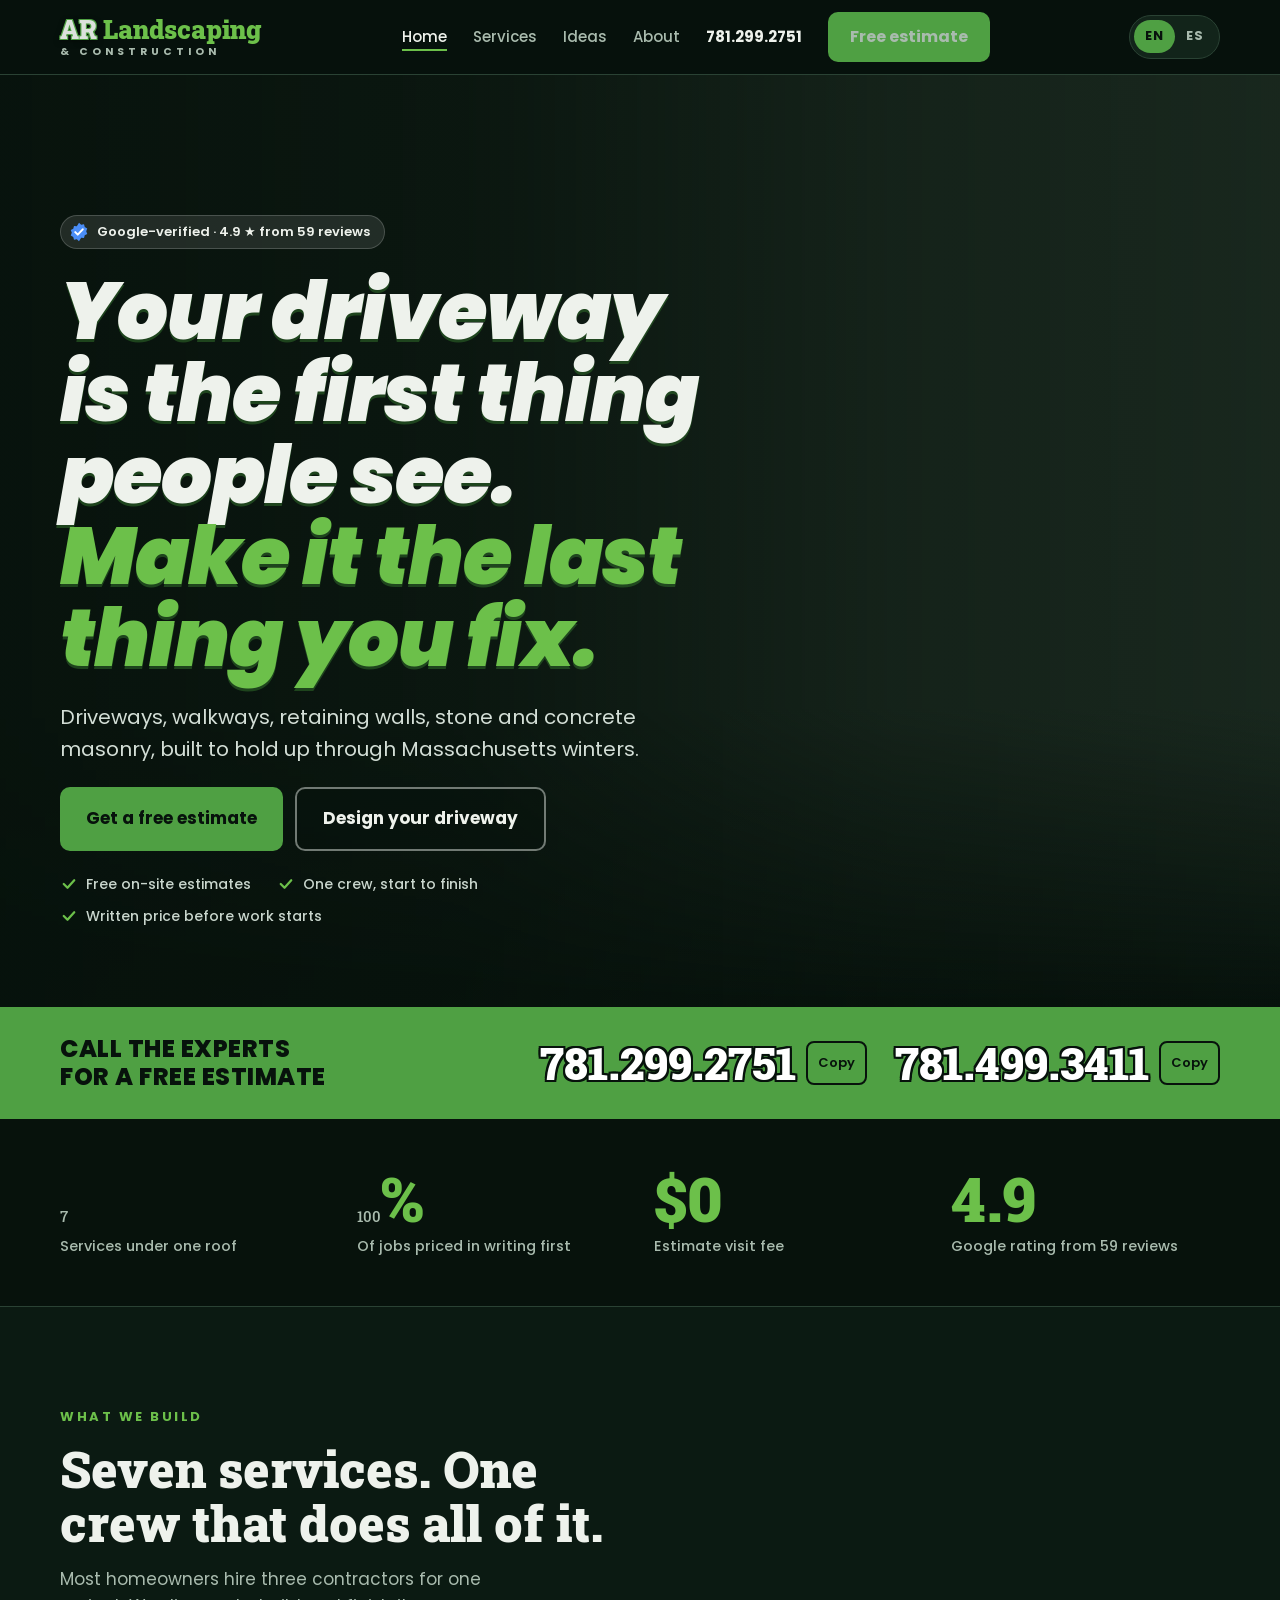
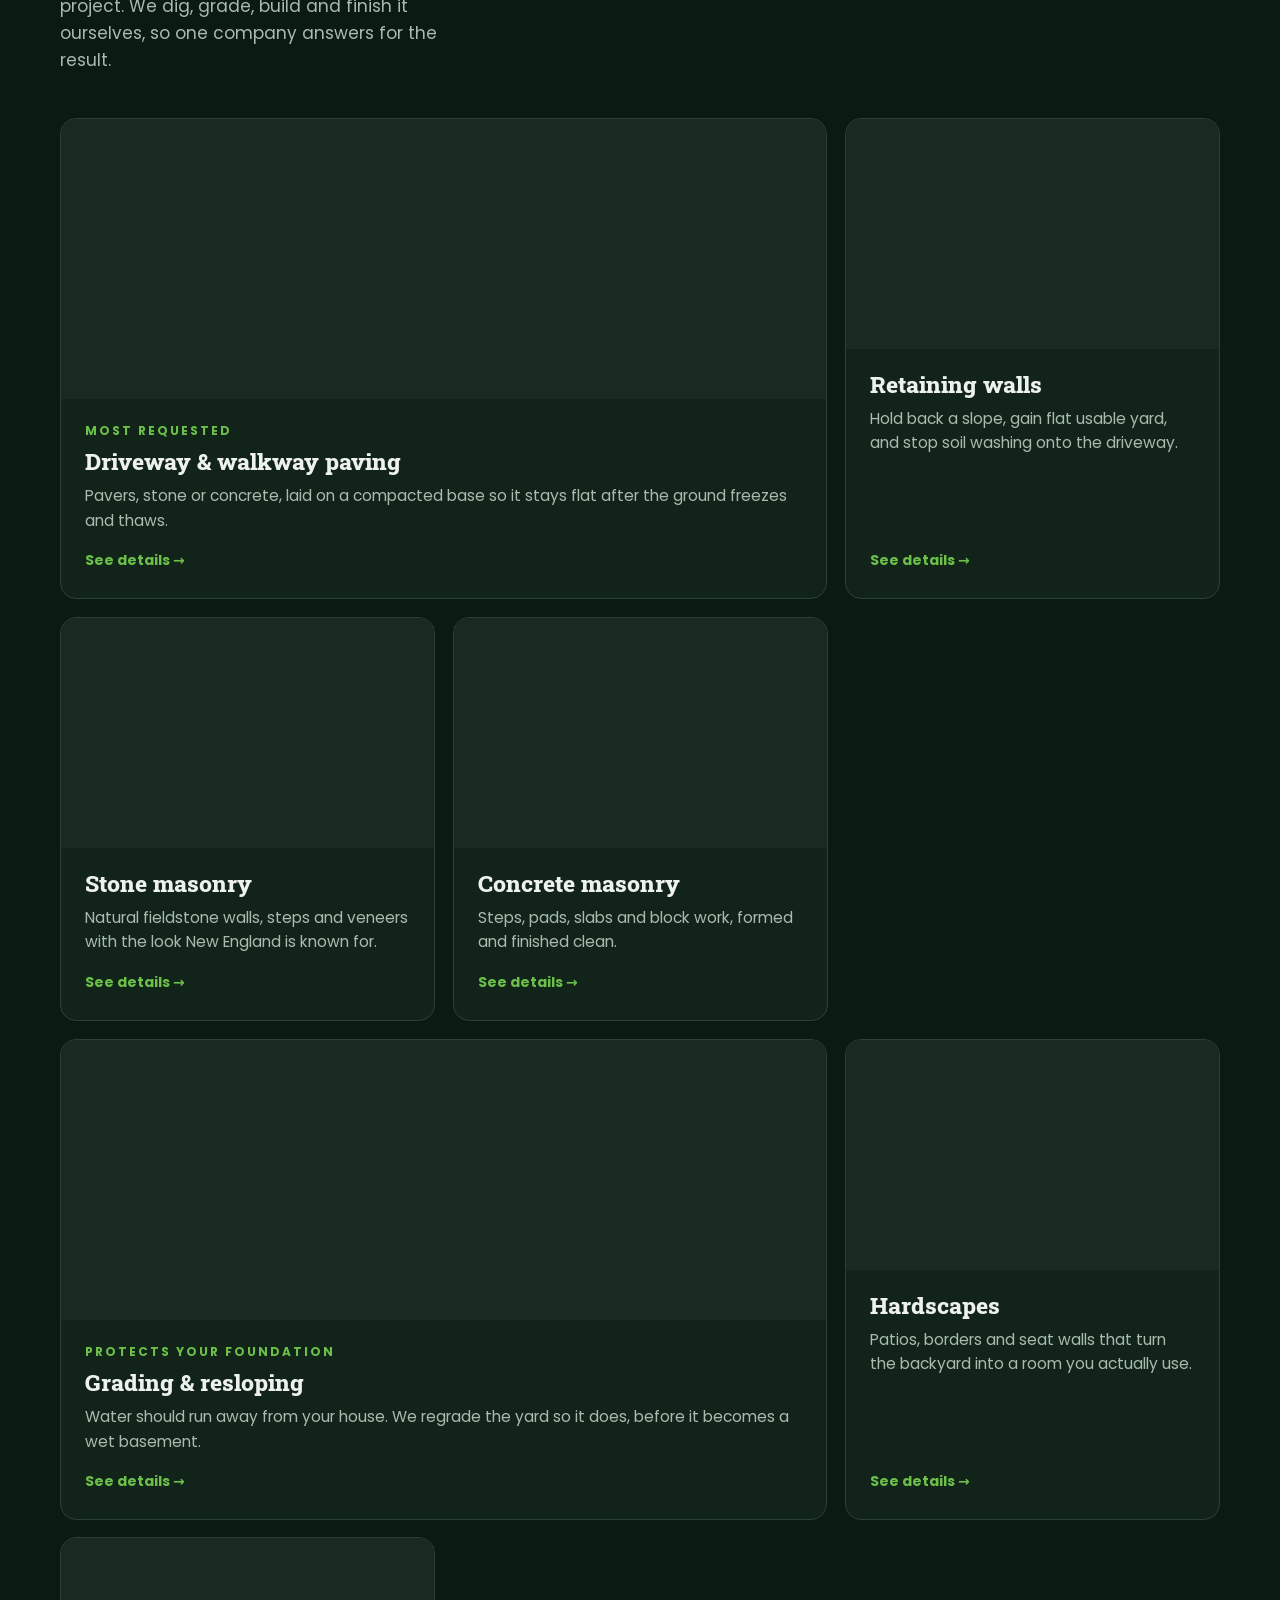
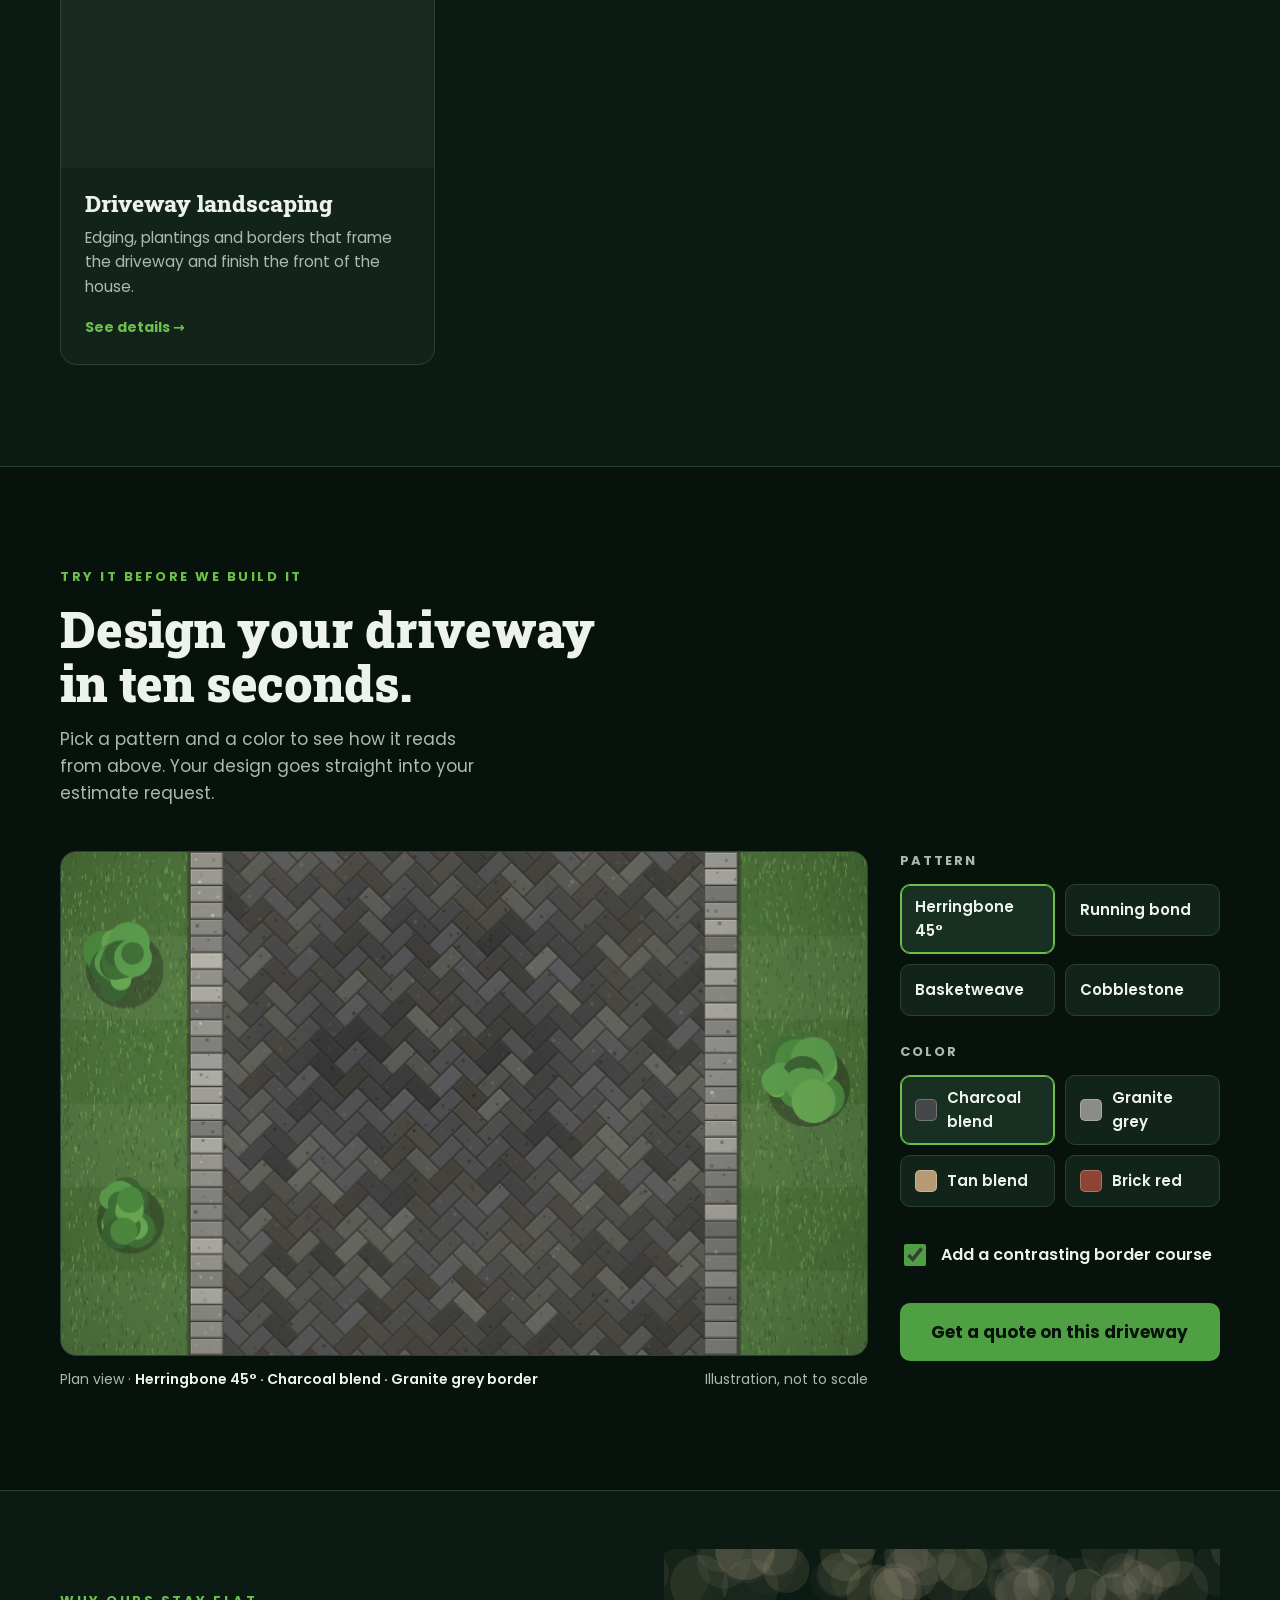
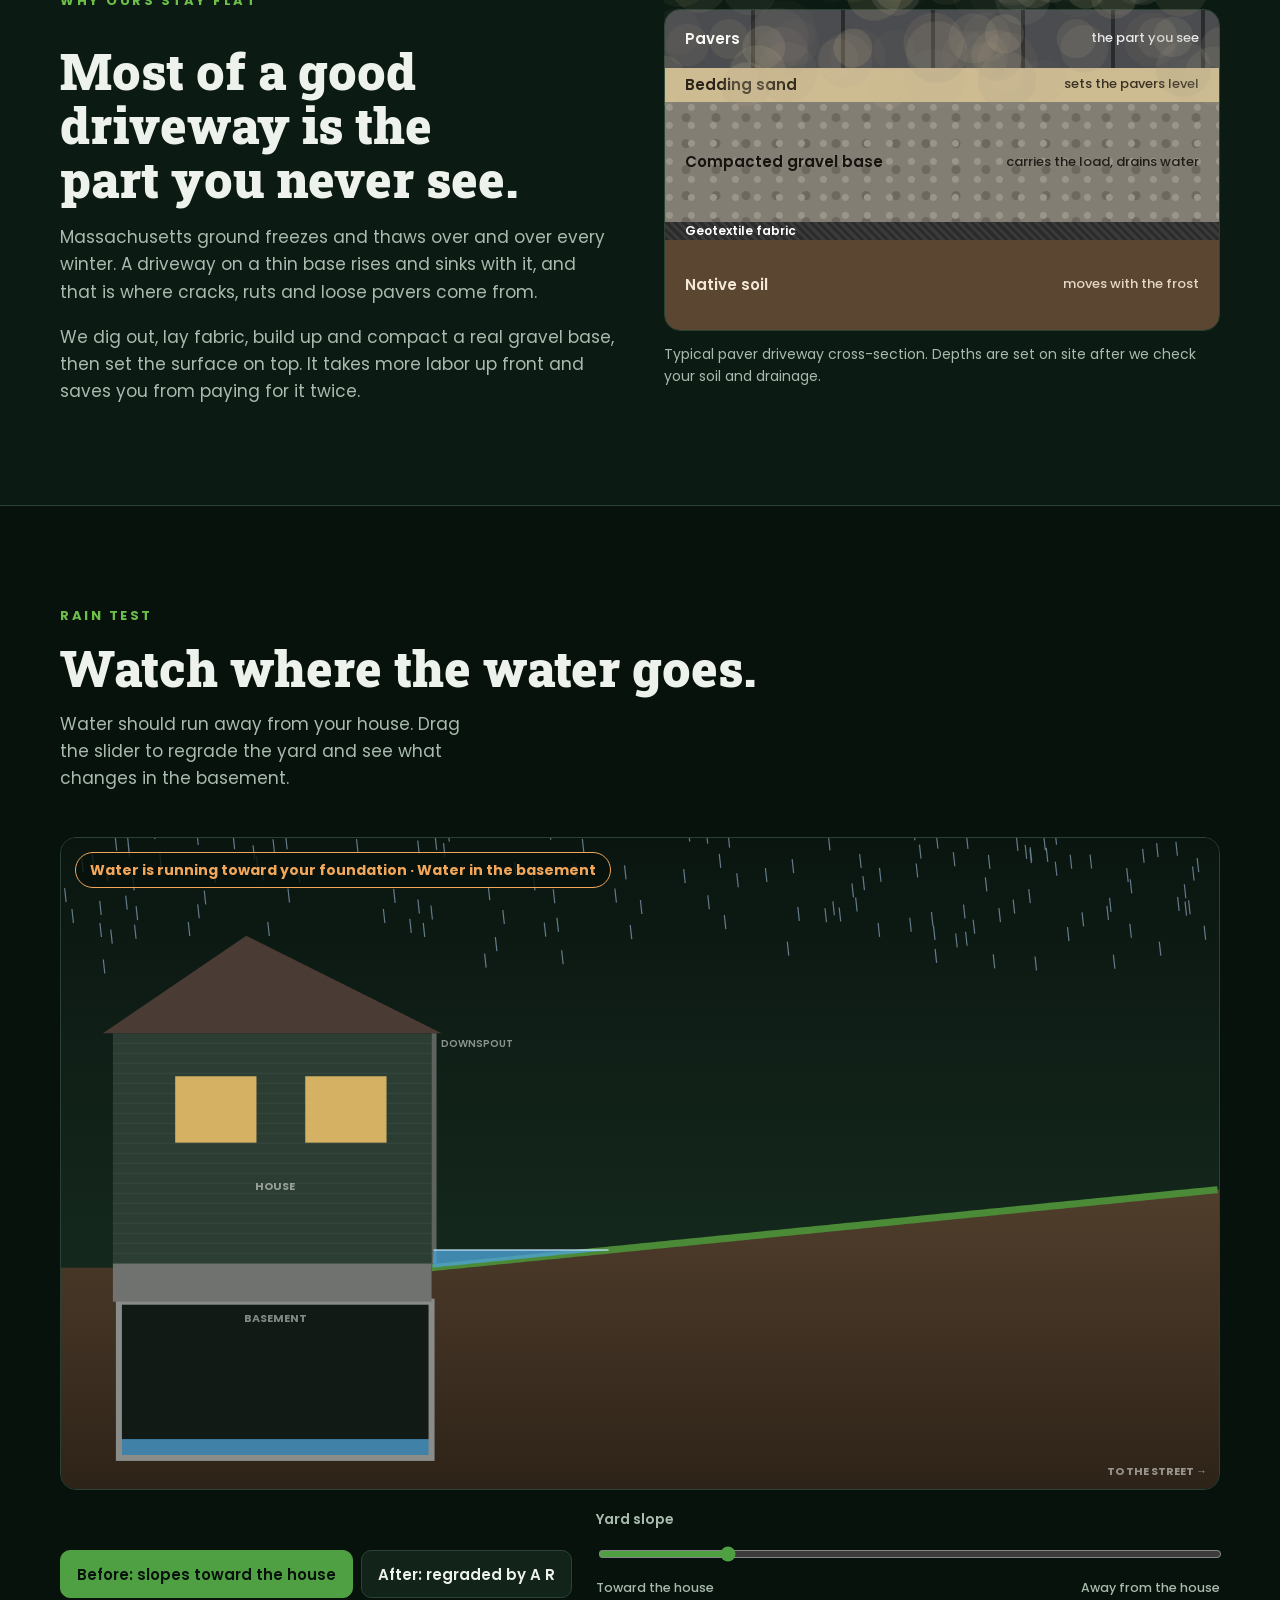
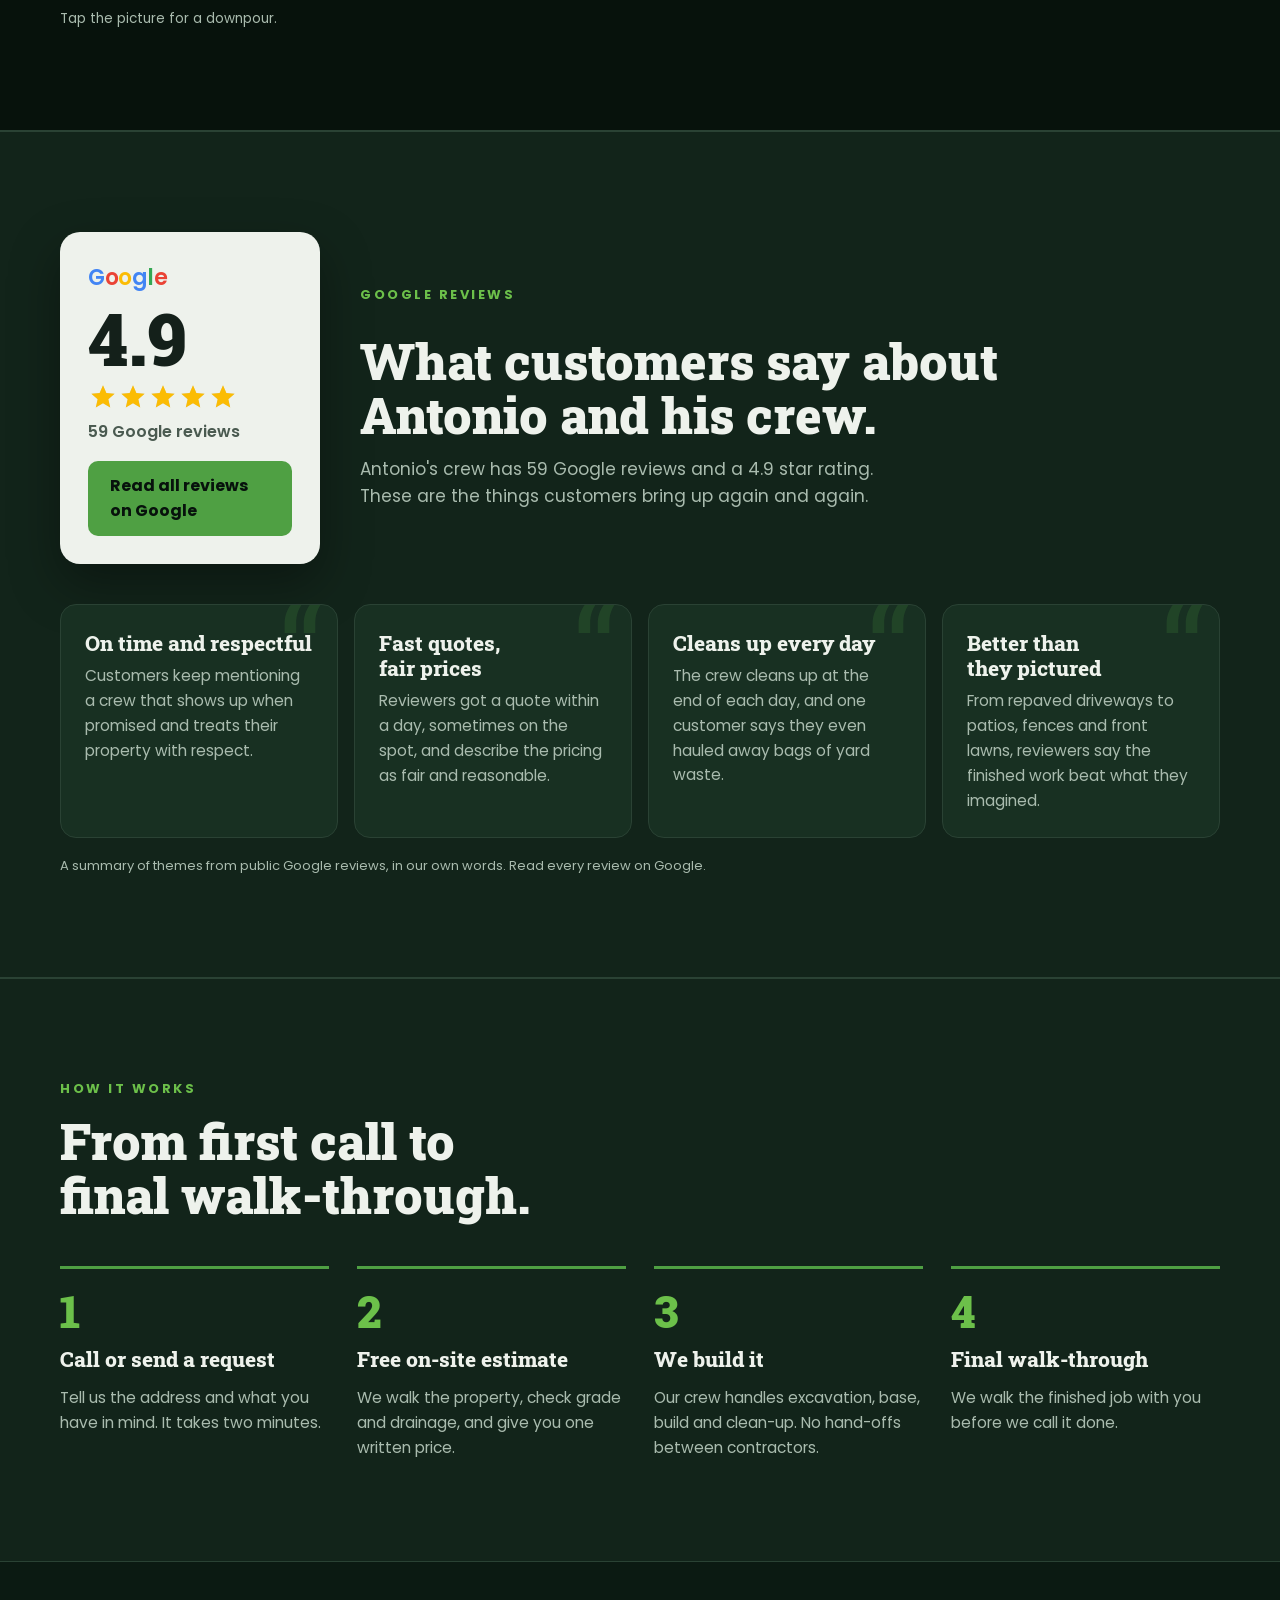
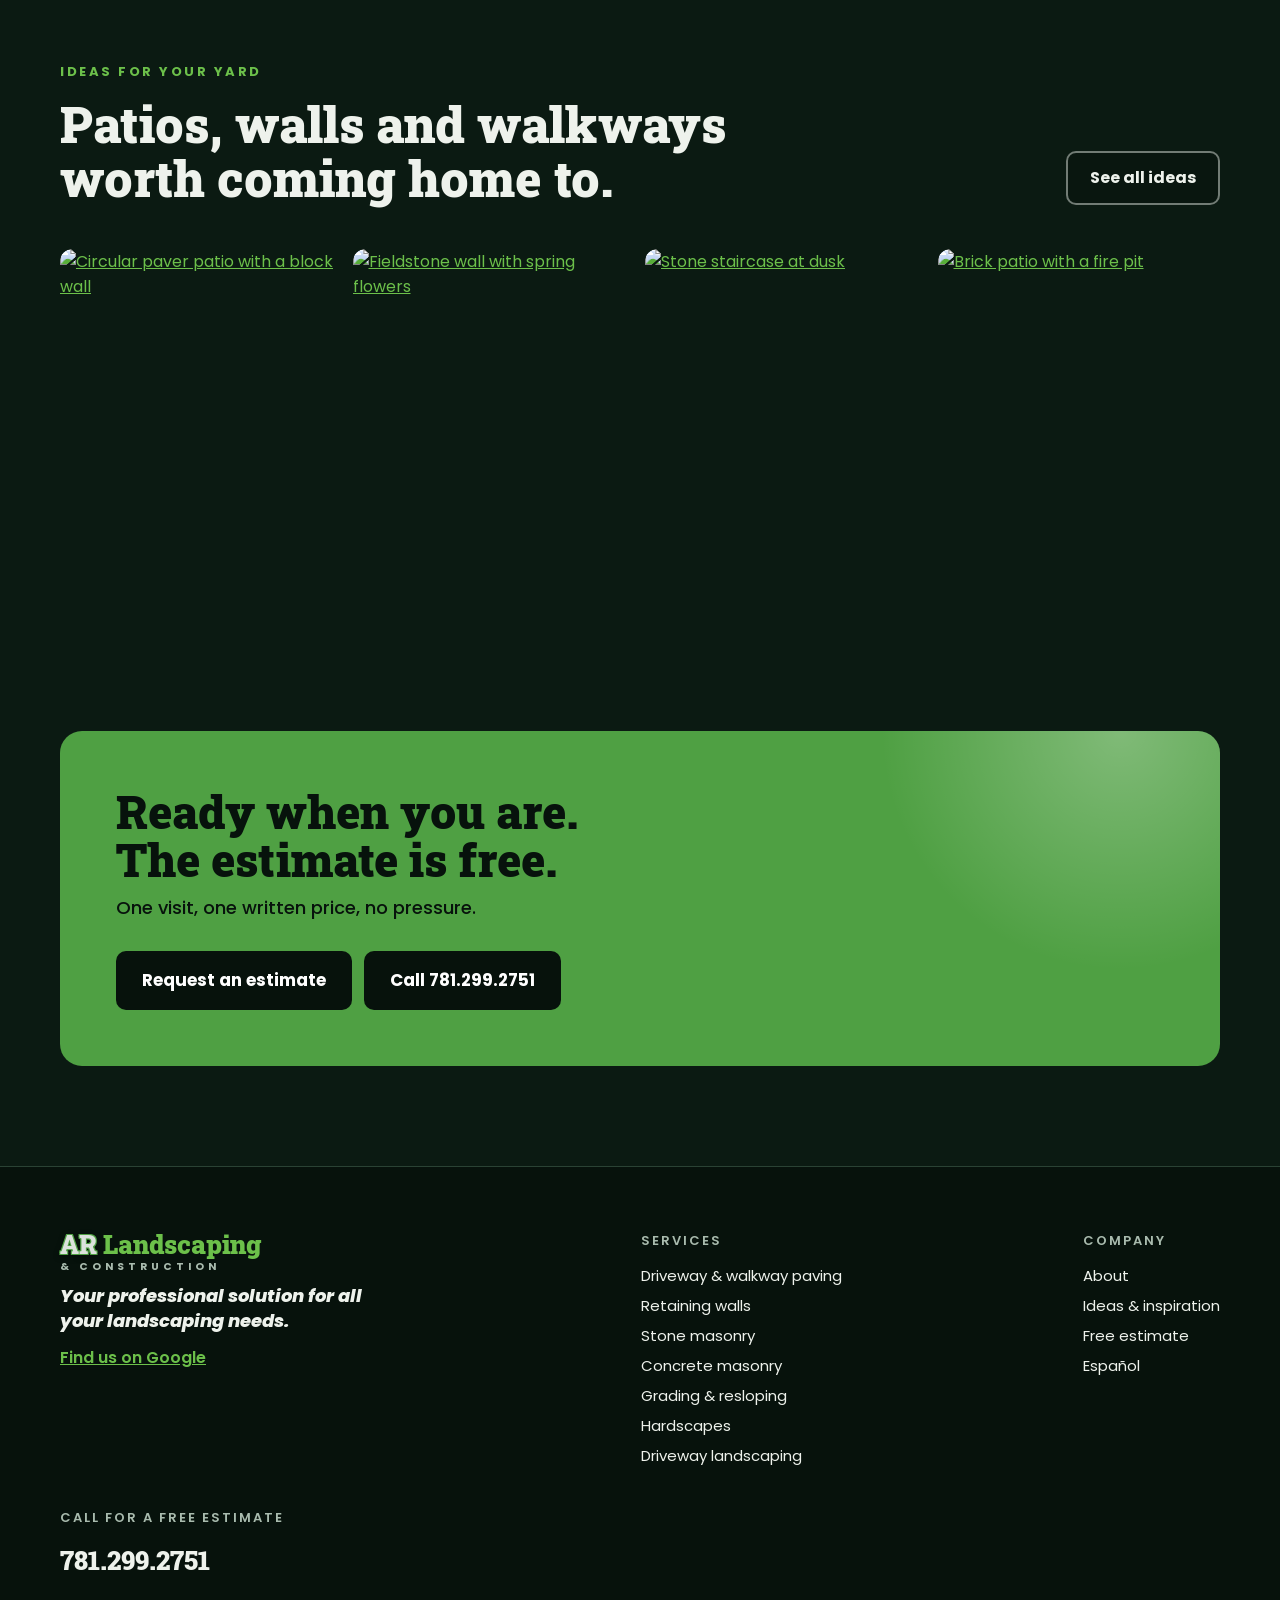
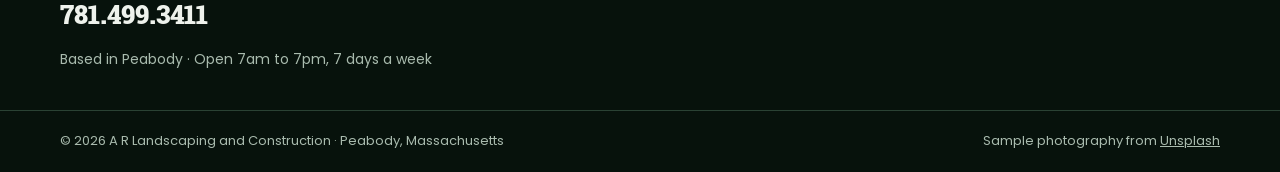
==== index.html @ 800fd844 "Speed: inline styles, stronger image compression, more responsive sizes Co-Authored-By: Claude Opus " ====
<!doctype html>
<html lang="en">
<head>
<meta charset="utf-8">
<meta name="viewport" content="width=device-width, initial-scale=1, viewport-fit=cover">
<title>A R Landscaping &amp; Construction | Driveways, Walls &amp; Stone Masonry in Massachusetts</title>
<meta name="description" content="Driveway paving, retaining walls, stone and concrete masonry, grading and hardscapes in Massachusetts. Call 781.299.2751 for a free estimate.">
<meta name="theme-color" content="#07120C">
<link rel="alternate" hreflang="en" href="https://lunadigital26.github.io/ar-landscaping/index.html">
<link rel="alternate" hreflang="es" href="https://lunadigital26.github.io/ar-landscaping/es/index.html">
<link rel="alternate" hreflang="x-default" href="https://lunadigital26.github.io/ar-landscaping/index.html">
<meta property="og:type" content="website">
<meta property="og:locale" content="en_US">
<meta property="og:title" content="A R Landscaping &amp; Construction | Driveways, Walls &amp; Stone Masonry in Massachusetts">
<meta property="og:description" content="Driveway paving, retaining walls, stone and concrete masonry, grading and hardscapes in Massachusetts. Call 781.299.2751 for a free estimate.">
<meta property="og:image" content="https://images.unsplash.com/photo-1777428762767-e3a797da389a?auto=format,compress&fit=crop&w=1200&q=50">
<link rel="icon" href="data:image/svg+xml,%3Csvg xmlns='http://www.w3.org/2000/svg' viewBox='0 0 64 64'%3E%3Crect width='64' height='64' rx='12' fill='%2307120C'/%3E%3Ctext x='32' y='43' font-family='Georgia,serif' font-weight='900' font-size='30' text-anchor='middle' fill='%23DCE1DC' stroke='%234FA043' stroke-width='1.5'%3EAR%3C/text%3E%3C/svg%3E">
<link rel="preconnect" href="https://fonts.googleapis.com">
<link rel="preconnect" href="https://fonts.gstatic.com" crossorigin>
<link rel="preconnect" href="https://images.unsplash.com">
<link rel="preload" as="style" href="https://fonts.googleapis.com/css2?family=Poppins:ital,wght@0,400;0,500;0,600;0,700;0,800;1,800;1,900&family=Roboto+Slab:wght@700;800;900&display=swap" onload="this.onload=null;this.rel='stylesheet'">
<noscript><link rel="stylesheet" href="https://fonts.googleapis.com/css2?family=Poppins:ital,wght@0,400;0,500;0,600;0,700;0,800;1,800;1,900&family=Roboto+Slab:wght@700;800;900&display=swap"></noscript>
<link rel="preload" as="image" imagesrcset="https://images.unsplash.com/photo-1777428762767-e3a797da389a?auto=format,compress&fit=crop&w=360&q=50 360w, https://images.unsplash.com/photo-1777428762767-e3a797da389a?auto=format,compress&fit=crop&w=480&q=50 480w, https://images.unsplash.com/photo-1777428762767-e3a797da389a?auto=format,compress&fit=crop&w=640&q=50 640w, https://images.unsplash.com/photo-1777428762767-e3a797da389a?auto=format,compress&fit=crop&w=800&q=50 800w, https://images.unsplash.com/photo-1777428762767-e3a797da389a?auto=format,compress&fit=crop&w=1080&q=50 1080w, https://images.unsplash.com/photo-1777428762767-e3a797da389a?auto=format,compress&fit=crop&w=1440&q=50 1440w, https://images.unsplash.com/photo-1777428762767-e3a797da389a?auto=format,compress&fit=crop&w=1800&q=50 1800w" imagesizes="100vw" fetchpriority="high">
<style>:root{--ink:#07120C; --ground:#0B1A12; --panel:#12241A; --panel-2:#183022; --line:#2A4234;--fg:#EEF2EC; --muted:#A9BBAE; --green:#4FA043; --green-hi:#6CC04A; --silver:#DCE1DC;--paper:#F3F5F0; --paper-ink:#14201A; --paper-muted:#4A5A50;--display:'Roboto Slab', Georgia, 'Times New Roman', serif;--body:'Poppins', 'Segoe UI', system-ui, -apple-system, sans-serif;--radius:16px; --max:1200px;color-scheme:dark;}*{box-sizing:border-box}html{scroll-behavior:smooth;-webkit-text-size-adjust:100%}@media (prefers-reduced-motion:reduce){html{scroll-behavior:auto}*,*::before,*::after{transition:none!important;animation:none!important}}body{margin:0;background:var(--ground);color:var(--fg);font-family:var(--body);font-size:16px;line-height:1.6;-webkit-font-smoothing:antialiased}img{max-width:100%;display:block}[hidden]{display:none!important}a{color:var(--green-hi)}h1,h2,h3{text-wrap:balance;margin:0}p{margin:0}.wrap{max-width:var(--max);margin:0 auto;padding-left:max(20px,env(safe-area-inset-left,0px));padding-right:max(20px,env(safe-area-inset-right,0px))}:focus-visible{outline:3px solid var(--green-hi);outline-offset:3px;border-radius:4px}.skip{position:absolute;left:-9999px;top:8px;z-index:100;background:var(--green);color:var(--ink);padding:10px 16px;border-radius:8px;font-weight:700}.skip:focus{left:16px}.wm{display:inline-flex;flex-direction:column;line-height:1;text-decoration:none;color:var(--fg)}.wm-top{font-family:var(--display);font-weight:900;font-size:26px;white-space:nowrap}.wm-ar{color:var(--silver);text-shadow:1px 1px 0 var(--green),-1px -1px 0 var(--green),1px -1px 0 var(--green),-1px 1px 0 var(--green),0 2px 6px rgba(0,0,0,.6)}.wm-l{color:var(--green-hi)}.wm-c{font-size:10.5px;font-weight:700;letter-spacing:4px;text-transform:uppercase;color:var(--muted);margin-top:5px}.hdr{position:sticky;top:0;z-index:50;background:rgba(7,18,12,.94);backdrop-filter:blur(10px);-webkit-backdrop-filter:blur(10px);border-bottom:1px solid var(--line)}.hdr .wrap{display:flex;align-items:center;justify-content:space-between;gap:16px;padding-block:12px}.nav{display:flex;align-items:center;gap:26px;font-size:15px;font-weight:500}.nav a{color:var(--muted);text-decoration:none}.nav a:hover,.nav a[aria-current="page"]{color:var(--fg)}.nav a[aria-current="page"]{box-shadow:0 2px 0 var(--green-hi)}.nav .num{color:var(--fg);font-weight:700;font-variant-numeric:tabular-nums}.hdr-tools{display:flex;align-items:center;gap:10px;order:3}.lang{display:inline-flex;align-items:center;min-height:44px;padding:4px;border-radius:999px;border:1.5px solid var(--line);background:var(--panel);text-decoration:none;font-weight:700;font-size:13px;letter-spacing:1px}.lang span{padding:6px 11px;border-radius:999px;color:var(--muted)}.lang span.on{background:var(--green);color:var(--ink)}.lang:hover{border-color:var(--green-hi)}@media (max-width:420px){.wm-top{font-size:21px}.wm-c{letter-spacing:3px}.lang span{padding:6px 9px}}.menu-btn{display:none;min-width:48px;min-height:48px;border-radius:10px;border:1.5px solid var(--line);background:var(--panel);color:var(--fg);cursor:pointer;align-items:center;justify-content:center}@media (max-width:960px){.menu-btn{display:inline-flex}.nav{position:absolute;left:0;right:0;top:100%;flex-direction:column;align-items:stretch;gap:0;background:var(--ink);border-bottom:1px solid var(--line);padding:8px max(20px,env(safe-area-inset-left,0px)) 20px;display:none}.nav.open{display:flex}.nav a{padding:14px 0;border-bottom:1px solid var(--line);font-size:17px}.nav a[aria-current="page"]{box-shadow:none;color:var(--green-hi)}.nav .btn{margin-top:14px;border-bottom:0}}.btn{display:inline-flex;align-items:center;justify-content:center;gap:10px;min-height:48px;padding:12px 22px;border-radius:10px;font-family:var(--body);font-weight:700;font-size:16px;text-decoration:none;border:0;cursor:pointer;transition:transform .15s ease,background .15s ease,border-color .15s ease}.btn:hover{transform:translateY(-1px)}.btn-green{background:var(--green);color:var(--ink)}.btn-green:hover{background:var(--green-hi)}.btn-ghost{background:rgba(7,18,12,.35);color:var(--fg);border:2px solid rgba(220,225,220,.5)}.btn-ghost:hover{border-color:var(--green-hi)}.btn-lg{font-size:17px;padding:16px 26px;min-height:56px}.hero{position:relative;overflow:hidden;background:#1b2a20;display:flex;align-items:flex-end;min-height:min(760px,92vh)}.hero>img{position:absolute;inset:0;width:100%;height:100%;object-fit:cover;animation:slowzoom 18s ease-out both}@keyframes slowzoom{from{scale:1.1}to{scale:1}}.hero::after{content:"";position:absolute;inset:0;background:linear-gradient(90deg,rgba(7,18,12,.94) 0%,rgba(7,18,12,.8) 36%,rgba(7,18,12,.3) 70%,rgba(7,18,12,.1) 100%),linear-gradient(0deg,rgba(7,18,12,1) 0%,rgba(7,18,12,0) 32%)}.hero .wrap{position:relative;z-index:2;width:100%;padding-block:140px 80px}.hero-copy{max-width:700px;display:flex;flex-direction:column;gap:22px}.verified{display:inline-flex;align-items:center;gap:8px;background:rgba(255,255,255,.1);border:1px solid rgba(255,255,255,.18);border-radius:999px;padding:6px 14px 6px 8px;font-size:13px;font-weight:600;width:max-content;max-width:100%}.hero h1{font-style:italic;font-weight:900;font-size:clamp(40px,6.4vw,80px);line-height:1.02;letter-spacing:-1px;text-shadow:0 3px 0 rgba(47,107,42,.55)}.hero h1 em{display:block;color:var(--green-hi)}.lede{font-size:clamp(17px,1.6vw,20px);color:#D3DED6;max-width:580px}.ctas{display:flex;flex-wrap:wrap;gap:12px}.trust{display:flex;flex-wrap:wrap;gap:10px 26px;font-size:14px;color:#C9D6CD;font-weight:500}.trust span{display:inline-flex;align-items:center;gap:8px}.banner{position:relative;overflow:hidden;min-height:380px;display:flex;align-items:flex-end;background:#1b2a20}.banner>img{position:absolute;inset:0;width:100%;height:100%;object-fit:cover}.banner::after{content:"";position:absolute;inset:0;background:linear-gradient(0deg,rgba(7,18,12,.98) 0%,rgba(7,18,12,.55) 55%,rgba(7,18,12,.35) 100%)}.banner .wrap{position:relative;z-index:2;width:100%;padding-block:120px 48px;display:flex;flex-direction:column;gap:14px}.banner h1{font-family:var(--display);font-weight:900;font-size:clamp(36px,5vw,62px);line-height:1.05;max-width:820px}.banner p{color:#D3DED6;font-size:18px;max-width:640px}.band{background:var(--green);color:var(--ink)}.band .wrap{display:flex;flex-wrap:wrap;align-items:center;justify-content:space-between;gap:20px 40px;padding-block:28px}.band-label{font-weight:800;font-size:clamp(18px,2vw,24px);line-height:1.15;text-transform:uppercase;letter-spacing:.5px}.phones{display:flex;flex-wrap:wrap;gap:12px 28px}.phone{display:flex;align-items:center;gap:10px}.phone a{font-family:var(--display);font-weight:900;font-size:clamp(30px,3.6vw,44px);line-height:1;color:#fff;text-decoration:none;font-variant-numeric:tabular-nums;text-shadow:2px 2px 0 var(--ink),-2px -2px 0 var(--ink),2px -2px 0 var(--ink),-2px 2px 0 var(--ink),0 2px 0 var(--ink),2px 0 0 var(--ink),-2px 0 0 var(--ink),0 -2px 0 var(--ink)}.copy{min-width:44px;min-height:44px;border-radius:8px;border:2px solid var(--ink);background:transparent;color:var(--ink);font:600 13px var(--body);cursor:pointer;padding:0 10px}.copy:hover{background:rgba(7,18,12,.12)}.sec{padding-block:100px}.sec.alt{background:var(--panel);border-block:1px solid var(--line)}.sec.deep{background:var(--ink);border-block:1px solid var(--line)}.sec-head{display:flex;flex-wrap:wrap;justify-content:space-between;align-items:flex-end;gap:16px 40px;margin-bottom:44px}.sec-head h2,.h2{font-family:var(--display);font-weight:900;font-size:clamp(32px,4vw,50px);line-height:1.08;max-width:720px}.sec-head p{color:var(--muted);max-width:430px;font-size:17px}.kicker{display:block;font-size:13px;font-weight:700;letter-spacing:2.5px;text-transform:uppercase;color:var(--green-hi);margin-bottom:14px}.muted{color:var(--muted)}.svc-grid{display:grid;grid-template-columns:1fr;gap:18px}@media (min-width:680px){.svc-grid{grid-template-columns:repeat(2,minmax(0,1fr))}.svc-grid .svc:last-child{grid-column:span 2}}@media (min-width:1020px){.svc-grid{grid-template-columns:repeat(3,minmax(0,1fr))}.svc-grid .svc:last-child{grid-column:auto}.svc.wide{grid-column:span 2}}.svc{position:relative;background:var(--panel);border:1px solid var(--line);border-radius:var(--radius);overflow:hidden;display:flex;flex-direction:column;text-decoration:none;color:var(--fg);transition:border-color .2s ease,transform .2s ease}.svc:hover{border-color:var(--green);transform:translateY(-2px)}.svc .ph{height:230px;overflow:hidden;background:#1b2a20}.svc.wide .ph{height:280px}.svc .ph img{width:100%;height:100%;object-fit:cover;transition:transform .5s ease}.svc:hover .ph img{transform:scale(1.05)}.svc-body{padding:22px 24px 26px;display:flex;flex-direction:column;gap:8px;flex:1}.svc h3{font-family:var(--display);font-weight:800;font-size:23px;line-height:1.2}.svc p{color:var(--muted);font-size:15.5px}.svc .more{margin-top:auto;padding-top:8px;font-weight:700;font-size:14px;color:var(--green-hi)}.tag{font-size:12px;font-weight:700;letter-spacing:2px;text-transform:uppercase;color:var(--green-hi)}.dz{display:flex;flex-wrap:wrap;gap:32px;align-items:flex-start}.dz-preview{flex:999 1 560px;min-width:0;display:flex;flex-direction:column;gap:12px}.dz-preview canvas{width:100%;aspect-ratio:16/10;border-radius:var(--radius);display:block;background:#2f4a2a;border:1px solid var(--line)}.dz-cap{display:flex;flex-wrap:wrap;justify-content:space-between;gap:8px;font-size:14px;color:var(--muted)}.dz-cap strong{color:var(--fg);font-weight:600}.dz-controls{flex:1 1 320px;min-width:0;display:flex;flex-direction:column;gap:26px}fieldset{border:0;margin:0;padding:0}legend{font-size:13px;font-weight:700;letter-spacing:2px;text-transform:uppercase;color:var(--muted);padding:0;margin-bottom:12px}.opts{display:grid;grid-template-columns:repeat(2,minmax(0,1fr));gap:10px}.opt{position:relative}.opt input{position:absolute;opacity:0;inset:0;width:100%;height:100%;margin:0;cursor:pointer}.opt label{display:flex;align-items:center;gap:10px;min-height:52px;padding:10px 14px;border-radius:10px;border:1.5px solid var(--line);background:var(--panel);font-weight:600;font-size:15px;cursor:pointer}.opt input:checked+label{border-color:var(--green-hi);background:var(--panel-2);box-shadow:inset 0 0 0 1px var(--green-hi)}.opt input:focus-visible+label{outline:3px solid var(--green-hi);outline-offset:2px}.sw{width:22px;height:22px;border-radius:5px;flex:none;border:1px solid rgba(255,255,255,.25)}.toggle{display:flex;align-items:center;gap:12px;font-weight:600;min-height:44px;cursor:pointer}.toggle input{width:22px;height:22px;accent-color:var(--green)}.split{display:flex;flex-wrap:wrap;gap:48px;align-items:center}.split>*{flex:1 1 440px;min-width:0}.prose{display:flex;flex-direction:column;gap:18px}.prose p{color:var(--muted);font-size:17px;max-width:560px}.layers{display:flex;flex-direction:column;border-radius:var(--radius);overflow:hidden;border:1px solid var(--line)}.layer{display:flex;align-items:center;justify-content:space-between;gap:16px;padding:0 20px;font-weight:600;font-size:15px}.layer small{font-weight:500;opacity:.9;font-size:13px;text-align:right}.l1{height:58px;background:repeating-linear-gradient(90deg,#4a4c4f 0 86px,#2a2b2c 86px 90px);color:#fff}.l2{height:34px;background:#cdbb92;color:#2a2418}.l3{height:120px;background:radial-gradient(circle at 20% 30%,#9a958b 0 3px,transparent 4px) 0 0/22px 18px,radial-gradient(circle at 70% 60%,#6d6960 0 4px,transparent 5px) 0 0/30px 26px,#837e74;color:#16130f}.l4{height:18px;background:repeating-linear-gradient(45deg,#2b2b2b 0 3px,#3a3a3a 3px 6px);color:#fff;font-size:12px}.l5{height:90px;background:#5b4632;color:#f3e7d6}.fig-cap{margin-top:12px;font-size:14px;color:var(--muted)}.steps{display:grid;grid-template-columns:repeat(auto-fit,minmax(230px,1fr));gap:28px}.step{border-top:3px solid var(--green);padding-top:20px;display:flex;flex-direction:column;gap:10px}.step b{font-family:var(--display);font-weight:900;font-size:44px;line-height:1;color:var(--green-hi)}.step h3{font-family:var(--display);font-weight:800;font-size:21px}.step p{color:var(--muted);font-size:15.5px}.strip{display:grid;grid-template-columns:repeat(4,minmax(0,1fr));gap:10px}@media (max-width:820px){.strip{grid-template-columns:repeat(2,minmax(0,1fr))}}.strip img{width:100%;aspect-ratio:1/1;object-fit:cover;border-radius:12px}.filters{display:flex;flex-wrap:wrap;gap:8px;margin-bottom:28px}.filters button{min-height:44px;padding:8px 18px;border-radius:999px;border:1.5px solid var(--line);background:var(--panel);color:var(--fg);font:600 15px var(--body);cursor:pointer}.filters button[aria-pressed="true"]{background:var(--green);border-color:var(--green);color:var(--ink)}.gal{columns:3 300px;column-gap:14px}.gal figure{break-inside:avoid;margin:0 0 14px;border-radius:14px;overflow:hidden;background:var(--panel);border:1px solid var(--line)}.gal img{width:100%;height:auto}.gal figcaption{padding:12px 16px;font-size:14px;color:var(--muted);display:flex;justify-content:space-between;gap:12px}.gal figcaption b{color:var(--fg);font-weight:600}.row{display:flex;flex-wrap:wrap;gap:48px;align-items:center;padding-block:72px;border-bottom:1px solid var(--line);scroll-margin-top:90px}.row:nth-child(even){flex-direction:row-reverse}.row>*{flex:1 1 440px;min-width:0}.row .ph{border-radius:var(--radius);overflow:hidden;aspect-ratio:4/3;max-width:100%;background:#1b2a20}.row .ph img{width:100%;height:100%;object-fit:cover}.row h2{font-family:var(--display);font-weight:900;font-size:clamp(28px,3.2vw,40px);line-height:1.1}.row .prose ul{margin:0;padding:0;list-style:none;display:flex;flex-direction:column;gap:10px}.checks li{display:flex;gap:12px;align-items:flex-start}.checks li::before{content:"";flex:none;width:20px;height:20px;margin-top:4px;background:no-repeat center/contain url("data:image/svg+xml,%3Csvg xmlns='http://www.w3.org/2000/svg' viewBox='0 0 24 24' fill='none' stroke='%236CC04A' stroke-width='3' stroke-linecap='round' stroke-linejoin='round'%3E%3Cpath d='M5 12l5 5 9-10'/%3E%3C/svg%3E")}.values{display:grid;grid-template-columns:repeat(auto-fit,minmax(260px,1fr));gap:18px}.value{background:var(--panel);border:1px solid var(--line);border-radius:var(--radius);padding:28px;display:flex;flex-direction:column;gap:10px}.value h3{font-family:var(--display);font-weight:800;font-size:22px}.value p{color:var(--muted)}.proof{background:var(--panel);border:1px solid var(--line);border-radius:18px;padding:36px;display:flex;flex-wrap:wrap;align-items:center;justify-content:space-between;gap:24px}.proof h3{font-family:var(--display);font-weight:900;font-size:clamp(24px,3vw,34px);line-height:1.15;max-width:640px}.proof p{color:var(--muted);margin-top:8px}.cta{position:relative;overflow:hidden;border-radius:22px;background:var(--green);color:var(--ink);padding:56px;display:flex;flex-wrap:wrap;gap:28px;align-items:center;justify-content:space-between}.cta h2{font-family:var(--display);font-weight:900;font-size:clamp(30px,3.6vw,46px);line-height:1.05;max-width:620px}.cta p{font-weight:500;font-size:18px;margin-top:10px}.cta .btn-dark{background:var(--ink);color:#fff}.cta .btn-dark:hover{background:#000}.est{display:flex;flex-wrap:wrap;gap:48px;align-items:flex-start}.est-copy{flex:1 1 360px;min-width:0;display:flex;flex-direction:column;gap:18px}.est-copy p{color:var(--muted);font-size:17px}form.card{flex:1 1 440px;min-width:0;background:var(--paper);color:var(--paper-ink);border-radius:18px;padding:32px;display:flex;flex-direction:column;gap:16px;color-scheme:light}form.card h2{font-family:var(--display);font-weight:900;font-size:28px}.row2{display:grid;grid-template-columns:repeat(auto-fit,minmax(180px,1fr));gap:14px}.fld{display:flex;flex-direction:column;gap:6px;font-size:14px;font-weight:600}.fld input,.fld select,.fld textarea{font:inherit;font-weight:400;font-size:16px;padding:12px 14px;border:1.5px solid #B4C0B7;border-radius:10px;background:#fff;color:var(--paper-ink);min-height:48px}.fld textarea{min-height:110px;resize:vertical}.fld input:focus,.fld select:focus,.fld textarea:focus{outline:3px solid var(--green);outline-offset:1px;border-color:var(--green)}.hp{position:absolute;left:-9999px}.err{color:#9B1C1C;font-size:14px;font-weight:600}.done{background:#E3F1DD;border:1.5px solid var(--green);border-radius:12px;padding:18px;display:flex;flex-direction:column;gap:6px;font-size:15px}.done strong{font-size:18px}.fine{font-size:13px;color:var(--paper-muted);text-align:center}.contact-cards{display:flex;flex-direction:column;gap:12px}.ccard{background:var(--panel);border:1px solid var(--line);border-radius:14px;padding:18px 20px;display:flex;justify-content:space-between;align-items:center;gap:12px;flex-wrap:wrap}.ccard a{font-family:var(--display);font-weight:900;font-size:28px;color:var(--fg);text-decoration:none;font-variant-numeric:tabular-nums}.ccard span{color:var(--muted);font-size:14px}footer{background:var(--ink);border-top:1px solid var(--line)}.ft{padding-block:64px 40px;display:flex;flex-wrap:wrap;gap:40px;justify-content:space-between}.ft-col{display:flex;flex-direction:column;gap:12px;min-width:0}.ft-col h4,.ft-col .ft-h{font-family:var(--body);font-weight:600;margin:0;font-size:13px;letter-spacing:2px;text-transform:uppercase;color:var(--muted)}.ft-col ul{list-style:none;margin:0;padding:0;display:flex;flex-direction:column;gap:6px;font-size:15px}.ft-col ul a{color:var(--fg);text-decoration:none}.ft-col ul a:hover{color:var(--green-hi)}.ft-tag{font-style:italic;font-weight:800;font-size:18px;max-width:340px;line-height:1.35}.ft-nums a{font-family:var(--display);font-weight:900;font-size:26px;color:var(--fg);text-decoration:none;font-variant-numeric:tabular-nums}.ft-base{border-top:1px solid var(--line);font-size:13px;color:var(--muted)}.ft-base .wrap{padding-block:20px;display:flex;flex-wrap:wrap;gap:12px;justify-content:space-between}.ft-base a{color:var(--muted)}.callbar{display:none}@media (max-width:700px){.callbar{display:flex;position:fixed;left:0;right:0;bottom:0;z-index:55;gap:10px;background:var(--ink);border-top:1px solid var(--line);padding:10px max(16px,env(safe-area-inset-right,0px)) calc(10px + env(safe-area-inset-bottom,0px)) max(16px,env(safe-area-inset-left,0px))}.callbar .btn{flex:1 1 0;min-height:50px;padding:10px;font-size:15px}body{padding-bottom:76px}.sec{padding-block:72px}.hero .wrap{padding-block:110px 56px}.proof,form.card,.cta{padding:26px}.row{padding-block:48px;gap:28px}}.toast{position:fixed;left:50%;bottom:calc(96px + env(safe-area-inset-bottom,0px));transform:translateX(-50%);background:var(--fg);color:var(--ink);font-weight:700;padding:10px 18px;border-radius:999px;z-index:70;font-size:14px}.js .reveal{opacity:0;transform:translateY(18px);transition:opacity .6s ease,transform .6s ease}.js .reveal.in{opacity:1;transform:none}@media (prefers-reduced-motion:reduce){.js .reveal{opacity:1;transform:none}}.progress-bar{position:fixed;left:0;right:0;top:0;height:3px;z-index:80;background:var(--green-hi);transform-origin:0 50%;transform:scaleX(0);pointer-events:none}.hdr .wrap{transition:padding .3s ease}.hdr.scrolled{box-shadow:0 8px 24px rgba(0,0,0,.35)}.hdr.scrolled .wrap{padding-block:7px}.hero>img,.banner>img{will-change:translate}@keyframes rise{from{opacity:0;transform:translateY(.55em) rotate(2deg)}to{opacity:1;transform:none}}@keyframes fadeUp{from{opacity:0;transform:translateY(16px)}to{opacity:1;transform:none}}.js .hero h1.wsplit .w{display:inline-block;opacity:0;animation:rise .75s cubic-bezier(.2,.75,.25,1) forwards;animation-delay:calc(var(--d) + 250ms)}.js .hero .verified{animation:fadeUp .6s ease both .1s}.js .hero .lede{animation:fadeUp .7s ease both 1.1s}.js .hero .ctas{animation:fadeUp .7s ease both 1.3s}.js .hero .trust{animation:fadeUp .7s ease both 1.5s}.js .banner .wrap>*{animation:fadeUp .7s ease both}.js .banner .wrap>*:nth-child(2){animation-delay:.12s}.js .banner .wrap>*:nth-child(3){animation-delay:.24s}.btn-green{position:relative;overflow:hidden}.btn-green::after{content:"";position:absolute;inset:0;background:linear-gradient(110deg,transparent 30%,rgba(255,255,255,.45) 50%,transparent 70%);transform:translateX(-120%);transition:transform .7s ease}.btn-green:hover::after{transform:translateX(120%)}.band .phone{transition:transform .2s ease}.band .phone:hover{transform:translateY(-2px)}.js .svc.reveal .ph img{transform:scale(1.18);transition:transform 1.4s cubic-bezier(.2,.7,.2,1)}.js .svc.reveal.in .ph img{transform:scale(1)}.js .svc.reveal.in:hover .ph img{transform:scale(1.06);transition-duration:.5s}.stats{background:var(--ink);border-bottom:1px solid var(--line)}.stats-grid{display:grid;grid-template-columns:repeat(4,minmax(0,1fr));gap:28px;padding-block:48px}@media (max-width:760px){.stats-grid{grid-template-columns:repeat(2,minmax(0,1fr));gap:28px 18px}}.stat{display:flex;flex-direction:column;gap:6px;min-width:0}.stat b{font-family:var(--display);font-weight:900;font-size:clamp(40px,5vw,62px);line-height:1;color:var(--green-hi);font-variant-numeric:tabular-nums}.stat span{color:var(--muted);font-size:14.5px;font-weight:500}@keyframes layIn{from{opacity:0;transform:translateX(-36px)}to{opacity:1;transform:none}}@keyframes compact{0%{opacity:0;transform:translateY(-26px) scaleY(1.25)}60%{opacity:1;transform:translateY(0) scaleY(.94)}80%{opacity:1;transform:scaleY(1.02)}100%{opacity:1;transform:none}}@keyframes dropIn{0%{opacity:0;transform:translateY(-40px)}70%{opacity:1;transform:translateY(3px)}100%{opacity:1;transform:none}}.js figure.reveal .layer{opacity:0}.js figure.reveal.in .l5{animation:layIn .55s ease forwards 0s}.js figure.reveal.in .l4{animation:layIn .5s ease forwards .35s}.js figure.reveal.in .l3{transform-origin:50% 100%;animation:compact .8s cubic-bezier(.3,.7,.3,1) forwards .7s}.js figure.reveal.in .l2{animation:layIn .5s ease forwards 1.35s}.js figure.reveal.in .l1{animation:dropIn .7s cubic-bezier(.3,.7,.3,1) forwards 1.7s}.step{position:relative}.js .step.reveal{border-top-color:transparent}.js .step.reveal::before{content:"";position:absolute;left:0;right:0;top:-3px;height:3px;background:var(--green);transform:scaleX(0);transform-origin:0 50%;transition:transform .8s cubic-bezier(.2,.7,.2,1) .15s}.js .step.reveal.in::before{transform:scaleX(1)}.js .step.reveal b{display:inline-block;transform:scale(.4);opacity:0;transition:transform .5s cubic-bezier(.3,1.6,.5,1) .35s,opacity .3s ease .35s}.js .step.reveal.in b{transform:none;opacity:1}.strip img{transition:transform .5s ease}.strip a{overflow:hidden;border-radius:12px;display:block}.strip a:hover img{transform:scale(1.06)}@keyframes pop{from{opacity:0;transform:scale(.94)}to{opacity:1;transform:none}}.gal figure.pop{animation:pop .45s ease both}.cta::before{content:"";position:absolute;width:520px;height:520px;right:-160px;top:-260px;border-radius:50%;background:radial-gradient(circle,rgba(255,255,255,.28),transparent 65%);animation:drift 9s ease-in-out infinite alternate;pointer-events:none}.cta>*{position:relative}@keyframes drift{from{transform:translate(0,0)}to{transform:translate(-140px,120px)}}@media (max-width:700px){.js .callbar{transform:translateY(110%);transition:transform .35s ease}.js .callbar.show{transform:none}}@media (prefers-reduced-motion:reduce){.js .hero h1.wsplit .w,.js figure.reveal .layer,.js .step.reveal b{opacity:1!important;transform:none!important;animation:none!important}.js .step.reveal::before{transform:scaleX(1)}.cta::before{animation:none}.js .callbar{transform:none}}.rv-top{display:flex;flex-wrap:wrap;gap:40px;align-items:center;margin-bottom:40px}.rv-copy{flex:999 1 420px;min-width:0;display:flex;flex-direction:column;gap:14px}.rv-score{flex:1 1 260px;max-width:340px;background:var(--fg);color:#14201A;border-radius:20px;padding:28px;display:flex;flex-direction:column;align-items:flex-start;gap:8px;box-shadow:0 20px 50px rgba(0,0,0,.35)}.g-word{font-family:'Product Sans',var(--body);font-size:22px;letter-spacing:-.5px}.g-word b{font-weight:600}.rv-num{font-family:var(--display);font-weight:900;font-size:72px;line-height:1;font-variant-numeric:tabular-nums}.rv-stars{position:relative;width:150px;height:28px;background:url("data:image/svg+xml,%3Csvg xmlns='http://www.w3.org/2000/svg' viewBox='0 0 24 24'%3E%3Cpath fill='%23D5D9D3' d='M12 2l2.9 6.6 7.1.6-5.4 4.7 1.6 7L12 17.3 5.8 20.9l1.6-7L2 9.2l7.1-.6z'/%3E%3C/svg%3E") 0 0/30px 28px repeat-x}.rv-fill{position:absolute;inset:0 auto 0 0;width:98%;background:url("data:image/svg+xml,%3Csvg xmlns='http://www.w3.org/2000/svg' viewBox='0 0 24 24'%3E%3Cpath fill='%23FBBC04' d='M12 2l2.9 6.6 7.1.6-5.4 4.7 1.6 7L12 17.3 5.8 20.9l1.6-7L2 9.2l7.1-.6z'/%3E%3C/svg%3E") 0 0/30px 28px repeat-x}.js .rv-score.reveal .rv-fill{width:0;transition:width 1.3s cubic-bezier(.2,.7,.2,1) .4s}.js .rv-score.reveal.in .rv-fill{width:98%}.rv-count{font-weight:600;color:#4A5A50;margin-bottom:8px}.themes{display:grid;grid-template-columns:repeat(auto-fit,minmax(240px,1fr));gap:16px}.theme{position:relative;background:var(--panel-2);border:1px solid var(--line);border-radius:16px;padding:26px 24px 24px;display:flex;flex-direction:column;gap:8px;overflow:hidden}.theme .q{position:absolute;right:14px;top:-18px;font-family:var(--display);font-size:120px;line-height:1;color:var(--green);opacity:.18}.theme h3{font-family:var(--display);font-weight:800;font-size:21px;line-height:1.2}.theme p{color:var(--muted);font-size:15.5px}.rv-note{margin-top:18px;font-size:13px;color:var(--muted)}@media (prefers-reduced-motion:reduce){.js .rv-score.reveal .rv-fill{width:98%;transition:none}}.rain-wrap{position:relative;border-radius:var(--radius);overflow:hidden;border:1px solid var(--line);background:#0a1510}#rainCanvas{display:block;width:100%;max-width:100%;aspect-ratio:16/9;cursor:pointer;touch-action:manipulation}@media (max-width:620px){#rainCanvas{aspect-ratio:4/3.4}}.rain-status{position:absolute;left:14px;top:14px;right:14px;width:max-content;max-width:calc(100% - 28px);margin:0;padding:8px 14px;border-radius:999px;font-weight:700;font-size:14px;line-height:1.3;background:rgba(7,18,12,.82);border:1.5px solid currentColor;transition:color .3s ease}.rain-status:empty{display:none}.rain-status.warn{color:#F2A65A}.rain-status.ok{color:var(--green-hi)}.rain-status.flat{color:#9EC9E8}.rain-controls{display:flex;flex-wrap:wrap;gap:14px 24px;align-items:flex-end;margin-top:18px}.rain-controls .seg{display:flex;flex-wrap:wrap;gap:8px}.rain-controls button{min-height:48px;padding:8px 16px;border-radius:10px;border:1.5px solid var(--line);background:var(--panel);color:var(--fg);font:600 15px var(--body);cursor:pointer;transition:background .2s ease,border-color .2s ease}.rain-controls button[aria-pressed="true"]{background:var(--green);border-color:var(--green);color:var(--ink)}.rain-range{flex:1 1 260px;min-width:0;display:flex;flex-direction:column;gap:6px;font-size:14px;font-weight:600;color:var(--muted)}.rain-range input{width:100%;min-height:32px;accent-color:var(--green)}.rain-ends{display:flex;justify-content:space-between;gap:10px;font-size:12.5px;font-weight:500}.rain-hint{margin-top:10px;font-size:13.5px;color:var(--muted)}.base figure,figure.reveal{position:relative}.dust{position:absolute;left:0;right:0;top:-60px;width:100%;height:calc(100% + 60px);pointer-events:none;z-index:2}.svc,.theme,.value{transform-style:preserve-3d;will-change:transform}.js .svc.reveal.in,.js .theme.reveal.in,.js .value.reveal.in{transition:opacity .6s ease,transform .45s cubic-bezier(.2,.7,.2,1),border-color .2s ease}.js .svc.reveal.in.tilt,.js .theme.reveal.in.tilt,.js .value.reveal.in.tilt{transform:perspective(900px) rotateX(var(--rx,0deg)) rotateY(var(--ry,0deg)) translateZ(0) scale(1.015);transition:transform .12s ease-out,border-color .2s ease}.svc::after,.theme::after,.value::after{content:"";position:absolute;inset:0;border-radius:inherit;pointer-events:none;opacity:0;transition:opacity .25s ease;background:radial-gradient(circle at var(--mx,50%) var(--my,50%),rgba(255,255,255,.16),transparent 55%)}.svc.tilt::after,.theme.tilt::after,.value.tilt::after{opacity:1}.value{position:relative}</style>
<script type="application/ld+json">{"@context": "https://schema.org", "@type": "HomeAndConstructionBusiness", "name": "A R Landscaping and Construction", "telephone": ["+1-781-299-2751", "+1-781-499-3411"], "areaServed": "Massachusetts", "url": "https://lunadigital26.github.io/ar-landscaping/", "sameAs": ["https://share.google/ZnZwbY20VBhbtulnJ"], "makesOffer": [{"@type": "Offer", "itemOffered": {"@type": "Service", "name": "Driveway & walkway paving"}}, {"@type": "Offer", "itemOffered": {"@type": "Service", "name": "Retaining walls"}}, {"@type": "Offer", "itemOffered": {"@type": "Service", "name": "Stone masonry"}}, {"@type": "Offer", "itemOffered": {"@type": "Service", "name": "Concrete masonry"}}, {"@type": "Offer", "itemOffered": {"@type": "Service", "name": "Grading & resloping"}}, {"@type": "Offer", "itemOffered": {"@type": "Service", "name": "Hardscapes"}}, {"@type": "Offer", "itemOffered": {"@type": "Service", "name": "Driveway landscaping"}}]}</script>
</head>
<body>
<a class="skip" href="#main">Skip to content</a>

<header class="hdr">
  <div class="wrap">
    <a class="wm" href="index.html" aria-label="A R Landscaping and Construction, home">
      <span class="wm-top"><span class="wm-ar">AR</span> <span class="wm-l">Landscaping</span></span>
      <span class="wm-c">&amp; Construction</span>
    </a>
    <div class="hdr-tools">
      <a class="lang" href="es/index.html" hreflang="es" lang="es" aria-label="Ver en español"><span class="on">EN</span><span class="">ES</span></a>
      <button class="menu-btn" type="button" aria-expanded="false" aria-controls="site-nav" aria-label="Menu"><svg width="22" height="22" viewBox="0 0 24 24" fill="none" stroke="currentColor" stroke-width="2.4" stroke-linecap="round" aria-hidden="true"><path d="M4 7h16M4 12h16M4 17h16"/></svg></button>
    </div>
    <nav class="nav" id="site-nav" aria-label="Main">
      <a href="index.html" aria-current="page">Home</a><a href="services.html">Services</a><a href="gallery.html">Ideas</a><a href="about.html">About</a>
      <a class="num" href="tel:7812992751">781.299.2751</a>
      <a class="btn btn-green" href="contact.html">Free estimate</a>
    </nav>
  </div>
</header>
<main id="main">
<div class="hero">
  <img src="https://images.unsplash.com/photo-1777428762767-e3a797da389a?auto=format,compress&fit=crop&w=1800&q=50" srcset="https://images.unsplash.com/photo-1777428762767-e3a797da389a?auto=format,compress&fit=crop&w=360&q=50 360w, https://images.unsplash.com/photo-1777428762767-e3a797da389a?auto=format,compress&fit=crop&w=480&q=50 480w, https://images.unsplash.com/photo-1777428762767-e3a797da389a?auto=format,compress&fit=crop&w=640&q=50 640w, https://images.unsplash.com/photo-1777428762767-e3a797da389a?auto=format,compress&fit=crop&w=800&q=50 800w, https://images.unsplash.com/photo-1777428762767-e3a797da389a?auto=format,compress&fit=crop&w=1080&q=50 1080w, https://images.unsplash.com/photo-1777428762767-e3a797da389a?auto=format,compress&fit=crop&w=1440&q=50 1440w, https://images.unsplash.com/photo-1777428762767-e3a797da389a?auto=format,compress&fit=crop&w=1800&q=50 1800w" sizes="100vw" alt="A landscaped home with manicured shrubs and a clean front walkway" fetchpriority="high" decoding="async">
  <div class="wrap">
    <div class="hero-copy">
      <span class="verified"><svg width="20" height="20" viewBox="0 0 24 24" aria-hidden="true"><path fill="#4A8DF6" d="M12 1l2.6 2.2 3.4-.4.9 3.3 3 1.6-1.2 3.3 1.2 3.3-3 1.6-.9 3.3-3.4-.4L12 23l-2.6-2.2-3.4.4-.9-3.3-3-1.6L3.3 13 2.1 9.7l3-1.6.9-3.3 3.4.4z"/><path d="M7.5 12.2l3 3 6-6.4" fill="none" stroke="#fff" stroke-width="2.4" stroke-linecap="round" stroke-linejoin="round"/></svg> Google-verified · 4.9 ★ from 59 reviews</span>
      <h1>Your driveway is the first thing people see. <em>Make it the last thing you fix.</em></h1>
      <p class="lede">Driveways, walkways, retaining walls, stone and concrete masonry, built to hold up through Massachusetts winters.</p>
      <div class="ctas"><a class="btn btn-green btn-lg" href="contact.html">Get a free estimate</a><a class="btn btn-ghost btn-lg" href="#design">Design your driveway</a></div>
      <div class="trust"><span><svg width="18" height="18" viewBox="0 0 24 24" fill="none" stroke="#6CC04A" stroke-width="3" stroke-linecap="round" stroke-linejoin="round" aria-hidden="true"><path d="M5 12l5 5 9-10"/></svg>Free on-site estimates</span><span><svg width="18" height="18" viewBox="0 0 24 24" fill="none" stroke="#6CC04A" stroke-width="3" stroke-linecap="round" stroke-linejoin="round" aria-hidden="true"><path d="M5 12l5 5 9-10"/></svg>One crew, start to finish</span><span><svg width="18" height="18" viewBox="0 0 24 24" fill="none" stroke="#6CC04A" stroke-width="3" stroke-linecap="round" stroke-linejoin="round" aria-hidden="true"><path d="M5 12l5 5 9-10"/></svg>Written price before work starts</span></div>
    </div>
  </div>
</div>
<div class="band">
  <div class="wrap">
    <p class="band-label">Call the experts<br>for a free estimate</p>
    <div class="phones">
      <div class="phone"><a href="tel:7812992751">781.299.2751</a><button class="copy" type="button" data-copy="781.299.2751" aria-label="Copy 781.299.2751">Copy</button></div>
      <div class="phone"><a href="tel:7814993411">781.499.3411</a><button class="copy" type="button" data-copy="781.499.3411" aria-label="Copy 781.499.3411">Copy</button></div>
    </div>
  </div>
</div>

<section class="stats" aria-label="At a glance"><div class="wrap stats-grid"><div class="stat reveal"><b><span data-count="7">7</span></b><span>Services under one roof</span></div><div class="stat reveal"><b><span data-count="100">100</span>%</b><span>Of jobs priced in writing first</span></div><div class="stat reveal"><b>$0</b><span>Estimate visit fee</span></div><div class="stat reveal"><b>4.9</b><span>Google rating from 59 reviews</span></div></div></section>
<section class="sec" id="services">
  <div class="wrap">
    <div class="sec-head">
      <div><span class="kicker">What we build</span><h2>Seven services. One crew that does all of it.</h2></div>
      <p>Most homeowners hire three contractors for one project. We dig, grade, build and finish it ourselves, so one company answers for the result.</p>
    </div>
    <div class="svc-grid"><a class="svc wide reveal" href="services.html#driveway"><div class="ph"><img src="https://images.unsplash.com/photo-1635111082117-7110a59d1032?auto=format,compress&fit=crop&w=900&q=50" srcset="https://images.unsplash.com/photo-1635111082117-7110a59d1032?auto=format,compress&fit=crop&w=360&q=50 360w, https://images.unsplash.com/photo-1635111082117-7110a59d1032?auto=format,compress&fit=crop&w=480&q=50 480w, https://images.unsplash.com/photo-1635111082117-7110a59d1032?auto=format,compress&fit=crop&w=640&q=50 640w, https://images.unsplash.com/photo-1635111082117-7110a59d1032?auto=format,compress&fit=crop&w=800&q=50 800w, https://images.unsplash.com/photo-1635111082117-7110a59d1032?auto=format,compress&fit=crop&w=1080&q=50 1080w, https://images.unsplash.com/photo-1635111082117-7110a59d1032?auto=format,compress&fit=crop&w=1440&q=50 1440w, https://images.unsplash.com/photo-1635111082117-7110a59d1032?auto=format,compress&fit=crop&w=1800&q=50 1800w" sizes="(min-width:1020px) 66vw, 100vw" alt="" loading="lazy" decoding="async"></div><div class="svc-body"><span class="tag">Most requested</span><h3>Driveway &amp; walkway paving</h3><p>Pavers, stone or concrete, laid on a compacted base so it stays flat after the ground freezes and thaws.</p><span class="more">See details →</span></div></a>
<a class="svc reveal" href="services.html#walls"><div class="ph"><img src="https://images.unsplash.com/photo-1761637823941-0ffae96ec487?auto=format,compress&fit=crop&w=900&q=50" srcset="https://images.unsplash.com/photo-1761637823941-0ffae96ec487?auto=format,compress&fit=crop&w=360&q=50 360w, https://images.unsplash.com/photo-1761637823941-0ffae96ec487?auto=format,compress&fit=crop&w=480&q=50 480w, https://images.unsplash.com/photo-1761637823941-0ffae96ec487?auto=format,compress&fit=crop&w=640&q=50 640w, https://images.unsplash.com/photo-1761637823941-0ffae96ec487?auto=format,compress&fit=crop&w=800&q=50 800w, https://images.unsplash.com/photo-1761637823941-0ffae96ec487?auto=format,compress&fit=crop&w=1080&q=50 1080w, https://images.unsplash.com/photo-1761637823941-0ffae96ec487?auto=format,compress&fit=crop&w=1440&q=50 1440w, https://images.unsplash.com/photo-1761637823941-0ffae96ec487?auto=format,compress&fit=crop&w=1800&q=50 1800w" sizes="(min-width:1020px) 33vw, (min-width:680px) 50vw, 100vw" alt="" loading="lazy" decoding="async"></div><div class="svc-body"><h3>Retaining walls</h3><p>Hold back a slope, gain flat usable yard, and stop soil washing onto the driveway.</p><span class="more">See details →</span></div></a>
<a class="svc reveal" href="services.html#stone"><div class="ph"><img src="https://images.unsplash.com/photo-1586417753090-9058c92b350d?auto=format,compress&fit=crop&w=900&q=50" srcset="https://images.unsplash.com/photo-1586417753090-9058c92b350d?auto=format,compress&fit=crop&w=360&q=50 360w, https://images.unsplash.com/photo-1586417753090-9058c92b350d?auto=format,compress&fit=crop&w=480&q=50 480w, https://images.unsplash.com/photo-1586417753090-9058c92b350d?auto=format,compress&fit=crop&w=640&q=50 640w, https://images.unsplash.com/photo-1586417753090-9058c92b350d?auto=format,compress&fit=crop&w=800&q=50 800w, https://images.unsplash.com/photo-1586417753090-9058c92b350d?auto=format,compress&fit=crop&w=1080&q=50 1080w, https://images.unsplash.com/photo-1586417753090-9058c92b350d?auto=format,compress&fit=crop&w=1440&q=50 1440w, https://images.unsplash.com/photo-1586417753090-9058c92b350d?auto=format,compress&fit=crop&w=1800&q=50 1800w" sizes="(min-width:1020px) 33vw, (min-width:680px) 50vw, 100vw" alt="" loading="lazy" decoding="async"></div><div class="svc-body"><h3>Stone masonry</h3><p>Natural fieldstone walls, steps and veneers with the look New England is known for.</p><span class="more">See details →</span></div></a>
<a class="svc reveal" href="services.html#concrete"><div class="ph"><img src="https://images.unsplash.com/photo-1779209219609-e1d84d9212fa?auto=format,compress&fit=crop&w=900&q=50" srcset="https://images.unsplash.com/photo-1779209219609-e1d84d9212fa?auto=format,compress&fit=crop&w=360&q=50 360w, https://images.unsplash.com/photo-1779209219609-e1d84d9212fa?auto=format,compress&fit=crop&w=480&q=50 480w, https://images.unsplash.com/photo-1779209219609-e1d84d9212fa?auto=format,compress&fit=crop&w=640&q=50 640w, https://images.unsplash.com/photo-1779209219609-e1d84d9212fa?auto=format,compress&fit=crop&w=800&q=50 800w, https://images.unsplash.com/photo-1779209219609-e1d84d9212fa?auto=format,compress&fit=crop&w=1080&q=50 1080w, https://images.unsplash.com/photo-1779209219609-e1d84d9212fa?auto=format,compress&fit=crop&w=1440&q=50 1440w, https://images.unsplash.com/photo-1779209219609-e1d84d9212fa?auto=format,compress&fit=crop&w=1800&q=50 1800w" sizes="(min-width:1020px) 33vw, (min-width:680px) 50vw, 100vw" alt="" loading="lazy" decoding="async"></div><div class="svc-body"><h3>Concrete masonry</h3><p>Steps, pads, slabs and block work, formed and finished clean.</p><span class="more">See details →</span></div></a>
<a class="svc wide reveal" href="services.html#grading"><div class="ph"><img src="https://images.unsplash.com/photo-1769629918261-92d1fac176cd?auto=format,compress&fit=crop&w=900&q=50" srcset="https://images.unsplash.com/photo-1769629918261-92d1fac176cd?auto=format,compress&fit=crop&w=360&q=50 360w, https://images.unsplash.com/photo-1769629918261-92d1fac176cd?auto=format,compress&fit=crop&w=480&q=50 480w, https://images.unsplash.com/photo-1769629918261-92d1fac176cd?auto=format,compress&fit=crop&w=640&q=50 640w, https://images.unsplash.com/photo-1769629918261-92d1fac176cd?auto=format,compress&fit=crop&w=800&q=50 800w, https://images.unsplash.com/photo-1769629918261-92d1fac176cd?auto=format,compress&fit=crop&w=1080&q=50 1080w, https://images.unsplash.com/photo-1769629918261-92d1fac176cd?auto=format,compress&fit=crop&w=1440&q=50 1440w, https://images.unsplash.com/photo-1769629918261-92d1fac176cd?auto=format,compress&fit=crop&w=1800&q=50 1800w" sizes="(min-width:1020px) 66vw, 100vw" alt="" loading="lazy" decoding="async"></div><div class="svc-body"><span class="tag">Protects your foundation</span><h3>Grading &amp; resloping</h3><p>Water should run away from your house. We regrade the yard so it does, before it becomes a wet basement.</p><span class="more">See details →</span></div></a>
<a class="svc reveal" href="services.html#hardscapes"><div class="ph"><img src="https://images.unsplash.com/photo-1780838446281-9394772d07a8?auto=format,compress&fit=crop&w=900&q=50" srcset="https://images.unsplash.com/photo-1780838446281-9394772d07a8?auto=format,compress&fit=crop&w=360&q=50 360w, https://images.unsplash.com/photo-1780838446281-9394772d07a8?auto=format,compress&fit=crop&w=480&q=50 480w, https://images.unsplash.com/photo-1780838446281-9394772d07a8?auto=format,compress&fit=crop&w=640&q=50 640w, https://images.unsplash.com/photo-1780838446281-9394772d07a8?auto=format,compress&fit=crop&w=800&q=50 800w, https://images.unsplash.com/photo-1780838446281-9394772d07a8?auto=format,compress&fit=crop&w=1080&q=50 1080w, https://images.unsplash.com/photo-1780838446281-9394772d07a8?auto=format,compress&fit=crop&w=1440&q=50 1440w, https://images.unsplash.com/photo-1780838446281-9394772d07a8?auto=format,compress&fit=crop&w=1800&q=50 1800w" sizes="(min-width:1020px) 33vw, (min-width:680px) 50vw, 100vw" alt="" loading="lazy" decoding="async"></div><div class="svc-body"><h3>Hardscapes</h3><p>Patios, borders and seat walls that turn the backyard into a room you actually use.</p><span class="more">See details →</span></div></a>
<a class="svc reveal" href="services.html#landscaping"><div class="ph"><img src="https://images.unsplash.com/photo-1759390304699-5c389476ca80?auto=format,compress&fit=crop&w=900&q=50" srcset="https://images.unsplash.com/photo-1759390304699-5c389476ca80?auto=format,compress&fit=crop&w=360&q=50 360w, https://images.unsplash.com/photo-1759390304699-5c389476ca80?auto=format,compress&fit=crop&w=480&q=50 480w, https://images.unsplash.com/photo-1759390304699-5c389476ca80?auto=format,compress&fit=crop&w=640&q=50 640w, https://images.unsplash.com/photo-1759390304699-5c389476ca80?auto=format,compress&fit=crop&w=800&q=50 800w, https://images.unsplash.com/photo-1759390304699-5c389476ca80?auto=format,compress&fit=crop&w=1080&q=50 1080w, https://images.unsplash.com/photo-1759390304699-5c389476ca80?auto=format,compress&fit=crop&w=1440&q=50 1440w, https://images.unsplash.com/photo-1759390304699-5c389476ca80?auto=format,compress&fit=crop&w=1800&q=50 1800w" sizes="(min-width:1020px) 33vw, (min-width:680px) 50vw, 100vw" alt="" loading="lazy" decoding="async"></div><div class="svc-body"><h3>Driveway landscaping</h3><p>Edging, plantings and borders that frame the driveway and finish the front of the house.</p><span class="more">See details →</span></div></a></div>
  </div>
</section>
<section class="sec deep" id="design">
  <div class="wrap">
    <div class="sec-head">
      <div><span class="kicker">Try it before we build it</span><h2>Design your driveway in ten seconds.</h2></div>
      <p>Pick a pattern and a color to see how it reads from above. Your design goes straight into your estimate request.</p>
    </div>
    <div class="dz">
      <div class="dz-preview">
        <canvas id="dzCanvas" role="img" aria-label="Plan view of a paver driveway in the selected pattern and color"></canvas>
        <div class="dz-cap"><span>Plan view · <strong id="dzLabel">Herringbone 45° · Charcoal blend</strong></span><span>Illustration, not to scale</span></div>
      </div>
      <div class="dz-controls">
        <fieldset><legend>Pattern</legend><div class="opts"><div class="opt"><input type="radio" name="pat" id="pat-hb" value="herringbone" checked><label for="pat-hb">Herringbone 45°</label></div><div class="opt"><input type="radio" name="pat" id="pat-rb" value="running"><label for="pat-rb">Running bond</label></div><div class="opt"><input type="radio" name="pat" id="pat-bw" value="basket"><label for="pat-bw">Basketweave</label></div><div class="opt"><input type="radio" name="pat" id="pat-cb" value="cobble"><label for="pat-cb">Cobblestone</label></div></div></fieldset>
        <fieldset><legend>Color</legend><div class="opts"><div class="opt"><input type="radio" name="col" id="col-ch" value="charcoal" checked><label for="col-ch"><span class="sw" style="background:#45474a"></span>Charcoal blend</label></div><div class="opt"><input type="radio" name="col" id="col-gr" value="granite"><label for="col-gr"><span class="sw" style="background:#8a8c8a"></span>Granite grey</label></div><div class="opt"><input type="radio" name="col" id="col-tn" value="tan"><label for="col-tn"><span class="sw" style="background:#b59a74"></span>Tan blend</label></div><div class="opt"><input type="radio" name="col" id="col-rd" value="brick"><label for="col-rd"><span class="sw" style="background:#8e4434"></span>Brick red</label></div></div></fieldset>
        <label class="toggle"><input type="checkbox" id="dzBorder" checked> Add a contrasting border course</label>
        <button class="btn btn-green btn-lg" type="button" id="dzQuote">Get a quote on this driveway</button>
      </div>
    </div>
  </div>
</section>

<section class="sec">
  <div class="wrap split">
    <div class="prose reveal">
      <span class="kicker">Why ours stay flat</span>
      <h2 class="h2">Most of a good driveway is the part you never see.</h2>
      <p>Massachusetts ground freezes and thaws over and over every winter. A driveway on a thin base rises and sinks with it, and that is where cracks, ruts and loose pavers come from.</p>
      <p>We dig out, lay fabric, build up and compact a real gravel base, then set the surface on top. It takes more labor up front and saves you from paying for it twice.</p>
    </div>
    <figure class="reveal" style="margin:0">
      <div class="layers" role="img" aria-label="Cross-section of a paver driveway: pavers, bedding sand, compacted gravel base, geotextile fabric, native soil"><div class="layer l1">Pavers <small>the part you see</small></div><div class="layer l2">Bedding sand <small>sets the pavers level</small></div><div class="layer l3">Compacted gravel base <small>carries the load, drains water</small></div><div class="layer l4">Geotextile fabric</div><div class="layer l5">Native soil <small>moves with the frost</small></div></div>
      <figcaption class="fig-cap">Typical paver driveway cross-section. Depths are set on site after we check your soil and drainage.</figcaption>
    </figure>
  </div>
</section>

<section class="sec deep" id="rain">
  <div class="wrap">
    <div class="sec-head"><div><span class="kicker">Rain test</span><h2>Watch where the water goes.</h2></div><p>Water should run away from your house. Drag the slider to regrade the yard and see what changes in the basement.</p></div>
    <div class="rain-wrap">
      <canvas id="rainCanvas" role="img" aria-label="Animated rain on a house and yard. With the yard sloped toward the house, water pools at the foundation and leaks into the basement; regraded, it runs off to the street."></canvas>
      <p class="rain-status warn" id="rainStatus" aria-live="polite"></p>
    </div>
    <div class="rain-controls">
      <div class="seg" role="group" aria-label="Yard slope">
        <button type="button" data-slope="-60" aria-pressed="true">Before: slopes toward the house</button>
        <button type="button" data-slope="70" aria-pressed="false">After: regraded by A R</button>
      </div>
      <label class="rain-range" for="rainSlope">Yard slope
        <input type="range" id="rainSlope" min="-100" max="100" step="1" value="-60">
        <span class="rain-ends"><span>Toward the house</span><span>Away from the house</span></span>
      </label>
    </div>
    <p class="rain-hint">Tap the picture for a downpour.</p>
  </div>
</section>

<section class="sec alt" id="reviews">
  <div class="wrap">
    <div class="rv-top">
      <div class="rv-score reveal">
        <span class="g-word" aria-hidden="true"><b style="color:#4285F4">G</b><b style="color:#EA4335">o</b><b style="color:#FBBC04">o</b><b style="color:#4285F4">g</b><b style="color:#34A853">l</b><b style="color:#EA4335">e</b></span>
        <div class="rv-num">4.9</div>
        <div class="rv-stars" role="img" aria-label="4.9 out of 5 stars"><span class="rv-fill"></span></div>
        <span class="rv-count">59 Google reviews</span>
        <a class="btn btn-green" href="https://share.google/ZnZwbY20VBhbtulnJ" target="_blank" rel="noopener">Read all reviews on Google</a>
      </div>
      <div class="rv-copy"><span class="kicker">Google reviews</span><h2 class="h2">What customers say about Antonio and his crew.</h2><p class="muted" style="font-size:17px;max-width:560px">Antonio's crew has 59 Google reviews and a 4.9 star rating. These are the things customers bring up again and again.</p></div>
    </div>
    <div class="themes"><div class="theme reveal"><span class="q" aria-hidden="true">“</span><h3>On time and respectful</h3><p>Customers keep mentioning a crew that shows up when promised and treats their property with respect.</p></div><div class="theme reveal"><span class="q" aria-hidden="true">“</span><h3>Fast quotes, fair prices</h3><p>Reviewers got a quote within a day, sometimes on the spot, and describe the pricing as fair and reasonable.</p></div><div class="theme reveal"><span class="q" aria-hidden="true">“</span><h3>Cleans up every day</h3><p>The crew cleans up at the end of each day, and one customer says they even hauled away bags of yard waste.</p></div><div class="theme reveal"><span class="q" aria-hidden="true">“</span><h3>Better than they pictured</h3><p>From repaved driveways to patios, fences and front lawns, reviewers say the finished work beat what they imagined.</p></div></div>
    <p class="rv-note">A summary of themes from public Google reviews, in our own words. Read every review on Google.</p>
  </div>
</section>

<section class="sec alt"><div class="wrap"><div class="sec-head"><div><span class="kicker">How it works</span><h2>From first call to final walk-through.</h2></div></div><div class="steps"><div class="step reveal"><b>1</b><h3>Call or send a request</h3><p>Tell us the address and what you have in mind. It takes two minutes.</p></div><div class="step reveal"><b>2</b><h3>Free on-site estimate</h3><p>We walk the property, check grade and drainage, and give you one written price.</p></div><div class="step reveal"><b>3</b><h3>We build it</h3><p>Our crew handles excavation, base, build and clean-up. No hand-offs between contractors.</p></div><div class="step reveal"><b>4</b><h3>Final walk-through</h3><p>We walk the finished job with you before we call it done.</p></div></div></div></section>
<section class="sec">
  <div class="wrap">
    <div class="sec-head"><div><span class="kicker">Ideas for your yard</span><h2>Patios, walls and walkways worth coming home to.</h2></div><a class="btn btn-ghost" href="gallery.html">See all ideas</a></div>
    <div class="strip reveal"><a href="gallery.html"><img src="https://images.unsplash.com/photo-1780838446281-9394772d07a8?auto=format,compress&fit=crop&w=600&q=50" srcset="https://images.unsplash.com/photo-1780838446281-9394772d07a8?auto=format,compress&fit=crop&w=360&q=50 360w, https://images.unsplash.com/photo-1780838446281-9394772d07a8?auto=format,compress&fit=crop&w=480&q=50 480w, https://images.unsplash.com/photo-1780838446281-9394772d07a8?auto=format,compress&fit=crop&w=640&q=50 640w, https://images.unsplash.com/photo-1780838446281-9394772d07a8?auto=format,compress&fit=crop&w=800&q=50 800w, https://images.unsplash.com/photo-1780838446281-9394772d07a8?auto=format,compress&fit=crop&w=1080&q=50 1080w, https://images.unsplash.com/photo-1780838446281-9394772d07a8?auto=format,compress&fit=crop&w=1440&q=50 1440w, https://images.unsplash.com/photo-1780838446281-9394772d07a8?auto=format,compress&fit=crop&w=1800&q=50 1800w" sizes="(min-width:820px) 25vw, 50vw" alt="Circular paver patio with a block wall" loading="lazy" decoding="async"></a><a href="gallery.html"><img src="https://images.unsplash.com/photo-1780478243212-22537df4d319?auto=format,compress&fit=crop&w=600&q=50" srcset="https://images.unsplash.com/photo-1780478243212-22537df4d319?auto=format,compress&fit=crop&w=360&q=50 360w, https://images.unsplash.com/photo-1780478243212-22537df4d319?auto=format,compress&fit=crop&w=480&q=50 480w, https://images.unsplash.com/photo-1780478243212-22537df4d319?auto=format,compress&fit=crop&w=640&q=50 640w, https://images.unsplash.com/photo-1780478243212-22537df4d319?auto=format,compress&fit=crop&w=800&q=50 800w, https://images.unsplash.com/photo-1780478243212-22537df4d319?auto=format,compress&fit=crop&w=1080&q=50 1080w, https://images.unsplash.com/photo-1780478243212-22537df4d319?auto=format,compress&fit=crop&w=1440&q=50 1440w, https://images.unsplash.com/photo-1780478243212-22537df4d319?auto=format,compress&fit=crop&w=1800&q=50 1800w" sizes="(min-width:820px) 25vw, 50vw" alt="Fieldstone wall with spring flowers" loading="lazy" decoding="async"></a><a href="gallery.html"><img src="https://images.unsplash.com/photo-1776982298319-3437305f9ea4?auto=format,compress&fit=crop&w=600&q=50" srcset="https://images.unsplash.com/photo-1776982298319-3437305f9ea4?auto=format,compress&fit=crop&w=360&q=50 360w, https://images.unsplash.com/photo-1776982298319-3437305f9ea4?auto=format,compress&fit=crop&w=480&q=50 480w, https://images.unsplash.com/photo-1776982298319-3437305f9ea4?auto=format,compress&fit=crop&w=640&q=50 640w, https://images.unsplash.com/photo-1776982298319-3437305f9ea4?auto=format,compress&fit=crop&w=800&q=50 800w, https://images.unsplash.com/photo-1776982298319-3437305f9ea4?auto=format,compress&fit=crop&w=1080&q=50 1080w, https://images.unsplash.com/photo-1776982298319-3437305f9ea4?auto=format,compress&fit=crop&w=1440&q=50 1440w, https://images.unsplash.com/photo-1776982298319-3437305f9ea4?auto=format,compress&fit=crop&w=1800&q=50 1800w" sizes="(min-width:820px) 25vw, 50vw" alt="Stone staircase at dusk" loading="lazy" decoding="async"></a><a href="gallery.html"><img src="https://images.unsplash.com/photo-1654546493292-7df731737090?auto=format,compress&fit=crop&w=600&q=50" srcset="https://images.unsplash.com/photo-1654546493292-7df731737090?auto=format,compress&fit=crop&w=360&q=50 360w, https://images.unsplash.com/photo-1654546493292-7df731737090?auto=format,compress&fit=crop&w=480&q=50 480w, https://images.unsplash.com/photo-1654546493292-7df731737090?auto=format,compress&fit=crop&w=640&q=50 640w, https://images.unsplash.com/photo-1654546493292-7df731737090?auto=format,compress&fit=crop&w=800&q=50 800w, https://images.unsplash.com/photo-1654546493292-7df731737090?auto=format,compress&fit=crop&w=1080&q=50 1080w, https://images.unsplash.com/photo-1654546493292-7df731737090?auto=format,compress&fit=crop&w=1440&q=50 1440w, https://images.unsplash.com/photo-1654546493292-7df731737090?auto=format,compress&fit=crop&w=1800&q=50 1800w" sizes="(min-width:820px) 25vw, 50vw" alt="Brick patio with a fire pit" loading="lazy" decoding="async"></a></div>
  </div>
</section>
<section class="sec">
  <div class="wrap">
    <div class="cta reveal">
      <div><h2>Ready when you are. The estimate is free.</h2><p>One visit, one written price, no pressure.</p></div>
      <div class="ctas"><a class="btn btn-dark btn-lg" href="contact.html">Request an estimate</a><a class="btn btn-dark btn-lg" href="tel:7812992751">Call 781.299.2751</a></div>
    </div>
  </div>
</section>
</main>
<footer>
  <div class="wrap ft">
    <div class="ft-col">
      <span class="wm"><span class="wm-top"><span class="wm-ar">AR</span> <span class="wm-l">Landscaping</span></span><span class="wm-c">&amp; Construction</span></span>
      <p class="ft-tag">Your professional solution for all your landscaping needs.</p>
      <a href="https://share.google/ZnZwbY20VBhbtulnJ" target="_blank" rel="noopener" style="font-weight:600">Find us on Google</a>
    </div>
    <div class="ft-col"><h2 class="ft-h">Services</h2><ul><li><a href="services.html#driveway">Driveway &amp; walkway paving</a></li><li><a href="services.html#walls">Retaining walls</a></li><li><a href="services.html#stone">Stone masonry</a></li><li><a href="services.html#concrete">Concrete masonry</a></li><li><a href="services.html#grading">Grading &amp; resloping</a></li><li><a href="services.html#hardscapes">Hardscapes</a></li><li><a href="services.html#landscaping">Driveway landscaping</a></li></ul></div>
    <div class="ft-col"><h2 class="ft-h">Company</h2><ul><li><a href="about.html">About</a></li><li><a href="gallery.html">Ideas &amp; inspiration</a></li><li><a href="contact.html">Free estimate</a></li><li><a href="es/index.html" lang="es">Español</a></li></ul></div>
    <div class="ft-col ft-nums"><h2 class="ft-h">Call for a free estimate</h2><a href="tel:7812992751">781.299.2751</a><a href="tel:7814993411">781.499.3411</a><span style="color:var(--muted);font-size:14px">Based in Peabody · Open 7am to 7pm, 7 days a week</span></div>
  </div>
  <div class="ft-base"><div class="wrap"><span>© 2026 A R Landscaping and Construction · Peabody, Massachusetts</span><span>Sample photography from <a href="gallery.html#credits">Unsplash</a></span></div></div>
</footer>
<div class="callbar"><a class="btn btn-ghost" href="tel:7812992751">Call 781.299.2751</a><a class="btn btn-green" href="contact.html">Free estimate</a></div>
<div class="toast" id="toast" role="status" hidden></div>
<script src="assets/app.js?v=12" defer></script>
</body>
</html>
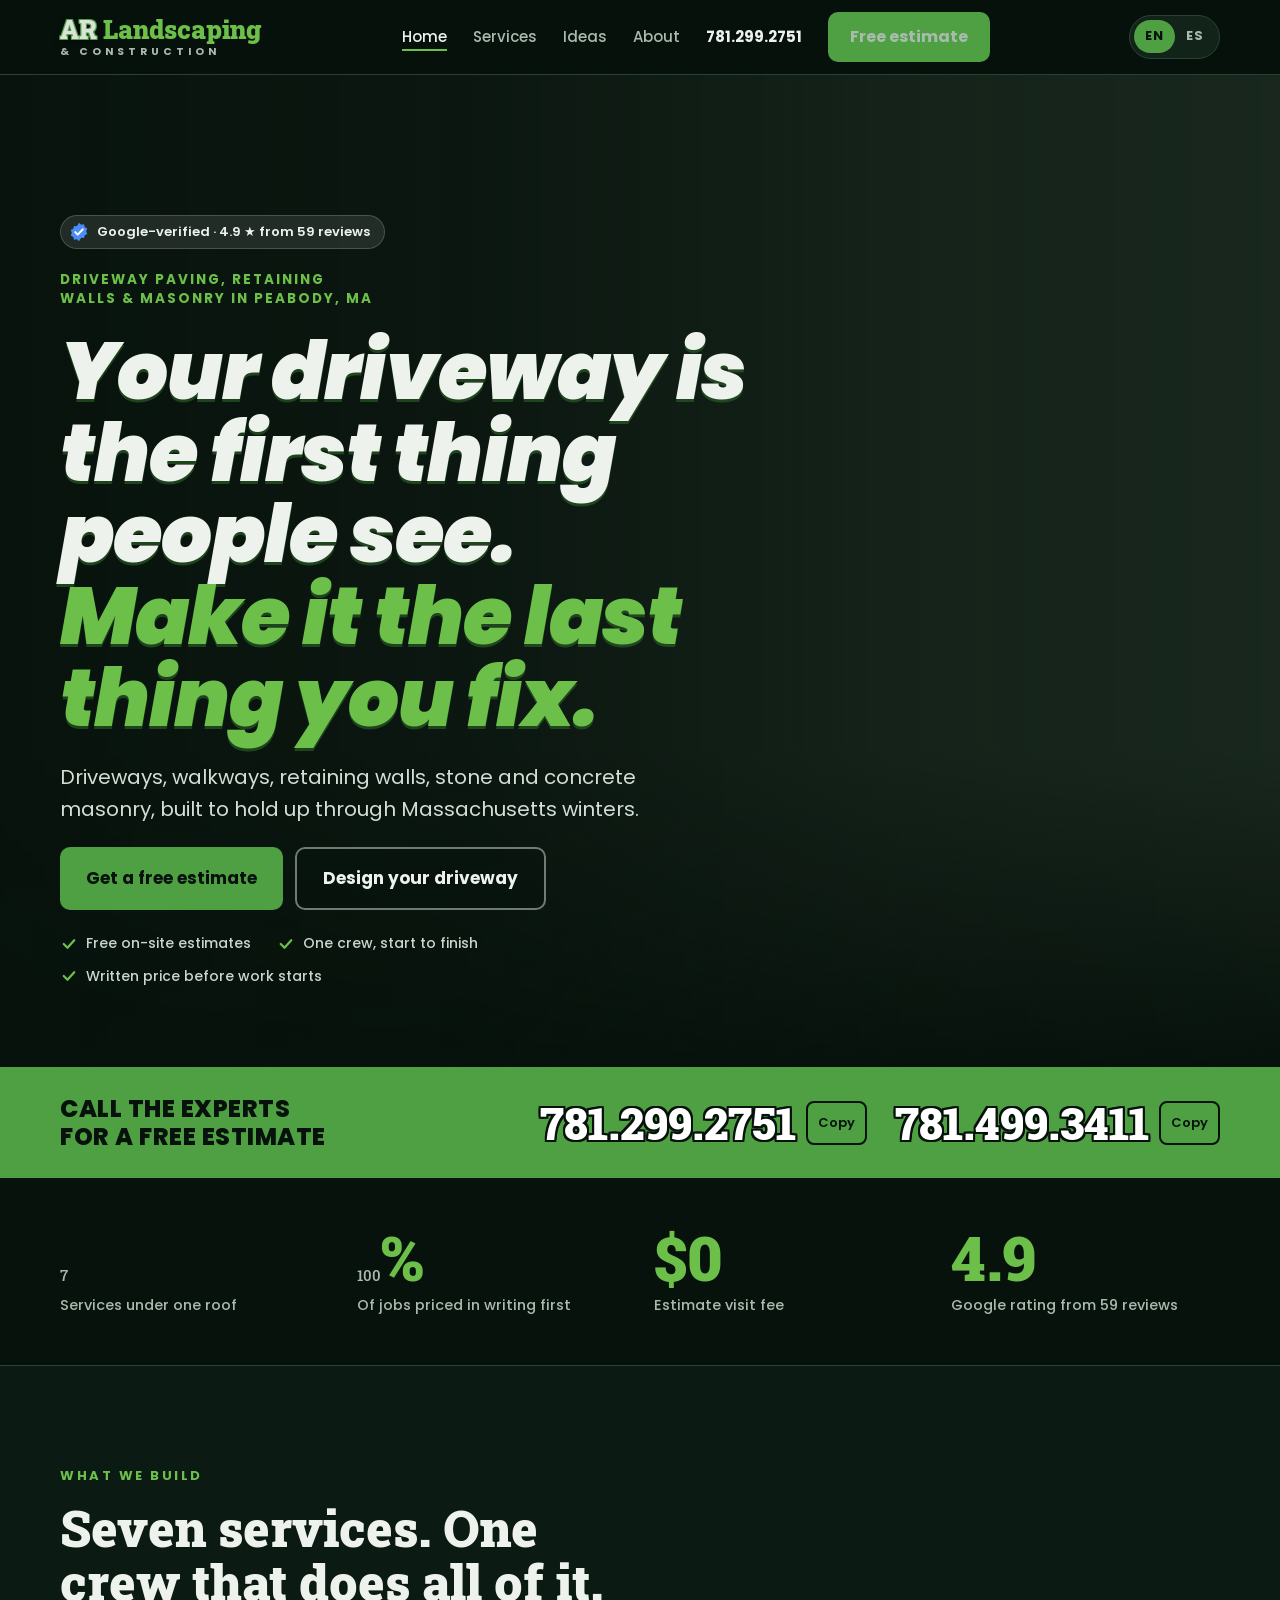
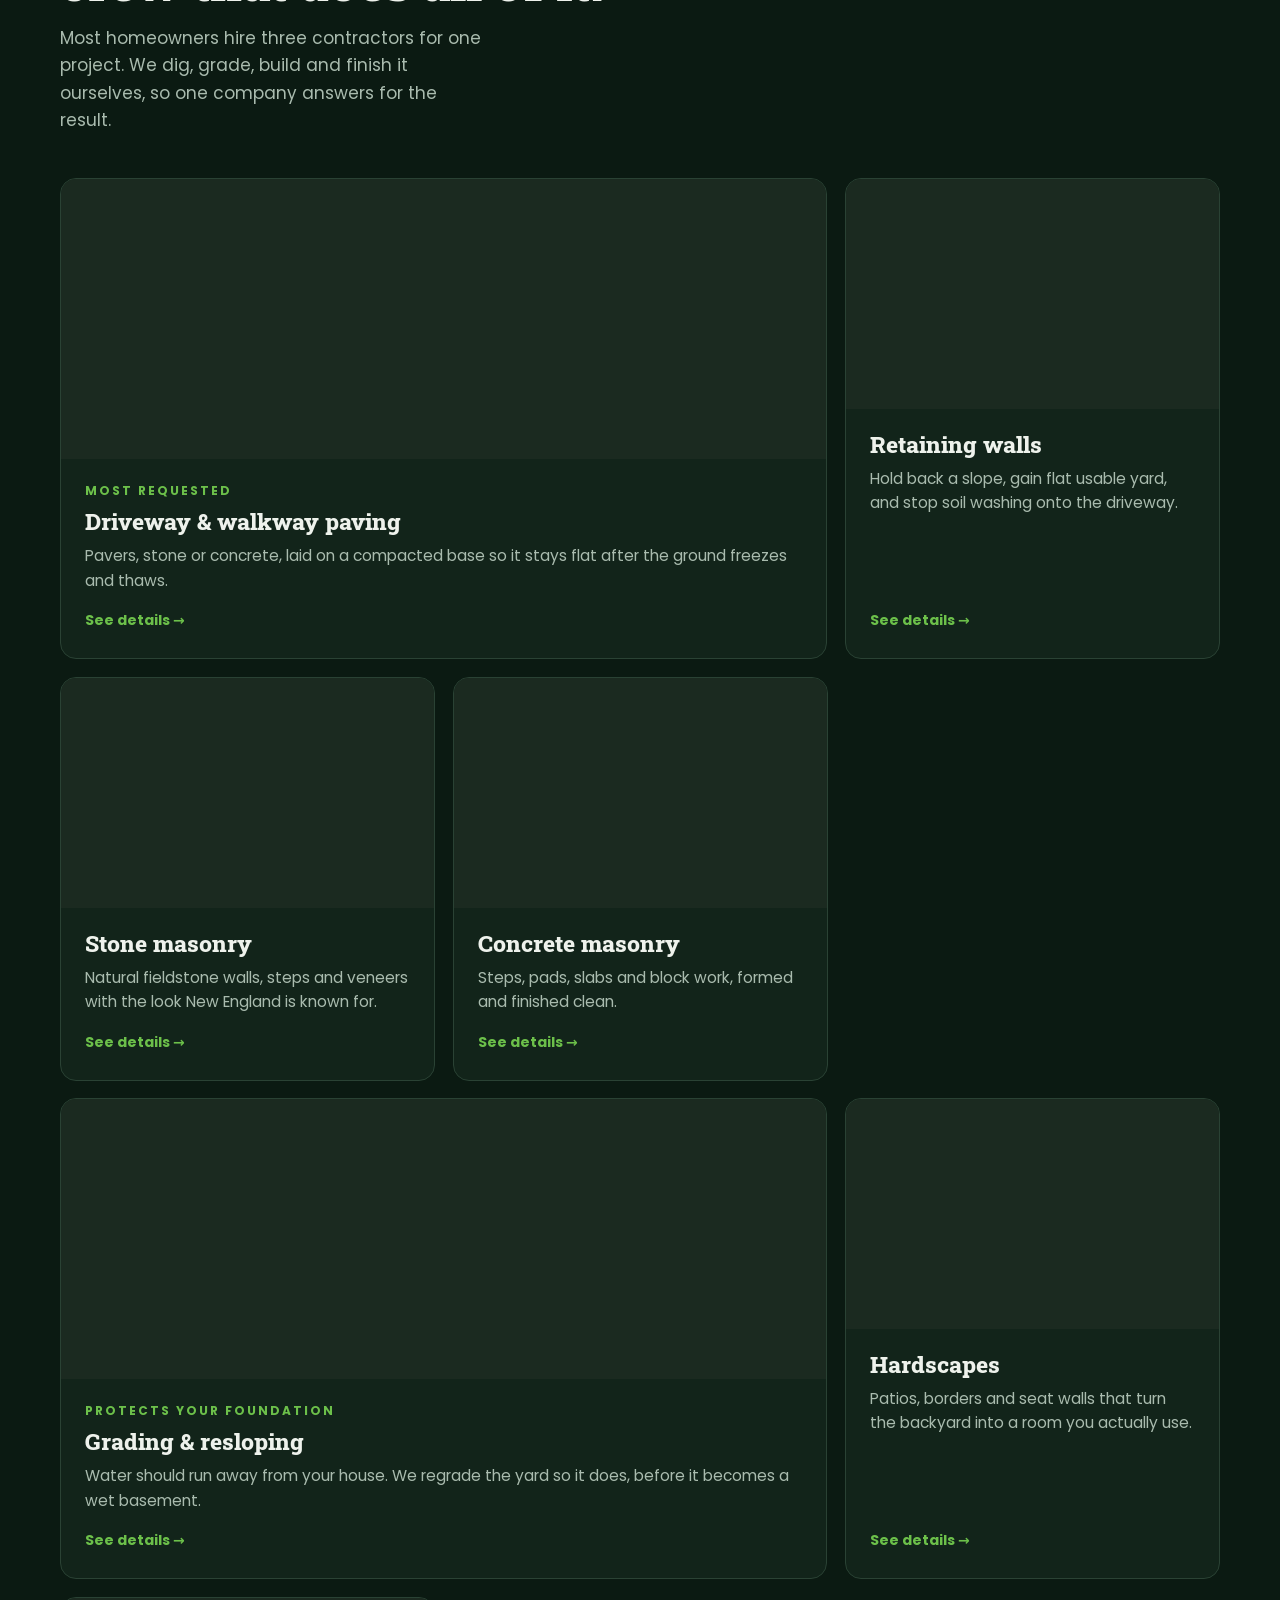
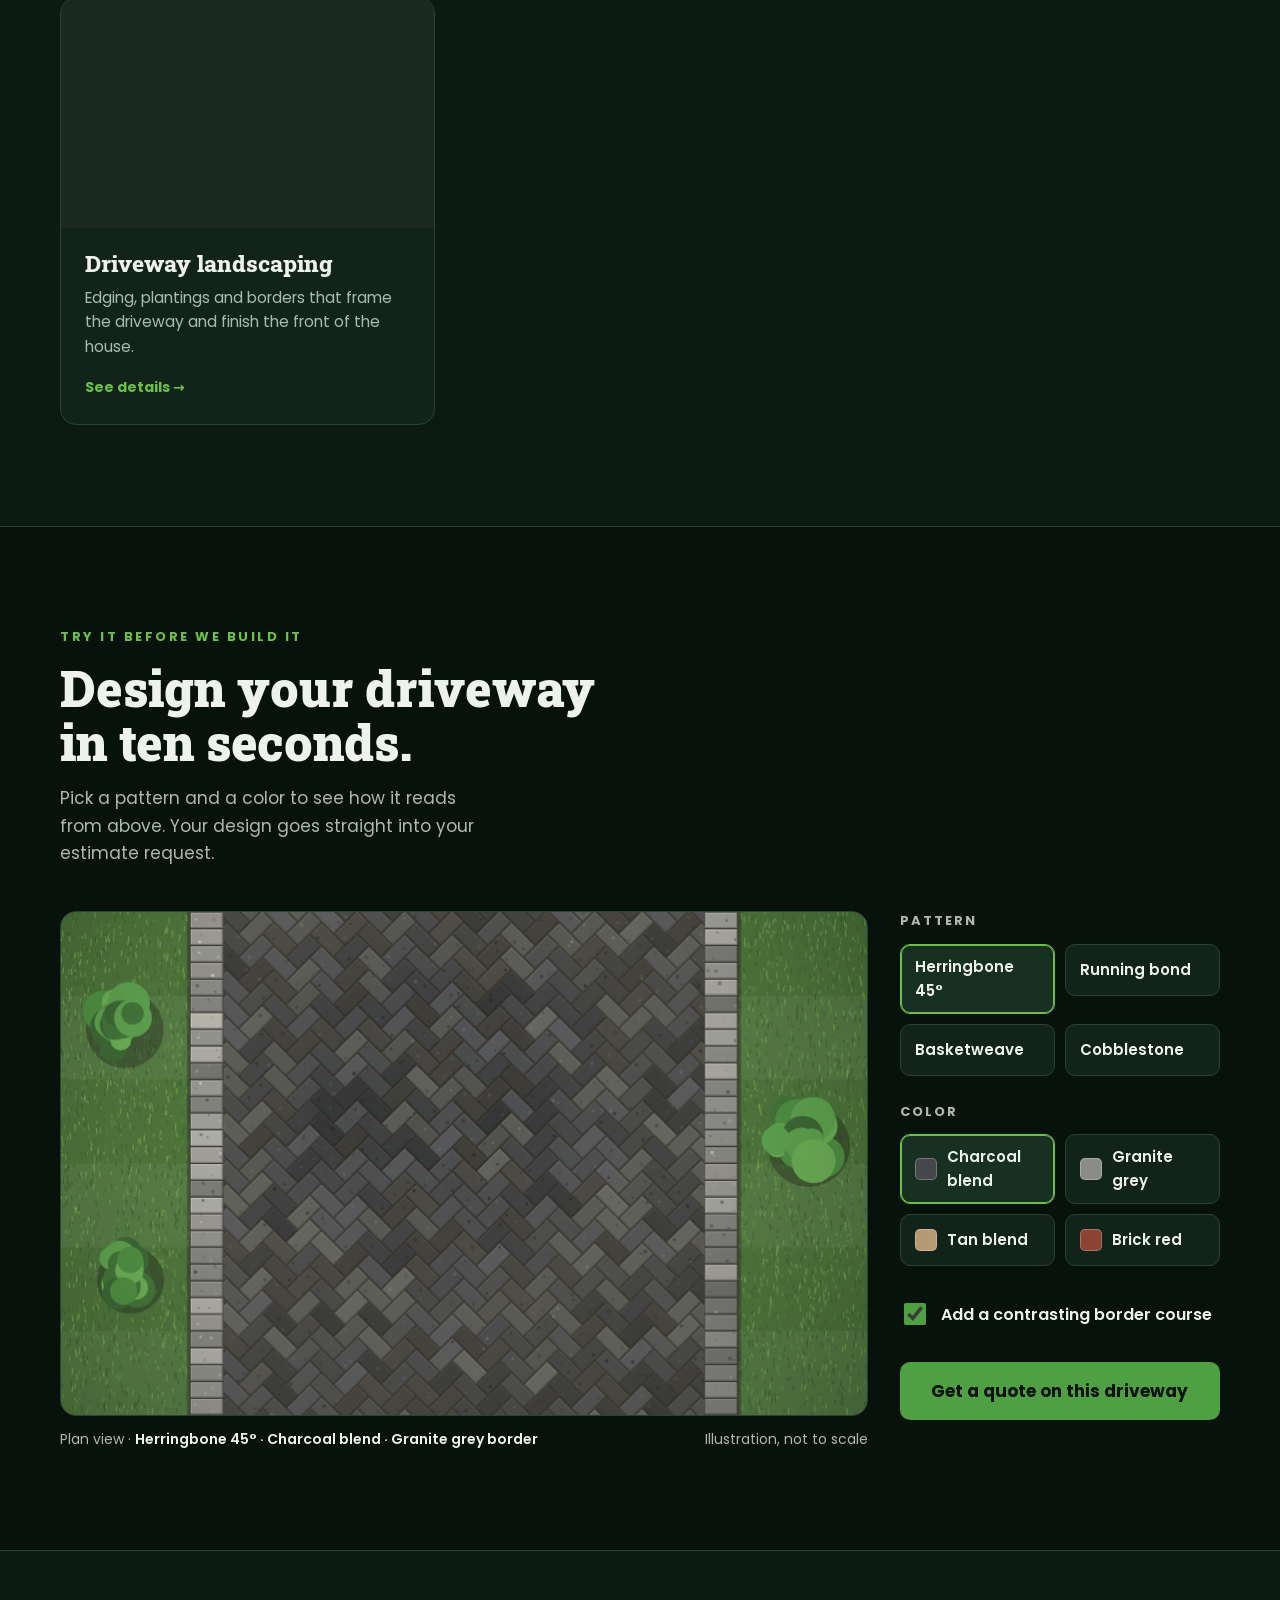
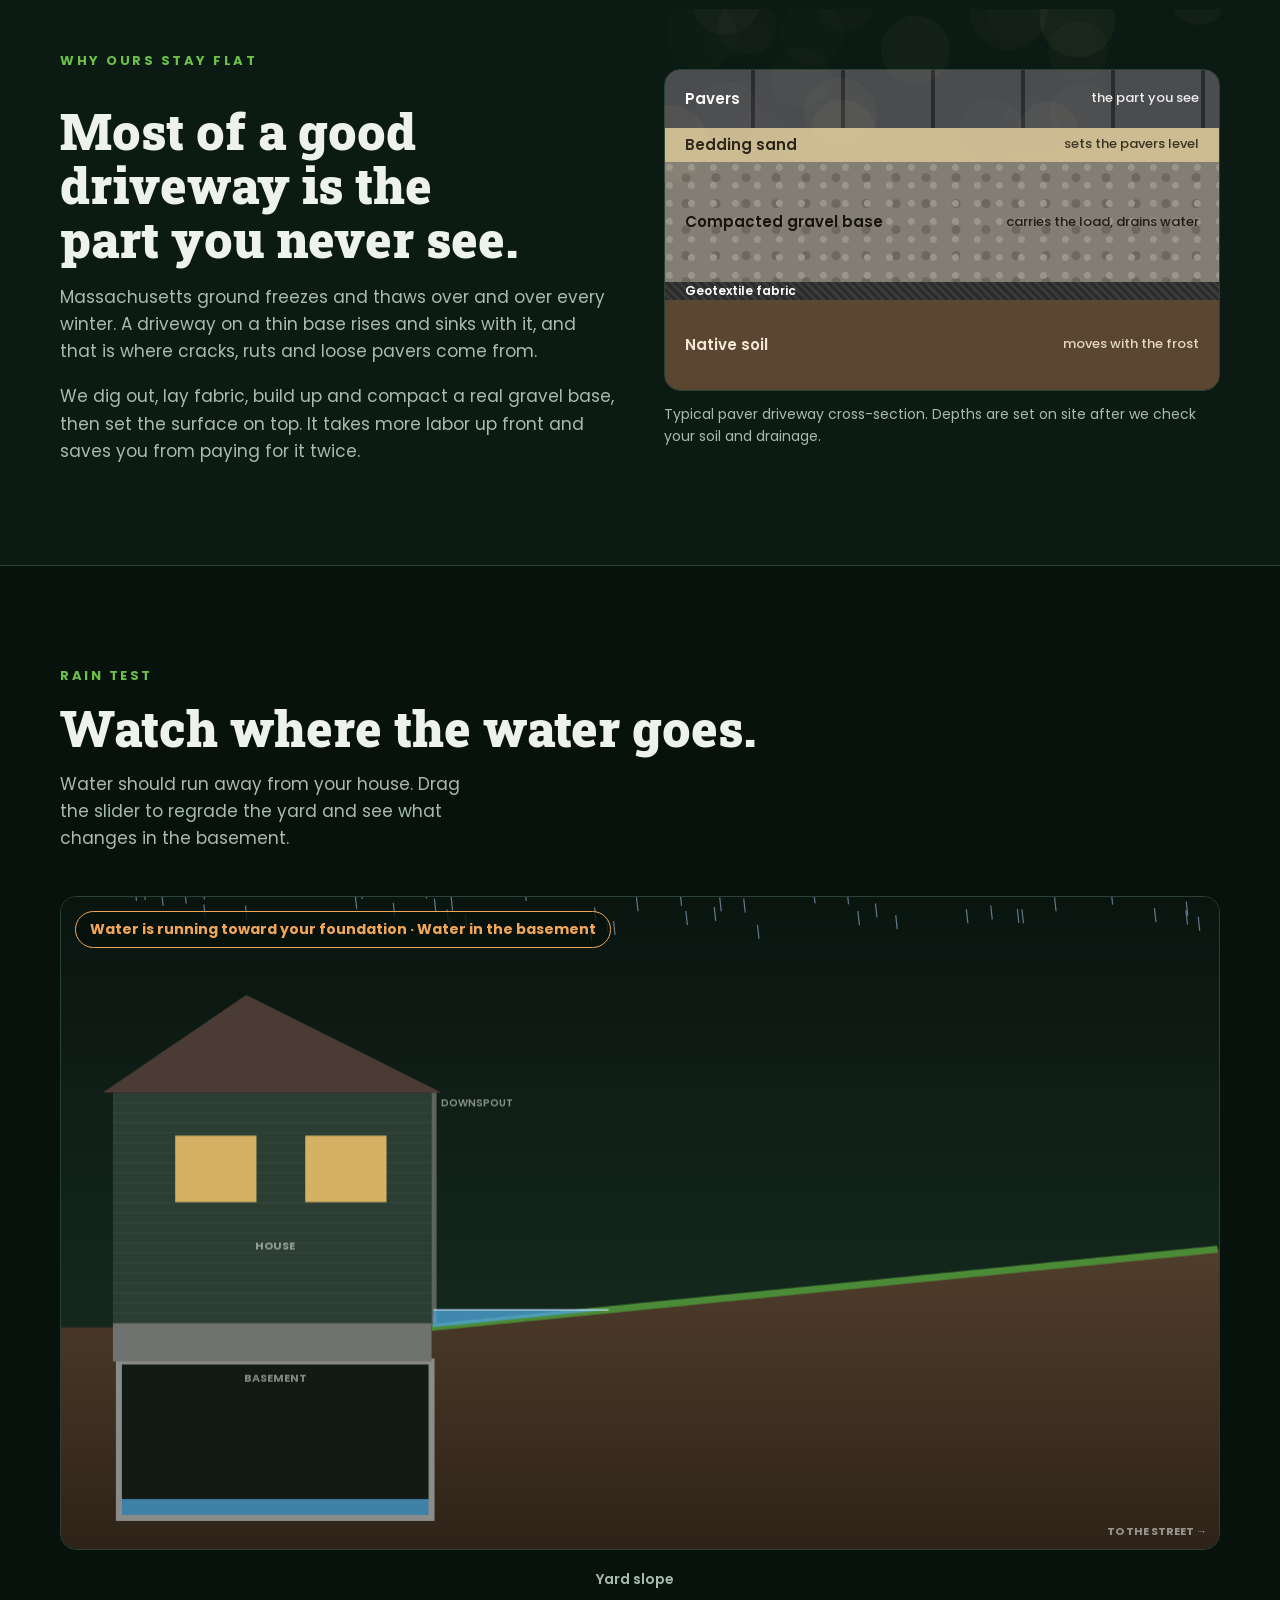
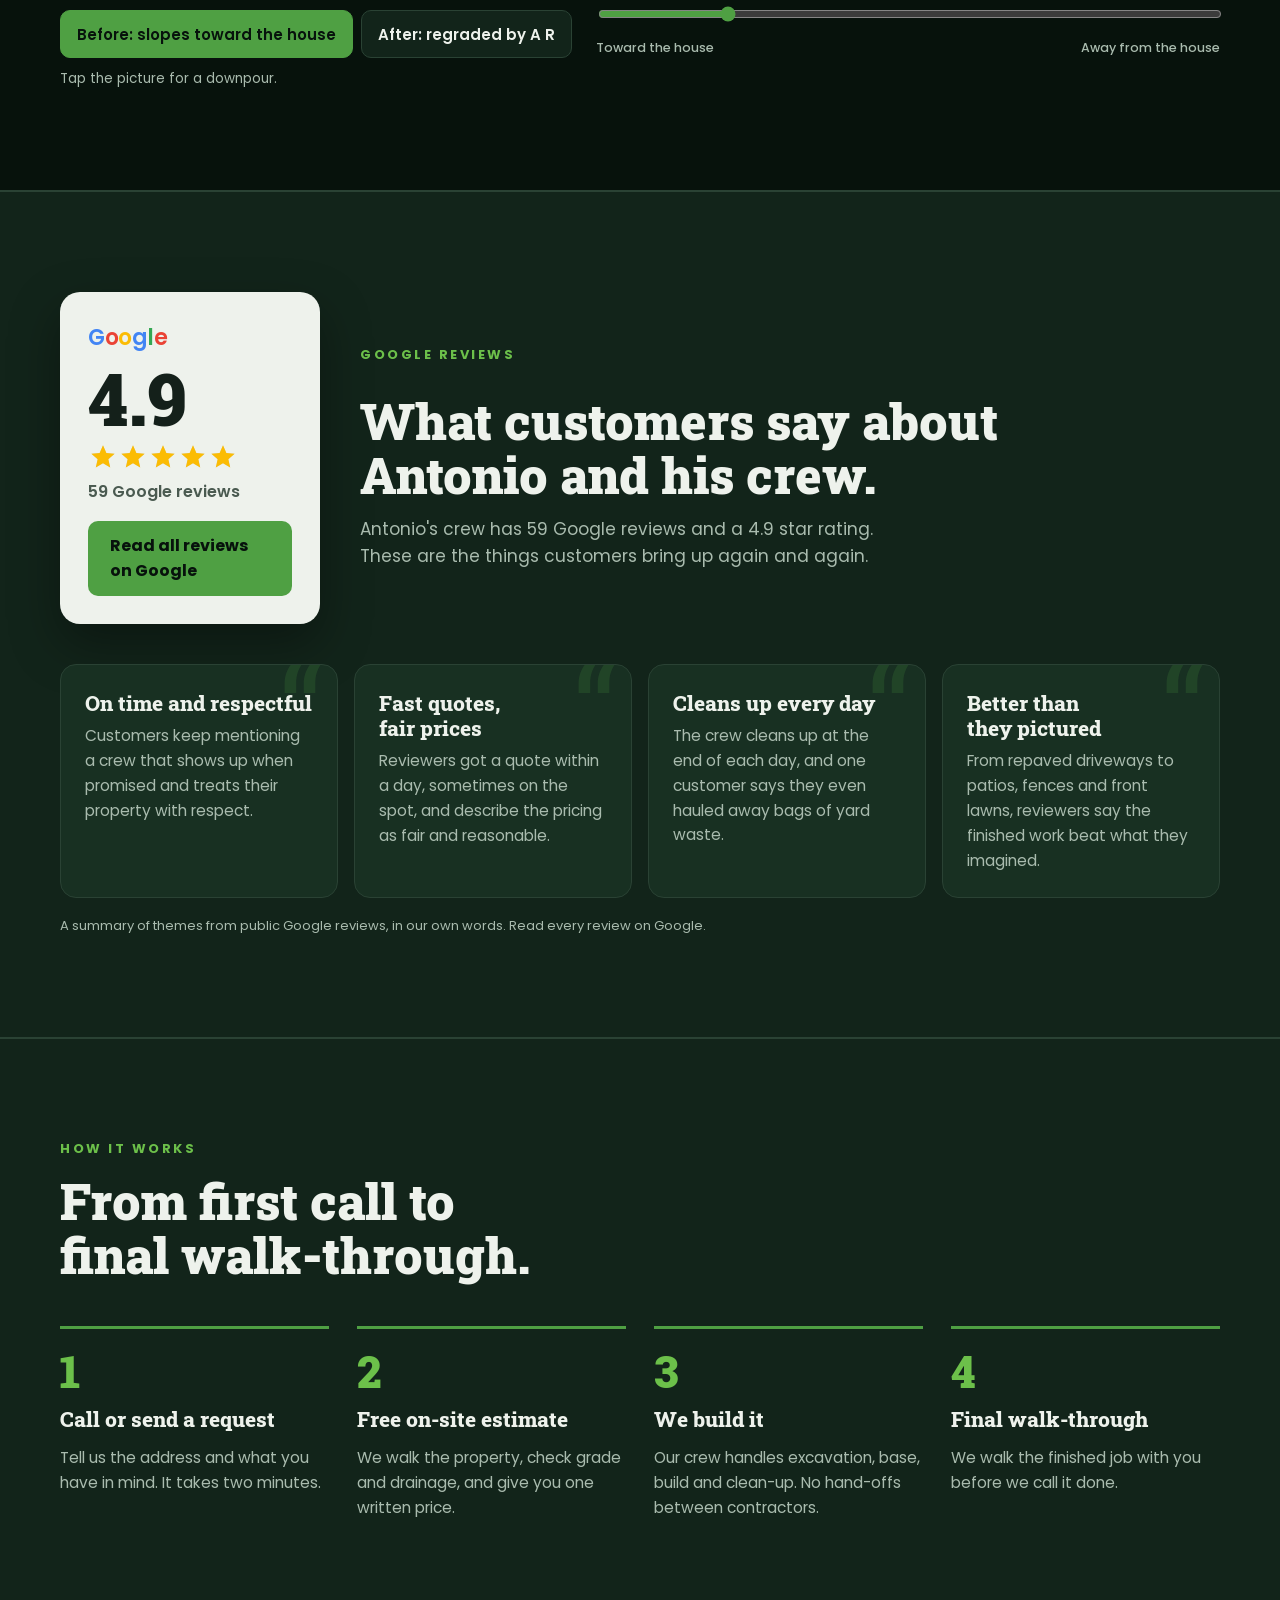
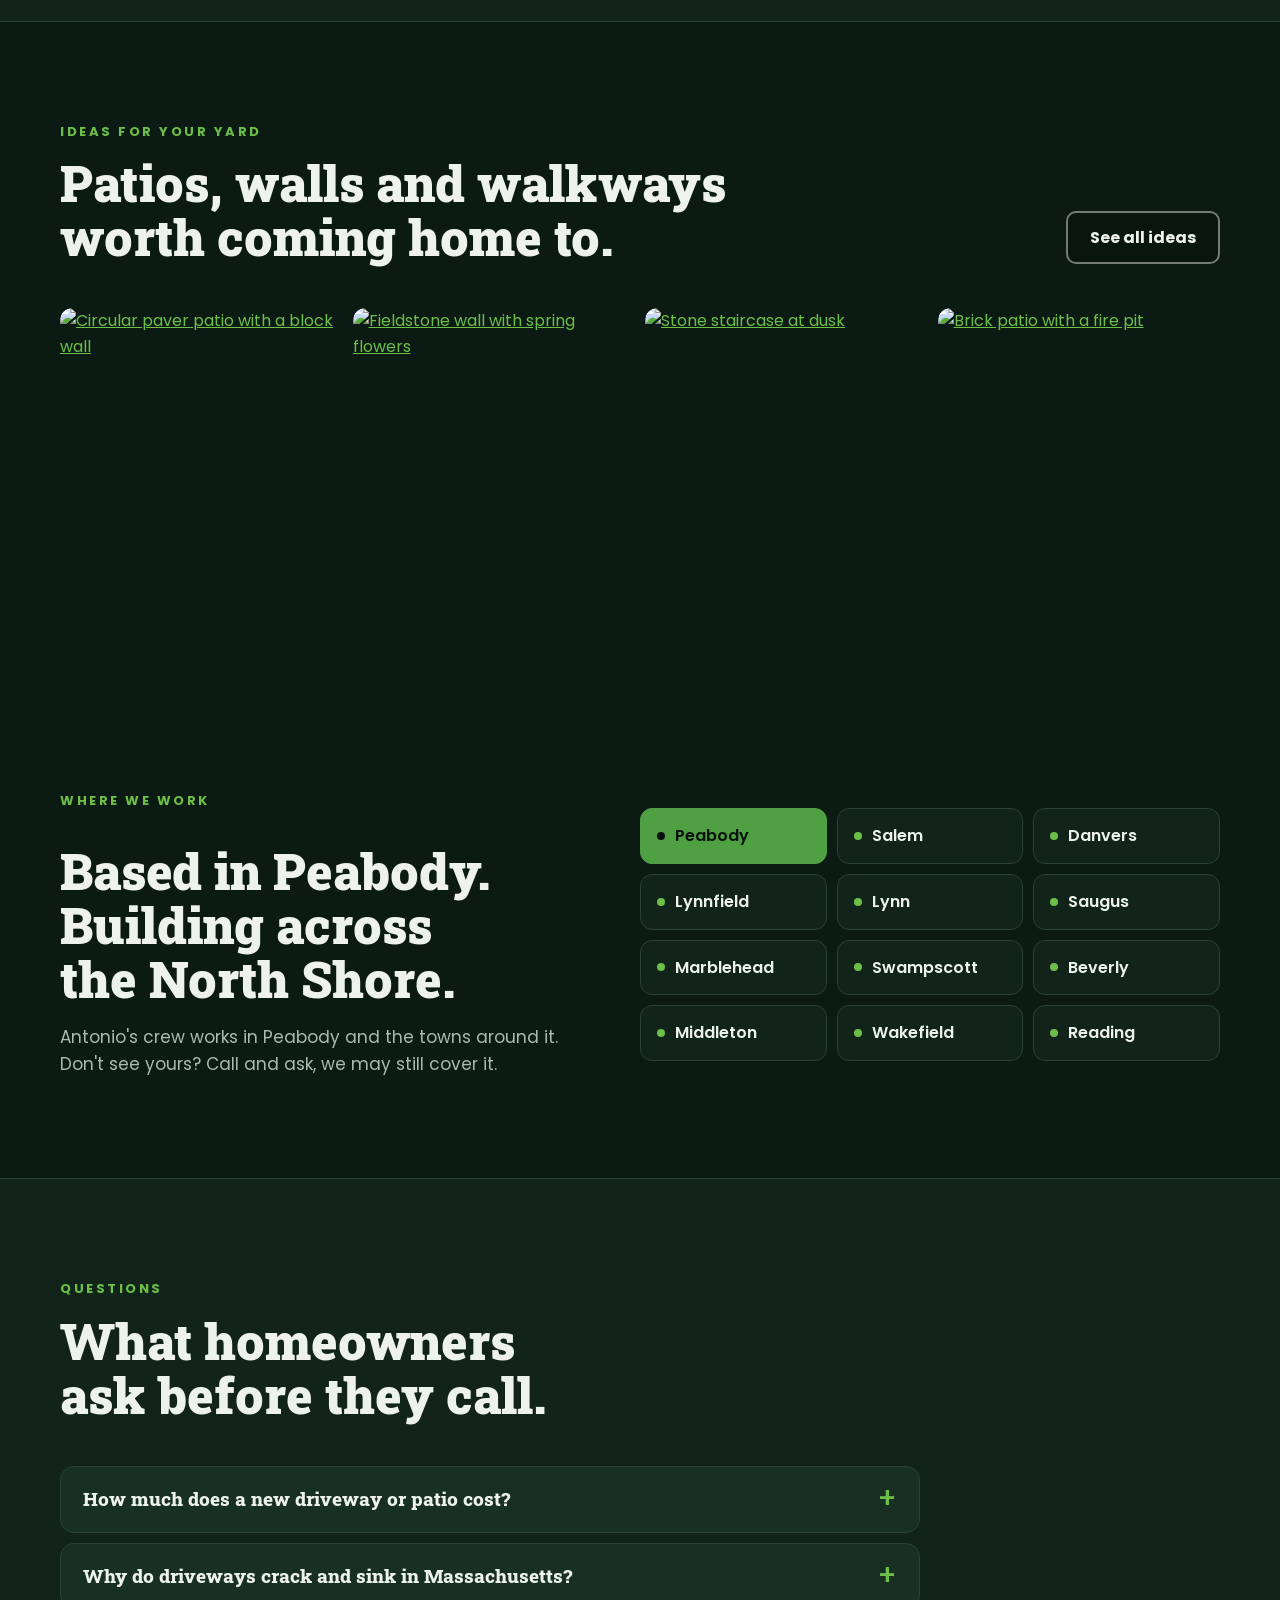
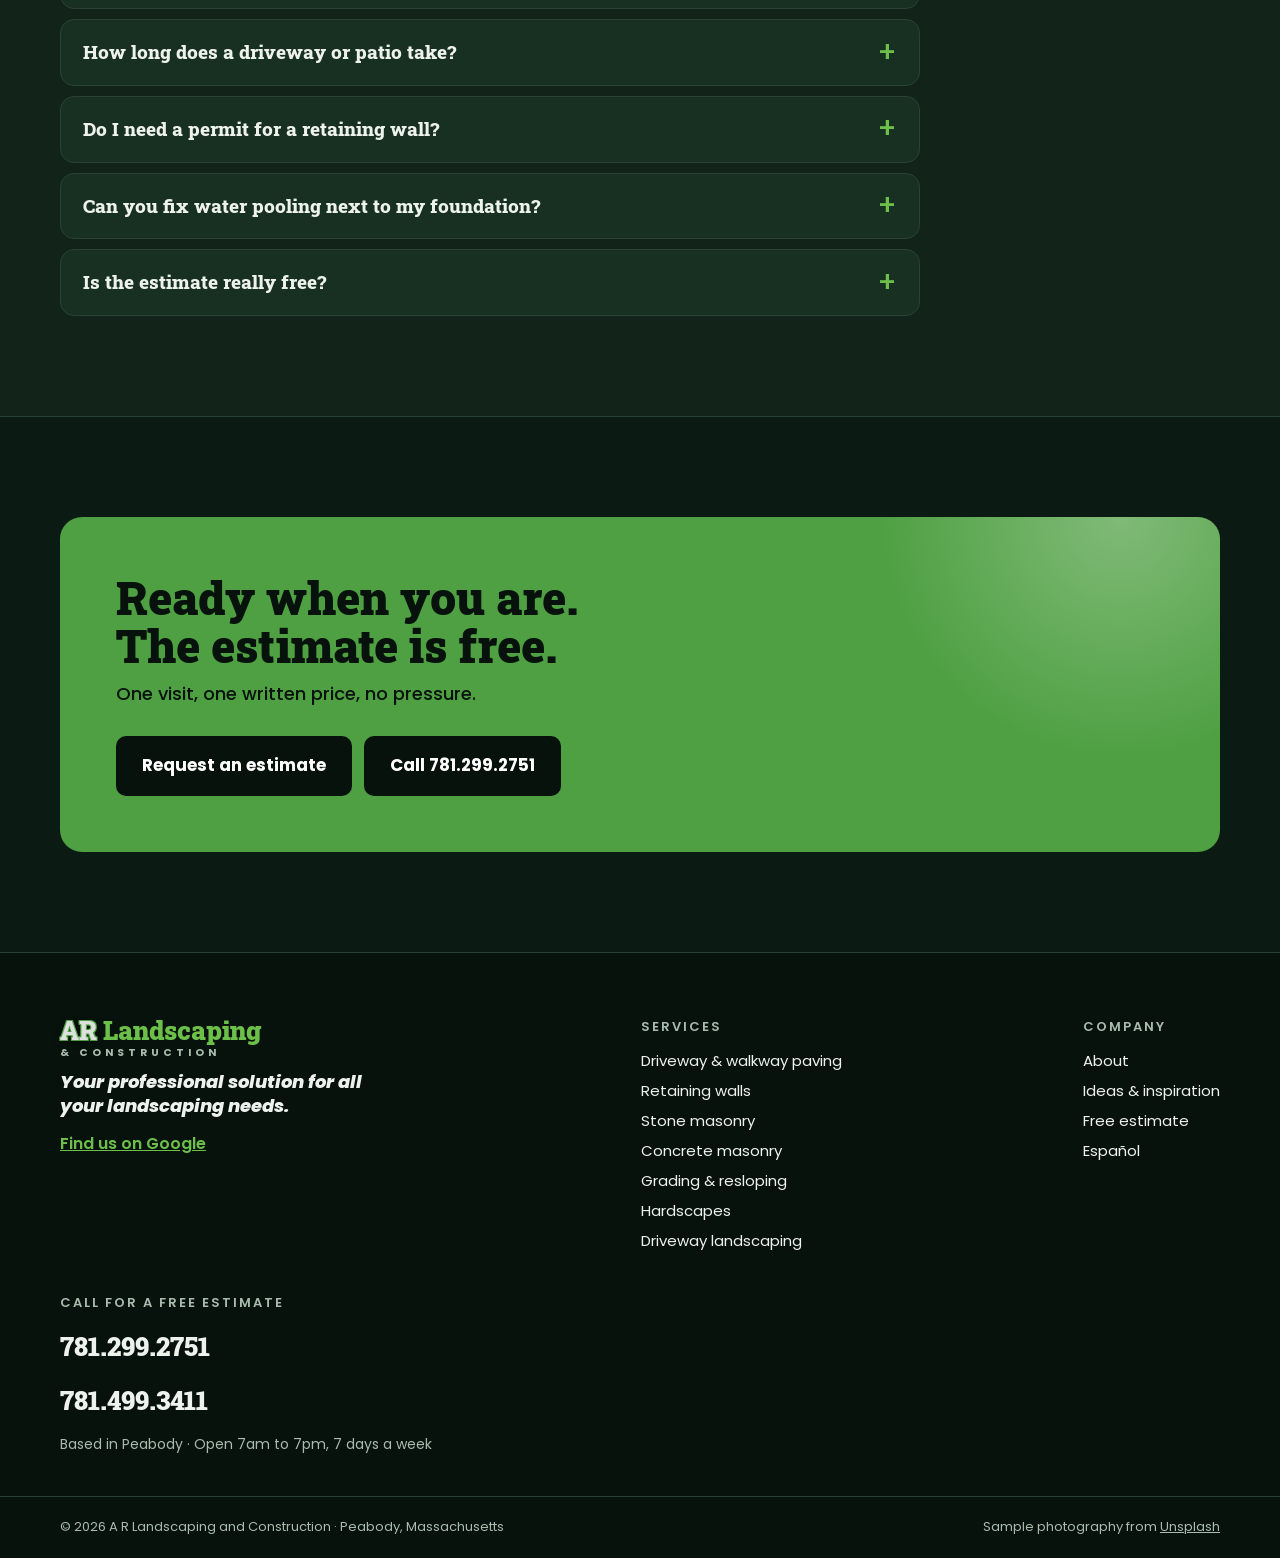
==== commit 9a5160d6: "Local SEO: keyword titles and H1, service areas, FAQ with schema, canonical URLs, sitemap, robots Co" ====
--- a/index.html
+++ b/index.html
@@ -3,16 +3,17 @@
 <head>
 <meta charset="utf-8">
 <meta name="viewport" content="width=device-width, initial-scale=1, viewport-fit=cover">
-<title>A R Landscaping &amp; Construction | Driveways, Walls &amp; Stone Masonry in Massachusetts</title>
-<meta name="description" content="Driveway paving, retaining walls, stone and concrete masonry, grading and hardscapes in Massachusetts. Call 781.299.2751 for a free estimate.">
+<title>Driveway Paving &amp; Masonry Contractor in Peabody, MA | A R Landscaping &amp; Construction</title>
+<meta name="description" content="Driveway paving, retaining walls, stone and concrete masonry and yard grading in Peabody and the North Shore. Rated 4.9 on Google. Free on-site estimates: 781.299.2751.">
 <meta name="theme-color" content="#07120C">
-<link rel="alternate" hreflang="en" href="https://lunadigital26.github.io/ar-landscaping/index.html">
-<link rel="alternate" hreflang="es" href="https://lunadigital26.github.io/ar-landscaping/es/index.html">
-<link rel="alternate" hreflang="x-default" href="https://lunadigital26.github.io/ar-landscaping/index.html">
+<link rel="canonical" href="https://lunadigital26.github.io/ar-landscaping/">
+<link rel="alternate" hreflang="en" href="https://lunadigital26.github.io/ar-landscaping/">
+<link rel="alternate" hreflang="es" href="https://lunadigital26.github.io/ar-landscaping/es/">
+<link rel="alternate" hreflang="x-default" href="https://lunadigital26.github.io/ar-landscaping/">
 <meta property="og:type" content="website">
 <meta property="og:locale" content="en_US">
-<meta property="og:title" content="A R Landscaping &amp; Construction | Driveways, Walls &amp; Stone Masonry in Massachusetts">
-<meta property="og:description" content="Driveway paving, retaining walls, stone and concrete masonry, grading and hardscapes in Massachusetts. Call 781.299.2751 for a free estimate.">
+<meta property="og:title" content="Driveway Paving &amp; Masonry Contractor in Peabody, MA | A R Landscaping &amp; Construction">
+<meta property="og:description" content="Driveway paving, retaining walls, stone and concrete masonry and yard grading in Peabody and the North Shore. Rated 4.9 on Google. Free on-site estimates: 781.299.2751.">
 <meta property="og:image" content="https://images.unsplash.com/photo-1777428762767-e3a797da389a?auto=format,compress&fit=crop&w=1200&q=50">
 <link rel="icon" href="data:image/svg+xml,%3Csvg xmlns='http://www.w3.org/2000/svg' viewBox='0 0 64 64'%3E%3Crect width='64' height='64' rx='12' fill='%2307120C'/%3E%3Ctext x='32' y='43' font-family='Georgia,serif' font-weight='900' font-size='30' text-anchor='middle' fill='%23DCE1DC' stroke='%234FA043' stroke-width='1.5'%3EAR%3C/text%3E%3C/svg%3E">
 <link rel="preconnect" href="https://fonts.googleapis.com">
@@ -21,8 +22,9 @@
 <link rel="preload" as="style" href="https://fonts.googleapis.com/css2?family=Poppins:ital,wght@0,400;0,500;0,600;0,700;0,800;1,800;1,900&family=Roboto+Slab:wght@700;800;900&display=swap" onload="this.onload=null;this.rel='stylesheet'">
 <noscript><link rel="stylesheet" href="https://fonts.googleapis.com/css2?family=Poppins:ital,wght@0,400;0,500;0,600;0,700;0,800;1,800;1,900&family=Roboto+Slab:wght@700;800;900&display=swap"></noscript>
 <link rel="preload" as="image" imagesrcset="https://images.unsplash.com/photo-1777428762767-e3a797da389a?auto=format,compress&fit=crop&w=360&q=50 360w, https://images.unsplash.com/photo-1777428762767-e3a797da389a?auto=format,compress&fit=crop&w=480&q=50 480w, https://images.unsplash.com/photo-1777428762767-e3a797da389a?auto=format,compress&fit=crop&w=640&q=50 640w, https://images.unsplash.com/photo-1777428762767-e3a797da389a?auto=format,compress&fit=crop&w=800&q=50 800w, https://images.unsplash.com/photo-1777428762767-e3a797da389a?auto=format,compress&fit=crop&w=1080&q=50 1080w, https://images.unsplash.com/photo-1777428762767-e3a797da389a?auto=format,compress&fit=crop&w=1440&q=50 1440w, https://images.unsplash.com/photo-1777428762767-e3a797da389a?auto=format,compress&fit=crop&w=1800&q=50 1800w" imagesizes="100vw" fetchpriority="high">
-<style>:root{--ink:#07120C; --ground:#0B1A12; --panel:#12241A; --panel-2:#183022; --line:#2A4234;--fg:#EEF2EC; --muted:#A9BBAE; --green:#4FA043; --green-hi:#6CC04A; --silver:#DCE1DC;--paper:#F3F5F0; --paper-ink:#14201A; --paper-muted:#4A5A50;--display:'Roboto Slab', Georgia, 'Times New Roman', serif;--body:'Poppins', 'Segoe UI', system-ui, -apple-system, sans-serif;--radius:16px; --max:1200px;color-scheme:dark;}*{box-sizing:border-box}html{scroll-behavior:smooth;-webkit-text-size-adjust:100%}@media (prefers-reduced-motion:reduce){html{scroll-behavior:auto}*,*::before,*::after{transition:none!important;animation:none!important}}body{margin:0;background:var(--ground);color:var(--fg);font-family:var(--body);font-size:16px;line-height:1.6;-webkit-font-smoothing:antialiased}img{max-width:100%;display:block}[hidden]{display:none!important}a{color:var(--green-hi)}h1,h2,h3{text-wrap:balance;margin:0}p{margin:0}.wrap{max-width:var(--max);margin:0 auto;padding-left:max(20px,env(safe-area-inset-left,0px));padding-right:max(20px,env(safe-area-inset-right,0px))}:focus-visible{outline:3px solid var(--green-hi);outline-offset:3px;border-radius:4px}.skip{position:absolute;left:-9999px;top:8px;z-index:100;background:var(--green);color:var(--ink);padding:10px 16px;border-radius:8px;font-weight:700}.skip:focus{left:16px}.wm{display:inline-flex;flex-direction:column;line-height:1;text-decoration:none;color:var(--fg)}.wm-top{font-family:var(--display);font-weight:900;font-size:26px;white-space:nowrap}.wm-ar{color:var(--silver);text-shadow:1px 1px 0 var(--green),-1px -1px 0 var(--green),1px -1px 0 var(--green),-1px 1px 0 var(--green),0 2px 6px rgba(0,0,0,.6)}.wm-l{color:var(--green-hi)}.wm-c{font-size:10.5px;font-weight:700;letter-spacing:4px;text-transform:uppercase;color:var(--muted);margin-top:5px}.hdr{position:sticky;top:0;z-index:50;background:rgba(7,18,12,.94);backdrop-filter:blur(10px);-webkit-backdrop-filter:blur(10px);border-bottom:1px solid var(--line)}.hdr .wrap{display:flex;align-items:center;justify-content:space-between;gap:16px;padding-block:12px}.nav{display:flex;align-items:center;gap:26px;font-size:15px;font-weight:500}.nav a{color:var(--muted);text-decoration:none}.nav a:hover,.nav a[aria-current="page"]{color:var(--fg)}.nav a[aria-current="page"]{box-shadow:0 2px 0 var(--green-hi)}.nav .num{color:var(--fg);font-weight:700;font-variant-numeric:tabular-nums}.hdr-tools{display:flex;align-items:center;gap:10px;order:3}.lang{display:inline-flex;align-items:center;min-height:44px;padding:4px;border-radius:999px;border:1.5px solid var(--line);background:var(--panel);text-decoration:none;font-weight:700;font-size:13px;letter-spacing:1px}.lang span{padding:6px 11px;border-radius:999px;color:var(--muted)}.lang span.on{background:var(--green);color:var(--ink)}.lang:hover{border-color:var(--green-hi)}@media (max-width:420px){.wm-top{font-size:21px}.wm-c{letter-spacing:3px}.lang span{padding:6px 9px}}.menu-btn{display:none;min-width:48px;min-height:48px;border-radius:10px;border:1.5px solid var(--line);background:var(--panel);color:var(--fg);cursor:pointer;align-items:center;justify-content:center}@media (max-width:960px){.menu-btn{display:inline-flex}.nav{position:absolute;left:0;right:0;top:100%;flex-direction:column;align-items:stretch;gap:0;background:var(--ink);border-bottom:1px solid var(--line);padding:8px max(20px,env(safe-area-inset-left,0px)) 20px;display:none}.nav.open{display:flex}.nav a{padding:14px 0;border-bottom:1px solid var(--line);font-size:17px}.nav a[aria-current="page"]{box-shadow:none;color:var(--green-hi)}.nav .btn{margin-top:14px;border-bottom:0}}.btn{display:inline-flex;align-items:center;justify-content:center;gap:10px;min-height:48px;padding:12px 22px;border-radius:10px;font-family:var(--body);font-weight:700;font-size:16px;text-decoration:none;border:0;cursor:pointer;transition:transform .15s ease,background .15s ease,border-color .15s ease}.btn:hover{transform:translateY(-1px)}.btn-green{background:var(--green);color:var(--ink)}.btn-green:hover{background:var(--green-hi)}.btn-ghost{background:rgba(7,18,12,.35);color:var(--fg);border:2px solid rgba(220,225,220,.5)}.btn-ghost:hover{border-color:var(--green-hi)}.btn-lg{font-size:17px;padding:16px 26px;min-height:56px}.hero{position:relative;overflow:hidden;background:#1b2a20;display:flex;align-items:flex-end;min-height:min(760px,92vh)}.hero>img{position:absolute;inset:0;width:100%;height:100%;object-fit:cover;animation:slowzoom 18s ease-out both}@keyframes slowzoom{from{scale:1.1}to{scale:1}}.hero::after{content:"";position:absolute;inset:0;background:linear-gradient(90deg,rgba(7,18,12,.94) 0%,rgba(7,18,12,.8) 36%,rgba(7,18,12,.3) 70%,rgba(7,18,12,.1) 100%),linear-gradient(0deg,rgba(7,18,12,1) 0%,rgba(7,18,12,0) 32%)}.hero .wrap{position:relative;z-index:2;width:100%;padding-block:140px 80px}.hero-copy{max-width:700px;display:flex;flex-direction:column;gap:22px}.verified{display:inline-flex;align-items:center;gap:8px;background:rgba(255,255,255,.1);border:1px solid rgba(255,255,255,.18);border-radius:999px;padding:6px 14px 6px 8px;font-size:13px;font-weight:600;width:max-content;max-width:100%}.hero h1{font-style:italic;font-weight:900;font-size:clamp(40px,6.4vw,80px);line-height:1.02;letter-spacing:-1px;text-shadow:0 3px 0 rgba(47,107,42,.55)}.hero h1 em{display:block;color:var(--green-hi)}.lede{font-size:clamp(17px,1.6vw,20px);color:#D3DED6;max-width:580px}.ctas{display:flex;flex-wrap:wrap;gap:12px}.trust{display:flex;flex-wrap:wrap;gap:10px 26px;font-size:14px;color:#C9D6CD;font-weight:500}.trust span{display:inline-flex;align-items:center;gap:8px}.banner{position:relative;overflow:hidden;min-height:380px;display:flex;align-items:flex-end;background:#1b2a20}.banner>img{position:absolute;inset:0;width:100%;height:100%;object-fit:cover}.banner::after{content:"";position:absolute;inset:0;background:linear-gradient(0deg,rgba(7,18,12,.98) 0%,rgba(7,18,12,.55) 55%,rgba(7,18,12,.35) 100%)}.banner .wrap{position:relative;z-index:2;width:100%;padding-block:120px 48px;display:flex;flex-direction:column;gap:14px}.banner h1{font-family:var(--display);font-weight:900;font-size:clamp(36px,5vw,62px);line-height:1.05;max-width:820px}.banner p{color:#D3DED6;font-size:18px;max-width:640px}.band{background:var(--green);color:var(--ink)}.band .wrap{display:flex;flex-wrap:wrap;align-items:center;justify-content:space-between;gap:20px 40px;padding-block:28px}.band-label{font-weight:800;font-size:clamp(18px,2vw,24px);line-height:1.15;text-transform:uppercase;letter-spacing:.5px}.phones{display:flex;flex-wrap:wrap;gap:12px 28px}.phone{display:flex;align-items:center;gap:10px}.phone a{font-family:var(--display);font-weight:900;font-size:clamp(30px,3.6vw,44px);line-height:1;color:#fff;text-decoration:none;font-variant-numeric:tabular-nums;text-shadow:2px 2px 0 var(--ink),-2px -2px 0 var(--ink),2px -2px 0 var(--ink),-2px 2px 0 var(--ink),0 2px 0 var(--ink),2px 0 0 var(--ink),-2px 0 0 var(--ink),0 -2px 0 var(--ink)}.copy{min-width:44px;min-height:44px;border-radius:8px;border:2px solid var(--ink);background:transparent;color:var(--ink);font:600 13px var(--body);cursor:pointer;padding:0 10px}.copy:hover{background:rgba(7,18,12,.12)}.sec{padding-block:100px}.sec.alt{background:var(--panel);border-block:1px solid var(--line)}.sec.deep{background:var(--ink);border-block:1px solid var(--line)}.sec-head{display:flex;flex-wrap:wrap;justify-content:space-between;align-items:flex-end;gap:16px 40px;margin-bottom:44px}.sec-head h2,.h2{font-family:var(--display);font-weight:900;font-size:clamp(32px,4vw,50px);line-height:1.08;max-width:720px}.sec-head p{color:var(--muted);max-width:430px;font-size:17px}.kicker{display:block;font-size:13px;font-weight:700;letter-spacing:2.5px;text-transform:uppercase;color:var(--green-hi);margin-bottom:14px}.muted{color:var(--muted)}.svc-grid{display:grid;grid-template-columns:1fr;gap:18px}@media (min-width:680px){.svc-grid{grid-template-columns:repeat(2,minmax(0,1fr))}.svc-grid .svc:last-child{grid-column:span 2}}@media (min-width:1020px){.svc-grid{grid-template-columns:repeat(3,minmax(0,1fr))}.svc-grid .svc:last-child{grid-column:auto}.svc.wide{grid-column:span 2}}.svc{position:relative;background:var(--panel);border:1px solid var(--line);border-radius:var(--radius);overflow:hidden;display:flex;flex-direction:column;text-decoration:none;color:var(--fg);transition:border-color .2s ease,transform .2s ease}.svc:hover{border-color:var(--green);transform:translateY(-2px)}.svc .ph{height:230px;overflow:hidden;background:#1b2a20}.svc.wide .ph{height:280px}.svc .ph img{width:100%;height:100%;object-fit:cover;transition:transform .5s ease}.svc:hover .ph img{transform:scale(1.05)}.svc-body{padding:22px 24px 26px;display:flex;flex-direction:column;gap:8px;flex:1}.svc h3{font-family:var(--display);font-weight:800;font-size:23px;line-height:1.2}.svc p{color:var(--muted);font-size:15.5px}.svc .more{margin-top:auto;padding-top:8px;font-weight:700;font-size:14px;color:var(--green-hi)}.tag{font-size:12px;font-weight:700;letter-spacing:2px;text-transform:uppercase;color:var(--green-hi)}.dz{display:flex;flex-wrap:wrap;gap:32px;align-items:flex-start}.dz-preview{flex:999 1 560px;min-width:0;display:flex;flex-direction:column;gap:12px}.dz-preview canvas{width:100%;aspect-ratio:16/10;border-radius:var(--radius);display:block;background:#2f4a2a;border:1px solid var(--line)}.dz-cap{display:flex;flex-wrap:wrap;justify-content:space-between;gap:8px;font-size:14px;color:var(--muted)}.dz-cap strong{color:var(--fg);font-weight:600}.dz-controls{flex:1 1 320px;min-width:0;display:flex;flex-direction:column;gap:26px}fieldset{border:0;margin:0;padding:0}legend{font-size:13px;font-weight:700;letter-spacing:2px;text-transform:uppercase;color:var(--muted);padding:0;margin-bottom:12px}.opts{display:grid;grid-template-columns:repeat(2,minmax(0,1fr));gap:10px}.opt{position:relative}.opt input{position:absolute;opacity:0;inset:0;width:100%;height:100%;margin:0;cursor:pointer}.opt label{display:flex;align-items:center;gap:10px;min-height:52px;padding:10px 14px;border-radius:10px;border:1.5px solid var(--line);background:var(--panel);font-weight:600;font-size:15px;cursor:pointer}.opt input:checked+label{border-color:var(--green-hi);background:var(--panel-2);box-shadow:inset 0 0 0 1px var(--green-hi)}.opt input:focus-visible+label{outline:3px solid var(--green-hi);outline-offset:2px}.sw{width:22px;height:22px;border-radius:5px;flex:none;border:1px solid rgba(255,255,255,.25)}.toggle{display:flex;align-items:center;gap:12px;font-weight:600;min-height:44px;cursor:pointer}.toggle input{width:22px;height:22px;accent-color:var(--green)}.split{display:flex;flex-wrap:wrap;gap:48px;align-items:center}.split>*{flex:1 1 440px;min-width:0}.prose{display:flex;flex-direction:column;gap:18px}.prose p{color:var(--muted);font-size:17px;max-width:560px}.layers{display:flex;flex-direction:column;border-radius:var(--radius);overflow:hidden;border:1px solid var(--line)}.layer{display:flex;align-items:center;justify-content:space-between;gap:16px;padding:0 20px;font-weight:600;font-size:15px}.layer small{font-weight:500;opacity:.9;font-size:13px;text-align:right}.l1{height:58px;background:repeating-linear-gradient(90deg,#4a4c4f 0 86px,#2a2b2c 86px 90px);color:#fff}.l2{height:34px;background:#cdbb92;color:#2a2418}.l3{height:120px;background:radial-gradient(circle at 20% 30%,#9a958b 0 3px,transparent 4px) 0 0/22px 18px,radial-gradient(circle at 70% 60%,#6d6960 0 4px,transparent 5px) 0 0/30px 26px,#837e74;color:#16130f}.l4{height:18px;background:repeating-linear-gradient(45deg,#2b2b2b 0 3px,#3a3a3a 3px 6px);color:#fff;font-size:12px}.l5{height:90px;background:#5b4632;color:#f3e7d6}.fig-cap{margin-top:12px;font-size:14px;color:var(--muted)}.steps{display:grid;grid-template-columns:repeat(auto-fit,minmax(230px,1fr));gap:28px}.step{border-top:3px solid var(--green);padding-top:20px;display:flex;flex-direction:column;gap:10px}.step b{font-family:var(--display);font-weight:900;font-size:44px;line-height:1;color:var(--green-hi)}.step h3{font-family:var(--display);font-weight:800;font-size:21px}.step p{color:var(--muted);font-size:15.5px}.strip{display:grid;grid-template-columns:repeat(4,minmax(0,1fr));gap:10px}@media (max-width:820px){.strip{grid-template-columns:repeat(2,minmax(0,1fr))}}.strip img{width:100%;aspect-ratio:1/1;object-fit:cover;border-radius:12px}.filters{display:flex;flex-wrap:wrap;gap:8px;margin-bottom:28px}.filters button{min-height:44px;padding:8px 18px;border-radius:999px;border:1.5px solid var(--line);background:var(--panel);color:var(--fg);font:600 15px var(--body);cursor:pointer}.filters button[aria-pressed="true"]{background:var(--green);border-color:var(--green);color:var(--ink)}.gal{columns:3 300px;column-gap:14px}.gal figure{break-inside:avoid;margin:0 0 14px;border-radius:14px;overflow:hidden;background:var(--panel);border:1px solid var(--line)}.gal img{width:100%;height:auto}.gal figcaption{padding:12px 16px;font-size:14px;color:var(--muted);display:flex;justify-content:space-between;gap:12px}.gal figcaption b{color:var(--fg);font-weight:600}.row{display:flex;flex-wrap:wrap;gap:48px;align-items:center;padding-block:72px;border-bottom:1px solid var(--line);scroll-margin-top:90px}.row:nth-child(even){flex-direction:row-reverse}.row>*{flex:1 1 440px;min-width:0}.row .ph{border-radius:var(--radius);overflow:hidden;aspect-ratio:4/3;max-width:100%;background:#1b2a20}.row .ph img{width:100%;height:100%;object-fit:cover}.row h2{font-family:var(--display);font-weight:900;font-size:clamp(28px,3.2vw,40px);line-height:1.1}.row .prose ul{margin:0;padding:0;list-style:none;display:flex;flex-direction:column;gap:10px}.checks li{display:flex;gap:12px;align-items:flex-start}.checks li::before{content:"";flex:none;width:20px;height:20px;margin-top:4px;background:no-repeat center/contain url("data:image/svg+xml,%3Csvg xmlns='http://www.w3.org/2000/svg' viewBox='0 0 24 24' fill='none' stroke='%236CC04A' stroke-width='3' stroke-linecap='round' stroke-linejoin='round'%3E%3Cpath d='M5 12l5 5 9-10'/%3E%3C/svg%3E")}.values{display:grid;grid-template-columns:repeat(auto-fit,minmax(260px,1fr));gap:18px}.value{background:var(--panel);border:1px solid var(--line);border-radius:var(--radius);padding:28px;display:flex;flex-direction:column;gap:10px}.value h3{font-family:var(--display);font-weight:800;font-size:22px}.value p{color:var(--muted)}.proof{background:var(--panel);border:1px solid var(--line);border-radius:18px;padding:36px;display:flex;flex-wrap:wrap;align-items:center;justify-content:space-between;gap:24px}.proof h3{font-family:var(--display);font-weight:900;font-size:clamp(24px,3vw,34px);line-height:1.15;max-width:640px}.proof p{color:var(--muted);margin-top:8px}.cta{position:relative;overflow:hidden;border-radius:22px;background:var(--green);color:var(--ink);padding:56px;display:flex;flex-wrap:wrap;gap:28px;align-items:center;justify-content:space-between}.cta h2{font-family:var(--display);font-weight:900;font-size:clamp(30px,3.6vw,46px);line-height:1.05;max-width:620px}.cta p{font-weight:500;font-size:18px;margin-top:10px}.cta .btn-dark{background:var(--ink);color:#fff}.cta .btn-dark:hover{background:#000}.est{display:flex;flex-wrap:wrap;gap:48px;align-items:flex-start}.est-copy{flex:1 1 360px;min-width:0;display:flex;flex-direction:column;gap:18px}.est-copy p{color:var(--muted);font-size:17px}form.card{flex:1 1 440px;min-width:0;background:var(--paper);color:var(--paper-ink);border-radius:18px;padding:32px;display:flex;flex-direction:column;gap:16px;color-scheme:light}form.card h2{font-family:var(--display);font-weight:900;font-size:28px}.row2{display:grid;grid-template-columns:repeat(auto-fit,minmax(180px,1fr));gap:14px}.fld{display:flex;flex-direction:column;gap:6px;font-size:14px;font-weight:600}.fld input,.fld select,.fld textarea{font:inherit;font-weight:400;font-size:16px;padding:12px 14px;border:1.5px solid #B4C0B7;border-radius:10px;background:#fff;color:var(--paper-ink);min-height:48px}.fld textarea{min-height:110px;resize:vertical}.fld input:focus,.fld select:focus,.fld textarea:focus{outline:3px solid var(--green);outline-offset:1px;border-color:var(--green)}.hp{position:absolute;left:-9999px}.err{color:#9B1C1C;font-size:14px;font-weight:600}.done{background:#E3F1DD;border:1.5px solid var(--green);border-radius:12px;padding:18px;display:flex;flex-direction:column;gap:6px;font-size:15px}.done strong{font-size:18px}.fine{font-size:13px;color:var(--paper-muted);text-align:center}.contact-cards{display:flex;flex-direction:column;gap:12px}.ccard{background:var(--panel);border:1px solid var(--line);border-radius:14px;padding:18px 20px;display:flex;justify-content:space-between;align-items:center;gap:12px;flex-wrap:wrap}.ccard a{font-family:var(--display);font-weight:900;font-size:28px;color:var(--fg);text-decoration:none;font-variant-numeric:tabular-nums}.ccard span{color:var(--muted);font-size:14px}footer{background:var(--ink);border-top:1px solid var(--line)}.ft{padding-block:64px 40px;display:flex;flex-wrap:wrap;gap:40px;justify-content:space-between}.ft-col{display:flex;flex-direction:column;gap:12px;min-width:0}.ft-col h4,.ft-col .ft-h{font-family:var(--body);font-weight:600;margin:0;font-size:13px;letter-spacing:2px;text-transform:uppercase;color:var(--muted)}.ft-col ul{list-style:none;margin:0;padding:0;display:flex;flex-direction:column;gap:6px;font-size:15px}.ft-col ul a{color:var(--fg);text-decoration:none}.ft-col ul a:hover{color:var(--green-hi)}.ft-tag{font-style:italic;font-weight:800;font-size:18px;max-width:340px;line-height:1.35}.ft-nums a{font-family:var(--display);font-weight:900;font-size:26px;color:var(--fg);text-decoration:none;font-variant-numeric:tabular-nums}.ft-base{border-top:1px solid var(--line);font-size:13px;color:var(--muted)}.ft-base .wrap{padding-block:20px;display:flex;flex-wrap:wrap;gap:12px;justify-content:space-between}.ft-base a{color:var(--muted)}.callbar{display:none}@media (max-width:700px){.callbar{display:flex;position:fixed;left:0;right:0;bottom:0;z-index:55;gap:10px;background:var(--ink);border-top:1px solid var(--line);padding:10px max(16px,env(safe-area-inset-right,0px)) calc(10px + env(safe-area-inset-bottom,0px)) max(16px,env(safe-area-inset-left,0px))}.callbar .btn{flex:1 1 0;min-height:50px;padding:10px;font-size:15px}body{padding-bottom:76px}.sec{padding-block:72px}.hero .wrap{padding-block:110px 56px}.proof,form.card,.cta{padding:26px}.row{padding-block:48px;gap:28px}}.toast{position:fixed;left:50%;bottom:calc(96px + env(safe-area-inset-bottom,0px));transform:translateX(-50%);background:var(--fg);color:var(--ink);font-weight:700;padding:10px 18px;border-radius:999px;z-index:70;font-size:14px}.js .reveal{opacity:0;transform:translateY(18px);transition:opacity .6s ease,transform .6s ease}.js .reveal.in{opacity:1;transform:none}@media (prefers-reduced-motion:reduce){.js .reveal{opacity:1;transform:none}}.progress-bar{position:fixed;left:0;right:0;top:0;height:3px;z-index:80;background:var(--green-hi);transform-origin:0 50%;transform:scaleX(0);pointer-events:none}.hdr .wrap{transition:padding .3s ease}.hdr.scrolled{box-shadow:0 8px 24px rgba(0,0,0,.35)}.hdr.scrolled .wrap{padding-block:7px}.hero>img,.banner>img{will-change:translate}@keyframes rise{from{opacity:0;transform:translateY(.55em) rotate(2deg)}to{opacity:1;transform:none}}@keyframes fadeUp{from{opacity:0;transform:translateY(16px)}to{opacity:1;transform:none}}.js .hero h1.wsplit .w{display:inline-block;opacity:0;animation:rise .75s cubic-bezier(.2,.75,.25,1) forwards;animation-delay:calc(var(--d) + 250ms)}.js .hero .verified{animation:fadeUp .6s ease both .1s}.js .hero .lede{animation:fadeUp .7s ease both 1.1s}.js .hero .ctas{animation:fadeUp .7s ease both 1.3s}.js .hero .trust{animation:fadeUp .7s ease both 1.5s}.js .banner .wrap>*{animation:fadeUp .7s ease both}.js .banner .wrap>*:nth-child(2){animation-delay:.12s}.js .banner .wrap>*:nth-child(3){animation-delay:.24s}.btn-green{position:relative;overflow:hidden}.btn-green::after{content:"";position:absolute;inset:0;background:linear-gradient(110deg,transparent 30%,rgba(255,255,255,.45) 50%,transparent 70%);transform:translateX(-120%);transition:transform .7s ease}.btn-green:hover::after{transform:translateX(120%)}.band .phone{transition:transform .2s ease}.band .phone:hover{transform:translateY(-2px)}.js .svc.reveal .ph img{transform:scale(1.18);transition:transform 1.4s cubic-bezier(.2,.7,.2,1)}.js .svc.reveal.in .ph img{transform:scale(1)}.js .svc.reveal.in:hover .ph img{transform:scale(1.06);transition-duration:.5s}.stats{background:var(--ink);border-bottom:1px solid var(--line)}.stats-grid{display:grid;grid-template-columns:repeat(4,minmax(0,1fr));gap:28px;padding-block:48px}@media (max-width:760px){.stats-grid{grid-template-columns:repeat(2,minmax(0,1fr));gap:28px 18px}}.stat{display:flex;flex-direction:column;gap:6px;min-width:0}.stat b{font-family:var(--display);font-weight:900;font-size:clamp(40px,5vw,62px);line-height:1;color:var(--green-hi);font-variant-numeric:tabular-nums}.stat span{color:var(--muted);font-size:14.5px;font-weight:500}@keyframes layIn{from{opacity:0;transform:translateX(-36px)}to{opacity:1;transform:none}}@keyframes compact{0%{opacity:0;transform:translateY(-26px) scaleY(1.25)}60%{opacity:1;transform:translateY(0) scaleY(.94)}80%{opacity:1;transform:scaleY(1.02)}100%{opacity:1;transform:none}}@keyframes dropIn{0%{opacity:0;transform:translateY(-40px)}70%{opacity:1;transform:translateY(3px)}100%{opacity:1;transform:none}}.js figure.reveal .layer{opacity:0}.js figure.reveal.in .l5{animation:layIn .55s ease forwards 0s}.js figure.reveal.in .l4{animation:layIn .5s ease forwards .35s}.js figure.reveal.in .l3{transform-origin:50% 100%;animation:compact .8s cubic-bezier(.3,.7,.3,1) forwards .7s}.js figure.reveal.in .l2{animation:layIn .5s ease forwards 1.35s}.js figure.reveal.in .l1{animation:dropIn .7s cubic-bezier(.3,.7,.3,1) forwards 1.7s}.step{position:relative}.js .step.reveal{border-top-color:transparent}.js .step.reveal::before{content:"";position:absolute;left:0;right:0;top:-3px;height:3px;background:var(--green);transform:scaleX(0);transform-origin:0 50%;transition:transform .8s cubic-bezier(.2,.7,.2,1) .15s}.js .step.reveal.in::before{transform:scaleX(1)}.js .step.reveal b{display:inline-block;transform:scale(.4);opacity:0;transition:transform .5s cubic-bezier(.3,1.6,.5,1) .35s,opacity .3s ease .35s}.js .step.reveal.in b{transform:none;opacity:1}.strip img{transition:transform .5s ease}.strip a{overflow:hidden;border-radius:12px;display:block}.strip a:hover img{transform:scale(1.06)}@keyframes pop{from{opacity:0;transform:scale(.94)}to{opacity:1;transform:none}}.gal figure.pop{animation:pop .45s ease both}.cta::before{content:"";position:absolute;width:520px;height:520px;right:-160px;top:-260px;border-radius:50%;background:radial-gradient(circle,rgba(255,255,255,.28),transparent 65%);animation:drift 9s ease-in-out infinite alternate;pointer-events:none}.cta>*{position:relative}@keyframes drift{from{transform:translate(0,0)}to{transform:translate(-140px,120px)}}@media (max-width:700px){.js .callbar{transform:translateY(110%);transition:transform .35s ease}.js .callbar.show{transform:none}}@media (prefers-reduced-motion:reduce){.js .hero h1.wsplit .w,.js figure.reveal .layer,.js .step.reveal b{opacity:1!important;transform:none!important;animation:none!important}.js .step.reveal::before{transform:scaleX(1)}.cta::before{animation:none}.js .callbar{transform:none}}.rv-top{display:flex;flex-wrap:wrap;gap:40px;align-items:center;margin-bottom:40px}.rv-copy{flex:999 1 420px;min-width:0;display:flex;flex-direction:column;gap:14px}.rv-score{flex:1 1 260px;max-width:340px;background:var(--fg);color:#14201A;border-radius:20px;padding:28px;display:flex;flex-direction:column;align-items:flex-start;gap:8px;box-shadow:0 20px 50px rgba(0,0,0,.35)}.g-word{font-family:'Product Sans',var(--body);font-size:22px;letter-spacing:-.5px}.g-word b{font-weight:600}.rv-num{font-family:var(--display);font-weight:900;font-size:72px;line-height:1;font-variant-numeric:tabular-nums}.rv-stars{position:relative;width:150px;height:28px;background:url("data:image/svg+xml,%3Csvg xmlns='http://www.w3.org/2000/svg' viewBox='0 0 24 24'%3E%3Cpath fill='%23D5D9D3' d='M12 2l2.9 6.6 7.1.6-5.4 4.7 1.6 7L12 17.3 5.8 20.9l1.6-7L2 9.2l7.1-.6z'/%3E%3C/svg%3E") 0 0/30px 28px repeat-x}.rv-fill{position:absolute;inset:0 auto 0 0;width:98%;background:url("data:image/svg+xml,%3Csvg xmlns='http://www.w3.org/2000/svg' viewBox='0 0 24 24'%3E%3Cpath fill='%23FBBC04' d='M12 2l2.9 6.6 7.1.6-5.4 4.7 1.6 7L12 17.3 5.8 20.9l1.6-7L2 9.2l7.1-.6z'/%3E%3C/svg%3E") 0 0/30px 28px repeat-x}.js .rv-score.reveal .rv-fill{width:0;transition:width 1.3s cubic-bezier(.2,.7,.2,1) .4s}.js .rv-score.reveal.in .rv-fill{width:98%}.rv-count{font-weight:600;color:#4A5A50;margin-bottom:8px}.themes{display:grid;grid-template-columns:repeat(auto-fit,minmax(240px,1fr));gap:16px}.theme{position:relative;background:var(--panel-2);border:1px solid var(--line);border-radius:16px;padding:26px 24px 24px;display:flex;flex-direction:column;gap:8px;overflow:hidden}.theme .q{position:absolute;right:14px;top:-18px;font-family:var(--display);font-size:120px;line-height:1;color:var(--green);opacity:.18}.theme h3{font-family:var(--display);font-weight:800;font-size:21px;line-height:1.2}.theme p{color:var(--muted);font-size:15.5px}.rv-note{margin-top:18px;font-size:13px;color:var(--muted)}@media (prefers-reduced-motion:reduce){.js .rv-score.reveal .rv-fill{width:98%;transition:none}}.rain-wrap{position:relative;border-radius:var(--radius);overflow:hidden;border:1px solid var(--line);background:#0a1510}#rainCanvas{display:block;width:100%;max-width:100%;aspect-ratio:16/9;cursor:pointer;touch-action:manipulation}@media (max-width:620px){#rainCanvas{aspect-ratio:4/3.4}}.rain-status{position:absolute;left:14px;top:14px;right:14px;width:max-content;max-width:calc(100% - 28px);margin:0;padding:8px 14px;border-radius:999px;font-weight:700;font-size:14px;line-height:1.3;background:rgba(7,18,12,.82);border:1.5px solid currentColor;transition:color .3s ease}.rain-status:empty{display:none}.rain-status.warn{color:#F2A65A}.rain-status.ok{color:var(--green-hi)}.rain-status.flat{color:#9EC9E8}.rain-controls{display:flex;flex-wrap:wrap;gap:14px 24px;align-items:flex-end;margin-top:18px}.rain-controls .seg{display:flex;flex-wrap:wrap;gap:8px}.rain-controls button{min-height:48px;padding:8px 16px;border-radius:10px;border:1.5px solid var(--line);background:var(--panel);color:var(--fg);font:600 15px var(--body);cursor:pointer;transition:background .2s ease,border-color .2s ease}.rain-controls button[aria-pressed="true"]{background:var(--green);border-color:var(--green);color:var(--ink)}.rain-range{flex:1 1 260px;min-width:0;display:flex;flex-direction:column;gap:6px;font-size:14px;font-weight:600;color:var(--muted)}.rain-range input{width:100%;min-height:32px;accent-color:var(--green)}.rain-ends{display:flex;justify-content:space-between;gap:10px;font-size:12.5px;font-weight:500}.rain-hint{margin-top:10px;font-size:13.5px;color:var(--muted)}.base figure,figure.reveal{position:relative}.dust{position:absolute;left:0;right:0;top:-60px;width:100%;height:calc(100% + 60px);pointer-events:none;z-index:2}.svc,.theme,.value{transform-style:preserve-3d;will-change:transform}.js .svc.reveal.in,.js .theme.reveal.in,.js .value.reveal.in{transition:opacity .6s ease,transform .45s cubic-bezier(.2,.7,.2,1),border-color .2s ease}.js .svc.reveal.in.tilt,.js .theme.reveal.in.tilt,.js .value.reveal.in.tilt{transform:perspective(900px) rotateX(var(--rx,0deg)) rotateY(var(--ry,0deg)) translateZ(0) scale(1.015);transition:transform .12s ease-out,border-color .2s ease}.svc::after,.theme::after,.value::after{content:"";position:absolute;inset:0;border-radius:inherit;pointer-events:none;opacity:0;transition:opacity .25s ease;background:radial-gradient(circle at var(--mx,50%) var(--my,50%),rgba(255,255,255,.16),transparent 55%)}.svc.tilt::after,.theme.tilt::after,.value.tilt::after{opacity:1}.value{position:relative}</style>
-<script type="application/ld+json">{"@context": "https://schema.org", "@type": "HomeAndConstructionBusiness", "name": "A R Landscaping and Construction", "telephone": ["+1-781-299-2751", "+1-781-499-3411"], "areaServed": "Massachusetts", "url": "https://lunadigital26.github.io/ar-landscaping/", "sameAs": ["https://share.google/ZnZwbY20VBhbtulnJ"], "makesOffer": [{"@type": "Offer", "itemOffered": {"@type": "Service", "name": "Driveway & walkway paving"}}, {"@type": "Offer", "itemOffered": {"@type": "Service", "name": "Retaining walls"}}, {"@type": "Offer", "itemOffered": {"@type": "Service", "name": "Stone masonry"}}, {"@type": "Offer", "itemOffered": {"@type": "Service", "name": "Concrete masonry"}}, {"@type": "Offer", "itemOffered": {"@type": "Service", "name": "Grading & resloping"}}, {"@type": "Offer", "itemOffered": {"@type": "Service", "name": "Hardscapes"}}, {"@type": "Offer", "itemOffered": {"@type": "Service", "name": "Driveway landscaping"}}]}</script>
+<style>:root{--ink:#07120C; --ground:#0B1A12; --panel:#12241A; --panel-2:#183022; --line:#2A4234;--fg:#EEF2EC; --muted:#A9BBAE; --green:#4FA043; --green-hi:#6CC04A; --silver:#DCE1DC;--paper:#F3F5F0; --paper-ink:#14201A; --paper-muted:#4A5A50;--display:'Roboto Slab', Georgia, 'Times New Roman', serif;--body:'Poppins', 'Segoe UI', system-ui, -apple-system, sans-serif;--radius:16px; --max:1200px;color-scheme:dark;}*{box-sizing:border-box}html{scroll-behavior:smooth;-webkit-text-size-adjust:100%}@media (prefers-reduced-motion:reduce){html{scroll-behavior:auto}*,*::before,*::after{transition:none!important;animation:none!important}}body{margin:0;background:var(--ground);color:var(--fg);font-family:var(--body);font-size:16px;line-height:1.6;-webkit-font-smoothing:antialiased}img{max-width:100%;display:block}[hidden]{display:none!important}a{color:var(--green-hi)}h1,h2,h3{text-wrap:balance;margin:0}p{margin:0}.wrap{max-width:var(--max);margin:0 auto;padding-left:max(20px,env(safe-area-inset-left,0px));padding-right:max(20px,env(safe-area-inset-right,0px))}:focus-visible{outline:3px solid var(--green-hi);outline-offset:3px;border-radius:4px}.skip{position:absolute;left:-9999px;top:8px;z-index:100;background:var(--green);color:var(--ink);padding:10px 16px;border-radius:8px;font-weight:700}.skip:focus{left:16px}.wm{display:inline-flex;flex-direction:column;line-height:1;text-decoration:none;color:var(--fg)}.wm-top{font-family:var(--display);font-weight:900;font-size:26px;white-space:nowrap}.wm-ar{color:var(--silver);text-shadow:1px 1px 0 var(--green),-1px -1px 0 var(--green),1px -1px 0 var(--green),-1px 1px 0 var(--green),0 2px 6px rgba(0,0,0,.6)}.wm-l{color:var(--green-hi)}.wm-c{font-size:10.5px;font-weight:700;letter-spacing:4px;text-transform:uppercase;color:var(--muted);margin-top:5px}.hdr{position:sticky;top:0;z-index:50;background:rgba(7,18,12,.94);backdrop-filter:blur(10px);-webkit-backdrop-filter:blur(10px);border-bottom:1px solid var(--line)}.hdr .wrap{display:flex;align-items:center;justify-content:space-between;gap:16px;padding-block:12px}.nav{display:flex;align-items:center;gap:26px;font-size:15px;font-weight:500}.nav a{color:var(--muted);text-decoration:none}.nav a:hover,.nav a[aria-current="page"]{color:var(--fg)}.nav a[aria-current="page"]{box-shadow:0 2px 0 var(--green-hi)}.nav .num{color:var(--fg);font-weight:700;font-variant-numeric:tabular-nums}.hdr-tools{display:flex;align-items:center;gap:10px;order:3}.lang{display:inline-flex;align-items:center;min-height:44px;padding:4px;border-radius:999px;border:1.5px solid var(--line);background:var(--panel);text-decoration:none;font-weight:700;font-size:13px;letter-spacing:1px}.lang span{padding:6px 11px;border-radius:999px;color:var(--muted)}.lang span.on{background:var(--green);color:var(--ink)}.lang:hover{border-color:var(--green-hi)}@media (max-width:420px){.wm-top{font-size:21px}.wm-c{letter-spacing:3px}.lang span{padding:6px 9px}}.menu-btn{display:none;min-width:48px;min-height:48px;border-radius:10px;border:1.5px solid var(--line);background:var(--panel);color:var(--fg);cursor:pointer;align-items:center;justify-content:center}@media (max-width:960px){.menu-btn{display:inline-flex}.nav{position:absolute;left:0;right:0;top:100%;flex-direction:column;align-items:stretch;gap:0;background:var(--ink);border-bottom:1px solid var(--line);padding:8px max(20px,env(safe-area-inset-left,0px)) 20px;display:none}.nav.open{display:flex}.nav a{padding:14px 0;border-bottom:1px solid var(--line);font-size:17px}.nav a[aria-current="page"]{box-shadow:none;color:var(--green-hi)}.nav .btn{margin-top:14px;border-bottom:0}}.btn{display:inline-flex;align-items:center;justify-content:center;gap:10px;min-height:48px;padding:12px 22px;border-radius:10px;font-family:var(--body);font-weight:700;font-size:16px;text-decoration:none;border:0;cursor:pointer;transition:transform .15s ease,background .15s ease,border-color .15s ease}.btn:hover{transform:translateY(-1px)}.btn-green{background:var(--green);color:var(--ink)}.btn-green:hover{background:var(--green-hi)}.btn-ghost{background:rgba(7,18,12,.35);color:var(--fg);border:2px solid rgba(220,225,220,.5)}.btn-ghost:hover{border-color:var(--green-hi)}.btn-lg{font-size:17px;padding:16px 26px;min-height:56px}.hero{position:relative;overflow:hidden;background:#1b2a20;display:flex;align-items:flex-end;min-height:min(760px,92vh)}.hero>img{position:absolute;inset:0;width:100%;height:100%;object-fit:cover;animation:slowzoom 18s ease-out both}@keyframes slowzoom{from{scale:1.1}to{scale:1}}.hero::after{content:"";position:absolute;inset:0;background:linear-gradient(90deg,rgba(7,18,12,.94) 0%,rgba(7,18,12,.8) 36%,rgba(7,18,12,.3) 70%,rgba(7,18,12,.1) 100%),linear-gradient(0deg,rgba(7,18,12,1) 0%,rgba(7,18,12,0) 32%)}.hero .wrap{position:relative;z-index:2;width:100%;padding-block:140px 80px}.hero-copy{max-width:700px;display:flex;flex-direction:column;gap:22px}.verified{display:inline-flex;align-items:center;gap:8px;background:rgba(255,255,255,.1);border:1px solid rgba(255,255,255,.18);border-radius:999px;padding:6px 14px 6px 8px;font-size:13px;font-weight:600;width:max-content;max-width:100%}.hero .hero-title{font-style:italic;font-weight:900;font-size:clamp(40px,6.4vw,80px);line-height:1.02;letter-spacing:-1px;text-shadow:0 3px 0 rgba(47,107,42,.55)}.hero .hero-title em{display:block;color:var(--green-hi)}.lede{font-size:clamp(17px,1.6vw,20px);color:#D3DED6;max-width:580px}.ctas{display:flex;flex-wrap:wrap;gap:12px}.trust{display:flex;flex-wrap:wrap;gap:10px 26px;font-size:14px;color:#C9D6CD;font-weight:500}.trust span{display:inline-flex;align-items:center;gap:8px}.banner{position:relative;overflow:hidden;min-height:380px;display:flex;align-items:flex-end;background:#1b2a20}.banner>img{position:absolute;inset:0;width:100%;height:100%;object-fit:cover}.banner::after{content:"";position:absolute;inset:0;background:linear-gradient(0deg,rgba(7,18,12,.98) 0%,rgba(7,18,12,.55) 55%,rgba(7,18,12,.35) 100%)}.banner .wrap{position:relative;z-index:2;width:100%;padding-block:120px 48px;display:flex;flex-direction:column;gap:14px}.banner h1{font-family:var(--display);font-weight:900;font-size:clamp(36px,5vw,62px);line-height:1.05;max-width:820px}.banner p{color:#D3DED6;font-size:18px;max-width:640px}.band{background:var(--green);color:var(--ink)}.band .wrap{display:flex;flex-wrap:wrap;align-items:center;justify-content:space-between;gap:20px 40px;padding-block:28px}.band-label{font-weight:800;font-size:clamp(18px,2vw,24px);line-height:1.15;text-transform:uppercase;letter-spacing:.5px}.phones{display:flex;flex-wrap:wrap;gap:12px 28px}.phone{display:flex;align-items:center;gap:10px}.phone a{font-family:var(--display);font-weight:900;font-size:clamp(30px,3.6vw,44px);line-height:1;color:#fff;text-decoration:none;font-variant-numeric:tabular-nums;text-shadow:2px 2px 0 var(--ink),-2px -2px 0 var(--ink),2px -2px 0 var(--ink),-2px 2px 0 var(--ink),0 2px 0 var(--ink),2px 0 0 var(--ink),-2px 0 0 var(--ink),0 -2px 0 var(--ink)}.copy{min-width:44px;min-height:44px;border-radius:8px;border:2px solid var(--ink);background:transparent;color:var(--ink);font:600 13px var(--body);cursor:pointer;padding:0 10px}.copy:hover{background:rgba(7,18,12,.12)}.sec{padding-block:100px}.sec.alt{background:var(--panel);border-block:1px solid var(--line)}.sec.deep{background:var(--ink);border-block:1px solid var(--line)}.sec-head{display:flex;flex-wrap:wrap;justify-content:space-between;align-items:flex-end;gap:16px 40px;margin-bottom:44px}.sec-head h2,.h2{font-family:var(--display);font-weight:900;font-size:clamp(32px,4vw,50px);line-height:1.08;max-width:720px}.sec-head p{color:var(--muted);max-width:430px;font-size:17px}.kicker{display:block;font-size:13px;font-weight:700;letter-spacing:2.5px;text-transform:uppercase;color:var(--green-hi);margin-bottom:14px}.muted{color:var(--muted)}.svc-grid{display:grid;grid-template-columns:1fr;gap:18px}@media (min-width:680px){.svc-grid{grid-template-columns:repeat(2,minmax(0,1fr))}.svc-grid .svc:last-child{grid-column:span 2}}@media (min-width:1020px){.svc-grid{grid-template-columns:repeat(3,minmax(0,1fr))}.svc-grid .svc:last-child{grid-column:auto}.svc.wide{grid-column:span 2}}.svc{position:relative;background:var(--panel);border:1px solid var(--line);border-radius:var(--radius);overflow:hidden;display:flex;flex-direction:column;text-decoration:none;color:var(--fg);transition:border-color .2s ease,transform .2s ease}.svc:hover{border-color:var(--green);transform:translateY(-2px)}.svc .ph{height:230px;overflow:hidden;background:#1b2a20}.svc.wide .ph{height:280px}.svc .ph img{width:100%;height:100%;object-fit:cover;transition:transform .5s ease}.svc:hover .ph img{transform:scale(1.05)}.svc-body{padding:22px 24px 26px;display:flex;flex-direction:column;gap:8px;flex:1}.svc h3{font-family:var(--display);font-weight:800;font-size:23px;line-height:1.2}.svc p{color:var(--muted);font-size:15.5px}.svc .more{margin-top:auto;padding-top:8px;font-weight:700;font-size:14px;color:var(--green-hi)}.tag{font-size:12px;font-weight:700;letter-spacing:2px;text-transform:uppercase;color:var(--green-hi)}.dz{display:flex;flex-wrap:wrap;gap:32px;align-items:flex-start}.dz-preview{flex:999 1 560px;min-width:0;display:flex;flex-direction:column;gap:12px}.dz-preview canvas{width:100%;aspect-ratio:16/10;border-radius:var(--radius);display:block;background:#2f4a2a;border:1px solid var(--line)}.dz-cap{display:flex;flex-wrap:wrap;justify-content:space-between;gap:8px;font-size:14px;color:var(--muted)}.dz-cap strong{color:var(--fg);font-weight:600}.dz-controls{flex:1 1 320px;min-width:0;display:flex;flex-direction:column;gap:26px}fieldset{border:0;margin:0;padding:0}legend{font-size:13px;font-weight:700;letter-spacing:2px;text-transform:uppercase;color:var(--muted);padding:0;margin-bottom:12px}.opts{display:grid;grid-template-columns:repeat(2,minmax(0,1fr));gap:10px}.opt{position:relative}.opt input{position:absolute;opacity:0;inset:0;width:100%;height:100%;margin:0;cursor:pointer}.opt label{display:flex;align-items:center;gap:10px;min-height:52px;padding:10px 14px;border-radius:10px;border:1.5px solid var(--line);background:var(--panel);font-weight:600;font-size:15px;cursor:pointer}.opt input:checked+label{border-color:var(--green-hi);background:var(--panel-2);box-shadow:inset 0 0 0 1px var(--green-hi)}.opt input:focus-visible+label{outline:3px solid var(--green-hi);outline-offset:2px}.sw{width:22px;height:22px;border-radius:5px;flex:none;border:1px solid rgba(255,255,255,.25)}.toggle{display:flex;align-items:center;gap:12px;font-weight:600;min-height:44px;cursor:pointer}.toggle input{width:22px;height:22px;accent-color:var(--green)}.split{display:flex;flex-wrap:wrap;gap:48px;align-items:center}.split>*{flex:1 1 440px;min-width:0}.prose{display:flex;flex-direction:column;gap:18px}.prose p{color:var(--muted);font-size:17px;max-width:560px}.layers{display:flex;flex-direction:column;border-radius:var(--radius);overflow:hidden;border:1px solid var(--line)}.layer{display:flex;align-items:center;justify-content:space-between;gap:16px;padding:0 20px;font-weight:600;font-size:15px}.layer small{font-weight:500;opacity:.9;font-size:13px;text-align:right}.l1{height:58px;background:repeating-linear-gradient(90deg,#4a4c4f 0 86px,#2a2b2c 86px 90px);color:#fff}.l2{height:34px;background:#cdbb92;color:#2a2418}.l3{height:120px;background:radial-gradient(circle at 20% 30%,#9a958b 0 3px,transparent 4px) 0 0/22px 18px,radial-gradient(circle at 70% 60%,#6d6960 0 4px,transparent 5px) 0 0/30px 26px,#837e74;color:#16130f}.l4{height:18px;background:repeating-linear-gradient(45deg,#2b2b2b 0 3px,#3a3a3a 3px 6px);color:#fff;font-size:12px}.l5{height:90px;background:#5b4632;color:#f3e7d6}.fig-cap{margin-top:12px;font-size:14px;color:var(--muted)}.steps{display:grid;grid-template-columns:repeat(auto-fit,minmax(230px,1fr));gap:28px}.step{border-top:3px solid var(--green);padding-top:20px;display:flex;flex-direction:column;gap:10px}.step b{font-family:var(--display);font-weight:900;font-size:44px;line-height:1;color:var(--green-hi)}.step h3{font-family:var(--display);font-weight:800;font-size:21px}.step p{color:var(--muted);font-size:15.5px}.strip{display:grid;grid-template-columns:repeat(4,minmax(0,1fr));gap:10px}@media (max-width:820px){.strip{grid-template-columns:repeat(2,minmax(0,1fr))}}.strip img{width:100%;aspect-ratio:1/1;object-fit:cover;border-radius:12px}.filters{display:flex;flex-wrap:wrap;gap:8px;margin-bottom:28px}.filters button{min-height:44px;padding:8px 18px;border-radius:999px;border:1.5px solid var(--line);background:var(--panel);color:var(--fg);font:600 15px var(--body);cursor:pointer}.filters button[aria-pressed="true"]{background:var(--green);border-color:var(--green);color:var(--ink)}.gal{columns:3 300px;column-gap:14px}.gal figure{break-inside:avoid;margin:0 0 14px;border-radius:14px;overflow:hidden;background:var(--panel);border:1px solid var(--line)}.gal img{width:100%;height:auto}.gal figcaption{padding:12px 16px;font-size:14px;color:var(--muted);display:flex;justify-content:space-between;gap:12px}.gal figcaption b{color:var(--fg);font-weight:600}.row{display:flex;flex-wrap:wrap;gap:48px;align-items:center;padding-block:72px;border-bottom:1px solid var(--line);scroll-margin-top:90px}.row:nth-child(even){flex-direction:row-reverse}.row>*{flex:1 1 440px;min-width:0}.row .ph{border-radius:var(--radius);overflow:hidden;aspect-ratio:4/3;max-width:100%;background:#1b2a20}.row .ph img{width:100%;height:100%;object-fit:cover}.row h2{font-family:var(--display);font-weight:900;font-size:clamp(28px,3.2vw,40px);line-height:1.1}.row .prose ul{margin:0;padding:0;list-style:none;display:flex;flex-direction:column;gap:10px}.checks li{display:flex;gap:12px;align-items:flex-start}.checks li::before{content:"";flex:none;width:20px;height:20px;margin-top:4px;background:no-repeat center/contain url("data:image/svg+xml,%3Csvg xmlns='http://www.w3.org/2000/svg' viewBox='0 0 24 24' fill='none' stroke='%236CC04A' stroke-width='3' stroke-linecap='round' stroke-linejoin='round'%3E%3Cpath d='M5 12l5 5 9-10'/%3E%3C/svg%3E")}.values{display:grid;grid-template-columns:repeat(auto-fit,minmax(260px,1fr));gap:18px}.value{background:var(--panel);border:1px solid var(--line);border-radius:var(--radius);padding:28px;display:flex;flex-direction:column;gap:10px}.value h3{font-family:var(--display);font-weight:800;font-size:22px}.value p{color:var(--muted)}.proof{background:var(--panel);border:1px solid var(--line);border-radius:18px;padding:36px;display:flex;flex-wrap:wrap;align-items:center;justify-content:space-between;gap:24px}.proof h3{font-family:var(--display);font-weight:900;font-size:clamp(24px,3vw,34px);line-height:1.15;max-width:640px}.proof p{color:var(--muted);margin-top:8px}.cta{position:relative;overflow:hidden;border-radius:22px;background:var(--green);color:var(--ink);padding:56px;display:flex;flex-wrap:wrap;gap:28px;align-items:center;justify-content:space-between}.cta h2{font-family:var(--display);font-weight:900;font-size:clamp(30px,3.6vw,46px);line-height:1.05;max-width:620px}.cta p{font-weight:500;font-size:18px;margin-top:10px}.cta .btn-dark{background:var(--ink);color:#fff}.cta .btn-dark:hover{background:#000}.est{display:flex;flex-wrap:wrap;gap:48px;align-items:flex-start}.est-copy{flex:1 1 360px;min-width:0;display:flex;flex-direction:column;gap:18px}.est-copy p{color:var(--muted);font-size:17px}form.card{flex:1 1 440px;min-width:0;background:var(--paper);color:var(--paper-ink);border-radius:18px;padding:32px;display:flex;flex-direction:column;gap:16px;color-scheme:light}form.card h2{font-family:var(--display);font-weight:900;font-size:28px}.row2{display:grid;grid-template-columns:repeat(auto-fit,minmax(180px,1fr));gap:14px}.fld{display:flex;flex-direction:column;gap:6px;font-size:14px;font-weight:600}.fld input,.fld select,.fld textarea{font:inherit;font-weight:400;font-size:16px;padding:12px 14px;border:1.5px solid #B4C0B7;border-radius:10px;background:#fff;color:var(--paper-ink);min-height:48px}.fld textarea{min-height:110px;resize:vertical}.fld input:focus,.fld select:focus,.fld textarea:focus{outline:3px solid var(--green);outline-offset:1px;border-color:var(--green)}.hp{position:absolute;left:-9999px}.err{color:#9B1C1C;font-size:14px;font-weight:600}.done{background:#E3F1DD;border:1.5px solid var(--green);border-radius:12px;padding:18px;display:flex;flex-direction:column;gap:6px;font-size:15px}.done strong{font-size:18px}.fine{font-size:13px;color:var(--paper-muted);text-align:center}.contact-cards{display:flex;flex-direction:column;gap:12px}.ccard{background:var(--panel);border:1px solid var(--line);border-radius:14px;padding:18px 20px;display:flex;justify-content:space-between;align-items:center;gap:12px;flex-wrap:wrap}.ccard a{font-family:var(--display);font-weight:900;font-size:28px;color:var(--fg);text-decoration:none;font-variant-numeric:tabular-nums}.ccard span{color:var(--muted);font-size:14px}footer{background:var(--ink);border-top:1px solid var(--line)}.ft{padding-block:64px 40px;display:flex;flex-wrap:wrap;gap:40px;justify-content:space-between}.ft-col{display:flex;flex-direction:column;gap:12px;min-width:0}.ft-col h4,.ft-col .ft-h{font-family:var(--body);font-weight:600;margin:0;font-size:13px;letter-spacing:2px;text-transform:uppercase;color:var(--muted)}.ft-col ul{list-style:none;margin:0;padding:0;display:flex;flex-direction:column;gap:6px;font-size:15px}.ft-col ul a{color:var(--fg);text-decoration:none}.ft-col ul a:hover{color:var(--green-hi)}.ft-tag{font-style:italic;font-weight:800;font-size:18px;max-width:340px;line-height:1.35}.ft-nums a{font-family:var(--display);font-weight:900;font-size:26px;color:var(--fg);text-decoration:none;font-variant-numeric:tabular-nums}.ft-base{border-top:1px solid var(--line);font-size:13px;color:var(--muted)}.ft-base .wrap{padding-block:20px;display:flex;flex-wrap:wrap;gap:12px;justify-content:space-between}.ft-base a{color:var(--muted)}.callbar{display:none}@media (max-width:700px){.callbar{display:flex;position:fixed;left:0;right:0;bottom:0;z-index:55;gap:10px;background:var(--ink);border-top:1px solid var(--line);padding:10px max(16px,env(safe-area-inset-right,0px)) calc(10px + env(safe-area-inset-bottom,0px)) max(16px,env(safe-area-inset-left,0px))}.callbar .btn{flex:1 1 0;min-height:50px;padding:10px;font-size:15px}body{padding-bottom:76px}.sec{padding-block:72px}.hero .wrap{padding-block:110px 56px}.proof,form.card,.cta{padding:26px}.row{padding-block:48px;gap:28px}}.toast{position:fixed;left:50%;bottom:calc(96px + env(safe-area-inset-bottom,0px));transform:translateX(-50%);background:var(--fg);color:var(--ink);font-weight:700;padding:10px 18px;border-radius:999px;z-index:70;font-size:14px}.js .reveal{opacity:0;transform:translateY(18px);transition:opacity .6s ease,transform .6s ease}.js .reveal.in{opacity:1;transform:none}@media (prefers-reduced-motion:reduce){.js .reveal{opacity:1;transform:none}}.progress-bar{position:fixed;left:0;right:0;top:0;height:3px;z-index:80;background:var(--green-hi);transform-origin:0 50%;transform:scaleX(0);pointer-events:none}.hdr .wrap{transition:padding .3s ease}.hdr.scrolled{box-shadow:0 8px 24px rgba(0,0,0,.35)}.hdr.scrolled .wrap{padding-block:7px}.hero>img,.banner>img{will-change:translate}@keyframes rise{from{opacity:0;transform:translateY(.55em) rotate(2deg)}to{opacity:1;transform:none}}@keyframes fadeUp{from{opacity:0;transform:translateY(16px)}to{opacity:1;transform:none}}.js .hero .hero-title.wsplit .w{display:inline-block;opacity:0;animation:rise .75s cubic-bezier(.2,.75,.25,1) forwards;animation-delay:calc(var(--d) + 250ms)}.js .hero .verified{animation:fadeUp .6s ease both .1s}.js .hero .lede{animation:fadeUp .7s ease both 1.1s}.js .hero .ctas{animation:fadeUp .7s ease both 1.3s}.js .hero .trust{animation:fadeUp .7s ease both 1.5s}.js .banner .wrap>*{animation:fadeUp .7s ease both}.js .banner .wrap>*:nth-child(2){animation-delay:.12s}.js .banner .wrap>*:nth-child(3){animation-delay:.24s}.btn-green{position:relative;overflow:hidden}.btn-green::after{content:"";position:absolute;inset:0;background:linear-gradient(110deg,transparent 30%,rgba(255,255,255,.45) 50%,transparent 70%);transform:translateX(-120%);transition:transform .7s ease}.btn-green:hover::after{transform:translateX(120%)}.band .phone{transition:transform .2s ease}.band .phone:hover{transform:translateY(-2px)}.js .svc.reveal .ph img{transform:scale(1.18);transition:transform 1.4s cubic-bezier(.2,.7,.2,1)}.js .svc.reveal.in .ph img{transform:scale(1)}.js .svc.reveal.in:hover .ph img{transform:scale(1.06);transition-duration:.5s}.stats{background:var(--ink);border-bottom:1px solid var(--line)}.stats-grid{display:grid;grid-template-columns:repeat(4,minmax(0,1fr));gap:28px;padding-block:48px}@media (max-width:760px){.stats-grid{grid-template-columns:repeat(2,minmax(0,1fr));gap:28px 18px}}.stat{display:flex;flex-direction:column;gap:6px;min-width:0}.stat b{font-family:var(--display);font-weight:900;font-size:clamp(40px,5vw,62px);line-height:1;color:var(--green-hi);font-variant-numeric:tabular-nums}.stat span{color:var(--muted);font-size:14.5px;font-weight:500}@keyframes layIn{from{opacity:0;transform:translateX(-36px)}to{opacity:1;transform:none}}@keyframes compact{0%{opacity:0;transform:translateY(-26px) scaleY(1.25)}60%{opacity:1;transform:translateY(0) scaleY(.94)}80%{opacity:1;transform:scaleY(1.02)}100%{opacity:1;transform:none}}@keyframes dropIn{0%{opacity:0;transform:translateY(-40px)}70%{opacity:1;transform:translateY(3px)}100%{opacity:1;transform:none}}.js figure.reveal .layer{opacity:0}.js figure.reveal.in .l5{animation:layIn .55s ease forwards 0s}.js figure.reveal.in .l4{animation:layIn .5s ease forwards .35s}.js figure.reveal.in .l3{transform-origin:50% 100%;animation:compact .8s cubic-bezier(.3,.7,.3,1) forwards .7s}.js figure.reveal.in .l2{animation:layIn .5s ease forwards 1.35s}.js figure.reveal.in .l1{animation:dropIn .7s cubic-bezier(.3,.7,.3,1) forwards 1.7s}.step{position:relative}.js .step.reveal{border-top-color:transparent}.js .step.reveal::before{content:"";position:absolute;left:0;right:0;top:-3px;height:3px;background:var(--green);transform:scaleX(0);transform-origin:0 50%;transition:transform .8s cubic-bezier(.2,.7,.2,1) .15s}.js .step.reveal.in::before{transform:scaleX(1)}.js .step.reveal b{display:inline-block;transform:scale(.4);opacity:0;transition:transform .5s cubic-bezier(.3,1.6,.5,1) .35s,opacity .3s ease .35s}.js .step.reveal.in b{transform:none;opacity:1}.strip img{transition:transform .5s ease}.strip a{overflow:hidden;border-radius:12px;display:block}.strip a:hover img{transform:scale(1.06)}@keyframes pop{from{opacity:0;transform:scale(.94)}to{opacity:1;transform:none}}.gal figure.pop{animation:pop .45s ease both}.cta::before{content:"";position:absolute;width:520px;height:520px;right:-160px;top:-260px;border-radius:50%;background:radial-gradient(circle,rgba(255,255,255,.28),transparent 65%);animation:drift 9s ease-in-out infinite alternate;pointer-events:none}.cta>*{position:relative}@keyframes drift{from{transform:translate(0,0)}to{transform:translate(-140px,120px)}}@media (max-width:700px){.js .callbar{transform:translateY(110%);transition:transform .35s ease}.js .callbar.show{transform:none}}@media (prefers-reduced-motion:reduce){.js .hero .hero-title.wsplit .w,.js figure.reveal .layer,.js .step.reveal b{opacity:1!important;transform:none!important;animation:none!important}.js .step.reveal::before{transform:scaleX(1)}.cta::before{animation:none}.js .callbar{transform:none}}.rv-top{display:flex;flex-wrap:wrap;gap:40px;align-items:center;margin-bottom:40px}.rv-copy{flex:999 1 420px;min-width:0;display:flex;flex-direction:column;gap:14px}.rv-score{flex:1 1 260px;max-width:340px;background:var(--fg);color:#14201A;border-radius:20px;padding:28px;display:flex;flex-direction:column;align-items:flex-start;gap:8px;box-shadow:0 20px 50px rgba(0,0,0,.35)}.g-word{font-family:'Product Sans',var(--body);font-size:22px;letter-spacing:-.5px}.g-word b{font-weight:600}.rv-num{font-family:var(--display);font-weight:900;font-size:72px;line-height:1;font-variant-numeric:tabular-nums}.rv-stars{position:relative;width:150px;height:28px;background:url("data:image/svg+xml,%3Csvg xmlns='http://www.w3.org/2000/svg' viewBox='0 0 24 24'%3E%3Cpath fill='%23D5D9D3' d='M12 2l2.9 6.6 7.1.6-5.4 4.7 1.6 7L12 17.3 5.8 20.9l1.6-7L2 9.2l7.1-.6z'/%3E%3C/svg%3E") 0 0/30px 28px repeat-x}.rv-fill{position:absolute;inset:0 auto 0 0;width:98%;background:url("data:image/svg+xml,%3Csvg xmlns='http://www.w3.org/2000/svg' viewBox='0 0 24 24'%3E%3Cpath fill='%23FBBC04' d='M12 2l2.9 6.6 7.1.6-5.4 4.7 1.6 7L12 17.3 5.8 20.9l1.6-7L2 9.2l7.1-.6z'/%3E%3C/svg%3E") 0 0/30px 28px repeat-x}.js .rv-score.reveal .rv-fill{width:0;transition:width 1.3s cubic-bezier(.2,.7,.2,1) .4s}.js .rv-score.reveal.in .rv-fill{width:98%}.rv-count{font-weight:600;color:#4A5A50;margin-bottom:8px}.themes{display:grid;grid-template-columns:repeat(auto-fit,minmax(240px,1fr));gap:16px}.theme{position:relative;background:var(--panel-2);border:1px solid var(--line);border-radius:16px;padding:26px 24px 24px;display:flex;flex-direction:column;gap:8px;overflow:hidden}.theme .q{position:absolute;right:14px;top:-18px;font-family:var(--display);font-size:120px;line-height:1;color:var(--green);opacity:.18}.theme h3{font-family:var(--display);font-weight:800;font-size:21px;line-height:1.2}.theme p{color:var(--muted);font-size:15.5px}.rv-note{margin-top:18px;font-size:13px;color:var(--muted)}@media (prefers-reduced-motion:reduce){.js .rv-score.reveal .rv-fill{width:98%;transition:none}}.rain-wrap{position:relative;border-radius:var(--radius);overflow:hidden;border:1px solid var(--line);background:#0a1510}#rainCanvas{display:block;width:100%;max-width:100%;aspect-ratio:16/9;cursor:pointer;touch-action:manipulation}@media (max-width:620px){#rainCanvas{aspect-ratio:4/3.4}}.rain-status{position:absolute;left:14px;top:14px;right:14px;width:max-content;max-width:calc(100% - 28px);margin:0;padding:8px 14px;border-radius:999px;font-weight:700;font-size:14px;line-height:1.3;background:rgba(7,18,12,.82);border:1.5px solid currentColor;transition:color .3s ease}.rain-status:empty{display:none}.rain-status.warn{color:#F2A65A}.rain-status.ok{color:var(--green-hi)}.rain-status.flat{color:#9EC9E8}.rain-controls{display:flex;flex-wrap:wrap;gap:14px 24px;align-items:flex-end;margin-top:18px}.rain-controls .seg{display:flex;flex-wrap:wrap;gap:8px}.rain-controls button{min-height:48px;padding:8px 16px;border-radius:10px;border:1.5px solid var(--line);background:var(--panel);color:var(--fg);font:600 15px var(--body);cursor:pointer;transition:background .2s ease,border-color .2s ease}.rain-controls button[aria-pressed="true"]{background:var(--green);border-color:var(--green);color:var(--ink)}.rain-range{flex:1 1 260px;min-width:0;display:flex;flex-direction:column;gap:6px;font-size:14px;font-weight:600;color:var(--muted)}.rain-range input{width:100%;min-height:32px;accent-color:var(--green)}.rain-ends{display:flex;justify-content:space-between;gap:10px;font-size:12.5px;font-weight:500}.rain-hint{margin-top:10px;font-size:13.5px;color:var(--muted)}.base figure,figure.reveal{position:relative}.dust{position:absolute;left:0;right:0;top:-60px;width:100%;height:calc(100% + 60px);pointer-events:none;z-index:2}.svc,.theme,.value{transform-style:preserve-3d;will-change:transform}.js .svc.reveal.in,.js .theme.reveal.in,.js .value.reveal.in{transition:opacity .6s ease,transform .45s cubic-bezier(.2,.7,.2,1),border-color .2s ease}.js .svc.reveal.in.tilt,.js .theme.reveal.in.tilt,.js .value.reveal.in.tilt{transform:perspective(900px) rotateX(var(--rx,0deg)) rotateY(var(--ry,0deg)) translateZ(0) scale(1.015);transition:transform .12s ease-out,border-color .2s ease}.svc::after,.theme::after,.value::after{content:"";position:absolute;inset:0;border-radius:inherit;pointer-events:none;opacity:0;transition:opacity .25s ease;background:radial-gradient(circle at var(--mx,50%) var(--my,50%),rgba(255,255,255,.16),transparent 55%)}.svc.tilt::after,.theme.tilt::after,.value.tilt::after{opacity:1}.value{position:relative}.hero .hero-title{margin:0}.hero-kicker{margin:0;font-family:var(--body);font-size:13.5px;font-weight:700;letter-spacing:2px;text-transform:uppercase;color:var(--green-hi);line-height:1.4;max-width:560px}.js .hero .hero-kicker{animation:fadeUp .6s ease both .15s}.areas{display:flex;flex-wrap:wrap;gap:40px;align-items:center}.areas>.prose{flex:1 1 380px;min-width:0}.towns{flex:1 1 420px;min-width:0;list-style:none;margin:0;padding:0;display:grid;grid-template-columns:repeat(3,minmax(0,1fr));gap:10px}@media (max-width:520px){.towns{grid-template-columns:repeat(2,minmax(0,1fr))}}.towns li{background:var(--panel);border:1px solid var(--line);border-radius:12px;padding:14px 16px;font-weight:600;display:flex;align-items:center;gap:10px}.towns li::before{content:"";width:8px;height:8px;border-radius:50%;background:var(--green-hi);flex:none}.towns li:first-child{background:var(--green);border-color:var(--green);color:var(--ink)}.towns li:first-child::before{background:var(--ink)}.faq{display:flex;flex-direction:column;gap:10px;max-width:860px}.qa{background:var(--panel-2);border:1px solid var(--line);border-radius:14px;overflow:hidden}.qa summary{list-style:none;cursor:pointer;padding:20px 56px 20px 22px;font-family:var(--display);font-weight:800;font-size:19px;line-height:1.3;position:relative;min-height:44px}.qa summary::-webkit-details-marker{display:none}.qa summary::after{content:"+";position:absolute;right:22px;top:50%;transform:translateY(-50%);font-family:var(--body);font-weight:500;font-size:28px;color:var(--green-hi);transition:transform .25s ease}.qa[open] summary::after{transform:translateY(-50%) rotate(45deg)}.qa p{padding:0 22px 22px;color:var(--muted);font-size:16px;max-width:720px}.qa[open]{border-color:var(--green)}</style>
+<script type="application/ld+json">{"@context": "https://schema.org", "@type": "HomeAndConstructionBusiness", "name": "A R Landscaping and Construction", "telephone": ["+1-781-299-2751", "+1-781-499-3411"], "address": {"@type": "PostalAddress", "addressLocality": "Peabody", "addressRegion": "MA", "postalCode": "01960", "addressCountry": "US"}, "openingHoursSpecification": [{"@type": "OpeningHoursSpecification", "dayOfWeek": ["Monday", "Tuesday", "Wednesday", "Thursday", "Friday", "Saturday", "Sunday"], "opens": "07:00", "closes": "19:00"}], "areaServed": [{"@type": "City", "name": "Peabody, MA"}, {"@type": "City", "name": "Salem, MA"}, {"@type": "City", "name": "Danvers, MA"}, {"@type": "City", "name": "Lynnfield, MA"}, {"@type": "City", "name": "Lynn, MA"}, {"@type": "City", "name": "Saugus, MA"}, {"@type": "City", "name": "Marblehead, MA"}, {"@type": "City", "name": "Swampscott, MA"}, {"@type": "City", "name": "Beverly, MA"}, {"@type": "City", "name": "Middleton, MA"}, {"@type": "City", "name": "Wakefield, MA"}, {"@type": "City", "name": "Reading, MA"}], "url": "https://lunadigital26.github.io/ar-landscaping/", "sameAs": ["https://share.google/ZnZwbY20VBhbtulnJ"], "makesOffer": [{"@type": "Offer", "itemOffered": {"@type": "Service", "name": "Driveway & walkway paving"}}, {"@type": "Offer", "itemOffered": {"@type": "Service", "name": "Retaining walls"}}, {"@type": "Offer", "itemOffered": {"@type": "Service", "name": "Stone masonry"}}, {"@type": "Offer", "itemOffered": {"@type": "Service", "name": "Concrete masonry"}}, {"@type": "Offer", "itemOffered": {"@type": "Service", "name": "Grading & resloping"}}, {"@type": "Offer", "itemOffered": {"@type": "Service", "name": "Hardscapes"}}, {"@type": "Offer", "itemOffered": {"@type": "Service", "name": "Driveway landscaping"}}]}</script>
+<script type="application/ld+json">{"@context": "https://schema.org", "@type": "FAQPage", "mainEntity": [{"@type": "Question", "name": "How much does a new driveway or patio cost?", "acceptedAnswer": {"@type": "Answer", "text": "It depends on the size, the material you choose (pavers, natural stone or concrete) and how much base and drainage work your property needs. We walk the property for free and give you one written price before any work starts."}}, {"@type": "Question", "name": "Why do driveways crack and sink in Massachusetts?", "acceptedAnswer": {"@type": "Answer", "text": "The ground here freezes and thaws over and over each winter. A driveway on a thin base moves with it. We dig out, lay fabric and compact a real gravel base so the surface stays flat."}}, {"@type": "Question", "name": "How long does a driveway or patio take?", "acceptedAnswer": {"@type": "Answer", "text": "It depends on the size of the job and how much excavation and base work it needs. You get a timeline with your written estimate, and the same crew handles it start to finish."}}, {"@type": "Question", "name": "Do I need a permit for a retaining wall?", "acceptedAnswer": {"@type": "Answer", "text": "Taller walls often need a building permit and sometimes an engineer's design, and the rules vary by town. We check what your town requires before we build."}}, {"@type": "Question", "name": "Can you fix water pooling next to my foundation?", "acceptedAnswer": {"@type": "Answer", "text": "Yes. We regrade the yard so water runs away from the house and add drainage stone where it's needed, before it turns into a wet basement."}}, {"@type": "Question", "name": "Is the estimate really free?", "acceptedAnswer": {"@type": "Answer", "text": "Yes. There's no fee for the visit and no pressure. You get one written price, and you decide."}}]}</script>
 </head>
 <body>
 <a class="skip" href="#main">Skip to content</a>
@@ -50,7 +52,8 @@
   <div class="wrap">
     <div class="hero-copy">
       <span class="verified"><svg width="20" height="20" viewBox="0 0 24 24" aria-hidden="true"><path fill="#4A8DF6" d="M12 1l2.6 2.2 3.4-.4.9 3.3 3 1.6-1.2 3.3 1.2 3.3-3 1.6-.9 3.3-3.4-.4L12 23l-2.6-2.2-3.4.4-.9-3.3-3-1.6L3.3 13 2.1 9.7l3-1.6.9-3.3 3.4.4z"/><path d="M7.5 12.2l3 3 6-6.4" fill="none" stroke="#fff" stroke-width="2.4" stroke-linecap="round" stroke-linejoin="round"/></svg> Google-verified · 4.9 ★ from 59 reviews</span>
-      <h1>Your driveway is the first thing people see. <em>Make it the last thing you fix.</em></h1>
+      <h1 class="hero-kicker">Driveway paving, retaining walls &amp; masonry in Peabody, MA</h1>
+      <p class="hero-title">Your driveway is the first thing people see. <em>Make it the last thing you fix.</em></p>
       <p class="lede">Driveways, walkways, retaining walls, stone and concrete masonry, built to hold up through Massachusetts winters.</p>
       <div class="ctas"><a class="btn btn-green btn-lg" href="contact.html">Get a free estimate</a><a class="btn btn-ghost btn-lg" href="#design">Design your driveway</a></div>
       <div class="trust"><span><svg width="18" height="18" viewBox="0 0 24 24" fill="none" stroke="#6CC04A" stroke-width="3" stroke-linecap="round" stroke-linejoin="round" aria-hidden="true"><path d="M5 12l5 5 9-10"/></svg>Free on-site estimates</span><span><svg width="18" height="18" viewBox="0 0 24 24" fill="none" stroke="#6CC04A" stroke-width="3" stroke-linecap="round" stroke-linejoin="round" aria-hidden="true"><path d="M5 12l5 5 9-10"/></svg>One crew, start to finish</span><span><svg width="18" height="18" viewBox="0 0 24 24" fill="none" stroke="#6CC04A" stroke-width="3" stroke-linecap="round" stroke-linejoin="round" aria-hidden="true"><path d="M5 12l5 5 9-10"/></svg>Written price before work starts</span></div>
@@ -164,6 +167,20 @@
     <div class="strip reveal"><a href="gallery.html"><img src="https://images.unsplash.com/photo-1780838446281-9394772d07a8?auto=format,compress&fit=crop&w=600&q=50" srcset="https://images.unsplash.com/photo-1780838446281-9394772d07a8?auto=format,compress&fit=crop&w=360&q=50 360w, https://images.unsplash.com/photo-1780838446281-9394772d07a8?auto=format,compress&fit=crop&w=480&q=50 480w, https://images.unsplash.com/photo-1780838446281-9394772d07a8?auto=format,compress&fit=crop&w=640&q=50 640w, https://images.unsplash.com/photo-1780838446281-9394772d07a8?auto=format,compress&fit=crop&w=800&q=50 800w, https://images.unsplash.com/photo-1780838446281-9394772d07a8?auto=format,compress&fit=crop&w=1080&q=50 1080w, https://images.unsplash.com/photo-1780838446281-9394772d07a8?auto=format,compress&fit=crop&w=1440&q=50 1440w, https://images.unsplash.com/photo-1780838446281-9394772d07a8?auto=format,compress&fit=crop&w=1800&q=50 1800w" sizes="(min-width:820px) 25vw, 50vw" alt="Circular paver patio with a block wall" loading="lazy" decoding="async"></a><a href="gallery.html"><img src="https://images.unsplash.com/photo-1780478243212-22537df4d319?auto=format,compress&fit=crop&w=600&q=50" srcset="https://images.unsplash.com/photo-1780478243212-22537df4d319?auto=format,compress&fit=crop&w=360&q=50 360w, https://images.unsplash.com/photo-1780478243212-22537df4d319?auto=format,compress&fit=crop&w=480&q=50 480w, https://images.unsplash.com/photo-1780478243212-22537df4d319?auto=format,compress&fit=crop&w=640&q=50 640w, https://images.unsplash.com/photo-1780478243212-22537df4d319?auto=format,compress&fit=crop&w=800&q=50 800w, https://images.unsplash.com/photo-1780478243212-22537df4d319?auto=format,compress&fit=crop&w=1080&q=50 1080w, https://images.unsplash.com/photo-1780478243212-22537df4d319?auto=format,compress&fit=crop&w=1440&q=50 1440w, https://images.unsplash.com/photo-1780478243212-22537df4d319?auto=format,compress&fit=crop&w=1800&q=50 1800w" sizes="(min-width:820px) 25vw, 50vw" alt="Fieldstone wall with spring flowers" loading="lazy" decoding="async"></a><a href="gallery.html"><img src="https://images.unsplash.com/photo-1776982298319-3437305f9ea4?auto=format,compress&fit=crop&w=600&q=50" srcset="https://images.unsplash.com/photo-1776982298319-3437305f9ea4?auto=format,compress&fit=crop&w=360&q=50 360w, https://images.unsplash.com/photo-1776982298319-3437305f9ea4?auto=format,compress&fit=crop&w=480&q=50 480w, https://images.unsplash.com/photo-1776982298319-3437305f9ea4?auto=format,compress&fit=crop&w=640&q=50 640w, https://images.unsplash.com/photo-1776982298319-3437305f9ea4?auto=format,compress&fit=crop&w=800&q=50 800w, https://images.unsplash.com/photo-1776982298319-3437305f9ea4?auto=format,compress&fit=crop&w=1080&q=50 1080w, https://images.unsplash.com/photo-1776982298319-3437305f9ea4?auto=format,compress&fit=crop&w=1440&q=50 1440w, https://images.unsplash.com/photo-1776982298319-3437305f9ea4?auto=format,compress&fit=crop&w=1800&q=50 1800w" sizes="(min-width:820px) 25vw, 50vw" alt="Stone staircase at dusk" loading="lazy" decoding="async"></a><a href="gallery.html"><img src="https://images.unsplash.com/photo-1654546493292-7df731737090?auto=format,compress&fit=crop&w=600&q=50" srcset="https://images.unsplash.com/photo-1654546493292-7df731737090?auto=format,compress&fit=crop&w=360&q=50 360w, https://images.unsplash.com/photo-1654546493292-7df731737090?auto=format,compress&fit=crop&w=480&q=50 480w, https://images.unsplash.com/photo-1654546493292-7df731737090?auto=format,compress&fit=crop&w=640&q=50 640w, https://images.unsplash.com/photo-1654546493292-7df731737090?auto=format,compress&fit=crop&w=800&q=50 800w, https://images.unsplash.com/photo-1654546493292-7df731737090?auto=format,compress&fit=crop&w=1080&q=50 1080w, https://images.unsplash.com/photo-1654546493292-7df731737090?auto=format,compress&fit=crop&w=1440&q=50 1440w, https://images.unsplash.com/photo-1654546493292-7df731737090?auto=format,compress&fit=crop&w=1800&q=50 1800w" sizes="(min-width:820px) 25vw, 50vw" alt="Brick patio with a fire pit" loading="lazy" decoding="async"></a></div>
   </div>
 </section>
+<section class="sec" id="areas">
+  <div class="wrap areas">
+    <div class="prose"><span class="kicker">Where we work</span><h2 class="h2">Based in Peabody. Building across the North Shore.</h2><p>Antonio's crew works in Peabody and the towns around it. Don't see yours? Call and ask, we may still cover it.</p></div>
+    <ul class="towns reveal"><li>Peabody</li><li>Salem</li><li>Danvers</li><li>Lynnfield</li><li>Lynn</li><li>Saugus</li><li>Marblehead</li><li>Swampscott</li><li>Beverly</li><li>Middleton</li><li>Wakefield</li><li>Reading</li></ul>
+  </div>
+</section>
+
+<section class="sec alt" id="faq">
+  <div class="wrap">
+    <div class="sec-head"><div><span class="kicker">Questions</span><h2>What homeowners ask before they call.</h2></div></div>
+    <div class="faq"><details class="qa"><summary>How much does a new driveway or patio cost?</summary><p>It depends on the size, the material you choose (pavers, natural stone or concrete) and how much base and drainage work your property needs. We walk the property for free and give you one written price before any work starts.</p></details><details class="qa"><summary>Why do driveways crack and sink in Massachusetts?</summary><p>The ground here freezes and thaws over and over each winter. A driveway on a thin base moves with it. We dig out, lay fabric and compact a real gravel base so the surface stays flat.</p></details><details class="qa"><summary>How long does a driveway or patio take?</summary><p>It depends on the size of the job and how much excavation and base work it needs. You get a timeline with your written estimate, and the same crew handles it start to finish.</p></details><details class="qa"><summary>Do I need a permit for a retaining wall?</summary><p>Taller walls often need a building permit and sometimes an engineer's design, and the rules vary by town. We check what your town requires before we build.</p></details><details class="qa"><summary>Can you fix water pooling next to my foundation?</summary><p>Yes. We regrade the yard so water runs away from the house and add drainage stone where it's needed, before it turns into a wet basement.</p></details><details class="qa"><summary>Is the estimate really free?</summary><p>Yes. There's no fee for the visit and no pressure. You get one written price, and you decide.</p></details></div>
+  </div>
+</section>
+
 <section class="sec">
   <div class="wrap">
     <div class="cta reveal">
@@ -188,6 +205,6 @@
 </footer>
 <div class="callbar"><a class="btn btn-ghost" href="tel:7812992751">Call 781.299.2751</a><a class="btn btn-green" href="contact.html">Free estimate</a></div>
 <div class="toast" id="toast" role="status" hidden></div>
-<script src="assets/app.js?v=12" defer></script>
+<script src="assets/app.js?v=13" defer></script>
 </body>
 </html>
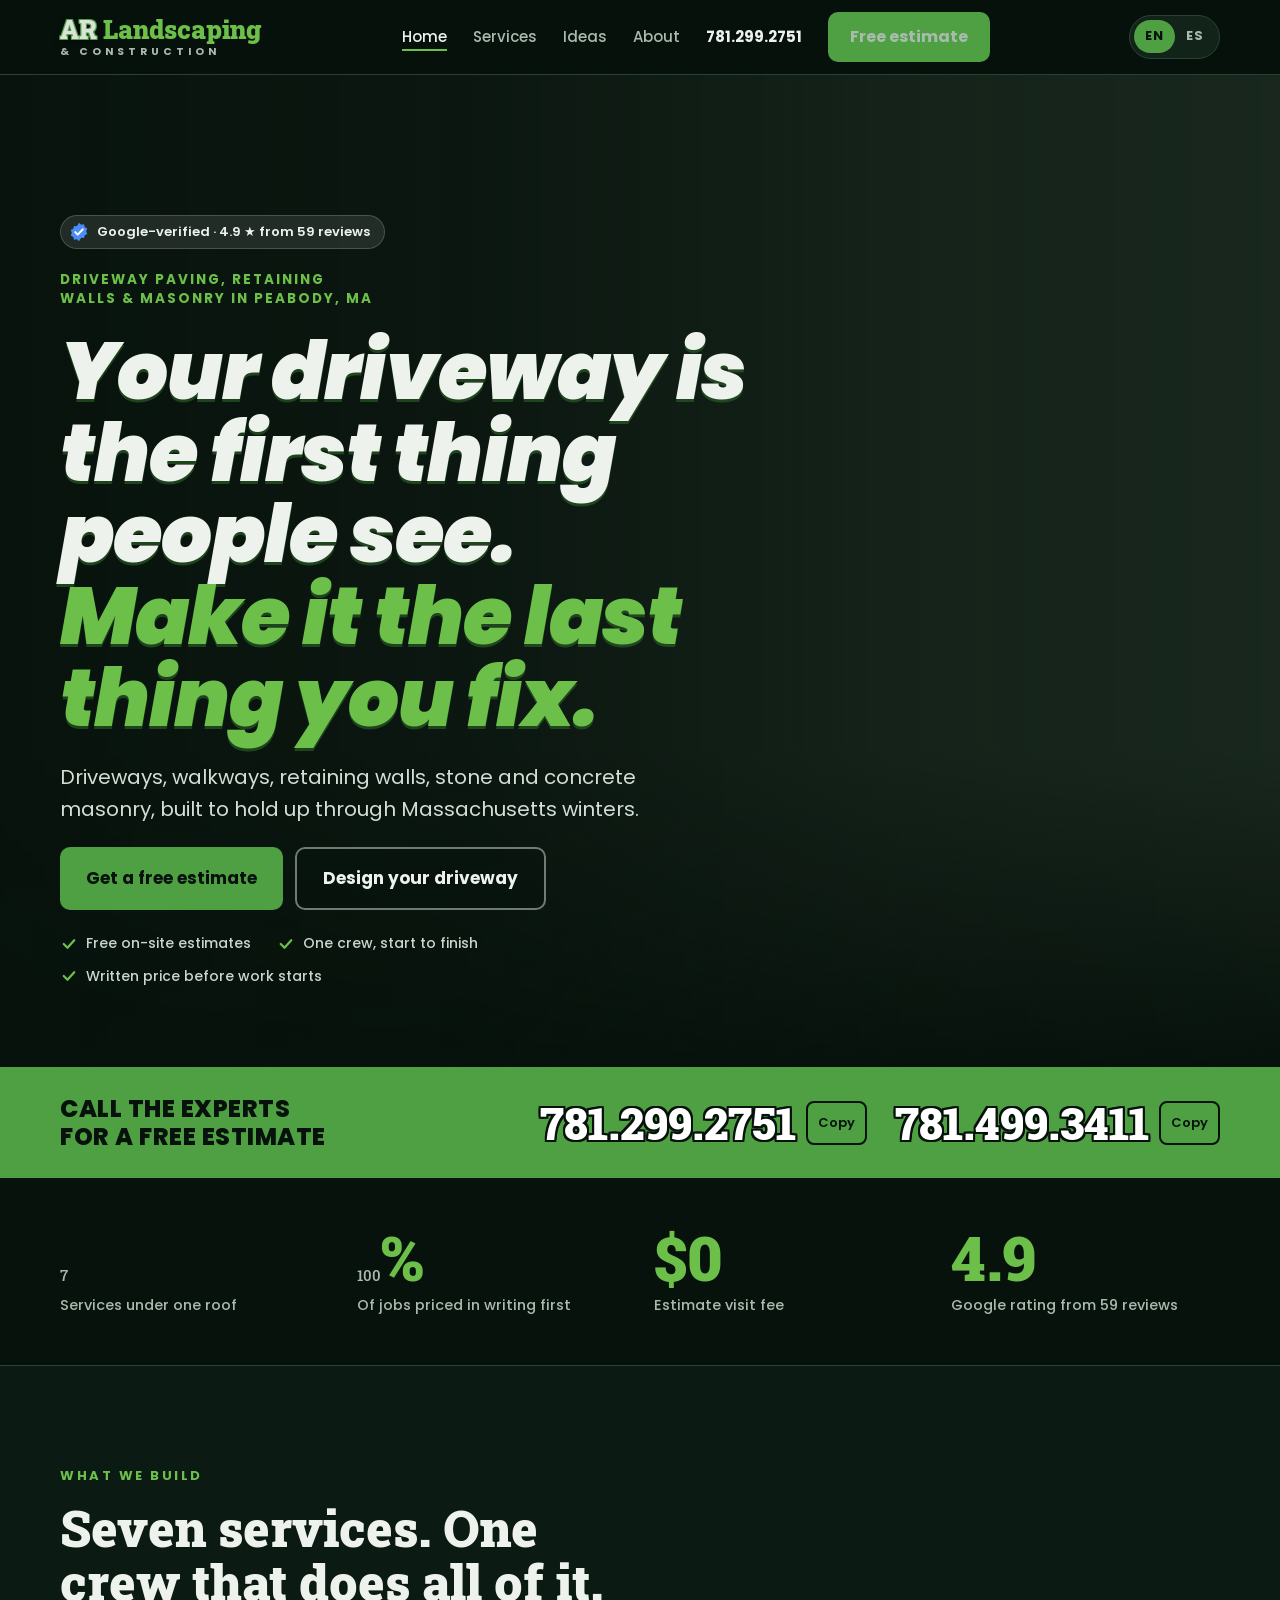
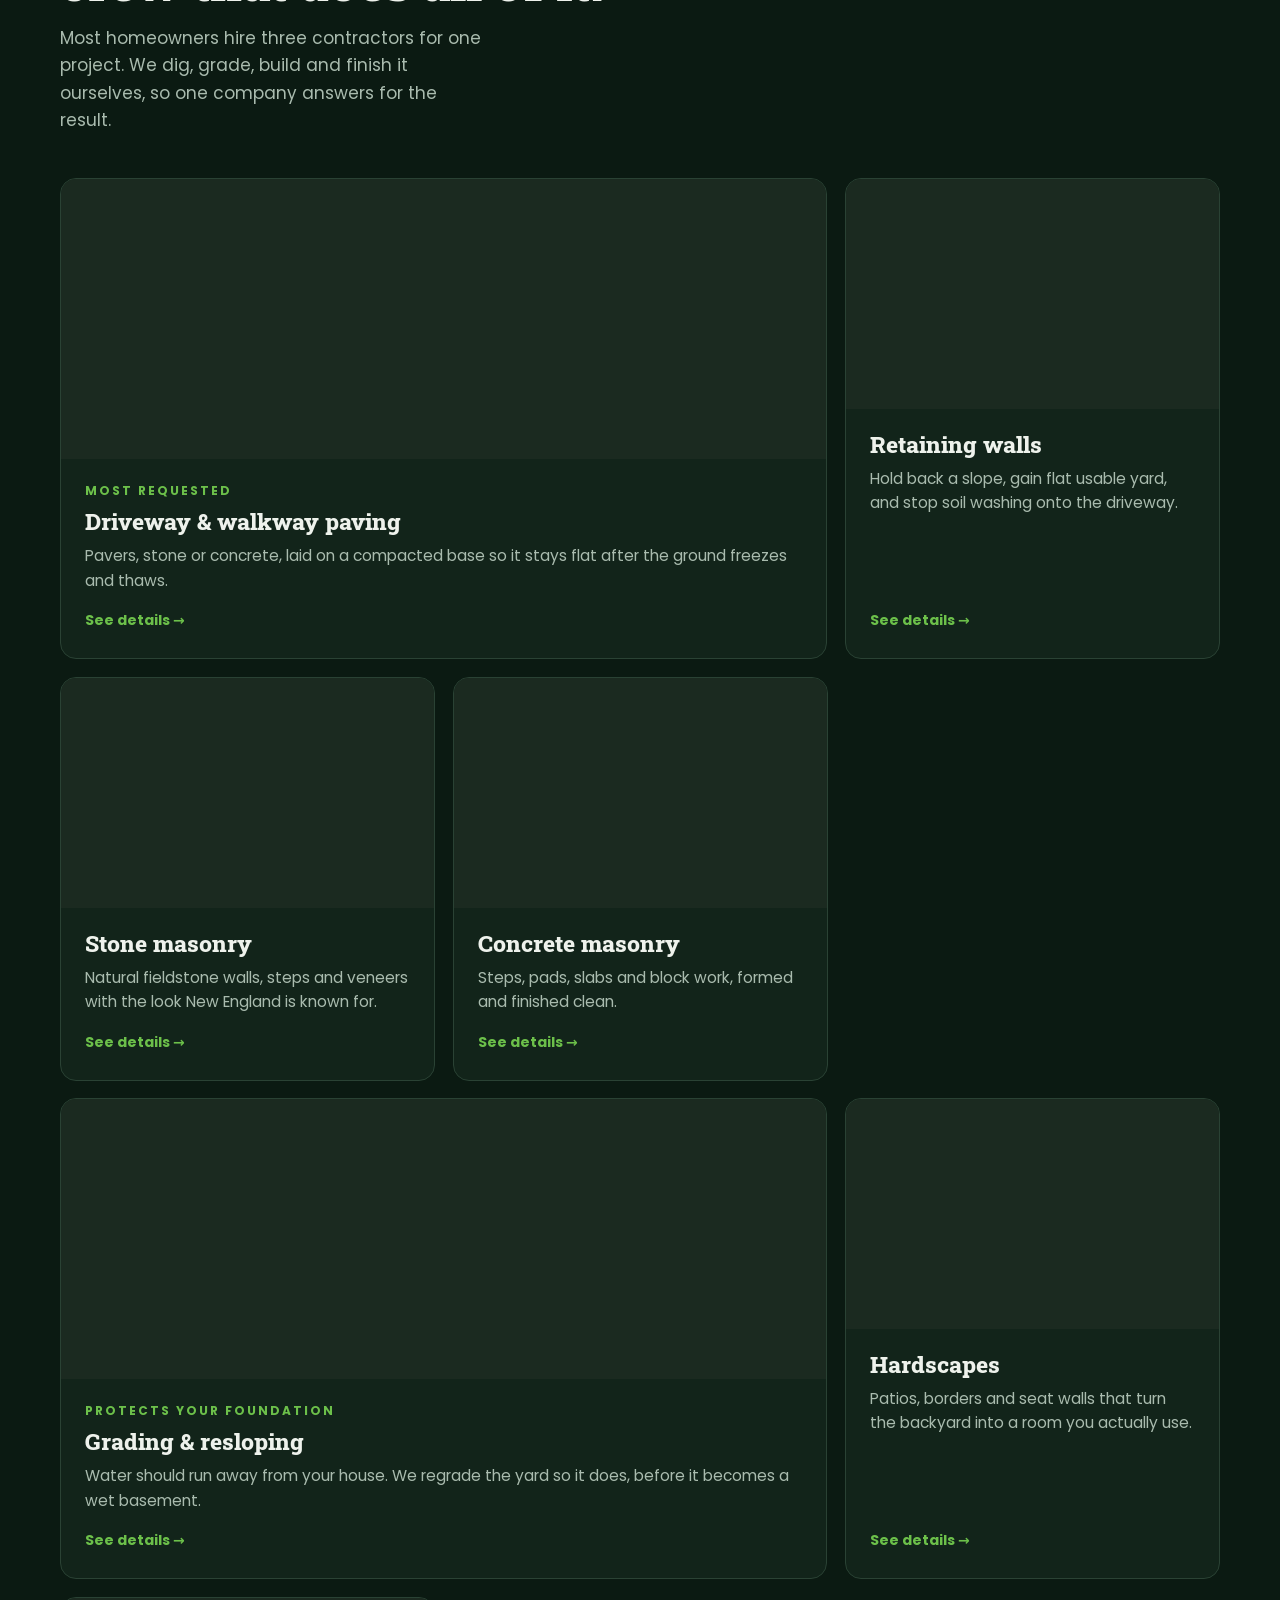
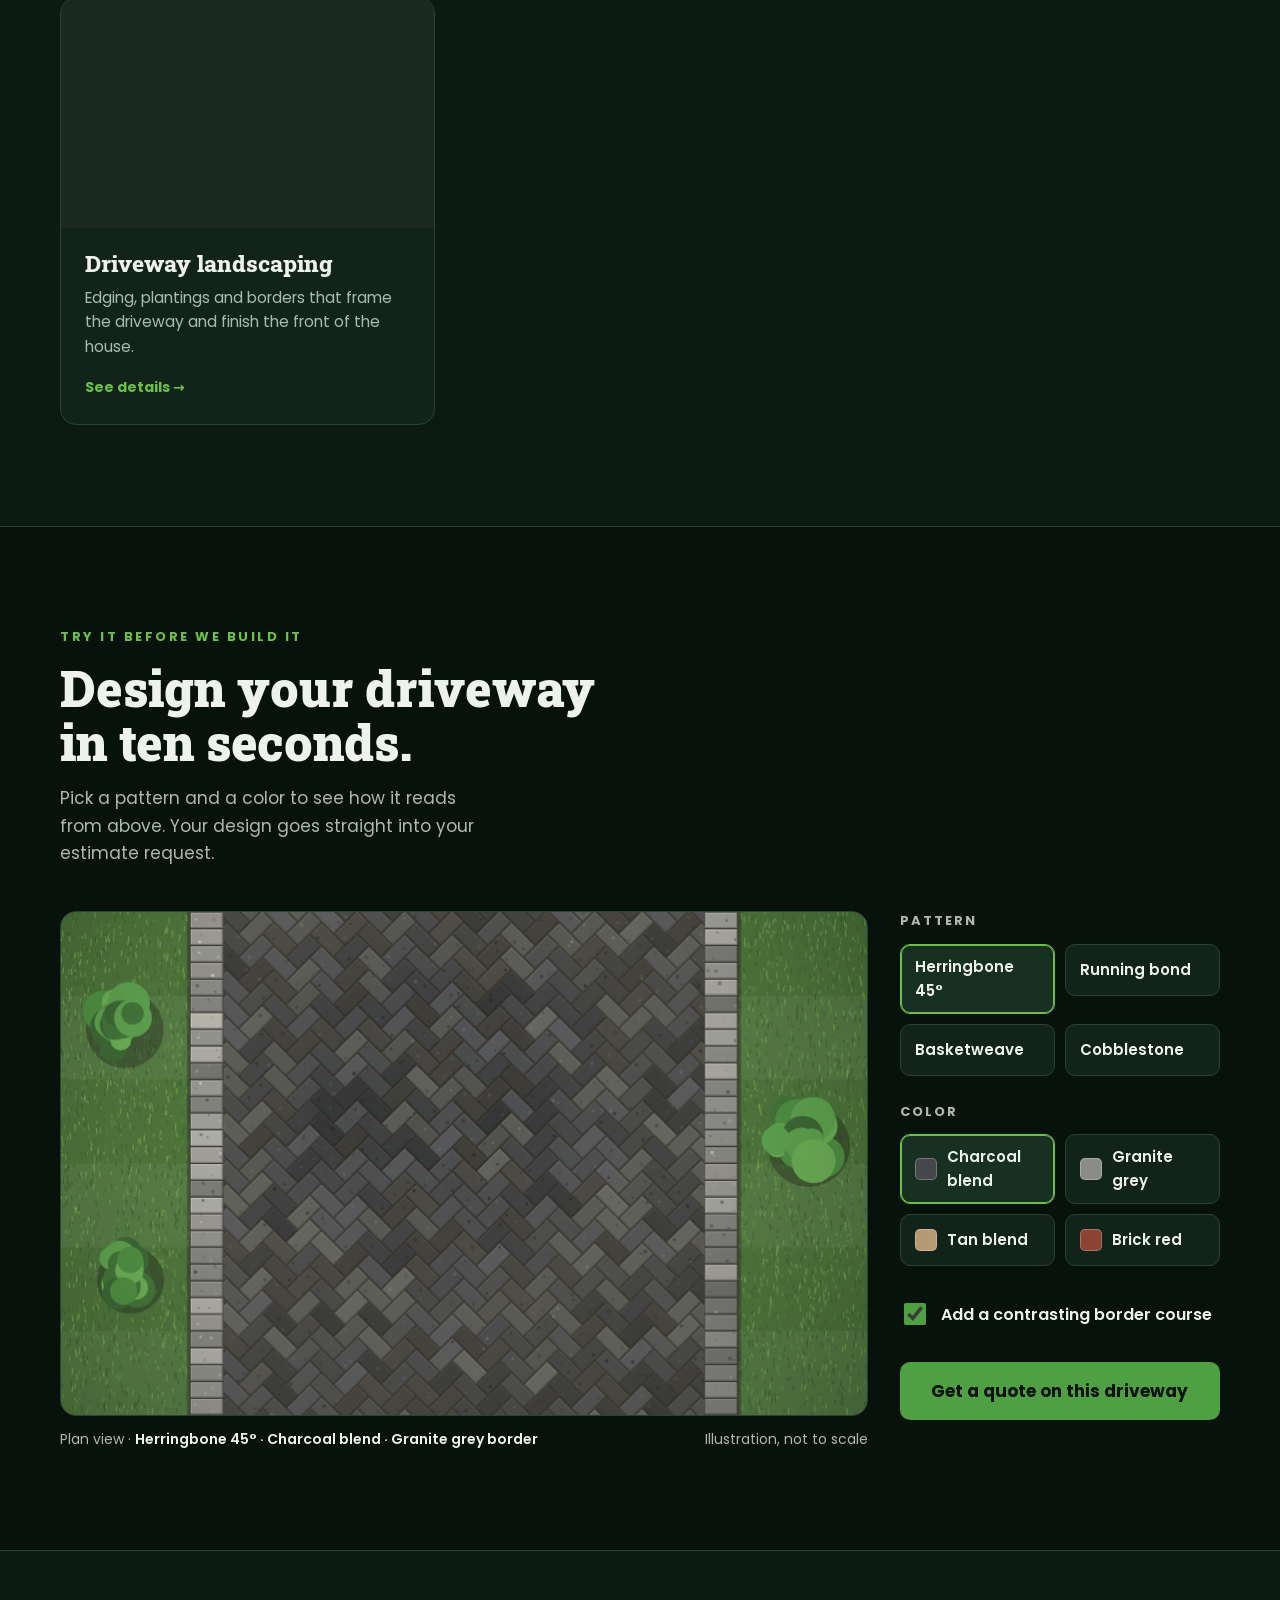
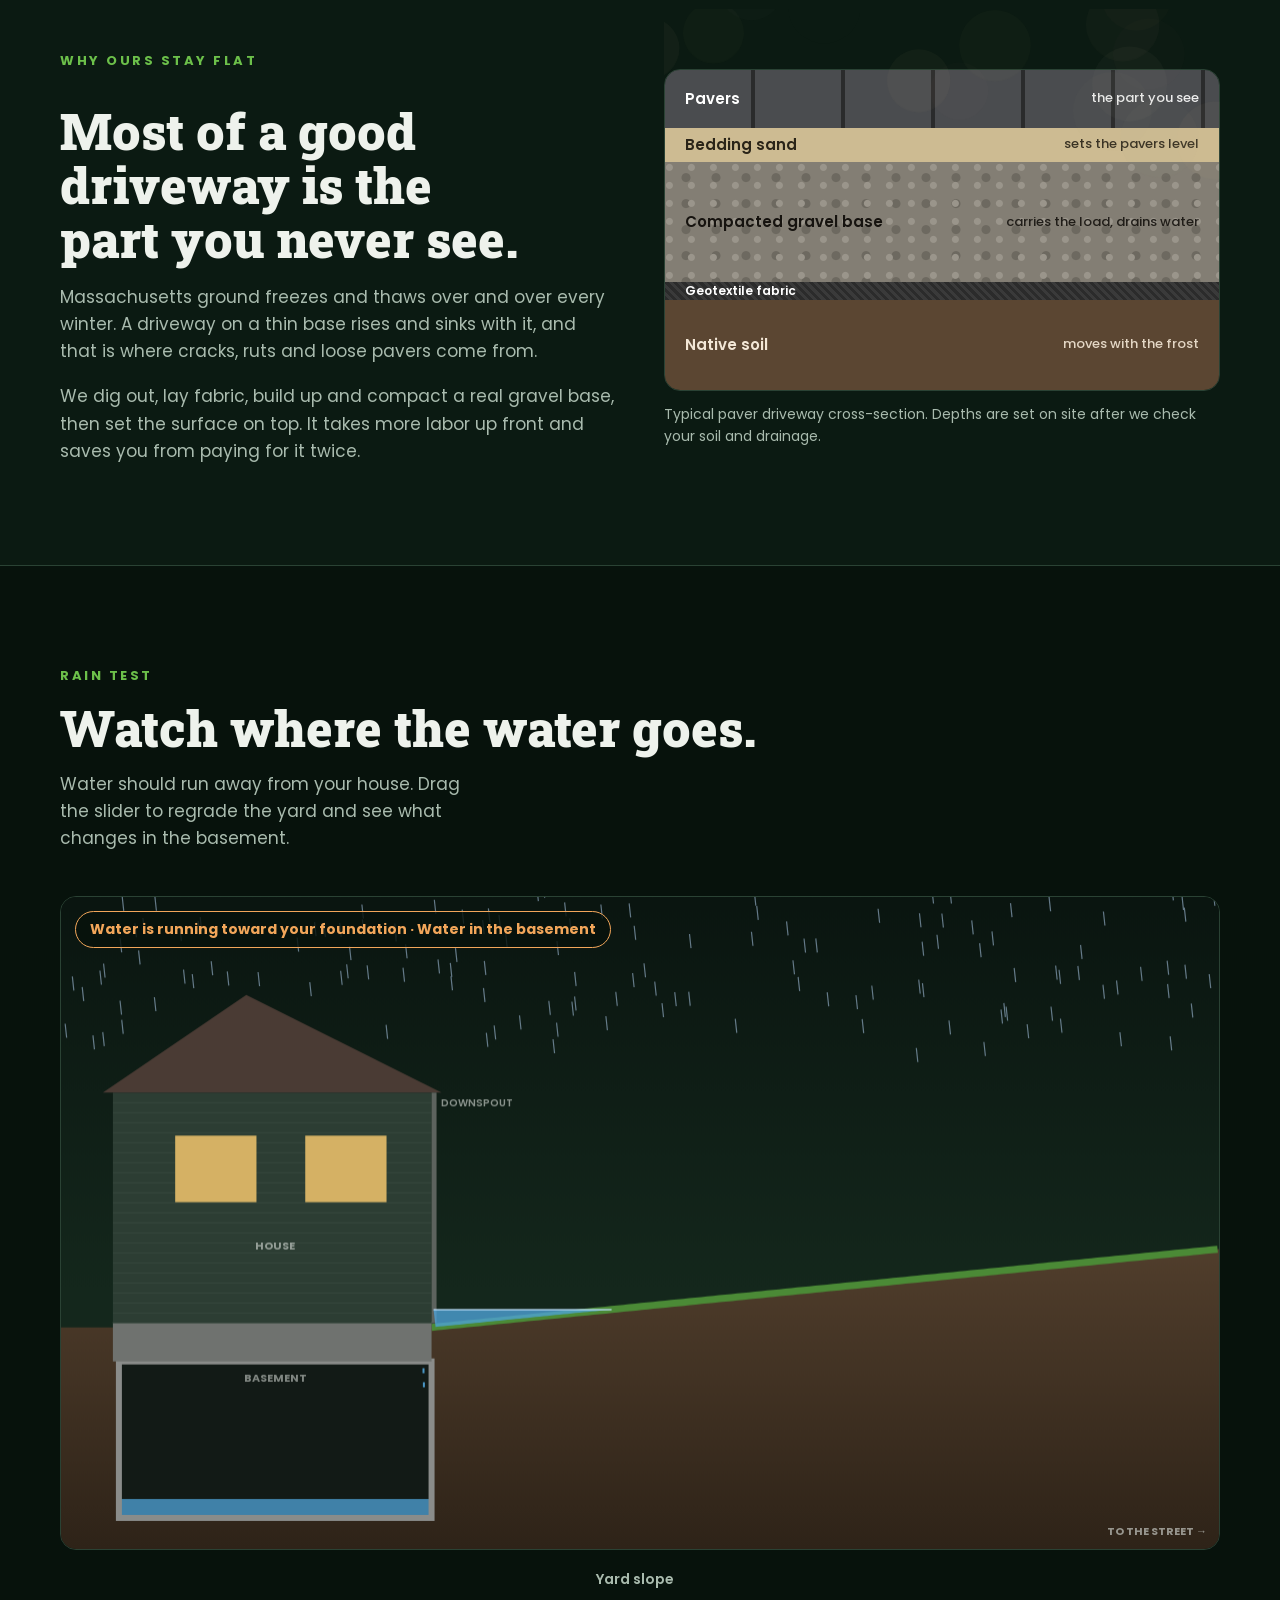
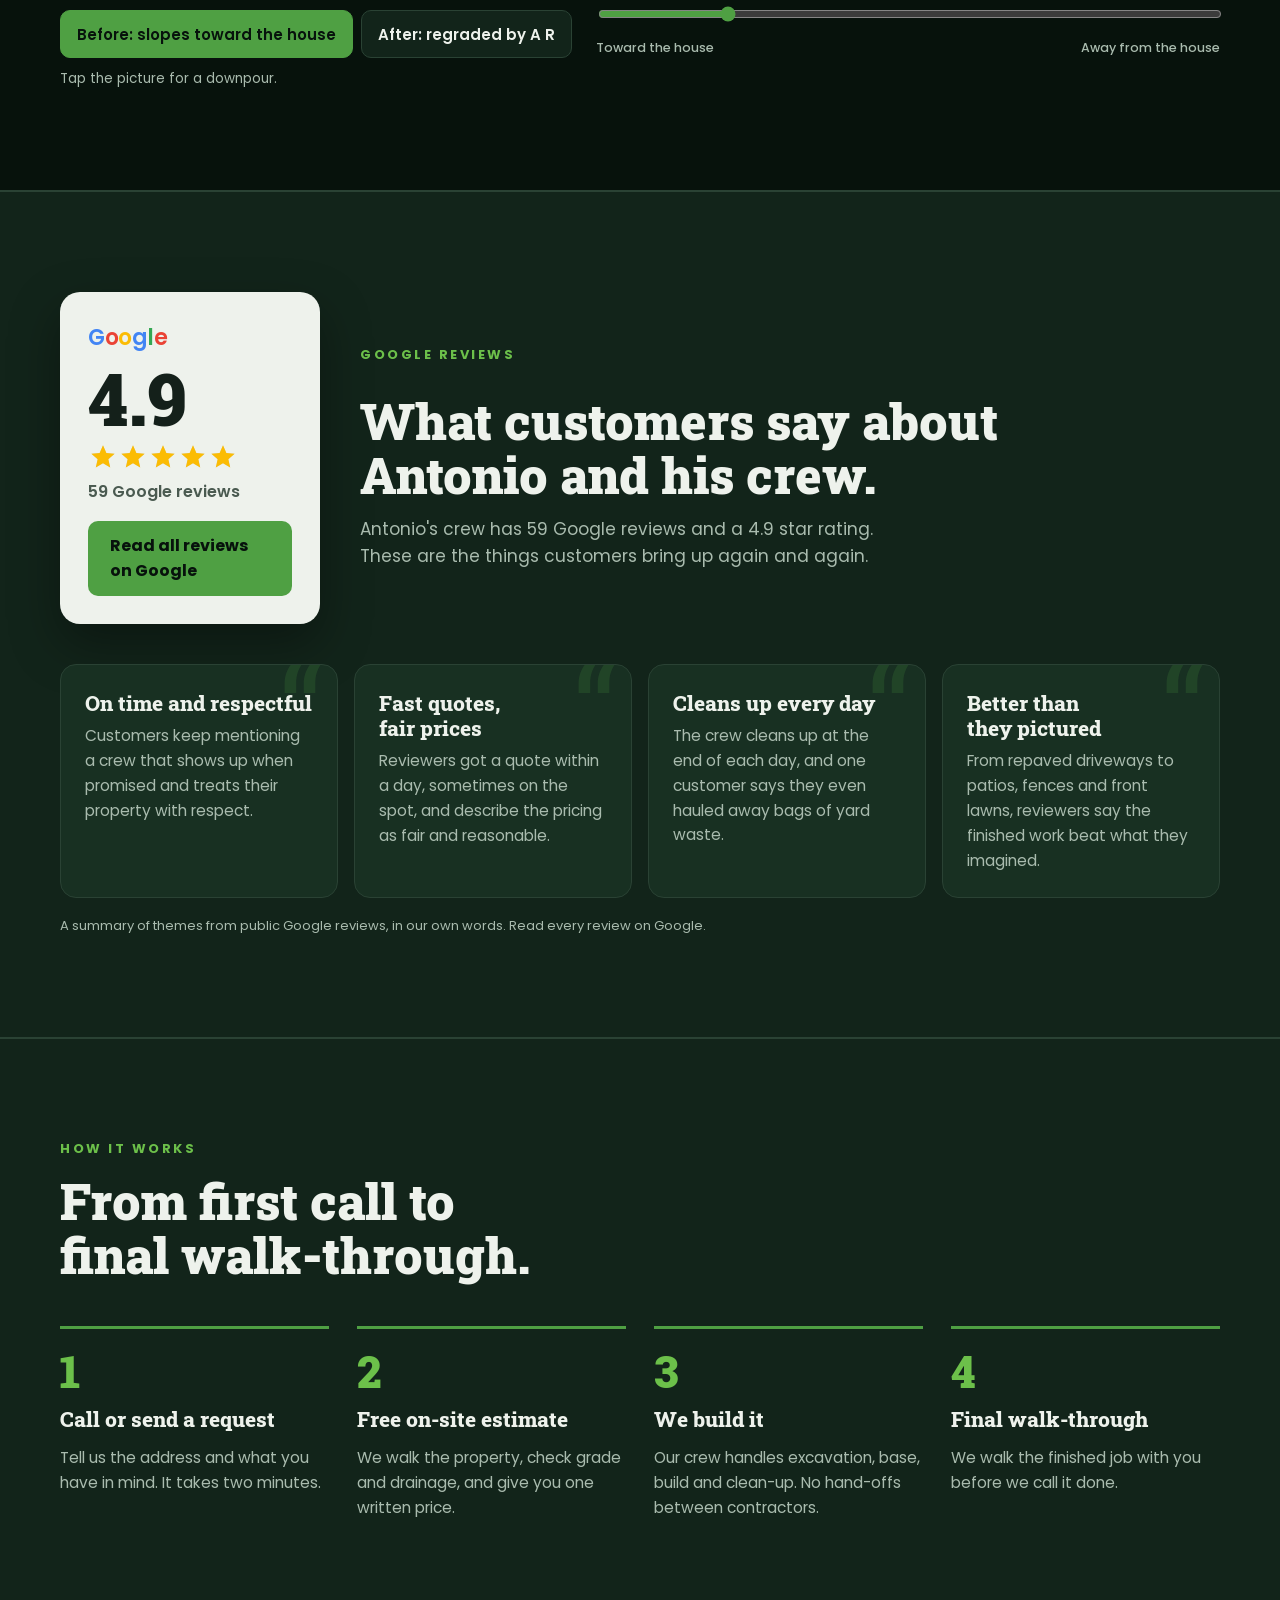
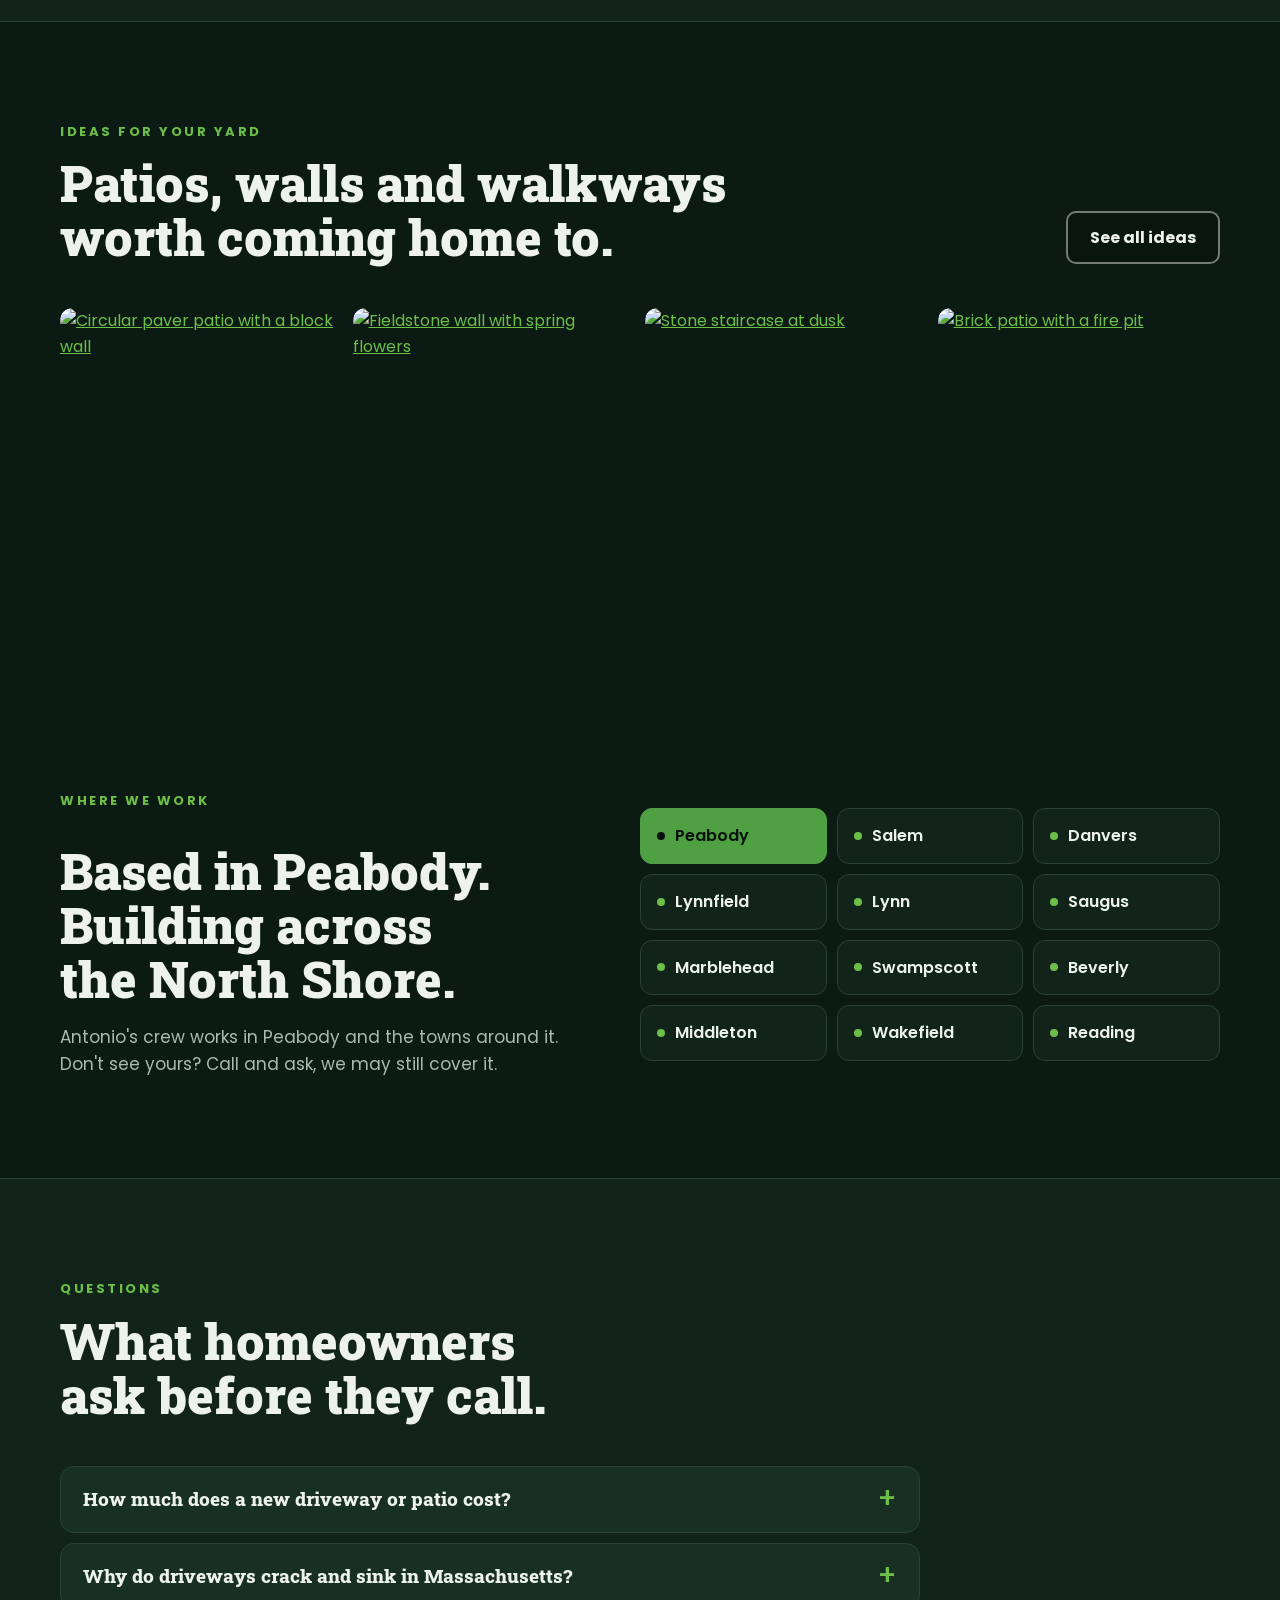
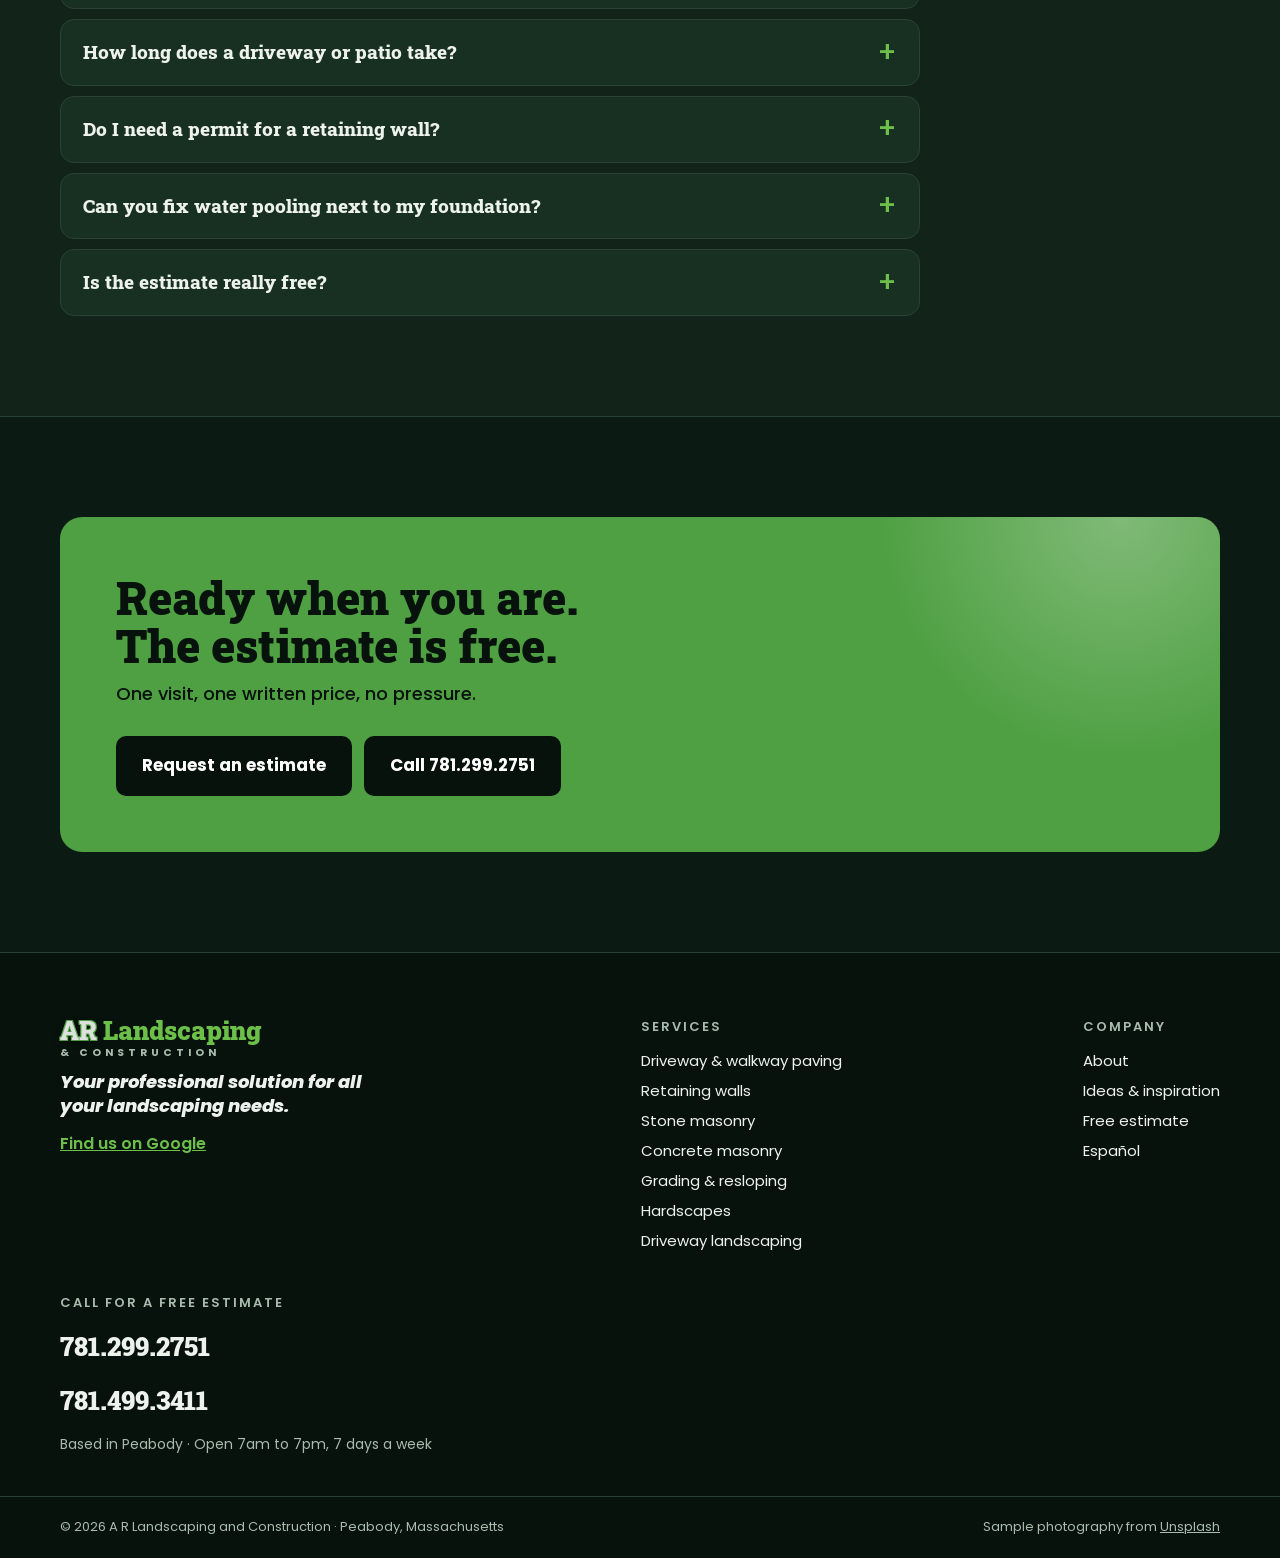
==== commit f9f75841: "Structured data: add image and logo Co-Authored-By: Claude Opus 5.5 <noreply@anthropic.com> Claude-S" ====
--- a/index.html
+++ b/index.html
@@ -23,7 +23,7 @@
 <noscript><link rel="stylesheet" href="https://fonts.googleapis.com/css2?family=Poppins:ital,wght@0,400;0,500;0,600;0,700;0,800;1,800;1,900&family=Roboto+Slab:wght@700;800;900&display=swap"></noscript>
 <link rel="preload" as="image" imagesrcset="https://images.unsplash.com/photo-1777428762767-e3a797da389a?auto=format,compress&fit=crop&w=360&q=50 360w, https://images.unsplash.com/photo-1777428762767-e3a797da389a?auto=format,compress&fit=crop&w=480&q=50 480w, https://images.unsplash.com/photo-1777428762767-e3a797da389a?auto=format,compress&fit=crop&w=640&q=50 640w, https://images.unsplash.com/photo-1777428762767-e3a797da389a?auto=format,compress&fit=crop&w=800&q=50 800w, https://images.unsplash.com/photo-1777428762767-e3a797da389a?auto=format,compress&fit=crop&w=1080&q=50 1080w, https://images.unsplash.com/photo-1777428762767-e3a797da389a?auto=format,compress&fit=crop&w=1440&q=50 1440w, https://images.unsplash.com/photo-1777428762767-e3a797da389a?auto=format,compress&fit=crop&w=1800&q=50 1800w" imagesizes="100vw" fetchpriority="high">
 <style>:root{--ink:#07120C; --ground:#0B1A12; --panel:#12241A; --panel-2:#183022; --line:#2A4234;--fg:#EEF2EC; --muted:#A9BBAE; --green:#4FA043; --green-hi:#6CC04A; --silver:#DCE1DC;--paper:#F3F5F0; --paper-ink:#14201A; --paper-muted:#4A5A50;--display:'Roboto Slab', Georgia, 'Times New Roman', serif;--body:'Poppins', 'Segoe UI', system-ui, -apple-system, sans-serif;--radius:16px; --max:1200px;color-scheme:dark;}*{box-sizing:border-box}html{scroll-behavior:smooth;-webkit-text-size-adjust:100%}@media (prefers-reduced-motion:reduce){html{scroll-behavior:auto}*,*::before,*::after{transition:none!important;animation:none!important}}body{margin:0;background:var(--ground);color:var(--fg);font-family:var(--body);font-size:16px;line-height:1.6;-webkit-font-smoothing:antialiased}img{max-width:100%;display:block}[hidden]{display:none!important}a{color:var(--green-hi)}h1,h2,h3{text-wrap:balance;margin:0}p{margin:0}.wrap{max-width:var(--max);margin:0 auto;padding-left:max(20px,env(safe-area-inset-left,0px));padding-right:max(20px,env(safe-area-inset-right,0px))}:focus-visible{outline:3px solid var(--green-hi);outline-offset:3px;border-radius:4px}.skip{position:absolute;left:-9999px;top:8px;z-index:100;background:var(--green);color:var(--ink);padding:10px 16px;border-radius:8px;font-weight:700}.skip:focus{left:16px}.wm{display:inline-flex;flex-direction:column;line-height:1;text-decoration:none;color:var(--fg)}.wm-top{font-family:var(--display);font-weight:900;font-size:26px;white-space:nowrap}.wm-ar{color:var(--silver);text-shadow:1px 1px 0 var(--green),-1px -1px 0 var(--green),1px -1px 0 var(--green),-1px 1px 0 var(--green),0 2px 6px rgba(0,0,0,.6)}.wm-l{color:var(--green-hi)}.wm-c{font-size:10.5px;font-weight:700;letter-spacing:4px;text-transform:uppercase;color:var(--muted);margin-top:5px}.hdr{position:sticky;top:0;z-index:50;background:rgba(7,18,12,.94);backdrop-filter:blur(10px);-webkit-backdrop-filter:blur(10px);border-bottom:1px solid var(--line)}.hdr .wrap{display:flex;align-items:center;justify-content:space-between;gap:16px;padding-block:12px}.nav{display:flex;align-items:center;gap:26px;font-size:15px;font-weight:500}.nav a{color:var(--muted);text-decoration:none}.nav a:hover,.nav a[aria-current="page"]{color:var(--fg)}.nav a[aria-current="page"]{box-shadow:0 2px 0 var(--green-hi)}.nav .num{color:var(--fg);font-weight:700;font-variant-numeric:tabular-nums}.hdr-tools{display:flex;align-items:center;gap:10px;order:3}.lang{display:inline-flex;align-items:center;min-height:44px;padding:4px;border-radius:999px;border:1.5px solid var(--line);background:var(--panel);text-decoration:none;font-weight:700;font-size:13px;letter-spacing:1px}.lang span{padding:6px 11px;border-radius:999px;color:var(--muted)}.lang span.on{background:var(--green);color:var(--ink)}.lang:hover{border-color:var(--green-hi)}@media (max-width:420px){.wm-top{font-size:21px}.wm-c{letter-spacing:3px}.lang span{padding:6px 9px}}.menu-btn{display:none;min-width:48px;min-height:48px;border-radius:10px;border:1.5px solid var(--line);background:var(--panel);color:var(--fg);cursor:pointer;align-items:center;justify-content:center}@media (max-width:960px){.menu-btn{display:inline-flex}.nav{position:absolute;left:0;right:0;top:100%;flex-direction:column;align-items:stretch;gap:0;background:var(--ink);border-bottom:1px solid var(--line);padding:8px max(20px,env(safe-area-inset-left,0px)) 20px;display:none}.nav.open{display:flex}.nav a{padding:14px 0;border-bottom:1px solid var(--line);font-size:17px}.nav a[aria-current="page"]{box-shadow:none;color:var(--green-hi)}.nav .btn{margin-top:14px;border-bottom:0}}.btn{display:inline-flex;align-items:center;justify-content:center;gap:10px;min-height:48px;padding:12px 22px;border-radius:10px;font-family:var(--body);font-weight:700;font-size:16px;text-decoration:none;border:0;cursor:pointer;transition:transform .15s ease,background .15s ease,border-color .15s ease}.btn:hover{transform:translateY(-1px)}.btn-green{background:var(--green);color:var(--ink)}.btn-green:hover{background:var(--green-hi)}.btn-ghost{background:rgba(7,18,12,.35);color:var(--fg);border:2px solid rgba(220,225,220,.5)}.btn-ghost:hover{border-color:var(--green-hi)}.btn-lg{font-size:17px;padding:16px 26px;min-height:56px}.hero{position:relative;overflow:hidden;background:#1b2a20;display:flex;align-items:flex-end;min-height:min(760px,92vh)}.hero>img{position:absolute;inset:0;width:100%;height:100%;object-fit:cover;animation:slowzoom 18s ease-out both}@keyframes slowzoom{from{scale:1.1}to{scale:1}}.hero::after{content:"";position:absolute;inset:0;background:linear-gradient(90deg,rgba(7,18,12,.94) 0%,rgba(7,18,12,.8) 36%,rgba(7,18,12,.3) 70%,rgba(7,18,12,.1) 100%),linear-gradient(0deg,rgba(7,18,12,1) 0%,rgba(7,18,12,0) 32%)}.hero .wrap{position:relative;z-index:2;width:100%;padding-block:140px 80px}.hero-copy{max-width:700px;display:flex;flex-direction:column;gap:22px}.verified{display:inline-flex;align-items:center;gap:8px;background:rgba(255,255,255,.1);border:1px solid rgba(255,255,255,.18);border-radius:999px;padding:6px 14px 6px 8px;font-size:13px;font-weight:600;width:max-content;max-width:100%}.hero .hero-title{font-style:italic;font-weight:900;font-size:clamp(40px,6.4vw,80px);line-height:1.02;letter-spacing:-1px;text-shadow:0 3px 0 rgba(47,107,42,.55)}.hero .hero-title em{display:block;color:var(--green-hi)}.lede{font-size:clamp(17px,1.6vw,20px);color:#D3DED6;max-width:580px}.ctas{display:flex;flex-wrap:wrap;gap:12px}.trust{display:flex;flex-wrap:wrap;gap:10px 26px;font-size:14px;color:#C9D6CD;font-weight:500}.trust span{display:inline-flex;align-items:center;gap:8px}.banner{position:relative;overflow:hidden;min-height:380px;display:flex;align-items:flex-end;background:#1b2a20}.banner>img{position:absolute;inset:0;width:100%;height:100%;object-fit:cover}.banner::after{content:"";position:absolute;inset:0;background:linear-gradient(0deg,rgba(7,18,12,.98) 0%,rgba(7,18,12,.55) 55%,rgba(7,18,12,.35) 100%)}.banner .wrap{position:relative;z-index:2;width:100%;padding-block:120px 48px;display:flex;flex-direction:column;gap:14px}.banner h1{font-family:var(--display);font-weight:900;font-size:clamp(36px,5vw,62px);line-height:1.05;max-width:820px}.banner p{color:#D3DED6;font-size:18px;max-width:640px}.band{background:var(--green);color:var(--ink)}.band .wrap{display:flex;flex-wrap:wrap;align-items:center;justify-content:space-between;gap:20px 40px;padding-block:28px}.band-label{font-weight:800;font-size:clamp(18px,2vw,24px);line-height:1.15;text-transform:uppercase;letter-spacing:.5px}.phones{display:flex;flex-wrap:wrap;gap:12px 28px}.phone{display:flex;align-items:center;gap:10px}.phone a{font-family:var(--display);font-weight:900;font-size:clamp(30px,3.6vw,44px);line-height:1;color:#fff;text-decoration:none;font-variant-numeric:tabular-nums;text-shadow:2px 2px 0 var(--ink),-2px -2px 0 var(--ink),2px -2px 0 var(--ink),-2px 2px 0 var(--ink),0 2px 0 var(--ink),2px 0 0 var(--ink),-2px 0 0 var(--ink),0 -2px 0 var(--ink)}.copy{min-width:44px;min-height:44px;border-radius:8px;border:2px solid var(--ink);background:transparent;color:var(--ink);font:600 13px var(--body);cursor:pointer;padding:0 10px}.copy:hover{background:rgba(7,18,12,.12)}.sec{padding-block:100px}.sec.alt{background:var(--panel);border-block:1px solid var(--line)}.sec.deep{background:var(--ink);border-block:1px solid var(--line)}.sec-head{display:flex;flex-wrap:wrap;justify-content:space-between;align-items:flex-end;gap:16px 40px;margin-bottom:44px}.sec-head h2,.h2{font-family:var(--display);font-weight:900;font-size:clamp(32px,4vw,50px);line-height:1.08;max-width:720px}.sec-head p{color:var(--muted);max-width:430px;font-size:17px}.kicker{display:block;font-size:13px;font-weight:700;letter-spacing:2.5px;text-transform:uppercase;color:var(--green-hi);margin-bottom:14px}.muted{color:var(--muted)}.svc-grid{display:grid;grid-template-columns:1fr;gap:18px}@media (min-width:680px){.svc-grid{grid-template-columns:repeat(2,minmax(0,1fr))}.svc-grid .svc:last-child{grid-column:span 2}}@media (min-width:1020px){.svc-grid{grid-template-columns:repeat(3,minmax(0,1fr))}.svc-grid .svc:last-child{grid-column:auto}.svc.wide{grid-column:span 2}}.svc{position:relative;background:var(--panel);border:1px solid var(--line);border-radius:var(--radius);overflow:hidden;display:flex;flex-direction:column;text-decoration:none;color:var(--fg);transition:border-color .2s ease,transform .2s ease}.svc:hover{border-color:var(--green);transform:translateY(-2px)}.svc .ph{height:230px;overflow:hidden;background:#1b2a20}.svc.wide .ph{height:280px}.svc .ph img{width:100%;height:100%;object-fit:cover;transition:transform .5s ease}.svc:hover .ph img{transform:scale(1.05)}.svc-body{padding:22px 24px 26px;display:flex;flex-direction:column;gap:8px;flex:1}.svc h3{font-family:var(--display);font-weight:800;font-size:23px;line-height:1.2}.svc p{color:var(--muted);font-size:15.5px}.svc .more{margin-top:auto;padding-top:8px;font-weight:700;font-size:14px;color:var(--green-hi)}.tag{font-size:12px;font-weight:700;letter-spacing:2px;text-transform:uppercase;color:var(--green-hi)}.dz{display:flex;flex-wrap:wrap;gap:32px;align-items:flex-start}.dz-preview{flex:999 1 560px;min-width:0;display:flex;flex-direction:column;gap:12px}.dz-preview canvas{width:100%;aspect-ratio:16/10;border-radius:var(--radius);display:block;background:#2f4a2a;border:1px solid var(--line)}.dz-cap{display:flex;flex-wrap:wrap;justify-content:space-between;gap:8px;font-size:14px;color:var(--muted)}.dz-cap strong{color:var(--fg);font-weight:600}.dz-controls{flex:1 1 320px;min-width:0;display:flex;flex-direction:column;gap:26px}fieldset{border:0;margin:0;padding:0}legend{font-size:13px;font-weight:700;letter-spacing:2px;text-transform:uppercase;color:var(--muted);padding:0;margin-bottom:12px}.opts{display:grid;grid-template-columns:repeat(2,minmax(0,1fr));gap:10px}.opt{position:relative}.opt input{position:absolute;opacity:0;inset:0;width:100%;height:100%;margin:0;cursor:pointer}.opt label{display:flex;align-items:center;gap:10px;min-height:52px;padding:10px 14px;border-radius:10px;border:1.5px solid var(--line);background:var(--panel);font-weight:600;font-size:15px;cursor:pointer}.opt input:checked+label{border-color:var(--green-hi);background:var(--panel-2);box-shadow:inset 0 0 0 1px var(--green-hi)}.opt input:focus-visible+label{outline:3px solid var(--green-hi);outline-offset:2px}.sw{width:22px;height:22px;border-radius:5px;flex:none;border:1px solid rgba(255,255,255,.25)}.toggle{display:flex;align-items:center;gap:12px;font-weight:600;min-height:44px;cursor:pointer}.toggle input{width:22px;height:22px;accent-color:var(--green)}.split{display:flex;flex-wrap:wrap;gap:48px;align-items:center}.split>*{flex:1 1 440px;min-width:0}.prose{display:flex;flex-direction:column;gap:18px}.prose p{color:var(--muted);font-size:17px;max-width:560px}.layers{display:flex;flex-direction:column;border-radius:var(--radius);overflow:hidden;border:1px solid var(--line)}.layer{display:flex;align-items:center;justify-content:space-between;gap:16px;padding:0 20px;font-weight:600;font-size:15px}.layer small{font-weight:500;opacity:.9;font-size:13px;text-align:right}.l1{height:58px;background:repeating-linear-gradient(90deg,#4a4c4f 0 86px,#2a2b2c 86px 90px);color:#fff}.l2{height:34px;background:#cdbb92;color:#2a2418}.l3{height:120px;background:radial-gradient(circle at 20% 30%,#9a958b 0 3px,transparent 4px) 0 0/22px 18px,radial-gradient(circle at 70% 60%,#6d6960 0 4px,transparent 5px) 0 0/30px 26px,#837e74;color:#16130f}.l4{height:18px;background:repeating-linear-gradient(45deg,#2b2b2b 0 3px,#3a3a3a 3px 6px);color:#fff;font-size:12px}.l5{height:90px;background:#5b4632;color:#f3e7d6}.fig-cap{margin-top:12px;font-size:14px;color:var(--muted)}.steps{display:grid;grid-template-columns:repeat(auto-fit,minmax(230px,1fr));gap:28px}.step{border-top:3px solid var(--green);padding-top:20px;display:flex;flex-direction:column;gap:10px}.step b{font-family:var(--display);font-weight:900;font-size:44px;line-height:1;color:var(--green-hi)}.step h3{font-family:var(--display);font-weight:800;font-size:21px}.step p{color:var(--muted);font-size:15.5px}.strip{display:grid;grid-template-columns:repeat(4,minmax(0,1fr));gap:10px}@media (max-width:820px){.strip{grid-template-columns:repeat(2,minmax(0,1fr))}}.strip img{width:100%;aspect-ratio:1/1;object-fit:cover;border-radius:12px}.filters{display:flex;flex-wrap:wrap;gap:8px;margin-bottom:28px}.filters button{min-height:44px;padding:8px 18px;border-radius:999px;border:1.5px solid var(--line);background:var(--panel);color:var(--fg);font:600 15px var(--body);cursor:pointer}.filters button[aria-pressed="true"]{background:var(--green);border-color:var(--green);color:var(--ink)}.gal{columns:3 300px;column-gap:14px}.gal figure{break-inside:avoid;margin:0 0 14px;border-radius:14px;overflow:hidden;background:var(--panel);border:1px solid var(--line)}.gal img{width:100%;height:auto}.gal figcaption{padding:12px 16px;font-size:14px;color:var(--muted);display:flex;justify-content:space-between;gap:12px}.gal figcaption b{color:var(--fg);font-weight:600}.row{display:flex;flex-wrap:wrap;gap:48px;align-items:center;padding-block:72px;border-bottom:1px solid var(--line);scroll-margin-top:90px}.row:nth-child(even){flex-direction:row-reverse}.row>*{flex:1 1 440px;min-width:0}.row .ph{border-radius:var(--radius);overflow:hidden;aspect-ratio:4/3;max-width:100%;background:#1b2a20}.row .ph img{width:100%;height:100%;object-fit:cover}.row h2{font-family:var(--display);font-weight:900;font-size:clamp(28px,3.2vw,40px);line-height:1.1}.row .prose ul{margin:0;padding:0;list-style:none;display:flex;flex-direction:column;gap:10px}.checks li{display:flex;gap:12px;align-items:flex-start}.checks li::before{content:"";flex:none;width:20px;height:20px;margin-top:4px;background:no-repeat center/contain url("data:image/svg+xml,%3Csvg xmlns='http://www.w3.org/2000/svg' viewBox='0 0 24 24' fill='none' stroke='%236CC04A' stroke-width='3' stroke-linecap='round' stroke-linejoin='round'%3E%3Cpath d='M5 12l5 5 9-10'/%3E%3C/svg%3E")}.values{display:grid;grid-template-columns:repeat(auto-fit,minmax(260px,1fr));gap:18px}.value{background:var(--panel);border:1px solid var(--line);border-radius:var(--radius);padding:28px;display:flex;flex-direction:column;gap:10px}.value h3{font-family:var(--display);font-weight:800;font-size:22px}.value p{color:var(--muted)}.proof{background:var(--panel);border:1px solid var(--line);border-radius:18px;padding:36px;display:flex;flex-wrap:wrap;align-items:center;justify-content:space-between;gap:24px}.proof h3{font-family:var(--display);font-weight:900;font-size:clamp(24px,3vw,34px);line-height:1.15;max-width:640px}.proof p{color:var(--muted);margin-top:8px}.cta{position:relative;overflow:hidden;border-radius:22px;background:var(--green);color:var(--ink);padding:56px;display:flex;flex-wrap:wrap;gap:28px;align-items:center;justify-content:space-between}.cta h2{font-family:var(--display);font-weight:900;font-size:clamp(30px,3.6vw,46px);line-height:1.05;max-width:620px}.cta p{font-weight:500;font-size:18px;margin-top:10px}.cta .btn-dark{background:var(--ink);color:#fff}.cta .btn-dark:hover{background:#000}.est{display:flex;flex-wrap:wrap;gap:48px;align-items:flex-start}.est-copy{flex:1 1 360px;min-width:0;display:flex;flex-direction:column;gap:18px}.est-copy p{color:var(--muted);font-size:17px}form.card{flex:1 1 440px;min-width:0;background:var(--paper);color:var(--paper-ink);border-radius:18px;padding:32px;display:flex;flex-direction:column;gap:16px;color-scheme:light}form.card h2{font-family:var(--display);font-weight:900;font-size:28px}.row2{display:grid;grid-template-columns:repeat(auto-fit,minmax(180px,1fr));gap:14px}.fld{display:flex;flex-direction:column;gap:6px;font-size:14px;font-weight:600}.fld input,.fld select,.fld textarea{font:inherit;font-weight:400;font-size:16px;padding:12px 14px;border:1.5px solid #B4C0B7;border-radius:10px;background:#fff;color:var(--paper-ink);min-height:48px}.fld textarea{min-height:110px;resize:vertical}.fld input:focus,.fld select:focus,.fld textarea:focus{outline:3px solid var(--green);outline-offset:1px;border-color:var(--green)}.hp{position:absolute;left:-9999px}.err{color:#9B1C1C;font-size:14px;font-weight:600}.done{background:#E3F1DD;border:1.5px solid var(--green);border-radius:12px;padding:18px;display:flex;flex-direction:column;gap:6px;font-size:15px}.done strong{font-size:18px}.fine{font-size:13px;color:var(--paper-muted);text-align:center}.contact-cards{display:flex;flex-direction:column;gap:12px}.ccard{background:var(--panel);border:1px solid var(--line);border-radius:14px;padding:18px 20px;display:flex;justify-content:space-between;align-items:center;gap:12px;flex-wrap:wrap}.ccard a{font-family:var(--display);font-weight:900;font-size:28px;color:var(--fg);text-decoration:none;font-variant-numeric:tabular-nums}.ccard span{color:var(--muted);font-size:14px}footer{background:var(--ink);border-top:1px solid var(--line)}.ft{padding-block:64px 40px;display:flex;flex-wrap:wrap;gap:40px;justify-content:space-between}.ft-col{display:flex;flex-direction:column;gap:12px;min-width:0}.ft-col h4,.ft-col .ft-h{font-family:var(--body);font-weight:600;margin:0;font-size:13px;letter-spacing:2px;text-transform:uppercase;color:var(--muted)}.ft-col ul{list-style:none;margin:0;padding:0;display:flex;flex-direction:column;gap:6px;font-size:15px}.ft-col ul a{color:var(--fg);text-decoration:none}.ft-col ul a:hover{color:var(--green-hi)}.ft-tag{font-style:italic;font-weight:800;font-size:18px;max-width:340px;line-height:1.35}.ft-nums a{font-family:var(--display);font-weight:900;font-size:26px;color:var(--fg);text-decoration:none;font-variant-numeric:tabular-nums}.ft-base{border-top:1px solid var(--line);font-size:13px;color:var(--muted)}.ft-base .wrap{padding-block:20px;display:flex;flex-wrap:wrap;gap:12px;justify-content:space-between}.ft-base a{color:var(--muted)}.callbar{display:none}@media (max-width:700px){.callbar{display:flex;position:fixed;left:0;right:0;bottom:0;z-index:55;gap:10px;background:var(--ink);border-top:1px solid var(--line);padding:10px max(16px,env(safe-area-inset-right,0px)) calc(10px + env(safe-area-inset-bottom,0px)) max(16px,env(safe-area-inset-left,0px))}.callbar .btn{flex:1 1 0;min-height:50px;padding:10px;font-size:15px}body{padding-bottom:76px}.sec{padding-block:72px}.hero .wrap{padding-block:110px 56px}.proof,form.card,.cta{padding:26px}.row{padding-block:48px;gap:28px}}.toast{position:fixed;left:50%;bottom:calc(96px + env(safe-area-inset-bottom,0px));transform:translateX(-50%);background:var(--fg);color:var(--ink);font-weight:700;padding:10px 18px;border-radius:999px;z-index:70;font-size:14px}.js .reveal{opacity:0;transform:translateY(18px);transition:opacity .6s ease,transform .6s ease}.js .reveal.in{opacity:1;transform:none}@media (prefers-reduced-motion:reduce){.js .reveal{opacity:1;transform:none}}.progress-bar{position:fixed;left:0;right:0;top:0;height:3px;z-index:80;background:var(--green-hi);transform-origin:0 50%;transform:scaleX(0);pointer-events:none}.hdr .wrap{transition:padding .3s ease}.hdr.scrolled{box-shadow:0 8px 24px rgba(0,0,0,.35)}.hdr.scrolled .wrap{padding-block:7px}.hero>img,.banner>img{will-change:translate}@keyframes rise{from{opacity:0;transform:translateY(.55em) rotate(2deg)}to{opacity:1;transform:none}}@keyframes fadeUp{from{opacity:0;transform:translateY(16px)}to{opacity:1;transform:none}}.js .hero .hero-title.wsplit .w{display:inline-block;opacity:0;animation:rise .75s cubic-bezier(.2,.75,.25,1) forwards;animation-delay:calc(var(--d) + 250ms)}.js .hero .verified{animation:fadeUp .6s ease both .1s}.js .hero .lede{animation:fadeUp .7s ease both 1.1s}.js .hero .ctas{animation:fadeUp .7s ease both 1.3s}.js .hero .trust{animation:fadeUp .7s ease both 1.5s}.js .banner .wrap>*{animation:fadeUp .7s ease both}.js .banner .wrap>*:nth-child(2){animation-delay:.12s}.js .banner .wrap>*:nth-child(3){animation-delay:.24s}.btn-green{position:relative;overflow:hidden}.btn-green::after{content:"";position:absolute;inset:0;background:linear-gradient(110deg,transparent 30%,rgba(255,255,255,.45) 50%,transparent 70%);transform:translateX(-120%);transition:transform .7s ease}.btn-green:hover::after{transform:translateX(120%)}.band .phone{transition:transform .2s ease}.band .phone:hover{transform:translateY(-2px)}.js .svc.reveal .ph img{transform:scale(1.18);transition:transform 1.4s cubic-bezier(.2,.7,.2,1)}.js .svc.reveal.in .ph img{transform:scale(1)}.js .svc.reveal.in:hover .ph img{transform:scale(1.06);transition-duration:.5s}.stats{background:var(--ink);border-bottom:1px solid var(--line)}.stats-grid{display:grid;grid-template-columns:repeat(4,minmax(0,1fr));gap:28px;padding-block:48px}@media (max-width:760px){.stats-grid{grid-template-columns:repeat(2,minmax(0,1fr));gap:28px 18px}}.stat{display:flex;flex-direction:column;gap:6px;min-width:0}.stat b{font-family:var(--display);font-weight:900;font-size:clamp(40px,5vw,62px);line-height:1;color:var(--green-hi);font-variant-numeric:tabular-nums}.stat span{color:var(--muted);font-size:14.5px;font-weight:500}@keyframes layIn{from{opacity:0;transform:translateX(-36px)}to{opacity:1;transform:none}}@keyframes compact{0%{opacity:0;transform:translateY(-26px) scaleY(1.25)}60%{opacity:1;transform:translateY(0) scaleY(.94)}80%{opacity:1;transform:scaleY(1.02)}100%{opacity:1;transform:none}}@keyframes dropIn{0%{opacity:0;transform:translateY(-40px)}70%{opacity:1;transform:translateY(3px)}100%{opacity:1;transform:none}}.js figure.reveal .layer{opacity:0}.js figure.reveal.in .l5{animation:layIn .55s ease forwards 0s}.js figure.reveal.in .l4{animation:layIn .5s ease forwards .35s}.js figure.reveal.in .l3{transform-origin:50% 100%;animation:compact .8s cubic-bezier(.3,.7,.3,1) forwards .7s}.js figure.reveal.in .l2{animation:layIn .5s ease forwards 1.35s}.js figure.reveal.in .l1{animation:dropIn .7s cubic-bezier(.3,.7,.3,1) forwards 1.7s}.step{position:relative}.js .step.reveal{border-top-color:transparent}.js .step.reveal::before{content:"";position:absolute;left:0;right:0;top:-3px;height:3px;background:var(--green);transform:scaleX(0);transform-origin:0 50%;transition:transform .8s cubic-bezier(.2,.7,.2,1) .15s}.js .step.reveal.in::before{transform:scaleX(1)}.js .step.reveal b{display:inline-block;transform:scale(.4);opacity:0;transition:transform .5s cubic-bezier(.3,1.6,.5,1) .35s,opacity .3s ease .35s}.js .step.reveal.in b{transform:none;opacity:1}.strip img{transition:transform .5s ease}.strip a{overflow:hidden;border-radius:12px;display:block}.strip a:hover img{transform:scale(1.06)}@keyframes pop{from{opacity:0;transform:scale(.94)}to{opacity:1;transform:none}}.gal figure.pop{animation:pop .45s ease both}.cta::before{content:"";position:absolute;width:520px;height:520px;right:-160px;top:-260px;border-radius:50%;background:radial-gradient(circle,rgba(255,255,255,.28),transparent 65%);animation:drift 9s ease-in-out infinite alternate;pointer-events:none}.cta>*{position:relative}@keyframes drift{from{transform:translate(0,0)}to{transform:translate(-140px,120px)}}@media (max-width:700px){.js .callbar{transform:translateY(110%);transition:transform .35s ease}.js .callbar.show{transform:none}}@media (prefers-reduced-motion:reduce){.js .hero .hero-title.wsplit .w,.js figure.reveal .layer,.js .step.reveal b{opacity:1!important;transform:none!important;animation:none!important}.js .step.reveal::before{transform:scaleX(1)}.cta::before{animation:none}.js .callbar{transform:none}}.rv-top{display:flex;flex-wrap:wrap;gap:40px;align-items:center;margin-bottom:40px}.rv-copy{flex:999 1 420px;min-width:0;display:flex;flex-direction:column;gap:14px}.rv-score{flex:1 1 260px;max-width:340px;background:var(--fg);color:#14201A;border-radius:20px;padding:28px;display:flex;flex-direction:column;align-items:flex-start;gap:8px;box-shadow:0 20px 50px rgba(0,0,0,.35)}.g-word{font-family:'Product Sans',var(--body);font-size:22px;letter-spacing:-.5px}.g-word b{font-weight:600}.rv-num{font-family:var(--display);font-weight:900;font-size:72px;line-height:1;font-variant-numeric:tabular-nums}.rv-stars{position:relative;width:150px;height:28px;background:url("data:image/svg+xml,%3Csvg xmlns='http://www.w3.org/2000/svg' viewBox='0 0 24 24'%3E%3Cpath fill='%23D5D9D3' d='M12 2l2.9 6.6 7.1.6-5.4 4.7 1.6 7L12 17.3 5.8 20.9l1.6-7L2 9.2l7.1-.6z'/%3E%3C/svg%3E") 0 0/30px 28px repeat-x}.rv-fill{position:absolute;inset:0 auto 0 0;width:98%;background:url("data:image/svg+xml,%3Csvg xmlns='http://www.w3.org/2000/svg' viewBox='0 0 24 24'%3E%3Cpath fill='%23FBBC04' d='M12 2l2.9 6.6 7.1.6-5.4 4.7 1.6 7L12 17.3 5.8 20.9l1.6-7L2 9.2l7.1-.6z'/%3E%3C/svg%3E") 0 0/30px 28px repeat-x}.js .rv-score.reveal .rv-fill{width:0;transition:width 1.3s cubic-bezier(.2,.7,.2,1) .4s}.js .rv-score.reveal.in .rv-fill{width:98%}.rv-count{font-weight:600;color:#4A5A50;margin-bottom:8px}.themes{display:grid;grid-template-columns:repeat(auto-fit,minmax(240px,1fr));gap:16px}.theme{position:relative;background:var(--panel-2);border:1px solid var(--line);border-radius:16px;padding:26px 24px 24px;display:flex;flex-direction:column;gap:8px;overflow:hidden}.theme .q{position:absolute;right:14px;top:-18px;font-family:var(--display);font-size:120px;line-height:1;color:var(--green);opacity:.18}.theme h3{font-family:var(--display);font-weight:800;font-size:21px;line-height:1.2}.theme p{color:var(--muted);font-size:15.5px}.rv-note{margin-top:18px;font-size:13px;color:var(--muted)}@media (prefers-reduced-motion:reduce){.js .rv-score.reveal .rv-fill{width:98%;transition:none}}.rain-wrap{position:relative;border-radius:var(--radius);overflow:hidden;border:1px solid var(--line);background:#0a1510}#rainCanvas{display:block;width:100%;max-width:100%;aspect-ratio:16/9;cursor:pointer;touch-action:manipulation}@media (max-width:620px){#rainCanvas{aspect-ratio:4/3.4}}.rain-status{position:absolute;left:14px;top:14px;right:14px;width:max-content;max-width:calc(100% - 28px);margin:0;padding:8px 14px;border-radius:999px;font-weight:700;font-size:14px;line-height:1.3;background:rgba(7,18,12,.82);border:1.5px solid currentColor;transition:color .3s ease}.rain-status:empty{display:none}.rain-status.warn{color:#F2A65A}.rain-status.ok{color:var(--green-hi)}.rain-status.flat{color:#9EC9E8}.rain-controls{display:flex;flex-wrap:wrap;gap:14px 24px;align-items:flex-end;margin-top:18px}.rain-controls .seg{display:flex;flex-wrap:wrap;gap:8px}.rain-controls button{min-height:48px;padding:8px 16px;border-radius:10px;border:1.5px solid var(--line);background:var(--panel);color:var(--fg);font:600 15px var(--body);cursor:pointer;transition:background .2s ease,border-color .2s ease}.rain-controls button[aria-pressed="true"]{background:var(--green);border-color:var(--green);color:var(--ink)}.rain-range{flex:1 1 260px;min-width:0;display:flex;flex-direction:column;gap:6px;font-size:14px;font-weight:600;color:var(--muted)}.rain-range input{width:100%;min-height:32px;accent-color:var(--green)}.rain-ends{display:flex;justify-content:space-between;gap:10px;font-size:12.5px;font-weight:500}.rain-hint{margin-top:10px;font-size:13.5px;color:var(--muted)}.base figure,figure.reveal{position:relative}.dust{position:absolute;left:0;right:0;top:-60px;width:100%;height:calc(100% + 60px);pointer-events:none;z-index:2}.svc,.theme,.value{transform-style:preserve-3d;will-change:transform}.js .svc.reveal.in,.js .theme.reveal.in,.js .value.reveal.in{transition:opacity .6s ease,transform .45s cubic-bezier(.2,.7,.2,1),border-color .2s ease}.js .svc.reveal.in.tilt,.js .theme.reveal.in.tilt,.js .value.reveal.in.tilt{transform:perspective(900px) rotateX(var(--rx,0deg)) rotateY(var(--ry,0deg)) translateZ(0) scale(1.015);transition:transform .12s ease-out,border-color .2s ease}.svc::after,.theme::after,.value::after{content:"";position:absolute;inset:0;border-radius:inherit;pointer-events:none;opacity:0;transition:opacity .25s ease;background:radial-gradient(circle at var(--mx,50%) var(--my,50%),rgba(255,255,255,.16),transparent 55%)}.svc.tilt::after,.theme.tilt::after,.value.tilt::after{opacity:1}.value{position:relative}.hero .hero-title{margin:0}.hero-kicker{margin:0;font-family:var(--body);font-size:13.5px;font-weight:700;letter-spacing:2px;text-transform:uppercase;color:var(--green-hi);line-height:1.4;max-width:560px}.js .hero .hero-kicker{animation:fadeUp .6s ease both .15s}.areas{display:flex;flex-wrap:wrap;gap:40px;align-items:center}.areas>.prose{flex:1 1 380px;min-width:0}.towns{flex:1 1 420px;min-width:0;list-style:none;margin:0;padding:0;display:grid;grid-template-columns:repeat(3,minmax(0,1fr));gap:10px}@media (max-width:520px){.towns{grid-template-columns:repeat(2,minmax(0,1fr))}}.towns li{background:var(--panel);border:1px solid var(--line);border-radius:12px;padding:14px 16px;font-weight:600;display:flex;align-items:center;gap:10px}.towns li::before{content:"";width:8px;height:8px;border-radius:50%;background:var(--green-hi);flex:none}.towns li:first-child{background:var(--green);border-color:var(--green);color:var(--ink)}.towns li:first-child::before{background:var(--ink)}.faq{display:flex;flex-direction:column;gap:10px;max-width:860px}.qa{background:var(--panel-2);border:1px solid var(--line);border-radius:14px;overflow:hidden}.qa summary{list-style:none;cursor:pointer;padding:20px 56px 20px 22px;font-family:var(--display);font-weight:800;font-size:19px;line-height:1.3;position:relative;min-height:44px}.qa summary::-webkit-details-marker{display:none}.qa summary::after{content:"+";position:absolute;right:22px;top:50%;transform:translateY(-50%);font-family:var(--body);font-weight:500;font-size:28px;color:var(--green-hi);transition:transform .25s ease}.qa[open] summary::after{transform:translateY(-50%) rotate(45deg)}.qa p{padding:0 22px 22px;color:var(--muted);font-size:16px;max-width:720px}.qa[open]{border-color:var(--green)}</style>
-<script type="application/ld+json">{"@context": "https://schema.org", "@type": "HomeAndConstructionBusiness", "name": "A R Landscaping and Construction", "telephone": ["+1-781-299-2751", "+1-781-499-3411"], "address": {"@type": "PostalAddress", "addressLocality": "Peabody", "addressRegion": "MA", "postalCode": "01960", "addressCountry": "US"}, "openingHoursSpecification": [{"@type": "OpeningHoursSpecification", "dayOfWeek": ["Monday", "Tuesday", "Wednesday", "Thursday", "Friday", "Saturday", "Sunday"], "opens": "07:00", "closes": "19:00"}], "areaServed": [{"@type": "City", "name": "Peabody, MA"}, {"@type": "City", "name": "Salem, MA"}, {"@type": "City", "name": "Danvers, MA"}, {"@type": "City", "name": "Lynnfield, MA"}, {"@type": "City", "name": "Lynn, MA"}, {"@type": "City", "name": "Saugus, MA"}, {"@type": "City", "name": "Marblehead, MA"}, {"@type": "City", "name": "Swampscott, MA"}, {"@type": "City", "name": "Beverly, MA"}, {"@type": "City", "name": "Middleton, MA"}, {"@type": "City", "name": "Wakefield, MA"}, {"@type": "City", "name": "Reading, MA"}], "url": "https://lunadigital26.github.io/ar-landscaping/", "sameAs": ["https://share.google/ZnZwbY20VBhbtulnJ"], "makesOffer": [{"@type": "Offer", "itemOffered": {"@type": "Service", "name": "Driveway & walkway paving"}}, {"@type": "Offer", "itemOffered": {"@type": "Service", "name": "Retaining walls"}}, {"@type": "Offer", "itemOffered": {"@type": "Service", "name": "Stone masonry"}}, {"@type": "Offer", "itemOffered": {"@type": "Service", "name": "Concrete masonry"}}, {"@type": "Offer", "itemOffered": {"@type": "Service", "name": "Grading & resloping"}}, {"@type": "Offer", "itemOffered": {"@type": "Service", "name": "Hardscapes"}}, {"@type": "Offer", "itemOffered": {"@type": "Service", "name": "Driveway landscaping"}}]}</script>
+<script type="application/ld+json">{"@context": "https://schema.org", "@type": "HomeAndConstructionBusiness", "name": "A R Landscaping and Construction", "telephone": ["+1-781-299-2751", "+1-781-499-3411"], "address": {"@type": "PostalAddress", "addressLocality": "Peabody", "addressRegion": "MA", "postalCode": "01960", "addressCountry": "US"}, "openingHoursSpecification": [{"@type": "OpeningHoursSpecification", "dayOfWeek": ["Monday", "Tuesday", "Wednesday", "Thursday", "Friday", "Saturday", "Sunday"], "opens": "07:00", "closes": "19:00"}], "areaServed": [{"@type": "City", "name": "Peabody, MA"}, {"@type": "City", "name": "Salem, MA"}, {"@type": "City", "name": "Danvers, MA"}, {"@type": "City", "name": "Lynnfield, MA"}, {"@type": "City", "name": "Lynn, MA"}, {"@type": "City", "name": "Saugus, MA"}, {"@type": "City", "name": "Marblehead, MA"}, {"@type": "City", "name": "Swampscott, MA"}, {"@type": "City", "name": "Beverly, MA"}, {"@type": "City", "name": "Middleton, MA"}, {"@type": "City", "name": "Wakefield, MA"}, {"@type": "City", "name": "Reading, MA"}], "url": "https://lunadigital26.github.io/ar-landscaping/", "sameAs": ["https://share.google/ZnZwbY20VBhbtulnJ"], "image": "https://images.unsplash.com/photo-1777428762767-e3a797da389a?auto=format,compress&fit=crop&w=1200&q=50", "logo": "https://lunadigital26.github.io/ar-landscaping/assets/logo.svg", "makesOffer": [{"@type": "Offer", "itemOffered": {"@type": "Service", "name": "Driveway & walkway paving"}}, {"@type": "Offer", "itemOffered": {"@type": "Service", "name": "Retaining walls"}}, {"@type": "Offer", "itemOffered": {"@type": "Service", "name": "Stone masonry"}}, {"@type": "Offer", "itemOffered": {"@type": "Service", "name": "Concrete masonry"}}, {"@type": "Offer", "itemOffered": {"@type": "Service", "name": "Grading & resloping"}}, {"@type": "Offer", "itemOffered": {"@type": "Service", "name": "Hardscapes"}}, {"@type": "Offer", "itemOffered": {"@type": "Service", "name": "Driveway landscaping"}}]}</script>
 <script type="application/ld+json">{"@context": "https://schema.org", "@type": "FAQPage", "mainEntity": [{"@type": "Question", "name": "How much does a new driveway or patio cost?", "acceptedAnswer": {"@type": "Answer", "text": "It depends on the size, the material you choose (pavers, natural stone or concrete) and how much base and drainage work your property needs. We walk the property for free and give you one written price before any work starts."}}, {"@type": "Question", "name": "Why do driveways crack and sink in Massachusetts?", "acceptedAnswer": {"@type": "Answer", "text": "The ground here freezes and thaws over and over each winter. A driveway on a thin base moves with it. We dig out, lay fabric and compact a real gravel base so the surface stays flat."}}, {"@type": "Question", "name": "How long does a driveway or patio take?", "acceptedAnswer": {"@type": "Answer", "text": "It depends on the size of the job and how much excavation and base work it needs. You get a timeline with your written estimate, and the same crew handles it start to finish."}}, {"@type": "Question", "name": "Do I need a permit for a retaining wall?", "acceptedAnswer": {"@type": "Answer", "text": "Taller walls often need a building permit and sometimes an engineer's design, and the rules vary by town. We check what your town requires before we build."}}, {"@type": "Question", "name": "Can you fix water pooling next to my foundation?", "acceptedAnswer": {"@type": "Answer", "text": "Yes. We regrade the yard so water runs away from the house and add drainage stone where it's needed, before it turns into a wet basement."}}, {"@type": "Question", "name": "Is the estimate really free?", "acceptedAnswer": {"@type": "Answer", "text": "Yes. There's no fee for the visit and no pressure. You get one written price, and you decide."}}]}</script>
 </head>
 <body>
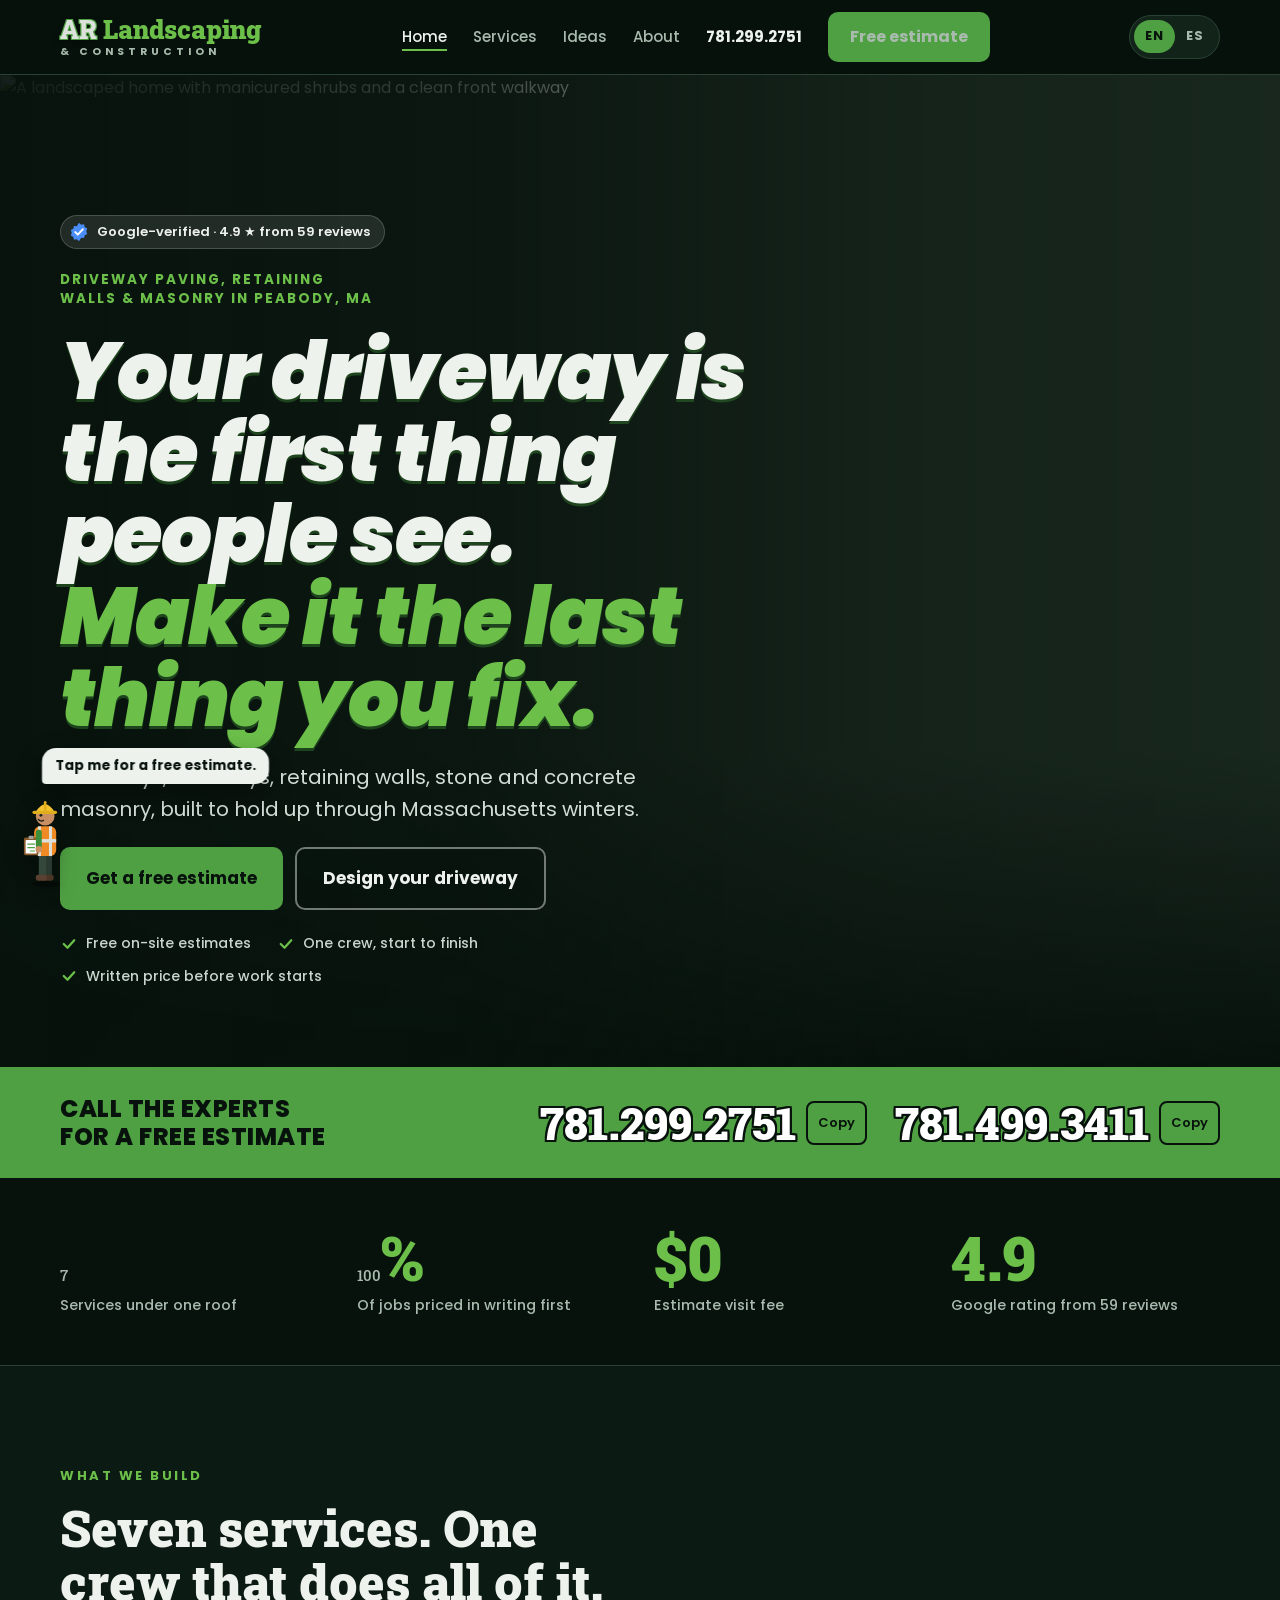
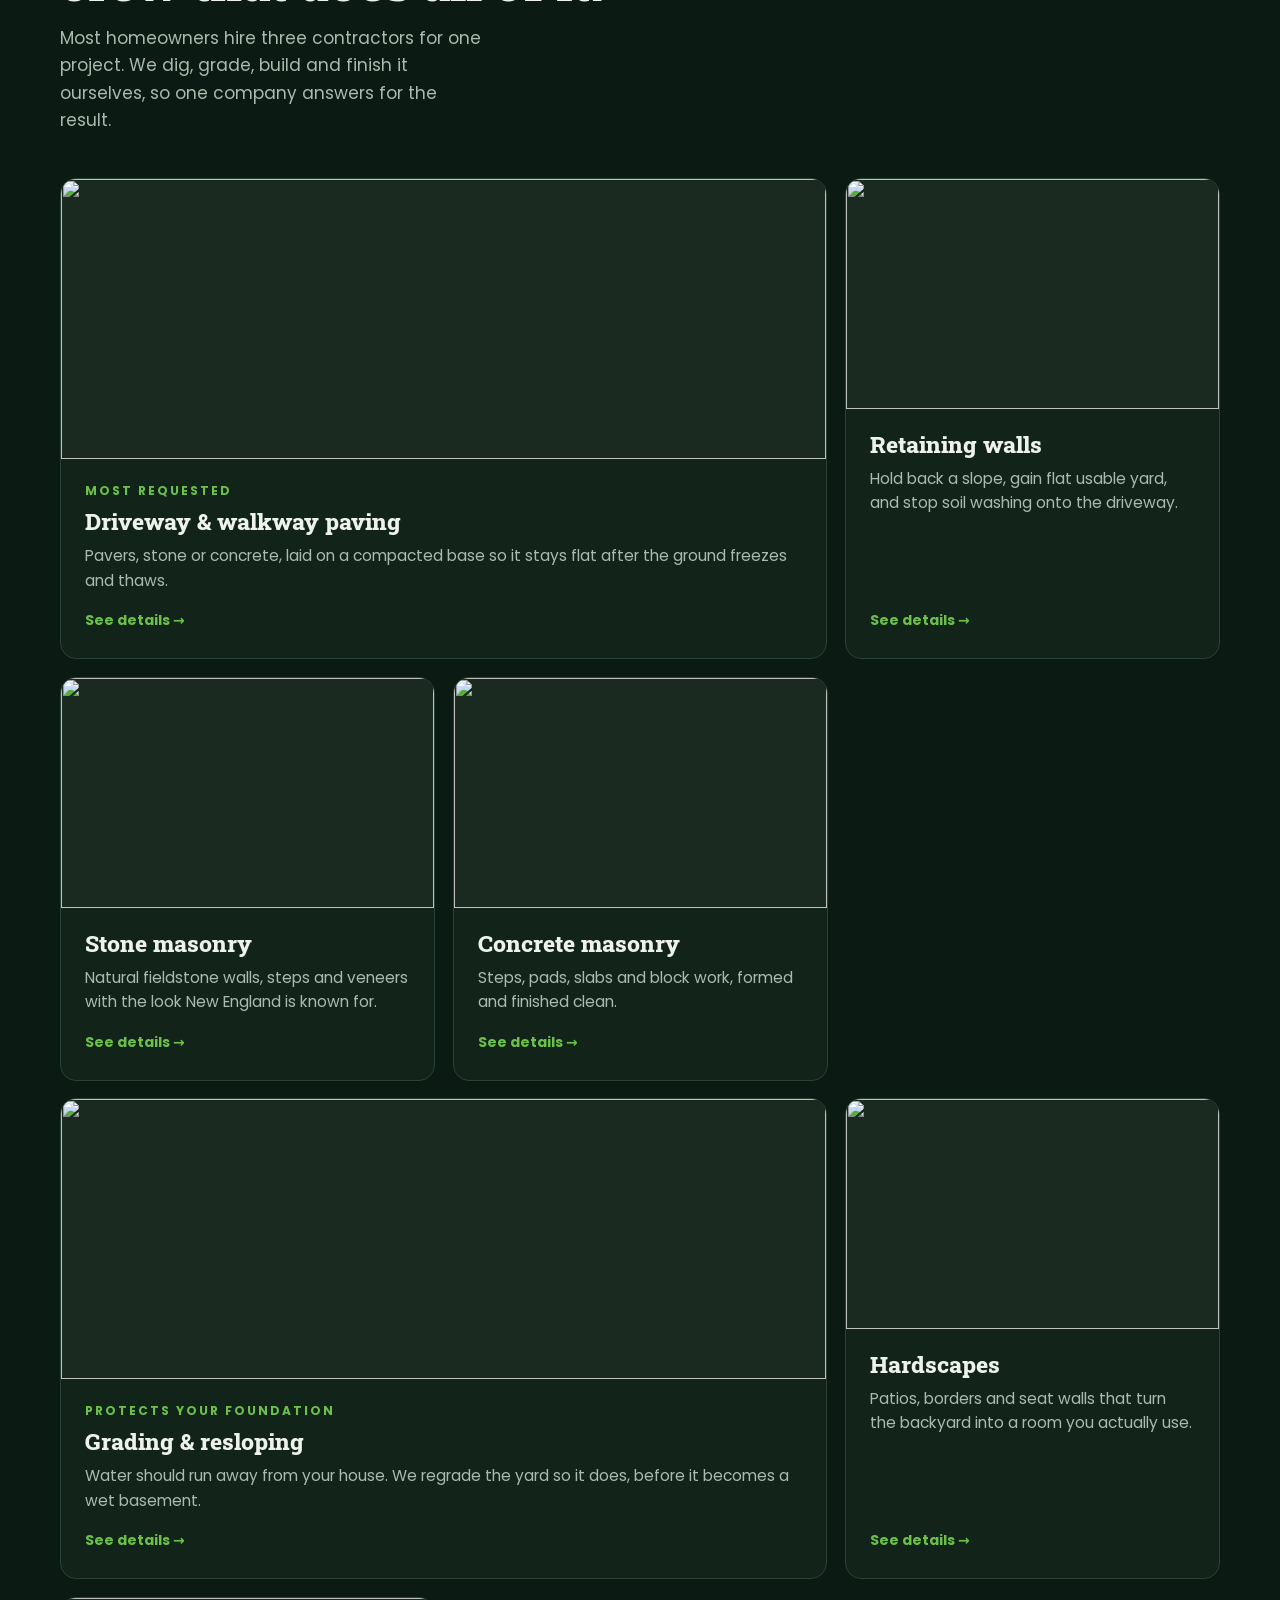
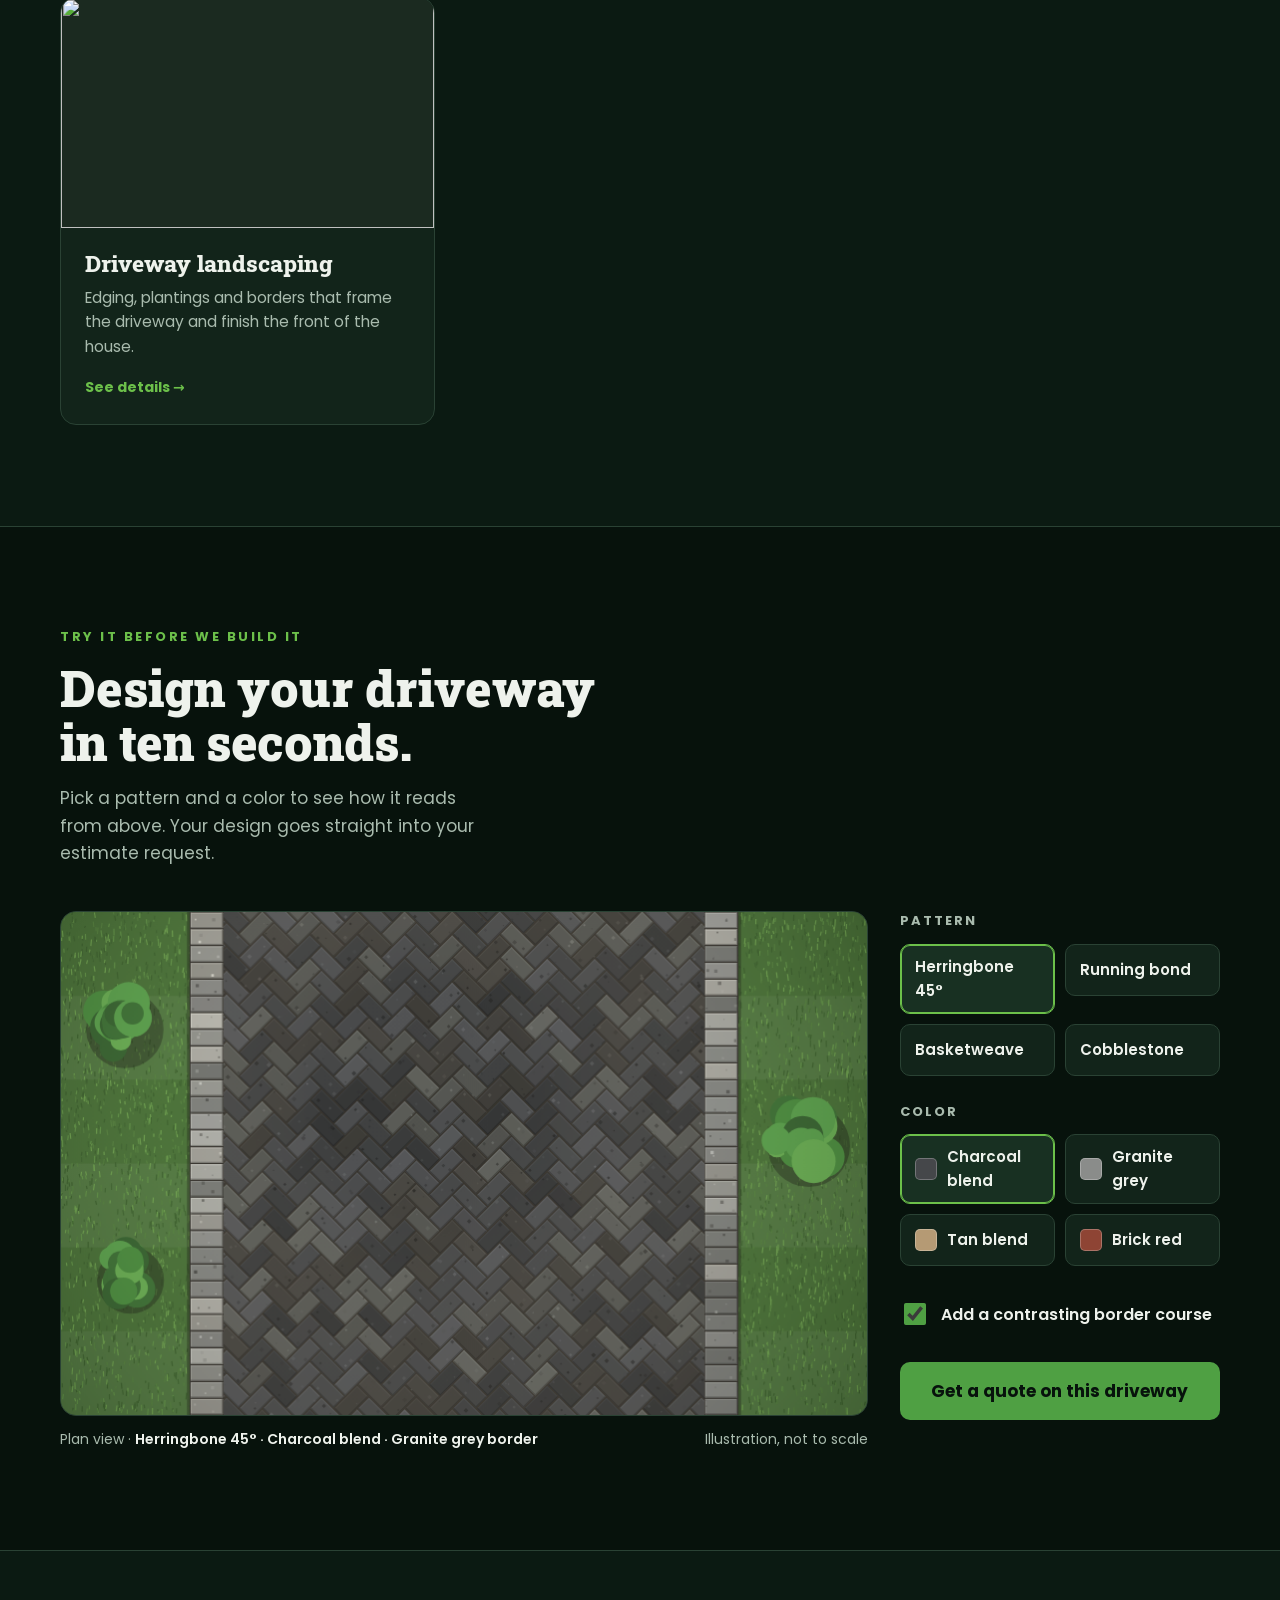
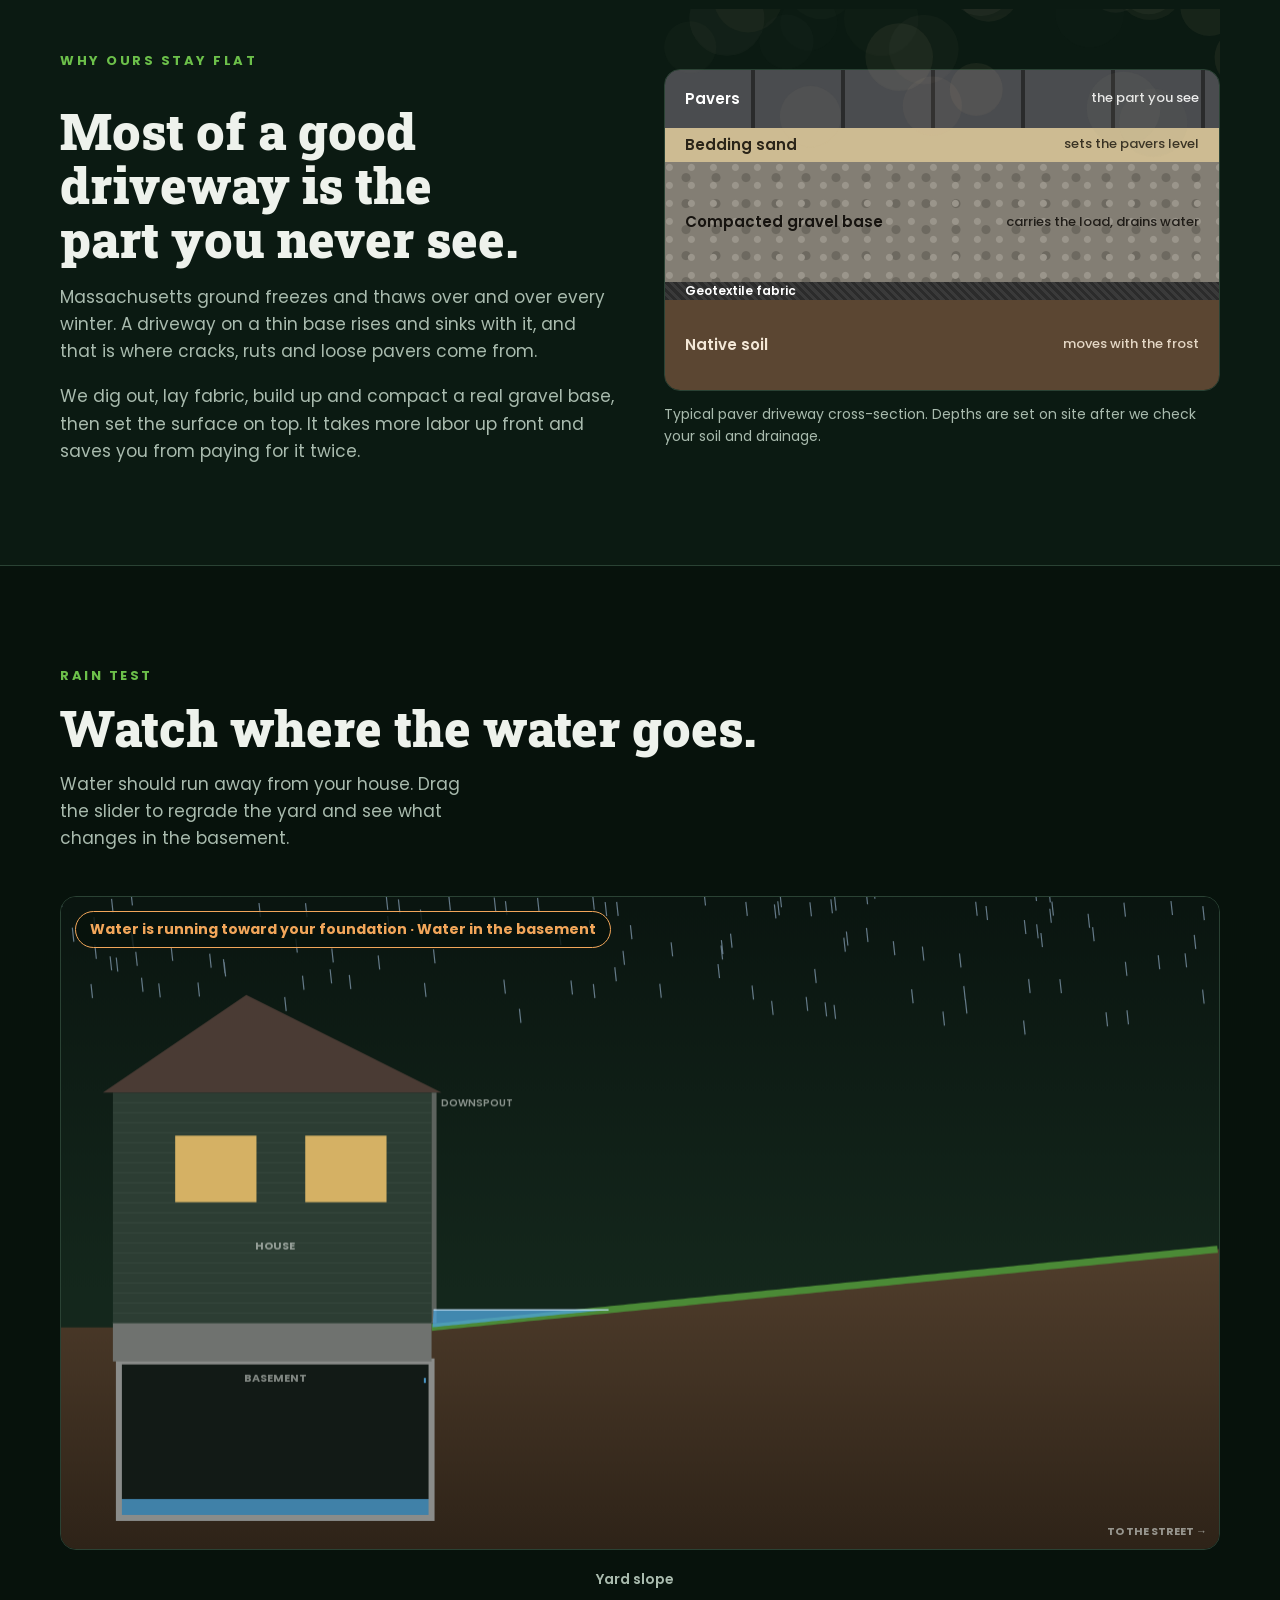
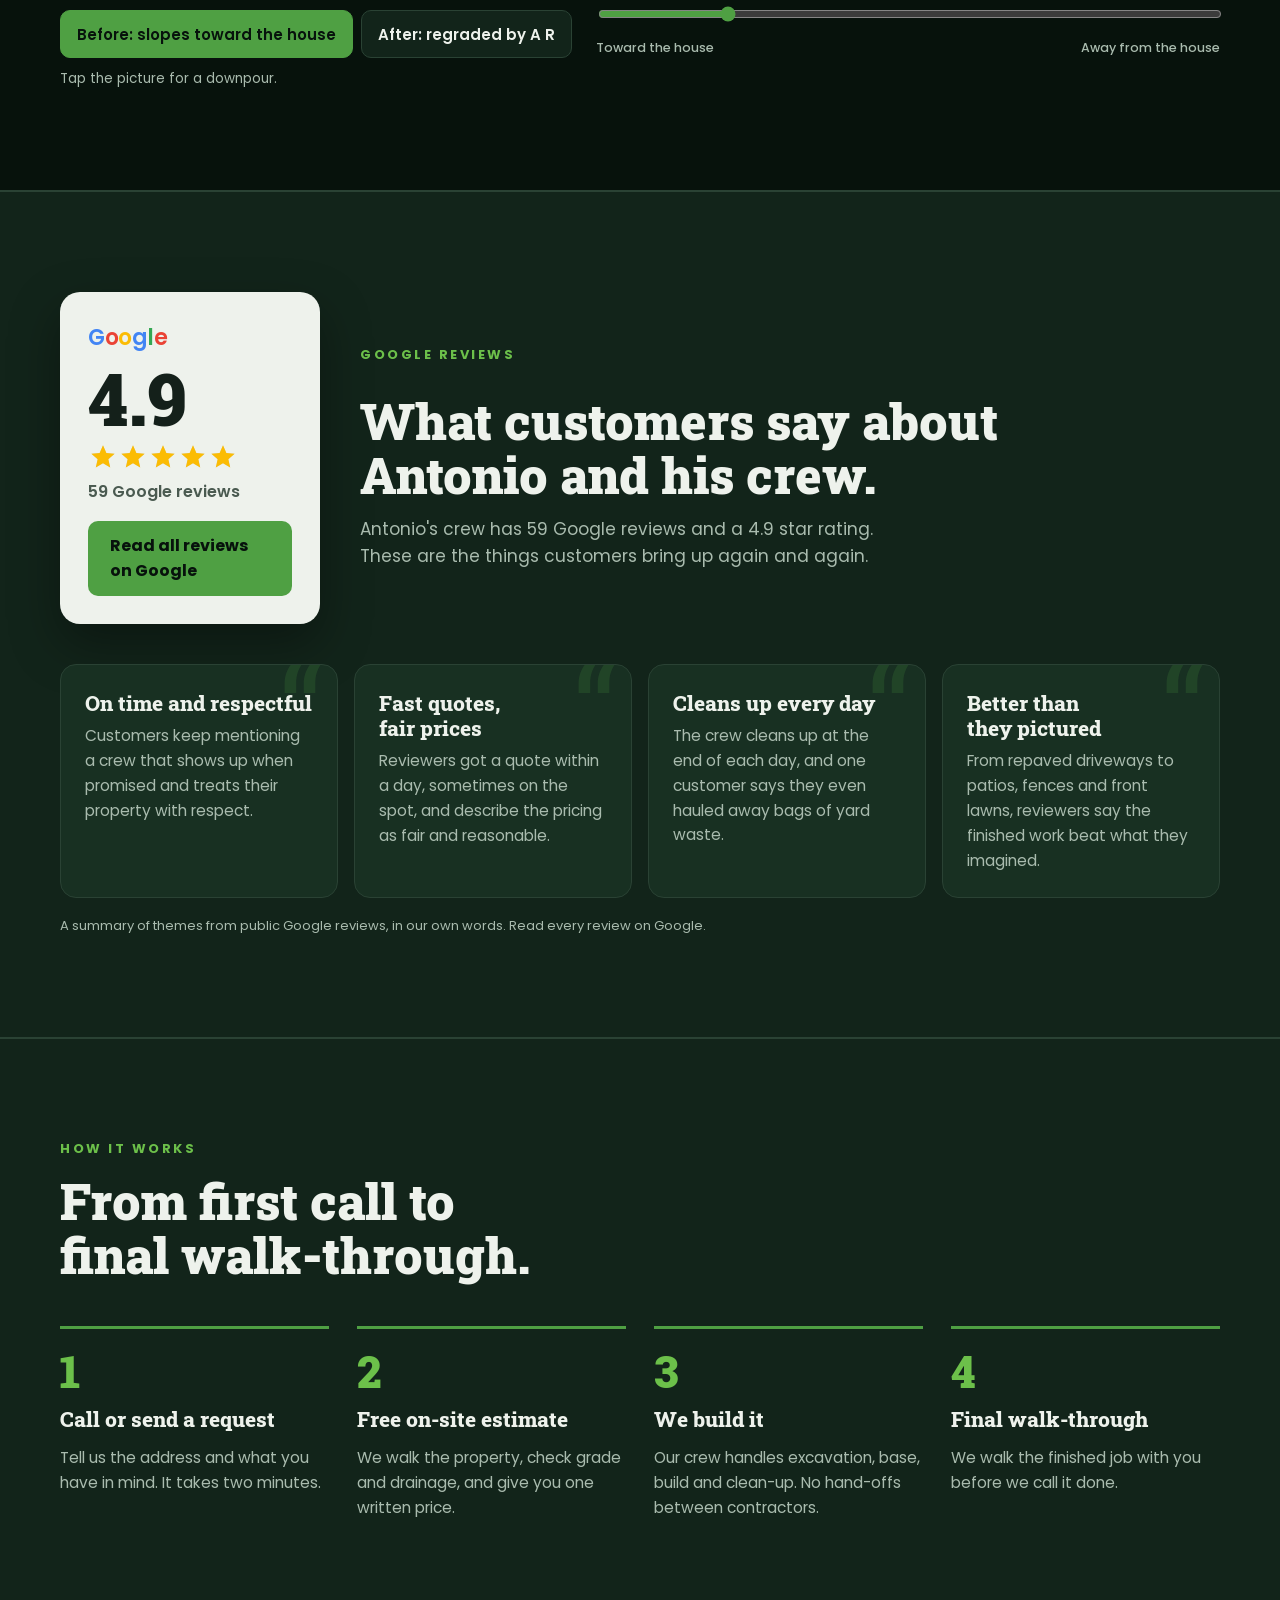
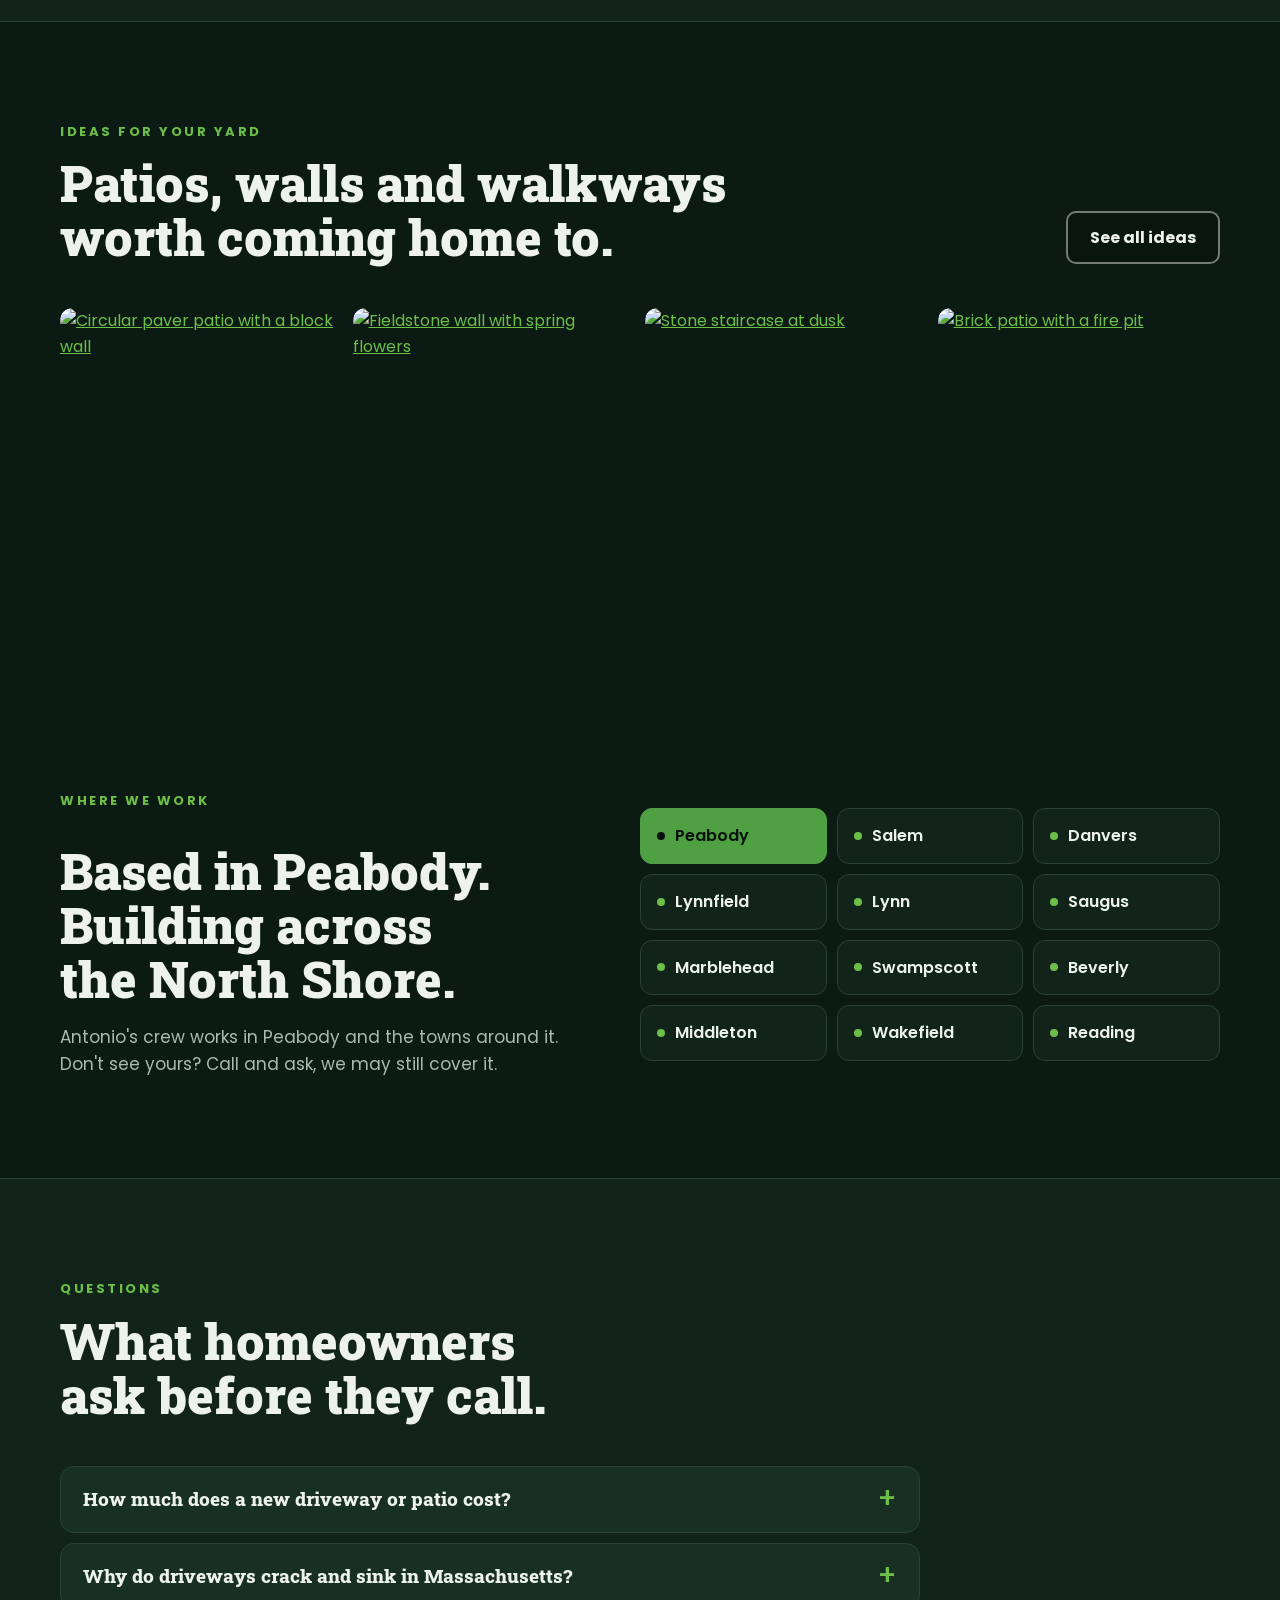
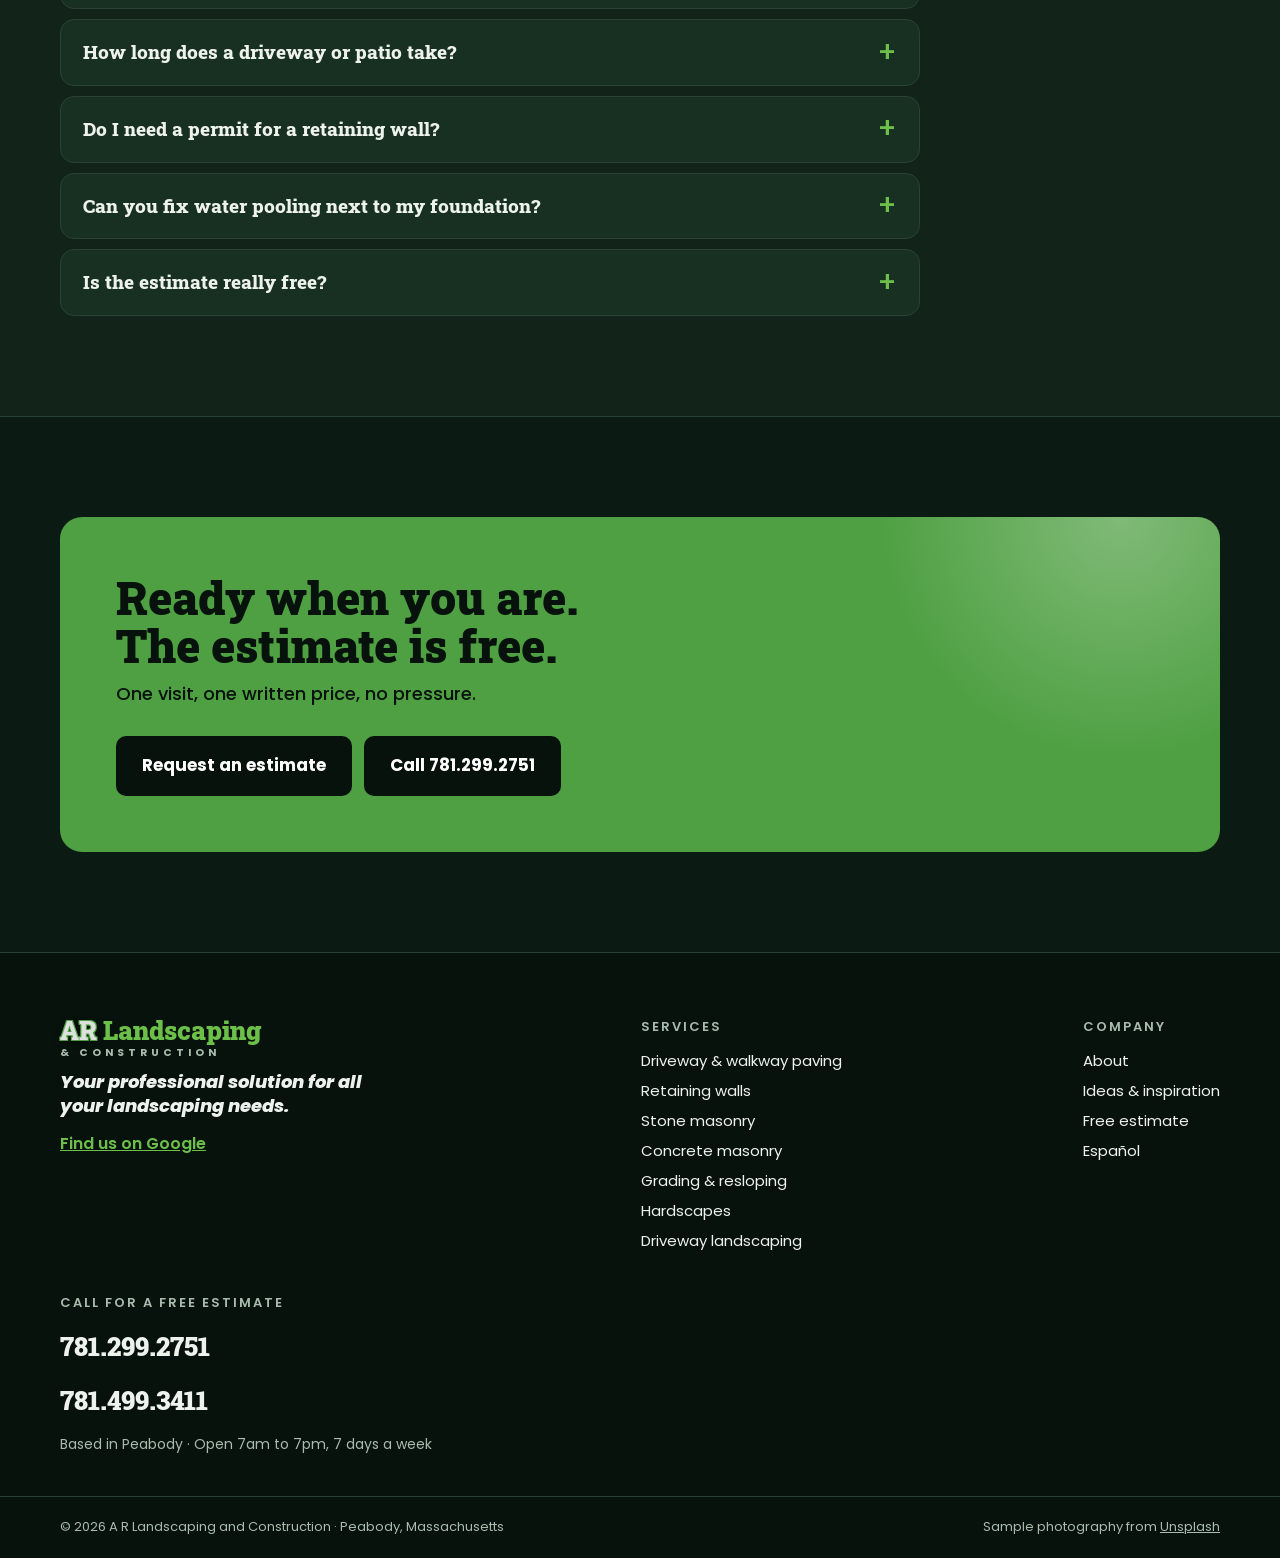
==== commit 8a4dfee7: "Add walking crew-member mascot that follows the scroll and swaps tools by section Co-Authored-By: Cl" ====
--- a/index.html
+++ b/index.html
@@ -22,7 +22,7 @@
 <link rel="preload" as="style" href="https://fonts.googleapis.com/css2?family=Poppins:ital,wght@0,400;0,500;0,600;0,700;0,800;1,800;1,900&family=Roboto+Slab:wght@700;800;900&display=swap" onload="this.onload=null;this.rel='stylesheet'">
 <noscript><link rel="stylesheet" href="https://fonts.googleapis.com/css2?family=Poppins:ital,wght@0,400;0,500;0,600;0,700;0,800;1,800;1,900&family=Roboto+Slab:wght@700;800;900&display=swap"></noscript>
 <link rel="preload" as="image" imagesrcset="https://images.unsplash.com/photo-1777428762767-e3a797da389a?auto=format,compress&fit=crop&w=360&q=50 360w, https://images.unsplash.com/photo-1777428762767-e3a797da389a?auto=format,compress&fit=crop&w=480&q=50 480w, https://images.unsplash.com/photo-1777428762767-e3a797da389a?auto=format,compress&fit=crop&w=640&q=50 640w, https://images.unsplash.com/photo-1777428762767-e3a797da389a?auto=format,compress&fit=crop&w=800&q=50 800w, https://images.unsplash.com/photo-1777428762767-e3a797da389a?auto=format,compress&fit=crop&w=1080&q=50 1080w, https://images.unsplash.com/photo-1777428762767-e3a797da389a?auto=format,compress&fit=crop&w=1440&q=50 1440w, https://images.unsplash.com/photo-1777428762767-e3a797da389a?auto=format,compress&fit=crop&w=1800&q=50 1800w" imagesizes="100vw" fetchpriority="high">
-<style>:root{--ink:#07120C; --ground:#0B1A12; --panel:#12241A; --panel-2:#183022; --line:#2A4234;--fg:#EEF2EC; --muted:#A9BBAE; --green:#4FA043; --green-hi:#6CC04A; --silver:#DCE1DC;--paper:#F3F5F0; --paper-ink:#14201A; --paper-muted:#4A5A50;--display:'Roboto Slab', Georgia, 'Times New Roman', serif;--body:'Poppins', 'Segoe UI', system-ui, -apple-system, sans-serif;--radius:16px; --max:1200px;color-scheme:dark;}*{box-sizing:border-box}html{scroll-behavior:smooth;-webkit-text-size-adjust:100%}@media (prefers-reduced-motion:reduce){html{scroll-behavior:auto}*,*::before,*::after{transition:none!important;animation:none!important}}body{margin:0;background:var(--ground);color:var(--fg);font-family:var(--body);font-size:16px;line-height:1.6;-webkit-font-smoothing:antialiased}img{max-width:100%;display:block}[hidden]{display:none!important}a{color:var(--green-hi)}h1,h2,h3{text-wrap:balance;margin:0}p{margin:0}.wrap{max-width:var(--max);margin:0 auto;padding-left:max(20px,env(safe-area-inset-left,0px));padding-right:max(20px,env(safe-area-inset-right,0px))}:focus-visible{outline:3px solid var(--green-hi);outline-offset:3px;border-radius:4px}.skip{position:absolute;left:-9999px;top:8px;z-index:100;background:var(--green);color:var(--ink);padding:10px 16px;border-radius:8px;font-weight:700}.skip:focus{left:16px}.wm{display:inline-flex;flex-direction:column;line-height:1;text-decoration:none;color:var(--fg)}.wm-top{font-family:var(--display);font-weight:900;font-size:26px;white-space:nowrap}.wm-ar{color:var(--silver);text-shadow:1px 1px 0 var(--green),-1px -1px 0 var(--green),1px -1px 0 var(--green),-1px 1px 0 var(--green),0 2px 6px rgba(0,0,0,.6)}.wm-l{color:var(--green-hi)}.wm-c{font-size:10.5px;font-weight:700;letter-spacing:4px;text-transform:uppercase;color:var(--muted);margin-top:5px}.hdr{position:sticky;top:0;z-index:50;background:rgba(7,18,12,.94);backdrop-filter:blur(10px);-webkit-backdrop-filter:blur(10px);border-bottom:1px solid var(--line)}.hdr .wrap{display:flex;align-items:center;justify-content:space-between;gap:16px;padding-block:12px}.nav{display:flex;align-items:center;gap:26px;font-size:15px;font-weight:500}.nav a{color:var(--muted);text-decoration:none}.nav a:hover,.nav a[aria-current="page"]{color:var(--fg)}.nav a[aria-current="page"]{box-shadow:0 2px 0 var(--green-hi)}.nav .num{color:var(--fg);font-weight:700;font-variant-numeric:tabular-nums}.hdr-tools{display:flex;align-items:center;gap:10px;order:3}.lang{display:inline-flex;align-items:center;min-height:44px;padding:4px;border-radius:999px;border:1.5px solid var(--line);background:var(--panel);text-decoration:none;font-weight:700;font-size:13px;letter-spacing:1px}.lang span{padding:6px 11px;border-radius:999px;color:var(--muted)}.lang span.on{background:var(--green);color:var(--ink)}.lang:hover{border-color:var(--green-hi)}@media (max-width:420px){.wm-top{font-size:21px}.wm-c{letter-spacing:3px}.lang span{padding:6px 9px}}.menu-btn{display:none;min-width:48px;min-height:48px;border-radius:10px;border:1.5px solid var(--line);background:var(--panel);color:var(--fg);cursor:pointer;align-items:center;justify-content:center}@media (max-width:960px){.menu-btn{display:inline-flex}.nav{position:absolute;left:0;right:0;top:100%;flex-direction:column;align-items:stretch;gap:0;background:var(--ink);border-bottom:1px solid var(--line);padding:8px max(20px,env(safe-area-inset-left,0px)) 20px;display:none}.nav.open{display:flex}.nav a{padding:14px 0;border-bottom:1px solid var(--line);font-size:17px}.nav a[aria-current="page"]{box-shadow:none;color:var(--green-hi)}.nav .btn{margin-top:14px;border-bottom:0}}.btn{display:inline-flex;align-items:center;justify-content:center;gap:10px;min-height:48px;padding:12px 22px;border-radius:10px;font-family:var(--body);font-weight:700;font-size:16px;text-decoration:none;border:0;cursor:pointer;transition:transform .15s ease,background .15s ease,border-color .15s ease}.btn:hover{transform:translateY(-1px)}.btn-green{background:var(--green);color:var(--ink)}.btn-green:hover{background:var(--green-hi)}.btn-ghost{background:rgba(7,18,12,.35);color:var(--fg);border:2px solid rgba(220,225,220,.5)}.btn-ghost:hover{border-color:var(--green-hi)}.btn-lg{font-size:17px;padding:16px 26px;min-height:56px}.hero{position:relative;overflow:hidden;background:#1b2a20;display:flex;align-items:flex-end;min-height:min(760px,92vh)}.hero>img{position:absolute;inset:0;width:100%;height:100%;object-fit:cover;animation:slowzoom 18s ease-out both}@keyframes slowzoom{from{scale:1.1}to{scale:1}}.hero::after{content:"";position:absolute;inset:0;background:linear-gradient(90deg,rgba(7,18,12,.94) 0%,rgba(7,18,12,.8) 36%,rgba(7,18,12,.3) 70%,rgba(7,18,12,.1) 100%),linear-gradient(0deg,rgba(7,18,12,1) 0%,rgba(7,18,12,0) 32%)}.hero .wrap{position:relative;z-index:2;width:100%;padding-block:140px 80px}.hero-copy{max-width:700px;display:flex;flex-direction:column;gap:22px}.verified{display:inline-flex;align-items:center;gap:8px;background:rgba(255,255,255,.1);border:1px solid rgba(255,255,255,.18);border-radius:999px;padding:6px 14px 6px 8px;font-size:13px;font-weight:600;width:max-content;max-width:100%}.hero .hero-title{font-style:italic;font-weight:900;font-size:clamp(40px,6.4vw,80px);line-height:1.02;letter-spacing:-1px;text-shadow:0 3px 0 rgba(47,107,42,.55)}.hero .hero-title em{display:block;color:var(--green-hi)}.lede{font-size:clamp(17px,1.6vw,20px);color:#D3DED6;max-width:580px}.ctas{display:flex;flex-wrap:wrap;gap:12px}.trust{display:flex;flex-wrap:wrap;gap:10px 26px;font-size:14px;color:#C9D6CD;font-weight:500}.trust span{display:inline-flex;align-items:center;gap:8px}.banner{position:relative;overflow:hidden;min-height:380px;display:flex;align-items:flex-end;background:#1b2a20}.banner>img{position:absolute;inset:0;width:100%;height:100%;object-fit:cover}.banner::after{content:"";position:absolute;inset:0;background:linear-gradient(0deg,rgba(7,18,12,.98) 0%,rgba(7,18,12,.55) 55%,rgba(7,18,12,.35) 100%)}.banner .wrap{position:relative;z-index:2;width:100%;padding-block:120px 48px;display:flex;flex-direction:column;gap:14px}.banner h1{font-family:var(--display);font-weight:900;font-size:clamp(36px,5vw,62px);line-height:1.05;max-width:820px}.banner p{color:#D3DED6;font-size:18px;max-width:640px}.band{background:var(--green);color:var(--ink)}.band .wrap{display:flex;flex-wrap:wrap;align-items:center;justify-content:space-between;gap:20px 40px;padding-block:28px}.band-label{font-weight:800;font-size:clamp(18px,2vw,24px);line-height:1.15;text-transform:uppercase;letter-spacing:.5px}.phones{display:flex;flex-wrap:wrap;gap:12px 28px}.phone{display:flex;align-items:center;gap:10px}.phone a{font-family:var(--display);font-weight:900;font-size:clamp(30px,3.6vw,44px);line-height:1;color:#fff;text-decoration:none;font-variant-numeric:tabular-nums;text-shadow:2px 2px 0 var(--ink),-2px -2px 0 var(--ink),2px -2px 0 var(--ink),-2px 2px 0 var(--ink),0 2px 0 var(--ink),2px 0 0 var(--ink),-2px 0 0 var(--ink),0 -2px 0 var(--ink)}.copy{min-width:44px;min-height:44px;border-radius:8px;border:2px solid var(--ink);background:transparent;color:var(--ink);font:600 13px var(--body);cursor:pointer;padding:0 10px}.copy:hover{background:rgba(7,18,12,.12)}.sec{padding-block:100px}.sec.alt{background:var(--panel);border-block:1px solid var(--line)}.sec.deep{background:var(--ink);border-block:1px solid var(--line)}.sec-head{display:flex;flex-wrap:wrap;justify-content:space-between;align-items:flex-end;gap:16px 40px;margin-bottom:44px}.sec-head h2,.h2{font-family:var(--display);font-weight:900;font-size:clamp(32px,4vw,50px);line-height:1.08;max-width:720px}.sec-head p{color:var(--muted);max-width:430px;font-size:17px}.kicker{display:block;font-size:13px;font-weight:700;letter-spacing:2.5px;text-transform:uppercase;color:var(--green-hi);margin-bottom:14px}.muted{color:var(--muted)}.svc-grid{display:grid;grid-template-columns:1fr;gap:18px}@media (min-width:680px){.svc-grid{grid-template-columns:repeat(2,minmax(0,1fr))}.svc-grid .svc:last-child{grid-column:span 2}}@media (min-width:1020px){.svc-grid{grid-template-columns:repeat(3,minmax(0,1fr))}.svc-grid .svc:last-child{grid-column:auto}.svc.wide{grid-column:span 2}}.svc{position:relative;background:var(--panel);border:1px solid var(--line);border-radius:var(--radius);overflow:hidden;display:flex;flex-direction:column;text-decoration:none;color:var(--fg);transition:border-color .2s ease,transform .2s ease}.svc:hover{border-color:var(--green);transform:translateY(-2px)}.svc .ph{height:230px;overflow:hidden;background:#1b2a20}.svc.wide .ph{height:280px}.svc .ph img{width:100%;height:100%;object-fit:cover;transition:transform .5s ease}.svc:hover .ph img{transform:scale(1.05)}.svc-body{padding:22px 24px 26px;display:flex;flex-direction:column;gap:8px;flex:1}.svc h3{font-family:var(--display);font-weight:800;font-size:23px;line-height:1.2}.svc p{color:var(--muted);font-size:15.5px}.svc .more{margin-top:auto;padding-top:8px;font-weight:700;font-size:14px;color:var(--green-hi)}.tag{font-size:12px;font-weight:700;letter-spacing:2px;text-transform:uppercase;color:var(--green-hi)}.dz{display:flex;flex-wrap:wrap;gap:32px;align-items:flex-start}.dz-preview{flex:999 1 560px;min-width:0;display:flex;flex-direction:column;gap:12px}.dz-preview canvas{width:100%;aspect-ratio:16/10;border-radius:var(--radius);display:block;background:#2f4a2a;border:1px solid var(--line)}.dz-cap{display:flex;flex-wrap:wrap;justify-content:space-between;gap:8px;font-size:14px;color:var(--muted)}.dz-cap strong{color:var(--fg);font-weight:600}.dz-controls{flex:1 1 320px;min-width:0;display:flex;flex-direction:column;gap:26px}fieldset{border:0;margin:0;padding:0}legend{font-size:13px;font-weight:700;letter-spacing:2px;text-transform:uppercase;color:var(--muted);padding:0;margin-bottom:12px}.opts{display:grid;grid-template-columns:repeat(2,minmax(0,1fr));gap:10px}.opt{position:relative}.opt input{position:absolute;opacity:0;inset:0;width:100%;height:100%;margin:0;cursor:pointer}.opt label{display:flex;align-items:center;gap:10px;min-height:52px;padding:10px 14px;border-radius:10px;border:1.5px solid var(--line);background:var(--panel);font-weight:600;font-size:15px;cursor:pointer}.opt input:checked+label{border-color:var(--green-hi);background:var(--panel-2);box-shadow:inset 0 0 0 1px var(--green-hi)}.opt input:focus-visible+label{outline:3px solid var(--green-hi);outline-offset:2px}.sw{width:22px;height:22px;border-radius:5px;flex:none;border:1px solid rgba(255,255,255,.25)}.toggle{display:flex;align-items:center;gap:12px;font-weight:600;min-height:44px;cursor:pointer}.toggle input{width:22px;height:22px;accent-color:var(--green)}.split{display:flex;flex-wrap:wrap;gap:48px;align-items:center}.split>*{flex:1 1 440px;min-width:0}.prose{display:flex;flex-direction:column;gap:18px}.prose p{color:var(--muted);font-size:17px;max-width:560px}.layers{display:flex;flex-direction:column;border-radius:var(--radius);overflow:hidden;border:1px solid var(--line)}.layer{display:flex;align-items:center;justify-content:space-between;gap:16px;padding:0 20px;font-weight:600;font-size:15px}.layer small{font-weight:500;opacity:.9;font-size:13px;text-align:right}.l1{height:58px;background:repeating-linear-gradient(90deg,#4a4c4f 0 86px,#2a2b2c 86px 90px);color:#fff}.l2{height:34px;background:#cdbb92;color:#2a2418}.l3{height:120px;background:radial-gradient(circle at 20% 30%,#9a958b 0 3px,transparent 4px) 0 0/22px 18px,radial-gradient(circle at 70% 60%,#6d6960 0 4px,transparent 5px) 0 0/30px 26px,#837e74;color:#16130f}.l4{height:18px;background:repeating-linear-gradient(45deg,#2b2b2b 0 3px,#3a3a3a 3px 6px);color:#fff;font-size:12px}.l5{height:90px;background:#5b4632;color:#f3e7d6}.fig-cap{margin-top:12px;font-size:14px;color:var(--muted)}.steps{display:grid;grid-template-columns:repeat(auto-fit,minmax(230px,1fr));gap:28px}.step{border-top:3px solid var(--green);padding-top:20px;display:flex;flex-direction:column;gap:10px}.step b{font-family:var(--display);font-weight:900;font-size:44px;line-height:1;color:var(--green-hi)}.step h3{font-family:var(--display);font-weight:800;font-size:21px}.step p{color:var(--muted);font-size:15.5px}.strip{display:grid;grid-template-columns:repeat(4,minmax(0,1fr));gap:10px}@media (max-width:820px){.strip{grid-template-columns:repeat(2,minmax(0,1fr))}}.strip img{width:100%;aspect-ratio:1/1;object-fit:cover;border-radius:12px}.filters{display:flex;flex-wrap:wrap;gap:8px;margin-bottom:28px}.filters button{min-height:44px;padding:8px 18px;border-radius:999px;border:1.5px solid var(--line);background:var(--panel);color:var(--fg);font:600 15px var(--body);cursor:pointer}.filters button[aria-pressed="true"]{background:var(--green);border-color:var(--green);color:var(--ink)}.gal{columns:3 300px;column-gap:14px}.gal figure{break-inside:avoid;margin:0 0 14px;border-radius:14px;overflow:hidden;background:var(--panel);border:1px solid var(--line)}.gal img{width:100%;height:auto}.gal figcaption{padding:12px 16px;font-size:14px;color:var(--muted);display:flex;justify-content:space-between;gap:12px}.gal figcaption b{color:var(--fg);font-weight:600}.row{display:flex;flex-wrap:wrap;gap:48px;align-items:center;padding-block:72px;border-bottom:1px solid var(--line);scroll-margin-top:90px}.row:nth-child(even){flex-direction:row-reverse}.row>*{flex:1 1 440px;min-width:0}.row .ph{border-radius:var(--radius);overflow:hidden;aspect-ratio:4/3;max-width:100%;background:#1b2a20}.row .ph img{width:100%;height:100%;object-fit:cover}.row h2{font-family:var(--display);font-weight:900;font-size:clamp(28px,3.2vw,40px);line-height:1.1}.row .prose ul{margin:0;padding:0;list-style:none;display:flex;flex-direction:column;gap:10px}.checks li{display:flex;gap:12px;align-items:flex-start}.checks li::before{content:"";flex:none;width:20px;height:20px;margin-top:4px;background:no-repeat center/contain url("data:image/svg+xml,%3Csvg xmlns='http://www.w3.org/2000/svg' viewBox='0 0 24 24' fill='none' stroke='%236CC04A' stroke-width='3' stroke-linecap='round' stroke-linejoin='round'%3E%3Cpath d='M5 12l5 5 9-10'/%3E%3C/svg%3E")}.values{display:grid;grid-template-columns:repeat(auto-fit,minmax(260px,1fr));gap:18px}.value{background:var(--panel);border:1px solid var(--line);border-radius:var(--radius);padding:28px;display:flex;flex-direction:column;gap:10px}.value h3{font-family:var(--display);font-weight:800;font-size:22px}.value p{color:var(--muted)}.proof{background:var(--panel);border:1px solid var(--line);border-radius:18px;padding:36px;display:flex;flex-wrap:wrap;align-items:center;justify-content:space-between;gap:24px}.proof h3{font-family:var(--display);font-weight:900;font-size:clamp(24px,3vw,34px);line-height:1.15;max-width:640px}.proof p{color:var(--muted);margin-top:8px}.cta{position:relative;overflow:hidden;border-radius:22px;background:var(--green);color:var(--ink);padding:56px;display:flex;flex-wrap:wrap;gap:28px;align-items:center;justify-content:space-between}.cta h2{font-family:var(--display);font-weight:900;font-size:clamp(30px,3.6vw,46px);line-height:1.05;max-width:620px}.cta p{font-weight:500;font-size:18px;margin-top:10px}.cta .btn-dark{background:var(--ink);color:#fff}.cta .btn-dark:hover{background:#000}.est{display:flex;flex-wrap:wrap;gap:48px;align-items:flex-start}.est-copy{flex:1 1 360px;min-width:0;display:flex;flex-direction:column;gap:18px}.est-copy p{color:var(--muted);font-size:17px}form.card{flex:1 1 440px;min-width:0;background:var(--paper);color:var(--paper-ink);border-radius:18px;padding:32px;display:flex;flex-direction:column;gap:16px;color-scheme:light}form.card h2{font-family:var(--display);font-weight:900;font-size:28px}.row2{display:grid;grid-template-columns:repeat(auto-fit,minmax(180px,1fr));gap:14px}.fld{display:flex;flex-direction:column;gap:6px;font-size:14px;font-weight:600}.fld input,.fld select,.fld textarea{font:inherit;font-weight:400;font-size:16px;padding:12px 14px;border:1.5px solid #B4C0B7;border-radius:10px;background:#fff;color:var(--paper-ink);min-height:48px}.fld textarea{min-height:110px;resize:vertical}.fld input:focus,.fld select:focus,.fld textarea:focus{outline:3px solid var(--green);outline-offset:1px;border-color:var(--green)}.hp{position:absolute;left:-9999px}.err{color:#9B1C1C;font-size:14px;font-weight:600}.done{background:#E3F1DD;border:1.5px solid var(--green);border-radius:12px;padding:18px;display:flex;flex-direction:column;gap:6px;font-size:15px}.done strong{font-size:18px}.fine{font-size:13px;color:var(--paper-muted);text-align:center}.contact-cards{display:flex;flex-direction:column;gap:12px}.ccard{background:var(--panel);border:1px solid var(--line);border-radius:14px;padding:18px 20px;display:flex;justify-content:space-between;align-items:center;gap:12px;flex-wrap:wrap}.ccard a{font-family:var(--display);font-weight:900;font-size:28px;color:var(--fg);text-decoration:none;font-variant-numeric:tabular-nums}.ccard span{color:var(--muted);font-size:14px}footer{background:var(--ink);border-top:1px solid var(--line)}.ft{padding-block:64px 40px;display:flex;flex-wrap:wrap;gap:40px;justify-content:space-between}.ft-col{display:flex;flex-direction:column;gap:12px;min-width:0}.ft-col h4,.ft-col .ft-h{font-family:var(--body);font-weight:600;margin:0;font-size:13px;letter-spacing:2px;text-transform:uppercase;color:var(--muted)}.ft-col ul{list-style:none;margin:0;padding:0;display:flex;flex-direction:column;gap:6px;font-size:15px}.ft-col ul a{color:var(--fg);text-decoration:none}.ft-col ul a:hover{color:var(--green-hi)}.ft-tag{font-style:italic;font-weight:800;font-size:18px;max-width:340px;line-height:1.35}.ft-nums a{font-family:var(--display);font-weight:900;font-size:26px;color:var(--fg);text-decoration:none;font-variant-numeric:tabular-nums}.ft-base{border-top:1px solid var(--line);font-size:13px;color:var(--muted)}.ft-base .wrap{padding-block:20px;display:flex;flex-wrap:wrap;gap:12px;justify-content:space-between}.ft-base a{color:var(--muted)}.callbar{display:none}@media (max-width:700px){.callbar{display:flex;position:fixed;left:0;right:0;bottom:0;z-index:55;gap:10px;background:var(--ink);border-top:1px solid var(--line);padding:10px max(16px,env(safe-area-inset-right,0px)) calc(10px + env(safe-area-inset-bottom,0px)) max(16px,env(safe-area-inset-left,0px))}.callbar .btn{flex:1 1 0;min-height:50px;padding:10px;font-size:15px}body{padding-bottom:76px}.sec{padding-block:72px}.hero .wrap{padding-block:110px 56px}.proof,form.card,.cta{padding:26px}.row{padding-block:48px;gap:28px}}.toast{position:fixed;left:50%;bottom:calc(96px + env(safe-area-inset-bottom,0px));transform:translateX(-50%);background:var(--fg);color:var(--ink);font-weight:700;padding:10px 18px;border-radius:999px;z-index:70;font-size:14px}.js .reveal{opacity:0;transform:translateY(18px);transition:opacity .6s ease,transform .6s ease}.js .reveal.in{opacity:1;transform:none}@media (prefers-reduced-motion:reduce){.js .reveal{opacity:1;transform:none}}.progress-bar{position:fixed;left:0;right:0;top:0;height:3px;z-index:80;background:var(--green-hi);transform-origin:0 50%;transform:scaleX(0);pointer-events:none}.hdr .wrap{transition:padding .3s ease}.hdr.scrolled{box-shadow:0 8px 24px rgba(0,0,0,.35)}.hdr.scrolled .wrap{padding-block:7px}.hero>img,.banner>img{will-change:translate}@keyframes rise{from{opacity:0;transform:translateY(.55em) rotate(2deg)}to{opacity:1;transform:none}}@keyframes fadeUp{from{opacity:0;transform:translateY(16px)}to{opacity:1;transform:none}}.js .hero .hero-title.wsplit .w{display:inline-block;opacity:0;animation:rise .75s cubic-bezier(.2,.75,.25,1) forwards;animation-delay:calc(var(--d) + 250ms)}.js .hero .verified{animation:fadeUp .6s ease both .1s}.js .hero .lede{animation:fadeUp .7s ease both 1.1s}.js .hero .ctas{animation:fadeUp .7s ease both 1.3s}.js .hero .trust{animation:fadeUp .7s ease both 1.5s}.js .banner .wrap>*{animation:fadeUp .7s ease both}.js .banner .wrap>*:nth-child(2){animation-delay:.12s}.js .banner .wrap>*:nth-child(3){animation-delay:.24s}.btn-green{position:relative;overflow:hidden}.btn-green::after{content:"";position:absolute;inset:0;background:linear-gradient(110deg,transparent 30%,rgba(255,255,255,.45) 50%,transparent 70%);transform:translateX(-120%);transition:transform .7s ease}.btn-green:hover::after{transform:translateX(120%)}.band .phone{transition:transform .2s ease}.band .phone:hover{transform:translateY(-2px)}.js .svc.reveal .ph img{transform:scale(1.18);transition:transform 1.4s cubic-bezier(.2,.7,.2,1)}.js .svc.reveal.in .ph img{transform:scale(1)}.js .svc.reveal.in:hover .ph img{transform:scale(1.06);transition-duration:.5s}.stats{background:var(--ink);border-bottom:1px solid var(--line)}.stats-grid{display:grid;grid-template-columns:repeat(4,minmax(0,1fr));gap:28px;padding-block:48px}@media (max-width:760px){.stats-grid{grid-template-columns:repeat(2,minmax(0,1fr));gap:28px 18px}}.stat{display:flex;flex-direction:column;gap:6px;min-width:0}.stat b{font-family:var(--display);font-weight:900;font-size:clamp(40px,5vw,62px);line-height:1;color:var(--green-hi);font-variant-numeric:tabular-nums}.stat span{color:var(--muted);font-size:14.5px;font-weight:500}@keyframes layIn{from{opacity:0;transform:translateX(-36px)}to{opacity:1;transform:none}}@keyframes compact{0%{opacity:0;transform:translateY(-26px) scaleY(1.25)}60%{opacity:1;transform:translateY(0) scaleY(.94)}80%{opacity:1;transform:scaleY(1.02)}100%{opacity:1;transform:none}}@keyframes dropIn{0%{opacity:0;transform:translateY(-40px)}70%{opacity:1;transform:translateY(3px)}100%{opacity:1;transform:none}}.js figure.reveal .layer{opacity:0}.js figure.reveal.in .l5{animation:layIn .55s ease forwards 0s}.js figure.reveal.in .l4{animation:layIn .5s ease forwards .35s}.js figure.reveal.in .l3{transform-origin:50% 100%;animation:compact .8s cubic-bezier(.3,.7,.3,1) forwards .7s}.js figure.reveal.in .l2{animation:layIn .5s ease forwards 1.35s}.js figure.reveal.in .l1{animation:dropIn .7s cubic-bezier(.3,.7,.3,1) forwards 1.7s}.step{position:relative}.js .step.reveal{border-top-color:transparent}.js .step.reveal::before{content:"";position:absolute;left:0;right:0;top:-3px;height:3px;background:var(--green);transform:scaleX(0);transform-origin:0 50%;transition:transform .8s cubic-bezier(.2,.7,.2,1) .15s}.js .step.reveal.in::before{transform:scaleX(1)}.js .step.reveal b{display:inline-block;transform:scale(.4);opacity:0;transition:transform .5s cubic-bezier(.3,1.6,.5,1) .35s,opacity .3s ease .35s}.js .step.reveal.in b{transform:none;opacity:1}.strip img{transition:transform .5s ease}.strip a{overflow:hidden;border-radius:12px;display:block}.strip a:hover img{transform:scale(1.06)}@keyframes pop{from{opacity:0;transform:scale(.94)}to{opacity:1;transform:none}}.gal figure.pop{animation:pop .45s ease both}.cta::before{content:"";position:absolute;width:520px;height:520px;right:-160px;top:-260px;border-radius:50%;background:radial-gradient(circle,rgba(255,255,255,.28),transparent 65%);animation:drift 9s ease-in-out infinite alternate;pointer-events:none}.cta>*{position:relative}@keyframes drift{from{transform:translate(0,0)}to{transform:translate(-140px,120px)}}@media (max-width:700px){.js .callbar{transform:translateY(110%);transition:transform .35s ease}.js .callbar.show{transform:none}}@media (prefers-reduced-motion:reduce){.js .hero .hero-title.wsplit .w,.js figure.reveal .layer,.js .step.reveal b{opacity:1!important;transform:none!important;animation:none!important}.js .step.reveal::before{transform:scaleX(1)}.cta::before{animation:none}.js .callbar{transform:none}}.rv-top{display:flex;flex-wrap:wrap;gap:40px;align-items:center;margin-bottom:40px}.rv-copy{flex:999 1 420px;min-width:0;display:flex;flex-direction:column;gap:14px}.rv-score{flex:1 1 260px;max-width:340px;background:var(--fg);color:#14201A;border-radius:20px;padding:28px;display:flex;flex-direction:column;align-items:flex-start;gap:8px;box-shadow:0 20px 50px rgba(0,0,0,.35)}.g-word{font-family:'Product Sans',var(--body);font-size:22px;letter-spacing:-.5px}.g-word b{font-weight:600}.rv-num{font-family:var(--display);font-weight:900;font-size:72px;line-height:1;font-variant-numeric:tabular-nums}.rv-stars{position:relative;width:150px;height:28px;background:url("data:image/svg+xml,%3Csvg xmlns='http://www.w3.org/2000/svg' viewBox='0 0 24 24'%3E%3Cpath fill='%23D5D9D3' d='M12 2l2.9 6.6 7.1.6-5.4 4.7 1.6 7L12 17.3 5.8 20.9l1.6-7L2 9.2l7.1-.6z'/%3E%3C/svg%3E") 0 0/30px 28px repeat-x}.rv-fill{position:absolute;inset:0 auto 0 0;width:98%;background:url("data:image/svg+xml,%3Csvg xmlns='http://www.w3.org/2000/svg' viewBox='0 0 24 24'%3E%3Cpath fill='%23FBBC04' d='M12 2l2.9 6.6 7.1.6-5.4 4.7 1.6 7L12 17.3 5.8 20.9l1.6-7L2 9.2l7.1-.6z'/%3E%3C/svg%3E") 0 0/30px 28px repeat-x}.js .rv-score.reveal .rv-fill{width:0;transition:width 1.3s cubic-bezier(.2,.7,.2,1) .4s}.js .rv-score.reveal.in .rv-fill{width:98%}.rv-count{font-weight:600;color:#4A5A50;margin-bottom:8px}.themes{display:grid;grid-template-columns:repeat(auto-fit,minmax(240px,1fr));gap:16px}.theme{position:relative;background:var(--panel-2);border:1px solid var(--line);border-radius:16px;padding:26px 24px 24px;display:flex;flex-direction:column;gap:8px;overflow:hidden}.theme .q{position:absolute;right:14px;top:-18px;font-family:var(--display);font-size:120px;line-height:1;color:var(--green);opacity:.18}.theme h3{font-family:var(--display);font-weight:800;font-size:21px;line-height:1.2}.theme p{color:var(--muted);font-size:15.5px}.rv-note{margin-top:18px;font-size:13px;color:var(--muted)}@media (prefers-reduced-motion:reduce){.js .rv-score.reveal .rv-fill{width:98%;transition:none}}.rain-wrap{position:relative;border-radius:var(--radius);overflow:hidden;border:1px solid var(--line);background:#0a1510}#rainCanvas{display:block;width:100%;max-width:100%;aspect-ratio:16/9;cursor:pointer;touch-action:manipulation}@media (max-width:620px){#rainCanvas{aspect-ratio:4/3.4}}.rain-status{position:absolute;left:14px;top:14px;right:14px;width:max-content;max-width:calc(100% - 28px);margin:0;padding:8px 14px;border-radius:999px;font-weight:700;font-size:14px;line-height:1.3;background:rgba(7,18,12,.82);border:1.5px solid currentColor;transition:color .3s ease}.rain-status:empty{display:none}.rain-status.warn{color:#F2A65A}.rain-status.ok{color:var(--green-hi)}.rain-status.flat{color:#9EC9E8}.rain-controls{display:flex;flex-wrap:wrap;gap:14px 24px;align-items:flex-end;margin-top:18px}.rain-controls .seg{display:flex;flex-wrap:wrap;gap:8px}.rain-controls button{min-height:48px;padding:8px 16px;border-radius:10px;border:1.5px solid var(--line);background:var(--panel);color:var(--fg);font:600 15px var(--body);cursor:pointer;transition:background .2s ease,border-color .2s ease}.rain-controls button[aria-pressed="true"]{background:var(--green);border-color:var(--green);color:var(--ink)}.rain-range{flex:1 1 260px;min-width:0;display:flex;flex-direction:column;gap:6px;font-size:14px;font-weight:600;color:var(--muted)}.rain-range input{width:100%;min-height:32px;accent-color:var(--green)}.rain-ends{display:flex;justify-content:space-between;gap:10px;font-size:12.5px;font-weight:500}.rain-hint{margin-top:10px;font-size:13.5px;color:var(--muted)}.base figure,figure.reveal{position:relative}.dust{position:absolute;left:0;right:0;top:-60px;width:100%;height:calc(100% + 60px);pointer-events:none;z-index:2}.svc,.theme,.value{transform-style:preserve-3d;will-change:transform}.js .svc.reveal.in,.js .theme.reveal.in,.js .value.reveal.in{transition:opacity .6s ease,transform .45s cubic-bezier(.2,.7,.2,1),border-color .2s ease}.js .svc.reveal.in.tilt,.js .theme.reveal.in.tilt,.js .value.reveal.in.tilt{transform:perspective(900px) rotateX(var(--rx,0deg)) rotateY(var(--ry,0deg)) translateZ(0) scale(1.015);transition:transform .12s ease-out,border-color .2s ease}.svc::after,.theme::after,.value::after{content:"";position:absolute;inset:0;border-radius:inherit;pointer-events:none;opacity:0;transition:opacity .25s ease;background:radial-gradient(circle at var(--mx,50%) var(--my,50%),rgba(255,255,255,.16),transparent 55%)}.svc.tilt::after,.theme.tilt::after,.value.tilt::after{opacity:1}.value{position:relative}.hero .hero-title{margin:0}.hero-kicker{margin:0;font-family:var(--body);font-size:13.5px;font-weight:700;letter-spacing:2px;text-transform:uppercase;color:var(--green-hi);line-height:1.4;max-width:560px}.js .hero .hero-kicker{animation:fadeUp .6s ease both .15s}.areas{display:flex;flex-wrap:wrap;gap:40px;align-items:center}.areas>.prose{flex:1 1 380px;min-width:0}.towns{flex:1 1 420px;min-width:0;list-style:none;margin:0;padding:0;display:grid;grid-template-columns:repeat(3,minmax(0,1fr));gap:10px}@media (max-width:520px){.towns{grid-template-columns:repeat(2,minmax(0,1fr))}}.towns li{background:var(--panel);border:1px solid var(--line);border-radius:12px;padding:14px 16px;font-weight:600;display:flex;align-items:center;gap:10px}.towns li::before{content:"";width:8px;height:8px;border-radius:50%;background:var(--green-hi);flex:none}.towns li:first-child{background:var(--green);border-color:var(--green);color:var(--ink)}.towns li:first-child::before{background:var(--ink)}.faq{display:flex;flex-direction:column;gap:10px;max-width:860px}.qa{background:var(--panel-2);border:1px solid var(--line);border-radius:14px;overflow:hidden}.qa summary{list-style:none;cursor:pointer;padding:20px 56px 20px 22px;font-family:var(--display);font-weight:800;font-size:19px;line-height:1.3;position:relative;min-height:44px}.qa summary::-webkit-details-marker{display:none}.qa summary::after{content:"+";position:absolute;right:22px;top:50%;transform:translateY(-50%);font-family:var(--body);font-weight:500;font-size:28px;color:var(--green-hi);transition:transform .25s ease}.qa[open] summary::after{transform:translateY(-50%) rotate(45deg)}.qa p{padding:0 22px 22px;color:var(--muted);font-size:16px;max-width:720px}.qa[open]{border-color:var(--green)}</style>
+<style>:root{--ink:#07120C; --ground:#0B1A12; --panel:#12241A; --panel-2:#183022; --line:#2A4234;--fg:#EEF2EC; --muted:#A9BBAE; --green:#4FA043; --green-hi:#6CC04A; --silver:#DCE1DC;--paper:#F3F5F0; --paper-ink:#14201A; --paper-muted:#4A5A50;--display:'Roboto Slab', Georgia, 'Times New Roman', serif;--body:'Poppins', 'Segoe UI', system-ui, -apple-system, sans-serif;--radius:16px; --max:1200px;color-scheme:dark;}*{box-sizing:border-box}html{scroll-behavior:smooth;-webkit-text-size-adjust:100%}@media (prefers-reduced-motion:reduce){html{scroll-behavior:auto}*,*::before,*::after{transition:none!important;animation:none!important}}body{margin:0;background:var(--ground);color:var(--fg);font-family:var(--body);font-size:16px;line-height:1.6;-webkit-font-smoothing:antialiased}img{max-width:100%;display:block}[hidden]{display:none!important}a{color:var(--green-hi)}h1,h2,h3{text-wrap:balance;margin:0}p{margin:0}.wrap{max-width:var(--max);margin:0 auto;padding-left:max(20px,env(safe-area-inset-left,0px));padding-right:max(20px,env(safe-area-inset-right,0px))}:focus-visible{outline:3px solid var(--green-hi);outline-offset:3px;border-radius:4px}.skip{position:absolute;left:-9999px;top:8px;z-index:100;background:var(--green);color:var(--ink);padding:10px 16px;border-radius:8px;font-weight:700}.skip:focus{left:16px}.wm{display:inline-flex;flex-direction:column;line-height:1;text-decoration:none;color:var(--fg)}.wm-top{font-family:var(--display);font-weight:900;font-size:26px;white-space:nowrap}.wm-ar{color:var(--silver);text-shadow:1px 1px 0 var(--green),-1px -1px 0 var(--green),1px -1px 0 var(--green),-1px 1px 0 var(--green),0 2px 6px rgba(0,0,0,.6)}.wm-l{color:var(--green-hi)}.wm-c{font-size:10.5px;font-weight:700;letter-spacing:4px;text-transform:uppercase;color:var(--muted);margin-top:5px}.hdr{position:sticky;top:0;z-index:50;background:rgba(7,18,12,.94);backdrop-filter:blur(10px);-webkit-backdrop-filter:blur(10px);border-bottom:1px solid var(--line)}.hdr .wrap{display:flex;align-items:center;justify-content:space-between;gap:16px;padding-block:12px}.nav{display:flex;align-items:center;gap:26px;font-size:15px;font-weight:500}.nav a{color:var(--muted);text-decoration:none}.nav a:hover,.nav a[aria-current="page"]{color:var(--fg)}.nav a[aria-current="page"]{box-shadow:0 2px 0 var(--green-hi)}.nav .num{color:var(--fg);font-weight:700;font-variant-numeric:tabular-nums}.hdr-tools{display:flex;align-items:center;gap:10px;order:3}.lang{display:inline-flex;align-items:center;min-height:44px;padding:4px;border-radius:999px;border:1.5px solid var(--line);background:var(--panel);text-decoration:none;font-weight:700;font-size:13px;letter-spacing:1px}.lang span{padding:6px 11px;border-radius:999px;color:var(--muted)}.lang span.on{background:var(--green);color:var(--ink)}.lang:hover{border-color:var(--green-hi)}@media (max-width:420px){.wm-top{font-size:21px}.wm-c{letter-spacing:3px}.lang span{padding:6px 9px}}.menu-btn{display:none;min-width:48px;min-height:48px;border-radius:10px;border:1.5px solid var(--line);background:var(--panel);color:var(--fg);cursor:pointer;align-items:center;justify-content:center}@media (max-width:960px){.menu-btn{display:inline-flex}.nav{position:absolute;left:0;right:0;top:100%;flex-direction:column;align-items:stretch;gap:0;background:var(--ink);border-bottom:1px solid var(--line);padding:8px max(20px,env(safe-area-inset-left,0px)) 20px;display:none}.nav.open{display:flex}.nav a{padding:14px 0;border-bottom:1px solid var(--line);font-size:17px}.nav a[aria-current="page"]{box-shadow:none;color:var(--green-hi)}.nav .btn{margin-top:14px;border-bottom:0}}.btn{display:inline-flex;align-items:center;justify-content:center;gap:10px;min-height:48px;padding:12px 22px;border-radius:10px;font-family:var(--body);font-weight:700;font-size:16px;text-decoration:none;border:0;cursor:pointer;transition:transform .15s ease,background .15s ease,border-color .15s ease}.btn:hover{transform:translateY(-1px)}.btn-green{background:var(--green);color:var(--ink)}.btn-green:hover{background:var(--green-hi)}.btn-ghost{background:rgba(7,18,12,.35);color:var(--fg);border:2px solid rgba(220,225,220,.5)}.btn-ghost:hover{border-color:var(--green-hi)}.btn-lg{font-size:17px;padding:16px 26px;min-height:56px}.hero{position:relative;overflow:hidden;background:#1b2a20;display:flex;align-items:flex-end;min-height:min(760px,92vh)}.hero>img{position:absolute;inset:0;width:100%;height:100%;object-fit:cover;animation:slowzoom 18s ease-out both}@keyframes slowzoom{from{scale:1.1}to{scale:1}}.hero::after{content:"";position:absolute;inset:0;background:linear-gradient(90deg,rgba(7,18,12,.94) 0%,rgba(7,18,12,.8) 36%,rgba(7,18,12,.3) 70%,rgba(7,18,12,.1) 100%),linear-gradient(0deg,rgba(7,18,12,1) 0%,rgba(7,18,12,0) 32%)}.hero .wrap{position:relative;z-index:2;width:100%;padding-block:140px 80px}.hero-copy{max-width:700px;display:flex;flex-direction:column;gap:22px}.verified{display:inline-flex;align-items:center;gap:8px;background:rgba(255,255,255,.1);border:1px solid rgba(255,255,255,.18);border-radius:999px;padding:6px 14px 6px 8px;font-size:13px;font-weight:600;width:max-content;max-width:100%}.hero .hero-title{font-style:italic;font-weight:900;font-size:clamp(40px,6.4vw,80px);line-height:1.02;letter-spacing:-1px;text-shadow:0 3px 0 rgba(47,107,42,.55)}.hero .hero-title em{display:block;color:var(--green-hi)}.lede{font-size:clamp(17px,1.6vw,20px);color:#D3DED6;max-width:580px}.ctas{display:flex;flex-wrap:wrap;gap:12px}.trust{display:flex;flex-wrap:wrap;gap:10px 26px;font-size:14px;color:#C9D6CD;font-weight:500}.trust span{display:inline-flex;align-items:center;gap:8px}.banner{position:relative;overflow:hidden;min-height:380px;display:flex;align-items:flex-end;background:#1b2a20}.banner>img{position:absolute;inset:0;width:100%;height:100%;object-fit:cover}.banner::after{content:"";position:absolute;inset:0;background:linear-gradient(0deg,rgba(7,18,12,.98) 0%,rgba(7,18,12,.55) 55%,rgba(7,18,12,.35) 100%)}.banner .wrap{position:relative;z-index:2;width:100%;padding-block:120px 48px;display:flex;flex-direction:column;gap:14px}.banner h1{font-family:var(--display);font-weight:900;font-size:clamp(36px,5vw,62px);line-height:1.05;max-width:820px}.banner p{color:#D3DED6;font-size:18px;max-width:640px}.band{background:var(--green);color:var(--ink)}.band .wrap{display:flex;flex-wrap:wrap;align-items:center;justify-content:space-between;gap:20px 40px;padding-block:28px}.band-label{font-weight:800;font-size:clamp(18px,2vw,24px);line-height:1.15;text-transform:uppercase;letter-spacing:.5px}.phones{display:flex;flex-wrap:wrap;gap:12px 28px}.phone{display:flex;align-items:center;gap:10px}.phone a{font-family:var(--display);font-weight:900;font-size:clamp(30px,3.6vw,44px);line-height:1;color:#fff;text-decoration:none;font-variant-numeric:tabular-nums;text-shadow:2px 2px 0 var(--ink),-2px -2px 0 var(--ink),2px -2px 0 var(--ink),-2px 2px 0 var(--ink),0 2px 0 var(--ink),2px 0 0 var(--ink),-2px 0 0 var(--ink),0 -2px 0 var(--ink)}.copy{min-width:44px;min-height:44px;border-radius:8px;border:2px solid var(--ink);background:transparent;color:var(--ink);font:600 13px var(--body);cursor:pointer;padding:0 10px}.copy:hover{background:rgba(7,18,12,.12)}.sec{padding-block:100px}.sec.alt{background:var(--panel);border-block:1px solid var(--line)}.sec.deep{background:var(--ink);border-block:1px solid var(--line)}.sec-head{display:flex;flex-wrap:wrap;justify-content:space-between;align-items:flex-end;gap:16px 40px;margin-bottom:44px}.sec-head h2,.h2{font-family:var(--display);font-weight:900;font-size:clamp(32px,4vw,50px);line-height:1.08;max-width:720px}.sec-head p{color:var(--muted);max-width:430px;font-size:17px}.kicker{display:block;font-size:13px;font-weight:700;letter-spacing:2.5px;text-transform:uppercase;color:var(--green-hi);margin-bottom:14px}.muted{color:var(--muted)}.svc-grid{display:grid;grid-template-columns:1fr;gap:18px}@media (min-width:680px){.svc-grid{grid-template-columns:repeat(2,minmax(0,1fr))}.svc-grid .svc:last-child{grid-column:span 2}}@media (min-width:1020px){.svc-grid{grid-template-columns:repeat(3,minmax(0,1fr))}.svc-grid .svc:last-child{grid-column:auto}.svc.wide{grid-column:span 2}}.svc{position:relative;background:var(--panel);border:1px solid var(--line);border-radius:var(--radius);overflow:hidden;display:flex;flex-direction:column;text-decoration:none;color:var(--fg);transition:border-color .2s ease,transform .2s ease}.svc:hover{border-color:var(--green);transform:translateY(-2px)}.svc .ph{height:230px;overflow:hidden;background:#1b2a20}.svc.wide .ph{height:280px}.svc .ph img{width:100%;height:100%;object-fit:cover;transition:transform .5s ease}.svc:hover .ph img{transform:scale(1.05)}.svc-body{padding:22px 24px 26px;display:flex;flex-direction:column;gap:8px;flex:1}.svc h3{font-family:var(--display);font-weight:800;font-size:23px;line-height:1.2}.svc p{color:var(--muted);font-size:15.5px}.svc .more{margin-top:auto;padding-top:8px;font-weight:700;font-size:14px;color:var(--green-hi)}.tag{font-size:12px;font-weight:700;letter-spacing:2px;text-transform:uppercase;color:var(--green-hi)}.dz{display:flex;flex-wrap:wrap;gap:32px;align-items:flex-start}.dz-preview{flex:999 1 560px;min-width:0;display:flex;flex-direction:column;gap:12px}.dz-preview canvas{width:100%;aspect-ratio:16/10;border-radius:var(--radius);display:block;background:#2f4a2a;border:1px solid var(--line)}.dz-cap{display:flex;flex-wrap:wrap;justify-content:space-between;gap:8px;font-size:14px;color:var(--muted)}.dz-cap strong{color:var(--fg);font-weight:600}.dz-controls{flex:1 1 320px;min-width:0;display:flex;flex-direction:column;gap:26px}fieldset{border:0;margin:0;padding:0}legend{font-size:13px;font-weight:700;letter-spacing:2px;text-transform:uppercase;color:var(--muted);padding:0;margin-bottom:12px}.opts{display:grid;grid-template-columns:repeat(2,minmax(0,1fr));gap:10px}.opt{position:relative}.opt input{position:absolute;opacity:0;inset:0;width:100%;height:100%;margin:0;cursor:pointer}.opt label{display:flex;align-items:center;gap:10px;min-height:52px;padding:10px 14px;border-radius:10px;border:1.5px solid var(--line);background:var(--panel);font-weight:600;font-size:15px;cursor:pointer}.opt input:checked+label{border-color:var(--green-hi);background:var(--panel-2);box-shadow:inset 0 0 0 1px var(--green-hi)}.opt input:focus-visible+label{outline:3px solid var(--green-hi);outline-offset:2px}.sw{width:22px;height:22px;border-radius:5px;flex:none;border:1px solid rgba(255,255,255,.25)}.toggle{display:flex;align-items:center;gap:12px;font-weight:600;min-height:44px;cursor:pointer}.toggle input{width:22px;height:22px;accent-color:var(--green)}.split{display:flex;flex-wrap:wrap;gap:48px;align-items:center}.split>*{flex:1 1 440px;min-width:0}.prose{display:flex;flex-direction:column;gap:18px}.prose p{color:var(--muted);font-size:17px;max-width:560px}.layers{display:flex;flex-direction:column;border-radius:var(--radius);overflow:hidden;border:1px solid var(--line)}.layer{display:flex;align-items:center;justify-content:space-between;gap:16px;padding:0 20px;font-weight:600;font-size:15px}.layer small{font-weight:500;opacity:.9;font-size:13px;text-align:right}.l1{height:58px;background:repeating-linear-gradient(90deg,#4a4c4f 0 86px,#2a2b2c 86px 90px);color:#fff}.l2{height:34px;background:#cdbb92;color:#2a2418}.l3{height:120px;background:radial-gradient(circle at 20% 30%,#9a958b 0 3px,transparent 4px) 0 0/22px 18px,radial-gradient(circle at 70% 60%,#6d6960 0 4px,transparent 5px) 0 0/30px 26px,#837e74;color:#16130f}.l4{height:18px;background:repeating-linear-gradient(45deg,#2b2b2b 0 3px,#3a3a3a 3px 6px);color:#fff;font-size:12px}.l5{height:90px;background:#5b4632;color:#f3e7d6}.fig-cap{margin-top:12px;font-size:14px;color:var(--muted)}.steps{display:grid;grid-template-columns:repeat(auto-fit,minmax(230px,1fr));gap:28px}.step{border-top:3px solid var(--green);padding-top:20px;display:flex;flex-direction:column;gap:10px}.step b{font-family:var(--display);font-weight:900;font-size:44px;line-height:1;color:var(--green-hi)}.step h3{font-family:var(--display);font-weight:800;font-size:21px}.step p{color:var(--muted);font-size:15.5px}.strip{display:grid;grid-template-columns:repeat(4,minmax(0,1fr));gap:10px}@media (max-width:820px){.strip{grid-template-columns:repeat(2,minmax(0,1fr))}}.strip img{width:100%;aspect-ratio:1/1;object-fit:cover;border-radius:12px}.filters{display:flex;flex-wrap:wrap;gap:8px;margin-bottom:28px}.filters button{min-height:44px;padding:8px 18px;border-radius:999px;border:1.5px solid var(--line);background:var(--panel);color:var(--fg);font:600 15px var(--body);cursor:pointer}.filters button[aria-pressed="true"]{background:var(--green);border-color:var(--green);color:var(--ink)}.gal{columns:3 300px;column-gap:14px}.gal figure{break-inside:avoid;margin:0 0 14px;border-radius:14px;overflow:hidden;background:var(--panel);border:1px solid var(--line)}.gal img{width:100%;height:auto}.gal figcaption{padding:12px 16px;font-size:14px;color:var(--muted);display:flex;justify-content:space-between;gap:12px}.gal figcaption b{color:var(--fg);font-weight:600}.row{display:flex;flex-wrap:wrap;gap:48px;align-items:center;padding-block:72px;border-bottom:1px solid var(--line);scroll-margin-top:90px}.row:nth-child(even){flex-direction:row-reverse}.row>*{flex:1 1 440px;min-width:0}.row .ph{border-radius:var(--radius);overflow:hidden;aspect-ratio:4/3;max-width:100%;background:#1b2a20}.row .ph img{width:100%;height:100%;object-fit:cover}.row h2{font-family:var(--display);font-weight:900;font-size:clamp(28px,3.2vw,40px);line-height:1.1}.row .prose ul{margin:0;padding:0;list-style:none;display:flex;flex-direction:column;gap:10px}.checks li{display:flex;gap:12px;align-items:flex-start}.checks li::before{content:"";flex:none;width:20px;height:20px;margin-top:4px;background:no-repeat center/contain url("data:image/svg+xml,%3Csvg xmlns='http://www.w3.org/2000/svg' viewBox='0 0 24 24' fill='none' stroke='%236CC04A' stroke-width='3' stroke-linecap='round' stroke-linejoin='round'%3E%3Cpath d='M5 12l5 5 9-10'/%3E%3C/svg%3E")}.values{display:grid;grid-template-columns:repeat(auto-fit,minmax(260px,1fr));gap:18px}.value{background:var(--panel);border:1px solid var(--line);border-radius:var(--radius);padding:28px;display:flex;flex-direction:column;gap:10px}.value h3{font-family:var(--display);font-weight:800;font-size:22px}.value p{color:var(--muted)}.proof{background:var(--panel);border:1px solid var(--line);border-radius:18px;padding:36px;display:flex;flex-wrap:wrap;align-items:center;justify-content:space-between;gap:24px}.proof h3{font-family:var(--display);font-weight:900;font-size:clamp(24px,3vw,34px);line-height:1.15;max-width:640px}.proof p{color:var(--muted);margin-top:8px}.cta{position:relative;overflow:hidden;border-radius:22px;background:var(--green);color:var(--ink);padding:56px;display:flex;flex-wrap:wrap;gap:28px;align-items:center;justify-content:space-between}.cta h2{font-family:var(--display);font-weight:900;font-size:clamp(30px,3.6vw,46px);line-height:1.05;max-width:620px}.cta p{font-weight:500;font-size:18px;margin-top:10px}.cta .btn-dark{background:var(--ink);color:#fff}.cta .btn-dark:hover{background:#000}.est{display:flex;flex-wrap:wrap;gap:48px;align-items:flex-start}.est-copy{flex:1 1 360px;min-width:0;display:flex;flex-direction:column;gap:18px}.est-copy p{color:var(--muted);font-size:17px}form.card{flex:1 1 440px;min-width:0;background:var(--paper);color:var(--paper-ink);border-radius:18px;padding:32px;display:flex;flex-direction:column;gap:16px;color-scheme:light}form.card h2{font-family:var(--display);font-weight:900;font-size:28px}.row2{display:grid;grid-template-columns:repeat(auto-fit,minmax(180px,1fr));gap:14px}.fld{display:flex;flex-direction:column;gap:6px;font-size:14px;font-weight:600}.fld input,.fld select,.fld textarea{font:inherit;font-weight:400;font-size:16px;padding:12px 14px;border:1.5px solid #B4C0B7;border-radius:10px;background:#fff;color:var(--paper-ink);min-height:48px}.fld textarea{min-height:110px;resize:vertical}.fld input:focus,.fld select:focus,.fld textarea:focus{outline:3px solid var(--green);outline-offset:1px;border-color:var(--green)}.hp{position:absolute;left:-9999px}.err{color:#9B1C1C;font-size:14px;font-weight:600}.done{background:#E3F1DD;border:1.5px solid var(--green);border-radius:12px;padding:18px;display:flex;flex-direction:column;gap:6px;font-size:15px}.done strong{font-size:18px}.fine{font-size:13px;color:var(--paper-muted);text-align:center}.contact-cards{display:flex;flex-direction:column;gap:12px}.ccard{background:var(--panel);border:1px solid var(--line);border-radius:14px;padding:18px 20px;display:flex;justify-content:space-between;align-items:center;gap:12px;flex-wrap:wrap}.ccard a{font-family:var(--display);font-weight:900;font-size:28px;color:var(--fg);text-decoration:none;font-variant-numeric:tabular-nums}.ccard span{color:var(--muted);font-size:14px}footer{background:var(--ink);border-top:1px solid var(--line)}.ft{padding-block:64px 40px;display:flex;flex-wrap:wrap;gap:40px;justify-content:space-between}.ft-col{display:flex;flex-direction:column;gap:12px;min-width:0}.ft-col h4,.ft-col .ft-h{font-family:var(--body);font-weight:600;margin:0;font-size:13px;letter-spacing:2px;text-transform:uppercase;color:var(--muted)}.ft-col ul{list-style:none;margin:0;padding:0;display:flex;flex-direction:column;gap:6px;font-size:15px}.ft-col ul a{color:var(--fg);text-decoration:none}.ft-col ul a:hover{color:var(--green-hi)}.ft-tag{font-style:italic;font-weight:800;font-size:18px;max-width:340px;line-height:1.35}.ft-nums a{font-family:var(--display);font-weight:900;font-size:26px;color:var(--fg);text-decoration:none;font-variant-numeric:tabular-nums}.ft-base{border-top:1px solid var(--line);font-size:13px;color:var(--muted)}.ft-base .wrap{padding-block:20px;display:flex;flex-wrap:wrap;gap:12px;justify-content:space-between}.ft-base a{color:var(--muted)}.callbar{display:none}@media (max-width:700px){.callbar{display:flex;position:fixed;left:0;right:0;bottom:0;z-index:55;gap:10px;background:var(--ink);border-top:1px solid var(--line);padding:10px max(16px,env(safe-area-inset-right,0px)) calc(10px + env(safe-area-inset-bottom,0px)) max(16px,env(safe-area-inset-left,0px))}.callbar .btn{flex:1 1 0;min-height:50px;padding:10px;font-size:15px}body{padding-bottom:76px}.sec{padding-block:72px}.hero .wrap{padding-block:110px 56px}.proof,form.card,.cta{padding:26px}.row{padding-block:48px;gap:28px}}.toast{position:fixed;left:50%;bottom:calc(96px + env(safe-area-inset-bottom,0px));transform:translateX(-50%);background:var(--fg);color:var(--ink);font-weight:700;padding:10px 18px;border-radius:999px;z-index:70;font-size:14px}.js .reveal{opacity:0;transform:translateY(18px);transition:opacity .6s ease,transform .6s ease}.js .reveal.in{opacity:1;transform:none}@media (prefers-reduced-motion:reduce){.js .reveal{opacity:1;transform:none}}.progress-bar{position:fixed;left:0;right:0;top:0;height:3px;z-index:80;background:var(--green-hi);transform-origin:0 50%;transform:scaleX(0);pointer-events:none}.hdr .wrap{transition:padding .3s ease}.hdr.scrolled{box-shadow:0 8px 24px rgba(0,0,0,.35)}.hdr.scrolled .wrap{padding-block:7px}.hero>img,.banner>img{will-change:translate}@keyframes rise{from{opacity:0;transform:translateY(.55em) rotate(2deg)}to{opacity:1;transform:none}}@keyframes fadeUp{from{opacity:0;transform:translateY(16px)}to{opacity:1;transform:none}}.js .hero .hero-title.wsplit .w{display:inline-block;opacity:0;animation:rise .75s cubic-bezier(.2,.75,.25,1) forwards;animation-delay:calc(var(--d) + 250ms)}.js .hero .verified{animation:fadeUp .6s ease both .1s}.js .hero .lede{animation:fadeUp .7s ease both 1.1s}.js .hero .ctas{animation:fadeUp .7s ease both 1.3s}.js .hero .trust{animation:fadeUp .7s ease both 1.5s}.js .banner .wrap>*{animation:fadeUp .7s ease both}.js .banner .wrap>*:nth-child(2){animation-delay:.12s}.js .banner .wrap>*:nth-child(3){animation-delay:.24s}.btn-green{position:relative;overflow:hidden}.btn-green::after{content:"";position:absolute;inset:0;background:linear-gradient(110deg,transparent 30%,rgba(255,255,255,.45) 50%,transparent 70%);transform:translateX(-120%);transition:transform .7s ease}.btn-green:hover::after{transform:translateX(120%)}.band .phone{transition:transform .2s ease}.band .phone:hover{transform:translateY(-2px)}.js .svc.reveal .ph img{transform:scale(1.18);transition:transform 1.4s cubic-bezier(.2,.7,.2,1)}.js .svc.reveal.in .ph img{transform:scale(1)}.js .svc.reveal.in:hover .ph img{transform:scale(1.06);transition-duration:.5s}.stats{background:var(--ink);border-bottom:1px solid var(--line)}.stats-grid{display:grid;grid-template-columns:repeat(4,minmax(0,1fr));gap:28px;padding-block:48px}@media (max-width:760px){.stats-grid{grid-template-columns:repeat(2,minmax(0,1fr));gap:28px 18px}}.stat{display:flex;flex-direction:column;gap:6px;min-width:0}.stat b{font-family:var(--display);font-weight:900;font-size:clamp(40px,5vw,62px);line-height:1;color:var(--green-hi);font-variant-numeric:tabular-nums}.stat span{color:var(--muted);font-size:14.5px;font-weight:500}@keyframes layIn{from{opacity:0;transform:translateX(-36px)}to{opacity:1;transform:none}}@keyframes compact{0%{opacity:0;transform:translateY(-26px) scaleY(1.25)}60%{opacity:1;transform:translateY(0) scaleY(.94)}80%{opacity:1;transform:scaleY(1.02)}100%{opacity:1;transform:none}}@keyframes dropIn{0%{opacity:0;transform:translateY(-40px)}70%{opacity:1;transform:translateY(3px)}100%{opacity:1;transform:none}}.js figure.reveal .layer{opacity:0}.js figure.reveal.in .l5{animation:layIn .55s ease forwards 0s}.js figure.reveal.in .l4{animation:layIn .5s ease forwards .35s}.js figure.reveal.in .l3{transform-origin:50% 100%;animation:compact .8s cubic-bezier(.3,.7,.3,1) forwards .7s}.js figure.reveal.in .l2{animation:layIn .5s ease forwards 1.35s}.js figure.reveal.in .l1{animation:dropIn .7s cubic-bezier(.3,.7,.3,1) forwards 1.7s}.step{position:relative}.js .step.reveal{border-top-color:transparent}.js .step.reveal::before{content:"";position:absolute;left:0;right:0;top:-3px;height:3px;background:var(--green);transform:scaleX(0);transform-origin:0 50%;transition:transform .8s cubic-bezier(.2,.7,.2,1) .15s}.js .step.reveal.in::before{transform:scaleX(1)}.js .step.reveal b{display:inline-block;transform:scale(.4);opacity:0;transition:transform .5s cubic-bezier(.3,1.6,.5,1) .35s,opacity .3s ease .35s}.js .step.reveal.in b{transform:none;opacity:1}.strip img{transition:transform .5s ease}.strip a{overflow:hidden;border-radius:12px;display:block}.strip a:hover img{transform:scale(1.06)}@keyframes pop{from{opacity:0;transform:scale(.94)}to{opacity:1;transform:none}}.gal figure.pop{animation:pop .45s ease both}.cta::before{content:"";position:absolute;width:520px;height:520px;right:-160px;top:-260px;border-radius:50%;background:radial-gradient(circle,rgba(255,255,255,.28),transparent 65%);animation:drift 9s ease-in-out infinite alternate;pointer-events:none}.cta>*{position:relative}@keyframes drift{from{transform:translate(0,0)}to{transform:translate(-140px,120px)}}@media (max-width:700px){.js .callbar{transform:translateY(110%);transition:transform .35s ease}.js .callbar.show{transform:none}}@media (prefers-reduced-motion:reduce){.js .hero .hero-title.wsplit .w,.js figure.reveal .layer,.js .step.reveal b{opacity:1!important;transform:none!important;animation:none!important}.js .step.reveal::before{transform:scaleX(1)}.cta::before{animation:none}.js .callbar{transform:none}}.rv-top{display:flex;flex-wrap:wrap;gap:40px;align-items:center;margin-bottom:40px}.rv-copy{flex:999 1 420px;min-width:0;display:flex;flex-direction:column;gap:14px}.rv-score{flex:1 1 260px;max-width:340px;background:var(--fg);color:#14201A;border-radius:20px;padding:28px;display:flex;flex-direction:column;align-items:flex-start;gap:8px;box-shadow:0 20px 50px rgba(0,0,0,.35)}.g-word{font-family:'Product Sans',var(--body);font-size:22px;letter-spacing:-.5px}.g-word b{font-weight:600}.rv-num{font-family:var(--display);font-weight:900;font-size:72px;line-height:1;font-variant-numeric:tabular-nums}.rv-stars{position:relative;width:150px;height:28px;background:url("data:image/svg+xml,%3Csvg xmlns='http://www.w3.org/2000/svg' viewBox='0 0 24 24'%3E%3Cpath fill='%23D5D9D3' d='M12 2l2.9 6.6 7.1.6-5.4 4.7 1.6 7L12 17.3 5.8 20.9l1.6-7L2 9.2l7.1-.6z'/%3E%3C/svg%3E") 0 0/30px 28px repeat-x}.rv-fill{position:absolute;inset:0 auto 0 0;width:98%;background:url("data:image/svg+xml,%3Csvg xmlns='http://www.w3.org/2000/svg' viewBox='0 0 24 24'%3E%3Cpath fill='%23FBBC04' d='M12 2l2.9 6.6 7.1.6-5.4 4.7 1.6 7L12 17.3 5.8 20.9l1.6-7L2 9.2l7.1-.6z'/%3E%3C/svg%3E") 0 0/30px 28px repeat-x}.js .rv-score.reveal .rv-fill{width:0;transition:width 1.3s cubic-bezier(.2,.7,.2,1) .4s}.js .rv-score.reveal.in .rv-fill{width:98%}.rv-count{font-weight:600;color:#4A5A50;margin-bottom:8px}.themes{display:grid;grid-template-columns:repeat(auto-fit,minmax(240px,1fr));gap:16px}.theme{position:relative;background:var(--panel-2);border:1px solid var(--line);border-radius:16px;padding:26px 24px 24px;display:flex;flex-direction:column;gap:8px;overflow:hidden}.theme .q{position:absolute;right:14px;top:-18px;font-family:var(--display);font-size:120px;line-height:1;color:var(--green);opacity:.18}.theme h3{font-family:var(--display);font-weight:800;font-size:21px;line-height:1.2}.theme p{color:var(--muted);font-size:15.5px}.rv-note{margin-top:18px;font-size:13px;color:var(--muted)}@media (prefers-reduced-motion:reduce){.js .rv-score.reveal .rv-fill{width:98%;transition:none}}.rain-wrap{position:relative;border-radius:var(--radius);overflow:hidden;border:1px solid var(--line);background:#0a1510}#rainCanvas{display:block;width:100%;max-width:100%;aspect-ratio:16/9;cursor:pointer;touch-action:manipulation}@media (max-width:620px){#rainCanvas{aspect-ratio:4/3.4}}.rain-status{position:absolute;left:14px;top:14px;right:14px;width:max-content;max-width:calc(100% - 28px);margin:0;padding:8px 14px;border-radius:999px;font-weight:700;font-size:14px;line-height:1.3;background:rgba(7,18,12,.82);border:1.5px solid currentColor;transition:color .3s ease}.rain-status:empty{display:none}.rain-status.warn{color:#F2A65A}.rain-status.ok{color:var(--green-hi)}.rain-status.flat{color:#9EC9E8}.rain-controls{display:flex;flex-wrap:wrap;gap:14px 24px;align-items:flex-end;margin-top:18px}.rain-controls .seg{display:flex;flex-wrap:wrap;gap:8px}.rain-controls button{min-height:48px;padding:8px 16px;border-radius:10px;border:1.5px solid var(--line);background:var(--panel);color:var(--fg);font:600 15px var(--body);cursor:pointer;transition:background .2s ease,border-color .2s ease}.rain-controls button[aria-pressed="true"]{background:var(--green);border-color:var(--green);color:var(--ink)}.rain-range{flex:1 1 260px;min-width:0;display:flex;flex-direction:column;gap:6px;font-size:14px;font-weight:600;color:var(--muted)}.rain-range input{width:100%;min-height:32px;accent-color:var(--green)}.rain-ends{display:flex;justify-content:space-between;gap:10px;font-size:12.5px;font-weight:500}.rain-hint{margin-top:10px;font-size:13.5px;color:var(--muted)}.base figure,figure.reveal{position:relative}.dust{position:absolute;left:0;right:0;top:-60px;width:100%;height:calc(100% + 60px);pointer-events:none;z-index:2}.svc,.theme,.value{transform-style:preserve-3d;will-change:transform}.js .svc.reveal.in,.js .theme.reveal.in,.js .value.reveal.in{transition:opacity .6s ease,transform .45s cubic-bezier(.2,.7,.2,1),border-color .2s ease}.js .svc.reveal.in.tilt,.js .theme.reveal.in.tilt,.js .value.reveal.in.tilt{transform:perspective(900px) rotateX(var(--rx,0deg)) rotateY(var(--ry,0deg)) translateZ(0) scale(1.015);transition:transform .12s ease-out,border-color .2s ease}.svc::after,.theme::after,.value::after{content:"";position:absolute;inset:0;border-radius:inherit;pointer-events:none;opacity:0;transition:opacity .25s ease;background:radial-gradient(circle at var(--mx,50%) var(--my,50%),rgba(255,255,255,.16),transparent 55%)}.svc.tilt::after,.theme.tilt::after,.value.tilt::after{opacity:1}.value{position:relative}.hero .hero-title{margin:0}.hero-kicker{margin:0;font-family:var(--body);font-size:13.5px;font-weight:700;letter-spacing:2px;text-transform:uppercase;color:var(--green-hi);line-height:1.4;max-width:560px}.js .hero .hero-kicker{animation:fadeUp .6s ease both .15s}.areas{display:flex;flex-wrap:wrap;gap:40px;align-items:center}.areas>.prose{flex:1 1 380px;min-width:0}.towns{flex:1 1 420px;min-width:0;list-style:none;margin:0;padding:0;display:grid;grid-template-columns:repeat(3,minmax(0,1fr));gap:10px}@media (max-width:520px){.towns{grid-template-columns:repeat(2,minmax(0,1fr))}}.towns li{background:var(--panel);border:1px solid var(--line);border-radius:12px;padding:14px 16px;font-weight:600;display:flex;align-items:center;gap:10px}.towns li::before{content:"";width:8px;height:8px;border-radius:50%;background:var(--green-hi);flex:none}.towns li:first-child{background:var(--green);border-color:var(--green);color:var(--ink)}.towns li:first-child::before{background:var(--ink)}.faq{display:flex;flex-direction:column;gap:10px;max-width:860px}.qa{background:var(--panel-2);border:1px solid var(--line);border-radius:14px;overflow:hidden}.qa summary{list-style:none;cursor:pointer;padding:20px 56px 20px 22px;font-family:var(--display);font-weight:800;font-size:19px;line-height:1.3;position:relative;min-height:44px}.qa summary::-webkit-details-marker{display:none}.qa summary::after{content:"+";position:absolute;right:22px;top:50%;transform:translateY(-50%);font-family:var(--body);font-weight:500;font-size:28px;color:var(--green-hi);transition:transform .25s ease}.qa[open] summary::after{transform:translateY(-50%) rotate(45deg)}.qa p{padding:0 22px 22px;color:var(--muted);font-size:16px;max-width:720px}.qa[open]{border-color:var(--green)}.worker{position:fixed;left:0;bottom:calc(10px + env(safe-area-inset-bottom,0px));z-index:54;width:68px;height:112px;display:block;text-decoration:none;transform:translate3d(var(--wx,12px),0,0);transition:transform .3s ease-out;will-change:transform;-webkit-tap-highlight-color:transparent}.worker svg{display:block;width:100%;height:100%;overflow:visible;transition:transform .2s ease;filter:drop-shadow(0 4px 10px rgba(0,0,0,.35))}.worker.left svg{transform:scaleX(-1)}.worker:hover svg{transform:translateY(-4px)}.worker.left:hover svg{transform:scaleX(-1) translateY(-4px)}.worker:focus-visible{outline:3px solid var(--green-hi);outline-offset:4px;border-radius:12px}.worker .leg{transform-box:fill-box;transform-origin:50% 0}@keyframes legA{0%,100%{transform:rotate(20deg)}50%{transform:rotate(-20deg)}}@keyframes legB{0%,100%{transform:rotate(-20deg)}50%{transform:rotate(20deg)}}@keyframes bob{0%,100%{transform:translateY(0)}50%{transform:translateY(-2.5px)}}@keyframes tap{0%,78%,100%{transform:rotate(0)}86%{transform:rotate(-16deg)}92%{transform:rotate(4deg)}}.worker.walking .leg-a{animation:legA .44s linear infinite}.worker.walking .leg-b{animation:legB .44s linear infinite}.worker.walking .upper{animation:bob .22s linear infinite}.worker .arm{transform-box:view-box;transform-origin:48px 50px;animation:tap 3.4s ease-in-out infinite}.worker .tool{display:none}.worker.t-shovel .tool-shovel,.worker.t-umbrella .tool-umbrella,.worker.t-clip .tool-clip{display:inline}.worker .bubble{position:absolute;bottom:calc(100% - 6px);left:30px;width:max-content;max-width:min(230px,62vw);background:var(--fg);color:var(--ink);font:700 13.5px/1.3 var(--body);padding:9px 13px;border-radius:14px 14px 14px 4px;box-shadow:0 8px 24px rgba(0,0,0,.35);opacity:0;transform:translateY(8px) scale(.92);transform-origin:0 100%;transition:opacity .25s ease,transform .25s ease;pointer-events:none}.worker.bright .bubble{left:auto;right:30px;border-radius:14px 14px 4px 14px;transform-origin:100% 100%}.worker .bubble.show{opacity:1;transform:none}@media (max-width:700px){.worker{width:48px;height:80px;bottom:calc(80px + env(safe-area-inset-bottom,0px))}.worker .bubble{font-size:12.5px;left:22px}.worker.bright .bubble{right:22px}}@media (prefers-reduced-motion:reduce){.worker{transition:none}.worker .arm,.worker.walking .leg-a,.worker.walking .leg-b,.worker.walking .upper{animation:none}}</style>
 <script type="application/ld+json">{"@context": "https://schema.org", "@type": "HomeAndConstructionBusiness", "name": "A R Landscaping and Construction", "telephone": ["+1-781-299-2751", "+1-781-499-3411"], "address": {"@type": "PostalAddress", "addressLocality": "Peabody", "addressRegion": "MA", "postalCode": "01960", "addressCountry": "US"}, "openingHoursSpecification": [{"@type": "OpeningHoursSpecification", "dayOfWeek": ["Monday", "Tuesday", "Wednesday", "Thursday", "Friday", "Saturday", "Sunday"], "opens": "07:00", "closes": "19:00"}], "areaServed": [{"@type": "City", "name": "Peabody, MA"}, {"@type": "City", "name": "Salem, MA"}, {"@type": "City", "name": "Danvers, MA"}, {"@type": "City", "name": "Lynnfield, MA"}, {"@type": "City", "name": "Lynn, MA"}, {"@type": "City", "name": "Saugus, MA"}, {"@type": "City", "name": "Marblehead, MA"}, {"@type": "City", "name": "Swampscott, MA"}, {"@type": "City", "name": "Beverly, MA"}, {"@type": "City", "name": "Middleton, MA"}, {"@type": "City", "name": "Wakefield, MA"}, {"@type": "City", "name": "Reading, MA"}], "url": "https://lunadigital26.github.io/ar-landscaping/", "sameAs": ["https://share.google/ZnZwbY20VBhbtulnJ"], "image": "https://images.unsplash.com/photo-1777428762767-e3a797da389a?auto=format,compress&fit=crop&w=1200&q=50", "logo": "https://lunadigital26.github.io/ar-landscaping/assets/logo.svg", "makesOffer": [{"@type": "Offer", "itemOffered": {"@type": "Service", "name": "Driveway & walkway paving"}}, {"@type": "Offer", "itemOffered": {"@type": "Service", "name": "Retaining walls"}}, {"@type": "Offer", "itemOffered": {"@type": "Service", "name": "Stone masonry"}}, {"@type": "Offer", "itemOffered": {"@type": "Service", "name": "Concrete masonry"}}, {"@type": "Offer", "itemOffered": {"@type": "Service", "name": "Grading & resloping"}}, {"@type": "Offer", "itemOffered": {"@type": "Service", "name": "Hardscapes"}}, {"@type": "Offer", "itemOffered": {"@type": "Service", "name": "Driveway landscaping"}}]}</script>
 <script type="application/ld+json">{"@context": "https://schema.org", "@type": "FAQPage", "mainEntity": [{"@type": "Question", "name": "How much does a new driveway or patio cost?", "acceptedAnswer": {"@type": "Answer", "text": "It depends on the size, the material you choose (pavers, natural stone or concrete) and how much base and drainage work your property needs. We walk the property for free and give you one written price before any work starts."}}, {"@type": "Question", "name": "Why do driveways crack and sink in Massachusetts?", "acceptedAnswer": {"@type": "Answer", "text": "The ground here freezes and thaws over and over each winter. A driveway on a thin base moves with it. We dig out, lay fabric and compact a real gravel base so the surface stays flat."}}, {"@type": "Question", "name": "How long does a driveway or patio take?", "acceptedAnswer": {"@type": "Answer", "text": "It depends on the size of the job and how much excavation and base work it needs. You get a timeline with your written estimate, and the same crew handles it start to finish."}}, {"@type": "Question", "name": "Do I need a permit for a retaining wall?", "acceptedAnswer": {"@type": "Answer", "text": "Taller walls often need a building permit and sometimes an engineer's design, and the rules vary by town. We check what your town requires before we build."}}, {"@type": "Question", "name": "Can you fix water pooling next to my foundation?", "acceptedAnswer": {"@type": "Answer", "text": "Yes. We regrade the yard so water runs away from the house and add drainage stone where it's needed, before it turns into a wet basement."}}, {"@type": "Question", "name": "Is the estimate really free?", "acceptedAnswer": {"@type": "Answer", "text": "Yes. There's no fee for the visit and no pressure. You get one written price, and you decide."}}]}</script>
 </head>
@@ -205,6 +205,6 @@
 </footer>
 <div class="callbar"><a class="btn btn-ghost" href="tel:7812992751">Call 781.299.2751</a><a class="btn btn-green" href="contact.html">Free estimate</a></div>
 <div class="toast" id="toast" role="status" hidden></div>
-<script src="assets/app.js?v=13" defer></script>
+<script src="assets/app.js?v=14" defer></script>
 </body>
 </html>
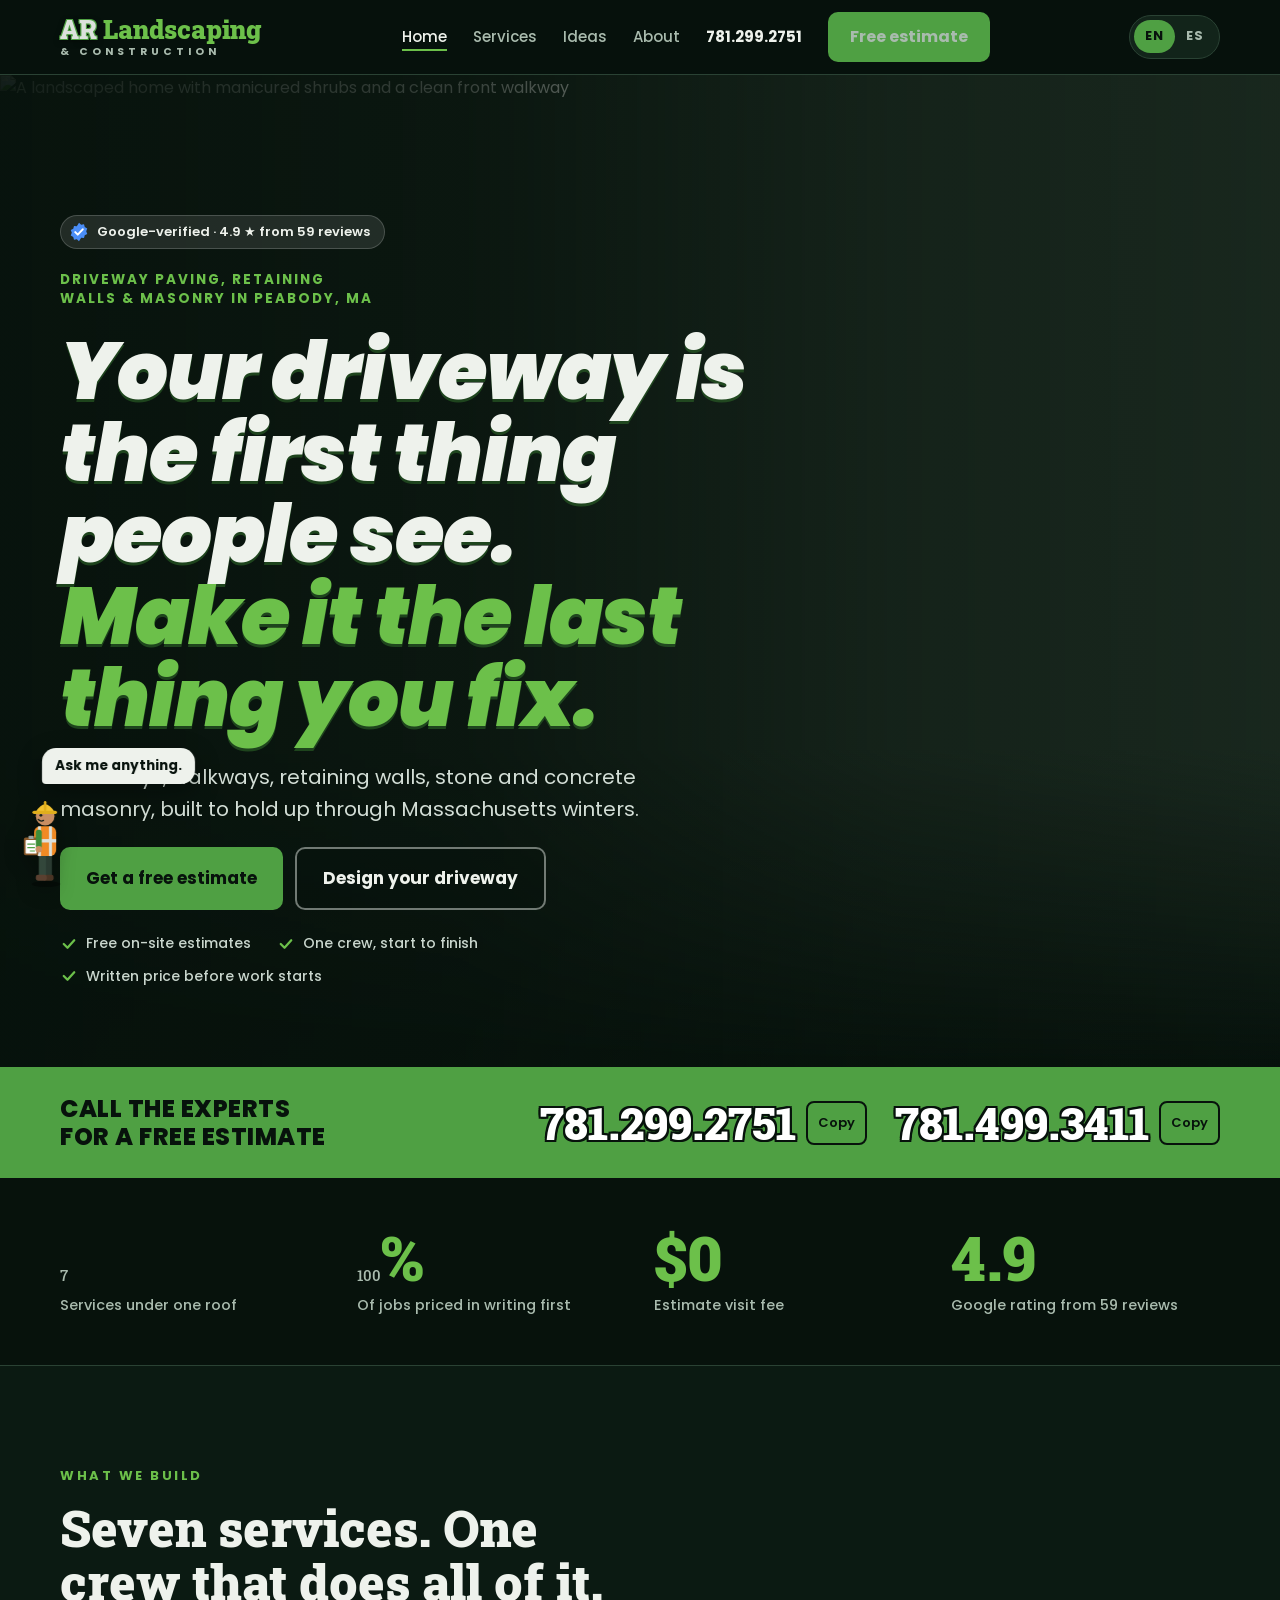
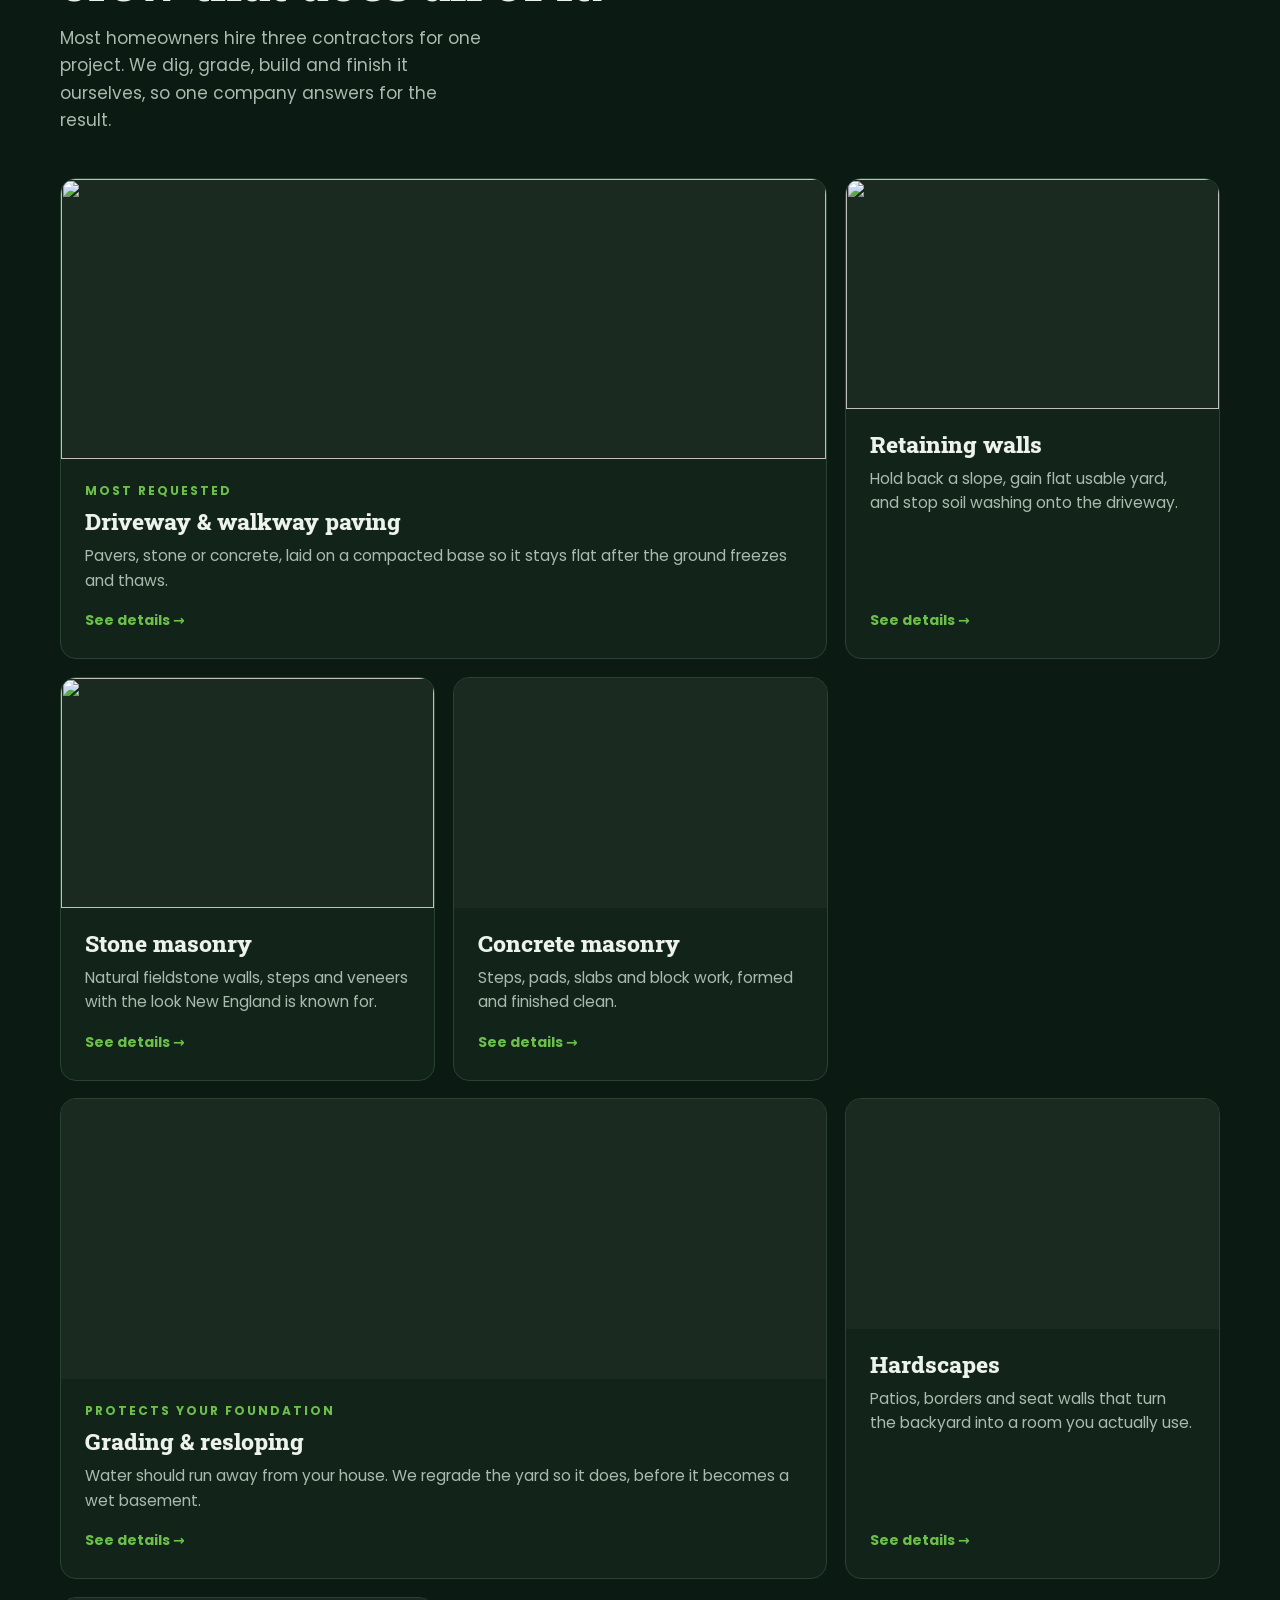
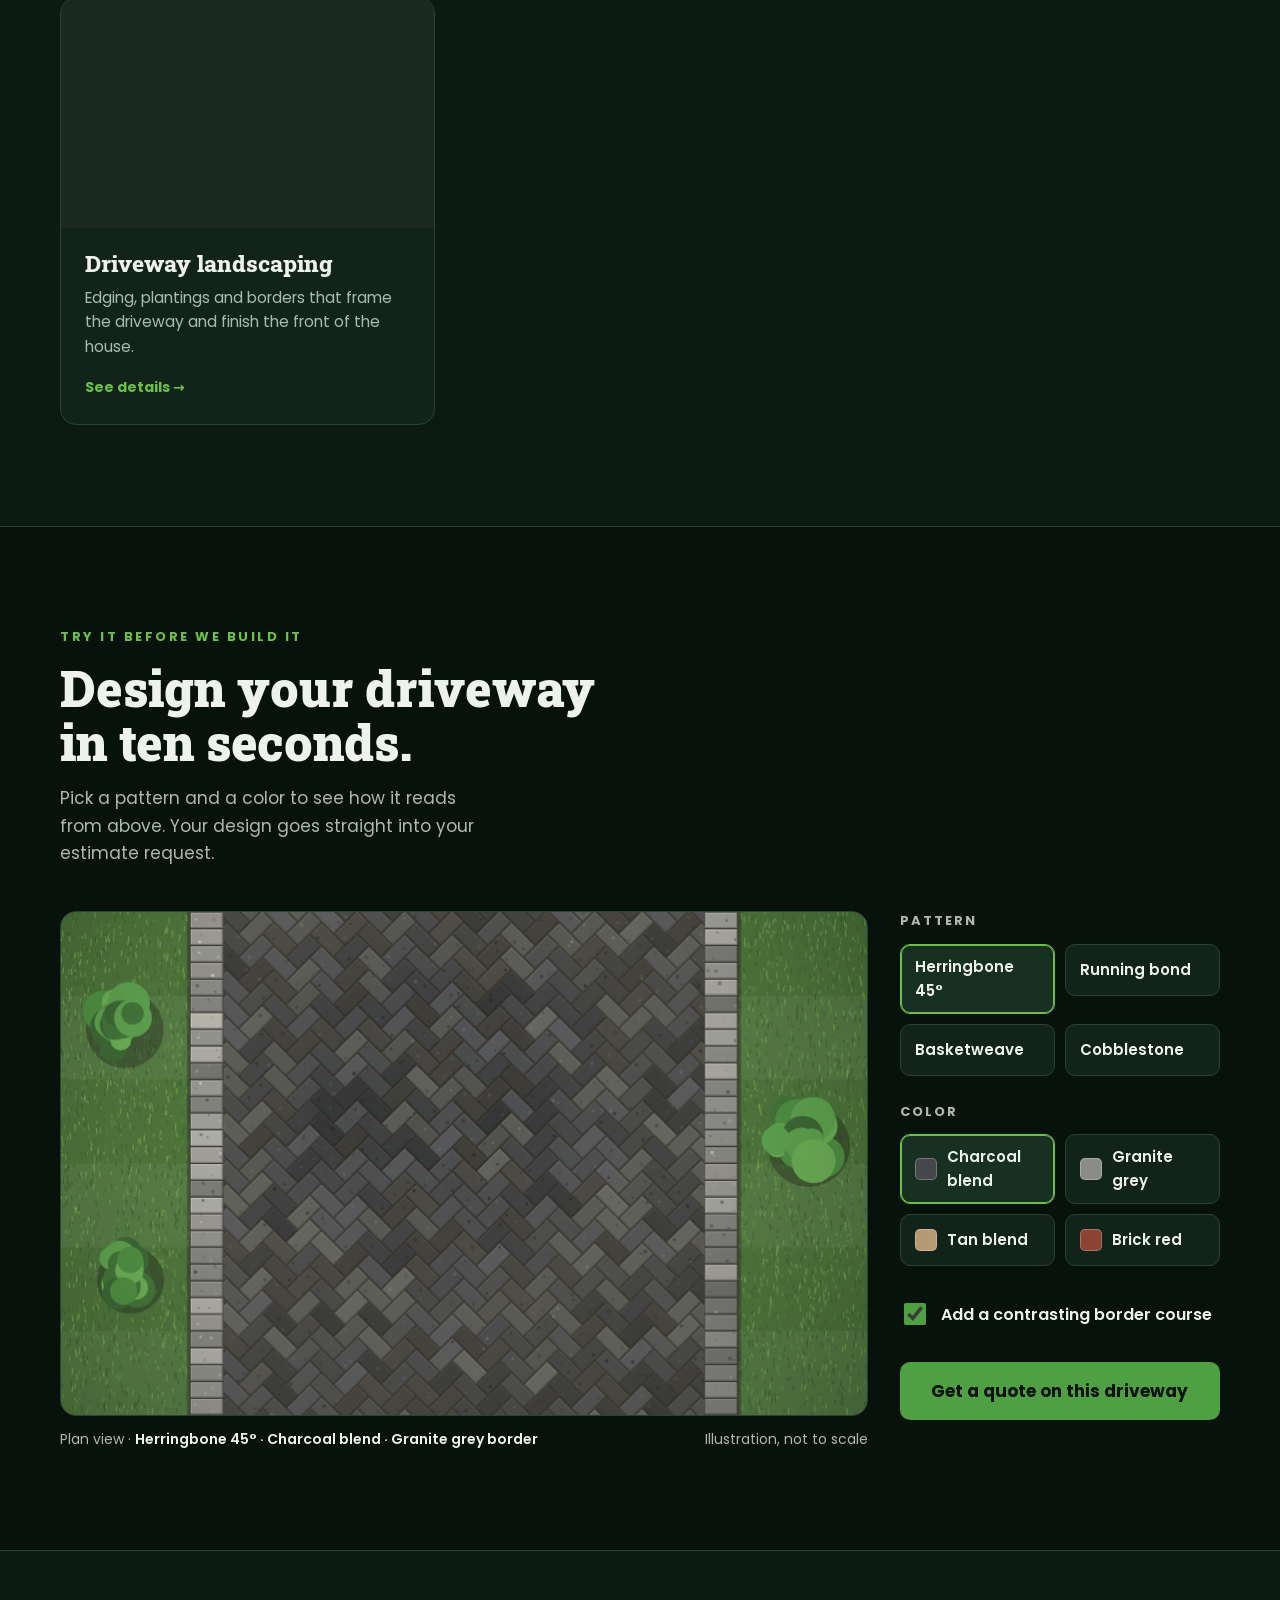
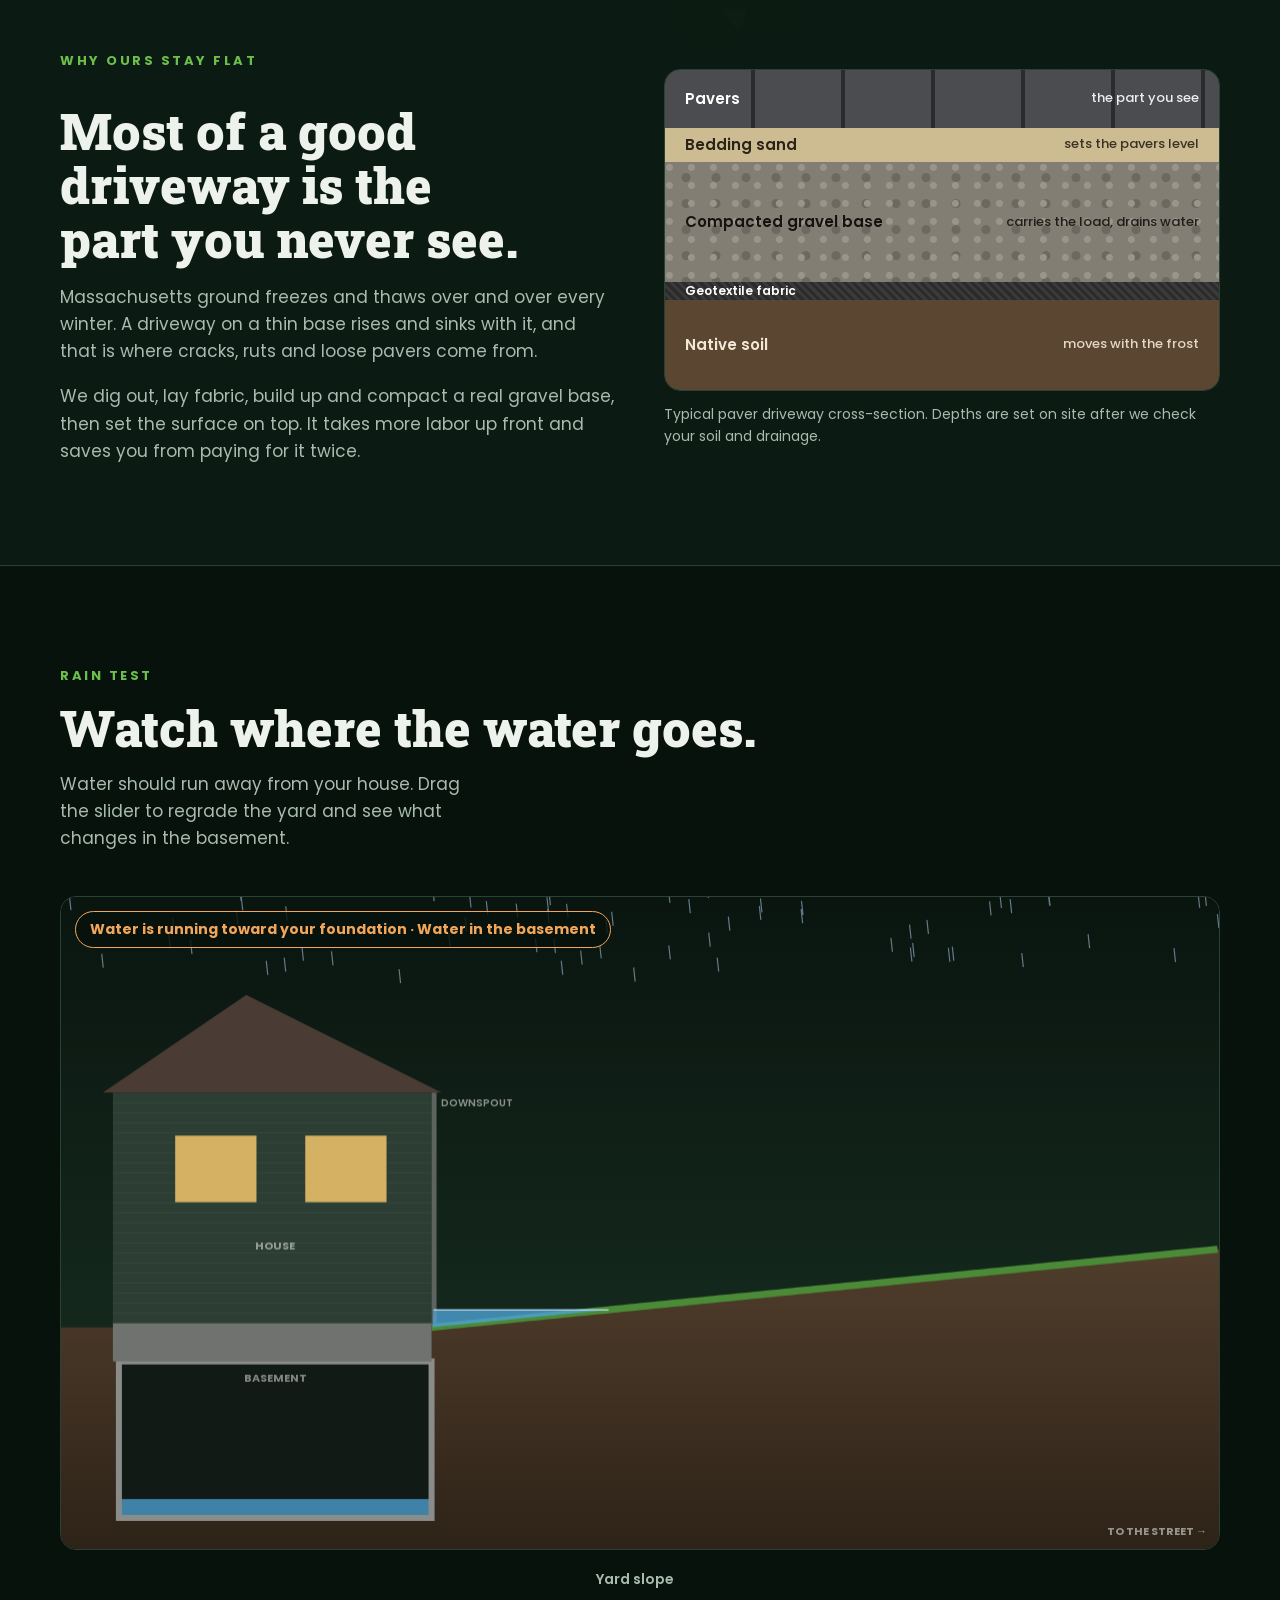
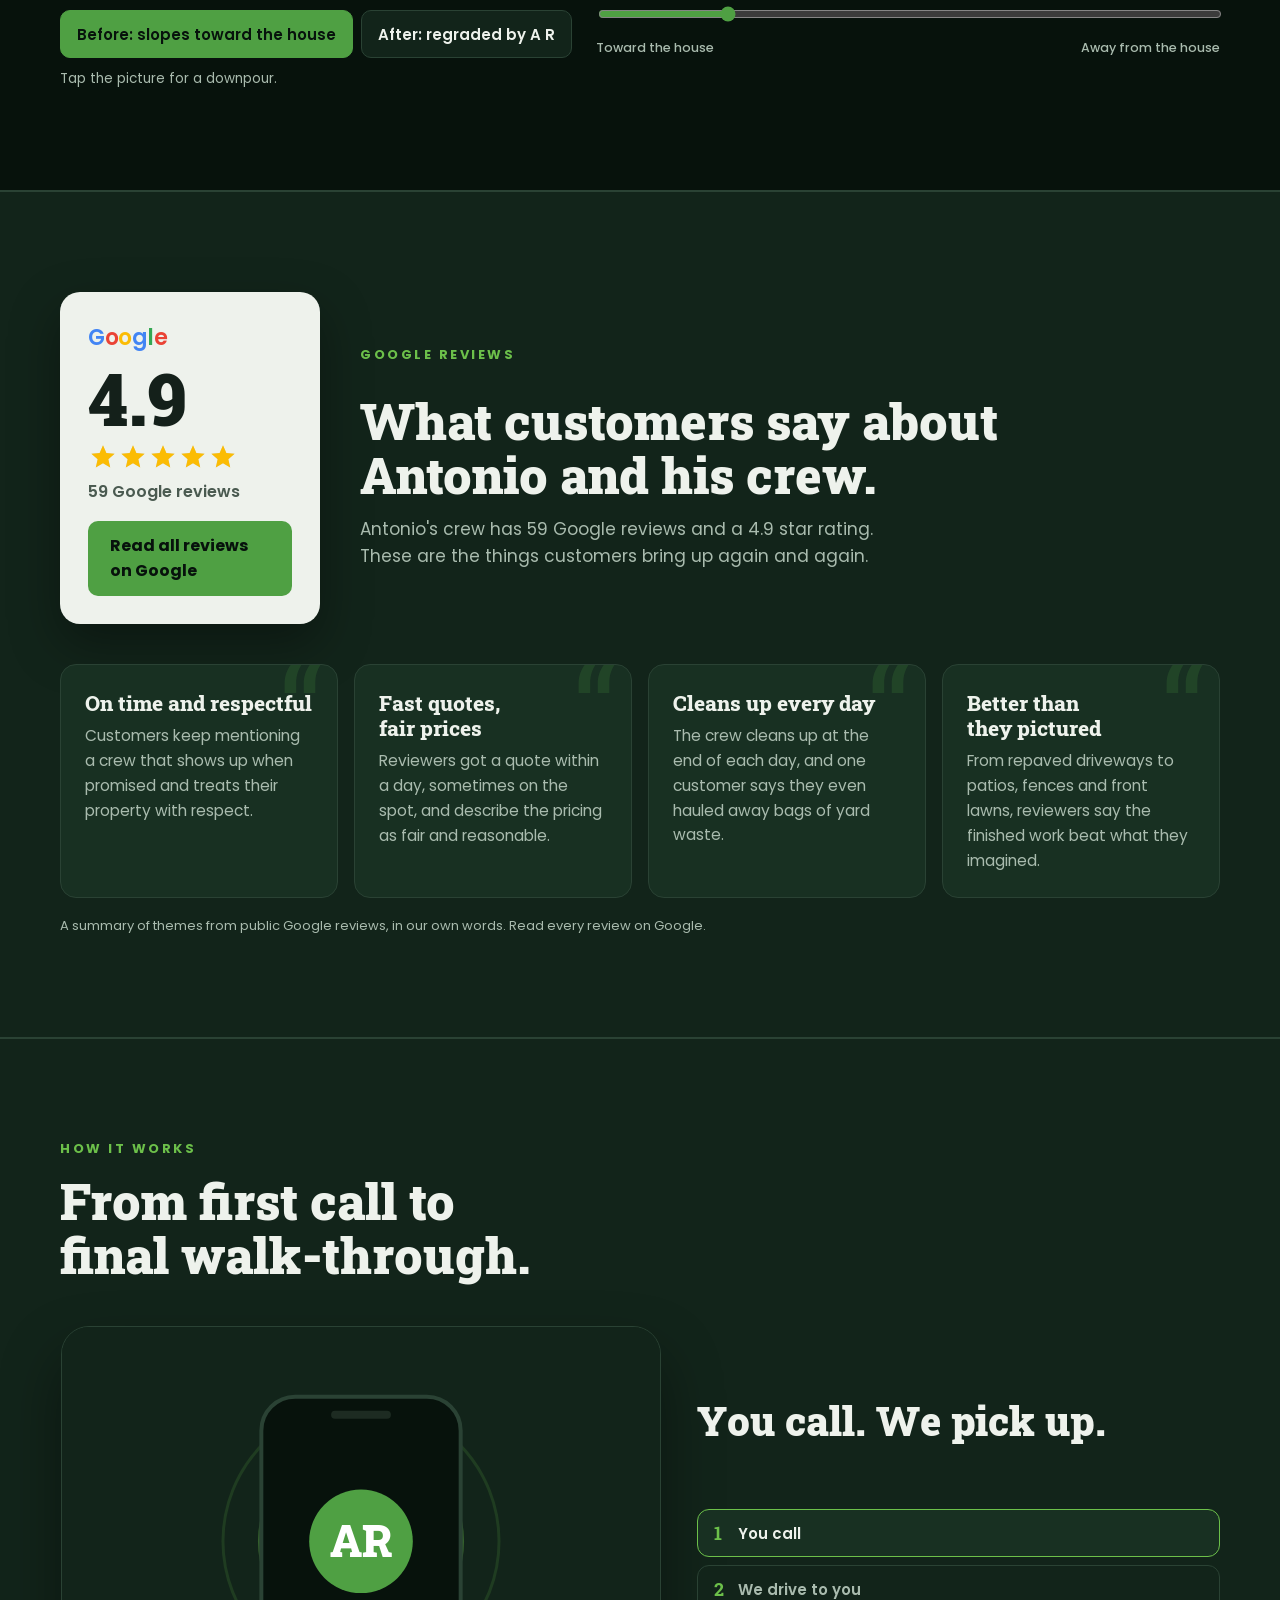
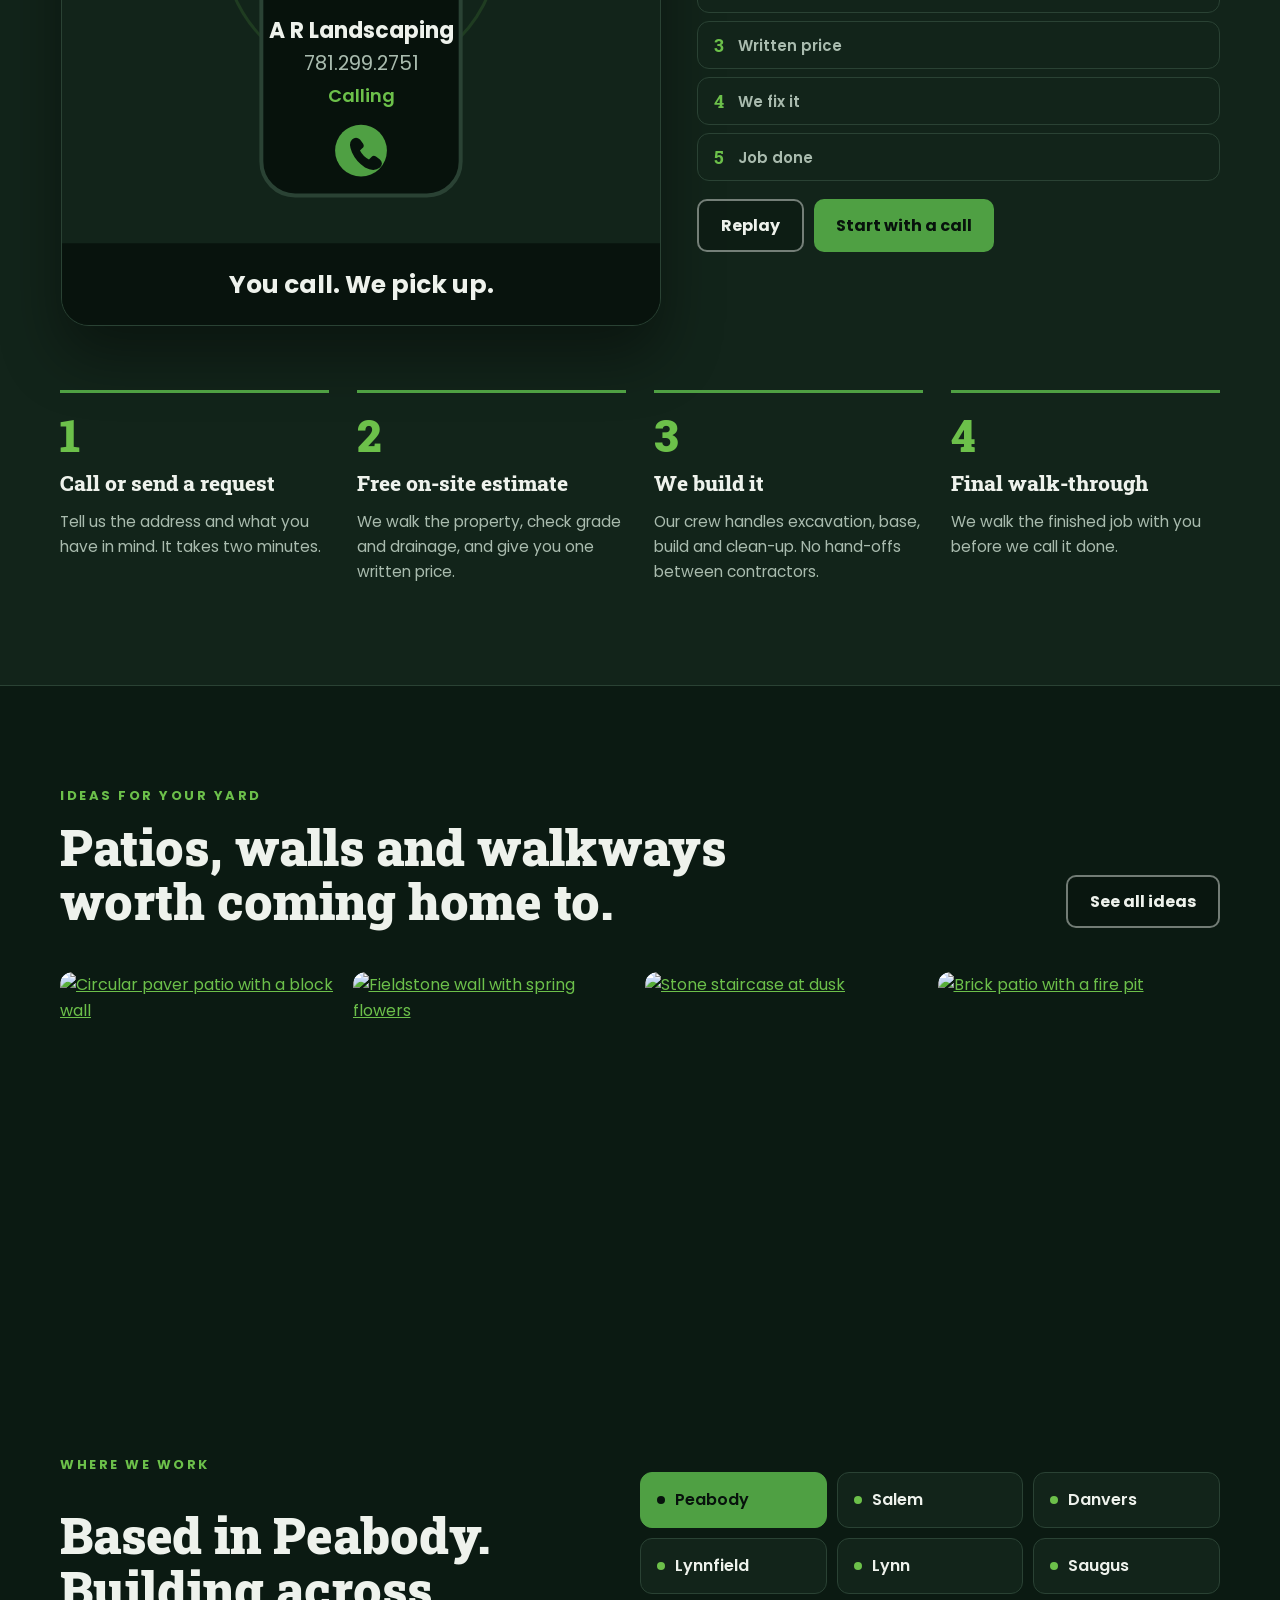
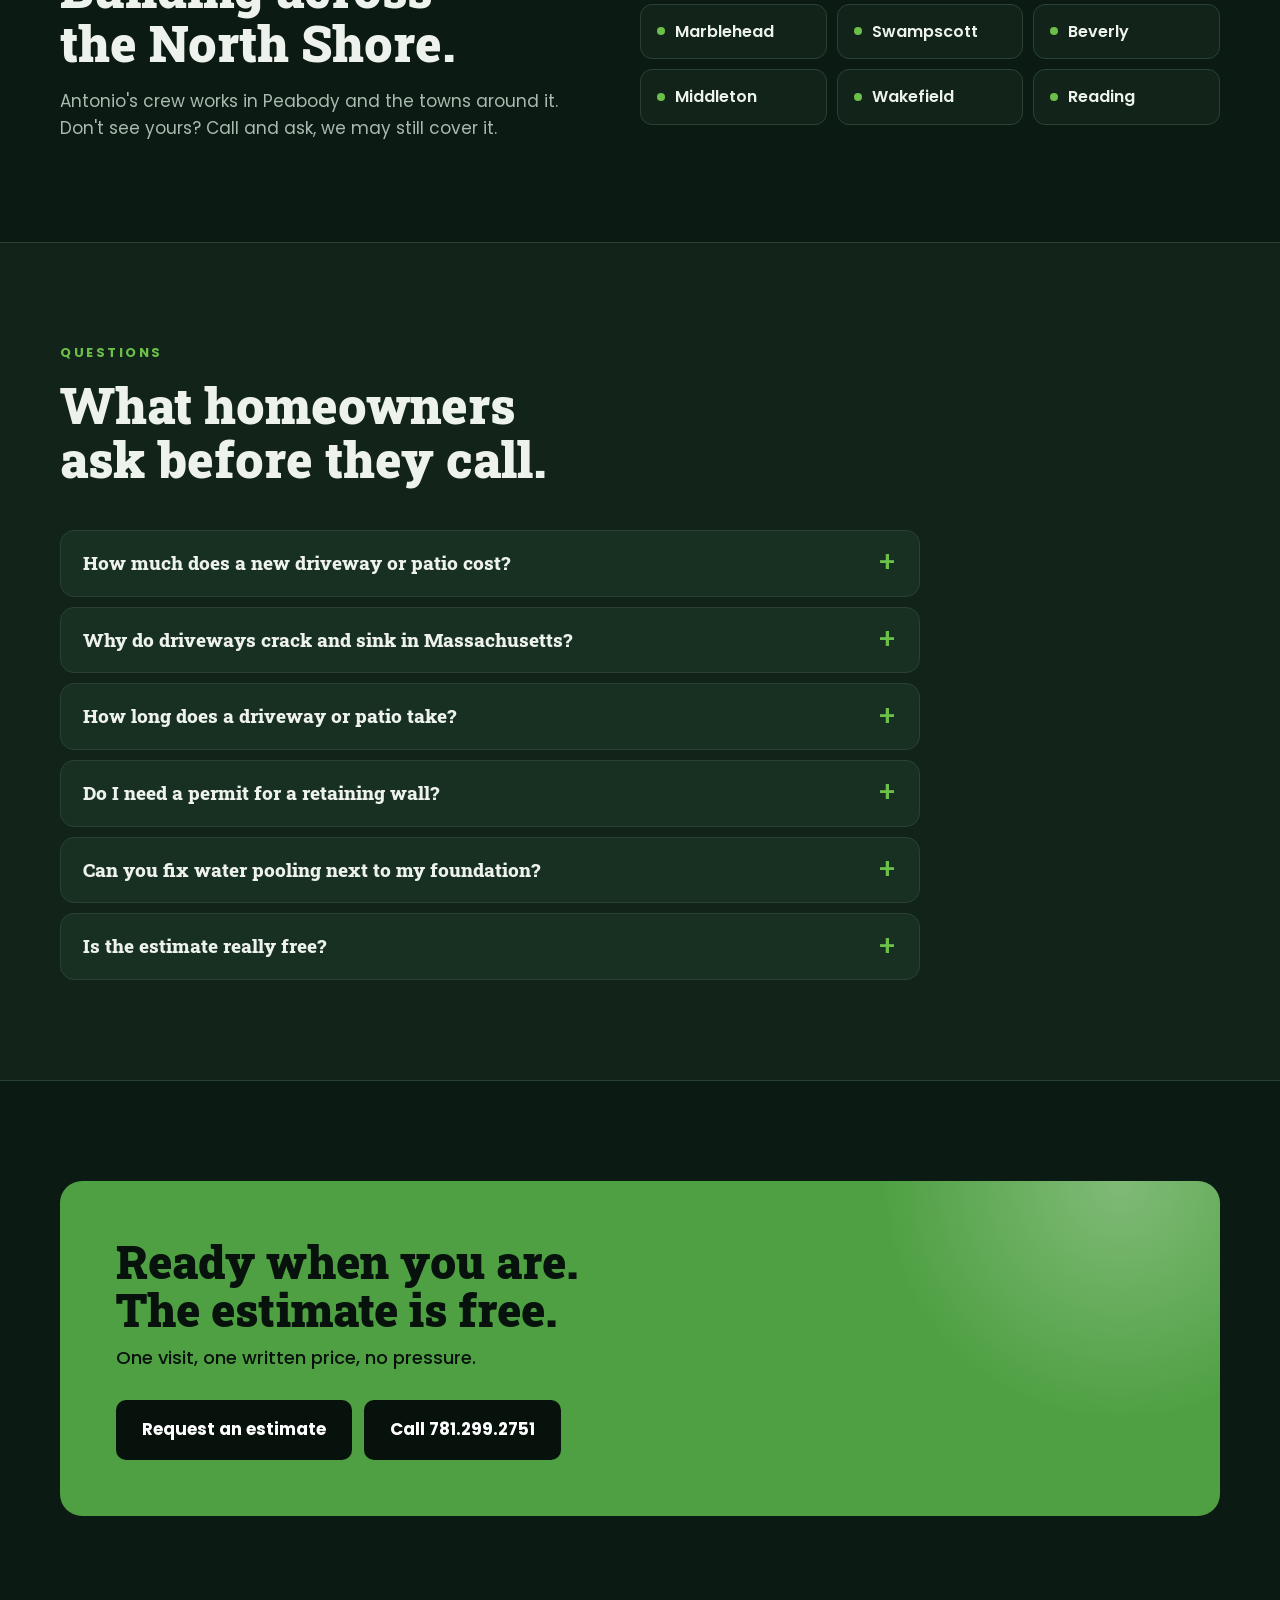
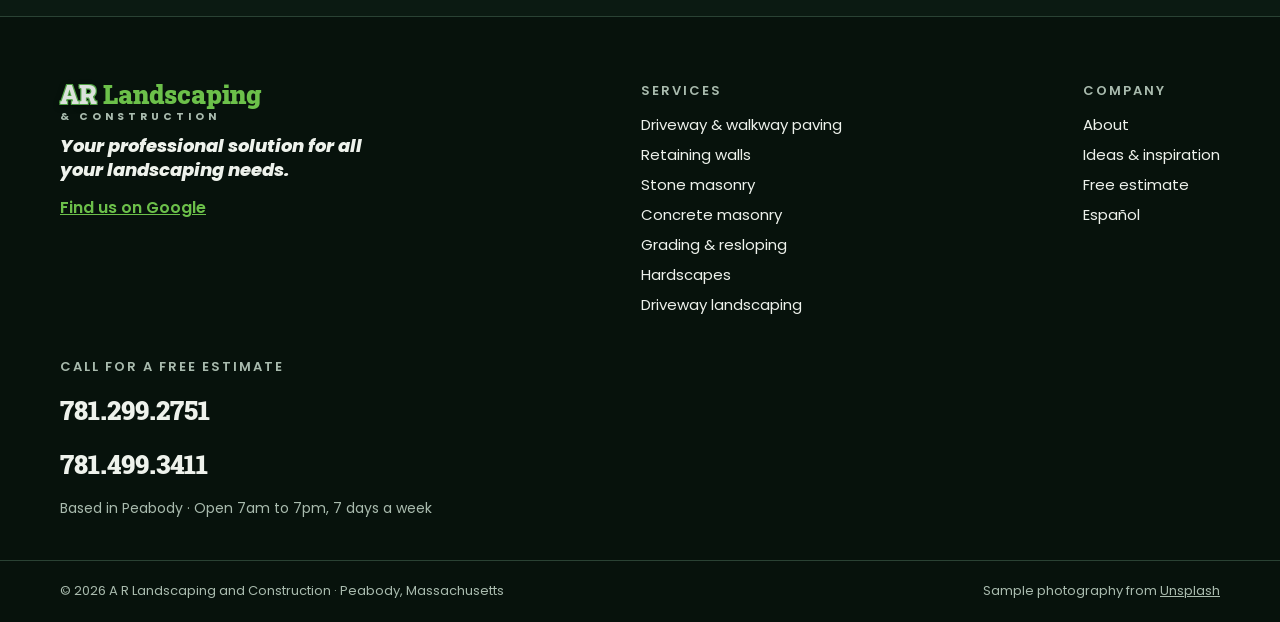
==== commit eca13de2: "Add animated short film: call, drive, quote, fix, congratulations Co-Authored-By: Claude Opus 5.5 <n" ====
--- a/index.html
+++ b/index.html
@@ -22,7 +22,7 @@
 <link rel="preload" as="style" href="https://fonts.googleapis.com/css2?family=Poppins:ital,wght@0,400;0,500;0,600;0,700;0,800;1,800;1,900&family=Roboto+Slab:wght@700;800;900&display=swap" onload="this.onload=null;this.rel='stylesheet'">
 <noscript><link rel="stylesheet" href="https://fonts.googleapis.com/css2?family=Poppins:ital,wght@0,400;0,500;0,600;0,700;0,800;1,800;1,900&family=Roboto+Slab:wght@700;800;900&display=swap"></noscript>
 <link rel="preload" as="image" imagesrcset="https://images.unsplash.com/photo-1777428762767-e3a797da389a?auto=format,compress&fit=crop&w=360&q=50 360w, https://images.unsplash.com/photo-1777428762767-e3a797da389a?auto=format,compress&fit=crop&w=480&q=50 480w, https://images.unsplash.com/photo-1777428762767-e3a797da389a?auto=format,compress&fit=crop&w=640&q=50 640w, https://images.unsplash.com/photo-1777428762767-e3a797da389a?auto=format,compress&fit=crop&w=800&q=50 800w, https://images.unsplash.com/photo-1777428762767-e3a797da389a?auto=format,compress&fit=crop&w=1080&q=50 1080w, https://images.unsplash.com/photo-1777428762767-e3a797da389a?auto=format,compress&fit=crop&w=1440&q=50 1440w, https://images.unsplash.com/photo-1777428762767-e3a797da389a?auto=format,compress&fit=crop&w=1800&q=50 1800w" imagesizes="100vw" fetchpriority="high">
-<style>:root{--ink:#07120C; --ground:#0B1A12; --panel:#12241A; --panel-2:#183022; --line:#2A4234;--fg:#EEF2EC; --muted:#A9BBAE; --green:#4FA043; --green-hi:#6CC04A; --silver:#DCE1DC;--paper:#F3F5F0; --paper-ink:#14201A; --paper-muted:#4A5A50;--display:'Roboto Slab', Georgia, 'Times New Roman', serif;--body:'Poppins', 'Segoe UI', system-ui, -apple-system, sans-serif;--radius:16px; --max:1200px;color-scheme:dark;}*{box-sizing:border-box}html{scroll-behavior:smooth;-webkit-text-size-adjust:100%}@media (prefers-reduced-motion:reduce){html{scroll-behavior:auto}*,*::before,*::after{transition:none!important;animation:none!important}}body{margin:0;background:var(--ground);color:var(--fg);font-family:var(--body);font-size:16px;line-height:1.6;-webkit-font-smoothing:antialiased}img{max-width:100%;display:block}[hidden]{display:none!important}a{color:var(--green-hi)}h1,h2,h3{text-wrap:balance;margin:0}p{margin:0}.wrap{max-width:var(--max);margin:0 auto;padding-left:max(20px,env(safe-area-inset-left,0px));padding-right:max(20px,env(safe-area-inset-right,0px))}:focus-visible{outline:3px solid var(--green-hi);outline-offset:3px;border-radius:4px}.skip{position:absolute;left:-9999px;top:8px;z-index:100;background:var(--green);color:var(--ink);padding:10px 16px;border-radius:8px;font-weight:700}.skip:focus{left:16px}.wm{display:inline-flex;flex-direction:column;line-height:1;text-decoration:none;color:var(--fg)}.wm-top{font-family:var(--display);font-weight:900;font-size:26px;white-space:nowrap}.wm-ar{color:var(--silver);text-shadow:1px 1px 0 var(--green),-1px -1px 0 var(--green),1px -1px 0 var(--green),-1px 1px 0 var(--green),0 2px 6px rgba(0,0,0,.6)}.wm-l{color:var(--green-hi)}.wm-c{font-size:10.5px;font-weight:700;letter-spacing:4px;text-transform:uppercase;color:var(--muted);margin-top:5px}.hdr{position:sticky;top:0;z-index:50;background:rgba(7,18,12,.94);backdrop-filter:blur(10px);-webkit-backdrop-filter:blur(10px);border-bottom:1px solid var(--line)}.hdr .wrap{display:flex;align-items:center;justify-content:space-between;gap:16px;padding-block:12px}.nav{display:flex;align-items:center;gap:26px;font-size:15px;font-weight:500}.nav a{color:var(--muted);text-decoration:none}.nav a:hover,.nav a[aria-current="page"]{color:var(--fg)}.nav a[aria-current="page"]{box-shadow:0 2px 0 var(--green-hi)}.nav .num{color:var(--fg);font-weight:700;font-variant-numeric:tabular-nums}.hdr-tools{display:flex;align-items:center;gap:10px;order:3}.lang{display:inline-flex;align-items:center;min-height:44px;padding:4px;border-radius:999px;border:1.5px solid var(--line);background:var(--panel);text-decoration:none;font-weight:700;font-size:13px;letter-spacing:1px}.lang span{padding:6px 11px;border-radius:999px;color:var(--muted)}.lang span.on{background:var(--green);color:var(--ink)}.lang:hover{border-color:var(--green-hi)}@media (max-width:420px){.wm-top{font-size:21px}.wm-c{letter-spacing:3px}.lang span{padding:6px 9px}}.menu-btn{display:none;min-width:48px;min-height:48px;border-radius:10px;border:1.5px solid var(--line);background:var(--panel);color:var(--fg);cursor:pointer;align-items:center;justify-content:center}@media (max-width:960px){.menu-btn{display:inline-flex}.nav{position:absolute;left:0;right:0;top:100%;flex-direction:column;align-items:stretch;gap:0;background:var(--ink);border-bottom:1px solid var(--line);padding:8px max(20px,env(safe-area-inset-left,0px)) 20px;display:none}.nav.open{display:flex}.nav a{padding:14px 0;border-bottom:1px solid var(--line);font-size:17px}.nav a[aria-current="page"]{box-shadow:none;color:var(--green-hi)}.nav .btn{margin-top:14px;border-bottom:0}}.btn{display:inline-flex;align-items:center;justify-content:center;gap:10px;min-height:48px;padding:12px 22px;border-radius:10px;font-family:var(--body);font-weight:700;font-size:16px;text-decoration:none;border:0;cursor:pointer;transition:transform .15s ease,background .15s ease,border-color .15s ease}.btn:hover{transform:translateY(-1px)}.btn-green{background:var(--green);color:var(--ink)}.btn-green:hover{background:var(--green-hi)}.btn-ghost{background:rgba(7,18,12,.35);color:var(--fg);border:2px solid rgba(220,225,220,.5)}.btn-ghost:hover{border-color:var(--green-hi)}.btn-lg{font-size:17px;padding:16px 26px;min-height:56px}.hero{position:relative;overflow:hidden;background:#1b2a20;display:flex;align-items:flex-end;min-height:min(760px,92vh)}.hero>img{position:absolute;inset:0;width:100%;height:100%;object-fit:cover;animation:slowzoom 18s ease-out both}@keyframes slowzoom{from{scale:1.1}to{scale:1}}.hero::after{content:"";position:absolute;inset:0;background:linear-gradient(90deg,rgba(7,18,12,.94) 0%,rgba(7,18,12,.8) 36%,rgba(7,18,12,.3) 70%,rgba(7,18,12,.1) 100%),linear-gradient(0deg,rgba(7,18,12,1) 0%,rgba(7,18,12,0) 32%)}.hero .wrap{position:relative;z-index:2;width:100%;padding-block:140px 80px}.hero-copy{max-width:700px;display:flex;flex-direction:column;gap:22px}.verified{display:inline-flex;align-items:center;gap:8px;background:rgba(255,255,255,.1);border:1px solid rgba(255,255,255,.18);border-radius:999px;padding:6px 14px 6px 8px;font-size:13px;font-weight:600;width:max-content;max-width:100%}.hero .hero-title{font-style:italic;font-weight:900;font-size:clamp(40px,6.4vw,80px);line-height:1.02;letter-spacing:-1px;text-shadow:0 3px 0 rgba(47,107,42,.55)}.hero .hero-title em{display:block;color:var(--green-hi)}.lede{font-size:clamp(17px,1.6vw,20px);color:#D3DED6;max-width:580px}.ctas{display:flex;flex-wrap:wrap;gap:12px}.trust{display:flex;flex-wrap:wrap;gap:10px 26px;font-size:14px;color:#C9D6CD;font-weight:500}.trust span{display:inline-flex;align-items:center;gap:8px}.banner{position:relative;overflow:hidden;min-height:380px;display:flex;align-items:flex-end;background:#1b2a20}.banner>img{position:absolute;inset:0;width:100%;height:100%;object-fit:cover}.banner::after{content:"";position:absolute;inset:0;background:linear-gradient(0deg,rgba(7,18,12,.98) 0%,rgba(7,18,12,.55) 55%,rgba(7,18,12,.35) 100%)}.banner .wrap{position:relative;z-index:2;width:100%;padding-block:120px 48px;display:flex;flex-direction:column;gap:14px}.banner h1{font-family:var(--display);font-weight:900;font-size:clamp(36px,5vw,62px);line-height:1.05;max-width:820px}.banner p{color:#D3DED6;font-size:18px;max-width:640px}.band{background:var(--green);color:var(--ink)}.band .wrap{display:flex;flex-wrap:wrap;align-items:center;justify-content:space-between;gap:20px 40px;padding-block:28px}.band-label{font-weight:800;font-size:clamp(18px,2vw,24px);line-height:1.15;text-transform:uppercase;letter-spacing:.5px}.phones{display:flex;flex-wrap:wrap;gap:12px 28px}.phone{display:flex;align-items:center;gap:10px}.phone a{font-family:var(--display);font-weight:900;font-size:clamp(30px,3.6vw,44px);line-height:1;color:#fff;text-decoration:none;font-variant-numeric:tabular-nums;text-shadow:2px 2px 0 var(--ink),-2px -2px 0 var(--ink),2px -2px 0 var(--ink),-2px 2px 0 var(--ink),0 2px 0 var(--ink),2px 0 0 var(--ink),-2px 0 0 var(--ink),0 -2px 0 var(--ink)}.copy{min-width:44px;min-height:44px;border-radius:8px;border:2px solid var(--ink);background:transparent;color:var(--ink);font:600 13px var(--body);cursor:pointer;padding:0 10px}.copy:hover{background:rgba(7,18,12,.12)}.sec{padding-block:100px}.sec.alt{background:var(--panel);border-block:1px solid var(--line)}.sec.deep{background:var(--ink);border-block:1px solid var(--line)}.sec-head{display:flex;flex-wrap:wrap;justify-content:space-between;align-items:flex-end;gap:16px 40px;margin-bottom:44px}.sec-head h2,.h2{font-family:var(--display);font-weight:900;font-size:clamp(32px,4vw,50px);line-height:1.08;max-width:720px}.sec-head p{color:var(--muted);max-width:430px;font-size:17px}.kicker{display:block;font-size:13px;font-weight:700;letter-spacing:2.5px;text-transform:uppercase;color:var(--green-hi);margin-bottom:14px}.muted{color:var(--muted)}.svc-grid{display:grid;grid-template-columns:1fr;gap:18px}@media (min-width:680px){.svc-grid{grid-template-columns:repeat(2,minmax(0,1fr))}.svc-grid .svc:last-child{grid-column:span 2}}@media (min-width:1020px){.svc-grid{grid-template-columns:repeat(3,minmax(0,1fr))}.svc-grid .svc:last-child{grid-column:auto}.svc.wide{grid-column:span 2}}.svc{position:relative;background:var(--panel);border:1px solid var(--line);border-radius:var(--radius);overflow:hidden;display:flex;flex-direction:column;text-decoration:none;color:var(--fg);transition:border-color .2s ease,transform .2s ease}.svc:hover{border-color:var(--green);transform:translateY(-2px)}.svc .ph{height:230px;overflow:hidden;background:#1b2a20}.svc.wide .ph{height:280px}.svc .ph img{width:100%;height:100%;object-fit:cover;transition:transform .5s ease}.svc:hover .ph img{transform:scale(1.05)}.svc-body{padding:22px 24px 26px;display:flex;flex-direction:column;gap:8px;flex:1}.svc h3{font-family:var(--display);font-weight:800;font-size:23px;line-height:1.2}.svc p{color:var(--muted);font-size:15.5px}.svc .more{margin-top:auto;padding-top:8px;font-weight:700;font-size:14px;color:var(--green-hi)}.tag{font-size:12px;font-weight:700;letter-spacing:2px;text-transform:uppercase;color:var(--green-hi)}.dz{display:flex;flex-wrap:wrap;gap:32px;align-items:flex-start}.dz-preview{flex:999 1 560px;min-width:0;display:flex;flex-direction:column;gap:12px}.dz-preview canvas{width:100%;aspect-ratio:16/10;border-radius:var(--radius);display:block;background:#2f4a2a;border:1px solid var(--line)}.dz-cap{display:flex;flex-wrap:wrap;justify-content:space-between;gap:8px;font-size:14px;color:var(--muted)}.dz-cap strong{color:var(--fg);font-weight:600}.dz-controls{flex:1 1 320px;min-width:0;display:flex;flex-direction:column;gap:26px}fieldset{border:0;margin:0;padding:0}legend{font-size:13px;font-weight:700;letter-spacing:2px;text-transform:uppercase;color:var(--muted);padding:0;margin-bottom:12px}.opts{display:grid;grid-template-columns:repeat(2,minmax(0,1fr));gap:10px}.opt{position:relative}.opt input{position:absolute;opacity:0;inset:0;width:100%;height:100%;margin:0;cursor:pointer}.opt label{display:flex;align-items:center;gap:10px;min-height:52px;padding:10px 14px;border-radius:10px;border:1.5px solid var(--line);background:var(--panel);font-weight:600;font-size:15px;cursor:pointer}.opt input:checked+label{border-color:var(--green-hi);background:var(--panel-2);box-shadow:inset 0 0 0 1px var(--green-hi)}.opt input:focus-visible+label{outline:3px solid var(--green-hi);outline-offset:2px}.sw{width:22px;height:22px;border-radius:5px;flex:none;border:1px solid rgba(255,255,255,.25)}.toggle{display:flex;align-items:center;gap:12px;font-weight:600;min-height:44px;cursor:pointer}.toggle input{width:22px;height:22px;accent-color:var(--green)}.split{display:flex;flex-wrap:wrap;gap:48px;align-items:center}.split>*{flex:1 1 440px;min-width:0}.prose{display:flex;flex-direction:column;gap:18px}.prose p{color:var(--muted);font-size:17px;max-width:560px}.layers{display:flex;flex-direction:column;border-radius:var(--radius);overflow:hidden;border:1px solid var(--line)}.layer{display:flex;align-items:center;justify-content:space-between;gap:16px;padding:0 20px;font-weight:600;font-size:15px}.layer small{font-weight:500;opacity:.9;font-size:13px;text-align:right}.l1{height:58px;background:repeating-linear-gradient(90deg,#4a4c4f 0 86px,#2a2b2c 86px 90px);color:#fff}.l2{height:34px;background:#cdbb92;color:#2a2418}.l3{height:120px;background:radial-gradient(circle at 20% 30%,#9a958b 0 3px,transparent 4px) 0 0/22px 18px,radial-gradient(circle at 70% 60%,#6d6960 0 4px,transparent 5px) 0 0/30px 26px,#837e74;color:#16130f}.l4{height:18px;background:repeating-linear-gradient(45deg,#2b2b2b 0 3px,#3a3a3a 3px 6px);color:#fff;font-size:12px}.l5{height:90px;background:#5b4632;color:#f3e7d6}.fig-cap{margin-top:12px;font-size:14px;color:var(--muted)}.steps{display:grid;grid-template-columns:repeat(auto-fit,minmax(230px,1fr));gap:28px}.step{border-top:3px solid var(--green);padding-top:20px;display:flex;flex-direction:column;gap:10px}.step b{font-family:var(--display);font-weight:900;font-size:44px;line-height:1;color:var(--green-hi)}.step h3{font-family:var(--display);font-weight:800;font-size:21px}.step p{color:var(--muted);font-size:15.5px}.strip{display:grid;grid-template-columns:repeat(4,minmax(0,1fr));gap:10px}@media (max-width:820px){.strip{grid-template-columns:repeat(2,minmax(0,1fr))}}.strip img{width:100%;aspect-ratio:1/1;object-fit:cover;border-radius:12px}.filters{display:flex;flex-wrap:wrap;gap:8px;margin-bottom:28px}.filters button{min-height:44px;padding:8px 18px;border-radius:999px;border:1.5px solid var(--line);background:var(--panel);color:var(--fg);font:600 15px var(--body);cursor:pointer}.filters button[aria-pressed="true"]{background:var(--green);border-color:var(--green);color:var(--ink)}.gal{columns:3 300px;column-gap:14px}.gal figure{break-inside:avoid;margin:0 0 14px;border-radius:14px;overflow:hidden;background:var(--panel);border:1px solid var(--line)}.gal img{width:100%;height:auto}.gal figcaption{padding:12px 16px;font-size:14px;color:var(--muted);display:flex;justify-content:space-between;gap:12px}.gal figcaption b{color:var(--fg);font-weight:600}.row{display:flex;flex-wrap:wrap;gap:48px;align-items:center;padding-block:72px;border-bottom:1px solid var(--line);scroll-margin-top:90px}.row:nth-child(even){flex-direction:row-reverse}.row>*{flex:1 1 440px;min-width:0}.row .ph{border-radius:var(--radius);overflow:hidden;aspect-ratio:4/3;max-width:100%;background:#1b2a20}.row .ph img{width:100%;height:100%;object-fit:cover}.row h2{font-family:var(--display);font-weight:900;font-size:clamp(28px,3.2vw,40px);line-height:1.1}.row .prose ul{margin:0;padding:0;list-style:none;display:flex;flex-direction:column;gap:10px}.checks li{display:flex;gap:12px;align-items:flex-start}.checks li::before{content:"";flex:none;width:20px;height:20px;margin-top:4px;background:no-repeat center/contain url("data:image/svg+xml,%3Csvg xmlns='http://www.w3.org/2000/svg' viewBox='0 0 24 24' fill='none' stroke='%236CC04A' stroke-width='3' stroke-linecap='round' stroke-linejoin='round'%3E%3Cpath d='M5 12l5 5 9-10'/%3E%3C/svg%3E")}.values{display:grid;grid-template-columns:repeat(auto-fit,minmax(260px,1fr));gap:18px}.value{background:var(--panel);border:1px solid var(--line);border-radius:var(--radius);padding:28px;display:flex;flex-direction:column;gap:10px}.value h3{font-family:var(--display);font-weight:800;font-size:22px}.value p{color:var(--muted)}.proof{background:var(--panel);border:1px solid var(--line);border-radius:18px;padding:36px;display:flex;flex-wrap:wrap;align-items:center;justify-content:space-between;gap:24px}.proof h3{font-family:var(--display);font-weight:900;font-size:clamp(24px,3vw,34px);line-height:1.15;max-width:640px}.proof p{color:var(--muted);margin-top:8px}.cta{position:relative;overflow:hidden;border-radius:22px;background:var(--green);color:var(--ink);padding:56px;display:flex;flex-wrap:wrap;gap:28px;align-items:center;justify-content:space-between}.cta h2{font-family:var(--display);font-weight:900;font-size:clamp(30px,3.6vw,46px);line-height:1.05;max-width:620px}.cta p{font-weight:500;font-size:18px;margin-top:10px}.cta .btn-dark{background:var(--ink);color:#fff}.cta .btn-dark:hover{background:#000}.est{display:flex;flex-wrap:wrap;gap:48px;align-items:flex-start}.est-copy{flex:1 1 360px;min-width:0;display:flex;flex-direction:column;gap:18px}.est-copy p{color:var(--muted);font-size:17px}form.card{flex:1 1 440px;min-width:0;background:var(--paper);color:var(--paper-ink);border-radius:18px;padding:32px;display:flex;flex-direction:column;gap:16px;color-scheme:light}form.card h2{font-family:var(--display);font-weight:900;font-size:28px}.row2{display:grid;grid-template-columns:repeat(auto-fit,minmax(180px,1fr));gap:14px}.fld{display:flex;flex-direction:column;gap:6px;font-size:14px;font-weight:600}.fld input,.fld select,.fld textarea{font:inherit;font-weight:400;font-size:16px;padding:12px 14px;border:1.5px solid #B4C0B7;border-radius:10px;background:#fff;color:var(--paper-ink);min-height:48px}.fld textarea{min-height:110px;resize:vertical}.fld input:focus,.fld select:focus,.fld textarea:focus{outline:3px solid var(--green);outline-offset:1px;border-color:var(--green)}.hp{position:absolute;left:-9999px}.err{color:#9B1C1C;font-size:14px;font-weight:600}.done{background:#E3F1DD;border:1.5px solid var(--green);border-radius:12px;padding:18px;display:flex;flex-direction:column;gap:6px;font-size:15px}.done strong{font-size:18px}.fine{font-size:13px;color:var(--paper-muted);text-align:center}.contact-cards{display:flex;flex-direction:column;gap:12px}.ccard{background:var(--panel);border:1px solid var(--line);border-radius:14px;padding:18px 20px;display:flex;justify-content:space-between;align-items:center;gap:12px;flex-wrap:wrap}.ccard a{font-family:var(--display);font-weight:900;font-size:28px;color:var(--fg);text-decoration:none;font-variant-numeric:tabular-nums}.ccard span{color:var(--muted);font-size:14px}footer{background:var(--ink);border-top:1px solid var(--line)}.ft{padding-block:64px 40px;display:flex;flex-wrap:wrap;gap:40px;justify-content:space-between}.ft-col{display:flex;flex-direction:column;gap:12px;min-width:0}.ft-col h4,.ft-col .ft-h{font-family:var(--body);font-weight:600;margin:0;font-size:13px;letter-spacing:2px;text-transform:uppercase;color:var(--muted)}.ft-col ul{list-style:none;margin:0;padding:0;display:flex;flex-direction:column;gap:6px;font-size:15px}.ft-col ul a{color:var(--fg);text-decoration:none}.ft-col ul a:hover{color:var(--green-hi)}.ft-tag{font-style:italic;font-weight:800;font-size:18px;max-width:340px;line-height:1.35}.ft-nums a{font-family:var(--display);font-weight:900;font-size:26px;color:var(--fg);text-decoration:none;font-variant-numeric:tabular-nums}.ft-base{border-top:1px solid var(--line);font-size:13px;color:var(--muted)}.ft-base .wrap{padding-block:20px;display:flex;flex-wrap:wrap;gap:12px;justify-content:space-between}.ft-base a{color:var(--muted)}.callbar{display:none}@media (max-width:700px){.callbar{display:flex;position:fixed;left:0;right:0;bottom:0;z-index:55;gap:10px;background:var(--ink);border-top:1px solid var(--line);padding:10px max(16px,env(safe-area-inset-right,0px)) calc(10px + env(safe-area-inset-bottom,0px)) max(16px,env(safe-area-inset-left,0px))}.callbar .btn{flex:1 1 0;min-height:50px;padding:10px;font-size:15px}body{padding-bottom:76px}.sec{padding-block:72px}.hero .wrap{padding-block:110px 56px}.proof,form.card,.cta{padding:26px}.row{padding-block:48px;gap:28px}}.toast{position:fixed;left:50%;bottom:calc(96px + env(safe-area-inset-bottom,0px));transform:translateX(-50%);background:var(--fg);color:var(--ink);font-weight:700;padding:10px 18px;border-radius:999px;z-index:70;font-size:14px}.js .reveal{opacity:0;transform:translateY(18px);transition:opacity .6s ease,transform .6s ease}.js .reveal.in{opacity:1;transform:none}@media (prefers-reduced-motion:reduce){.js .reveal{opacity:1;transform:none}}.progress-bar{position:fixed;left:0;right:0;top:0;height:3px;z-index:80;background:var(--green-hi);transform-origin:0 50%;transform:scaleX(0);pointer-events:none}.hdr .wrap{transition:padding .3s ease}.hdr.scrolled{box-shadow:0 8px 24px rgba(0,0,0,.35)}.hdr.scrolled .wrap{padding-block:7px}.hero>img,.banner>img{will-change:translate}@keyframes rise{from{opacity:0;transform:translateY(.55em) rotate(2deg)}to{opacity:1;transform:none}}@keyframes fadeUp{from{opacity:0;transform:translateY(16px)}to{opacity:1;transform:none}}.js .hero .hero-title.wsplit .w{display:inline-block;opacity:0;animation:rise .75s cubic-bezier(.2,.75,.25,1) forwards;animation-delay:calc(var(--d) + 250ms)}.js .hero .verified{animation:fadeUp .6s ease both .1s}.js .hero .lede{animation:fadeUp .7s ease both 1.1s}.js .hero .ctas{animation:fadeUp .7s ease both 1.3s}.js .hero .trust{animation:fadeUp .7s ease both 1.5s}.js .banner .wrap>*{animation:fadeUp .7s ease both}.js .banner .wrap>*:nth-child(2){animation-delay:.12s}.js .banner .wrap>*:nth-child(3){animation-delay:.24s}.btn-green{position:relative;overflow:hidden}.btn-green::after{content:"";position:absolute;inset:0;background:linear-gradient(110deg,transparent 30%,rgba(255,255,255,.45) 50%,transparent 70%);transform:translateX(-120%);transition:transform .7s ease}.btn-green:hover::after{transform:translateX(120%)}.band .phone{transition:transform .2s ease}.band .phone:hover{transform:translateY(-2px)}.js .svc.reveal .ph img{transform:scale(1.18);transition:transform 1.4s cubic-bezier(.2,.7,.2,1)}.js .svc.reveal.in .ph img{transform:scale(1)}.js .svc.reveal.in:hover .ph img{transform:scale(1.06);transition-duration:.5s}.stats{background:var(--ink);border-bottom:1px solid var(--line)}.stats-grid{display:grid;grid-template-columns:repeat(4,minmax(0,1fr));gap:28px;padding-block:48px}@media (max-width:760px){.stats-grid{grid-template-columns:repeat(2,minmax(0,1fr));gap:28px 18px}}.stat{display:flex;flex-direction:column;gap:6px;min-width:0}.stat b{font-family:var(--display);font-weight:900;font-size:clamp(40px,5vw,62px);line-height:1;color:var(--green-hi);font-variant-numeric:tabular-nums}.stat span{color:var(--muted);font-size:14.5px;font-weight:500}@keyframes layIn{from{opacity:0;transform:translateX(-36px)}to{opacity:1;transform:none}}@keyframes compact{0%{opacity:0;transform:translateY(-26px) scaleY(1.25)}60%{opacity:1;transform:translateY(0) scaleY(.94)}80%{opacity:1;transform:scaleY(1.02)}100%{opacity:1;transform:none}}@keyframes dropIn{0%{opacity:0;transform:translateY(-40px)}70%{opacity:1;transform:translateY(3px)}100%{opacity:1;transform:none}}.js figure.reveal .layer{opacity:0}.js figure.reveal.in .l5{animation:layIn .55s ease forwards 0s}.js figure.reveal.in .l4{animation:layIn .5s ease forwards .35s}.js figure.reveal.in .l3{transform-origin:50% 100%;animation:compact .8s cubic-bezier(.3,.7,.3,1) forwards .7s}.js figure.reveal.in .l2{animation:layIn .5s ease forwards 1.35s}.js figure.reveal.in .l1{animation:dropIn .7s cubic-bezier(.3,.7,.3,1) forwards 1.7s}.step{position:relative}.js .step.reveal{border-top-color:transparent}.js .step.reveal::before{content:"";position:absolute;left:0;right:0;top:-3px;height:3px;background:var(--green);transform:scaleX(0);transform-origin:0 50%;transition:transform .8s cubic-bezier(.2,.7,.2,1) .15s}.js .step.reveal.in::before{transform:scaleX(1)}.js .step.reveal b{display:inline-block;transform:scale(.4);opacity:0;transition:transform .5s cubic-bezier(.3,1.6,.5,1) .35s,opacity .3s ease .35s}.js .step.reveal.in b{transform:none;opacity:1}.strip img{transition:transform .5s ease}.strip a{overflow:hidden;border-radius:12px;display:block}.strip a:hover img{transform:scale(1.06)}@keyframes pop{from{opacity:0;transform:scale(.94)}to{opacity:1;transform:none}}.gal figure.pop{animation:pop .45s ease both}.cta::before{content:"";position:absolute;width:520px;height:520px;right:-160px;top:-260px;border-radius:50%;background:radial-gradient(circle,rgba(255,255,255,.28),transparent 65%);animation:drift 9s ease-in-out infinite alternate;pointer-events:none}.cta>*{position:relative}@keyframes drift{from{transform:translate(0,0)}to{transform:translate(-140px,120px)}}@media (max-width:700px){.js .callbar{transform:translateY(110%);transition:transform .35s ease}.js .callbar.show{transform:none}}@media (prefers-reduced-motion:reduce){.js .hero .hero-title.wsplit .w,.js figure.reveal .layer,.js .step.reveal b{opacity:1!important;transform:none!important;animation:none!important}.js .step.reveal::before{transform:scaleX(1)}.cta::before{animation:none}.js .callbar{transform:none}}.rv-top{display:flex;flex-wrap:wrap;gap:40px;align-items:center;margin-bottom:40px}.rv-copy{flex:999 1 420px;min-width:0;display:flex;flex-direction:column;gap:14px}.rv-score{flex:1 1 260px;max-width:340px;background:var(--fg);color:#14201A;border-radius:20px;padding:28px;display:flex;flex-direction:column;align-items:flex-start;gap:8px;box-shadow:0 20px 50px rgba(0,0,0,.35)}.g-word{font-family:'Product Sans',var(--body);font-size:22px;letter-spacing:-.5px}.g-word b{font-weight:600}.rv-num{font-family:var(--display);font-weight:900;font-size:72px;line-height:1;font-variant-numeric:tabular-nums}.rv-stars{position:relative;width:150px;height:28px;background:url("data:image/svg+xml,%3Csvg xmlns='http://www.w3.org/2000/svg' viewBox='0 0 24 24'%3E%3Cpath fill='%23D5D9D3' d='M12 2l2.9 6.6 7.1.6-5.4 4.7 1.6 7L12 17.3 5.8 20.9l1.6-7L2 9.2l7.1-.6z'/%3E%3C/svg%3E") 0 0/30px 28px repeat-x}.rv-fill{position:absolute;inset:0 auto 0 0;width:98%;background:url("data:image/svg+xml,%3Csvg xmlns='http://www.w3.org/2000/svg' viewBox='0 0 24 24'%3E%3Cpath fill='%23FBBC04' d='M12 2l2.9 6.6 7.1.6-5.4 4.7 1.6 7L12 17.3 5.8 20.9l1.6-7L2 9.2l7.1-.6z'/%3E%3C/svg%3E") 0 0/30px 28px repeat-x}.js .rv-score.reveal .rv-fill{width:0;transition:width 1.3s cubic-bezier(.2,.7,.2,1) .4s}.js .rv-score.reveal.in .rv-fill{width:98%}.rv-count{font-weight:600;color:#4A5A50;margin-bottom:8px}.themes{display:grid;grid-template-columns:repeat(auto-fit,minmax(240px,1fr));gap:16px}.theme{position:relative;background:var(--panel-2);border:1px solid var(--line);border-radius:16px;padding:26px 24px 24px;display:flex;flex-direction:column;gap:8px;overflow:hidden}.theme .q{position:absolute;right:14px;top:-18px;font-family:var(--display);font-size:120px;line-height:1;color:var(--green);opacity:.18}.theme h3{font-family:var(--display);font-weight:800;font-size:21px;line-height:1.2}.theme p{color:var(--muted);font-size:15.5px}.rv-note{margin-top:18px;font-size:13px;color:var(--muted)}@media (prefers-reduced-motion:reduce){.js .rv-score.reveal .rv-fill{width:98%;transition:none}}.rain-wrap{position:relative;border-radius:var(--radius);overflow:hidden;border:1px solid var(--line);background:#0a1510}#rainCanvas{display:block;width:100%;max-width:100%;aspect-ratio:16/9;cursor:pointer;touch-action:manipulation}@media (max-width:620px){#rainCanvas{aspect-ratio:4/3.4}}.rain-status{position:absolute;left:14px;top:14px;right:14px;width:max-content;max-width:calc(100% - 28px);margin:0;padding:8px 14px;border-radius:999px;font-weight:700;font-size:14px;line-height:1.3;background:rgba(7,18,12,.82);border:1.5px solid currentColor;transition:color .3s ease}.rain-status:empty{display:none}.rain-status.warn{color:#F2A65A}.rain-status.ok{color:var(--green-hi)}.rain-status.flat{color:#9EC9E8}.rain-controls{display:flex;flex-wrap:wrap;gap:14px 24px;align-items:flex-end;margin-top:18px}.rain-controls .seg{display:flex;flex-wrap:wrap;gap:8px}.rain-controls button{min-height:48px;padding:8px 16px;border-radius:10px;border:1.5px solid var(--line);background:var(--panel);color:var(--fg);font:600 15px var(--body);cursor:pointer;transition:background .2s ease,border-color .2s ease}.rain-controls button[aria-pressed="true"]{background:var(--green);border-color:var(--green);color:var(--ink)}.rain-range{flex:1 1 260px;min-width:0;display:flex;flex-direction:column;gap:6px;font-size:14px;font-weight:600;color:var(--muted)}.rain-range input{width:100%;min-height:32px;accent-color:var(--green)}.rain-ends{display:flex;justify-content:space-between;gap:10px;font-size:12.5px;font-weight:500}.rain-hint{margin-top:10px;font-size:13.5px;color:var(--muted)}.base figure,figure.reveal{position:relative}.dust{position:absolute;left:0;right:0;top:-60px;width:100%;height:calc(100% + 60px);pointer-events:none;z-index:2}.svc,.theme,.value{transform-style:preserve-3d;will-change:transform}.js .svc.reveal.in,.js .theme.reveal.in,.js .value.reveal.in{transition:opacity .6s ease,transform .45s cubic-bezier(.2,.7,.2,1),border-color .2s ease}.js .svc.reveal.in.tilt,.js .theme.reveal.in.tilt,.js .value.reveal.in.tilt{transform:perspective(900px) rotateX(var(--rx,0deg)) rotateY(var(--ry,0deg)) translateZ(0) scale(1.015);transition:transform .12s ease-out,border-color .2s ease}.svc::after,.theme::after,.value::after{content:"";position:absolute;inset:0;border-radius:inherit;pointer-events:none;opacity:0;transition:opacity .25s ease;background:radial-gradient(circle at var(--mx,50%) var(--my,50%),rgba(255,255,255,.16),transparent 55%)}.svc.tilt::after,.theme.tilt::after,.value.tilt::after{opacity:1}.value{position:relative}.hero .hero-title{margin:0}.hero-kicker{margin:0;font-family:var(--body);font-size:13.5px;font-weight:700;letter-spacing:2px;text-transform:uppercase;color:var(--green-hi);line-height:1.4;max-width:560px}.js .hero .hero-kicker{animation:fadeUp .6s ease both .15s}.areas{display:flex;flex-wrap:wrap;gap:40px;align-items:center}.areas>.prose{flex:1 1 380px;min-width:0}.towns{flex:1 1 420px;min-width:0;list-style:none;margin:0;padding:0;display:grid;grid-template-columns:repeat(3,minmax(0,1fr));gap:10px}@media (max-width:520px){.towns{grid-template-columns:repeat(2,minmax(0,1fr))}}.towns li{background:var(--panel);border:1px solid var(--line);border-radius:12px;padding:14px 16px;font-weight:600;display:flex;align-items:center;gap:10px}.towns li::before{content:"";width:8px;height:8px;border-radius:50%;background:var(--green-hi);flex:none}.towns li:first-child{background:var(--green);border-color:var(--green);color:var(--ink)}.towns li:first-child::before{background:var(--ink)}.faq{display:flex;flex-direction:column;gap:10px;max-width:860px}.qa{background:var(--panel-2);border:1px solid var(--line);border-radius:14px;overflow:hidden}.qa summary{list-style:none;cursor:pointer;padding:20px 56px 20px 22px;font-family:var(--display);font-weight:800;font-size:19px;line-height:1.3;position:relative;min-height:44px}.qa summary::-webkit-details-marker{display:none}.qa summary::after{content:"+";position:absolute;right:22px;top:50%;transform:translateY(-50%);font-family:var(--body);font-weight:500;font-size:28px;color:var(--green-hi);transition:transform .25s ease}.qa[open] summary::after{transform:translateY(-50%) rotate(45deg)}.qa p{padding:0 22px 22px;color:var(--muted);font-size:16px;max-width:720px}.qa[open]{border-color:var(--green)}.worker{position:fixed;left:0;bottom:calc(10px + env(safe-area-inset-bottom,0px));z-index:54;width:68px;height:112px;display:block;text-decoration:none;transform:translate3d(var(--wx,12px),0,0);transition:transform .3s ease-out;will-change:transform;-webkit-tap-highlight-color:transparent}.worker svg{display:block;width:100%;height:100%;overflow:visible;transition:transform .2s ease;filter:drop-shadow(0 4px 10px rgba(0,0,0,.35))}.worker.left svg{transform:scaleX(-1)}.worker:hover svg{transform:translateY(-4px)}.worker.left:hover svg{transform:scaleX(-1) translateY(-4px)}.worker:focus-visible{outline:3px solid var(--green-hi);outline-offset:4px;border-radius:12px}.worker .leg{transform-box:fill-box;transform-origin:50% 0}@keyframes legA{0%,100%{transform:rotate(20deg)}50%{transform:rotate(-20deg)}}@keyframes legB{0%,100%{transform:rotate(-20deg)}50%{transform:rotate(20deg)}}@keyframes bob{0%,100%{transform:translateY(0)}50%{transform:translateY(-2.5px)}}@keyframes tap{0%,78%,100%{transform:rotate(0)}86%{transform:rotate(-16deg)}92%{transform:rotate(4deg)}}.worker.walking .leg-a{animation:legA .44s linear infinite}.worker.walking .leg-b{animation:legB .44s linear infinite}.worker.walking .upper{animation:bob .22s linear infinite}.worker .arm{transform-box:view-box;transform-origin:48px 50px;animation:tap 3.4s ease-in-out infinite}.worker .tool{display:none}.worker.t-shovel .tool-shovel,.worker.t-umbrella .tool-umbrella,.worker.t-clip .tool-clip{display:inline}.worker .bubble{position:absolute;bottom:calc(100% - 6px);left:30px;width:max-content;max-width:min(230px,62vw);background:var(--fg);color:var(--ink);font:700 13.5px/1.3 var(--body);padding:9px 13px;border-radius:14px 14px 14px 4px;box-shadow:0 8px 24px rgba(0,0,0,.35);opacity:0;transform:translateY(8px) scale(.92);transform-origin:0 100%;transition:opacity .25s ease,transform .25s ease;pointer-events:none}.worker.bright .bubble{left:auto;right:30px;border-radius:14px 14px 4px 14px;transform-origin:100% 100%}.worker .bubble.show{opacity:1;transform:none}@media (max-width:700px){.worker{width:48px;height:80px;bottom:calc(80px + env(safe-area-inset-bottom,0px))}.worker .bubble{font-size:12.5px;left:22px}.worker.bright .bubble{right:22px}}@media (prefers-reduced-motion:reduce){.worker{transition:none}.worker .arm,.worker.walking .leg-a,.worker.walking .leg-b,.worker.walking .upper{animation:none}}</style>
+<style>:root{--ink:#07120C; --ground:#0B1A12; --panel:#12241A; --panel-2:#183022; --line:#2A4234;--fg:#EEF2EC; --muted:#A9BBAE; --green:#4FA043; --green-hi:#6CC04A; --silver:#DCE1DC;--paper:#F3F5F0; --paper-ink:#14201A; --paper-muted:#4A5A50;--display:'Roboto Slab', Georgia, 'Times New Roman', serif;--body:'Poppins', 'Segoe UI', system-ui, -apple-system, sans-serif;--radius:16px; --max:1200px;color-scheme:dark;}*{box-sizing:border-box}html{scroll-behavior:smooth;-webkit-text-size-adjust:100%}@media (prefers-reduced-motion:reduce){html{scroll-behavior:auto}*,*::before,*::after{transition:none!important;animation:none!important}}body{margin:0;background:var(--ground);color:var(--fg);font-family:var(--body);font-size:16px;line-height:1.6;-webkit-font-smoothing:antialiased}img{max-width:100%;display:block}[hidden]{display:none!important}a{color:var(--green-hi)}h1,h2,h3{text-wrap:balance;margin:0}p{margin:0}.wrap{max-width:var(--max);margin:0 auto;padding-left:max(20px,env(safe-area-inset-left,0px));padding-right:max(20px,env(safe-area-inset-right,0px))}:focus-visible{outline:3px solid var(--green-hi);outline-offset:3px;border-radius:4px}.skip{position:absolute;left:-9999px;top:8px;z-index:100;background:var(--green);color:var(--ink);padding:10px 16px;border-radius:8px;font-weight:700}.skip:focus{left:16px}.wm{display:inline-flex;flex-direction:column;line-height:1;text-decoration:none;color:var(--fg)}.wm-top{font-family:var(--display);font-weight:900;font-size:26px;white-space:nowrap}.wm-ar{color:var(--silver);text-shadow:1px 1px 0 var(--green),-1px -1px 0 var(--green),1px -1px 0 var(--green),-1px 1px 0 var(--green),0 2px 6px rgba(0,0,0,.6)}.wm-l{color:var(--green-hi)}.wm-c{font-size:10.5px;font-weight:700;letter-spacing:4px;text-transform:uppercase;color:var(--muted);margin-top:5px}.hdr{position:sticky;top:0;z-index:50;background:rgba(7,18,12,.94);backdrop-filter:blur(10px);-webkit-backdrop-filter:blur(10px);border-bottom:1px solid var(--line)}.hdr .wrap{display:flex;align-items:center;justify-content:space-between;gap:16px;padding-block:12px}.nav{display:flex;align-items:center;gap:26px;font-size:15px;font-weight:500}.nav a{color:var(--muted);text-decoration:none}.nav a:hover,.nav a[aria-current="page"]{color:var(--fg)}.nav a[aria-current="page"]{box-shadow:0 2px 0 var(--green-hi)}.nav .num{color:var(--fg);font-weight:700;font-variant-numeric:tabular-nums}.hdr-tools{display:flex;align-items:center;gap:10px;order:3}.lang{display:inline-flex;align-items:center;min-height:44px;padding:4px;border-radius:999px;border:1.5px solid var(--line);background:var(--panel);text-decoration:none;font-weight:700;font-size:13px;letter-spacing:1px}.lang span{padding:6px 11px;border-radius:999px;color:var(--muted)}.lang span.on{background:var(--green);color:var(--ink)}.lang:hover{border-color:var(--green-hi)}@media (max-width:420px){.wm-top{font-size:21px}.wm-c{letter-spacing:3px}.lang span{padding:6px 9px}}.menu-btn{display:none;min-width:48px;min-height:48px;border-radius:10px;border:1.5px solid var(--line);background:var(--panel);color:var(--fg);cursor:pointer;align-items:center;justify-content:center}@media (max-width:960px){.menu-btn{display:inline-flex}.nav{position:absolute;left:0;right:0;top:100%;flex-direction:column;align-items:stretch;gap:0;background:var(--ink);border-bottom:1px solid var(--line);padding:8px max(20px,env(safe-area-inset-left,0px)) 20px;display:none}.nav.open{display:flex}.nav a{padding:14px 0;border-bottom:1px solid var(--line);font-size:17px}.nav a[aria-current="page"]{box-shadow:none;color:var(--green-hi)}.nav .btn{margin-top:14px;border-bottom:0}}.btn{display:inline-flex;align-items:center;justify-content:center;gap:10px;min-height:48px;padding:12px 22px;border-radius:10px;font-family:var(--body);font-weight:700;font-size:16px;text-decoration:none;border:0;cursor:pointer;transition:transform .15s ease,background .15s ease,border-color .15s ease}.btn:hover{transform:translateY(-1px)}.btn-green{background:var(--green);color:var(--ink)}.btn-green:hover{background:var(--green-hi)}.btn-ghost{background:rgba(7,18,12,.35);color:var(--fg);border:2px solid rgba(220,225,220,.5)}.btn-ghost:hover{border-color:var(--green-hi)}.btn-lg{font-size:17px;padding:16px 26px;min-height:56px}.hero{position:relative;overflow:hidden;background:#1b2a20;display:flex;align-items:flex-end;min-height:min(760px,92vh)}.hero>img{position:absolute;inset:0;width:100%;height:100%;object-fit:cover;animation:slowzoom 18s ease-out both}@keyframes slowzoom{from{scale:1.1}to{scale:1}}.hero::after{content:"";position:absolute;inset:0;background:linear-gradient(90deg,rgba(7,18,12,.94) 0%,rgba(7,18,12,.8) 36%,rgba(7,18,12,.3) 70%,rgba(7,18,12,.1) 100%),linear-gradient(0deg,rgba(7,18,12,1) 0%,rgba(7,18,12,0) 32%)}.hero .wrap{position:relative;z-index:2;width:100%;padding-block:140px 80px}.hero-copy{max-width:700px;display:flex;flex-direction:column;gap:22px}.verified{display:inline-flex;align-items:center;gap:8px;background:rgba(255,255,255,.1);border:1px solid rgba(255,255,255,.18);border-radius:999px;padding:6px 14px 6px 8px;font-size:13px;font-weight:600;width:max-content;max-width:100%}.hero .hero-title{font-style:italic;font-weight:900;font-size:clamp(40px,6.4vw,80px);line-height:1.02;letter-spacing:-1px;text-shadow:0 3px 0 rgba(47,107,42,.55)}.hero .hero-title em{display:block;color:var(--green-hi)}.lede{font-size:clamp(17px,1.6vw,20px);color:#D3DED6;max-width:580px}.ctas{display:flex;flex-wrap:wrap;gap:12px}.trust{display:flex;flex-wrap:wrap;gap:10px 26px;font-size:14px;color:#C9D6CD;font-weight:500}.trust span{display:inline-flex;align-items:center;gap:8px}.banner{position:relative;overflow:hidden;min-height:380px;display:flex;align-items:flex-end;background:#1b2a20}.banner>img{position:absolute;inset:0;width:100%;height:100%;object-fit:cover}.banner::after{content:"";position:absolute;inset:0;background:linear-gradient(0deg,rgba(7,18,12,.98) 0%,rgba(7,18,12,.55) 55%,rgba(7,18,12,.35) 100%)}.banner .wrap{position:relative;z-index:2;width:100%;padding-block:120px 48px;display:flex;flex-direction:column;gap:14px}.banner h1{font-family:var(--display);font-weight:900;font-size:clamp(36px,5vw,62px);line-height:1.05;max-width:820px}.banner p{color:#D3DED6;font-size:18px;max-width:640px}.band{background:var(--green);color:var(--ink)}.band .wrap{display:flex;flex-wrap:wrap;align-items:center;justify-content:space-between;gap:20px 40px;padding-block:28px}.band-label{font-weight:800;font-size:clamp(18px,2vw,24px);line-height:1.15;text-transform:uppercase;letter-spacing:.5px}.phones{display:flex;flex-wrap:wrap;gap:12px 28px}.phone{display:flex;align-items:center;gap:10px}.phone a{font-family:var(--display);font-weight:900;font-size:clamp(30px,3.6vw,44px);line-height:1;color:#fff;text-decoration:none;font-variant-numeric:tabular-nums;text-shadow:2px 2px 0 var(--ink),-2px -2px 0 var(--ink),2px -2px 0 var(--ink),-2px 2px 0 var(--ink),0 2px 0 var(--ink),2px 0 0 var(--ink),-2px 0 0 var(--ink),0 -2px 0 var(--ink)}.copy{min-width:44px;min-height:44px;border-radius:8px;border:2px solid var(--ink);background:transparent;color:var(--ink);font:600 13px var(--body);cursor:pointer;padding:0 10px}.copy:hover{background:rgba(7,18,12,.12)}.sec{padding-block:100px}.sec.alt{background:var(--panel);border-block:1px solid var(--line)}.sec.deep{background:var(--ink);border-block:1px solid var(--line)}.sec-head{display:flex;flex-wrap:wrap;justify-content:space-between;align-items:flex-end;gap:16px 40px;margin-bottom:44px}.sec-head h2,.h2{font-family:var(--display);font-weight:900;font-size:clamp(32px,4vw,50px);line-height:1.08;max-width:720px}.sec-head p{color:var(--muted);max-width:430px;font-size:17px}.kicker{display:block;font-size:13px;font-weight:700;letter-spacing:2.5px;text-transform:uppercase;color:var(--green-hi);margin-bottom:14px}.muted{color:var(--muted)}.svc-grid{display:grid;grid-template-columns:1fr;gap:18px}@media (min-width:680px){.svc-grid{grid-template-columns:repeat(2,minmax(0,1fr))}.svc-grid .svc:last-child{grid-column:span 2}}@media (min-width:1020px){.svc-grid{grid-template-columns:repeat(3,minmax(0,1fr))}.svc-grid .svc:last-child{grid-column:auto}.svc.wide{grid-column:span 2}}.svc{position:relative;background:var(--panel);border:1px solid var(--line);border-radius:var(--radius);overflow:hidden;display:flex;flex-direction:column;text-decoration:none;color:var(--fg);transition:border-color .2s ease,transform .2s ease}.svc:hover{border-color:var(--green);transform:translateY(-2px)}.svc .ph{height:230px;overflow:hidden;background:#1b2a20}.svc.wide .ph{height:280px}.svc .ph img{width:100%;height:100%;object-fit:cover;transition:transform .5s ease}.svc:hover .ph img{transform:scale(1.05)}.svc-body{padding:22px 24px 26px;display:flex;flex-direction:column;gap:8px;flex:1}.svc h3{font-family:var(--display);font-weight:800;font-size:23px;line-height:1.2}.svc p{color:var(--muted);font-size:15.5px}.svc .more{margin-top:auto;padding-top:8px;font-weight:700;font-size:14px;color:var(--green-hi)}.tag{font-size:12px;font-weight:700;letter-spacing:2px;text-transform:uppercase;color:var(--green-hi)}.dz{display:flex;flex-wrap:wrap;gap:32px;align-items:flex-start}.dz-preview{flex:999 1 560px;min-width:0;display:flex;flex-direction:column;gap:12px}.dz-preview canvas{width:100%;aspect-ratio:16/10;border-radius:var(--radius);display:block;background:#2f4a2a;border:1px solid var(--line)}.dz-cap{display:flex;flex-wrap:wrap;justify-content:space-between;gap:8px;font-size:14px;color:var(--muted)}.dz-cap strong{color:var(--fg);font-weight:600}.dz-controls{flex:1 1 320px;min-width:0;display:flex;flex-direction:column;gap:26px}fieldset{border:0;margin:0;padding:0}legend{font-size:13px;font-weight:700;letter-spacing:2px;text-transform:uppercase;color:var(--muted);padding:0;margin-bottom:12px}.opts{display:grid;grid-template-columns:repeat(2,minmax(0,1fr));gap:10px}.opt{position:relative}.opt input{position:absolute;opacity:0;inset:0;width:100%;height:100%;margin:0;cursor:pointer}.opt label{display:flex;align-items:center;gap:10px;min-height:52px;padding:10px 14px;border-radius:10px;border:1.5px solid var(--line);background:var(--panel);font-weight:600;font-size:15px;cursor:pointer}.opt input:checked+label{border-color:var(--green-hi);background:var(--panel-2);box-shadow:inset 0 0 0 1px var(--green-hi)}.opt input:focus-visible+label{outline:3px solid var(--green-hi);outline-offset:2px}.sw{width:22px;height:22px;border-radius:5px;flex:none;border:1px solid rgba(255,255,255,.25)}.toggle{display:flex;align-items:center;gap:12px;font-weight:600;min-height:44px;cursor:pointer}.toggle input{width:22px;height:22px;accent-color:var(--green)}.split{display:flex;flex-wrap:wrap;gap:48px;align-items:center}.split>*{flex:1 1 440px;min-width:0}.prose{display:flex;flex-direction:column;gap:18px}.prose p{color:var(--muted);font-size:17px;max-width:560px}.layers{display:flex;flex-direction:column;border-radius:var(--radius);overflow:hidden;border:1px solid var(--line)}.layer{display:flex;align-items:center;justify-content:space-between;gap:16px;padding:0 20px;font-weight:600;font-size:15px}.layer small{font-weight:500;opacity:.9;font-size:13px;text-align:right}.l1{height:58px;background:repeating-linear-gradient(90deg,#4a4c4f 0 86px,#2a2b2c 86px 90px);color:#fff}.l2{height:34px;background:#cdbb92;color:#2a2418}.l3{height:120px;background:radial-gradient(circle at 20% 30%,#9a958b 0 3px,transparent 4px) 0 0/22px 18px,radial-gradient(circle at 70% 60%,#6d6960 0 4px,transparent 5px) 0 0/30px 26px,#837e74;color:#16130f}.l4{height:18px;background:repeating-linear-gradient(45deg,#2b2b2b 0 3px,#3a3a3a 3px 6px);color:#fff;font-size:12px}.l5{height:90px;background:#5b4632;color:#f3e7d6}.fig-cap{margin-top:12px;font-size:14px;color:var(--muted)}.steps{display:grid;grid-template-columns:repeat(auto-fit,minmax(230px,1fr));gap:28px}.step{border-top:3px solid var(--green);padding-top:20px;display:flex;flex-direction:column;gap:10px}.step b{font-family:var(--display);font-weight:900;font-size:44px;line-height:1;color:var(--green-hi)}.step h3{font-family:var(--display);font-weight:800;font-size:21px}.step p{color:var(--muted);font-size:15.5px}.strip{display:grid;grid-template-columns:repeat(4,minmax(0,1fr));gap:10px}@media (max-width:820px){.strip{grid-template-columns:repeat(2,minmax(0,1fr))}}.strip img{width:100%;aspect-ratio:1/1;object-fit:cover;border-radius:12px}.filters{display:flex;flex-wrap:wrap;gap:8px;margin-bottom:28px}.filters button{min-height:44px;padding:8px 18px;border-radius:999px;border:1.5px solid var(--line);background:var(--panel);color:var(--fg);font:600 15px var(--body);cursor:pointer}.filters button[aria-pressed="true"]{background:var(--green);border-color:var(--green);color:var(--ink)}.gal{columns:3 300px;column-gap:14px}.gal figure{break-inside:avoid;margin:0 0 14px;border-radius:14px;overflow:hidden;background:var(--panel);border:1px solid var(--line)}.gal img{width:100%;height:auto}.gal figcaption{padding:12px 16px;font-size:14px;color:var(--muted);display:flex;justify-content:space-between;gap:12px}.gal figcaption b{color:var(--fg);font-weight:600}.row{display:flex;flex-wrap:wrap;gap:48px;align-items:center;padding-block:72px;border-bottom:1px solid var(--line);scroll-margin-top:90px}.row:nth-child(even){flex-direction:row-reverse}.row>*{flex:1 1 440px;min-width:0}.row .ph{border-radius:var(--radius);overflow:hidden;aspect-ratio:4/3;max-width:100%;background:#1b2a20}.row .ph img{width:100%;height:100%;object-fit:cover}.row h2{font-family:var(--display);font-weight:900;font-size:clamp(28px,3.2vw,40px);line-height:1.1}.row .prose ul{margin:0;padding:0;list-style:none;display:flex;flex-direction:column;gap:10px}.checks li{display:flex;gap:12px;align-items:flex-start}.checks li::before{content:"";flex:none;width:20px;height:20px;margin-top:4px;background:no-repeat center/contain url("data:image/svg+xml,%3Csvg xmlns='http://www.w3.org/2000/svg' viewBox='0 0 24 24' fill='none' stroke='%236CC04A' stroke-width='3' stroke-linecap='round' stroke-linejoin='round'%3E%3Cpath d='M5 12l5 5 9-10'/%3E%3C/svg%3E")}.values{display:grid;grid-template-columns:repeat(auto-fit,minmax(260px,1fr));gap:18px}.value{background:var(--panel);border:1px solid var(--line);border-radius:var(--radius);padding:28px;display:flex;flex-direction:column;gap:10px}.value h3{font-family:var(--display);font-weight:800;font-size:22px}.value p{color:var(--muted)}.proof{background:var(--panel);border:1px solid var(--line);border-radius:18px;padding:36px;display:flex;flex-wrap:wrap;align-items:center;justify-content:space-between;gap:24px}.proof h3{font-family:var(--display);font-weight:900;font-size:clamp(24px,3vw,34px);line-height:1.15;max-width:640px}.proof p{color:var(--muted);margin-top:8px}.cta{position:relative;overflow:hidden;border-radius:22px;background:var(--green);color:var(--ink);padding:56px;display:flex;flex-wrap:wrap;gap:28px;align-items:center;justify-content:space-between}.cta h2{font-family:var(--display);font-weight:900;font-size:clamp(30px,3.6vw,46px);line-height:1.05;max-width:620px}.cta p{font-weight:500;font-size:18px;margin-top:10px}.cta .btn-dark{background:var(--ink);color:#fff}.cta .btn-dark:hover{background:#000}.est{display:flex;flex-wrap:wrap;gap:48px;align-items:flex-start}.est-copy{flex:1 1 360px;min-width:0;display:flex;flex-direction:column;gap:18px}.est-copy p{color:var(--muted);font-size:17px}form.card{flex:1 1 440px;min-width:0;background:var(--paper);color:var(--paper-ink);border-radius:18px;padding:32px;display:flex;flex-direction:column;gap:16px;color-scheme:light}form.card h2{font-family:var(--display);font-weight:900;font-size:28px}.row2{display:grid;grid-template-columns:repeat(auto-fit,minmax(180px,1fr));gap:14px}.fld{display:flex;flex-direction:column;gap:6px;font-size:14px;font-weight:600}.fld input,.fld select,.fld textarea{font:inherit;font-weight:400;font-size:16px;padding:12px 14px;border:1.5px solid #B4C0B7;border-radius:10px;background:#fff;color:var(--paper-ink);min-height:48px}.fld textarea{min-height:110px;resize:vertical}.fld input:focus,.fld select:focus,.fld textarea:focus{outline:3px solid var(--green);outline-offset:1px;border-color:var(--green)}.hp{position:absolute;left:-9999px}.err{color:#9B1C1C;font-size:14px;font-weight:600}.done{background:#E3F1DD;border:1.5px solid var(--green);border-radius:12px;padding:18px;display:flex;flex-direction:column;gap:6px;font-size:15px}.done strong{font-size:18px}.fine{font-size:13px;color:var(--paper-muted);text-align:center}.contact-cards{display:flex;flex-direction:column;gap:12px}.ccard{background:var(--panel);border:1px solid var(--line);border-radius:14px;padding:18px 20px;display:flex;justify-content:space-between;align-items:center;gap:12px;flex-wrap:wrap}.ccard a{font-family:var(--display);font-weight:900;font-size:28px;color:var(--fg);text-decoration:none;font-variant-numeric:tabular-nums}.ccard span{color:var(--muted);font-size:14px}footer{background:var(--ink);border-top:1px solid var(--line)}.ft{padding-block:64px 40px;display:flex;flex-wrap:wrap;gap:40px;justify-content:space-between}.ft-col{display:flex;flex-direction:column;gap:12px;min-width:0}.ft-col h4,.ft-col .ft-h{font-family:var(--body);font-weight:600;margin:0;font-size:13px;letter-spacing:2px;text-transform:uppercase;color:var(--muted)}.ft-col ul{list-style:none;margin:0;padding:0;display:flex;flex-direction:column;gap:6px;font-size:15px}.ft-col ul a{color:var(--fg);text-decoration:none}.ft-col ul a:hover{color:var(--green-hi)}.ft-tag{font-style:italic;font-weight:800;font-size:18px;max-width:340px;line-height:1.35}.ft-nums a{font-family:var(--display);font-weight:900;font-size:26px;color:var(--fg);text-decoration:none;font-variant-numeric:tabular-nums}.ft-base{border-top:1px solid var(--line);font-size:13px;color:var(--muted)}.ft-base .wrap{padding-block:20px;display:flex;flex-wrap:wrap;gap:12px;justify-content:space-between}.ft-base a{color:var(--muted)}.callbar{display:none}@media (max-width:700px){.callbar{display:flex;position:fixed;left:0;right:0;bottom:0;z-index:55;gap:10px;background:var(--ink);border-top:1px solid var(--line);padding:10px max(16px,env(safe-area-inset-right,0px)) calc(10px + env(safe-area-inset-bottom,0px)) max(16px,env(safe-area-inset-left,0px))}.callbar .btn{flex:1 1 0;min-height:50px;padding:10px;font-size:15px}body{padding-bottom:76px}.sec{padding-block:72px}.hero .wrap{padding-block:110px 56px}.proof,form.card,.cta{padding:26px}.row{padding-block:48px;gap:28px}}.toast{position:fixed;left:50%;bottom:calc(96px + env(safe-area-inset-bottom,0px));transform:translateX(-50%);background:var(--fg);color:var(--ink);font-weight:700;padding:10px 18px;border-radius:999px;z-index:70;font-size:14px}.js .reveal{opacity:0;transform:translateY(18px);transition:opacity .6s ease,transform .6s ease}.js .reveal.in{opacity:1;transform:none}@media (prefers-reduced-motion:reduce){.js .reveal{opacity:1;transform:none}}.progress-bar{position:fixed;left:0;right:0;top:0;height:3px;z-index:80;background:var(--green-hi);transform-origin:0 50%;transform:scaleX(0);pointer-events:none}.hdr .wrap{transition:padding .3s ease}.hdr.scrolled{box-shadow:0 8px 24px rgba(0,0,0,.35)}.hdr.scrolled .wrap{padding-block:7px}.hero>img,.banner>img{will-change:translate}@keyframes rise{from{opacity:0;transform:translateY(.55em) rotate(2deg)}to{opacity:1;transform:none}}@keyframes fadeUp{from{opacity:0;transform:translateY(16px)}to{opacity:1;transform:none}}.js .hero .hero-title.wsplit .w{display:inline-block;opacity:0;animation:rise .75s cubic-bezier(.2,.75,.25,1) forwards;animation-delay:calc(var(--d) + 250ms)}.js .hero .verified{animation:fadeUp .6s ease both .1s}.js .hero .lede{animation:fadeUp .7s ease both 1.1s}.js .hero .ctas{animation:fadeUp .7s ease both 1.3s}.js .hero .trust{animation:fadeUp .7s ease both 1.5s}.js .banner .wrap>*{animation:fadeUp .7s ease both}.js .banner .wrap>*:nth-child(2){animation-delay:.12s}.js .banner .wrap>*:nth-child(3){animation-delay:.24s}.btn-green{position:relative;overflow:hidden}.btn-green::after{content:"";position:absolute;inset:0;background:linear-gradient(110deg,transparent 30%,rgba(255,255,255,.45) 50%,transparent 70%);transform:translateX(-120%);transition:transform .7s ease}.btn-green:hover::after{transform:translateX(120%)}.band .phone{transition:transform .2s ease}.band .phone:hover{transform:translateY(-2px)}.js .svc.reveal .ph img{transform:scale(1.18);transition:transform 1.4s cubic-bezier(.2,.7,.2,1)}.js .svc.reveal.in .ph img{transform:scale(1)}.js .svc.reveal.in:hover .ph img{transform:scale(1.06);transition-duration:.5s}.stats{background:var(--ink);border-bottom:1px solid var(--line)}.stats-grid{display:grid;grid-template-columns:repeat(4,minmax(0,1fr));gap:28px;padding-block:48px}@media (max-width:760px){.stats-grid{grid-template-columns:repeat(2,minmax(0,1fr));gap:28px 18px}}.stat{display:flex;flex-direction:column;gap:6px;min-width:0}.stat b{font-family:var(--display);font-weight:900;font-size:clamp(40px,5vw,62px);line-height:1;color:var(--green-hi);font-variant-numeric:tabular-nums}.stat span{color:var(--muted);font-size:14.5px;font-weight:500}@keyframes layIn{from{opacity:0;transform:translateX(-36px)}to{opacity:1;transform:none}}@keyframes compact{0%{opacity:0;transform:translateY(-26px) scaleY(1.25)}60%{opacity:1;transform:translateY(0) scaleY(.94)}80%{opacity:1;transform:scaleY(1.02)}100%{opacity:1;transform:none}}@keyframes dropIn{0%{opacity:0;transform:translateY(-40px)}70%{opacity:1;transform:translateY(3px)}100%{opacity:1;transform:none}}.js figure.reveal .layer{opacity:0}.js figure.reveal.in .l5{animation:layIn .55s ease forwards 0s}.js figure.reveal.in .l4{animation:layIn .5s ease forwards .35s}.js figure.reveal.in .l3{transform-origin:50% 100%;animation:compact .8s cubic-bezier(.3,.7,.3,1) forwards .7s}.js figure.reveal.in .l2{animation:layIn .5s ease forwards 1.35s}.js figure.reveal.in .l1{animation:dropIn .7s cubic-bezier(.3,.7,.3,1) forwards 1.7s}.step{position:relative}.js .step.reveal{border-top-color:transparent}.js .step.reveal::before{content:"";position:absolute;left:0;right:0;top:-3px;height:3px;background:var(--green);transform:scaleX(0);transform-origin:0 50%;transition:transform .8s cubic-bezier(.2,.7,.2,1) .15s}.js .step.reveal.in::before{transform:scaleX(1)}.js .step.reveal b{display:inline-block;transform:scale(.4);opacity:0;transition:transform .5s cubic-bezier(.3,1.6,.5,1) .35s,opacity .3s ease .35s}.js .step.reveal.in b{transform:none;opacity:1}.strip img{transition:transform .5s ease}.strip a{overflow:hidden;border-radius:12px;display:block}.strip a:hover img{transform:scale(1.06)}@keyframes pop{from{opacity:0;transform:scale(.94)}to{opacity:1;transform:none}}.gal figure.pop{animation:pop .45s ease both}.cta::before{content:"";position:absolute;width:520px;height:520px;right:-160px;top:-260px;border-radius:50%;background:radial-gradient(circle,rgba(255,255,255,.28),transparent 65%);animation:drift 9s ease-in-out infinite alternate;pointer-events:none}.cta>*{position:relative}@keyframes drift{from{transform:translate(0,0)}to{transform:translate(-140px,120px)}}@media (max-width:700px){.js .callbar{transform:translateY(110%);transition:transform .35s ease}.js .callbar.show{transform:none}}@media (prefers-reduced-motion:reduce){.js .hero .hero-title.wsplit .w,.js figure.reveal .layer,.js .step.reveal b{opacity:1!important;transform:none!important;animation:none!important}.js .step.reveal::before{transform:scaleX(1)}.cta::before{animation:none}.js .callbar{transform:none}}.rv-top{display:flex;flex-wrap:wrap;gap:40px;align-items:center;margin-bottom:40px}.rv-copy{flex:999 1 420px;min-width:0;display:flex;flex-direction:column;gap:14px}.rv-score{flex:1 1 260px;max-width:340px;background:var(--fg);color:#14201A;border-radius:20px;padding:28px;display:flex;flex-direction:column;align-items:flex-start;gap:8px;box-shadow:0 20px 50px rgba(0,0,0,.35)}.g-word{font-family:'Product Sans',var(--body);font-size:22px;letter-spacing:-.5px}.g-word b{font-weight:600}.rv-num{font-family:var(--display);font-weight:900;font-size:72px;line-height:1;font-variant-numeric:tabular-nums}.rv-stars{position:relative;width:150px;height:28px;background:url("data:image/svg+xml,%3Csvg xmlns='http://www.w3.org/2000/svg' viewBox='0 0 24 24'%3E%3Cpath fill='%23D5D9D3' d='M12 2l2.9 6.6 7.1.6-5.4 4.7 1.6 7L12 17.3 5.8 20.9l1.6-7L2 9.2l7.1-.6z'/%3E%3C/svg%3E") 0 0/30px 28px repeat-x}.rv-fill{position:absolute;inset:0 auto 0 0;width:98%;background:url("data:image/svg+xml,%3Csvg xmlns='http://www.w3.org/2000/svg' viewBox='0 0 24 24'%3E%3Cpath fill='%23FBBC04' d='M12 2l2.9 6.6 7.1.6-5.4 4.7 1.6 7L12 17.3 5.8 20.9l1.6-7L2 9.2l7.1-.6z'/%3E%3C/svg%3E") 0 0/30px 28px repeat-x}.js .rv-score.reveal .rv-fill{width:0;transition:width 1.3s cubic-bezier(.2,.7,.2,1) .4s}.js .rv-score.reveal.in .rv-fill{width:98%}.rv-count{font-weight:600;color:#4A5A50;margin-bottom:8px}.themes{display:grid;grid-template-columns:repeat(auto-fit,minmax(240px,1fr));gap:16px}.theme{position:relative;background:var(--panel-2);border:1px solid var(--line);border-radius:16px;padding:26px 24px 24px;display:flex;flex-direction:column;gap:8px;overflow:hidden}.theme .q{position:absolute;right:14px;top:-18px;font-family:var(--display);font-size:120px;line-height:1;color:var(--green);opacity:.18}.theme h3{font-family:var(--display);font-weight:800;font-size:21px;line-height:1.2}.theme p{color:var(--muted);font-size:15.5px}.rv-note{margin-top:18px;font-size:13px;color:var(--muted)}@media (prefers-reduced-motion:reduce){.js .rv-score.reveal .rv-fill{width:98%;transition:none}}.rain-wrap{position:relative;border-radius:var(--radius);overflow:hidden;border:1px solid var(--line);background:#0a1510}#rainCanvas{display:block;width:100%;max-width:100%;aspect-ratio:16/9;cursor:pointer;touch-action:manipulation}@media (max-width:620px){#rainCanvas{aspect-ratio:4/3.4}}.rain-status{position:absolute;left:14px;top:14px;right:14px;width:max-content;max-width:calc(100% - 28px);margin:0;padding:8px 14px;border-radius:999px;font-weight:700;font-size:14px;line-height:1.3;background:rgba(7,18,12,.82);border:1.5px solid currentColor;transition:color .3s ease}.rain-status:empty{display:none}.rain-status.warn{color:#F2A65A}.rain-status.ok{color:var(--green-hi)}.rain-status.flat{color:#9EC9E8}.rain-controls{display:flex;flex-wrap:wrap;gap:14px 24px;align-items:flex-end;margin-top:18px}.rain-controls .seg{display:flex;flex-wrap:wrap;gap:8px}.rain-controls button{min-height:48px;padding:8px 16px;border-radius:10px;border:1.5px solid var(--line);background:var(--panel);color:var(--fg);font:600 15px var(--body);cursor:pointer;transition:background .2s ease,border-color .2s ease}.rain-controls button[aria-pressed="true"]{background:var(--green);border-color:var(--green);color:var(--ink)}.rain-range{flex:1 1 260px;min-width:0;display:flex;flex-direction:column;gap:6px;font-size:14px;font-weight:600;color:var(--muted)}.rain-range input{width:100%;min-height:32px;accent-color:var(--green)}.rain-ends{display:flex;justify-content:space-between;gap:10px;font-size:12.5px;font-weight:500}.rain-hint{margin-top:10px;font-size:13.5px;color:var(--muted)}.base figure,figure.reveal{position:relative}.dust{position:absolute;left:0;right:0;top:-60px;width:100%;height:calc(100% + 60px);pointer-events:none;z-index:2}.svc,.theme,.value{transform-style:preserve-3d;will-change:transform}.js .svc.reveal.in,.js .theme.reveal.in,.js .value.reveal.in{transition:opacity .6s ease,transform .45s cubic-bezier(.2,.7,.2,1),border-color .2s ease}.js .svc.reveal.in.tilt,.js .theme.reveal.in.tilt,.js .value.reveal.in.tilt{transform:perspective(900px) rotateX(var(--rx,0deg)) rotateY(var(--ry,0deg)) translateZ(0) scale(1.015);transition:transform .12s ease-out,border-color .2s ease}.svc::after,.theme::after,.value::after{content:"";position:absolute;inset:0;border-radius:inherit;pointer-events:none;opacity:0;transition:opacity .25s ease;background:radial-gradient(circle at var(--mx,50%) var(--my,50%),rgba(255,255,255,.16),transparent 55%)}.svc.tilt::after,.theme.tilt::after,.value.tilt::after{opacity:1}.value{position:relative}.hero .hero-title{margin:0}.hero-kicker{margin:0;font-family:var(--body);font-size:13.5px;font-weight:700;letter-spacing:2px;text-transform:uppercase;color:var(--green-hi);line-height:1.4;max-width:560px}.js .hero .hero-kicker{animation:fadeUp .6s ease both .15s}.areas{display:flex;flex-wrap:wrap;gap:40px;align-items:center}.areas>.prose{flex:1 1 380px;min-width:0}.towns{flex:1 1 420px;min-width:0;list-style:none;margin:0;padding:0;display:grid;grid-template-columns:repeat(3,minmax(0,1fr));gap:10px}@media (max-width:520px){.towns{grid-template-columns:repeat(2,minmax(0,1fr))}}.towns li{background:var(--panel);border:1px solid var(--line);border-radius:12px;padding:14px 16px;font-weight:600;display:flex;align-items:center;gap:10px}.towns li::before{content:"";width:8px;height:8px;border-radius:50%;background:var(--green-hi);flex:none}.towns li:first-child{background:var(--green);border-color:var(--green);color:var(--ink)}.towns li:first-child::before{background:var(--ink)}.faq{display:flex;flex-direction:column;gap:10px;max-width:860px}.qa{background:var(--panel-2);border:1px solid var(--line);border-radius:14px;overflow:hidden}.qa summary{list-style:none;cursor:pointer;padding:20px 56px 20px 22px;font-family:var(--display);font-weight:800;font-size:19px;line-height:1.3;position:relative;min-height:44px}.qa summary::-webkit-details-marker{display:none}.qa summary::after{content:"+";position:absolute;right:22px;top:50%;transform:translateY(-50%);font-family:var(--body);font-weight:500;font-size:28px;color:var(--green-hi);transition:transform .25s ease}.qa[open] summary::after{transform:translateY(-50%) rotate(45deg)}.qa p{padding:0 22px 22px;color:var(--muted);font-size:16px;max-width:720px}.qa[open]{border-color:var(--green)}.worker{position:fixed;left:0;bottom:calc(10px + env(safe-area-inset-bottom,0px));z-index:54;width:68px;height:112px;display:block;text-decoration:none;transform:translate3d(var(--wx,12px),0,0);transition:transform .3s ease-out;will-change:transform;-webkit-tap-highlight-color:transparent}.worker svg{display:block;width:100%;height:100%;overflow:visible;transition:transform .2s ease;filter:drop-shadow(0 4px 10px rgba(0,0,0,.35))}.worker.left svg{transform:scaleX(-1)}.worker:hover svg{transform:translateY(-4px)}.worker.left:hover svg{transform:scaleX(-1) translateY(-4px)}.worker:focus-visible{outline:3px solid var(--green-hi);outline-offset:4px;border-radius:12px}.worker .leg{transform-box:fill-box;transform-origin:50% 0}@keyframes legA{0%,100%{transform:rotate(20deg)}50%{transform:rotate(-20deg)}}@keyframes legB{0%,100%{transform:rotate(-20deg)}50%{transform:rotate(20deg)}}@keyframes bob{0%,100%{transform:translateY(0)}50%{transform:translateY(-2.5px)}}@keyframes tap{0%,78%,100%{transform:rotate(0)}86%{transform:rotate(-16deg)}92%{transform:rotate(4deg)}}.worker.walking .leg-a{animation:legA .44s linear infinite}.worker.walking .leg-b{animation:legB .44s linear infinite}.worker.walking .upper{animation:bob .22s linear infinite}.worker .arm{transform-box:view-box;transform-origin:48px 50px;animation:tap 3.4s ease-in-out infinite}.worker .tool{display:none}.worker.t-shovel .tool-shovel,.worker.t-umbrella .tool-umbrella,.worker.t-clip .tool-clip{display:inline}.worker .bubble{position:absolute;bottom:calc(100% - 6px);left:30px;width:max-content;max-width:min(230px,62vw);background:var(--fg);color:var(--ink);font:700 13.5px/1.3 var(--body);padding:9px 13px;border-radius:14px 14px 14px 4px;box-shadow:0 8px 24px rgba(0,0,0,.35);opacity:0;transform:translateY(8px) scale(.92);transform-origin:0 100%;transition:opacity .25s ease,transform .25s ease;pointer-events:none}.worker.bright .bubble{left:auto;right:30px;border-radius:14px 14px 4px 14px;transform-origin:100% 100%}.worker .bubble.show{opacity:1;transform:none}@media (max-width:700px){.worker{width:48px;height:80px;bottom:calc(80px + env(safe-area-inset-bottom,0px))}.worker .bubble{font-size:12.5px;left:22px}.worker.bright .bubble{right:22px}}@media (prefers-reduced-motion:reduce){.worker{transition:none}.worker .arm,.worker.walking .leg-a,.worker.walking .leg-b,.worker.walking .upper{animation:none}}.film{display:grid;grid-template-columns:minmax(0,1.15fr) minmax(0,1fr);gap:36px;align-items:center;margin-bottom:64px}@media (max-width:860px){.film{grid-template-columns:minmax(0,1fr);gap:22px}}.film-stage{width:100%;max-width:600px;aspect-ratio:1/1;justify-self:center;border-radius:28px;overflow:hidden;border:1px solid var(--line);box-shadow:0 30px 60px rgba(0,0,0,.4);background:#12241A}.film-svg{display:block;width:100%;height:100%;font-family:var(--body)}.film-svg #fcheck,.film-svg .fstar{transform-box:fill-box;transform-origin:center}.film-side{display:flex;flex-direction:column;gap:18px;min-width:0}.film-cap{margin:0;font-family:var(--display);font-weight:900;font-size:clamp(26px,3.2vw,40px);line-height:1.12;min-height:2.3em}.chapters{list-style:none;margin:0;padding:0;display:flex;flex-direction:column;gap:8px}.chapters button{width:100%;text-align:left;min-height:48px;padding:10px 16px;border-radius:12px;border:1.5px solid var(--line);background:var(--panel);color:var(--muted);font:600 15px var(--body);cursor:pointer;display:flex;gap:14px;align-items:center;transition:border-color .2s ease,color .2s ease,background .2s ease}.chapters button b{font-family:var(--display);font-size:18px;color:var(--green-hi);min-width:1ch}.chapters button[aria-current="step"]{border-color:var(--green-hi);color:var(--fg);background:var(--panel-2)}.film-actions{display:flex;flex-wrap:wrap;gap:10px}.film.ended .film-replay{border-color:var(--green-hi)}@media (max-width:860px){.film-cap{min-height:0;font-size:24px}.chapters{flex-direction:row;flex-wrap:wrap}.chapters li{flex:1 1 calc(50% - 8px)}.chapters button{font-size:14px;padding:8px 12px}}</style>
 <script type="application/ld+json">{"@context": "https://schema.org", "@type": "HomeAndConstructionBusiness", "name": "A R Landscaping and Construction", "telephone": ["+1-781-299-2751", "+1-781-499-3411"], "address": {"@type": "PostalAddress", "addressLocality": "Peabody", "addressRegion": "MA", "postalCode": "01960", "addressCountry": "US"}, "openingHoursSpecification": [{"@type": "OpeningHoursSpecification", "dayOfWeek": ["Monday", "Tuesday", "Wednesday", "Thursday", "Friday", "Saturday", "Sunday"], "opens": "07:00", "closes": "19:00"}], "areaServed": [{"@type": "City", "name": "Peabody, MA"}, {"@type": "City", "name": "Salem, MA"}, {"@type": "City", "name": "Danvers, MA"}, {"@type": "City", "name": "Lynnfield, MA"}, {"@type": "City", "name": "Lynn, MA"}, {"@type": "City", "name": "Saugus, MA"}, {"@type": "City", "name": "Marblehead, MA"}, {"@type": "City", "name": "Swampscott, MA"}, {"@type": "City", "name": "Beverly, MA"}, {"@type": "City", "name": "Middleton, MA"}, {"@type": "City", "name": "Wakefield, MA"}, {"@type": "City", "name": "Reading, MA"}], "url": "https://lunadigital26.github.io/ar-landscaping/", "sameAs": ["https://share.google/ZnZwbY20VBhbtulnJ"], "image": "https://images.unsplash.com/photo-1777428762767-e3a797da389a?auto=format,compress&fit=crop&w=1200&q=50", "logo": "https://lunadigital26.github.io/ar-landscaping/assets/logo.svg", "makesOffer": [{"@type": "Offer", "itemOffered": {"@type": "Service", "name": "Driveway & walkway paving"}}, {"@type": "Offer", "itemOffered": {"@type": "Service", "name": "Retaining walls"}}, {"@type": "Offer", "itemOffered": {"@type": "Service", "name": "Stone masonry"}}, {"@type": "Offer", "itemOffered": {"@type": "Service", "name": "Concrete masonry"}}, {"@type": "Offer", "itemOffered": {"@type": "Service", "name": "Grading & resloping"}}, {"@type": "Offer", "itemOffered": {"@type": "Service", "name": "Hardscapes"}}, {"@type": "Offer", "itemOffered": {"@type": "Service", "name": "Driveway landscaping"}}]}</script>
 <script type="application/ld+json">{"@context": "https://schema.org", "@type": "FAQPage", "mainEntity": [{"@type": "Question", "name": "How much does a new driveway or patio cost?", "acceptedAnswer": {"@type": "Answer", "text": "It depends on the size, the material you choose (pavers, natural stone or concrete) and how much base and drainage work your property needs. We walk the property for free and give you one written price before any work starts."}}, {"@type": "Question", "name": "Why do driveways crack and sink in Massachusetts?", "acceptedAnswer": {"@type": "Answer", "text": "The ground here freezes and thaws over and over each winter. A driveway on a thin base moves with it. We dig out, lay fabric and compact a real gravel base so the surface stays flat."}}, {"@type": "Question", "name": "How long does a driveway or patio take?", "acceptedAnswer": {"@type": "Answer", "text": "It depends on the size of the job and how much excavation and base work it needs. You get a timeline with your written estimate, and the same crew handles it start to finish."}}, {"@type": "Question", "name": "Do I need a permit for a retaining wall?", "acceptedAnswer": {"@type": "Answer", "text": "Taller walls often need a building permit and sometimes an engineer's design, and the rules vary by town. We check what your town requires before we build."}}, {"@type": "Question", "name": "Can you fix water pooling next to my foundation?", "acceptedAnswer": {"@type": "Answer", "text": "Yes. We regrade the yard so water runs away from the house and add drainage stone where it's needed, before it turns into a wet basement."}}, {"@type": "Question", "name": "Is the estimate really free?", "acceptedAnswer": {"@type": "Answer", "text": "Yes. There's no fee for the visit and no pressure. You get one written price, and you decide."}}]}</script>
 </head>
@@ -160,7 +160,83 @@
   </div>
 </section>
 
-<section class="sec alt"><div class="wrap"><div class="sec-head"><div><span class="kicker">How it works</span><h2>From first call to final walk-through.</h2></div></div><div class="steps"><div class="step reveal"><b>1</b><h3>Call or send a request</h3><p>Tell us the address and what you have in mind. It takes two minutes.</p></div><div class="step reveal"><b>2</b><h3>Free on-site estimate</h3><p>We walk the property, check grade and drainage, and give you one written price.</p></div><div class="step reveal"><b>3</b><h3>We build it</h3><p>Our crew handles excavation, base, build and clean-up. No hand-offs between contractors.</p></div><div class="step reveal"><b>4</b><h3>Final walk-through</h3><p>We walk the finished job with you before we call it done.</p></div></div></div></section>
+<section class="sec alt"><div class="wrap"><div class="sec-head"><div><span class="kicker">How it works</span><h2>From first call to final walk-through.</h2></div></div><div class="film" id="film" data-calling="Calling" data-eta="On the way · %d min" data-arrived="Arrived" data-before="Before" data-after="After">
+  <div class="film-stage">
+  <svg class="film-svg" viewBox="0 0 600 600" role="img" aria-label="Animated story: a customer calls A R Landscaping, the crew truck drives across the map to the house, a written estimate is prepared, the cracked driveway is replaced with new pavers, and the job is done.">
+    <defs>
+      <pattern id="pv" width="40" height="20" patternUnits="userSpaceOnUse"><rect width="40" height="20" fill="#2c2e30"/><rect x="1" y="1" width="18" height="8" rx="1" fill="#57595b"/><rect x="21" y="1" width="18" height="8" rx="1" fill="#4a4c4f"/><rect x="-9" y="11" width="18" height="8" rx="1" fill="#4e5153"/><rect x="11" y="11" width="18" height="8" rx="1" fill="#5e6163"/><rect x="31" y="11" width="18" height="8" rx="1" fill="#45484a"/></pattern>
+      <clipPath id="fixclip"><rect id="fixrect" x="0" y="600" width="600" height="0"/></clipPath>
+    </defs>
+    <rect width="600" height="600" fill="#12241A"/>
+    <g id="sc1">
+      <circle class="rip" cx="300" cy="215" r="60" fill="none" stroke="#6CC04A" stroke-width="3"/><circle class="rip" cx="300" cy="215" r="60" fill="none" stroke="#6CC04A" stroke-width="3"/><circle class="rip" cx="300" cy="215" r="60" fill="none" stroke="#6CC04A" stroke-width="3"/>
+      <rect x="200" y="70" width="200" height="400" rx="34" fill="#07120C" stroke="#2A4234" stroke-width="4"/>
+      <rect x="270" y="84" width="60" height="8" rx="4" fill="#1d2b22"/>
+      <circle cx="300" cy="215" r="52" fill="#4FA043"/>
+      <text x="300" y="231" text-anchor="middle" font-family="Roboto Slab, Georgia, serif" font-weight="900" font-size="44" fill="#fff">AR</text>
+      <text x="300" y="312" text-anchor="middle" font-size="22" font-weight="700" fill="#EEF2EC">A R Landscaping</text>
+      <text x="300" y="344" text-anchor="middle" font-size="20" fill="#A9BBAE">781.299.2751</text>
+      <text id="f-calling" x="300" y="376" text-anchor="middle" font-size="18" font-weight="600" fill="#6CC04A">Calling…</text>
+      <circle id="f-callbtn" cx="300" cy="425" r="26" fill="#4FA043"/>
+      <path d="M291 414 q4 -4 8 0 l3 4 q2 3 -1 5 l-2 2 q3 6 9 9 l2 -2 q2 -3 5 -1 l4 3 q4 4 0 8 q-6 5 -15 0 q-9 -6 -13 -15 q-4 -9 0 -13z" fill="#07120C"/>
+    </g>
+    <g id="sc2">
+      <rect x="30" y="40" width="540" height="470" rx="20" fill="#EEF1EA"/>
+      <path d="M30 380 C150 340 220 420 330 390 S520 330 570 360 L570 430 C470 410 380 475 300 455 S120 415 30 445 Z" fill="#A8CFE8"/>
+      <ellipse cx="160" cy="165" rx="70" ry="42" fill="#C9E5C0"/><ellipse cx="480" cy="290" rx="58" ry="36" fill="#C9E5C0"/>
+      <g stroke="#D6DBD3" stroke-width="18" stroke-linecap="round" fill="none"><path d="M45 120 H555 M45 240 H555 M45 330 H555 M110 55 V495 M260 55 V495 M420 55 V495 M520 55 V495"/></g>
+      <g stroke="#FFFFFF" stroke-width="13" stroke-linecap="round" fill="none"><path d="M45 120 H555 M45 240 H555 M45 330 H555 M110 55 V495 M260 55 V495 M420 55 V495 M520 55 V495"/></g>
+      <path d="M45 495 L555 70" stroke="#E9C77F" stroke-width="20" stroke-linecap="round"/><path d="M45 495 L555 70" stroke="#F7D79B" stroke-width="15" stroke-linecap="round"/>
+      <g font-size="15" font-weight="700" fill="#6b7280"><text x="272" y="206">Peabody</text><text x="438" y="206">Salem</text><text x="122" y="98">Lynnfield</text><text x="436" y="98">Danvers</text></g>
+      <path id="froute" d="M110 330 L260 330 L260 240 L420 240 L420 120 L500 120" fill="none" stroke="#3B82F6" stroke-width="8" stroke-linecap="round" stroke-linejoin="round"/>
+      <g transform="translate(110 316)"><path d="M0 -38 C-14 -38 -22 -28 -22 -18 C-22 -4 0 14 0 14 C0 14 22 -4 22 -18 C22 -28 14 -38 0 -38 Z" fill="#4FA043" stroke="#fff" stroke-width="2"/><text x="0" y="-13" text-anchor="middle" font-size="13" font-weight="800" fill="#fff">AR</text></g>
+      <g transform="translate(500 106)"><path d="M0 -38 C-14 -38 -22 -28 -22 -18 C-22 -4 0 14 0 14 C0 14 22 -4 22 -18 C22 -28 14 -38 0 -38 Z" fill="#E4572E" stroke="#fff" stroke-width="2"/><path d="M-9 -14 L0 -23 L9 -14 V-6 H-9 Z" fill="#fff"/></g>
+      <g transform="translate(500 150)"><rect x="-34" y="-15" width="68" height="26" rx="13" fill="#fff" stroke="#D6DBD3"/><text x="0" y="4" text-anchor="middle" font-size="14" font-weight="700" fill="#14201A">You</text></g>
+      <g id="truck"><rect x="-24" y="-13" width="34" height="26" rx="5" fill="#07120C" stroke="#6CC04A" stroke-width="2"/><rect x="10" y="-11" width="15" height="22" rx="4" fill="#4FA043"/><rect x="17" y="-7" width="6" height="8" rx="1" fill="#CFE8F7"/><text x="-7" y="5" text-anchor="middle" font-size="11" font-weight="900" fill="#6CC04A">AR</text><circle cx="-13" cy="14" r="5" fill="#222"/><circle cx="14" cy="14" r="5" fill="#222"/></g>
+      <g><rect x="160" y="56" width="280" height="46" rx="23" fill="#fff" stroke="#D6DBD3" stroke-width="1.5"/><text id="f-eta" x="300" y="85" text-anchor="middle" font-size="18" font-weight="700" fill="#14201A"></text></g>
+    </g>
+    <g id="sc3">
+      <rect x="110" y="70" width="380" height="410" rx="22" fill="#F3F5F0"/>
+      <rect x="110" y="70" width="380" height="72" rx="22" fill="#4FA043"/><rect x="110" y="112" width="380" height="30" fill="#4FA043"/>
+      <text x="140" y="116" font-family="Roboto Slab, Georgia, serif" font-weight="900" font-size="26" fill="#07120C">Free estimate</text>
+      <text x="460" y="116" text-anchor="end" font-size="15" font-weight="700" fill="#07120C">Free</text>
+      <g class="qrow"><text x="145" y="190" font-size="19" fill="#14201A">Site visit</text><circle cx="452" cy="184" r="13" fill="#4FA043"/><path d="M445 184 l5 5 l9 -10" stroke="#07120C" stroke-width="3" fill="none" stroke-linecap="round"/><rect x="140" y="206" width="324" height="1.5" fill="#D5D9D3"/></g><g class="qrow"><text x="145" y="248" font-size="19" fill="#14201A">Grade &amp; drainage check</text><circle cx="452" cy="242" r="13" fill="#4FA043"/><path d="M445 242 l5 5 l9 -10" stroke="#07120C" stroke-width="3" fill="none" stroke-linecap="round"/><rect x="140" y="264" width="324" height="1.5" fill="#D5D9D3"/></g><g class="qrow"><text x="145" y="306" font-size="19" fill="#14201A">Materials &amp; plan</text><circle cx="452" cy="300" r="13" fill="#4FA043"/><path d="M445 300 l5 5 l9 -10" stroke="#07120C" stroke-width="3" fill="none" stroke-linecap="round"/><rect x="140" y="322" width="324" height="1.5" fill="#D5D9D3"/></g>
+      <text x="145" y="382" font-size="21" font-weight="800" fill="#14201A">Your price</text>
+      <text x="458" y="382" text-anchor="end" font-size="21" font-weight="800" fill="#2f8a3a">In writing</text>
+      <g id="stamp"><rect x="-74" y="-26" width="148" height="52" rx="8" fill="none" stroke="#2f8a3a" stroke-width="4"/><text x="0" y="10" text-anchor="middle" font-size="28" font-weight="900" fill="#2f8a3a" letter-spacing="3">READY</text></g>
+    </g>
+    <g id="sc4">
+      <rect width="600" height="600" fill="#2f5a26"/>
+      <g fill="#36662b"><rect x="0" y="230" width="600" height="40"/><rect x="0" y="310" width="600" height="40"/><rect x="0" y="390" width="600" height="40"/><rect x="0" y="470" width="600" height="40"/></g>
+      <rect x="150" y="40" width="300" height="152" fill="#dfe3dc"/><path d="M130 48 L300 -6 L470 48 Z" fill="#4a3b34"/>
+      <rect x="240" y="104" width="120" height="88" fill="#b9bfb7"/><path d="M240 126 H360 M240 148 H360 M240 170 H360" stroke="#a3aaa1" stroke-width="2"/>
+      <rect x="175" y="80" width="40" height="40" fill="#f2c66d"/><rect x="385" y="80" width="40" height="40" fill="#f2c66d"/>
+      <path d="M240 192 L360 192 L480 600 L120 600 Z" fill="#6c6f71"/>
+      <path d="M270 230 L285 300 L262 360 L290 450 M330 260 L318 330 L345 410 L330 520" stroke="#3a3c3e" stroke-width="3.5" fill="none" stroke-linecap="round"/>
+      <ellipse cx="300" cy="430" rx="62" ry="18" fill="#7fb2d6" opacity=".85"/>
+      <path d="M240 192 L360 192 L480 600 L120 600 Z" fill="url(#pv)" clip-path="url(#fixclip)"/>
+      <rect id="f-edge" x="0" y="600" width="600" height="4" fill="#6CC04A" opacity="0"/>
+      <g><rect x="24" y="24" width="140" height="42" rx="21" fill="#07120C"/><text id="f-ba" x="94" y="51" text-anchor="middle" font-size="18" font-weight="700" fill="#EEF2EC">Before</text></g>
+    </g>
+    <g id="sc5">
+      <g id="conf"></g>
+      <g id="fcheck"><circle cx="300" cy="225" r="80" fill="#4FA043"/><path d="M262 227 l26 26 l52 -56" stroke="#07120C" stroke-width="16" fill="none" stroke-linecap="round" stroke-linejoin="round"/></g>
+      <text x="300" y="372" text-anchor="middle" font-family="Roboto Slab, Georgia, serif" font-weight="900" font-size="50" fill="#EEF2EC">Job done!</text>
+      <path class="fstar" transform="translate(240 418)" d="M0 -12 L3.5 -3.7 L12 -3.7 L5.2 1.6 L7.6 10 L0 5 L-7.6 10 L-5.2 1.6 L-12 -3.7 L-3.5 -3.7 Z" fill="#FBBC04"/><path class="fstar" transform="translate(270 418)" d="M0 -12 L3.5 -3.7 L12 -3.7 L5.2 1.6 L7.6 10 L0 5 L-7.6 10 L-5.2 1.6 L-12 -3.7 L-3.5 -3.7 Z" fill="#FBBC04"/><path class="fstar" transform="translate(300 418)" d="M0 -12 L3.5 -3.7 L12 -3.7 L5.2 1.6 L7.6 10 L0 5 L-7.6 10 L-5.2 1.6 L-12 -3.7 L-3.5 -3.7 Z" fill="#FBBC04"/><path class="fstar" transform="translate(330 418)" d="M0 -12 L3.5 -3.7 L12 -3.7 L5.2 1.6 L7.6 10 L0 5 L-7.6 10 L-5.2 1.6 L-12 -3.7 L-3.5 -3.7 Z" fill="#FBBC04"/><path class="fstar" transform="translate(360 418)" d="M0 -12 L3.5 -3.7 L12 -3.7 L5.2 1.6 L7.6 10 L0 5 L-7.6 10 L-5.2 1.6 L-12 -3.7 L-3.5 -3.7 Z" fill="#FBBC04"/>
+      <text x="300" y="468" text-anchor="middle" font-size="18" fill="#A9BBAE">Rated 4.9 on Google</text>
+    </g>
+    <rect x="0" y="518" width="600" height="82" fill="rgba(7,18,12,.88)"/>
+    <text id="f-cap" x="300" y="568" text-anchor="middle" font-size="25" font-weight="700" fill="#EEF2EC">You call. We pick up.</text>
+    <rect id="f-prog" x="0" y="596" width="0" height="4" fill="#6CC04A"/>
+  </svg>
+  </div>
+  <div class="film-side">
+    <p class="film-cap" aria-live="polite">You call. We pick up.</p>
+    <ol class="chapters"><li><button type="button" data-i="0" data-cap="You call. We pick up."><b>1</b>You call</button></li><li><button type="button" data-i="1" data-cap="The crew drives to you."><b>2</b>We drive to you</button></li><li><button type="button" data-i="2" data-cap="You get one written price."><b>3</b>Written price</button></li><li><button type="button" data-i="3" data-cap="We fix it, built to last."><b>4</b>We fix it</button></li><li><button type="button" data-i="4" data-cap="Job done. Congratulations!"><b>5</b>Job done</button></li></ol>
+    <div class="film-actions"><button type="button" class="btn btn-ghost film-replay">Replay</button><a class="btn btn-green" href="tel:7812992751">Start with a call</a></div>
+  </div>
+</div>
+<div class="steps"><div class="step reveal"><b>1</b><h3>Call or send a request</h3><p>Tell us the address and what you have in mind. It takes two minutes.</p></div><div class="step reveal"><b>2</b><h3>Free on-site estimate</h3><p>We walk the property, check grade and drainage, and give you one written price.</p></div><div class="step reveal"><b>3</b><h3>We build it</h3><p>Our crew handles excavation, base, build and clean-up. No hand-offs between contractors.</p></div><div class="step reveal"><b>4</b><h3>Final walk-through</h3><p>We walk the finished job with you before we call it done.</p></div></div></div></section>
 <section class="sec">
   <div class="wrap">
     <div class="sec-head"><div><span class="kicker">Ideas for your yard</span><h2>Patios, walls and walkways worth coming home to.</h2></div><a class="btn btn-ghost" href="gallery.html">See all ideas</a></div>
@@ -205,6 +281,6 @@
 </footer>
 <div class="callbar"><a class="btn btn-ghost" href="tel:7812992751">Call 781.299.2751</a><a class="btn btn-green" href="contact.html">Free estimate</a></div>
 <div class="toast" id="toast" role="status" hidden></div>
-<script src="assets/app.js?v=14" defer></script>
+<script src="assets/app.js?v=15" defer></script>
 </body>
 </html>
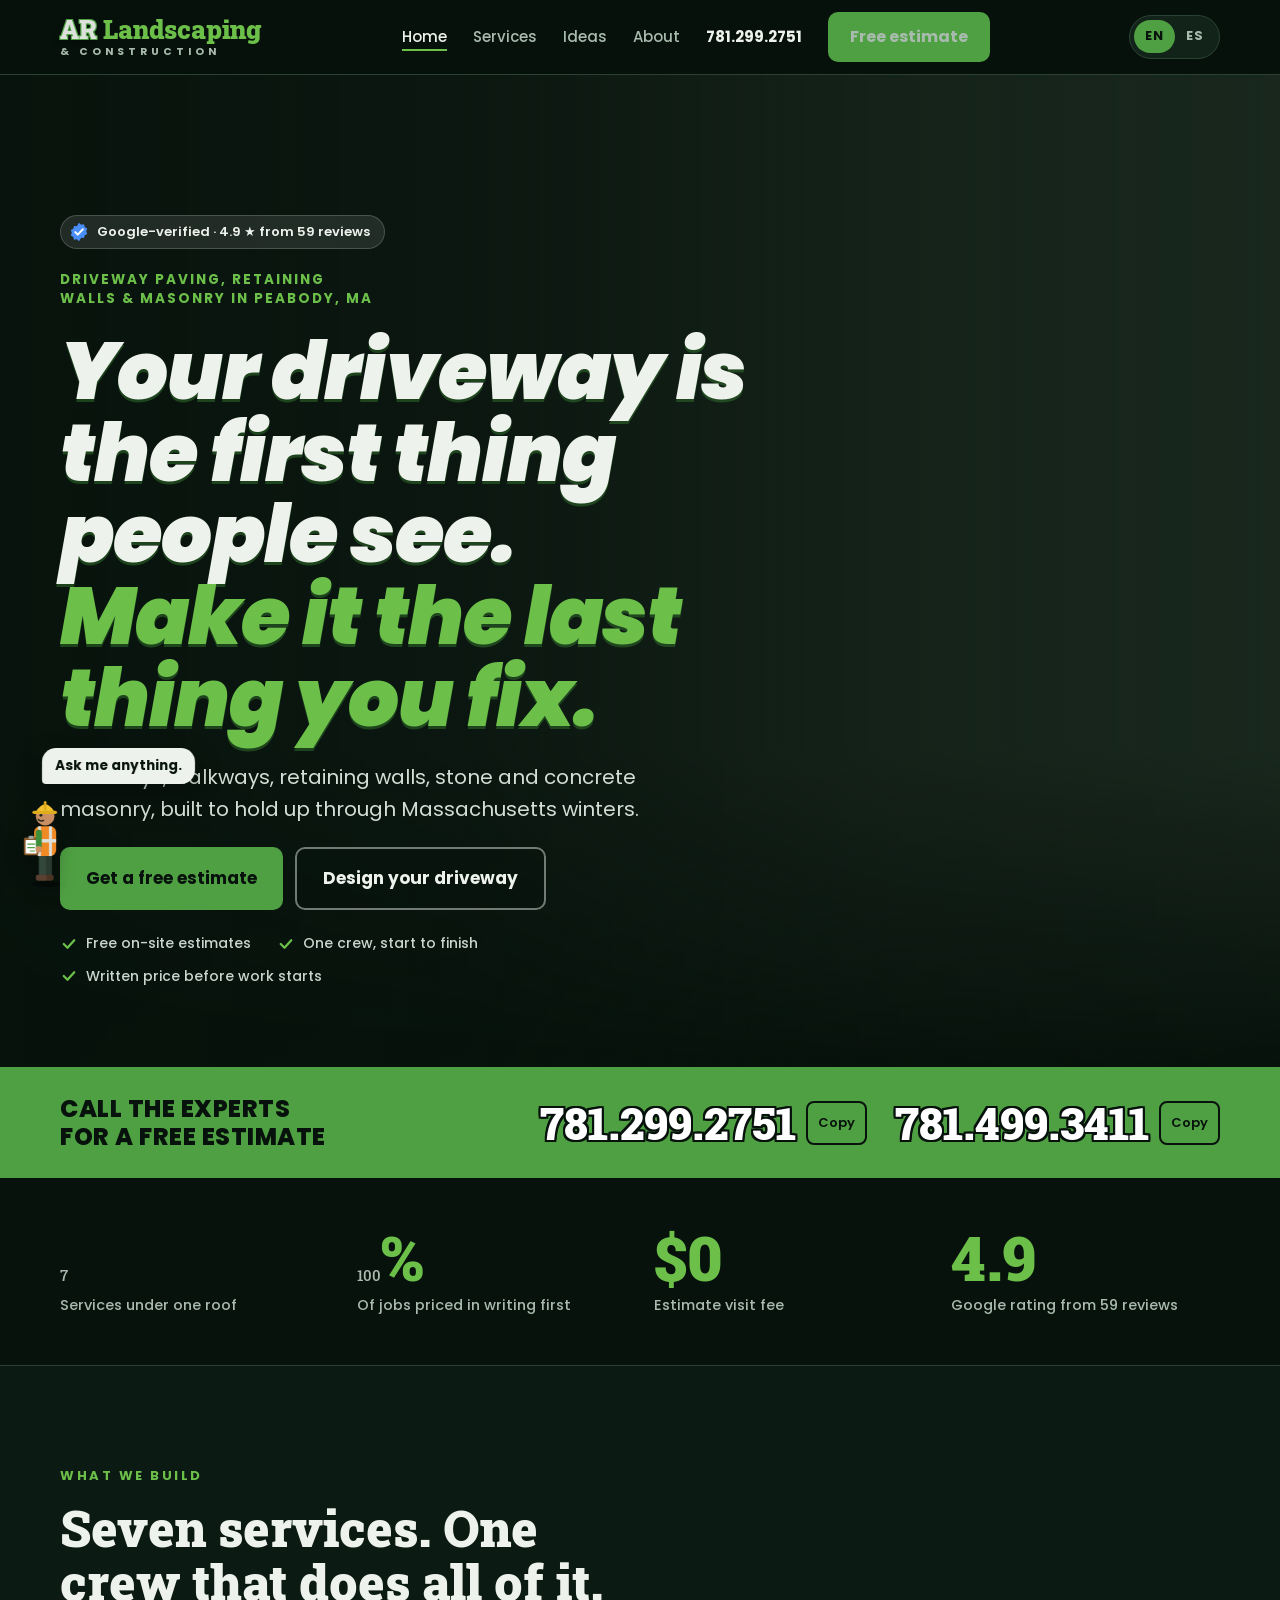
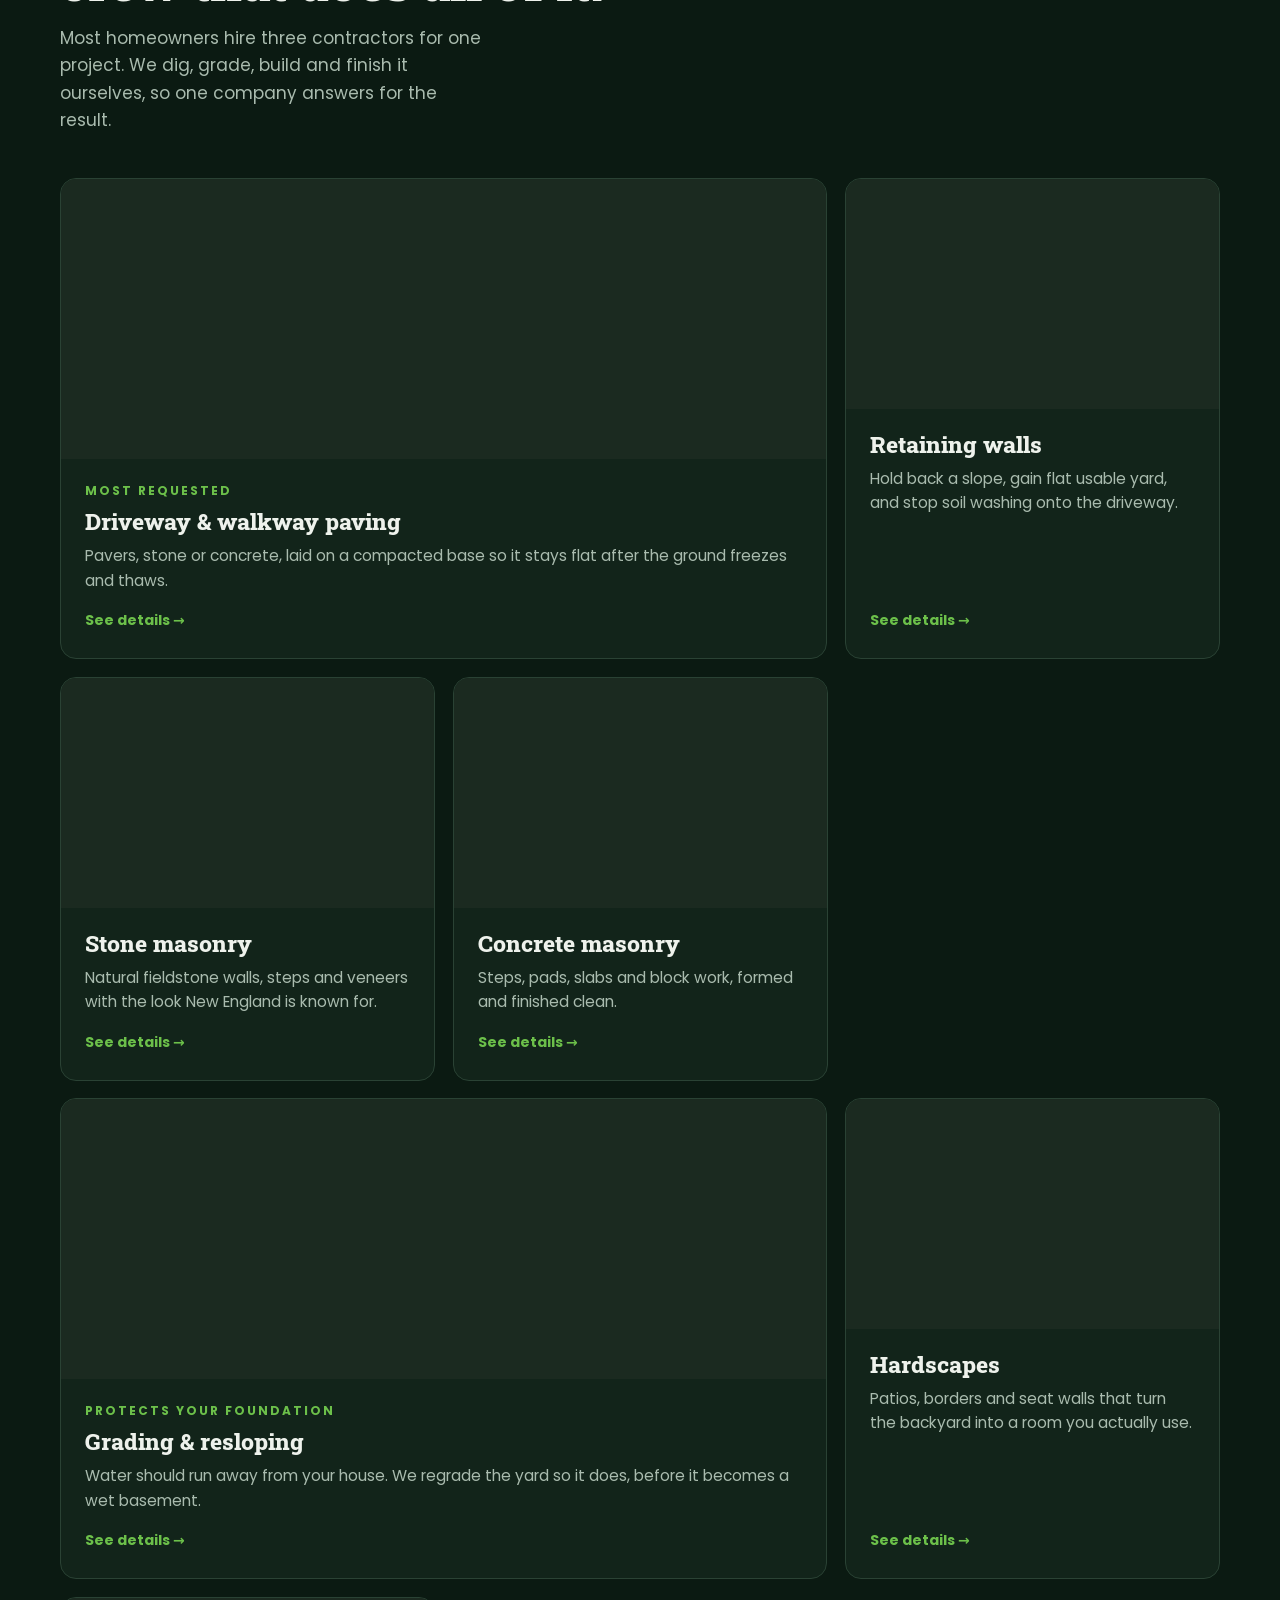
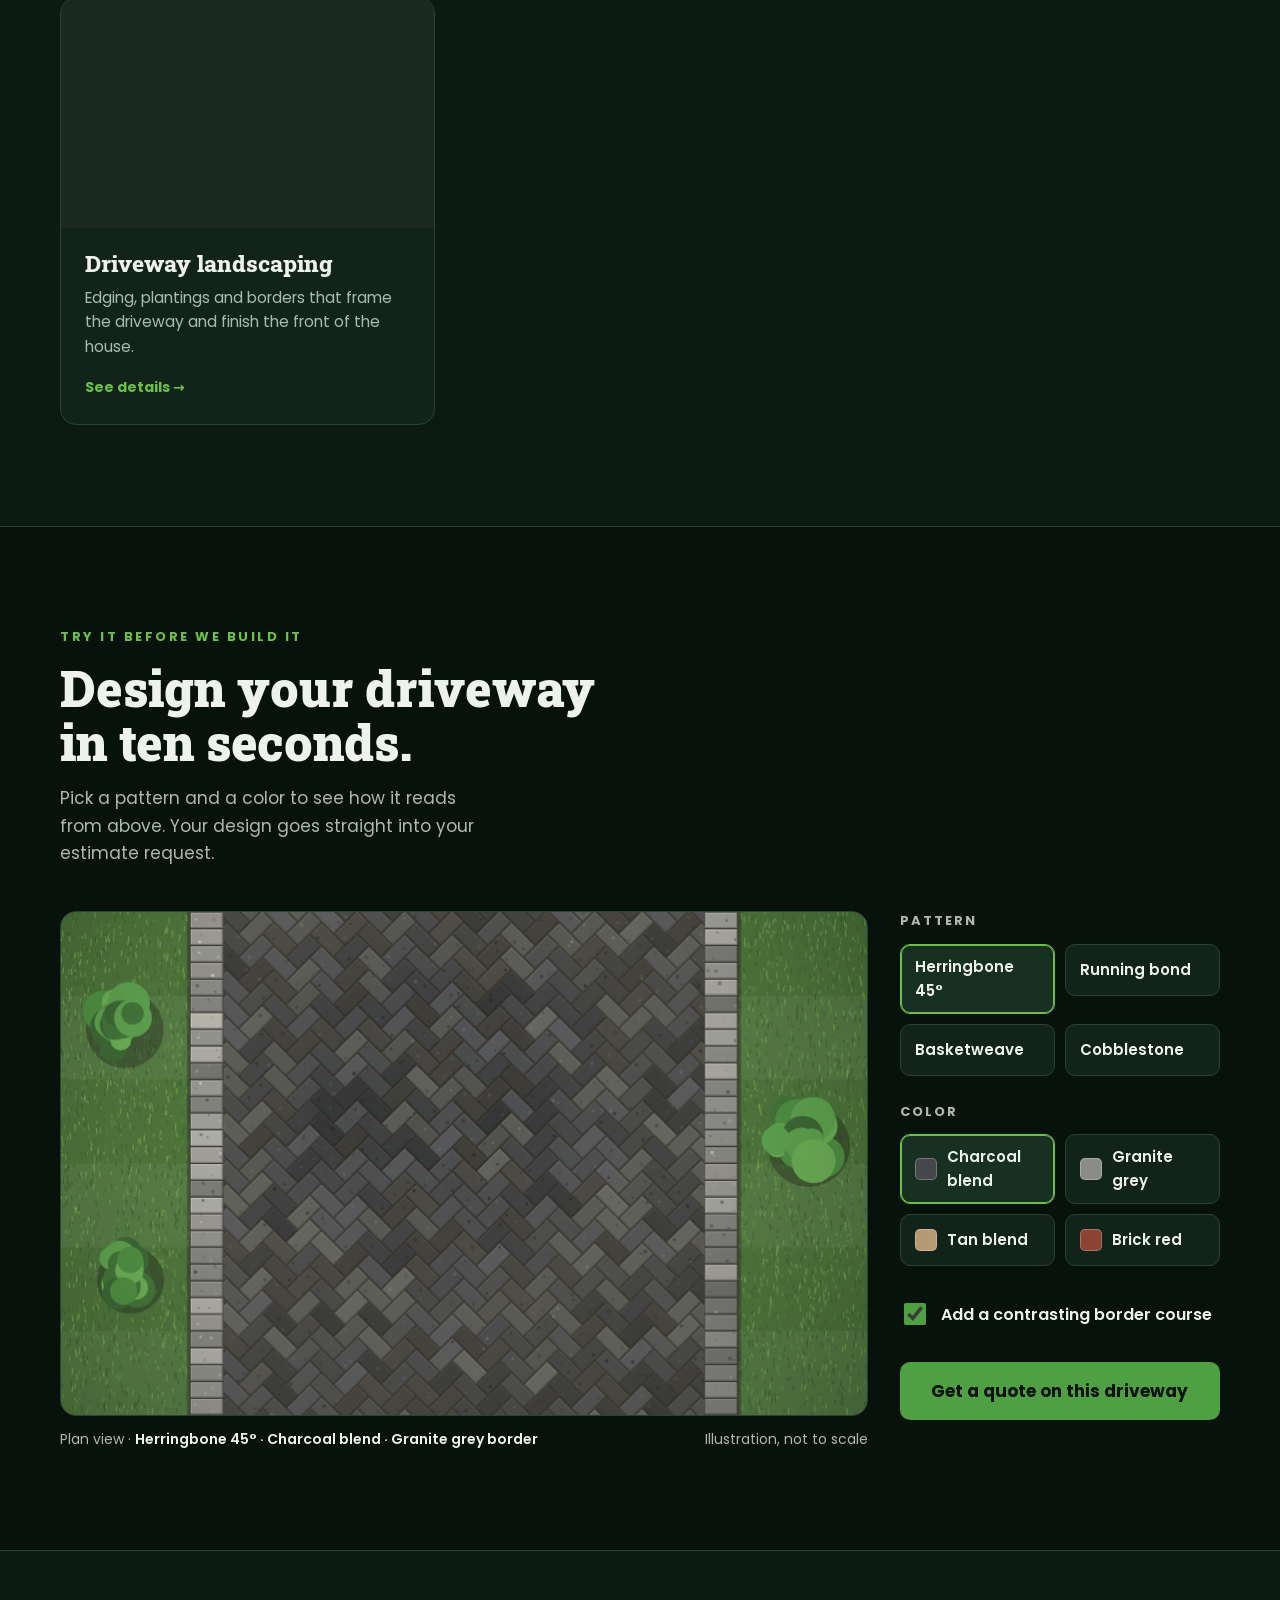
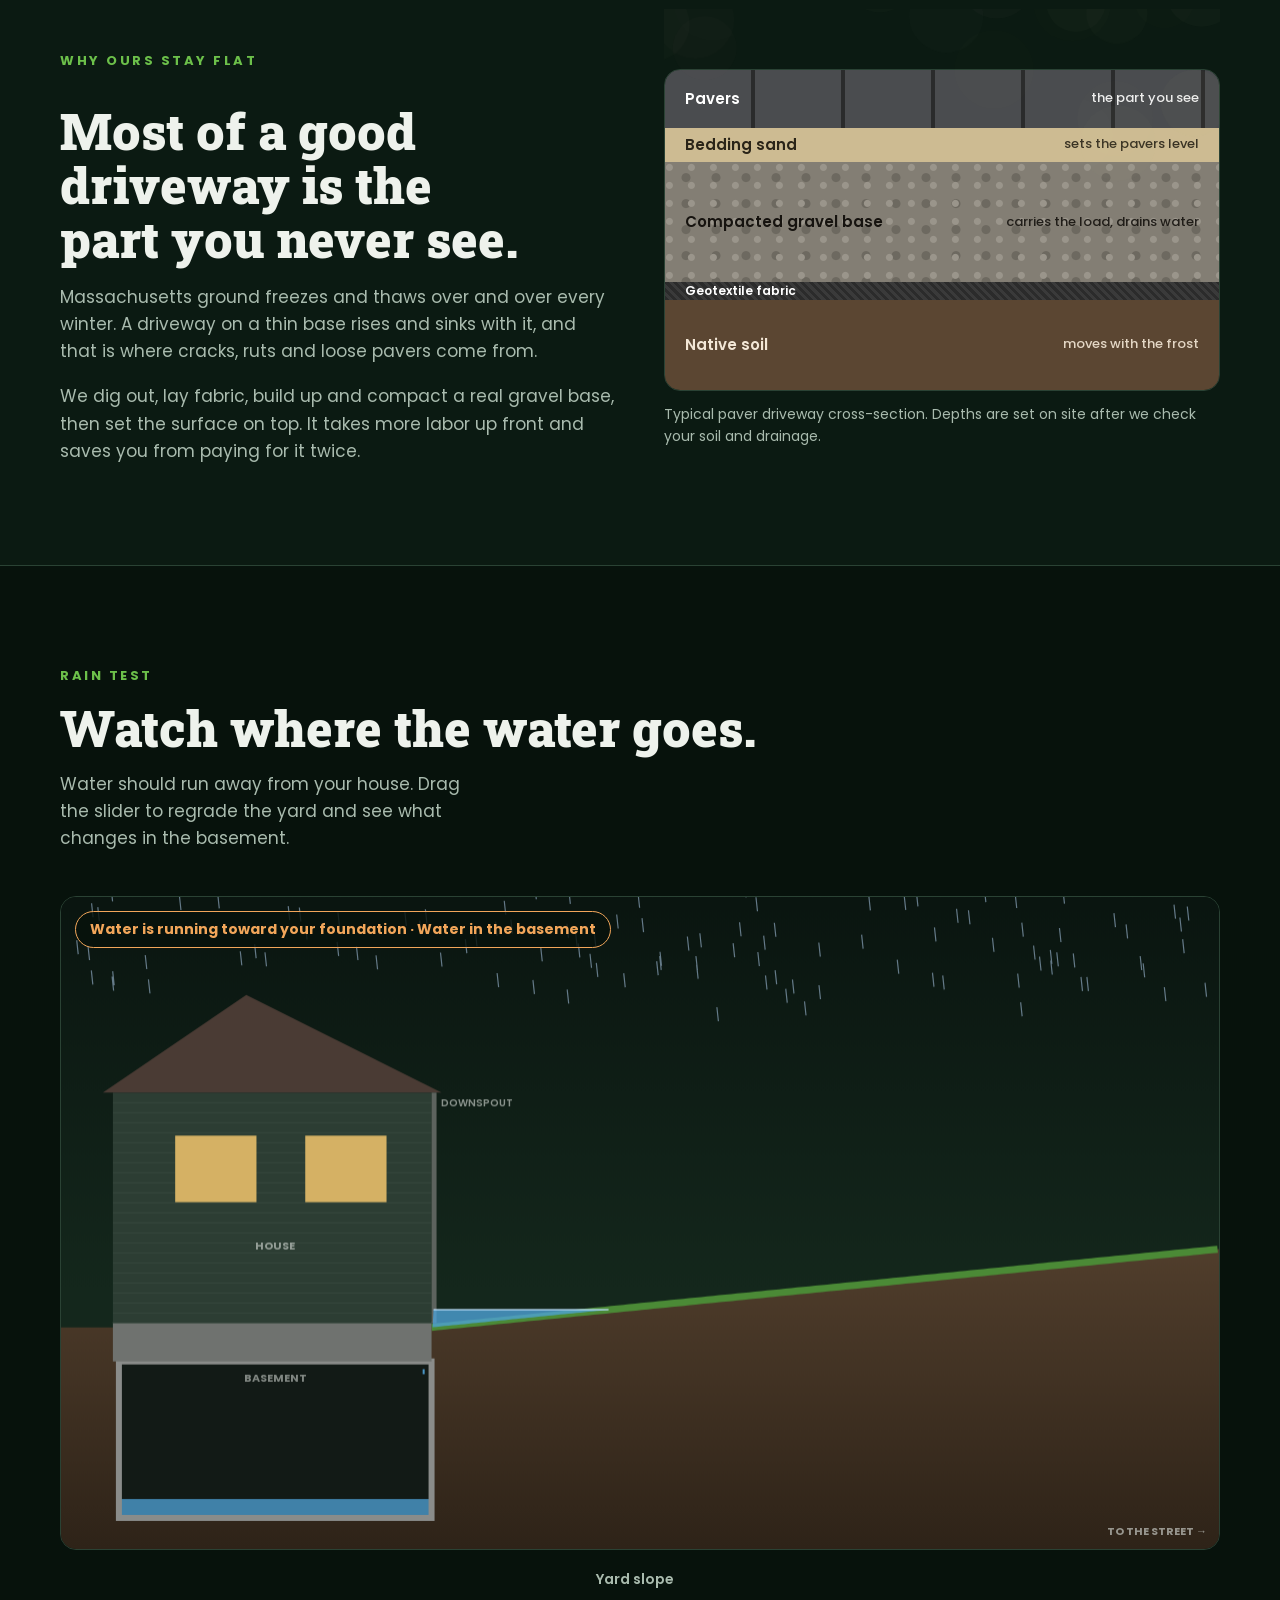
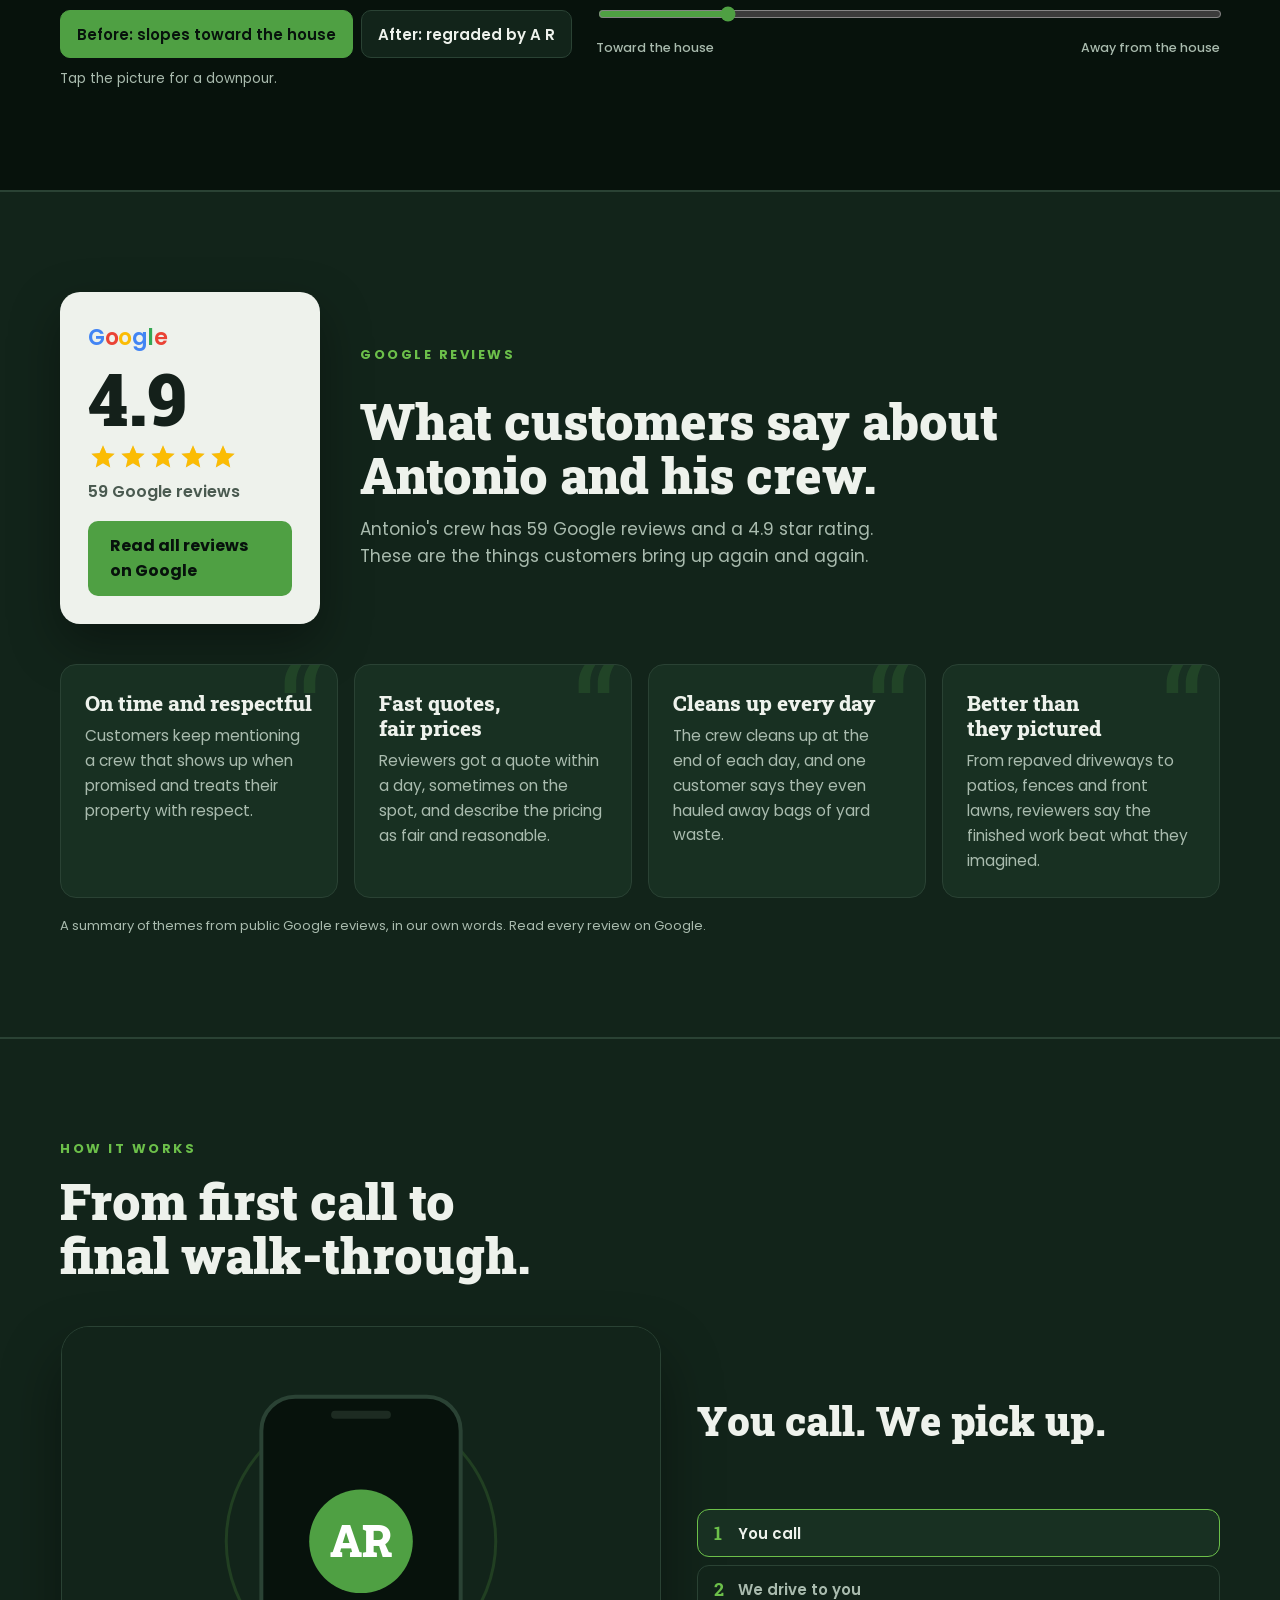
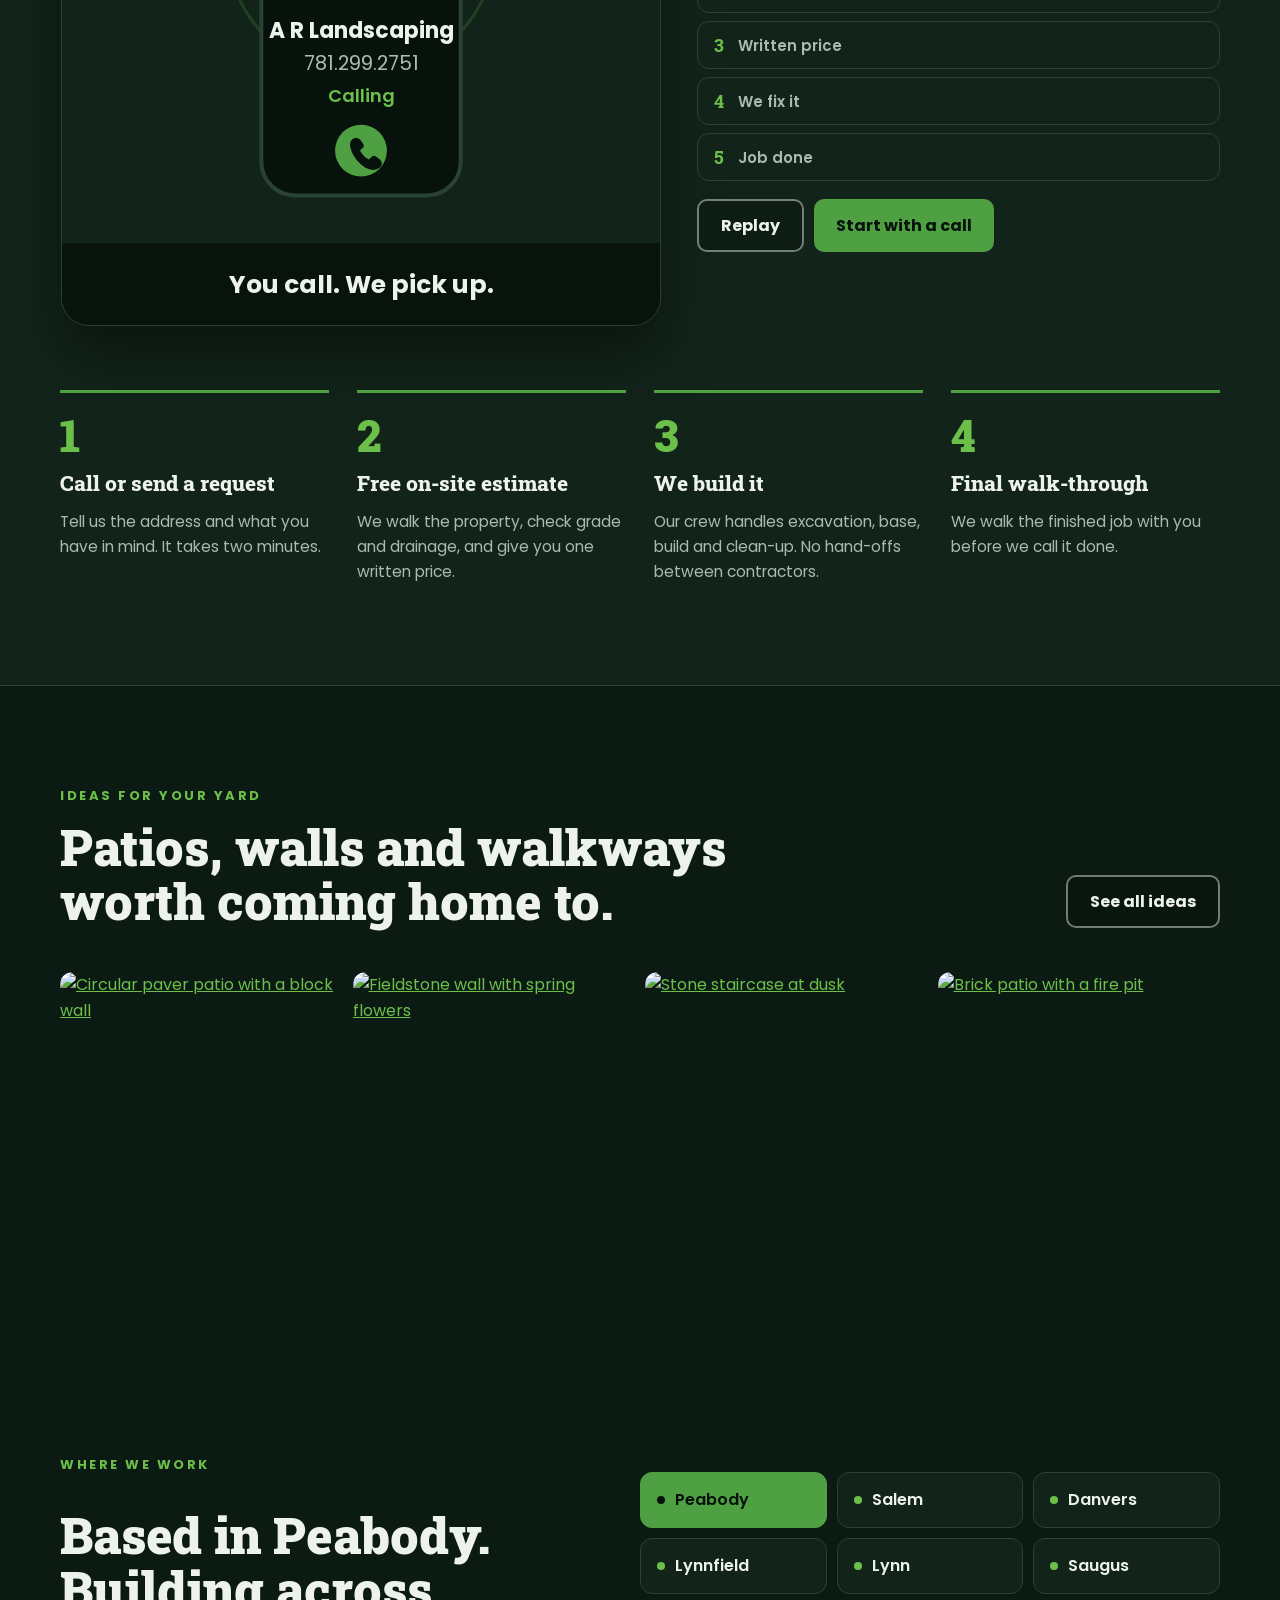
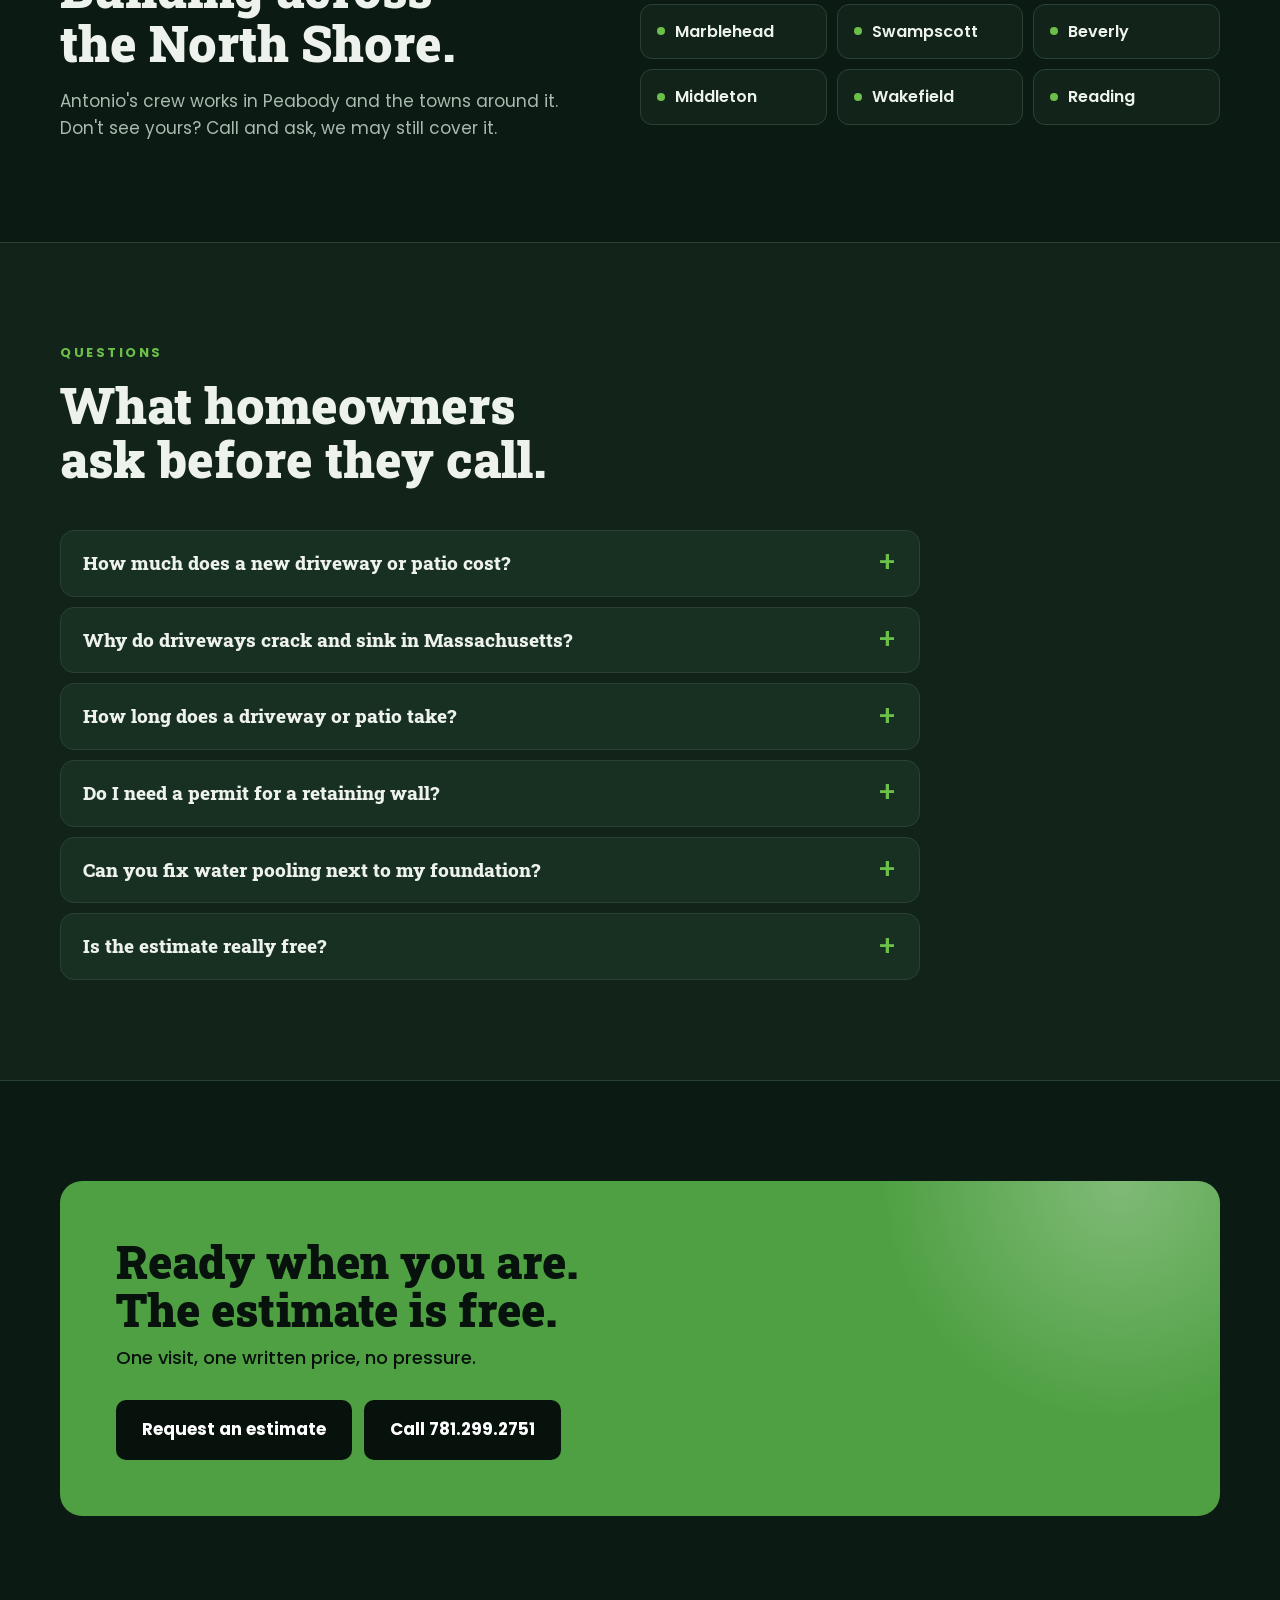
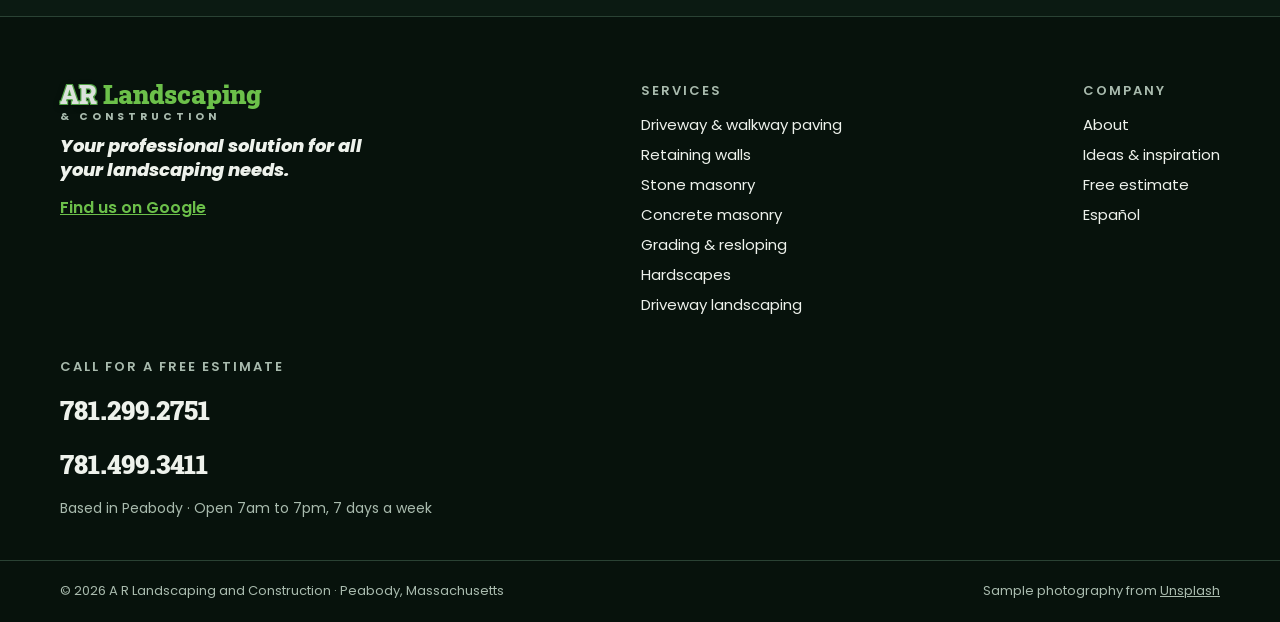
==== commit 1988d555: "Film: clear map labels, single caption on phones; mascot never blocks taps on phones Co-Authored-By:" ====
--- a/index.html
+++ b/index.html
@@ -22,7 +22,7 @@
 <link rel="preload" as="style" href="https://fonts.googleapis.com/css2?family=Poppins:ital,wght@0,400;0,500;0,600;0,700;0,800;1,800;1,900&family=Roboto+Slab:wght@700;800;900&display=swap" onload="this.onload=null;this.rel='stylesheet'">
 <noscript><link rel="stylesheet" href="https://fonts.googleapis.com/css2?family=Poppins:ital,wght@0,400;0,500;0,600;0,700;0,800;1,800;1,900&family=Roboto+Slab:wght@700;800;900&display=swap"></noscript>
 <link rel="preload" as="image" imagesrcset="https://images.unsplash.com/photo-1777428762767-e3a797da389a?auto=format,compress&fit=crop&w=360&q=50 360w, https://images.unsplash.com/photo-1777428762767-e3a797da389a?auto=format,compress&fit=crop&w=480&q=50 480w, https://images.unsplash.com/photo-1777428762767-e3a797da389a?auto=format,compress&fit=crop&w=640&q=50 640w, https://images.unsplash.com/photo-1777428762767-e3a797da389a?auto=format,compress&fit=crop&w=800&q=50 800w, https://images.unsplash.com/photo-1777428762767-e3a797da389a?auto=format,compress&fit=crop&w=1080&q=50 1080w, https://images.unsplash.com/photo-1777428762767-e3a797da389a?auto=format,compress&fit=crop&w=1440&q=50 1440w, https://images.unsplash.com/photo-1777428762767-e3a797da389a?auto=format,compress&fit=crop&w=1800&q=50 1800w" imagesizes="100vw" fetchpriority="high">
-<style>:root{--ink:#07120C; --ground:#0B1A12; --panel:#12241A; --panel-2:#183022; --line:#2A4234;--fg:#EEF2EC; --muted:#A9BBAE; --green:#4FA043; --green-hi:#6CC04A; --silver:#DCE1DC;--paper:#F3F5F0; --paper-ink:#14201A; --paper-muted:#4A5A50;--display:'Roboto Slab', Georgia, 'Times New Roman', serif;--body:'Poppins', 'Segoe UI', system-ui, -apple-system, sans-serif;--radius:16px; --max:1200px;color-scheme:dark;}*{box-sizing:border-box}html{scroll-behavior:smooth;-webkit-text-size-adjust:100%}@media (prefers-reduced-motion:reduce){html{scroll-behavior:auto}*,*::before,*::after{transition:none!important;animation:none!important}}body{margin:0;background:var(--ground);color:var(--fg);font-family:var(--body);font-size:16px;line-height:1.6;-webkit-font-smoothing:antialiased}img{max-width:100%;display:block}[hidden]{display:none!important}a{color:var(--green-hi)}h1,h2,h3{text-wrap:balance;margin:0}p{margin:0}.wrap{max-width:var(--max);margin:0 auto;padding-left:max(20px,env(safe-area-inset-left,0px));padding-right:max(20px,env(safe-area-inset-right,0px))}:focus-visible{outline:3px solid var(--green-hi);outline-offset:3px;border-radius:4px}.skip{position:absolute;left:-9999px;top:8px;z-index:100;background:var(--green);color:var(--ink);padding:10px 16px;border-radius:8px;font-weight:700}.skip:focus{left:16px}.wm{display:inline-flex;flex-direction:column;line-height:1;text-decoration:none;color:var(--fg)}.wm-top{font-family:var(--display);font-weight:900;font-size:26px;white-space:nowrap}.wm-ar{color:var(--silver);text-shadow:1px 1px 0 var(--green),-1px -1px 0 var(--green),1px -1px 0 var(--green),-1px 1px 0 var(--green),0 2px 6px rgba(0,0,0,.6)}.wm-l{color:var(--green-hi)}.wm-c{font-size:10.5px;font-weight:700;letter-spacing:4px;text-transform:uppercase;color:var(--muted);margin-top:5px}.hdr{position:sticky;top:0;z-index:50;background:rgba(7,18,12,.94);backdrop-filter:blur(10px);-webkit-backdrop-filter:blur(10px);border-bottom:1px solid var(--line)}.hdr .wrap{display:flex;align-items:center;justify-content:space-between;gap:16px;padding-block:12px}.nav{display:flex;align-items:center;gap:26px;font-size:15px;font-weight:500}.nav a{color:var(--muted);text-decoration:none}.nav a:hover,.nav a[aria-current="page"]{color:var(--fg)}.nav a[aria-current="page"]{box-shadow:0 2px 0 var(--green-hi)}.nav .num{color:var(--fg);font-weight:700;font-variant-numeric:tabular-nums}.hdr-tools{display:flex;align-items:center;gap:10px;order:3}.lang{display:inline-flex;align-items:center;min-height:44px;padding:4px;border-radius:999px;border:1.5px solid var(--line);background:var(--panel);text-decoration:none;font-weight:700;font-size:13px;letter-spacing:1px}.lang span{padding:6px 11px;border-radius:999px;color:var(--muted)}.lang span.on{background:var(--green);color:var(--ink)}.lang:hover{border-color:var(--green-hi)}@media (max-width:420px){.wm-top{font-size:21px}.wm-c{letter-spacing:3px}.lang span{padding:6px 9px}}.menu-btn{display:none;min-width:48px;min-height:48px;border-radius:10px;border:1.5px solid var(--line);background:var(--panel);color:var(--fg);cursor:pointer;align-items:center;justify-content:center}@media (max-width:960px){.menu-btn{display:inline-flex}.nav{position:absolute;left:0;right:0;top:100%;flex-direction:column;align-items:stretch;gap:0;background:var(--ink);border-bottom:1px solid var(--line);padding:8px max(20px,env(safe-area-inset-left,0px)) 20px;display:none}.nav.open{display:flex}.nav a{padding:14px 0;border-bottom:1px solid var(--line);font-size:17px}.nav a[aria-current="page"]{box-shadow:none;color:var(--green-hi)}.nav .btn{margin-top:14px;border-bottom:0}}.btn{display:inline-flex;align-items:center;justify-content:center;gap:10px;min-height:48px;padding:12px 22px;border-radius:10px;font-family:var(--body);font-weight:700;font-size:16px;text-decoration:none;border:0;cursor:pointer;transition:transform .15s ease,background .15s ease,border-color .15s ease}.btn:hover{transform:translateY(-1px)}.btn-green{background:var(--green);color:var(--ink)}.btn-green:hover{background:var(--green-hi)}.btn-ghost{background:rgba(7,18,12,.35);color:var(--fg);border:2px solid rgba(220,225,220,.5)}.btn-ghost:hover{border-color:var(--green-hi)}.btn-lg{font-size:17px;padding:16px 26px;min-height:56px}.hero{position:relative;overflow:hidden;background:#1b2a20;display:flex;align-items:flex-end;min-height:min(760px,92vh)}.hero>img{position:absolute;inset:0;width:100%;height:100%;object-fit:cover;animation:slowzoom 18s ease-out both}@keyframes slowzoom{from{scale:1.1}to{scale:1}}.hero::after{content:"";position:absolute;inset:0;background:linear-gradient(90deg,rgba(7,18,12,.94) 0%,rgba(7,18,12,.8) 36%,rgba(7,18,12,.3) 70%,rgba(7,18,12,.1) 100%),linear-gradient(0deg,rgba(7,18,12,1) 0%,rgba(7,18,12,0) 32%)}.hero .wrap{position:relative;z-index:2;width:100%;padding-block:140px 80px}.hero-copy{max-width:700px;display:flex;flex-direction:column;gap:22px}.verified{display:inline-flex;align-items:center;gap:8px;background:rgba(255,255,255,.1);border:1px solid rgba(255,255,255,.18);border-radius:999px;padding:6px 14px 6px 8px;font-size:13px;font-weight:600;width:max-content;max-width:100%}.hero .hero-title{font-style:italic;font-weight:900;font-size:clamp(40px,6.4vw,80px);line-height:1.02;letter-spacing:-1px;text-shadow:0 3px 0 rgba(47,107,42,.55)}.hero .hero-title em{display:block;color:var(--green-hi)}.lede{font-size:clamp(17px,1.6vw,20px);color:#D3DED6;max-width:580px}.ctas{display:flex;flex-wrap:wrap;gap:12px}.trust{display:flex;flex-wrap:wrap;gap:10px 26px;font-size:14px;color:#C9D6CD;font-weight:500}.trust span{display:inline-flex;align-items:center;gap:8px}.banner{position:relative;overflow:hidden;min-height:380px;display:flex;align-items:flex-end;background:#1b2a20}.banner>img{position:absolute;inset:0;width:100%;height:100%;object-fit:cover}.banner::after{content:"";position:absolute;inset:0;background:linear-gradient(0deg,rgba(7,18,12,.98) 0%,rgba(7,18,12,.55) 55%,rgba(7,18,12,.35) 100%)}.banner .wrap{position:relative;z-index:2;width:100%;padding-block:120px 48px;display:flex;flex-direction:column;gap:14px}.banner h1{font-family:var(--display);font-weight:900;font-size:clamp(36px,5vw,62px);line-height:1.05;max-width:820px}.banner p{color:#D3DED6;font-size:18px;max-width:640px}.band{background:var(--green);color:var(--ink)}.band .wrap{display:flex;flex-wrap:wrap;align-items:center;justify-content:space-between;gap:20px 40px;padding-block:28px}.band-label{font-weight:800;font-size:clamp(18px,2vw,24px);line-height:1.15;text-transform:uppercase;letter-spacing:.5px}.phones{display:flex;flex-wrap:wrap;gap:12px 28px}.phone{display:flex;align-items:center;gap:10px}.phone a{font-family:var(--display);font-weight:900;font-size:clamp(30px,3.6vw,44px);line-height:1;color:#fff;text-decoration:none;font-variant-numeric:tabular-nums;text-shadow:2px 2px 0 var(--ink),-2px -2px 0 var(--ink),2px -2px 0 var(--ink),-2px 2px 0 var(--ink),0 2px 0 var(--ink),2px 0 0 var(--ink),-2px 0 0 var(--ink),0 -2px 0 var(--ink)}.copy{min-width:44px;min-height:44px;border-radius:8px;border:2px solid var(--ink);background:transparent;color:var(--ink);font:600 13px var(--body);cursor:pointer;padding:0 10px}.copy:hover{background:rgba(7,18,12,.12)}.sec{padding-block:100px}.sec.alt{background:var(--panel);border-block:1px solid var(--line)}.sec.deep{background:var(--ink);border-block:1px solid var(--line)}.sec-head{display:flex;flex-wrap:wrap;justify-content:space-between;align-items:flex-end;gap:16px 40px;margin-bottom:44px}.sec-head h2,.h2{font-family:var(--display);font-weight:900;font-size:clamp(32px,4vw,50px);line-height:1.08;max-width:720px}.sec-head p{color:var(--muted);max-width:430px;font-size:17px}.kicker{display:block;font-size:13px;font-weight:700;letter-spacing:2.5px;text-transform:uppercase;color:var(--green-hi);margin-bottom:14px}.muted{color:var(--muted)}.svc-grid{display:grid;grid-template-columns:1fr;gap:18px}@media (min-width:680px){.svc-grid{grid-template-columns:repeat(2,minmax(0,1fr))}.svc-grid .svc:last-child{grid-column:span 2}}@media (min-width:1020px){.svc-grid{grid-template-columns:repeat(3,minmax(0,1fr))}.svc-grid .svc:last-child{grid-column:auto}.svc.wide{grid-column:span 2}}.svc{position:relative;background:var(--panel);border:1px solid var(--line);border-radius:var(--radius);overflow:hidden;display:flex;flex-direction:column;text-decoration:none;color:var(--fg);transition:border-color .2s ease,transform .2s ease}.svc:hover{border-color:var(--green);transform:translateY(-2px)}.svc .ph{height:230px;overflow:hidden;background:#1b2a20}.svc.wide .ph{height:280px}.svc .ph img{width:100%;height:100%;object-fit:cover;transition:transform .5s ease}.svc:hover .ph img{transform:scale(1.05)}.svc-body{padding:22px 24px 26px;display:flex;flex-direction:column;gap:8px;flex:1}.svc h3{font-family:var(--display);font-weight:800;font-size:23px;line-height:1.2}.svc p{color:var(--muted);font-size:15.5px}.svc .more{margin-top:auto;padding-top:8px;font-weight:700;font-size:14px;color:var(--green-hi)}.tag{font-size:12px;font-weight:700;letter-spacing:2px;text-transform:uppercase;color:var(--green-hi)}.dz{display:flex;flex-wrap:wrap;gap:32px;align-items:flex-start}.dz-preview{flex:999 1 560px;min-width:0;display:flex;flex-direction:column;gap:12px}.dz-preview canvas{width:100%;aspect-ratio:16/10;border-radius:var(--radius);display:block;background:#2f4a2a;border:1px solid var(--line)}.dz-cap{display:flex;flex-wrap:wrap;justify-content:space-between;gap:8px;font-size:14px;color:var(--muted)}.dz-cap strong{color:var(--fg);font-weight:600}.dz-controls{flex:1 1 320px;min-width:0;display:flex;flex-direction:column;gap:26px}fieldset{border:0;margin:0;padding:0}legend{font-size:13px;font-weight:700;letter-spacing:2px;text-transform:uppercase;color:var(--muted);padding:0;margin-bottom:12px}.opts{display:grid;grid-template-columns:repeat(2,minmax(0,1fr));gap:10px}.opt{position:relative}.opt input{position:absolute;opacity:0;inset:0;width:100%;height:100%;margin:0;cursor:pointer}.opt label{display:flex;align-items:center;gap:10px;min-height:52px;padding:10px 14px;border-radius:10px;border:1.5px solid var(--line);background:var(--panel);font-weight:600;font-size:15px;cursor:pointer}.opt input:checked+label{border-color:var(--green-hi);background:var(--panel-2);box-shadow:inset 0 0 0 1px var(--green-hi)}.opt input:focus-visible+label{outline:3px solid var(--green-hi);outline-offset:2px}.sw{width:22px;height:22px;border-radius:5px;flex:none;border:1px solid rgba(255,255,255,.25)}.toggle{display:flex;align-items:center;gap:12px;font-weight:600;min-height:44px;cursor:pointer}.toggle input{width:22px;height:22px;accent-color:var(--green)}.split{display:flex;flex-wrap:wrap;gap:48px;align-items:center}.split>*{flex:1 1 440px;min-width:0}.prose{display:flex;flex-direction:column;gap:18px}.prose p{color:var(--muted);font-size:17px;max-width:560px}.layers{display:flex;flex-direction:column;border-radius:var(--radius);overflow:hidden;border:1px solid var(--line)}.layer{display:flex;align-items:center;justify-content:space-between;gap:16px;padding:0 20px;font-weight:600;font-size:15px}.layer small{font-weight:500;opacity:.9;font-size:13px;text-align:right}.l1{height:58px;background:repeating-linear-gradient(90deg,#4a4c4f 0 86px,#2a2b2c 86px 90px);color:#fff}.l2{height:34px;background:#cdbb92;color:#2a2418}.l3{height:120px;background:radial-gradient(circle at 20% 30%,#9a958b 0 3px,transparent 4px) 0 0/22px 18px,radial-gradient(circle at 70% 60%,#6d6960 0 4px,transparent 5px) 0 0/30px 26px,#837e74;color:#16130f}.l4{height:18px;background:repeating-linear-gradient(45deg,#2b2b2b 0 3px,#3a3a3a 3px 6px);color:#fff;font-size:12px}.l5{height:90px;background:#5b4632;color:#f3e7d6}.fig-cap{margin-top:12px;font-size:14px;color:var(--muted)}.steps{display:grid;grid-template-columns:repeat(auto-fit,minmax(230px,1fr));gap:28px}.step{border-top:3px solid var(--green);padding-top:20px;display:flex;flex-direction:column;gap:10px}.step b{font-family:var(--display);font-weight:900;font-size:44px;line-height:1;color:var(--green-hi)}.step h3{font-family:var(--display);font-weight:800;font-size:21px}.step p{color:var(--muted);font-size:15.5px}.strip{display:grid;grid-template-columns:repeat(4,minmax(0,1fr));gap:10px}@media (max-width:820px){.strip{grid-template-columns:repeat(2,minmax(0,1fr))}}.strip img{width:100%;aspect-ratio:1/1;object-fit:cover;border-radius:12px}.filters{display:flex;flex-wrap:wrap;gap:8px;margin-bottom:28px}.filters button{min-height:44px;padding:8px 18px;border-radius:999px;border:1.5px solid var(--line);background:var(--panel);color:var(--fg);font:600 15px var(--body);cursor:pointer}.filters button[aria-pressed="true"]{background:var(--green);border-color:var(--green);color:var(--ink)}.gal{columns:3 300px;column-gap:14px}.gal figure{break-inside:avoid;margin:0 0 14px;border-radius:14px;overflow:hidden;background:var(--panel);border:1px solid var(--line)}.gal img{width:100%;height:auto}.gal figcaption{padding:12px 16px;font-size:14px;color:var(--muted);display:flex;justify-content:space-between;gap:12px}.gal figcaption b{color:var(--fg);font-weight:600}.row{display:flex;flex-wrap:wrap;gap:48px;align-items:center;padding-block:72px;border-bottom:1px solid var(--line);scroll-margin-top:90px}.row:nth-child(even){flex-direction:row-reverse}.row>*{flex:1 1 440px;min-width:0}.row .ph{border-radius:var(--radius);overflow:hidden;aspect-ratio:4/3;max-width:100%;background:#1b2a20}.row .ph img{width:100%;height:100%;object-fit:cover}.row h2{font-family:var(--display);font-weight:900;font-size:clamp(28px,3.2vw,40px);line-height:1.1}.row .prose ul{margin:0;padding:0;list-style:none;display:flex;flex-direction:column;gap:10px}.checks li{display:flex;gap:12px;align-items:flex-start}.checks li::before{content:"";flex:none;width:20px;height:20px;margin-top:4px;background:no-repeat center/contain url("data:image/svg+xml,%3Csvg xmlns='http://www.w3.org/2000/svg' viewBox='0 0 24 24' fill='none' stroke='%236CC04A' stroke-width='3' stroke-linecap='round' stroke-linejoin='round'%3E%3Cpath d='M5 12l5 5 9-10'/%3E%3C/svg%3E")}.values{display:grid;grid-template-columns:repeat(auto-fit,minmax(260px,1fr));gap:18px}.value{background:var(--panel);border:1px solid var(--line);border-radius:var(--radius);padding:28px;display:flex;flex-direction:column;gap:10px}.value h3{font-family:var(--display);font-weight:800;font-size:22px}.value p{color:var(--muted)}.proof{background:var(--panel);border:1px solid var(--line);border-radius:18px;padding:36px;display:flex;flex-wrap:wrap;align-items:center;justify-content:space-between;gap:24px}.proof h3{font-family:var(--display);font-weight:900;font-size:clamp(24px,3vw,34px);line-height:1.15;max-width:640px}.proof p{color:var(--muted);margin-top:8px}.cta{position:relative;overflow:hidden;border-radius:22px;background:var(--green);color:var(--ink);padding:56px;display:flex;flex-wrap:wrap;gap:28px;align-items:center;justify-content:space-between}.cta h2{font-family:var(--display);font-weight:900;font-size:clamp(30px,3.6vw,46px);line-height:1.05;max-width:620px}.cta p{font-weight:500;font-size:18px;margin-top:10px}.cta .btn-dark{background:var(--ink);color:#fff}.cta .btn-dark:hover{background:#000}.est{display:flex;flex-wrap:wrap;gap:48px;align-items:flex-start}.est-copy{flex:1 1 360px;min-width:0;display:flex;flex-direction:column;gap:18px}.est-copy p{color:var(--muted);font-size:17px}form.card{flex:1 1 440px;min-width:0;background:var(--paper);color:var(--paper-ink);border-radius:18px;padding:32px;display:flex;flex-direction:column;gap:16px;color-scheme:light}form.card h2{font-family:var(--display);font-weight:900;font-size:28px}.row2{display:grid;grid-template-columns:repeat(auto-fit,minmax(180px,1fr));gap:14px}.fld{display:flex;flex-direction:column;gap:6px;font-size:14px;font-weight:600}.fld input,.fld select,.fld textarea{font:inherit;font-weight:400;font-size:16px;padding:12px 14px;border:1.5px solid #B4C0B7;border-radius:10px;background:#fff;color:var(--paper-ink);min-height:48px}.fld textarea{min-height:110px;resize:vertical}.fld input:focus,.fld select:focus,.fld textarea:focus{outline:3px solid var(--green);outline-offset:1px;border-color:var(--green)}.hp{position:absolute;left:-9999px}.err{color:#9B1C1C;font-size:14px;font-weight:600}.done{background:#E3F1DD;border:1.5px solid var(--green);border-radius:12px;padding:18px;display:flex;flex-direction:column;gap:6px;font-size:15px}.done strong{font-size:18px}.fine{font-size:13px;color:var(--paper-muted);text-align:center}.contact-cards{display:flex;flex-direction:column;gap:12px}.ccard{background:var(--panel);border:1px solid var(--line);border-radius:14px;padding:18px 20px;display:flex;justify-content:space-between;align-items:center;gap:12px;flex-wrap:wrap}.ccard a{font-family:var(--display);font-weight:900;font-size:28px;color:var(--fg);text-decoration:none;font-variant-numeric:tabular-nums}.ccard span{color:var(--muted);font-size:14px}footer{background:var(--ink);border-top:1px solid var(--line)}.ft{padding-block:64px 40px;display:flex;flex-wrap:wrap;gap:40px;justify-content:space-between}.ft-col{display:flex;flex-direction:column;gap:12px;min-width:0}.ft-col h4,.ft-col .ft-h{font-family:var(--body);font-weight:600;margin:0;font-size:13px;letter-spacing:2px;text-transform:uppercase;color:var(--muted)}.ft-col ul{list-style:none;margin:0;padding:0;display:flex;flex-direction:column;gap:6px;font-size:15px}.ft-col ul a{color:var(--fg);text-decoration:none}.ft-col ul a:hover{color:var(--green-hi)}.ft-tag{font-style:italic;font-weight:800;font-size:18px;max-width:340px;line-height:1.35}.ft-nums a{font-family:var(--display);font-weight:900;font-size:26px;color:var(--fg);text-decoration:none;font-variant-numeric:tabular-nums}.ft-base{border-top:1px solid var(--line);font-size:13px;color:var(--muted)}.ft-base .wrap{padding-block:20px;display:flex;flex-wrap:wrap;gap:12px;justify-content:space-between}.ft-base a{color:var(--muted)}.callbar{display:none}@media (max-width:700px){.callbar{display:flex;position:fixed;left:0;right:0;bottom:0;z-index:55;gap:10px;background:var(--ink);border-top:1px solid var(--line);padding:10px max(16px,env(safe-area-inset-right,0px)) calc(10px + env(safe-area-inset-bottom,0px)) max(16px,env(safe-area-inset-left,0px))}.callbar .btn{flex:1 1 0;min-height:50px;padding:10px;font-size:15px}body{padding-bottom:76px}.sec{padding-block:72px}.hero .wrap{padding-block:110px 56px}.proof,form.card,.cta{padding:26px}.row{padding-block:48px;gap:28px}}.toast{position:fixed;left:50%;bottom:calc(96px + env(safe-area-inset-bottom,0px));transform:translateX(-50%);background:var(--fg);color:var(--ink);font-weight:700;padding:10px 18px;border-radius:999px;z-index:70;font-size:14px}.js .reveal{opacity:0;transform:translateY(18px);transition:opacity .6s ease,transform .6s ease}.js .reveal.in{opacity:1;transform:none}@media (prefers-reduced-motion:reduce){.js .reveal{opacity:1;transform:none}}.progress-bar{position:fixed;left:0;right:0;top:0;height:3px;z-index:80;background:var(--green-hi);transform-origin:0 50%;transform:scaleX(0);pointer-events:none}.hdr .wrap{transition:padding .3s ease}.hdr.scrolled{box-shadow:0 8px 24px rgba(0,0,0,.35)}.hdr.scrolled .wrap{padding-block:7px}.hero>img,.banner>img{will-change:translate}@keyframes rise{from{opacity:0;transform:translateY(.55em) rotate(2deg)}to{opacity:1;transform:none}}@keyframes fadeUp{from{opacity:0;transform:translateY(16px)}to{opacity:1;transform:none}}.js .hero .hero-title.wsplit .w{display:inline-block;opacity:0;animation:rise .75s cubic-bezier(.2,.75,.25,1) forwards;animation-delay:calc(var(--d) + 250ms)}.js .hero .verified{animation:fadeUp .6s ease both .1s}.js .hero .lede{animation:fadeUp .7s ease both 1.1s}.js .hero .ctas{animation:fadeUp .7s ease both 1.3s}.js .hero .trust{animation:fadeUp .7s ease both 1.5s}.js .banner .wrap>*{animation:fadeUp .7s ease both}.js .banner .wrap>*:nth-child(2){animation-delay:.12s}.js .banner .wrap>*:nth-child(3){animation-delay:.24s}.btn-green{position:relative;overflow:hidden}.btn-green::after{content:"";position:absolute;inset:0;background:linear-gradient(110deg,transparent 30%,rgba(255,255,255,.45) 50%,transparent 70%);transform:translateX(-120%);transition:transform .7s ease}.btn-green:hover::after{transform:translateX(120%)}.band .phone{transition:transform .2s ease}.band .phone:hover{transform:translateY(-2px)}.js .svc.reveal .ph img{transform:scale(1.18);transition:transform 1.4s cubic-bezier(.2,.7,.2,1)}.js .svc.reveal.in .ph img{transform:scale(1)}.js .svc.reveal.in:hover .ph img{transform:scale(1.06);transition-duration:.5s}.stats{background:var(--ink);border-bottom:1px solid var(--line)}.stats-grid{display:grid;grid-template-columns:repeat(4,minmax(0,1fr));gap:28px;padding-block:48px}@media (max-width:760px){.stats-grid{grid-template-columns:repeat(2,minmax(0,1fr));gap:28px 18px}}.stat{display:flex;flex-direction:column;gap:6px;min-width:0}.stat b{font-family:var(--display);font-weight:900;font-size:clamp(40px,5vw,62px);line-height:1;color:var(--green-hi);font-variant-numeric:tabular-nums}.stat span{color:var(--muted);font-size:14.5px;font-weight:500}@keyframes layIn{from{opacity:0;transform:translateX(-36px)}to{opacity:1;transform:none}}@keyframes compact{0%{opacity:0;transform:translateY(-26px) scaleY(1.25)}60%{opacity:1;transform:translateY(0) scaleY(.94)}80%{opacity:1;transform:scaleY(1.02)}100%{opacity:1;transform:none}}@keyframes dropIn{0%{opacity:0;transform:translateY(-40px)}70%{opacity:1;transform:translateY(3px)}100%{opacity:1;transform:none}}.js figure.reveal .layer{opacity:0}.js figure.reveal.in .l5{animation:layIn .55s ease forwards 0s}.js figure.reveal.in .l4{animation:layIn .5s ease forwards .35s}.js figure.reveal.in .l3{transform-origin:50% 100%;animation:compact .8s cubic-bezier(.3,.7,.3,1) forwards .7s}.js figure.reveal.in .l2{animation:layIn .5s ease forwards 1.35s}.js figure.reveal.in .l1{animation:dropIn .7s cubic-bezier(.3,.7,.3,1) forwards 1.7s}.step{position:relative}.js .step.reveal{border-top-color:transparent}.js .step.reveal::before{content:"";position:absolute;left:0;right:0;top:-3px;height:3px;background:var(--green);transform:scaleX(0);transform-origin:0 50%;transition:transform .8s cubic-bezier(.2,.7,.2,1) .15s}.js .step.reveal.in::before{transform:scaleX(1)}.js .step.reveal b{display:inline-block;transform:scale(.4);opacity:0;transition:transform .5s cubic-bezier(.3,1.6,.5,1) .35s,opacity .3s ease .35s}.js .step.reveal.in b{transform:none;opacity:1}.strip img{transition:transform .5s ease}.strip a{overflow:hidden;border-radius:12px;display:block}.strip a:hover img{transform:scale(1.06)}@keyframes pop{from{opacity:0;transform:scale(.94)}to{opacity:1;transform:none}}.gal figure.pop{animation:pop .45s ease both}.cta::before{content:"";position:absolute;width:520px;height:520px;right:-160px;top:-260px;border-radius:50%;background:radial-gradient(circle,rgba(255,255,255,.28),transparent 65%);animation:drift 9s ease-in-out infinite alternate;pointer-events:none}.cta>*{position:relative}@keyframes drift{from{transform:translate(0,0)}to{transform:translate(-140px,120px)}}@media (max-width:700px){.js .callbar{transform:translateY(110%);transition:transform .35s ease}.js .callbar.show{transform:none}}@media (prefers-reduced-motion:reduce){.js .hero .hero-title.wsplit .w,.js figure.reveal .layer,.js .step.reveal b{opacity:1!important;transform:none!important;animation:none!important}.js .step.reveal::before{transform:scaleX(1)}.cta::before{animation:none}.js .callbar{transform:none}}.rv-top{display:flex;flex-wrap:wrap;gap:40px;align-items:center;margin-bottom:40px}.rv-copy{flex:999 1 420px;min-width:0;display:flex;flex-direction:column;gap:14px}.rv-score{flex:1 1 260px;max-width:340px;background:var(--fg);color:#14201A;border-radius:20px;padding:28px;display:flex;flex-direction:column;align-items:flex-start;gap:8px;box-shadow:0 20px 50px rgba(0,0,0,.35)}.g-word{font-family:'Product Sans',var(--body);font-size:22px;letter-spacing:-.5px}.g-word b{font-weight:600}.rv-num{font-family:var(--display);font-weight:900;font-size:72px;line-height:1;font-variant-numeric:tabular-nums}.rv-stars{position:relative;width:150px;height:28px;background:url("data:image/svg+xml,%3Csvg xmlns='http://www.w3.org/2000/svg' viewBox='0 0 24 24'%3E%3Cpath fill='%23D5D9D3' d='M12 2l2.9 6.6 7.1.6-5.4 4.7 1.6 7L12 17.3 5.8 20.9l1.6-7L2 9.2l7.1-.6z'/%3E%3C/svg%3E") 0 0/30px 28px repeat-x}.rv-fill{position:absolute;inset:0 auto 0 0;width:98%;background:url("data:image/svg+xml,%3Csvg xmlns='http://www.w3.org/2000/svg' viewBox='0 0 24 24'%3E%3Cpath fill='%23FBBC04' d='M12 2l2.9 6.6 7.1.6-5.4 4.7 1.6 7L12 17.3 5.8 20.9l1.6-7L2 9.2l7.1-.6z'/%3E%3C/svg%3E") 0 0/30px 28px repeat-x}.js .rv-score.reveal .rv-fill{width:0;transition:width 1.3s cubic-bezier(.2,.7,.2,1) .4s}.js .rv-score.reveal.in .rv-fill{width:98%}.rv-count{font-weight:600;color:#4A5A50;margin-bottom:8px}.themes{display:grid;grid-template-columns:repeat(auto-fit,minmax(240px,1fr));gap:16px}.theme{position:relative;background:var(--panel-2);border:1px solid var(--line);border-radius:16px;padding:26px 24px 24px;display:flex;flex-direction:column;gap:8px;overflow:hidden}.theme .q{position:absolute;right:14px;top:-18px;font-family:var(--display);font-size:120px;line-height:1;color:var(--green);opacity:.18}.theme h3{font-family:var(--display);font-weight:800;font-size:21px;line-height:1.2}.theme p{color:var(--muted);font-size:15.5px}.rv-note{margin-top:18px;font-size:13px;color:var(--muted)}@media (prefers-reduced-motion:reduce){.js .rv-score.reveal .rv-fill{width:98%;transition:none}}.rain-wrap{position:relative;border-radius:var(--radius);overflow:hidden;border:1px solid var(--line);background:#0a1510}#rainCanvas{display:block;width:100%;max-width:100%;aspect-ratio:16/9;cursor:pointer;touch-action:manipulation}@media (max-width:620px){#rainCanvas{aspect-ratio:4/3.4}}.rain-status{position:absolute;left:14px;top:14px;right:14px;width:max-content;max-width:calc(100% - 28px);margin:0;padding:8px 14px;border-radius:999px;font-weight:700;font-size:14px;line-height:1.3;background:rgba(7,18,12,.82);border:1.5px solid currentColor;transition:color .3s ease}.rain-status:empty{display:none}.rain-status.warn{color:#F2A65A}.rain-status.ok{color:var(--green-hi)}.rain-status.flat{color:#9EC9E8}.rain-controls{display:flex;flex-wrap:wrap;gap:14px 24px;align-items:flex-end;margin-top:18px}.rain-controls .seg{display:flex;flex-wrap:wrap;gap:8px}.rain-controls button{min-height:48px;padding:8px 16px;border-radius:10px;border:1.5px solid var(--line);background:var(--panel);color:var(--fg);font:600 15px var(--body);cursor:pointer;transition:background .2s ease,border-color .2s ease}.rain-controls button[aria-pressed="true"]{background:var(--green);border-color:var(--green);color:var(--ink)}.rain-range{flex:1 1 260px;min-width:0;display:flex;flex-direction:column;gap:6px;font-size:14px;font-weight:600;color:var(--muted)}.rain-range input{width:100%;min-height:32px;accent-color:var(--green)}.rain-ends{display:flex;justify-content:space-between;gap:10px;font-size:12.5px;font-weight:500}.rain-hint{margin-top:10px;font-size:13.5px;color:var(--muted)}.base figure,figure.reveal{position:relative}.dust{position:absolute;left:0;right:0;top:-60px;width:100%;height:calc(100% + 60px);pointer-events:none;z-index:2}.svc,.theme,.value{transform-style:preserve-3d;will-change:transform}.js .svc.reveal.in,.js .theme.reveal.in,.js .value.reveal.in{transition:opacity .6s ease,transform .45s cubic-bezier(.2,.7,.2,1),border-color .2s ease}.js .svc.reveal.in.tilt,.js .theme.reveal.in.tilt,.js .value.reveal.in.tilt{transform:perspective(900px) rotateX(var(--rx,0deg)) rotateY(var(--ry,0deg)) translateZ(0) scale(1.015);transition:transform .12s ease-out,border-color .2s ease}.svc::after,.theme::after,.value::after{content:"";position:absolute;inset:0;border-radius:inherit;pointer-events:none;opacity:0;transition:opacity .25s ease;background:radial-gradient(circle at var(--mx,50%) var(--my,50%),rgba(255,255,255,.16),transparent 55%)}.svc.tilt::after,.theme.tilt::after,.value.tilt::after{opacity:1}.value{position:relative}.hero .hero-title{margin:0}.hero-kicker{margin:0;font-family:var(--body);font-size:13.5px;font-weight:700;letter-spacing:2px;text-transform:uppercase;color:var(--green-hi);line-height:1.4;max-width:560px}.js .hero .hero-kicker{animation:fadeUp .6s ease both .15s}.areas{display:flex;flex-wrap:wrap;gap:40px;align-items:center}.areas>.prose{flex:1 1 380px;min-width:0}.towns{flex:1 1 420px;min-width:0;list-style:none;margin:0;padding:0;display:grid;grid-template-columns:repeat(3,minmax(0,1fr));gap:10px}@media (max-width:520px){.towns{grid-template-columns:repeat(2,minmax(0,1fr))}}.towns li{background:var(--panel);border:1px solid var(--line);border-radius:12px;padding:14px 16px;font-weight:600;display:flex;align-items:center;gap:10px}.towns li::before{content:"";width:8px;height:8px;border-radius:50%;background:var(--green-hi);flex:none}.towns li:first-child{background:var(--green);border-color:var(--green);color:var(--ink)}.towns li:first-child::before{background:var(--ink)}.faq{display:flex;flex-direction:column;gap:10px;max-width:860px}.qa{background:var(--panel-2);border:1px solid var(--line);border-radius:14px;overflow:hidden}.qa summary{list-style:none;cursor:pointer;padding:20px 56px 20px 22px;font-family:var(--display);font-weight:800;font-size:19px;line-height:1.3;position:relative;min-height:44px}.qa summary::-webkit-details-marker{display:none}.qa summary::after{content:"+";position:absolute;right:22px;top:50%;transform:translateY(-50%);font-family:var(--body);font-weight:500;font-size:28px;color:var(--green-hi);transition:transform .25s ease}.qa[open] summary::after{transform:translateY(-50%) rotate(45deg)}.qa p{padding:0 22px 22px;color:var(--muted);font-size:16px;max-width:720px}.qa[open]{border-color:var(--green)}.worker{position:fixed;left:0;bottom:calc(10px + env(safe-area-inset-bottom,0px));z-index:54;width:68px;height:112px;display:block;text-decoration:none;transform:translate3d(var(--wx,12px),0,0);transition:transform .3s ease-out;will-change:transform;-webkit-tap-highlight-color:transparent}.worker svg{display:block;width:100%;height:100%;overflow:visible;transition:transform .2s ease;filter:drop-shadow(0 4px 10px rgba(0,0,0,.35))}.worker.left svg{transform:scaleX(-1)}.worker:hover svg{transform:translateY(-4px)}.worker.left:hover svg{transform:scaleX(-1) translateY(-4px)}.worker:focus-visible{outline:3px solid var(--green-hi);outline-offset:4px;border-radius:12px}.worker .leg{transform-box:fill-box;transform-origin:50% 0}@keyframes legA{0%,100%{transform:rotate(20deg)}50%{transform:rotate(-20deg)}}@keyframes legB{0%,100%{transform:rotate(-20deg)}50%{transform:rotate(20deg)}}@keyframes bob{0%,100%{transform:translateY(0)}50%{transform:translateY(-2.5px)}}@keyframes tap{0%,78%,100%{transform:rotate(0)}86%{transform:rotate(-16deg)}92%{transform:rotate(4deg)}}.worker.walking .leg-a{animation:legA .44s linear infinite}.worker.walking .leg-b{animation:legB .44s linear infinite}.worker.walking .upper{animation:bob .22s linear infinite}.worker .arm{transform-box:view-box;transform-origin:48px 50px;animation:tap 3.4s ease-in-out infinite}.worker .tool{display:none}.worker.t-shovel .tool-shovel,.worker.t-umbrella .tool-umbrella,.worker.t-clip .tool-clip{display:inline}.worker .bubble{position:absolute;bottom:calc(100% - 6px);left:30px;width:max-content;max-width:min(230px,62vw);background:var(--fg);color:var(--ink);font:700 13.5px/1.3 var(--body);padding:9px 13px;border-radius:14px 14px 14px 4px;box-shadow:0 8px 24px rgba(0,0,0,.35);opacity:0;transform:translateY(8px) scale(.92);transform-origin:0 100%;transition:opacity .25s ease,transform .25s ease;pointer-events:none}.worker.bright .bubble{left:auto;right:30px;border-radius:14px 14px 4px 14px;transform-origin:100% 100%}.worker .bubble.show{opacity:1;transform:none}@media (max-width:700px){.worker{width:48px;height:80px;bottom:calc(80px + env(safe-area-inset-bottom,0px))}.worker .bubble{font-size:12.5px;left:22px}.worker.bright .bubble{right:22px}}@media (prefers-reduced-motion:reduce){.worker{transition:none}.worker .arm,.worker.walking .leg-a,.worker.walking .leg-b,.worker.walking .upper{animation:none}}.film{display:grid;grid-template-columns:minmax(0,1.15fr) minmax(0,1fr);gap:36px;align-items:center;margin-bottom:64px}@media (max-width:860px){.film{grid-template-columns:minmax(0,1fr);gap:22px}}.film-stage{width:100%;max-width:600px;aspect-ratio:1/1;justify-self:center;border-radius:28px;overflow:hidden;border:1px solid var(--line);box-shadow:0 30px 60px rgba(0,0,0,.4);background:#12241A}.film-svg{display:block;width:100%;height:100%;font-family:var(--body)}.film-svg #fcheck,.film-svg .fstar{transform-box:fill-box;transform-origin:center}.film-side{display:flex;flex-direction:column;gap:18px;min-width:0}.film-cap{margin:0;font-family:var(--display);font-weight:900;font-size:clamp(26px,3.2vw,40px);line-height:1.12;min-height:2.3em}.chapters{list-style:none;margin:0;padding:0;display:flex;flex-direction:column;gap:8px}.chapters button{width:100%;text-align:left;min-height:48px;padding:10px 16px;border-radius:12px;border:1.5px solid var(--line);background:var(--panel);color:var(--muted);font:600 15px var(--body);cursor:pointer;display:flex;gap:14px;align-items:center;transition:border-color .2s ease,color .2s ease,background .2s ease}.chapters button b{font-family:var(--display);font-size:18px;color:var(--green-hi);min-width:1ch}.chapters button[aria-current="step"]{border-color:var(--green-hi);color:var(--fg);background:var(--panel-2)}.film-actions{display:flex;flex-wrap:wrap;gap:10px}.film.ended .film-replay{border-color:var(--green-hi)}@media (max-width:860px){.film-cap{min-height:0;font-size:24px}.chapters{flex-direction:row;flex-wrap:wrap}.chapters li{flex:1 1 calc(50% - 8px)}.chapters button{font-size:14px;padding:8px 12px}}</style>
+<style>:root{--ink:#07120C; --ground:#0B1A12; --panel:#12241A; --panel-2:#183022; --line:#2A4234;--fg:#EEF2EC; --muted:#A9BBAE; --green:#4FA043; --green-hi:#6CC04A; --silver:#DCE1DC;--paper:#F3F5F0; --paper-ink:#14201A; --paper-muted:#4A5A50;--display:'Roboto Slab', Georgia, 'Times New Roman', serif;--body:'Poppins', 'Segoe UI', system-ui, -apple-system, sans-serif;--radius:16px; --max:1200px;color-scheme:dark;}*{box-sizing:border-box}html{scroll-behavior:smooth;-webkit-text-size-adjust:100%}@media (prefers-reduced-motion:reduce){html{scroll-behavior:auto}*,*::before,*::after{transition:none!important;animation:none!important}}body{margin:0;background:var(--ground);color:var(--fg);font-family:var(--body);font-size:16px;line-height:1.6;-webkit-font-smoothing:antialiased}img{max-width:100%;display:block}[hidden]{display:none!important}a{color:var(--green-hi)}h1,h2,h3{text-wrap:balance;margin:0}p{margin:0}.wrap{max-width:var(--max);margin:0 auto;padding-left:max(20px,env(safe-area-inset-left,0px));padding-right:max(20px,env(safe-area-inset-right,0px))}:focus-visible{outline:3px solid var(--green-hi);outline-offset:3px;border-radius:4px}.skip{position:absolute;left:-9999px;top:8px;z-index:100;background:var(--green);color:var(--ink);padding:10px 16px;border-radius:8px;font-weight:700}.skip:focus{left:16px}.wm{display:inline-flex;flex-direction:column;line-height:1;text-decoration:none;color:var(--fg)}.wm-top{font-family:var(--display);font-weight:900;font-size:26px;white-space:nowrap}.wm-ar{color:var(--silver);text-shadow:1px 1px 0 var(--green),-1px -1px 0 var(--green),1px -1px 0 var(--green),-1px 1px 0 var(--green),0 2px 6px rgba(0,0,0,.6)}.wm-l{color:var(--green-hi)}.wm-c{font-size:10.5px;font-weight:700;letter-spacing:4px;text-transform:uppercase;color:var(--muted);margin-top:5px}.hdr{position:sticky;top:0;z-index:50;background:rgba(7,18,12,.94);backdrop-filter:blur(10px);-webkit-backdrop-filter:blur(10px);border-bottom:1px solid var(--line)}.hdr .wrap{display:flex;align-items:center;justify-content:space-between;gap:16px;padding-block:12px}.nav{display:flex;align-items:center;gap:26px;font-size:15px;font-weight:500}.nav a{color:var(--muted);text-decoration:none}.nav a:hover,.nav a[aria-current="page"]{color:var(--fg)}.nav a[aria-current="page"]{box-shadow:0 2px 0 var(--green-hi)}.nav .num{color:var(--fg);font-weight:700;font-variant-numeric:tabular-nums}.hdr-tools{display:flex;align-items:center;gap:10px;order:3}.lang{display:inline-flex;align-items:center;min-height:44px;padding:4px;border-radius:999px;border:1.5px solid var(--line);background:var(--panel);text-decoration:none;font-weight:700;font-size:13px;letter-spacing:1px}.lang span{padding:6px 11px;border-radius:999px;color:var(--muted)}.lang span.on{background:var(--green);color:var(--ink)}.lang:hover{border-color:var(--green-hi)}@media (max-width:420px){.wm-top{font-size:21px}.wm-c{letter-spacing:3px}.lang span{padding:6px 9px}}.menu-btn{display:none;min-width:48px;min-height:48px;border-radius:10px;border:1.5px solid var(--line);background:var(--panel);color:var(--fg);cursor:pointer;align-items:center;justify-content:center}@media (max-width:960px){.menu-btn{display:inline-flex}.nav{position:absolute;left:0;right:0;top:100%;flex-direction:column;align-items:stretch;gap:0;background:var(--ink);border-bottom:1px solid var(--line);padding:8px max(20px,env(safe-area-inset-left,0px)) 20px;display:none}.nav.open{display:flex}.nav a{padding:14px 0;border-bottom:1px solid var(--line);font-size:17px}.nav a[aria-current="page"]{box-shadow:none;color:var(--green-hi)}.nav .btn{margin-top:14px;border-bottom:0}}.btn{display:inline-flex;align-items:center;justify-content:center;gap:10px;min-height:48px;padding:12px 22px;border-radius:10px;font-family:var(--body);font-weight:700;font-size:16px;text-decoration:none;border:0;cursor:pointer;transition:transform .15s ease,background .15s ease,border-color .15s ease}.btn:hover{transform:translateY(-1px)}.btn-green{background:var(--green);color:var(--ink)}.btn-green:hover{background:var(--green-hi)}.btn-ghost{background:rgba(7,18,12,.35);color:var(--fg);border:2px solid rgba(220,225,220,.5)}.btn-ghost:hover{border-color:var(--green-hi)}.btn-lg{font-size:17px;padding:16px 26px;min-height:56px}.hero{position:relative;overflow:hidden;background:#1b2a20;display:flex;align-items:flex-end;min-height:min(760px,92vh)}.hero>img{position:absolute;inset:0;width:100%;height:100%;object-fit:cover;animation:slowzoom 18s ease-out both}@keyframes slowzoom{from{scale:1.1}to{scale:1}}.hero::after{content:"";position:absolute;inset:0;background:linear-gradient(90deg,rgba(7,18,12,.94) 0%,rgba(7,18,12,.8) 36%,rgba(7,18,12,.3) 70%,rgba(7,18,12,.1) 100%),linear-gradient(0deg,rgba(7,18,12,1) 0%,rgba(7,18,12,0) 32%)}.hero .wrap{position:relative;z-index:2;width:100%;padding-block:140px 80px}.hero-copy{max-width:700px;display:flex;flex-direction:column;gap:22px}.verified{display:inline-flex;align-items:center;gap:8px;background:rgba(255,255,255,.1);border:1px solid rgba(255,255,255,.18);border-radius:999px;padding:6px 14px 6px 8px;font-size:13px;font-weight:600;width:max-content;max-width:100%}.hero .hero-title{font-style:italic;font-weight:900;font-size:clamp(40px,6.4vw,80px);line-height:1.02;letter-spacing:-1px;text-shadow:0 3px 0 rgba(47,107,42,.55)}.hero .hero-title em{display:block;color:var(--green-hi)}.lede{font-size:clamp(17px,1.6vw,20px);color:#D3DED6;max-width:580px}.ctas{display:flex;flex-wrap:wrap;gap:12px}.trust{display:flex;flex-wrap:wrap;gap:10px 26px;font-size:14px;color:#C9D6CD;font-weight:500}.trust span{display:inline-flex;align-items:center;gap:8px}.banner{position:relative;overflow:hidden;min-height:380px;display:flex;align-items:flex-end;background:#1b2a20}.banner>img{position:absolute;inset:0;width:100%;height:100%;object-fit:cover}.banner::after{content:"";position:absolute;inset:0;background:linear-gradient(0deg,rgba(7,18,12,.98) 0%,rgba(7,18,12,.55) 55%,rgba(7,18,12,.35) 100%)}.banner .wrap{position:relative;z-index:2;width:100%;padding-block:120px 48px;display:flex;flex-direction:column;gap:14px}.banner h1{font-family:var(--display);font-weight:900;font-size:clamp(36px,5vw,62px);line-height:1.05;max-width:820px}.banner p{color:#D3DED6;font-size:18px;max-width:640px}.band{background:var(--green);color:var(--ink)}.band .wrap{display:flex;flex-wrap:wrap;align-items:center;justify-content:space-between;gap:20px 40px;padding-block:28px}.band-label{font-weight:800;font-size:clamp(18px,2vw,24px);line-height:1.15;text-transform:uppercase;letter-spacing:.5px}.phones{display:flex;flex-wrap:wrap;gap:12px 28px}.phone{display:flex;align-items:center;gap:10px}.phone a{font-family:var(--display);font-weight:900;font-size:clamp(30px,3.6vw,44px);line-height:1;color:#fff;text-decoration:none;font-variant-numeric:tabular-nums;text-shadow:2px 2px 0 var(--ink),-2px -2px 0 var(--ink),2px -2px 0 var(--ink),-2px 2px 0 var(--ink),0 2px 0 var(--ink),2px 0 0 var(--ink),-2px 0 0 var(--ink),0 -2px 0 var(--ink)}.copy{min-width:44px;min-height:44px;border-radius:8px;border:2px solid var(--ink);background:transparent;color:var(--ink);font:600 13px var(--body);cursor:pointer;padding:0 10px}.copy:hover{background:rgba(7,18,12,.12)}.sec{padding-block:100px}.sec.alt{background:var(--panel);border-block:1px solid var(--line)}.sec.deep{background:var(--ink);border-block:1px solid var(--line)}.sec-head{display:flex;flex-wrap:wrap;justify-content:space-between;align-items:flex-end;gap:16px 40px;margin-bottom:44px}.sec-head h2,.h2{font-family:var(--display);font-weight:900;font-size:clamp(32px,4vw,50px);line-height:1.08;max-width:720px}.sec-head p{color:var(--muted);max-width:430px;font-size:17px}.kicker{display:block;font-size:13px;font-weight:700;letter-spacing:2.5px;text-transform:uppercase;color:var(--green-hi);margin-bottom:14px}.muted{color:var(--muted)}.svc-grid{display:grid;grid-template-columns:1fr;gap:18px}@media (min-width:680px){.svc-grid{grid-template-columns:repeat(2,minmax(0,1fr))}.svc-grid .svc:last-child{grid-column:span 2}}@media (min-width:1020px){.svc-grid{grid-template-columns:repeat(3,minmax(0,1fr))}.svc-grid .svc:last-child{grid-column:auto}.svc.wide{grid-column:span 2}}.svc{position:relative;background:var(--panel);border:1px solid var(--line);border-radius:var(--radius);overflow:hidden;display:flex;flex-direction:column;text-decoration:none;color:var(--fg);transition:border-color .2s ease,transform .2s ease}.svc:hover{border-color:var(--green);transform:translateY(-2px)}.svc .ph{height:230px;overflow:hidden;background:#1b2a20}.svc.wide .ph{height:280px}.svc .ph img{width:100%;height:100%;object-fit:cover;transition:transform .5s ease}.svc:hover .ph img{transform:scale(1.05)}.svc-body{padding:22px 24px 26px;display:flex;flex-direction:column;gap:8px;flex:1}.svc h3{font-family:var(--display);font-weight:800;font-size:23px;line-height:1.2}.svc p{color:var(--muted);font-size:15.5px}.svc .more{margin-top:auto;padding-top:8px;font-weight:700;font-size:14px;color:var(--green-hi)}.tag{font-size:12px;font-weight:700;letter-spacing:2px;text-transform:uppercase;color:var(--green-hi)}.dz{display:flex;flex-wrap:wrap;gap:32px;align-items:flex-start}.dz-preview{flex:999 1 560px;min-width:0;display:flex;flex-direction:column;gap:12px}.dz-preview canvas{width:100%;aspect-ratio:16/10;border-radius:var(--radius);display:block;background:#2f4a2a;border:1px solid var(--line)}.dz-cap{display:flex;flex-wrap:wrap;justify-content:space-between;gap:8px;font-size:14px;color:var(--muted)}.dz-cap strong{color:var(--fg);font-weight:600}.dz-controls{flex:1 1 320px;min-width:0;display:flex;flex-direction:column;gap:26px}fieldset{border:0;margin:0;padding:0}legend{font-size:13px;font-weight:700;letter-spacing:2px;text-transform:uppercase;color:var(--muted);padding:0;margin-bottom:12px}.opts{display:grid;grid-template-columns:repeat(2,minmax(0,1fr));gap:10px}.opt{position:relative}.opt input{position:absolute;opacity:0;inset:0;width:100%;height:100%;margin:0;cursor:pointer}.opt label{display:flex;align-items:center;gap:10px;min-height:52px;padding:10px 14px;border-radius:10px;border:1.5px solid var(--line);background:var(--panel);font-weight:600;font-size:15px;cursor:pointer}.opt input:checked+label{border-color:var(--green-hi);background:var(--panel-2);box-shadow:inset 0 0 0 1px var(--green-hi)}.opt input:focus-visible+label{outline:3px solid var(--green-hi);outline-offset:2px}.sw{width:22px;height:22px;border-radius:5px;flex:none;border:1px solid rgba(255,255,255,.25)}.toggle{display:flex;align-items:center;gap:12px;font-weight:600;min-height:44px;cursor:pointer}.toggle input{width:22px;height:22px;accent-color:var(--green)}.split{display:flex;flex-wrap:wrap;gap:48px;align-items:center}.split>*{flex:1 1 440px;min-width:0}.prose{display:flex;flex-direction:column;gap:18px}.prose p{color:var(--muted);font-size:17px;max-width:560px}.layers{display:flex;flex-direction:column;border-radius:var(--radius);overflow:hidden;border:1px solid var(--line)}.layer{display:flex;align-items:center;justify-content:space-between;gap:16px;padding:0 20px;font-weight:600;font-size:15px}.layer small{font-weight:500;opacity:.9;font-size:13px;text-align:right}.l1{height:58px;background:repeating-linear-gradient(90deg,#4a4c4f 0 86px,#2a2b2c 86px 90px);color:#fff}.l2{height:34px;background:#cdbb92;color:#2a2418}.l3{height:120px;background:radial-gradient(circle at 20% 30%,#9a958b 0 3px,transparent 4px) 0 0/22px 18px,radial-gradient(circle at 70% 60%,#6d6960 0 4px,transparent 5px) 0 0/30px 26px,#837e74;color:#16130f}.l4{height:18px;background:repeating-linear-gradient(45deg,#2b2b2b 0 3px,#3a3a3a 3px 6px);color:#fff;font-size:12px}.l5{height:90px;background:#5b4632;color:#f3e7d6}.fig-cap{margin-top:12px;font-size:14px;color:var(--muted)}.steps{display:grid;grid-template-columns:repeat(auto-fit,minmax(230px,1fr));gap:28px}.step{border-top:3px solid var(--green);padding-top:20px;display:flex;flex-direction:column;gap:10px}.step b{font-family:var(--display);font-weight:900;font-size:44px;line-height:1;color:var(--green-hi)}.step h3{font-family:var(--display);font-weight:800;font-size:21px}.step p{color:var(--muted);font-size:15.5px}.strip{display:grid;grid-template-columns:repeat(4,minmax(0,1fr));gap:10px}@media (max-width:820px){.strip{grid-template-columns:repeat(2,minmax(0,1fr))}}.strip img{width:100%;aspect-ratio:1/1;object-fit:cover;border-radius:12px}.filters{display:flex;flex-wrap:wrap;gap:8px;margin-bottom:28px}.filters button{min-height:44px;padding:8px 18px;border-radius:999px;border:1.5px solid var(--line);background:var(--panel);color:var(--fg);font:600 15px var(--body);cursor:pointer}.filters button[aria-pressed="true"]{background:var(--green);border-color:var(--green);color:var(--ink)}.gal{columns:3 300px;column-gap:14px}.gal figure{break-inside:avoid;margin:0 0 14px;border-radius:14px;overflow:hidden;background:var(--panel);border:1px solid var(--line)}.gal img{width:100%;height:auto}.gal figcaption{padding:12px 16px;font-size:14px;color:var(--muted);display:flex;justify-content:space-between;gap:12px}.gal figcaption b{color:var(--fg);font-weight:600}.row{display:flex;flex-wrap:wrap;gap:48px;align-items:center;padding-block:72px;border-bottom:1px solid var(--line);scroll-margin-top:90px}.row:nth-child(even){flex-direction:row-reverse}.row>*{flex:1 1 440px;min-width:0}.row .ph{border-radius:var(--radius);overflow:hidden;aspect-ratio:4/3;max-width:100%;background:#1b2a20}.row .ph img{width:100%;height:100%;object-fit:cover}.row h2{font-family:var(--display);font-weight:900;font-size:clamp(28px,3.2vw,40px);line-height:1.1}.row .prose ul{margin:0;padding:0;list-style:none;display:flex;flex-direction:column;gap:10px}.checks li{display:flex;gap:12px;align-items:flex-start}.checks li::before{content:"";flex:none;width:20px;height:20px;margin-top:4px;background:no-repeat center/contain url("data:image/svg+xml,%3Csvg xmlns='http://www.w3.org/2000/svg' viewBox='0 0 24 24' fill='none' stroke='%236CC04A' stroke-width='3' stroke-linecap='round' stroke-linejoin='round'%3E%3Cpath d='M5 12l5 5 9-10'/%3E%3C/svg%3E")}.values{display:grid;grid-template-columns:repeat(auto-fit,minmax(260px,1fr));gap:18px}.value{background:var(--panel);border:1px solid var(--line);border-radius:var(--radius);padding:28px;display:flex;flex-direction:column;gap:10px}.value h3{font-family:var(--display);font-weight:800;font-size:22px}.value p{color:var(--muted)}.proof{background:var(--panel);border:1px solid var(--line);border-radius:18px;padding:36px;display:flex;flex-wrap:wrap;align-items:center;justify-content:space-between;gap:24px}.proof h3{font-family:var(--display);font-weight:900;font-size:clamp(24px,3vw,34px);line-height:1.15;max-width:640px}.proof p{color:var(--muted);margin-top:8px}.cta{position:relative;overflow:hidden;border-radius:22px;background:var(--green);color:var(--ink);padding:56px;display:flex;flex-wrap:wrap;gap:28px;align-items:center;justify-content:space-between}.cta h2{font-family:var(--display);font-weight:900;font-size:clamp(30px,3.6vw,46px);line-height:1.05;max-width:620px}.cta p{font-weight:500;font-size:18px;margin-top:10px}.cta .btn-dark{background:var(--ink);color:#fff}.cta .btn-dark:hover{background:#000}.est{display:flex;flex-wrap:wrap;gap:48px;align-items:flex-start}.est-copy{flex:1 1 360px;min-width:0;display:flex;flex-direction:column;gap:18px}.est-copy p{color:var(--muted);font-size:17px}form.card{flex:1 1 440px;min-width:0;background:var(--paper);color:var(--paper-ink);border-radius:18px;padding:32px;display:flex;flex-direction:column;gap:16px;color-scheme:light}form.card h2{font-family:var(--display);font-weight:900;font-size:28px}.row2{display:grid;grid-template-columns:repeat(auto-fit,minmax(180px,1fr));gap:14px}.fld{display:flex;flex-direction:column;gap:6px;font-size:14px;font-weight:600}.fld input,.fld select,.fld textarea{font:inherit;font-weight:400;font-size:16px;padding:12px 14px;border:1.5px solid #B4C0B7;border-radius:10px;background:#fff;color:var(--paper-ink);min-height:48px}.fld textarea{min-height:110px;resize:vertical}.fld input:focus,.fld select:focus,.fld textarea:focus{outline:3px solid var(--green);outline-offset:1px;border-color:var(--green)}.hp{position:absolute;left:-9999px}.err{color:#9B1C1C;font-size:14px;font-weight:600}.done{background:#E3F1DD;border:1.5px solid var(--green);border-radius:12px;padding:18px;display:flex;flex-direction:column;gap:6px;font-size:15px}.done strong{font-size:18px}.fine{font-size:13px;color:var(--paper-muted);text-align:center}.contact-cards{display:flex;flex-direction:column;gap:12px}.ccard{background:var(--panel);border:1px solid var(--line);border-radius:14px;padding:18px 20px;display:flex;justify-content:space-between;align-items:center;gap:12px;flex-wrap:wrap}.ccard a{font-family:var(--display);font-weight:900;font-size:28px;color:var(--fg);text-decoration:none;font-variant-numeric:tabular-nums}.ccard span{color:var(--muted);font-size:14px}footer{background:var(--ink);border-top:1px solid var(--line)}.ft{padding-block:64px 40px;display:flex;flex-wrap:wrap;gap:40px;justify-content:space-between}.ft-col{display:flex;flex-direction:column;gap:12px;min-width:0}.ft-col h4,.ft-col .ft-h{font-family:var(--body);font-weight:600;margin:0;font-size:13px;letter-spacing:2px;text-transform:uppercase;color:var(--muted)}.ft-col ul{list-style:none;margin:0;padding:0;display:flex;flex-direction:column;gap:6px;font-size:15px}.ft-col ul a{color:var(--fg);text-decoration:none}.ft-col ul a:hover{color:var(--green-hi)}.ft-tag{font-style:italic;font-weight:800;font-size:18px;max-width:340px;line-height:1.35}.ft-nums a{font-family:var(--display);font-weight:900;font-size:26px;color:var(--fg);text-decoration:none;font-variant-numeric:tabular-nums}.ft-base{border-top:1px solid var(--line);font-size:13px;color:var(--muted)}.ft-base .wrap{padding-block:20px;display:flex;flex-wrap:wrap;gap:12px;justify-content:space-between}.ft-base a{color:var(--muted)}.callbar{display:none}@media (max-width:700px){.callbar{display:flex;position:fixed;left:0;right:0;bottom:0;z-index:55;gap:10px;background:var(--ink);border-top:1px solid var(--line);padding:10px max(16px,env(safe-area-inset-right,0px)) calc(10px + env(safe-area-inset-bottom,0px)) max(16px,env(safe-area-inset-left,0px))}.callbar .btn{flex:1 1 0;min-height:50px;padding:10px;font-size:15px}body{padding-bottom:76px}.sec{padding-block:72px}.hero .wrap{padding-block:110px 56px}.proof,form.card,.cta{padding:26px}.row{padding-block:48px;gap:28px}}.toast{position:fixed;left:50%;bottom:calc(96px + env(safe-area-inset-bottom,0px));transform:translateX(-50%);background:var(--fg);color:var(--ink);font-weight:700;padding:10px 18px;border-radius:999px;z-index:70;font-size:14px}.js .reveal{opacity:0;transform:translateY(18px);transition:opacity .6s ease,transform .6s ease}.js .reveal.in{opacity:1;transform:none}@media (prefers-reduced-motion:reduce){.js .reveal{opacity:1;transform:none}}.progress-bar{position:fixed;left:0;right:0;top:0;height:3px;z-index:80;background:var(--green-hi);transform-origin:0 50%;transform:scaleX(0);pointer-events:none}.hdr .wrap{transition:padding .3s ease}.hdr.scrolled{box-shadow:0 8px 24px rgba(0,0,0,.35)}.hdr.scrolled .wrap{padding-block:7px}.hero>img,.banner>img{will-change:translate}@keyframes rise{from{opacity:0;transform:translateY(.55em) rotate(2deg)}to{opacity:1;transform:none}}@keyframes fadeUp{from{opacity:0;transform:translateY(16px)}to{opacity:1;transform:none}}.js .hero .hero-title.wsplit .w{display:inline-block;opacity:0;animation:rise .75s cubic-bezier(.2,.75,.25,1) forwards;animation-delay:calc(var(--d) + 250ms)}.js .hero .verified{animation:fadeUp .6s ease both .1s}.js .hero .lede{animation:fadeUp .7s ease both 1.1s}.js .hero .ctas{animation:fadeUp .7s ease both 1.3s}.js .hero .trust{animation:fadeUp .7s ease both 1.5s}.js .banner .wrap>*{animation:fadeUp .7s ease both}.js .banner .wrap>*:nth-child(2){animation-delay:.12s}.js .banner .wrap>*:nth-child(3){animation-delay:.24s}.btn-green{position:relative;overflow:hidden}.btn-green::after{content:"";position:absolute;inset:0;background:linear-gradient(110deg,transparent 30%,rgba(255,255,255,.45) 50%,transparent 70%);transform:translateX(-120%);transition:transform .7s ease}.btn-green:hover::after{transform:translateX(120%)}.band .phone{transition:transform .2s ease}.band .phone:hover{transform:translateY(-2px)}.js .svc.reveal .ph img{transform:scale(1.18);transition:transform 1.4s cubic-bezier(.2,.7,.2,1)}.js .svc.reveal.in .ph img{transform:scale(1)}.js .svc.reveal.in:hover .ph img{transform:scale(1.06);transition-duration:.5s}.stats{background:var(--ink);border-bottom:1px solid var(--line)}.stats-grid{display:grid;grid-template-columns:repeat(4,minmax(0,1fr));gap:28px;padding-block:48px}@media (max-width:760px){.stats-grid{grid-template-columns:repeat(2,minmax(0,1fr));gap:28px 18px}}.stat{display:flex;flex-direction:column;gap:6px;min-width:0}.stat b{font-family:var(--display);font-weight:900;font-size:clamp(40px,5vw,62px);line-height:1;color:var(--green-hi);font-variant-numeric:tabular-nums}.stat span{color:var(--muted);font-size:14.5px;font-weight:500}@keyframes layIn{from{opacity:0;transform:translateX(-36px)}to{opacity:1;transform:none}}@keyframes compact{0%{opacity:0;transform:translateY(-26px) scaleY(1.25)}60%{opacity:1;transform:translateY(0) scaleY(.94)}80%{opacity:1;transform:scaleY(1.02)}100%{opacity:1;transform:none}}@keyframes dropIn{0%{opacity:0;transform:translateY(-40px)}70%{opacity:1;transform:translateY(3px)}100%{opacity:1;transform:none}}.js figure.reveal .layer{opacity:0}.js figure.reveal.in .l5{animation:layIn .55s ease forwards 0s}.js figure.reveal.in .l4{animation:layIn .5s ease forwards .35s}.js figure.reveal.in .l3{transform-origin:50% 100%;animation:compact .8s cubic-bezier(.3,.7,.3,1) forwards .7s}.js figure.reveal.in .l2{animation:layIn .5s ease forwards 1.35s}.js figure.reveal.in .l1{animation:dropIn .7s cubic-bezier(.3,.7,.3,1) forwards 1.7s}.step{position:relative}.js .step.reveal{border-top-color:transparent}.js .step.reveal::before{content:"";position:absolute;left:0;right:0;top:-3px;height:3px;background:var(--green);transform:scaleX(0);transform-origin:0 50%;transition:transform .8s cubic-bezier(.2,.7,.2,1) .15s}.js .step.reveal.in::before{transform:scaleX(1)}.js .step.reveal b{display:inline-block;transform:scale(.4);opacity:0;transition:transform .5s cubic-bezier(.3,1.6,.5,1) .35s,opacity .3s ease .35s}.js .step.reveal.in b{transform:none;opacity:1}.strip img{transition:transform .5s ease}.strip a{overflow:hidden;border-radius:12px;display:block}.strip a:hover img{transform:scale(1.06)}@keyframes pop{from{opacity:0;transform:scale(.94)}to{opacity:1;transform:none}}.gal figure.pop{animation:pop .45s ease both}.cta::before{content:"";position:absolute;width:520px;height:520px;right:-160px;top:-260px;border-radius:50%;background:radial-gradient(circle,rgba(255,255,255,.28),transparent 65%);animation:drift 9s ease-in-out infinite alternate;pointer-events:none}.cta>*{position:relative}@keyframes drift{from{transform:translate(0,0)}to{transform:translate(-140px,120px)}}@media (max-width:700px){.js .callbar{transform:translateY(110%);transition:transform .35s ease}.js .callbar.show{transform:none}}@media (prefers-reduced-motion:reduce){.js .hero .hero-title.wsplit .w,.js figure.reveal .layer,.js .step.reveal b{opacity:1!important;transform:none!important;animation:none!important}.js .step.reveal::before{transform:scaleX(1)}.cta::before{animation:none}.js .callbar{transform:none}}.rv-top{display:flex;flex-wrap:wrap;gap:40px;align-items:center;margin-bottom:40px}.rv-copy{flex:999 1 420px;min-width:0;display:flex;flex-direction:column;gap:14px}.rv-score{flex:1 1 260px;max-width:340px;background:var(--fg);color:#14201A;border-radius:20px;padding:28px;display:flex;flex-direction:column;align-items:flex-start;gap:8px;box-shadow:0 20px 50px rgba(0,0,0,.35)}.g-word{font-family:'Product Sans',var(--body);font-size:22px;letter-spacing:-.5px}.g-word b{font-weight:600}.rv-num{font-family:var(--display);font-weight:900;font-size:72px;line-height:1;font-variant-numeric:tabular-nums}.rv-stars{position:relative;width:150px;height:28px;background:url("data:image/svg+xml,%3Csvg xmlns='http://www.w3.org/2000/svg' viewBox='0 0 24 24'%3E%3Cpath fill='%23D5D9D3' d='M12 2l2.9 6.6 7.1.6-5.4 4.7 1.6 7L12 17.3 5.8 20.9l1.6-7L2 9.2l7.1-.6z'/%3E%3C/svg%3E") 0 0/30px 28px repeat-x}.rv-fill{position:absolute;inset:0 auto 0 0;width:98%;background:url("data:image/svg+xml,%3Csvg xmlns='http://www.w3.org/2000/svg' viewBox='0 0 24 24'%3E%3Cpath fill='%23FBBC04' d='M12 2l2.9 6.6 7.1.6-5.4 4.7 1.6 7L12 17.3 5.8 20.9l1.6-7L2 9.2l7.1-.6z'/%3E%3C/svg%3E") 0 0/30px 28px repeat-x}.js .rv-score.reveal .rv-fill{width:0;transition:width 1.3s cubic-bezier(.2,.7,.2,1) .4s}.js .rv-score.reveal.in .rv-fill{width:98%}.rv-count{font-weight:600;color:#4A5A50;margin-bottom:8px}.themes{display:grid;grid-template-columns:repeat(auto-fit,minmax(240px,1fr));gap:16px}.theme{position:relative;background:var(--panel-2);border:1px solid var(--line);border-radius:16px;padding:26px 24px 24px;display:flex;flex-direction:column;gap:8px;overflow:hidden}.theme .q{position:absolute;right:14px;top:-18px;font-family:var(--display);font-size:120px;line-height:1;color:var(--green);opacity:.18}.theme h3{font-family:var(--display);font-weight:800;font-size:21px;line-height:1.2}.theme p{color:var(--muted);font-size:15.5px}.rv-note{margin-top:18px;font-size:13px;color:var(--muted)}@media (prefers-reduced-motion:reduce){.js .rv-score.reveal .rv-fill{width:98%;transition:none}}.rain-wrap{position:relative;border-radius:var(--radius);overflow:hidden;border:1px solid var(--line);background:#0a1510}#rainCanvas{display:block;width:100%;max-width:100%;aspect-ratio:16/9;cursor:pointer;touch-action:manipulation}@media (max-width:620px){#rainCanvas{aspect-ratio:4/3.4}}.rain-status{position:absolute;left:14px;top:14px;right:14px;width:max-content;max-width:calc(100% - 28px);margin:0;padding:8px 14px;border-radius:999px;font-weight:700;font-size:14px;line-height:1.3;background:rgba(7,18,12,.82);border:1.5px solid currentColor;transition:color .3s ease}.rain-status:empty{display:none}.rain-status.warn{color:#F2A65A}.rain-status.ok{color:var(--green-hi)}.rain-status.flat{color:#9EC9E8}.rain-controls{display:flex;flex-wrap:wrap;gap:14px 24px;align-items:flex-end;margin-top:18px}.rain-controls .seg{display:flex;flex-wrap:wrap;gap:8px}.rain-controls button{min-height:48px;padding:8px 16px;border-radius:10px;border:1.5px solid var(--line);background:var(--panel);color:var(--fg);font:600 15px var(--body);cursor:pointer;transition:background .2s ease,border-color .2s ease}.rain-controls button[aria-pressed="true"]{background:var(--green);border-color:var(--green);color:var(--ink)}.rain-range{flex:1 1 260px;min-width:0;display:flex;flex-direction:column;gap:6px;font-size:14px;font-weight:600;color:var(--muted)}.rain-range input{width:100%;min-height:32px;accent-color:var(--green)}.rain-ends{display:flex;justify-content:space-between;gap:10px;font-size:12.5px;font-weight:500}.rain-hint{margin-top:10px;font-size:13.5px;color:var(--muted)}.base figure,figure.reveal{position:relative}.dust{position:absolute;left:0;right:0;top:-60px;width:100%;height:calc(100% + 60px);pointer-events:none;z-index:2}.svc,.theme,.value{transform-style:preserve-3d;will-change:transform}.js .svc.reveal.in,.js .theme.reveal.in,.js .value.reveal.in{transition:opacity .6s ease,transform .45s cubic-bezier(.2,.7,.2,1),border-color .2s ease}.js .svc.reveal.in.tilt,.js .theme.reveal.in.tilt,.js .value.reveal.in.tilt{transform:perspective(900px) rotateX(var(--rx,0deg)) rotateY(var(--ry,0deg)) translateZ(0) scale(1.015);transition:transform .12s ease-out,border-color .2s ease}.svc::after,.theme::after,.value::after{content:"";position:absolute;inset:0;border-radius:inherit;pointer-events:none;opacity:0;transition:opacity .25s ease;background:radial-gradient(circle at var(--mx,50%) var(--my,50%),rgba(255,255,255,.16),transparent 55%)}.svc.tilt::after,.theme.tilt::after,.value.tilt::after{opacity:1}.value{position:relative}.hero .hero-title{margin:0}.hero-kicker{margin:0;font-family:var(--body);font-size:13.5px;font-weight:700;letter-spacing:2px;text-transform:uppercase;color:var(--green-hi);line-height:1.4;max-width:560px}.js .hero .hero-kicker{animation:fadeUp .6s ease both .15s}.areas{display:flex;flex-wrap:wrap;gap:40px;align-items:center}.areas>.prose{flex:1 1 380px;min-width:0}.towns{flex:1 1 420px;min-width:0;list-style:none;margin:0;padding:0;display:grid;grid-template-columns:repeat(3,minmax(0,1fr));gap:10px}@media (max-width:520px){.towns{grid-template-columns:repeat(2,minmax(0,1fr))}}.towns li{background:var(--panel);border:1px solid var(--line);border-radius:12px;padding:14px 16px;font-weight:600;display:flex;align-items:center;gap:10px}.towns li::before{content:"";width:8px;height:8px;border-radius:50%;background:var(--green-hi);flex:none}.towns li:first-child{background:var(--green);border-color:var(--green);color:var(--ink)}.towns li:first-child::before{background:var(--ink)}.faq{display:flex;flex-direction:column;gap:10px;max-width:860px}.qa{background:var(--panel-2);border:1px solid var(--line);border-radius:14px;overflow:hidden}.qa summary{list-style:none;cursor:pointer;padding:20px 56px 20px 22px;font-family:var(--display);font-weight:800;font-size:19px;line-height:1.3;position:relative;min-height:44px}.qa summary::-webkit-details-marker{display:none}.qa summary::after{content:"+";position:absolute;right:22px;top:50%;transform:translateY(-50%);font-family:var(--body);font-weight:500;font-size:28px;color:var(--green-hi);transition:transform .25s ease}.qa[open] summary::after{transform:translateY(-50%) rotate(45deg)}.qa p{padding:0 22px 22px;color:var(--muted);font-size:16px;max-width:720px}.qa[open]{border-color:var(--green)}.worker{position:fixed;left:0;bottom:calc(10px + env(safe-area-inset-bottom,0px));z-index:54;width:68px;height:112px;display:block;text-decoration:none;transform:translate3d(var(--wx,12px),0,0);transition:transform .3s ease-out;will-change:transform;-webkit-tap-highlight-color:transparent}.worker svg{display:block;width:100%;height:100%;overflow:visible;transition:transform .2s ease;filter:drop-shadow(0 4px 10px rgba(0,0,0,.35))}.worker.left svg{transform:scaleX(-1)}.worker:hover svg{transform:translateY(-4px)}.worker.left:hover svg{transform:scaleX(-1) translateY(-4px)}.worker:focus-visible{outline:3px solid var(--green-hi);outline-offset:4px;border-radius:12px}.worker .leg{transform-box:fill-box;transform-origin:50% 0}@keyframes legA{0%,100%{transform:rotate(20deg)}50%{transform:rotate(-20deg)}}@keyframes legB{0%,100%{transform:rotate(-20deg)}50%{transform:rotate(20deg)}}@keyframes bob{0%,100%{transform:translateY(0)}50%{transform:translateY(-2.5px)}}@keyframes tap{0%,78%,100%{transform:rotate(0)}86%{transform:rotate(-16deg)}92%{transform:rotate(4deg)}}.worker.walking .leg-a{animation:legA .44s linear infinite}.worker.walking .leg-b{animation:legB .44s linear infinite}.worker.walking .upper{animation:bob .22s linear infinite}.worker .arm{transform-box:view-box;transform-origin:48px 50px;animation:tap 3.4s ease-in-out infinite}.worker .tool{display:none}.worker.t-shovel .tool-shovel,.worker.t-umbrella .tool-umbrella,.worker.t-clip .tool-clip{display:inline}.worker .bubble{position:absolute;bottom:calc(100% - 6px);left:30px;width:max-content;max-width:min(230px,62vw);background:var(--fg);color:var(--ink);font:700 13.5px/1.3 var(--body);padding:9px 13px;border-radius:14px 14px 14px 4px;box-shadow:0 8px 24px rgba(0,0,0,.35);opacity:0;transform:translateY(8px) scale(.92);transform-origin:0 100%;transition:opacity .25s ease,transform .25s ease;pointer-events:none}.worker.bright .bubble{left:auto;right:30px;border-radius:14px 14px 4px 14px;transform-origin:100% 100%}.worker .bubble.show{opacity:1;transform:none}@media (max-width:700px){.worker{width:48px;height:80px;bottom:calc(80px + env(safe-area-inset-bottom,0px))}.worker .bubble{font-size:12.5px;left:22px}.worker.bright .bubble{right:22px}}@media (prefers-reduced-motion:reduce){.worker{transition:none}.worker .arm,.worker.walking .leg-a,.worker.walking .leg-b,.worker.walking .upper{animation:none}}.film{display:grid;grid-template-columns:minmax(0,1.15fr) minmax(0,1fr);gap:36px;align-items:center;margin-bottom:64px}@media (max-width:860px){.film{grid-template-columns:minmax(0,1fr);gap:22px}}.film-stage{width:100%;max-width:600px;aspect-ratio:1/1;justify-self:center;border-radius:28px;overflow:hidden;border:1px solid var(--line);box-shadow:0 30px 60px rgba(0,0,0,.4);background:#12241A}.film-svg{display:block;width:100%;height:100%;font-family:var(--body)}.film-svg #fcheck,.film-svg .fstar{transform-box:fill-box;transform-origin:center}.film-side{display:flex;flex-direction:column;gap:18px;min-width:0}.film-cap{margin:0;font-family:var(--display);font-weight:900;font-size:clamp(26px,3.2vw,40px);line-height:1.12;min-height:2.3em}.chapters{list-style:none;margin:0;padding:0;display:flex;flex-direction:column;gap:8px}.chapters button{width:100%;text-align:left;min-height:48px;padding:10px 16px;border-radius:12px;border:1.5px solid var(--line);background:var(--panel);color:var(--muted);font:600 15px var(--body);cursor:pointer;display:flex;gap:14px;align-items:center;transition:border-color .2s ease,color .2s ease,background .2s ease}.chapters button b{font-family:var(--display);font-size:18px;color:var(--green-hi);min-width:1ch}.chapters button[aria-current="step"]{border-color:var(--green-hi);color:var(--fg);background:var(--panel-2)}.film-actions{display:flex;flex-wrap:wrap;gap:10px}.film.ended .film-replay{border-color:var(--green-hi)}@media (max-width:860px){.film-cap{min-height:0;font-size:24px}.chapters{flex-direction:row;flex-wrap:wrap}.chapters li{flex:1 1 calc(50% - 8px)}.chapters button{font-size:14px;padding:8px 12px}}@media (max-width:700px){.worker{pointer-events:none}}@media (max-width:860px){.film-side .film-cap{display:none}}</style>
 <script type="application/ld+json">{"@context": "https://schema.org", "@type": "HomeAndConstructionBusiness", "name": "A R Landscaping and Construction", "telephone": ["+1-781-299-2751", "+1-781-499-3411"], "address": {"@type": "PostalAddress", "addressLocality": "Peabody", "addressRegion": "MA", "postalCode": "01960", "addressCountry": "US"}, "openingHoursSpecification": [{"@type": "OpeningHoursSpecification", "dayOfWeek": ["Monday", "Tuesday", "Wednesday", "Thursday", "Friday", "Saturday", "Sunday"], "opens": "07:00", "closes": "19:00"}], "areaServed": [{"@type": "City", "name": "Peabody, MA"}, {"@type": "City", "name": "Salem, MA"}, {"@type": "City", "name": "Danvers, MA"}, {"@type": "City", "name": "Lynnfield, MA"}, {"@type": "City", "name": "Lynn, MA"}, {"@type": "City", "name": "Saugus, MA"}, {"@type": "City", "name": "Marblehead, MA"}, {"@type": "City", "name": "Swampscott, MA"}, {"@type": "City", "name": "Beverly, MA"}, {"@type": "City", "name": "Middleton, MA"}, {"@type": "City", "name": "Wakefield, MA"}, {"@type": "City", "name": "Reading, MA"}], "url": "https://lunadigital26.github.io/ar-landscaping/", "sameAs": ["https://share.google/ZnZwbY20VBhbtulnJ"], "image": "https://images.unsplash.com/photo-1777428762767-e3a797da389a?auto=format,compress&fit=crop&w=1200&q=50", "logo": "https://lunadigital26.github.io/ar-landscaping/assets/logo.svg", "makesOffer": [{"@type": "Offer", "itemOffered": {"@type": "Service", "name": "Driveway & walkway paving"}}, {"@type": "Offer", "itemOffered": {"@type": "Service", "name": "Retaining walls"}}, {"@type": "Offer", "itemOffered": {"@type": "Service", "name": "Stone masonry"}}, {"@type": "Offer", "itemOffered": {"@type": "Service", "name": "Concrete masonry"}}, {"@type": "Offer", "itemOffered": {"@type": "Service", "name": "Grading & resloping"}}, {"@type": "Offer", "itemOffered": {"@type": "Service", "name": "Hardscapes"}}, {"@type": "Offer", "itemOffered": {"@type": "Service", "name": "Driveway landscaping"}}]}</script>
 <script type="application/ld+json">{"@context": "https://schema.org", "@type": "FAQPage", "mainEntity": [{"@type": "Question", "name": "How much does a new driveway or patio cost?", "acceptedAnswer": {"@type": "Answer", "text": "It depends on the size, the material you choose (pavers, natural stone or concrete) and how much base and drainage work your property needs. We walk the property for free and give you one written price before any work starts."}}, {"@type": "Question", "name": "Why do driveways crack and sink in Massachusetts?", "acceptedAnswer": {"@type": "Answer", "text": "The ground here freezes and thaws over and over each winter. A driveway on a thin base moves with it. We dig out, lay fabric and compact a real gravel base so the surface stays flat."}}, {"@type": "Question", "name": "How long does a driveway or patio take?", "acceptedAnswer": {"@type": "Answer", "text": "It depends on the size of the job and how much excavation and base work it needs. You get a timeline with your written estimate, and the same crew handles it start to finish."}}, {"@type": "Question", "name": "Do I need a permit for a retaining wall?", "acceptedAnswer": {"@type": "Answer", "text": "Taller walls often need a building permit and sometimes an engineer's design, and the rules vary by town. We check what your town requires before we build."}}, {"@type": "Question", "name": "Can you fix water pooling next to my foundation?", "acceptedAnswer": {"@type": "Answer", "text": "Yes. We regrade the yard so water runs away from the house and add drainage stone where it's needed, before it turns into a wet basement."}}, {"@type": "Question", "name": "Is the estimate really free?", "acceptedAnswer": {"@type": "Answer", "text": "Yes. There's no fee for the visit and no pressure. You get one written price, and you decide."}}]}</script>
 </head>
@@ -187,7 +187,7 @@
       <g stroke="#D6DBD3" stroke-width="18" stroke-linecap="round" fill="none"><path d="M45 120 H555 M45 240 H555 M45 330 H555 M110 55 V495 M260 55 V495 M420 55 V495 M520 55 V495"/></g>
       <g stroke="#FFFFFF" stroke-width="13" stroke-linecap="round" fill="none"><path d="M45 120 H555 M45 240 H555 M45 330 H555 M110 55 V495 M260 55 V495 M420 55 V495 M520 55 V495"/></g>
       <path d="M45 495 L555 70" stroke="#E9C77F" stroke-width="20" stroke-linecap="round"/><path d="M45 495 L555 70" stroke="#F7D79B" stroke-width="15" stroke-linecap="round"/>
-      <g font-size="15" font-weight="700" fill="#6b7280"><text x="272" y="206">Peabody</text><text x="438" y="206">Salem</text><text x="122" y="98">Lynnfield</text><text x="436" y="98">Danvers</text></g>
+      <g font-size="15" font-weight="700" fill="#6b7280"><text x="272" y="206">Peabody</text><text x="436" y="294">Salem</text><text x="122" y="228">Lynnfield</text><text x="436" y="178">Danvers</text></g>
       <path id="froute" d="M110 330 L260 330 L260 240 L420 240 L420 120 L500 120" fill="none" stroke="#3B82F6" stroke-width="8" stroke-linecap="round" stroke-linejoin="round"/>
       <g transform="translate(110 316)"><path d="M0 -38 C-14 -38 -22 -28 -22 -18 C-22 -4 0 14 0 14 C0 14 22 -4 22 -18 C22 -28 14 -38 0 -38 Z" fill="#4FA043" stroke="#fff" stroke-width="2"/><text x="0" y="-13" text-anchor="middle" font-size="13" font-weight="800" fill="#fff">AR</text></g>
       <g transform="translate(500 106)"><path d="M0 -38 C-14 -38 -22 -28 -22 -18 C-22 -4 0 14 0 14 C0 14 22 -4 22 -18 C22 -28 14 -38 0 -38 Z" fill="#E4572E" stroke="#fff" stroke-width="2"/><path d="M-9 -14 L0 -23 L9 -14 V-6 H-9 Z" fill="#fff"/></g>
@@ -281,6 +281,6 @@
 </footer>
 <div class="callbar"><a class="btn btn-ghost" href="tel:7812992751">Call 781.299.2751</a><a class="btn btn-green" href="contact.html">Free estimate</a></div>
 <div class="toast" id="toast" role="status" hidden></div>
-<script src="assets/app.js?v=15" defer></script>
+<script src="assets/app.js?v=16" defer></script>
 </body>
 </html>
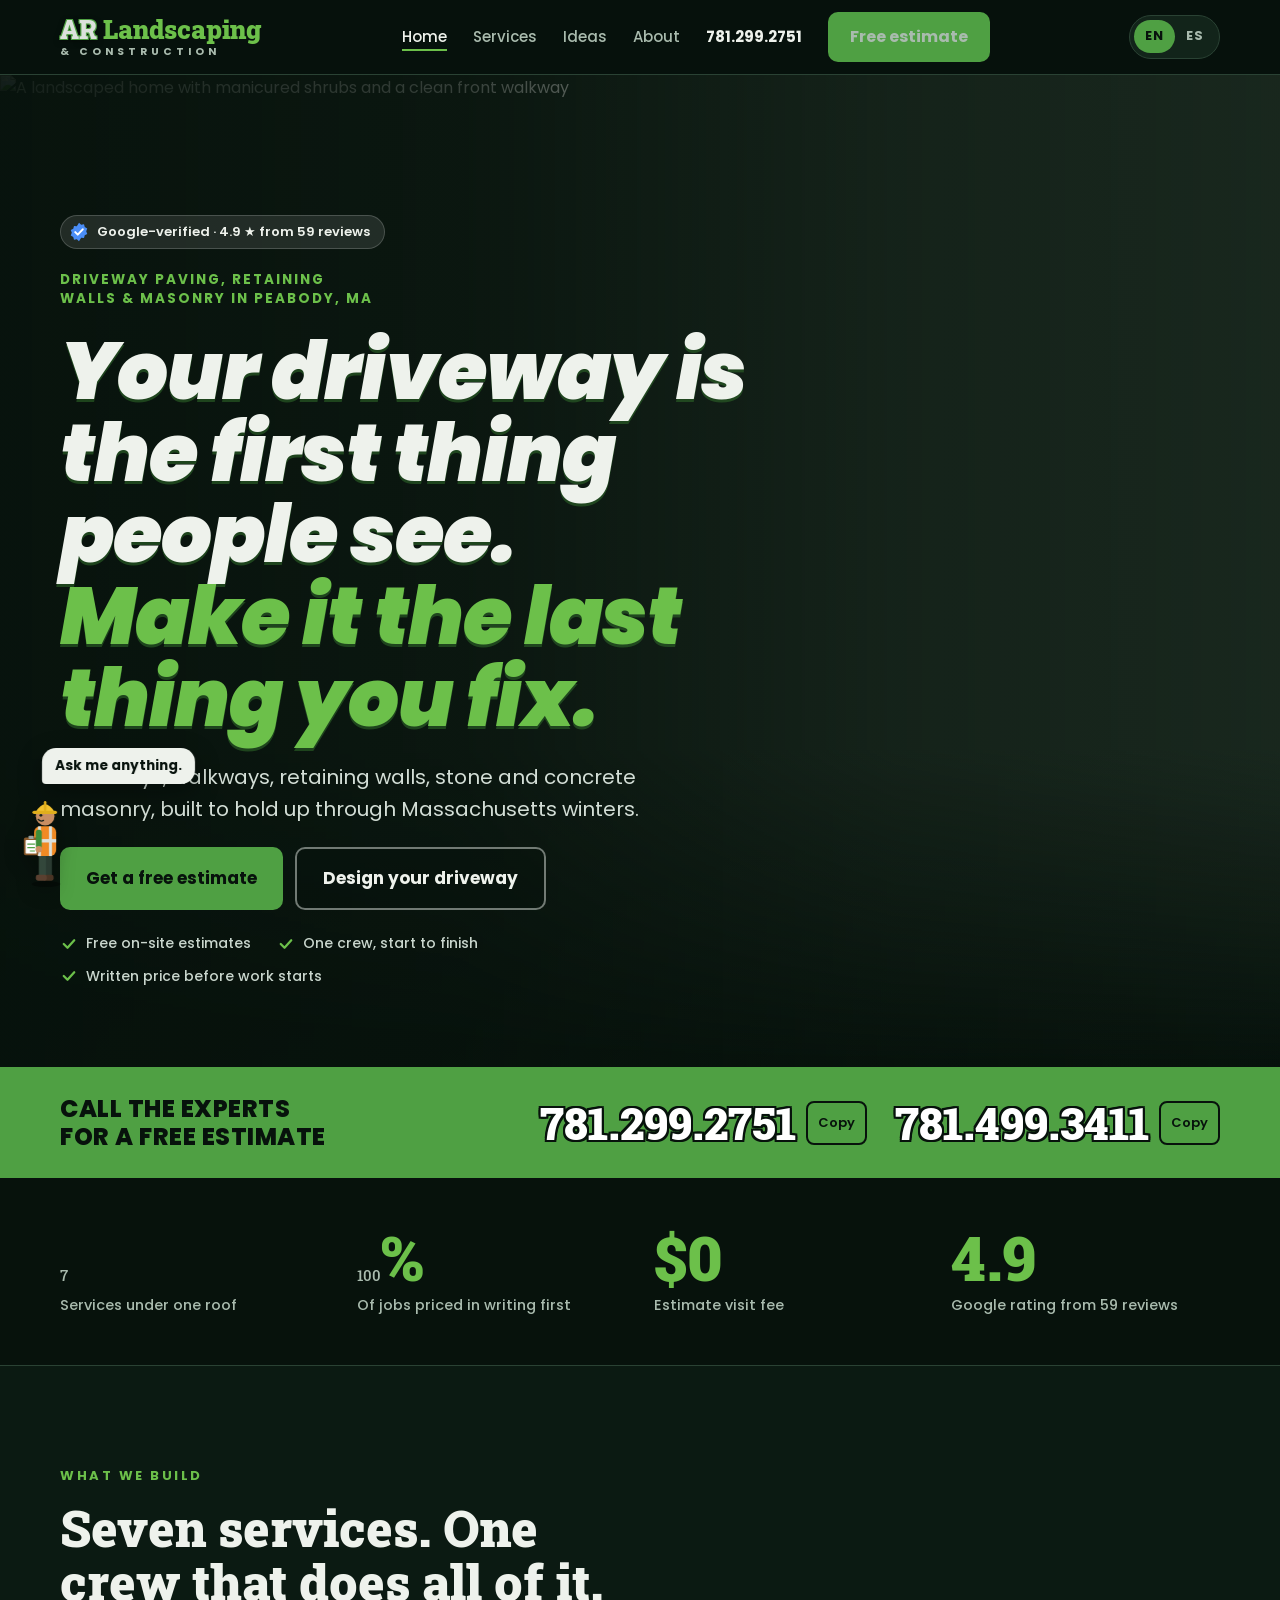
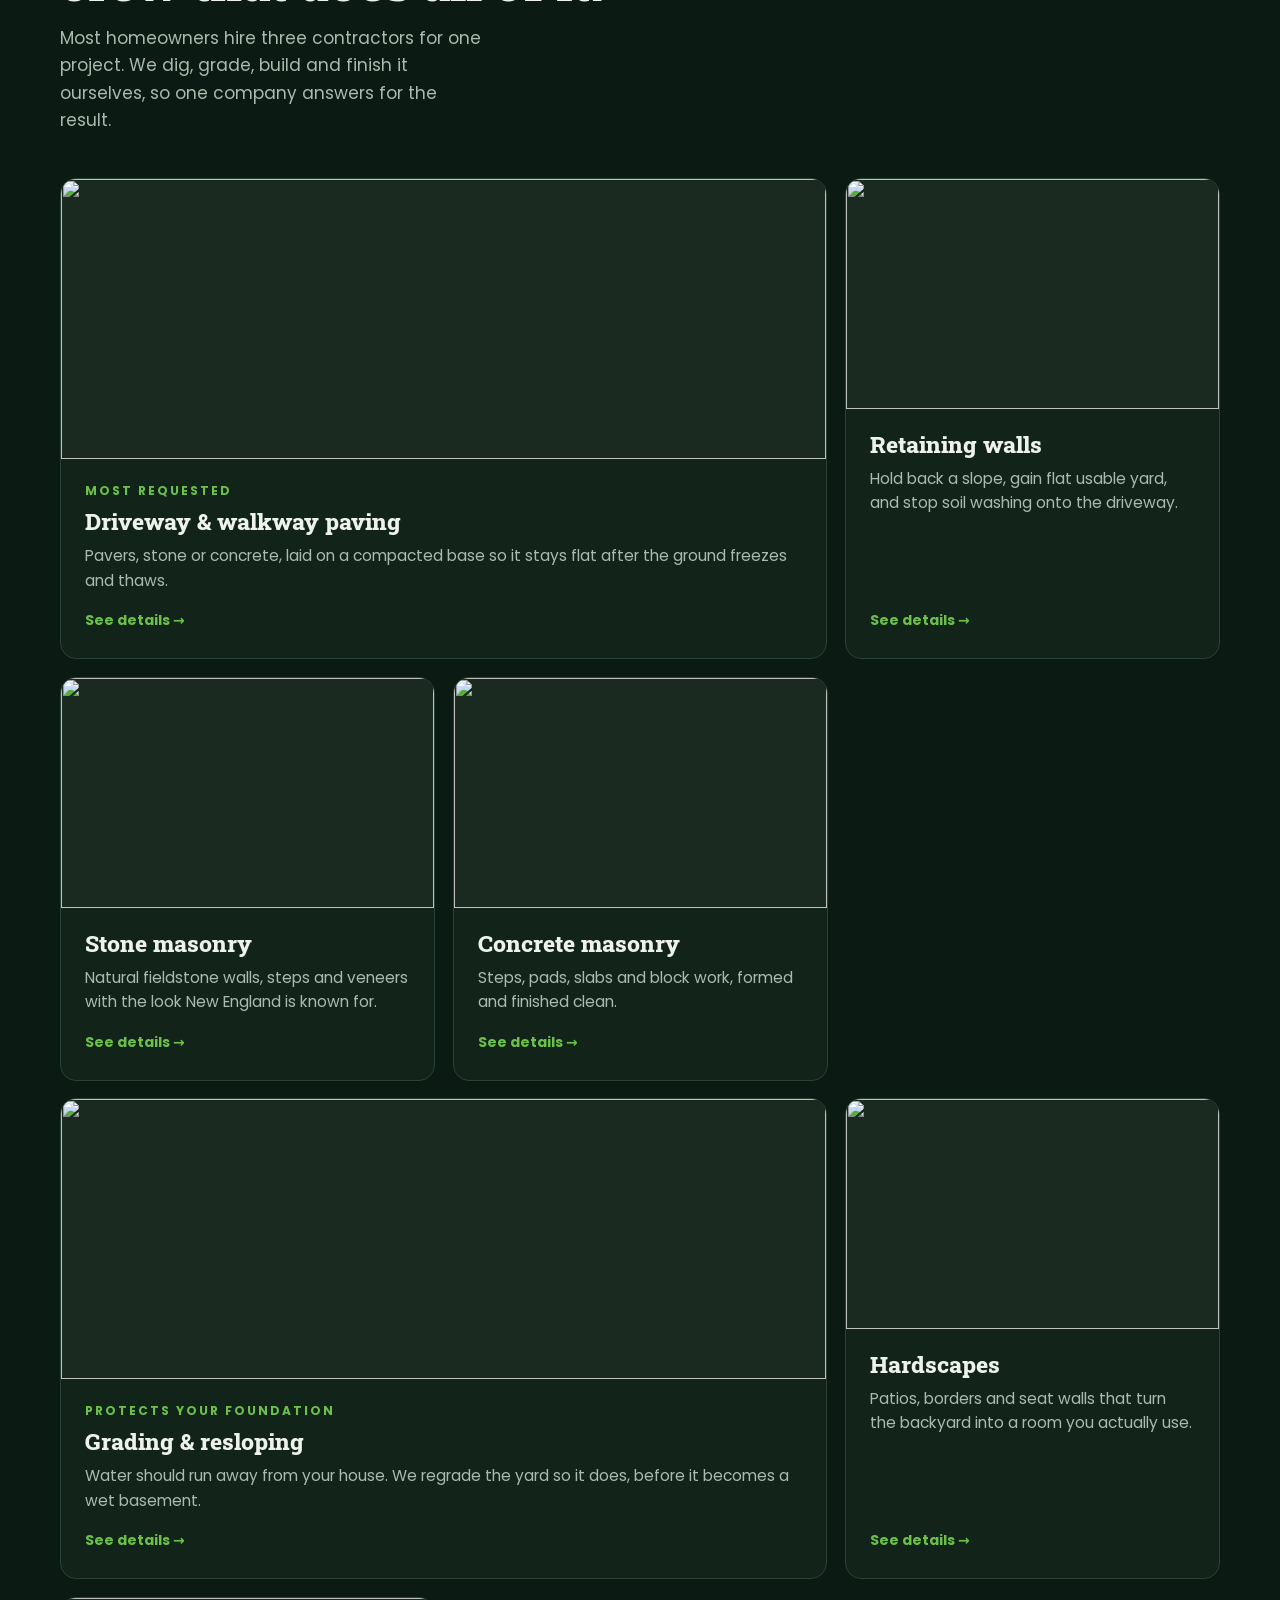
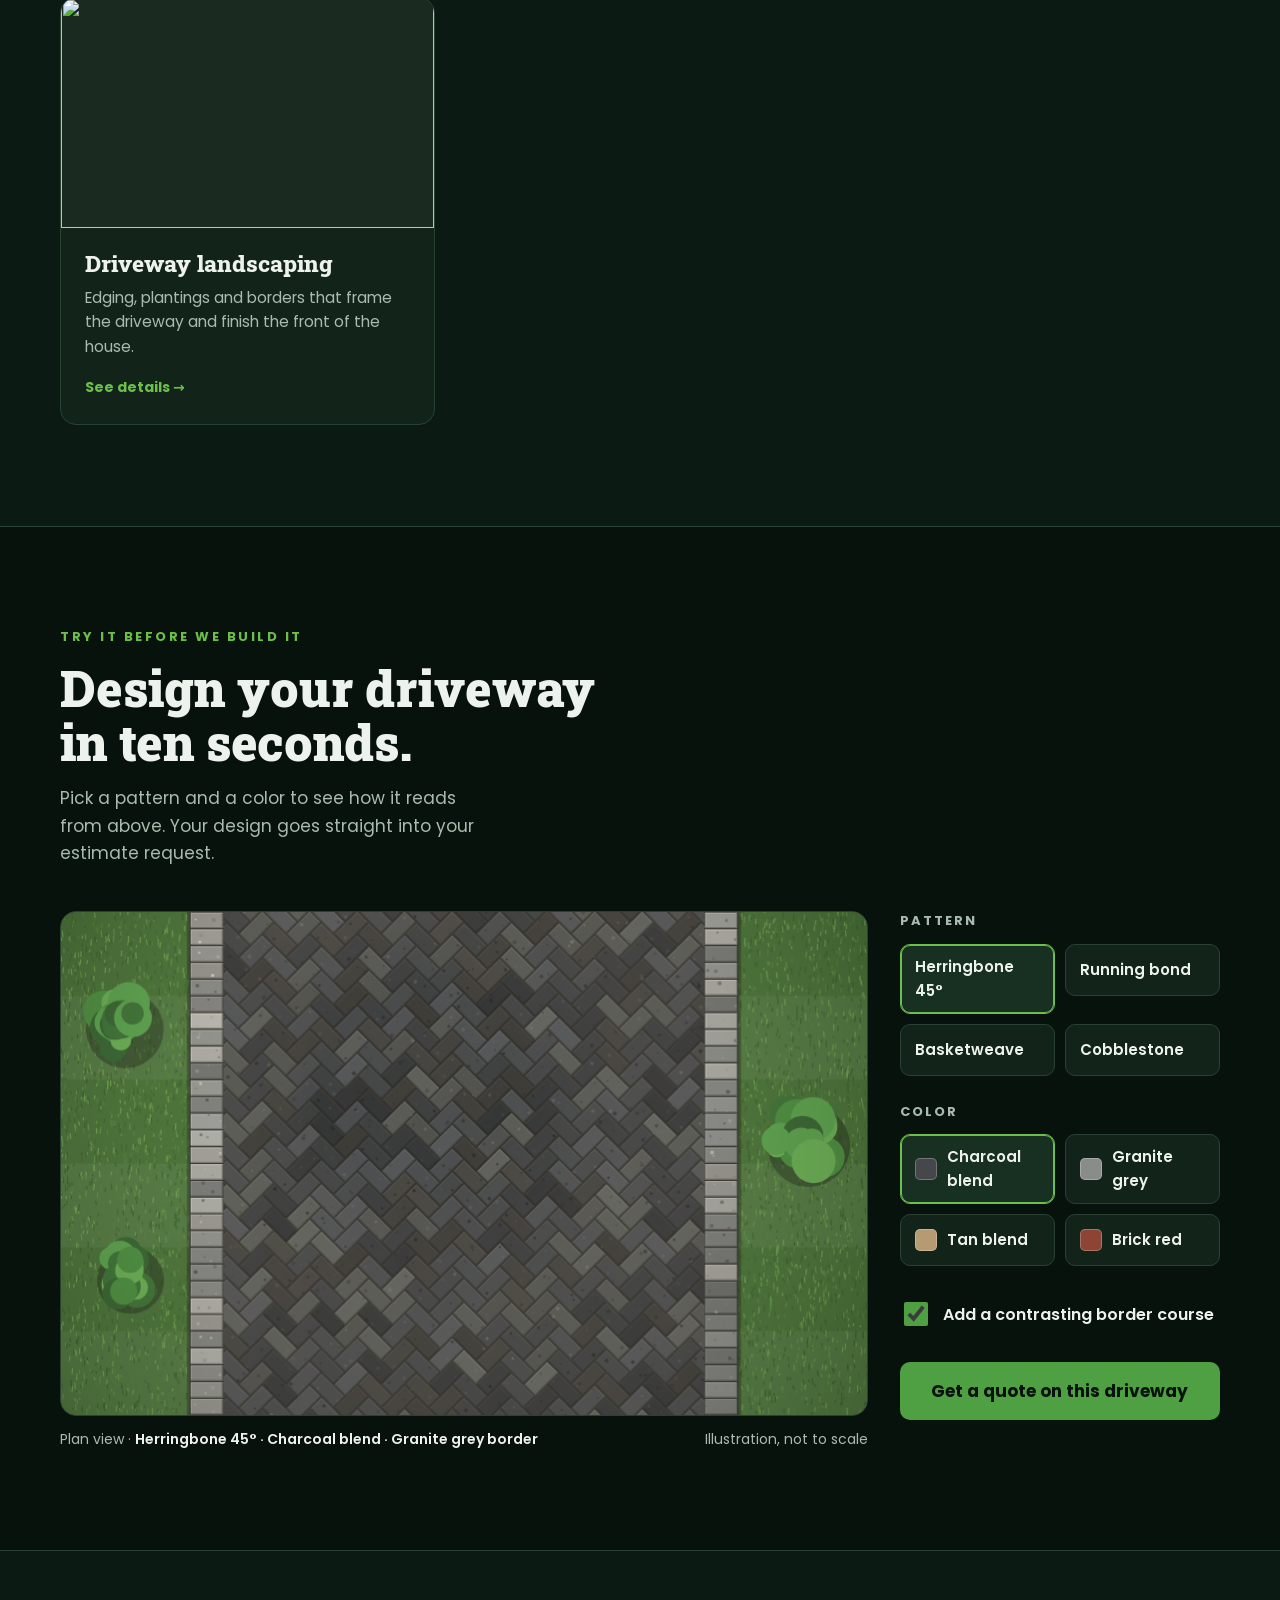
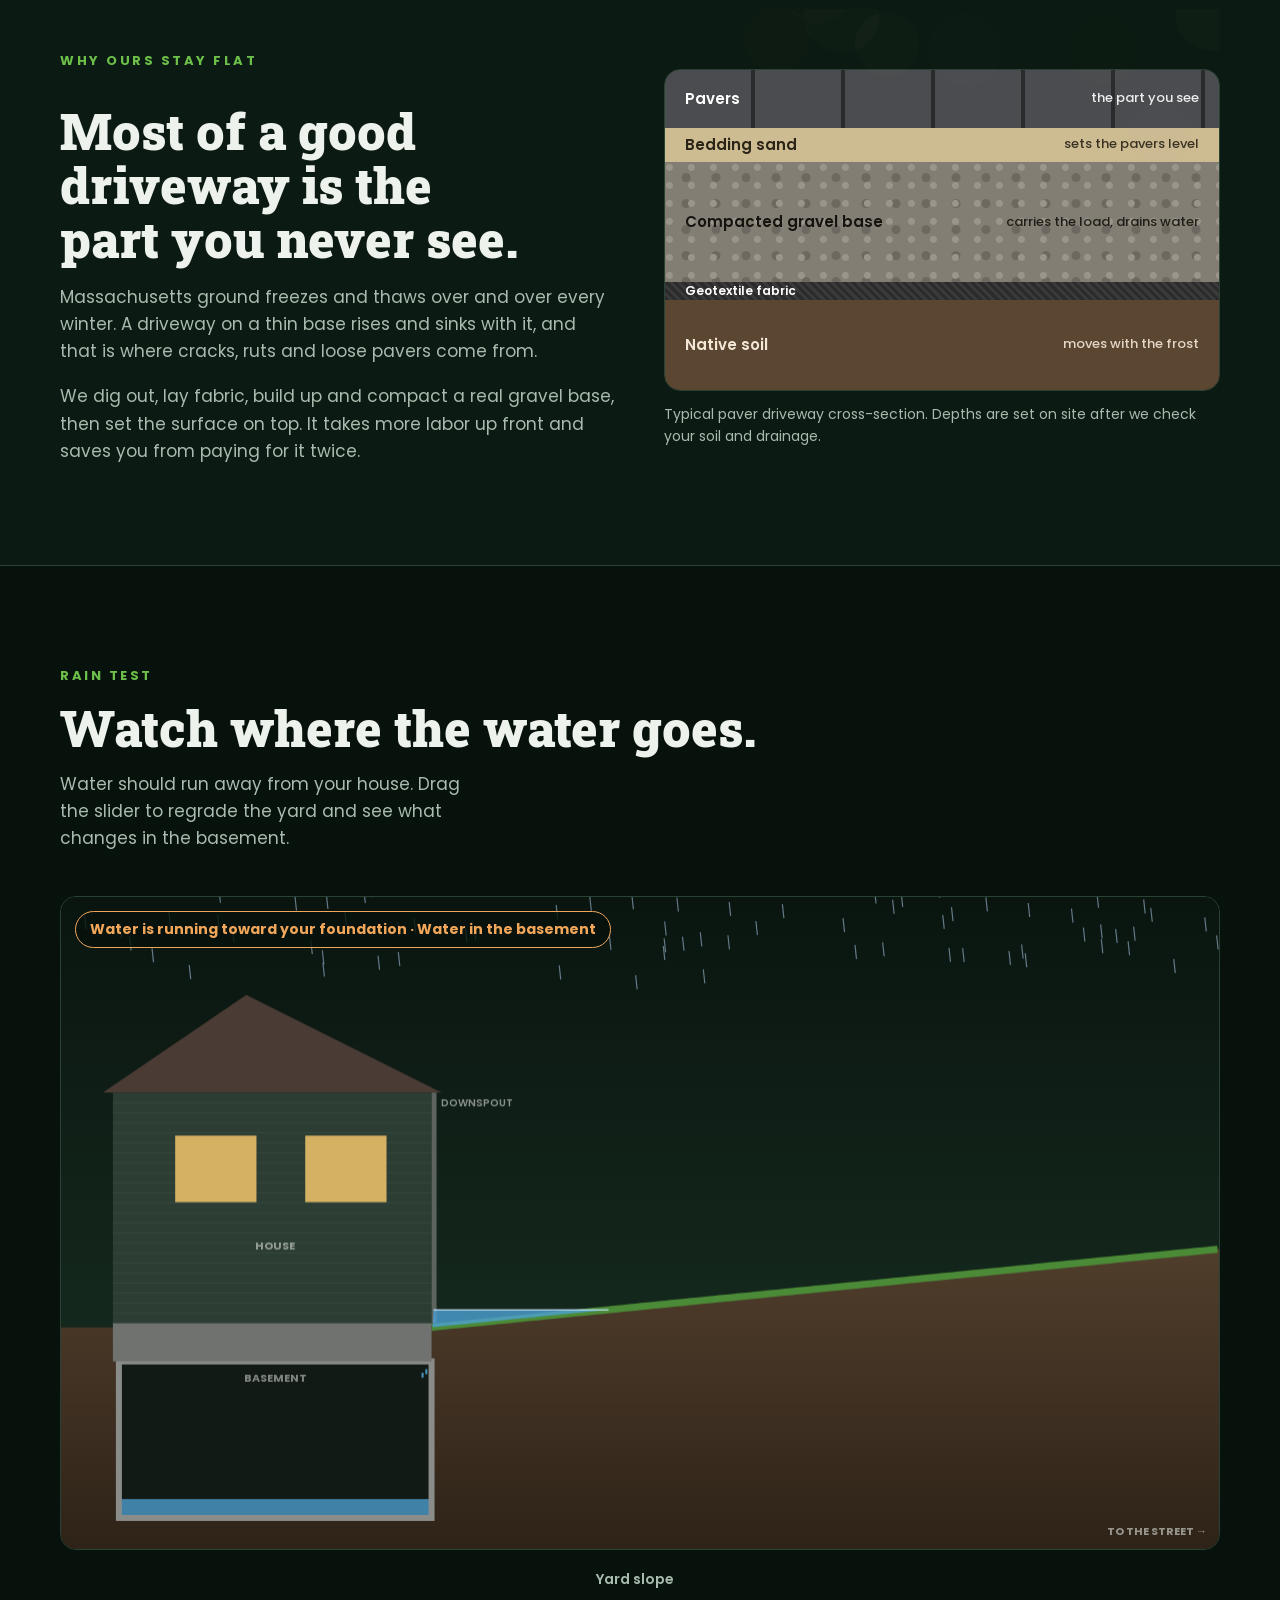
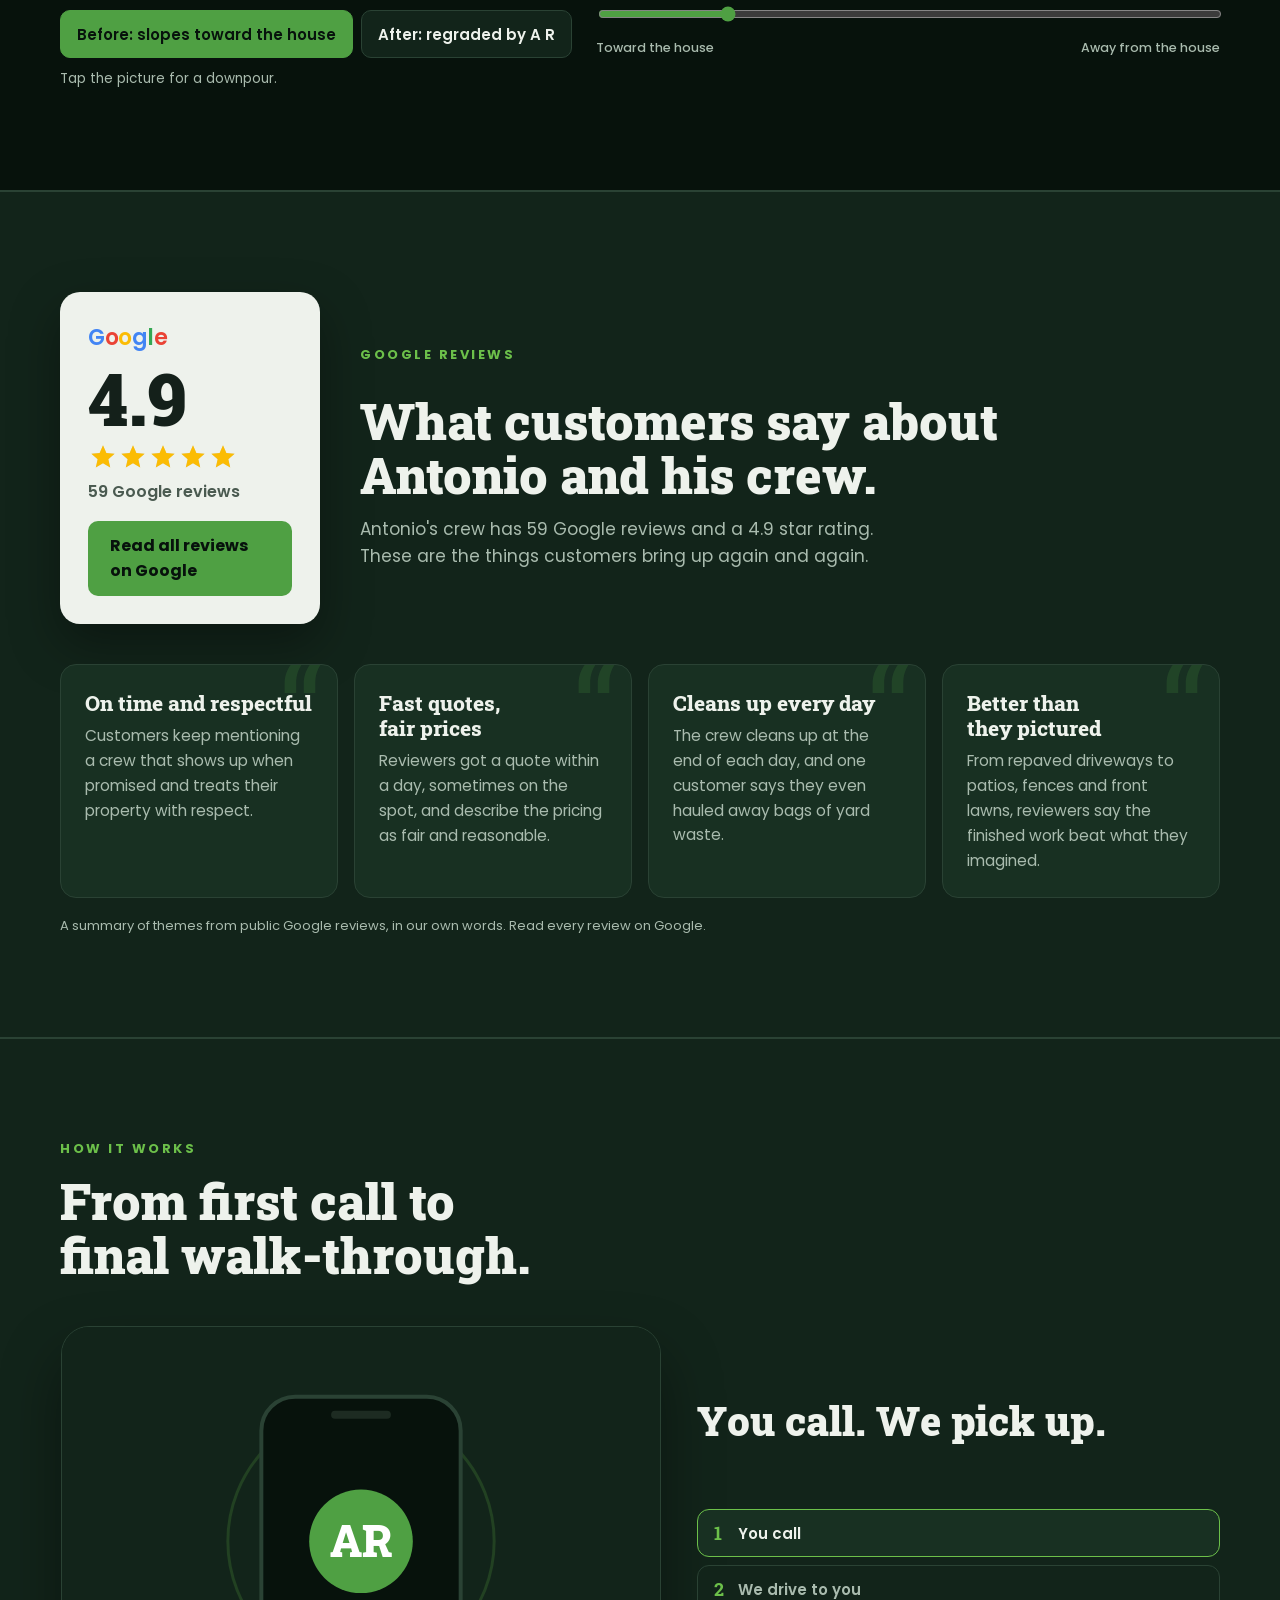
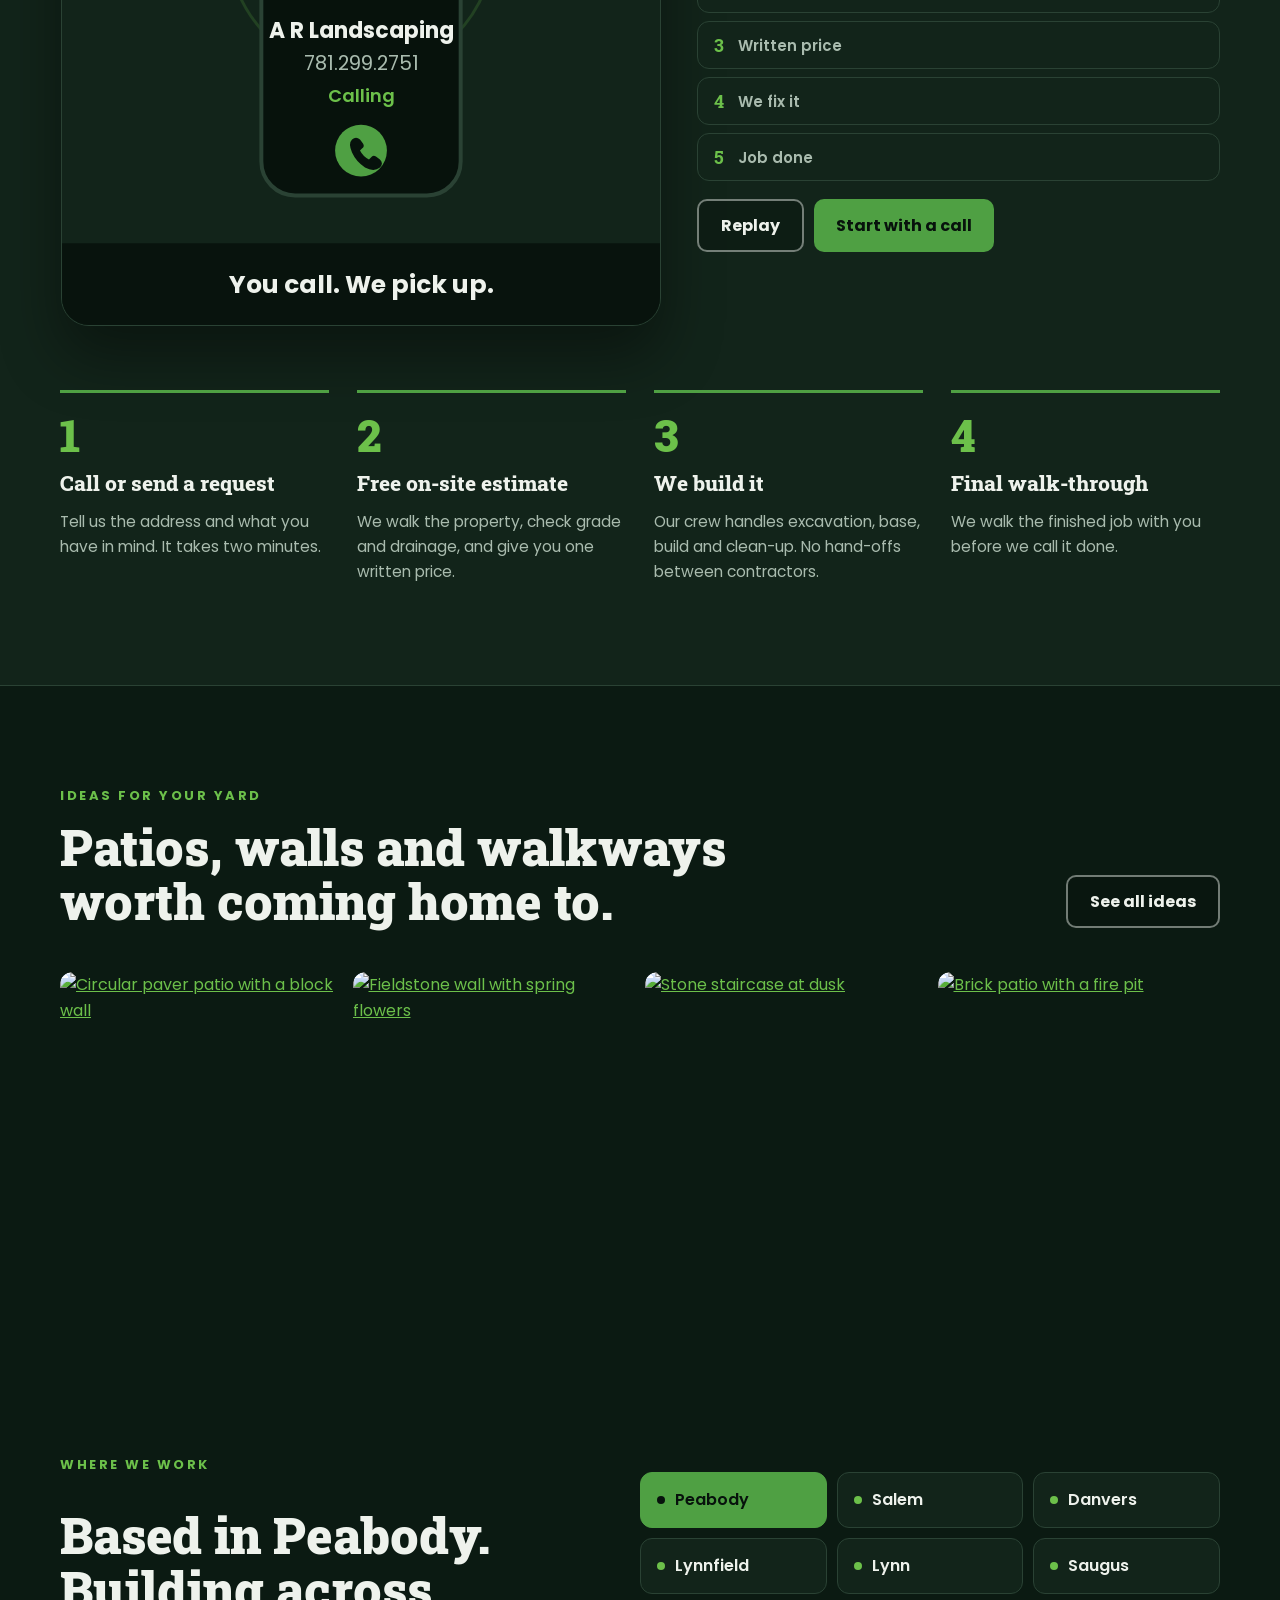
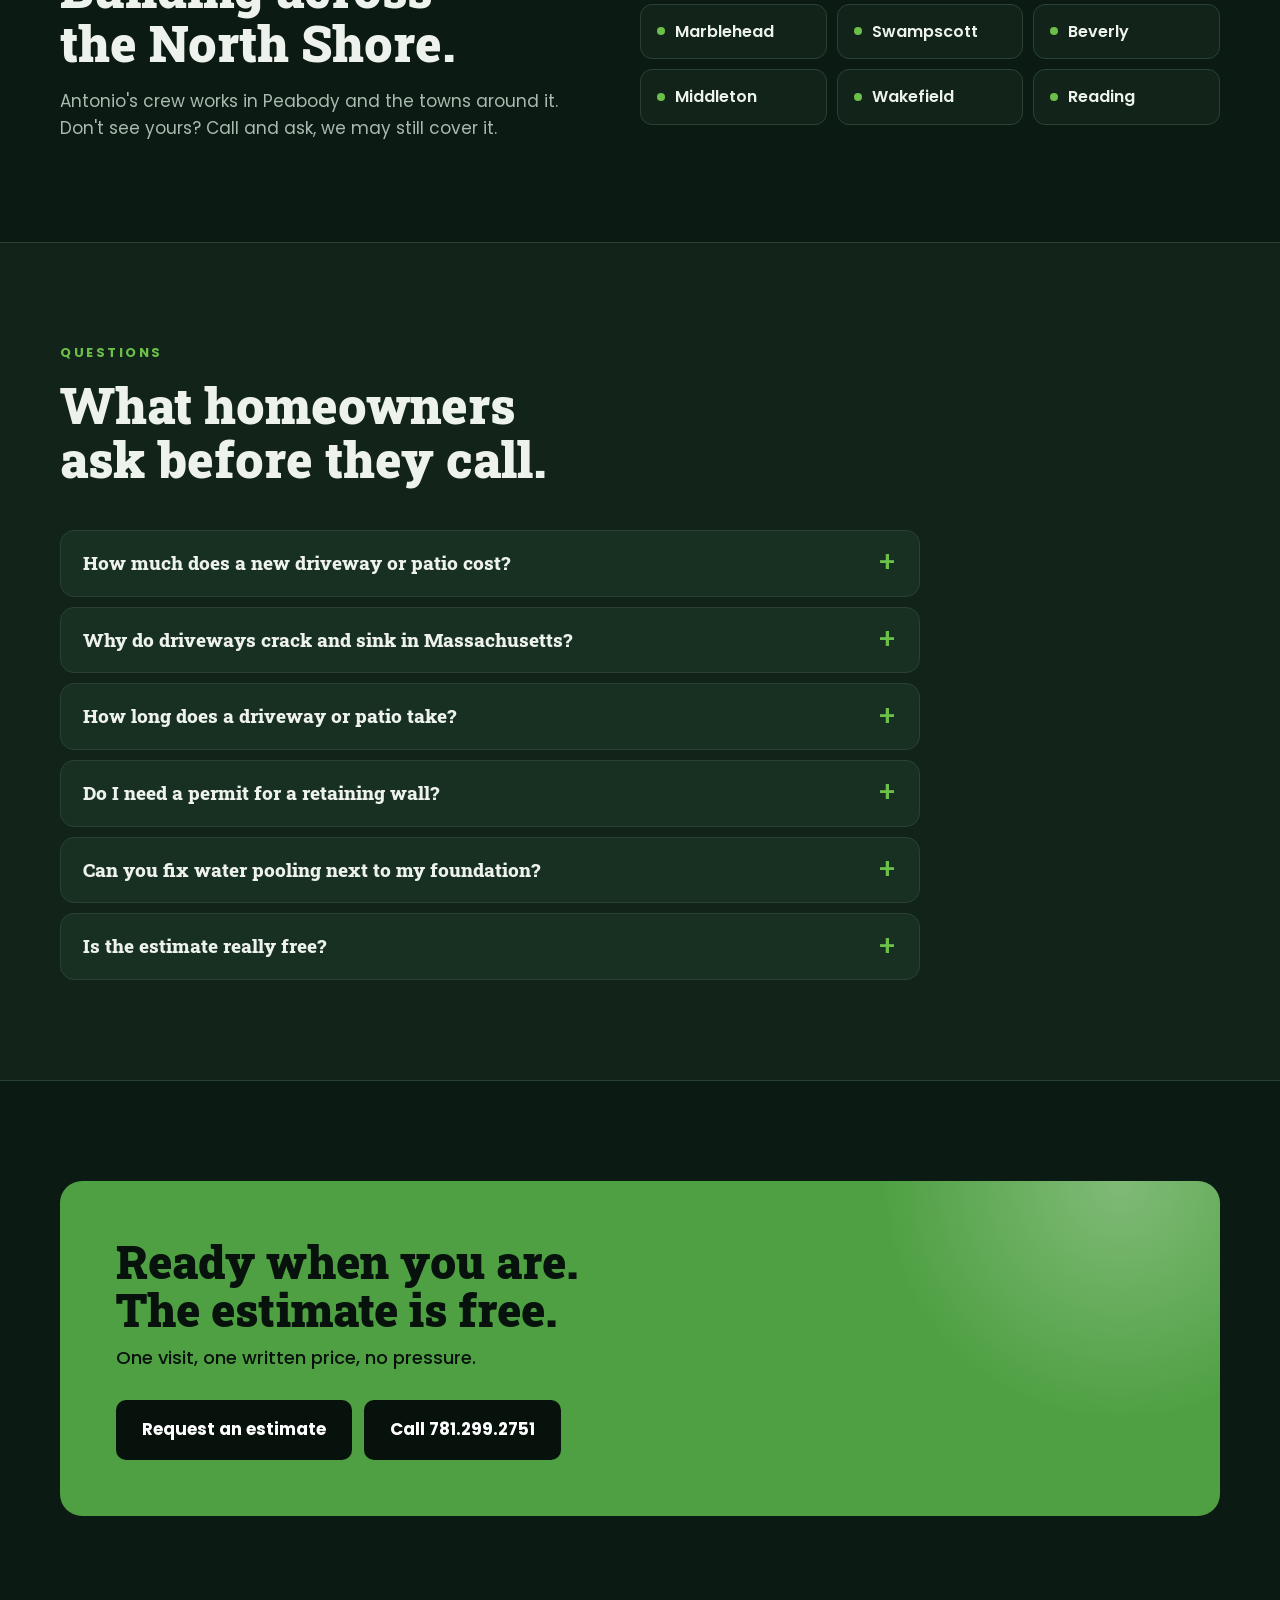
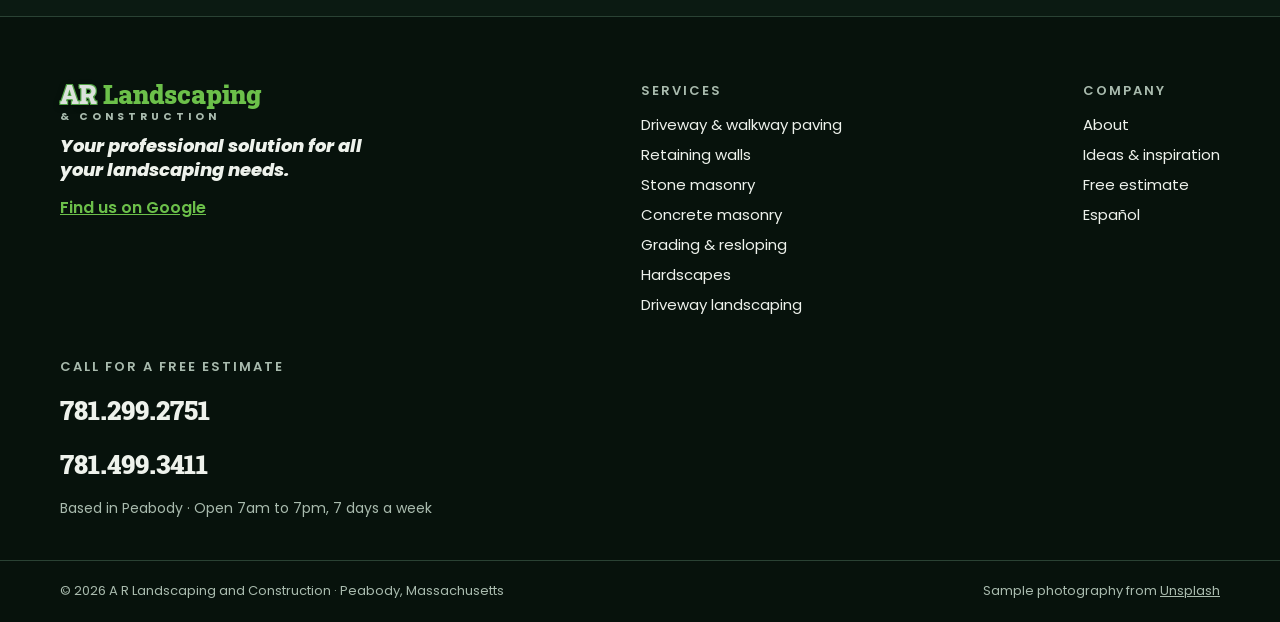
==== commit d8480d1a: "Audit fixes: shorter titles and descriptions, labeled call bar, mascot inside footer, composited sta" ====
--- a/index.html
+++ b/index.html
@@ -3,8 +3,8 @@
 <head>
 <meta charset="utf-8">
 <meta name="viewport" content="width=device-width, initial-scale=1, viewport-fit=cover">
-<title>Driveway Paving &amp; Masonry Contractor in Peabody, MA | A R Landscaping &amp; Construction</title>
-<meta name="description" content="Driveway paving, retaining walls, stone and concrete masonry and yard grading in Peabody and the North Shore. Rated 4.9 on Google. Free on-site estimates: 781.299.2751.">
+<title>Driveway Paving &amp; Masonry in Peabody, MA | A R Landscaping</title>
+<meta name="description" content="Driveway paving, retaining walls, stone masonry and yard grading in Peabody and the North Shore. Rated 4.9 on Google. Free estimates: 781.299.2751.">
 <meta name="theme-color" content="#07120C">
 <link rel="canonical" href="https://lunadigital26.github.io/ar-landscaping/">
 <link rel="alternate" hreflang="en" href="https://lunadigital26.github.io/ar-landscaping/">
@@ -12,8 +12,8 @@
 <link rel="alternate" hreflang="x-default" href="https://lunadigital26.github.io/ar-landscaping/">
 <meta property="og:type" content="website">
 <meta property="og:locale" content="en_US">
-<meta property="og:title" content="Driveway Paving &amp; Masonry Contractor in Peabody, MA | A R Landscaping &amp; Construction">
-<meta property="og:description" content="Driveway paving, retaining walls, stone and concrete masonry and yard grading in Peabody and the North Shore. Rated 4.9 on Google. Free on-site estimates: 781.299.2751.">
+<meta property="og:title" content="Driveway Paving &amp; Masonry in Peabody, MA | A R Landscaping">
+<meta property="og:description" content="Driveway paving, retaining walls, stone masonry and yard grading in Peabody and the North Shore. Rated 4.9 on Google. Free estimates: 781.299.2751.">
 <meta property="og:image" content="https://images.unsplash.com/photo-1777428762767-e3a797da389a?auto=format,compress&fit=crop&w=1200&q=50">
 <link rel="icon" href="data:image/svg+xml,%3Csvg xmlns='http://www.w3.org/2000/svg' viewBox='0 0 64 64'%3E%3Crect width='64' height='64' rx='12' fill='%2307120C'/%3E%3Ctext x='32' y='43' font-family='Georgia,serif' font-weight='900' font-size='30' text-anchor='middle' fill='%23DCE1DC' stroke='%234FA043' stroke-width='1.5'%3EAR%3C/text%3E%3C/svg%3E">
 <link rel="preconnect" href="https://fonts.googleapis.com">
@@ -22,7 +22,7 @@
 <link rel="preload" as="style" href="https://fonts.googleapis.com/css2?family=Poppins:ital,wght@0,400;0,500;0,600;0,700;0,800;1,800;1,900&family=Roboto+Slab:wght@700;800;900&display=swap" onload="this.onload=null;this.rel='stylesheet'">
 <noscript><link rel="stylesheet" href="https://fonts.googleapis.com/css2?family=Poppins:ital,wght@0,400;0,500;0,600;0,700;0,800;1,800;1,900&family=Roboto+Slab:wght@700;800;900&display=swap"></noscript>
 <link rel="preload" as="image" imagesrcset="https://images.unsplash.com/photo-1777428762767-e3a797da389a?auto=format,compress&fit=crop&w=360&q=50 360w, https://images.unsplash.com/photo-1777428762767-e3a797da389a?auto=format,compress&fit=crop&w=480&q=50 480w, https://images.unsplash.com/photo-1777428762767-e3a797da389a?auto=format,compress&fit=crop&w=640&q=50 640w, https://images.unsplash.com/photo-1777428762767-e3a797da389a?auto=format,compress&fit=crop&w=800&q=50 800w, https://images.unsplash.com/photo-1777428762767-e3a797da389a?auto=format,compress&fit=crop&w=1080&q=50 1080w, https://images.unsplash.com/photo-1777428762767-e3a797da389a?auto=format,compress&fit=crop&w=1440&q=50 1440w, https://images.unsplash.com/photo-1777428762767-e3a797da389a?auto=format,compress&fit=crop&w=1800&q=50 1800w" imagesizes="100vw" fetchpriority="high">
-<style>:root{--ink:#07120C; --ground:#0B1A12; --panel:#12241A; --panel-2:#183022; --line:#2A4234;--fg:#EEF2EC; --muted:#A9BBAE; --green:#4FA043; --green-hi:#6CC04A; --silver:#DCE1DC;--paper:#F3F5F0; --paper-ink:#14201A; --paper-muted:#4A5A50;--display:'Roboto Slab', Georgia, 'Times New Roman', serif;--body:'Poppins', 'Segoe UI', system-ui, -apple-system, sans-serif;--radius:16px; --max:1200px;color-scheme:dark;}*{box-sizing:border-box}html{scroll-behavior:smooth;-webkit-text-size-adjust:100%}@media (prefers-reduced-motion:reduce){html{scroll-behavior:auto}*,*::before,*::after{transition:none!important;animation:none!important}}body{margin:0;background:var(--ground);color:var(--fg);font-family:var(--body);font-size:16px;line-height:1.6;-webkit-font-smoothing:antialiased}img{max-width:100%;display:block}[hidden]{display:none!important}a{color:var(--green-hi)}h1,h2,h3{text-wrap:balance;margin:0}p{margin:0}.wrap{max-width:var(--max);margin:0 auto;padding-left:max(20px,env(safe-area-inset-left,0px));padding-right:max(20px,env(safe-area-inset-right,0px))}:focus-visible{outline:3px solid var(--green-hi);outline-offset:3px;border-radius:4px}.skip{position:absolute;left:-9999px;top:8px;z-index:100;background:var(--green);color:var(--ink);padding:10px 16px;border-radius:8px;font-weight:700}.skip:focus{left:16px}.wm{display:inline-flex;flex-direction:column;line-height:1;text-decoration:none;color:var(--fg)}.wm-top{font-family:var(--display);font-weight:900;font-size:26px;white-space:nowrap}.wm-ar{color:var(--silver);text-shadow:1px 1px 0 var(--green),-1px -1px 0 var(--green),1px -1px 0 var(--green),-1px 1px 0 var(--green),0 2px 6px rgba(0,0,0,.6)}.wm-l{color:var(--green-hi)}.wm-c{font-size:10.5px;font-weight:700;letter-spacing:4px;text-transform:uppercase;color:var(--muted);margin-top:5px}.hdr{position:sticky;top:0;z-index:50;background:rgba(7,18,12,.94);backdrop-filter:blur(10px);-webkit-backdrop-filter:blur(10px);border-bottom:1px solid var(--line)}.hdr .wrap{display:flex;align-items:center;justify-content:space-between;gap:16px;padding-block:12px}.nav{display:flex;align-items:center;gap:26px;font-size:15px;font-weight:500}.nav a{color:var(--muted);text-decoration:none}.nav a:hover,.nav a[aria-current="page"]{color:var(--fg)}.nav a[aria-current="page"]{box-shadow:0 2px 0 var(--green-hi)}.nav .num{color:var(--fg);font-weight:700;font-variant-numeric:tabular-nums}.hdr-tools{display:flex;align-items:center;gap:10px;order:3}.lang{display:inline-flex;align-items:center;min-height:44px;padding:4px;border-radius:999px;border:1.5px solid var(--line);background:var(--panel);text-decoration:none;font-weight:700;font-size:13px;letter-spacing:1px}.lang span{padding:6px 11px;border-radius:999px;color:var(--muted)}.lang span.on{background:var(--green);color:var(--ink)}.lang:hover{border-color:var(--green-hi)}@media (max-width:420px){.wm-top{font-size:21px}.wm-c{letter-spacing:3px}.lang span{padding:6px 9px}}.menu-btn{display:none;min-width:48px;min-height:48px;border-radius:10px;border:1.5px solid var(--line);background:var(--panel);color:var(--fg);cursor:pointer;align-items:center;justify-content:center}@media (max-width:960px){.menu-btn{display:inline-flex}.nav{position:absolute;left:0;right:0;top:100%;flex-direction:column;align-items:stretch;gap:0;background:var(--ink);border-bottom:1px solid var(--line);padding:8px max(20px,env(safe-area-inset-left,0px)) 20px;display:none}.nav.open{display:flex}.nav a{padding:14px 0;border-bottom:1px solid var(--line);font-size:17px}.nav a[aria-current="page"]{box-shadow:none;color:var(--green-hi)}.nav .btn{margin-top:14px;border-bottom:0}}.btn{display:inline-flex;align-items:center;justify-content:center;gap:10px;min-height:48px;padding:12px 22px;border-radius:10px;font-family:var(--body);font-weight:700;font-size:16px;text-decoration:none;border:0;cursor:pointer;transition:transform .15s ease,background .15s ease,border-color .15s ease}.btn:hover{transform:translateY(-1px)}.btn-green{background:var(--green);color:var(--ink)}.btn-green:hover{background:var(--green-hi)}.btn-ghost{background:rgba(7,18,12,.35);color:var(--fg);border:2px solid rgba(220,225,220,.5)}.btn-ghost:hover{border-color:var(--green-hi)}.btn-lg{font-size:17px;padding:16px 26px;min-height:56px}.hero{position:relative;overflow:hidden;background:#1b2a20;display:flex;align-items:flex-end;min-height:min(760px,92vh)}.hero>img{position:absolute;inset:0;width:100%;height:100%;object-fit:cover;animation:slowzoom 18s ease-out both}@keyframes slowzoom{from{scale:1.1}to{scale:1}}.hero::after{content:"";position:absolute;inset:0;background:linear-gradient(90deg,rgba(7,18,12,.94) 0%,rgba(7,18,12,.8) 36%,rgba(7,18,12,.3) 70%,rgba(7,18,12,.1) 100%),linear-gradient(0deg,rgba(7,18,12,1) 0%,rgba(7,18,12,0) 32%)}.hero .wrap{position:relative;z-index:2;width:100%;padding-block:140px 80px}.hero-copy{max-width:700px;display:flex;flex-direction:column;gap:22px}.verified{display:inline-flex;align-items:center;gap:8px;background:rgba(255,255,255,.1);border:1px solid rgba(255,255,255,.18);border-radius:999px;padding:6px 14px 6px 8px;font-size:13px;font-weight:600;width:max-content;max-width:100%}.hero .hero-title{font-style:italic;font-weight:900;font-size:clamp(40px,6.4vw,80px);line-height:1.02;letter-spacing:-1px;text-shadow:0 3px 0 rgba(47,107,42,.55)}.hero .hero-title em{display:block;color:var(--green-hi)}.lede{font-size:clamp(17px,1.6vw,20px);color:#D3DED6;max-width:580px}.ctas{display:flex;flex-wrap:wrap;gap:12px}.trust{display:flex;flex-wrap:wrap;gap:10px 26px;font-size:14px;color:#C9D6CD;font-weight:500}.trust span{display:inline-flex;align-items:center;gap:8px}.banner{position:relative;overflow:hidden;min-height:380px;display:flex;align-items:flex-end;background:#1b2a20}.banner>img{position:absolute;inset:0;width:100%;height:100%;object-fit:cover}.banner::after{content:"";position:absolute;inset:0;background:linear-gradient(0deg,rgba(7,18,12,.98) 0%,rgba(7,18,12,.55) 55%,rgba(7,18,12,.35) 100%)}.banner .wrap{position:relative;z-index:2;width:100%;padding-block:120px 48px;display:flex;flex-direction:column;gap:14px}.banner h1{font-family:var(--display);font-weight:900;font-size:clamp(36px,5vw,62px);line-height:1.05;max-width:820px}.banner p{color:#D3DED6;font-size:18px;max-width:640px}.band{background:var(--green);color:var(--ink)}.band .wrap{display:flex;flex-wrap:wrap;align-items:center;justify-content:space-between;gap:20px 40px;padding-block:28px}.band-label{font-weight:800;font-size:clamp(18px,2vw,24px);line-height:1.15;text-transform:uppercase;letter-spacing:.5px}.phones{display:flex;flex-wrap:wrap;gap:12px 28px}.phone{display:flex;align-items:center;gap:10px}.phone a{font-family:var(--display);font-weight:900;font-size:clamp(30px,3.6vw,44px);line-height:1;color:#fff;text-decoration:none;font-variant-numeric:tabular-nums;text-shadow:2px 2px 0 var(--ink),-2px -2px 0 var(--ink),2px -2px 0 var(--ink),-2px 2px 0 var(--ink),0 2px 0 var(--ink),2px 0 0 var(--ink),-2px 0 0 var(--ink),0 -2px 0 var(--ink)}.copy{min-width:44px;min-height:44px;border-radius:8px;border:2px solid var(--ink);background:transparent;color:var(--ink);font:600 13px var(--body);cursor:pointer;padding:0 10px}.copy:hover{background:rgba(7,18,12,.12)}.sec{padding-block:100px}.sec.alt{background:var(--panel);border-block:1px solid var(--line)}.sec.deep{background:var(--ink);border-block:1px solid var(--line)}.sec-head{display:flex;flex-wrap:wrap;justify-content:space-between;align-items:flex-end;gap:16px 40px;margin-bottom:44px}.sec-head h2,.h2{font-family:var(--display);font-weight:900;font-size:clamp(32px,4vw,50px);line-height:1.08;max-width:720px}.sec-head p{color:var(--muted);max-width:430px;font-size:17px}.kicker{display:block;font-size:13px;font-weight:700;letter-spacing:2.5px;text-transform:uppercase;color:var(--green-hi);margin-bottom:14px}.muted{color:var(--muted)}.svc-grid{display:grid;grid-template-columns:1fr;gap:18px}@media (min-width:680px){.svc-grid{grid-template-columns:repeat(2,minmax(0,1fr))}.svc-grid .svc:last-child{grid-column:span 2}}@media (min-width:1020px){.svc-grid{grid-template-columns:repeat(3,minmax(0,1fr))}.svc-grid .svc:last-child{grid-column:auto}.svc.wide{grid-column:span 2}}.svc{position:relative;background:var(--panel);border:1px solid var(--line);border-radius:var(--radius);overflow:hidden;display:flex;flex-direction:column;text-decoration:none;color:var(--fg);transition:border-color .2s ease,transform .2s ease}.svc:hover{border-color:var(--green);transform:translateY(-2px)}.svc .ph{height:230px;overflow:hidden;background:#1b2a20}.svc.wide .ph{height:280px}.svc .ph img{width:100%;height:100%;object-fit:cover;transition:transform .5s ease}.svc:hover .ph img{transform:scale(1.05)}.svc-body{padding:22px 24px 26px;display:flex;flex-direction:column;gap:8px;flex:1}.svc h3{font-family:var(--display);font-weight:800;font-size:23px;line-height:1.2}.svc p{color:var(--muted);font-size:15.5px}.svc .more{margin-top:auto;padding-top:8px;font-weight:700;font-size:14px;color:var(--green-hi)}.tag{font-size:12px;font-weight:700;letter-spacing:2px;text-transform:uppercase;color:var(--green-hi)}.dz{display:flex;flex-wrap:wrap;gap:32px;align-items:flex-start}.dz-preview{flex:999 1 560px;min-width:0;display:flex;flex-direction:column;gap:12px}.dz-preview canvas{width:100%;aspect-ratio:16/10;border-radius:var(--radius);display:block;background:#2f4a2a;border:1px solid var(--line)}.dz-cap{display:flex;flex-wrap:wrap;justify-content:space-between;gap:8px;font-size:14px;color:var(--muted)}.dz-cap strong{color:var(--fg);font-weight:600}.dz-controls{flex:1 1 320px;min-width:0;display:flex;flex-direction:column;gap:26px}fieldset{border:0;margin:0;padding:0}legend{font-size:13px;font-weight:700;letter-spacing:2px;text-transform:uppercase;color:var(--muted);padding:0;margin-bottom:12px}.opts{display:grid;grid-template-columns:repeat(2,minmax(0,1fr));gap:10px}.opt{position:relative}.opt input{position:absolute;opacity:0;inset:0;width:100%;height:100%;margin:0;cursor:pointer}.opt label{display:flex;align-items:center;gap:10px;min-height:52px;padding:10px 14px;border-radius:10px;border:1.5px solid var(--line);background:var(--panel);font-weight:600;font-size:15px;cursor:pointer}.opt input:checked+label{border-color:var(--green-hi);background:var(--panel-2);box-shadow:inset 0 0 0 1px var(--green-hi)}.opt input:focus-visible+label{outline:3px solid var(--green-hi);outline-offset:2px}.sw{width:22px;height:22px;border-radius:5px;flex:none;border:1px solid rgba(255,255,255,.25)}.toggle{display:flex;align-items:center;gap:12px;font-weight:600;min-height:44px;cursor:pointer}.toggle input{width:22px;height:22px;accent-color:var(--green)}.split{display:flex;flex-wrap:wrap;gap:48px;align-items:center}.split>*{flex:1 1 440px;min-width:0}.prose{display:flex;flex-direction:column;gap:18px}.prose p{color:var(--muted);font-size:17px;max-width:560px}.layers{display:flex;flex-direction:column;border-radius:var(--radius);overflow:hidden;border:1px solid var(--line)}.layer{display:flex;align-items:center;justify-content:space-between;gap:16px;padding:0 20px;font-weight:600;font-size:15px}.layer small{font-weight:500;opacity:.9;font-size:13px;text-align:right}.l1{height:58px;background:repeating-linear-gradient(90deg,#4a4c4f 0 86px,#2a2b2c 86px 90px);color:#fff}.l2{height:34px;background:#cdbb92;color:#2a2418}.l3{height:120px;background:radial-gradient(circle at 20% 30%,#9a958b 0 3px,transparent 4px) 0 0/22px 18px,radial-gradient(circle at 70% 60%,#6d6960 0 4px,transparent 5px) 0 0/30px 26px,#837e74;color:#16130f}.l4{height:18px;background:repeating-linear-gradient(45deg,#2b2b2b 0 3px,#3a3a3a 3px 6px);color:#fff;font-size:12px}.l5{height:90px;background:#5b4632;color:#f3e7d6}.fig-cap{margin-top:12px;font-size:14px;color:var(--muted)}.steps{display:grid;grid-template-columns:repeat(auto-fit,minmax(230px,1fr));gap:28px}.step{border-top:3px solid var(--green);padding-top:20px;display:flex;flex-direction:column;gap:10px}.step b{font-family:var(--display);font-weight:900;font-size:44px;line-height:1;color:var(--green-hi)}.step h3{font-family:var(--display);font-weight:800;font-size:21px}.step p{color:var(--muted);font-size:15.5px}.strip{display:grid;grid-template-columns:repeat(4,minmax(0,1fr));gap:10px}@media (max-width:820px){.strip{grid-template-columns:repeat(2,minmax(0,1fr))}}.strip img{width:100%;aspect-ratio:1/1;object-fit:cover;border-radius:12px}.filters{display:flex;flex-wrap:wrap;gap:8px;margin-bottom:28px}.filters button{min-height:44px;padding:8px 18px;border-radius:999px;border:1.5px solid var(--line);background:var(--panel);color:var(--fg);font:600 15px var(--body);cursor:pointer}.filters button[aria-pressed="true"]{background:var(--green);border-color:var(--green);color:var(--ink)}.gal{columns:3 300px;column-gap:14px}.gal figure{break-inside:avoid;margin:0 0 14px;border-radius:14px;overflow:hidden;background:var(--panel);border:1px solid var(--line)}.gal img{width:100%;height:auto}.gal figcaption{padding:12px 16px;font-size:14px;color:var(--muted);display:flex;justify-content:space-between;gap:12px}.gal figcaption b{color:var(--fg);font-weight:600}.row{display:flex;flex-wrap:wrap;gap:48px;align-items:center;padding-block:72px;border-bottom:1px solid var(--line);scroll-margin-top:90px}.row:nth-child(even){flex-direction:row-reverse}.row>*{flex:1 1 440px;min-width:0}.row .ph{border-radius:var(--radius);overflow:hidden;aspect-ratio:4/3;max-width:100%;background:#1b2a20}.row .ph img{width:100%;height:100%;object-fit:cover}.row h2{font-family:var(--display);font-weight:900;font-size:clamp(28px,3.2vw,40px);line-height:1.1}.row .prose ul{margin:0;padding:0;list-style:none;display:flex;flex-direction:column;gap:10px}.checks li{display:flex;gap:12px;align-items:flex-start}.checks li::before{content:"";flex:none;width:20px;height:20px;margin-top:4px;background:no-repeat center/contain url("data:image/svg+xml,%3Csvg xmlns='http://www.w3.org/2000/svg' viewBox='0 0 24 24' fill='none' stroke='%236CC04A' stroke-width='3' stroke-linecap='round' stroke-linejoin='round'%3E%3Cpath d='M5 12l5 5 9-10'/%3E%3C/svg%3E")}.values{display:grid;grid-template-columns:repeat(auto-fit,minmax(260px,1fr));gap:18px}.value{background:var(--panel);border:1px solid var(--line);border-radius:var(--radius);padding:28px;display:flex;flex-direction:column;gap:10px}.value h3{font-family:var(--display);font-weight:800;font-size:22px}.value p{color:var(--muted)}.proof{background:var(--panel);border:1px solid var(--line);border-radius:18px;padding:36px;display:flex;flex-wrap:wrap;align-items:center;justify-content:space-between;gap:24px}.proof h3{font-family:var(--display);font-weight:900;font-size:clamp(24px,3vw,34px);line-height:1.15;max-width:640px}.proof p{color:var(--muted);margin-top:8px}.cta{position:relative;overflow:hidden;border-radius:22px;background:var(--green);color:var(--ink);padding:56px;display:flex;flex-wrap:wrap;gap:28px;align-items:center;justify-content:space-between}.cta h2{font-family:var(--display);font-weight:900;font-size:clamp(30px,3.6vw,46px);line-height:1.05;max-width:620px}.cta p{font-weight:500;font-size:18px;margin-top:10px}.cta .btn-dark{background:var(--ink);color:#fff}.cta .btn-dark:hover{background:#000}.est{display:flex;flex-wrap:wrap;gap:48px;align-items:flex-start}.est-copy{flex:1 1 360px;min-width:0;display:flex;flex-direction:column;gap:18px}.est-copy p{color:var(--muted);font-size:17px}form.card{flex:1 1 440px;min-width:0;background:var(--paper);color:var(--paper-ink);border-radius:18px;padding:32px;display:flex;flex-direction:column;gap:16px;color-scheme:light}form.card h2{font-family:var(--display);font-weight:900;font-size:28px}.row2{display:grid;grid-template-columns:repeat(auto-fit,minmax(180px,1fr));gap:14px}.fld{display:flex;flex-direction:column;gap:6px;font-size:14px;font-weight:600}.fld input,.fld select,.fld textarea{font:inherit;font-weight:400;font-size:16px;padding:12px 14px;border:1.5px solid #B4C0B7;border-radius:10px;background:#fff;color:var(--paper-ink);min-height:48px}.fld textarea{min-height:110px;resize:vertical}.fld input:focus,.fld select:focus,.fld textarea:focus{outline:3px solid var(--green);outline-offset:1px;border-color:var(--green)}.hp{position:absolute;left:-9999px}.err{color:#9B1C1C;font-size:14px;font-weight:600}.done{background:#E3F1DD;border:1.5px solid var(--green);border-radius:12px;padding:18px;display:flex;flex-direction:column;gap:6px;font-size:15px}.done strong{font-size:18px}.fine{font-size:13px;color:var(--paper-muted);text-align:center}.contact-cards{display:flex;flex-direction:column;gap:12px}.ccard{background:var(--panel);border:1px solid var(--line);border-radius:14px;padding:18px 20px;display:flex;justify-content:space-between;align-items:center;gap:12px;flex-wrap:wrap}.ccard a{font-family:var(--display);font-weight:900;font-size:28px;color:var(--fg);text-decoration:none;font-variant-numeric:tabular-nums}.ccard span{color:var(--muted);font-size:14px}footer{background:var(--ink);border-top:1px solid var(--line)}.ft{padding-block:64px 40px;display:flex;flex-wrap:wrap;gap:40px;justify-content:space-between}.ft-col{display:flex;flex-direction:column;gap:12px;min-width:0}.ft-col h4,.ft-col .ft-h{font-family:var(--body);font-weight:600;margin:0;font-size:13px;letter-spacing:2px;text-transform:uppercase;color:var(--muted)}.ft-col ul{list-style:none;margin:0;padding:0;display:flex;flex-direction:column;gap:6px;font-size:15px}.ft-col ul a{color:var(--fg);text-decoration:none}.ft-col ul a:hover{color:var(--green-hi)}.ft-tag{font-style:italic;font-weight:800;font-size:18px;max-width:340px;line-height:1.35}.ft-nums a{font-family:var(--display);font-weight:900;font-size:26px;color:var(--fg);text-decoration:none;font-variant-numeric:tabular-nums}.ft-base{border-top:1px solid var(--line);font-size:13px;color:var(--muted)}.ft-base .wrap{padding-block:20px;display:flex;flex-wrap:wrap;gap:12px;justify-content:space-between}.ft-base a{color:var(--muted)}.callbar{display:none}@media (max-width:700px){.callbar{display:flex;position:fixed;left:0;right:0;bottom:0;z-index:55;gap:10px;background:var(--ink);border-top:1px solid var(--line);padding:10px max(16px,env(safe-area-inset-right,0px)) calc(10px + env(safe-area-inset-bottom,0px)) max(16px,env(safe-area-inset-left,0px))}.callbar .btn{flex:1 1 0;min-height:50px;padding:10px;font-size:15px}body{padding-bottom:76px}.sec{padding-block:72px}.hero .wrap{padding-block:110px 56px}.proof,form.card,.cta{padding:26px}.row{padding-block:48px;gap:28px}}.toast{position:fixed;left:50%;bottom:calc(96px + env(safe-area-inset-bottom,0px));transform:translateX(-50%);background:var(--fg);color:var(--ink);font-weight:700;padding:10px 18px;border-radius:999px;z-index:70;font-size:14px}.js .reveal{opacity:0;transform:translateY(18px);transition:opacity .6s ease,transform .6s ease}.js .reveal.in{opacity:1;transform:none}@media (prefers-reduced-motion:reduce){.js .reveal{opacity:1;transform:none}}.progress-bar{position:fixed;left:0;right:0;top:0;height:3px;z-index:80;background:var(--green-hi);transform-origin:0 50%;transform:scaleX(0);pointer-events:none}.hdr .wrap{transition:padding .3s ease}.hdr.scrolled{box-shadow:0 8px 24px rgba(0,0,0,.35)}.hdr.scrolled .wrap{padding-block:7px}.hero>img,.banner>img{will-change:translate}@keyframes rise{from{opacity:0;transform:translateY(.55em) rotate(2deg)}to{opacity:1;transform:none}}@keyframes fadeUp{from{opacity:0;transform:translateY(16px)}to{opacity:1;transform:none}}.js .hero .hero-title.wsplit .w{display:inline-block;opacity:0;animation:rise .75s cubic-bezier(.2,.75,.25,1) forwards;animation-delay:calc(var(--d) + 250ms)}.js .hero .verified{animation:fadeUp .6s ease both .1s}.js .hero .lede{animation:fadeUp .7s ease both 1.1s}.js .hero .ctas{animation:fadeUp .7s ease both 1.3s}.js .hero .trust{animation:fadeUp .7s ease both 1.5s}.js .banner .wrap>*{animation:fadeUp .7s ease both}.js .banner .wrap>*:nth-child(2){animation-delay:.12s}.js .banner .wrap>*:nth-child(3){animation-delay:.24s}.btn-green{position:relative;overflow:hidden}.btn-green::after{content:"";position:absolute;inset:0;background:linear-gradient(110deg,transparent 30%,rgba(255,255,255,.45) 50%,transparent 70%);transform:translateX(-120%);transition:transform .7s ease}.btn-green:hover::after{transform:translateX(120%)}.band .phone{transition:transform .2s ease}.band .phone:hover{transform:translateY(-2px)}.js .svc.reveal .ph img{transform:scale(1.18);transition:transform 1.4s cubic-bezier(.2,.7,.2,1)}.js .svc.reveal.in .ph img{transform:scale(1)}.js .svc.reveal.in:hover .ph img{transform:scale(1.06);transition-duration:.5s}.stats{background:var(--ink);border-bottom:1px solid var(--line)}.stats-grid{display:grid;grid-template-columns:repeat(4,minmax(0,1fr));gap:28px;padding-block:48px}@media (max-width:760px){.stats-grid{grid-template-columns:repeat(2,minmax(0,1fr));gap:28px 18px}}.stat{display:flex;flex-direction:column;gap:6px;min-width:0}.stat b{font-family:var(--display);font-weight:900;font-size:clamp(40px,5vw,62px);line-height:1;color:var(--green-hi);font-variant-numeric:tabular-nums}.stat span{color:var(--muted);font-size:14.5px;font-weight:500}@keyframes layIn{from{opacity:0;transform:translateX(-36px)}to{opacity:1;transform:none}}@keyframes compact{0%{opacity:0;transform:translateY(-26px) scaleY(1.25)}60%{opacity:1;transform:translateY(0) scaleY(.94)}80%{opacity:1;transform:scaleY(1.02)}100%{opacity:1;transform:none}}@keyframes dropIn{0%{opacity:0;transform:translateY(-40px)}70%{opacity:1;transform:translateY(3px)}100%{opacity:1;transform:none}}.js figure.reveal .layer{opacity:0}.js figure.reveal.in .l5{animation:layIn .55s ease forwards 0s}.js figure.reveal.in .l4{animation:layIn .5s ease forwards .35s}.js figure.reveal.in .l3{transform-origin:50% 100%;animation:compact .8s cubic-bezier(.3,.7,.3,1) forwards .7s}.js figure.reveal.in .l2{animation:layIn .5s ease forwards 1.35s}.js figure.reveal.in .l1{animation:dropIn .7s cubic-bezier(.3,.7,.3,1) forwards 1.7s}.step{position:relative}.js .step.reveal{border-top-color:transparent}.js .step.reveal::before{content:"";position:absolute;left:0;right:0;top:-3px;height:3px;background:var(--green);transform:scaleX(0);transform-origin:0 50%;transition:transform .8s cubic-bezier(.2,.7,.2,1) .15s}.js .step.reveal.in::before{transform:scaleX(1)}.js .step.reveal b{display:inline-block;transform:scale(.4);opacity:0;transition:transform .5s cubic-bezier(.3,1.6,.5,1) .35s,opacity .3s ease .35s}.js .step.reveal.in b{transform:none;opacity:1}.strip img{transition:transform .5s ease}.strip a{overflow:hidden;border-radius:12px;display:block}.strip a:hover img{transform:scale(1.06)}@keyframes pop{from{opacity:0;transform:scale(.94)}to{opacity:1;transform:none}}.gal figure.pop{animation:pop .45s ease both}.cta::before{content:"";position:absolute;width:520px;height:520px;right:-160px;top:-260px;border-radius:50%;background:radial-gradient(circle,rgba(255,255,255,.28),transparent 65%);animation:drift 9s ease-in-out infinite alternate;pointer-events:none}.cta>*{position:relative}@keyframes drift{from{transform:translate(0,0)}to{transform:translate(-140px,120px)}}@media (max-width:700px){.js .callbar{transform:translateY(110%);transition:transform .35s ease}.js .callbar.show{transform:none}}@media (prefers-reduced-motion:reduce){.js .hero .hero-title.wsplit .w,.js figure.reveal .layer,.js .step.reveal b{opacity:1!important;transform:none!important;animation:none!important}.js .step.reveal::before{transform:scaleX(1)}.cta::before{animation:none}.js .callbar{transform:none}}.rv-top{display:flex;flex-wrap:wrap;gap:40px;align-items:center;margin-bottom:40px}.rv-copy{flex:999 1 420px;min-width:0;display:flex;flex-direction:column;gap:14px}.rv-score{flex:1 1 260px;max-width:340px;background:var(--fg);color:#14201A;border-radius:20px;padding:28px;display:flex;flex-direction:column;align-items:flex-start;gap:8px;box-shadow:0 20px 50px rgba(0,0,0,.35)}.g-word{font-family:'Product Sans',var(--body);font-size:22px;letter-spacing:-.5px}.g-word b{font-weight:600}.rv-num{font-family:var(--display);font-weight:900;font-size:72px;line-height:1;font-variant-numeric:tabular-nums}.rv-stars{position:relative;width:150px;height:28px;background:url("data:image/svg+xml,%3Csvg xmlns='http://www.w3.org/2000/svg' viewBox='0 0 24 24'%3E%3Cpath fill='%23D5D9D3' d='M12 2l2.9 6.6 7.1.6-5.4 4.7 1.6 7L12 17.3 5.8 20.9l1.6-7L2 9.2l7.1-.6z'/%3E%3C/svg%3E") 0 0/30px 28px repeat-x}.rv-fill{position:absolute;inset:0 auto 0 0;width:98%;background:url("data:image/svg+xml,%3Csvg xmlns='http://www.w3.org/2000/svg' viewBox='0 0 24 24'%3E%3Cpath fill='%23FBBC04' d='M12 2l2.9 6.6 7.1.6-5.4 4.7 1.6 7L12 17.3 5.8 20.9l1.6-7L2 9.2l7.1-.6z'/%3E%3C/svg%3E") 0 0/30px 28px repeat-x}.js .rv-score.reveal .rv-fill{width:0;transition:width 1.3s cubic-bezier(.2,.7,.2,1) .4s}.js .rv-score.reveal.in .rv-fill{width:98%}.rv-count{font-weight:600;color:#4A5A50;margin-bottom:8px}.themes{display:grid;grid-template-columns:repeat(auto-fit,minmax(240px,1fr));gap:16px}.theme{position:relative;background:var(--panel-2);border:1px solid var(--line);border-radius:16px;padding:26px 24px 24px;display:flex;flex-direction:column;gap:8px;overflow:hidden}.theme .q{position:absolute;right:14px;top:-18px;font-family:var(--display);font-size:120px;line-height:1;color:var(--green);opacity:.18}.theme h3{font-family:var(--display);font-weight:800;font-size:21px;line-height:1.2}.theme p{color:var(--muted);font-size:15.5px}.rv-note{margin-top:18px;font-size:13px;color:var(--muted)}@media (prefers-reduced-motion:reduce){.js .rv-score.reveal .rv-fill{width:98%;transition:none}}.rain-wrap{position:relative;border-radius:var(--radius);overflow:hidden;border:1px solid var(--line);background:#0a1510}#rainCanvas{display:block;width:100%;max-width:100%;aspect-ratio:16/9;cursor:pointer;touch-action:manipulation}@media (max-width:620px){#rainCanvas{aspect-ratio:4/3.4}}.rain-status{position:absolute;left:14px;top:14px;right:14px;width:max-content;max-width:calc(100% - 28px);margin:0;padding:8px 14px;border-radius:999px;font-weight:700;font-size:14px;line-height:1.3;background:rgba(7,18,12,.82);border:1.5px solid currentColor;transition:color .3s ease}.rain-status:empty{display:none}.rain-status.warn{color:#F2A65A}.rain-status.ok{color:var(--green-hi)}.rain-status.flat{color:#9EC9E8}.rain-controls{display:flex;flex-wrap:wrap;gap:14px 24px;align-items:flex-end;margin-top:18px}.rain-controls .seg{display:flex;flex-wrap:wrap;gap:8px}.rain-controls button{min-height:48px;padding:8px 16px;border-radius:10px;border:1.5px solid var(--line);background:var(--panel);color:var(--fg);font:600 15px var(--body);cursor:pointer;transition:background .2s ease,border-color .2s ease}.rain-controls button[aria-pressed="true"]{background:var(--green);border-color:var(--green);color:var(--ink)}.rain-range{flex:1 1 260px;min-width:0;display:flex;flex-direction:column;gap:6px;font-size:14px;font-weight:600;color:var(--muted)}.rain-range input{width:100%;min-height:32px;accent-color:var(--green)}.rain-ends{display:flex;justify-content:space-between;gap:10px;font-size:12.5px;font-weight:500}.rain-hint{margin-top:10px;font-size:13.5px;color:var(--muted)}.base figure,figure.reveal{position:relative}.dust{position:absolute;left:0;right:0;top:-60px;width:100%;height:calc(100% + 60px);pointer-events:none;z-index:2}.svc,.theme,.value{transform-style:preserve-3d;will-change:transform}.js .svc.reveal.in,.js .theme.reveal.in,.js .value.reveal.in{transition:opacity .6s ease,transform .45s cubic-bezier(.2,.7,.2,1),border-color .2s ease}.js .svc.reveal.in.tilt,.js .theme.reveal.in.tilt,.js .value.reveal.in.tilt{transform:perspective(900px) rotateX(var(--rx,0deg)) rotateY(var(--ry,0deg)) translateZ(0) scale(1.015);transition:transform .12s ease-out,border-color .2s ease}.svc::after,.theme::after,.value::after{content:"";position:absolute;inset:0;border-radius:inherit;pointer-events:none;opacity:0;transition:opacity .25s ease;background:radial-gradient(circle at var(--mx,50%) var(--my,50%),rgba(255,255,255,.16),transparent 55%)}.svc.tilt::after,.theme.tilt::after,.value.tilt::after{opacity:1}.value{position:relative}.hero .hero-title{margin:0}.hero-kicker{margin:0;font-family:var(--body);font-size:13.5px;font-weight:700;letter-spacing:2px;text-transform:uppercase;color:var(--green-hi);line-height:1.4;max-width:560px}.js .hero .hero-kicker{animation:fadeUp .6s ease both .15s}.areas{display:flex;flex-wrap:wrap;gap:40px;align-items:center}.areas>.prose{flex:1 1 380px;min-width:0}.towns{flex:1 1 420px;min-width:0;list-style:none;margin:0;padding:0;display:grid;grid-template-columns:repeat(3,minmax(0,1fr));gap:10px}@media (max-width:520px){.towns{grid-template-columns:repeat(2,minmax(0,1fr))}}.towns li{background:var(--panel);border:1px solid var(--line);border-radius:12px;padding:14px 16px;font-weight:600;display:flex;align-items:center;gap:10px}.towns li::before{content:"";width:8px;height:8px;border-radius:50%;background:var(--green-hi);flex:none}.towns li:first-child{background:var(--green);border-color:var(--green);color:var(--ink)}.towns li:first-child::before{background:var(--ink)}.faq{display:flex;flex-direction:column;gap:10px;max-width:860px}.qa{background:var(--panel-2);border:1px solid var(--line);border-radius:14px;overflow:hidden}.qa summary{list-style:none;cursor:pointer;padding:20px 56px 20px 22px;font-family:var(--display);font-weight:800;font-size:19px;line-height:1.3;position:relative;min-height:44px}.qa summary::-webkit-details-marker{display:none}.qa summary::after{content:"+";position:absolute;right:22px;top:50%;transform:translateY(-50%);font-family:var(--body);font-weight:500;font-size:28px;color:var(--green-hi);transition:transform .25s ease}.qa[open] summary::after{transform:translateY(-50%) rotate(45deg)}.qa p{padding:0 22px 22px;color:var(--muted);font-size:16px;max-width:720px}.qa[open]{border-color:var(--green)}.worker{position:fixed;left:0;bottom:calc(10px + env(safe-area-inset-bottom,0px));z-index:54;width:68px;height:112px;display:block;text-decoration:none;transform:translate3d(var(--wx,12px),0,0);transition:transform .3s ease-out;will-change:transform;-webkit-tap-highlight-color:transparent}.worker svg{display:block;width:100%;height:100%;overflow:visible;transition:transform .2s ease;filter:drop-shadow(0 4px 10px rgba(0,0,0,.35))}.worker.left svg{transform:scaleX(-1)}.worker:hover svg{transform:translateY(-4px)}.worker.left:hover svg{transform:scaleX(-1) translateY(-4px)}.worker:focus-visible{outline:3px solid var(--green-hi);outline-offset:4px;border-radius:12px}.worker .leg{transform-box:fill-box;transform-origin:50% 0}@keyframes legA{0%,100%{transform:rotate(20deg)}50%{transform:rotate(-20deg)}}@keyframes legB{0%,100%{transform:rotate(-20deg)}50%{transform:rotate(20deg)}}@keyframes bob{0%,100%{transform:translateY(0)}50%{transform:translateY(-2.5px)}}@keyframes tap{0%,78%,100%{transform:rotate(0)}86%{transform:rotate(-16deg)}92%{transform:rotate(4deg)}}.worker.walking .leg-a{animation:legA .44s linear infinite}.worker.walking .leg-b{animation:legB .44s linear infinite}.worker.walking .upper{animation:bob .22s linear infinite}.worker .arm{transform-box:view-box;transform-origin:48px 50px;animation:tap 3.4s ease-in-out infinite}.worker .tool{display:none}.worker.t-shovel .tool-shovel,.worker.t-umbrella .tool-umbrella,.worker.t-clip .tool-clip{display:inline}.worker .bubble{position:absolute;bottom:calc(100% - 6px);left:30px;width:max-content;max-width:min(230px,62vw);background:var(--fg);color:var(--ink);font:700 13.5px/1.3 var(--body);padding:9px 13px;border-radius:14px 14px 14px 4px;box-shadow:0 8px 24px rgba(0,0,0,.35);opacity:0;transform:translateY(8px) scale(.92);transform-origin:0 100%;transition:opacity .25s ease,transform .25s ease;pointer-events:none}.worker.bright .bubble{left:auto;right:30px;border-radius:14px 14px 4px 14px;transform-origin:100% 100%}.worker .bubble.show{opacity:1;transform:none}@media (max-width:700px){.worker{width:48px;height:80px;bottom:calc(80px + env(safe-area-inset-bottom,0px))}.worker .bubble{font-size:12.5px;left:22px}.worker.bright .bubble{right:22px}}@media (prefers-reduced-motion:reduce){.worker{transition:none}.worker .arm,.worker.walking .leg-a,.worker.walking .leg-b,.worker.walking .upper{animation:none}}.film{display:grid;grid-template-columns:minmax(0,1.15fr) minmax(0,1fr);gap:36px;align-items:center;margin-bottom:64px}@media (max-width:860px){.film{grid-template-columns:minmax(0,1fr);gap:22px}}.film-stage{width:100%;max-width:600px;aspect-ratio:1/1;justify-self:center;border-radius:28px;overflow:hidden;border:1px solid var(--line);box-shadow:0 30px 60px rgba(0,0,0,.4);background:#12241A}.film-svg{display:block;width:100%;height:100%;font-family:var(--body)}.film-svg #fcheck,.film-svg .fstar{transform-box:fill-box;transform-origin:center}.film-side{display:flex;flex-direction:column;gap:18px;min-width:0}.film-cap{margin:0;font-family:var(--display);font-weight:900;font-size:clamp(26px,3.2vw,40px);line-height:1.12;min-height:2.3em}.chapters{list-style:none;margin:0;padding:0;display:flex;flex-direction:column;gap:8px}.chapters button{width:100%;text-align:left;min-height:48px;padding:10px 16px;border-radius:12px;border:1.5px solid var(--line);background:var(--panel);color:var(--muted);font:600 15px var(--body);cursor:pointer;display:flex;gap:14px;align-items:center;transition:border-color .2s ease,color .2s ease,background .2s ease}.chapters button b{font-family:var(--display);font-size:18px;color:var(--green-hi);min-width:1ch}.chapters button[aria-current="step"]{border-color:var(--green-hi);color:var(--fg);background:var(--panel-2)}.film-actions{display:flex;flex-wrap:wrap;gap:10px}.film.ended .film-replay{border-color:var(--green-hi)}@media (max-width:860px){.film-cap{min-height:0;font-size:24px}.chapters{flex-direction:row;flex-wrap:wrap}.chapters li{flex:1 1 calc(50% - 8px)}.chapters button{font-size:14px;padding:8px 12px}}@media (max-width:700px){.worker{pointer-events:none}}@media (max-width:860px){.film-side .film-cap{display:none}}</style>
+<style>:root{--ink:#07120C; --ground:#0B1A12; --panel:#12241A; --panel-2:#183022; --line:#2A4234;--fg:#EEF2EC; --muted:#A9BBAE; --green:#4FA043; --green-hi:#6CC04A; --silver:#DCE1DC;--paper:#F3F5F0; --paper-ink:#14201A; --paper-muted:#4A5A50;--display:'Roboto Slab', Georgia, 'Times New Roman', serif;--body:'Poppins', 'Segoe UI', system-ui, -apple-system, sans-serif;--radius:16px; --max:1200px;color-scheme:dark;}*{box-sizing:border-box}html{scroll-behavior:smooth;-webkit-text-size-adjust:100%}@media (prefers-reduced-motion:reduce){html{scroll-behavior:auto}*,*::before,*::after{transition:none!important;animation:none!important}}body{margin:0;background:var(--ground);color:var(--fg);font-family:var(--body);font-size:16px;line-height:1.6;-webkit-font-smoothing:antialiased}img{max-width:100%;display:block}[hidden]{display:none!important}a{color:var(--green-hi)}h1,h2,h3{text-wrap:balance;margin:0}p{margin:0}.wrap{max-width:var(--max);margin:0 auto;padding-left:max(20px,env(safe-area-inset-left,0px));padding-right:max(20px,env(safe-area-inset-right,0px))}:focus-visible{outline:3px solid var(--green-hi);outline-offset:3px;border-radius:4px}.skip{position:absolute;left:-9999px;top:8px;z-index:100;background:var(--green);color:var(--ink);padding:10px 16px;border-radius:8px;font-weight:700}.skip:focus{left:16px}.wm{display:inline-flex;flex-direction:column;line-height:1;text-decoration:none;color:var(--fg)}.wm-top{font-family:var(--display);font-weight:900;font-size:26px;white-space:nowrap}.wm-ar{color:var(--silver);text-shadow:1px 1px 0 var(--green),-1px -1px 0 var(--green),1px -1px 0 var(--green),-1px 1px 0 var(--green),0 2px 6px rgba(0,0,0,.6)}.wm-l{color:var(--green-hi)}.wm-c{font-size:10.5px;font-weight:700;letter-spacing:4px;text-transform:uppercase;color:var(--muted);margin-top:5px}.hdr{position:sticky;top:0;z-index:50;background:rgba(7,18,12,.94);backdrop-filter:blur(10px);-webkit-backdrop-filter:blur(10px);border-bottom:1px solid var(--line)}.hdr .wrap{display:flex;align-items:center;justify-content:space-between;gap:16px;padding-block:12px}.nav{display:flex;align-items:center;gap:26px;font-size:15px;font-weight:500}.nav a{color:var(--muted);text-decoration:none}.nav a:hover,.nav a[aria-current="page"]{color:var(--fg)}.nav a[aria-current="page"]{box-shadow:0 2px 0 var(--green-hi)}.nav .num{color:var(--fg);font-weight:700;font-variant-numeric:tabular-nums}.hdr-tools{display:flex;align-items:center;gap:10px;order:3}.lang{display:inline-flex;align-items:center;min-height:44px;padding:4px;border-radius:999px;border:1.5px solid var(--line);background:var(--panel);text-decoration:none;font-weight:700;font-size:13px;letter-spacing:1px}.lang span{padding:6px 11px;border-radius:999px;color:var(--muted)}.lang span.on{background:var(--green);color:var(--ink)}.lang:hover{border-color:var(--green-hi)}@media (max-width:420px){.wm-top{font-size:21px}.wm-c{letter-spacing:3px}.lang span{padding:6px 9px}}.menu-btn{display:none;min-width:48px;min-height:48px;border-radius:10px;border:1.5px solid var(--line);background:var(--panel);color:var(--fg);cursor:pointer;align-items:center;justify-content:center}@media (max-width:960px){.menu-btn{display:inline-flex}.nav{position:absolute;left:0;right:0;top:100%;flex-direction:column;align-items:stretch;gap:0;background:var(--ink);border-bottom:1px solid var(--line);padding:8px max(20px,env(safe-area-inset-left,0px)) 20px;display:none}.nav.open{display:flex}.nav a{padding:14px 0;border-bottom:1px solid var(--line);font-size:17px}.nav a[aria-current="page"]{box-shadow:none;color:var(--green-hi)}.nav .btn{margin-top:14px;border-bottom:0}}.btn{display:inline-flex;align-items:center;justify-content:center;gap:10px;min-height:48px;padding:12px 22px;border-radius:10px;font-family:var(--body);font-weight:700;font-size:16px;text-decoration:none;border:0;cursor:pointer;transition:transform .15s ease,background .15s ease,border-color .15s ease}.btn:hover{transform:translateY(-1px)}.btn-green{background:var(--green);color:var(--ink)}.btn-green:hover{background:var(--green-hi)}.btn-ghost{background:rgba(7,18,12,.35);color:var(--fg);border:2px solid rgba(220,225,220,.5)}.btn-ghost:hover{border-color:var(--green-hi)}.btn-lg{font-size:17px;padding:16px 26px;min-height:56px}.hero{position:relative;overflow:hidden;background:#1b2a20;display:flex;align-items:flex-end;min-height:min(760px,92vh)}.hero>img{position:absolute;inset:0;width:100%;height:100%;object-fit:cover;animation:slowzoom 18s ease-out both}@keyframes slowzoom{from{scale:1.1}to{scale:1}}.hero::after{content:"";position:absolute;inset:0;background:linear-gradient(90deg,rgba(7,18,12,.94) 0%,rgba(7,18,12,.8) 36%,rgba(7,18,12,.3) 70%,rgba(7,18,12,.1) 100%),linear-gradient(0deg,rgba(7,18,12,1) 0%,rgba(7,18,12,0) 32%)}.hero .wrap{position:relative;z-index:2;width:100%;padding-block:140px 80px}.hero-copy{max-width:700px;display:flex;flex-direction:column;gap:22px}.verified{display:inline-flex;align-items:center;gap:8px;background:rgba(255,255,255,.1);border:1px solid rgba(255,255,255,.18);border-radius:999px;padding:6px 14px 6px 8px;font-size:13px;font-weight:600;width:max-content;max-width:100%}.hero .hero-title{font-style:italic;font-weight:900;font-size:clamp(40px,6.4vw,80px);line-height:1.02;letter-spacing:-1px;text-shadow:0 3px 0 rgba(47,107,42,.55)}.hero .hero-title em{display:block;color:var(--green-hi)}.lede{font-size:clamp(17px,1.6vw,20px);color:#D3DED6;max-width:580px}.ctas{display:flex;flex-wrap:wrap;gap:12px}.trust{display:flex;flex-wrap:wrap;gap:10px 26px;font-size:14px;color:#C9D6CD;font-weight:500}.trust span{display:inline-flex;align-items:center;gap:8px}.banner{position:relative;overflow:hidden;min-height:380px;display:flex;align-items:flex-end;background:#1b2a20}.banner>img{position:absolute;inset:0;width:100%;height:100%;object-fit:cover}.banner::after{content:"";position:absolute;inset:0;background:linear-gradient(0deg,rgba(7,18,12,.98) 0%,rgba(7,18,12,.55) 55%,rgba(7,18,12,.35) 100%)}.banner .wrap{position:relative;z-index:2;width:100%;padding-block:120px 48px;display:flex;flex-direction:column;gap:14px}.banner h1{font-family:var(--display);font-weight:900;font-size:clamp(36px,5vw,62px);line-height:1.05;max-width:820px}.banner p{color:#D3DED6;font-size:18px;max-width:640px}.band{background:var(--green);color:var(--ink)}.band .wrap{display:flex;flex-wrap:wrap;align-items:center;justify-content:space-between;gap:20px 40px;padding-block:28px}.band-label{font-weight:800;font-size:clamp(18px,2vw,24px);line-height:1.15;text-transform:uppercase;letter-spacing:.5px}.phones{display:flex;flex-wrap:wrap;gap:12px 28px}.phone{display:flex;align-items:center;gap:10px}.phone a{font-family:var(--display);font-weight:900;font-size:clamp(30px,3.6vw,44px);line-height:1;color:#fff;text-decoration:none;font-variant-numeric:tabular-nums;text-shadow:2px 2px 0 var(--ink),-2px -2px 0 var(--ink),2px -2px 0 var(--ink),-2px 2px 0 var(--ink),0 2px 0 var(--ink),2px 0 0 var(--ink),-2px 0 0 var(--ink),0 -2px 0 var(--ink)}.copy{min-width:44px;min-height:44px;border-radius:8px;border:2px solid var(--ink);background:transparent;color:var(--ink);font:600 13px var(--body);cursor:pointer;padding:0 10px}.copy:hover{background:rgba(7,18,12,.12)}.sec{padding-block:100px}.sec.alt{background:var(--panel);border-block:1px solid var(--line)}.sec.deep{background:var(--ink);border-block:1px solid var(--line)}.sec-head{display:flex;flex-wrap:wrap;justify-content:space-between;align-items:flex-end;gap:16px 40px;margin-bottom:44px}.sec-head h2,.h2{font-family:var(--display);font-weight:900;font-size:clamp(32px,4vw,50px);line-height:1.08;max-width:720px}.sec-head p{color:var(--muted);max-width:430px;font-size:17px}.kicker{display:block;font-size:13px;font-weight:700;letter-spacing:2.5px;text-transform:uppercase;color:var(--green-hi);margin-bottom:14px}.muted{color:var(--muted)}.svc-grid{display:grid;grid-template-columns:1fr;gap:18px}@media (min-width:680px){.svc-grid{grid-template-columns:repeat(2,minmax(0,1fr))}.svc-grid .svc:last-child{grid-column:span 2}}@media (min-width:1020px){.svc-grid{grid-template-columns:repeat(3,minmax(0,1fr))}.svc-grid .svc:last-child{grid-column:auto}.svc.wide{grid-column:span 2}}.svc{position:relative;background:var(--panel);border:1px solid var(--line);border-radius:var(--radius);overflow:hidden;display:flex;flex-direction:column;text-decoration:none;color:var(--fg);transition:border-color .2s ease,transform .2s ease}.svc:hover{border-color:var(--green);transform:translateY(-2px)}.svc .ph{height:230px;overflow:hidden;background:#1b2a20}.svc.wide .ph{height:280px}.svc .ph img{width:100%;height:100%;object-fit:cover;transition:transform .5s ease}.svc:hover .ph img{transform:scale(1.05)}.svc-body{padding:22px 24px 26px;display:flex;flex-direction:column;gap:8px;flex:1}.svc h3{font-family:var(--display);font-weight:800;font-size:23px;line-height:1.2}.svc p{color:var(--muted);font-size:15.5px}.svc .more{margin-top:auto;padding-top:8px;font-weight:700;font-size:14px;color:var(--green-hi)}.tag{font-size:12px;font-weight:700;letter-spacing:2px;text-transform:uppercase;color:var(--green-hi)}.dz{display:flex;flex-wrap:wrap;gap:32px;align-items:flex-start}.dz-preview{flex:999 1 560px;min-width:0;display:flex;flex-direction:column;gap:12px}.dz-preview canvas{width:100%;aspect-ratio:16/10;border-radius:var(--radius);display:block;background:#2f4a2a;border:1px solid var(--line)}.dz-cap{display:flex;flex-wrap:wrap;justify-content:space-between;gap:8px;font-size:14px;color:var(--muted)}.dz-cap strong{color:var(--fg);font-weight:600}.dz-controls{flex:1 1 320px;min-width:0;display:flex;flex-direction:column;gap:26px}fieldset{border:0;margin:0;padding:0}legend{font-size:13px;font-weight:700;letter-spacing:2px;text-transform:uppercase;color:var(--muted);padding:0;margin-bottom:12px}.opts{display:grid;grid-template-columns:repeat(2,minmax(0,1fr));gap:10px}.opt{position:relative}.opt input{position:absolute;opacity:0;inset:0;width:100%;height:100%;margin:0;cursor:pointer}.opt label{display:flex;align-items:center;gap:10px;min-height:52px;padding:10px 14px;border-radius:10px;border:1.5px solid var(--line);background:var(--panel);font-weight:600;font-size:15px;cursor:pointer}.opt input:checked+label{border-color:var(--green-hi);background:var(--panel-2);box-shadow:inset 0 0 0 1px var(--green-hi)}.opt input:focus-visible+label{outline:3px solid var(--green-hi);outline-offset:2px}.sw{width:22px;height:22px;border-radius:5px;flex:none;border:1px solid rgba(255,255,255,.25)}.toggle{display:flex;align-items:center;gap:12px;font-weight:600;min-height:44px;cursor:pointer}.toggle input{width:24px;height:24px;accent-color:var(--green)}.split{display:flex;flex-wrap:wrap;gap:48px;align-items:center}.split>*{flex:1 1 440px;min-width:0}.prose{display:flex;flex-direction:column;gap:18px}.prose p{color:var(--muted);font-size:17px;max-width:560px}.layers{display:flex;flex-direction:column;border-radius:var(--radius);overflow:hidden;border:1px solid var(--line)}.layer{display:flex;align-items:center;justify-content:space-between;gap:16px;padding:0 20px;font-weight:600;font-size:15px}.layer small{font-weight:500;opacity:.9;font-size:13px;text-align:right}.l1{height:58px;background:repeating-linear-gradient(90deg,#4a4c4f 0 86px,#2a2b2c 86px 90px);color:#fff}.l2{height:34px;background:#cdbb92;color:#2a2418}.l3{height:120px;background:radial-gradient(circle at 20% 30%,#9a958b 0 3px,transparent 4px) 0 0/22px 18px,radial-gradient(circle at 70% 60%,#6d6960 0 4px,transparent 5px) 0 0/30px 26px,#837e74;color:#16130f}.l4{height:18px;background:repeating-linear-gradient(45deg,#2b2b2b 0 3px,#3a3a3a 3px 6px);color:#fff;font-size:12px}.l5{height:90px;background:#5b4632;color:#f3e7d6}.fig-cap{margin-top:12px;font-size:14px;color:var(--muted)}.steps{display:grid;grid-template-columns:repeat(auto-fit,minmax(230px,1fr));gap:28px}.step{border-top:3px solid var(--green);padding-top:20px;display:flex;flex-direction:column;gap:10px}.step b{font-family:var(--display);font-weight:900;font-size:44px;line-height:1;color:var(--green-hi)}.step h3{font-family:var(--display);font-weight:800;font-size:21px}.step p{color:var(--muted);font-size:15.5px}.strip{display:grid;grid-template-columns:repeat(4,minmax(0,1fr));gap:10px}@media (max-width:820px){.strip{grid-template-columns:repeat(2,minmax(0,1fr))}}.strip img{width:100%;aspect-ratio:1/1;object-fit:cover;border-radius:12px}.filters{display:flex;flex-wrap:wrap;gap:8px;margin-bottom:28px}.filters button{min-height:44px;padding:8px 18px;border-radius:999px;border:1.5px solid var(--line);background:var(--panel);color:var(--fg);font:600 15px var(--body);cursor:pointer}.filters button[aria-pressed="true"]{background:var(--green);border-color:var(--green);color:var(--ink)}.gal{columns:3 300px;column-gap:14px}.gal figure{break-inside:avoid;margin:0 0 14px;border-radius:14px;overflow:hidden;background:var(--panel);border:1px solid var(--line)}.gal img{width:100%;height:auto}.gal figcaption{padding:12px 16px;font-size:14px;color:var(--muted);display:flex;justify-content:space-between;gap:12px}.gal figcaption b{color:var(--fg);font-weight:600}.row{display:flex;flex-wrap:wrap;gap:48px;align-items:center;padding-block:72px;border-bottom:1px solid var(--line);scroll-margin-top:90px}.row:nth-child(even){flex-direction:row-reverse}.row>*{flex:1 1 440px;min-width:0}.row .ph{border-radius:var(--radius);overflow:hidden;aspect-ratio:4/3;max-width:100%;background:#1b2a20}.row .ph img{width:100%;height:100%;object-fit:cover}.row h2{font-family:var(--display);font-weight:900;font-size:clamp(28px,3.2vw,40px);line-height:1.1}.row .prose ul{margin:0;padding:0;list-style:none;display:flex;flex-direction:column;gap:10px}.checks li{display:flex;gap:12px;align-items:flex-start}.checks li::before{content:"";flex:none;width:20px;height:20px;margin-top:4px;background:no-repeat center/contain url("data:image/svg+xml,%3Csvg xmlns='http://www.w3.org/2000/svg' viewBox='0 0 24 24' fill='none' stroke='%236CC04A' stroke-width='3' stroke-linecap='round' stroke-linejoin='round'%3E%3Cpath d='M5 12l5 5 9-10'/%3E%3C/svg%3E")}.values{display:grid;grid-template-columns:repeat(auto-fit,minmax(260px,1fr));gap:18px}.value{background:var(--panel);border:1px solid var(--line);border-radius:var(--radius);padding:28px;display:flex;flex-direction:column;gap:10px}.value h3{font-family:var(--display);font-weight:800;font-size:22px}.value p{color:var(--muted)}.proof{background:var(--panel);border:1px solid var(--line);border-radius:18px;padding:36px;display:flex;flex-wrap:wrap;align-items:center;justify-content:space-between;gap:24px}.proof h3{font-family:var(--display);font-weight:900;font-size:clamp(24px,3vw,34px);line-height:1.15;max-width:640px}.proof p{color:var(--muted);margin-top:8px}.cta{position:relative;overflow:hidden;border-radius:22px;background:var(--green);color:var(--ink);padding:56px;display:flex;flex-wrap:wrap;gap:28px;align-items:center;justify-content:space-between}.cta h2{font-family:var(--display);font-weight:900;font-size:clamp(30px,3.6vw,46px);line-height:1.05;max-width:620px}.cta p{font-weight:500;font-size:18px;margin-top:10px}.cta .btn-dark{background:var(--ink);color:#fff}.cta .btn-dark:hover{background:#000}.est{display:flex;flex-wrap:wrap;gap:48px;align-items:flex-start}.est-copy{flex:1 1 360px;min-width:0;display:flex;flex-direction:column;gap:18px}.est-copy p{color:var(--muted);font-size:17px}form.card{flex:1 1 440px;min-width:0;background:var(--paper);color:var(--paper-ink);border-radius:18px;padding:32px;display:flex;flex-direction:column;gap:16px;color-scheme:light}form.card h2{font-family:var(--display);font-weight:900;font-size:28px}.row2{display:grid;grid-template-columns:repeat(auto-fit,minmax(180px,1fr));gap:14px}.fld{display:flex;flex-direction:column;gap:6px;font-size:14px;font-weight:600}.fld input,.fld select,.fld textarea{font:inherit;font-weight:400;font-size:16px;padding:12px 14px;border:1.5px solid #B4C0B7;border-radius:10px;background:#fff;color:var(--paper-ink);min-height:48px}.fld textarea{min-height:110px;resize:vertical}.fld input:focus,.fld select:focus,.fld textarea:focus{outline:3px solid var(--green);outline-offset:1px;border-color:var(--green)}.hp{position:absolute;left:-9999px}.err{color:#9B1C1C;font-size:14px;font-weight:600}.done{background:#E3F1DD;border:1.5px solid var(--green);border-radius:12px;padding:18px;display:flex;flex-direction:column;gap:6px;font-size:15px}.done strong{font-size:18px}.fine{font-size:13px;color:var(--paper-muted);text-align:center}.contact-cards{display:flex;flex-direction:column;gap:12px}.ccard{background:var(--panel);border:1px solid var(--line);border-radius:14px;padding:18px 20px;display:flex;justify-content:space-between;align-items:center;gap:12px;flex-wrap:wrap}.ccard a{font-family:var(--display);font-weight:900;font-size:28px;color:var(--fg);text-decoration:none;font-variant-numeric:tabular-nums}.ccard span{color:var(--muted);font-size:14px}footer{background:var(--ink);border-top:1px solid var(--line)}.ft{padding-block:64px 40px;display:flex;flex-wrap:wrap;gap:40px;justify-content:space-between}.ft-col{display:flex;flex-direction:column;gap:12px;min-width:0}.ft-col h4,.ft-col .ft-h{font-family:var(--body);font-weight:600;margin:0;font-size:13px;letter-spacing:2px;text-transform:uppercase;color:var(--muted)}.ft-col ul{list-style:none;margin:0;padding:0;display:flex;flex-direction:column;gap:6px;font-size:15px}.ft-col ul a{color:var(--fg);text-decoration:none}.ft-col ul a:hover{color:var(--green-hi)}.ft-tag{font-style:italic;font-weight:800;font-size:18px;max-width:340px;line-height:1.35}.ft-nums a{font-family:var(--display);font-weight:900;font-size:26px;color:var(--fg);text-decoration:none;font-variant-numeric:tabular-nums}.ft-base{border-top:1px solid var(--line);font-size:13px;color:var(--muted)}.ft-base .wrap{padding-block:20px;display:flex;flex-wrap:wrap;gap:12px;justify-content:space-between}.ft-base a{color:var(--muted)}.callbar{display:none}@media (max-width:700px){.callbar{display:flex;position:fixed;left:0;right:0;bottom:0;z-index:55;gap:10px;background:var(--ink);border-top:1px solid var(--line);padding:10px max(16px,env(safe-area-inset-right,0px)) calc(10px + env(safe-area-inset-bottom,0px)) max(16px,env(safe-area-inset-left,0px))}.callbar .btn{flex:1 1 0;min-height:50px;padding:10px;font-size:15px}body{padding-bottom:76px}.sec{padding-block:72px}.hero .wrap{padding-block:110px 56px}.proof,form.card,.cta{padding:26px}.row{padding-block:48px;gap:28px}}.toast{position:fixed;left:50%;bottom:calc(96px + env(safe-area-inset-bottom,0px));transform:translateX(-50%);background:var(--fg);color:var(--ink);font-weight:700;padding:10px 18px;border-radius:999px;z-index:70;font-size:14px}.js .reveal{opacity:0;transform:translateY(18px);transition:opacity .6s ease,transform .6s ease}.js .reveal.in{opacity:1;transform:none}@media (prefers-reduced-motion:reduce){.js .reveal{opacity:1;transform:none}}.progress-bar{position:fixed;left:0;right:0;top:0;height:3px;z-index:80;background:var(--green-hi);transform-origin:0 50%;transform:scaleX(0);pointer-events:none}.hdr .wrap{transition:padding .3s ease}.hdr.scrolled{box-shadow:0 8px 24px rgba(0,0,0,.35)}.hdr.scrolled .wrap{padding-block:7px}.hero>img,.banner>img{will-change:translate}@keyframes rise{from{opacity:0;transform:translateY(.55em) rotate(2deg)}to{opacity:1;transform:none}}@keyframes fadeUp{from{opacity:0;transform:translateY(16px)}to{opacity:1;transform:none}}.js .hero .hero-title.wsplit .w{display:inline-block;opacity:0;animation:rise .75s cubic-bezier(.2,.75,.25,1) forwards;animation-delay:calc(var(--d) + 250ms)}.js .hero .verified{animation:fadeUp .6s ease both .1s}.js .hero .lede{animation:fadeUp .7s ease both 1.1s}.js .hero .ctas{animation:fadeUp .7s ease both 1.3s}.js .hero .trust{animation:fadeUp .7s ease both 1.5s}.js .banner .wrap>*{animation:fadeUp .7s ease both}.js .banner .wrap>*:nth-child(2){animation-delay:.12s}.js .banner .wrap>*:nth-child(3){animation-delay:.24s}.btn-green{position:relative;overflow:hidden}.btn-green::after{content:"";position:absolute;inset:0;background:linear-gradient(110deg,transparent 30%,rgba(255,255,255,.45) 50%,transparent 70%);transform:translateX(-120%);transition:transform .7s ease}.btn-green:hover::after{transform:translateX(120%)}.band .phone{transition:transform .2s ease}.band .phone:hover{transform:translateY(-2px)}.js .svc.reveal .ph img{transform:scale(1.18);transition:transform 1.4s cubic-bezier(.2,.7,.2,1)}.js .svc.reveal.in .ph img{transform:scale(1)}.js .svc.reveal.in:hover .ph img{transform:scale(1.06);transition-duration:.5s}.stats{background:var(--ink);border-bottom:1px solid var(--line)}.stats-grid{display:grid;grid-template-columns:repeat(4,minmax(0,1fr));gap:28px;padding-block:48px}@media (max-width:760px){.stats-grid{grid-template-columns:repeat(2,minmax(0,1fr));gap:28px 18px}}.stat{display:flex;flex-direction:column;gap:6px;min-width:0}.stat b{font-family:var(--display);font-weight:900;font-size:clamp(40px,5vw,62px);line-height:1;color:var(--green-hi);font-variant-numeric:tabular-nums}.stat span{color:var(--muted);font-size:14.5px;font-weight:500}@keyframes layIn{from{opacity:0;transform:translateX(-36px)}to{opacity:1;transform:none}}@keyframes compact{0%{opacity:0;transform:translateY(-26px) scaleY(1.25)}60%{opacity:1;transform:translateY(0) scaleY(.94)}80%{opacity:1;transform:scaleY(1.02)}100%{opacity:1;transform:none}}@keyframes dropIn{0%{opacity:0;transform:translateY(-40px)}70%{opacity:1;transform:translateY(3px)}100%{opacity:1;transform:none}}.js figure.reveal .layer{opacity:0}.js figure.reveal.in .l5{animation:layIn .55s ease forwards 0s}.js figure.reveal.in .l4{animation:layIn .5s ease forwards .35s}.js figure.reveal.in .l3{transform-origin:50% 100%;animation:compact .8s cubic-bezier(.3,.7,.3,1) forwards .7s}.js figure.reveal.in .l2{animation:layIn .5s ease forwards 1.35s}.js figure.reveal.in .l1{animation:dropIn .7s cubic-bezier(.3,.7,.3,1) forwards 1.7s}.step{position:relative}.js .step.reveal{border-top-color:transparent}.js .step.reveal::before{content:"";position:absolute;left:0;right:0;top:-3px;height:3px;background:var(--green);transform:scaleX(0);transform-origin:0 50%;transition:transform .8s cubic-bezier(.2,.7,.2,1) .15s}.js .step.reveal.in::before{transform:scaleX(1)}.js .step.reveal b{display:inline-block;transform:scale(.4);opacity:0;transition:transform .5s cubic-bezier(.3,1.6,.5,1) .35s,opacity .3s ease .35s}.js .step.reveal.in b{transform:none;opacity:1}.strip img{transition:transform .5s ease}.strip a{overflow:hidden;border-radius:12px;display:block}.strip a:hover img{transform:scale(1.06)}@keyframes pop{from{opacity:0;transform:scale(.94)}to{opacity:1;transform:none}}.gal figure.pop{animation:pop .45s ease both}.cta::before{content:"";position:absolute;width:520px;height:520px;right:-160px;top:-260px;border-radius:50%;background:radial-gradient(circle,rgba(255,255,255,.28),transparent 65%);animation:drift 9s ease-in-out infinite alternate;pointer-events:none}.cta>*{position:relative}@keyframes drift{from{transform:translate(0,0)}to{transform:translate(-140px,120px)}}@media (max-width:700px){.js .callbar{transform:translateY(110%);transition:transform .35s ease}.js .callbar.show{transform:none}}@media (prefers-reduced-motion:reduce){.js .hero .hero-title.wsplit .w,.js figure.reveal .layer,.js .step.reveal b{opacity:1!important;transform:none!important;animation:none!important}.js .step.reveal::before{transform:scaleX(1)}.cta::before{animation:none}.js .callbar{transform:none}}.rv-top{display:flex;flex-wrap:wrap;gap:40px;align-items:center;margin-bottom:40px}.rv-copy{flex:999 1 420px;min-width:0;display:flex;flex-direction:column;gap:14px}.rv-score{flex:1 1 260px;max-width:340px;background:var(--fg);color:#14201A;border-radius:20px;padding:28px;display:flex;flex-direction:column;align-items:flex-start;gap:8px;box-shadow:0 20px 50px rgba(0,0,0,.35)}.g-word{font-family:'Product Sans',var(--body);font-size:22px;letter-spacing:-.5px}.g-word b{font-weight:600}.rv-num{font-family:var(--display);font-weight:900;font-size:72px;line-height:1;font-variant-numeric:tabular-nums}.rv-stars{position:relative;width:150px;height:28px;background:url("data:image/svg+xml,%3Csvg xmlns='http://www.w3.org/2000/svg' viewBox='0 0 24 24'%3E%3Cpath fill='%23D5D9D3' d='M12 2l2.9 6.6 7.1.6-5.4 4.7 1.6 7L12 17.3 5.8 20.9l1.6-7L2 9.2l7.1-.6z'/%3E%3C/svg%3E") 0 0/30px 28px repeat-x}.rv-fill{position:absolute;inset:0 auto 0 0;width:98%;transform-origin:0 50%;background:url("data:image/svg+xml,%3Csvg xmlns='http://www.w3.org/2000/svg' viewBox='0 0 24 24'%3E%3Cpath fill='%23FBBC04' d='M12 2l2.9 6.6 7.1.6-5.4 4.7 1.6 7L12 17.3 5.8 20.9l1.6-7L2 9.2l7.1-.6z'/%3E%3C/svg%3E") 0 0/30px 28px repeat-x}.js .rv-score.reveal .rv-fill{transform:scaleX(0);transition:transform 1.3s cubic-bezier(.2,.7,.2,1) .4s}.js .rv-score.reveal.in .rv-fill{transform:scaleX(1)}.rv-count{font-weight:600;color:#4A5A50;margin-bottom:8px}.themes{display:grid;grid-template-columns:repeat(auto-fit,minmax(240px,1fr));gap:16px}.theme{position:relative;background:var(--panel-2);border:1px solid var(--line);border-radius:16px;padding:26px 24px 24px;display:flex;flex-direction:column;gap:8px;overflow:hidden}.theme .q{position:absolute;right:14px;top:-18px;font-family:var(--display);font-size:120px;line-height:1;color:var(--green);opacity:.18}.theme h3{font-family:var(--display);font-weight:800;font-size:21px;line-height:1.2}.theme p{color:var(--muted);font-size:15.5px}.rv-note{margin-top:18px;font-size:13px;color:var(--muted)}@media (prefers-reduced-motion:reduce){.js .rv-score.reveal .rv-fill{transform:none;transition:none}}.rain-wrap{position:relative;border-radius:var(--radius);overflow:hidden;border:1px solid var(--line);background:#0a1510}#rainCanvas{display:block;width:100%;max-width:100%;aspect-ratio:16/9;cursor:pointer;touch-action:manipulation}@media (max-width:620px){#rainCanvas{aspect-ratio:4/3.4}}.rain-status{position:absolute;left:14px;top:14px;right:14px;width:max-content;max-width:calc(100% - 28px);margin:0;padding:8px 14px;border-radius:999px;font-weight:700;font-size:14px;line-height:1.3;background:rgba(7,18,12,.82);border:1.5px solid currentColor;transition:color .3s ease}.rain-status:empty{display:none}.rain-status.warn{color:#F2A65A}.rain-status.ok{color:var(--green-hi)}.rain-status.flat{color:#9EC9E8}.rain-controls{display:flex;flex-wrap:wrap;gap:14px 24px;align-items:flex-end;margin-top:18px}.rain-controls .seg{display:flex;flex-wrap:wrap;gap:8px}.rain-controls button{min-height:48px;padding:8px 16px;border-radius:10px;border:1.5px solid var(--line);background:var(--panel);color:var(--fg);font:600 15px var(--body);cursor:pointer;transition:background .2s ease,border-color .2s ease}.rain-controls button[aria-pressed="true"]{background:var(--green);border-color:var(--green);color:var(--ink)}.rain-range{flex:1 1 260px;min-width:0;display:flex;flex-direction:column;gap:6px;font-size:14px;font-weight:600;color:var(--muted)}.rain-range input{width:100%;min-height:32px;accent-color:var(--green)}.rain-ends{display:flex;justify-content:space-between;gap:10px;font-size:12.5px;font-weight:500}.rain-hint{margin-top:10px;font-size:13.5px;color:var(--muted)}.base figure,figure.reveal{position:relative}.dust{position:absolute;left:0;right:0;top:-60px;width:100%;height:calc(100% + 60px);pointer-events:none;z-index:2}.svc,.theme,.value{transform-style:preserve-3d;will-change:transform}.js .svc.reveal.in,.js .theme.reveal.in,.js .value.reveal.in{transition:opacity .6s ease,transform .45s cubic-bezier(.2,.7,.2,1),border-color .2s ease}.js .svc.reveal.in.tilt,.js .theme.reveal.in.tilt,.js .value.reveal.in.tilt{transform:perspective(900px) rotateX(var(--rx,0deg)) rotateY(var(--ry,0deg)) translateZ(0) scale(1.015);transition:transform .12s ease-out,border-color .2s ease}.svc::after,.theme::after,.value::after{content:"";position:absolute;inset:0;border-radius:inherit;pointer-events:none;opacity:0;transition:opacity .25s ease;background:radial-gradient(circle at var(--mx,50%) var(--my,50%),rgba(255,255,255,.16),transparent 55%)}.svc.tilt::after,.theme.tilt::after,.value.tilt::after{opacity:1}.value{position:relative}.hero .hero-title{margin:0}.hero-kicker{margin:0;font-family:var(--body);font-size:13.5px;font-weight:700;letter-spacing:2px;text-transform:uppercase;color:var(--green-hi);line-height:1.4;max-width:560px}.js .hero .hero-kicker{animation:fadeUp .6s ease both .15s}.areas{display:flex;flex-wrap:wrap;gap:40px;align-items:center}.areas>.prose{flex:1 1 380px;min-width:0}.towns{flex:1 1 420px;min-width:0;list-style:none;margin:0;padding:0;display:grid;grid-template-columns:repeat(3,minmax(0,1fr));gap:10px}@media (max-width:520px){.towns{grid-template-columns:repeat(2,minmax(0,1fr))}}.towns li{background:var(--panel);border:1px solid var(--line);border-radius:12px;padding:14px 16px;font-weight:600;display:flex;align-items:center;gap:10px}.towns li::before{content:"";width:8px;height:8px;border-radius:50%;background:var(--green-hi);flex:none}.towns li:first-child{background:var(--green);border-color:var(--green);color:var(--ink)}.towns li:first-child::before{background:var(--ink)}.faq{display:flex;flex-direction:column;gap:10px;max-width:860px}.qa{background:var(--panel-2);border:1px solid var(--line);border-radius:14px;overflow:hidden}.qa summary{list-style:none;cursor:pointer;padding:20px 56px 20px 22px;font-family:var(--display);font-weight:800;font-size:19px;line-height:1.3;position:relative;min-height:44px}.qa summary::-webkit-details-marker{display:none}.qa summary::after{content:"+";position:absolute;right:22px;top:50%;transform:translateY(-50%);font-family:var(--body);font-weight:500;font-size:28px;color:var(--green-hi);transition:transform .25s ease}.qa[open] summary::after{transform:translateY(-50%) rotate(45deg)}.qa p{padding:0 22px 22px;color:var(--muted);font-size:16px;max-width:720px}.qa[open]{border-color:var(--green)}.worker{position:fixed;left:0;bottom:calc(10px + env(safe-area-inset-bottom,0px));z-index:54;width:68px;height:112px;display:block;text-decoration:none;transform:translate3d(var(--wx,12px),0,0);transition:transform .3s ease-out;will-change:transform;-webkit-tap-highlight-color:transparent}.worker svg{display:block;width:100%;height:100%;overflow:visible;transition:transform .2s ease;filter:drop-shadow(0 4px 10px rgba(0,0,0,.35))}.worker.left svg{transform:scaleX(-1)}.worker:hover svg{transform:translateY(-4px)}.worker.left:hover svg{transform:scaleX(-1) translateY(-4px)}.worker:focus-visible{outline:3px solid var(--green-hi);outline-offset:4px;border-radius:12px}.worker .leg{transform-box:fill-box;transform-origin:50% 0}@keyframes legA{0%,100%{transform:rotate(20deg)}50%{transform:rotate(-20deg)}}@keyframes legB{0%,100%{transform:rotate(-20deg)}50%{transform:rotate(20deg)}}@keyframes bob{0%,100%{transform:translateY(0)}50%{transform:translateY(-2.5px)}}@keyframes tap{0%,78%,100%{transform:rotate(0)}86%{transform:rotate(-16deg)}92%{transform:rotate(4deg)}}.worker.walking .leg-a{animation:legA .44s linear infinite}.worker.walking .leg-b{animation:legB .44s linear infinite}.worker.walking .upper{animation:bob .22s linear infinite}.worker .arm{transform-box:view-box;transform-origin:48px 50px;animation:tap 3.4s ease-in-out infinite}.worker .tool{display:none}.worker.t-shovel .tool-shovel,.worker.t-umbrella .tool-umbrella,.worker.t-clip .tool-clip{display:inline}.worker .bubble{position:absolute;bottom:calc(100% - 6px);left:30px;width:max-content;max-width:min(230px,62vw);background:var(--fg);color:var(--ink);font:700 13.5px/1.3 var(--body);padding:9px 13px;border-radius:14px 14px 14px 4px;box-shadow:0 8px 24px rgba(0,0,0,.35);opacity:0;transform:translateY(8px) scale(.92);transform-origin:0 100%;transition:opacity .25s ease,transform .25s ease;pointer-events:none}.worker.bright .bubble{left:auto;right:30px;border-radius:14px 14px 4px 14px;transform-origin:100% 100%}.worker .bubble.show{opacity:1;transform:none}@media (max-width:700px){.worker{width:48px;height:80px;bottom:calc(80px + env(safe-area-inset-bottom,0px))}.worker .bubble{font-size:12.5px;left:22px}.worker.bright .bubble{right:22px}}@media (prefers-reduced-motion:reduce){.worker{transition:none}.worker .arm,.worker.walking .leg-a,.worker.walking .leg-b,.worker.walking .upper{animation:none}}.film{display:grid;grid-template-columns:minmax(0,1.15fr) minmax(0,1fr);gap:36px;align-items:center;margin-bottom:64px}@media (max-width:860px){.film{grid-template-columns:minmax(0,1fr);gap:22px}}.film-stage{width:100%;max-width:600px;aspect-ratio:1/1;justify-self:center;border-radius:28px;overflow:hidden;border:1px solid var(--line);box-shadow:0 30px 60px rgba(0,0,0,.4);background:#12241A}.film-svg{display:block;width:100%;height:100%;font-family:var(--body)}.film-svg #fcheck,.film-svg .fstar{transform-box:fill-box;transform-origin:center}.film-side{display:flex;flex-direction:column;gap:18px;min-width:0}.film-cap{margin:0;font-family:var(--display);font-weight:900;font-size:clamp(26px,3.2vw,40px);line-height:1.12;min-height:2.3em}.chapters{list-style:none;margin:0;padding:0;display:flex;flex-direction:column;gap:8px}.chapters button{width:100%;text-align:left;min-height:48px;padding:10px 16px;border-radius:12px;border:1.5px solid var(--line);background:var(--panel);color:var(--muted);font:600 15px var(--body);cursor:pointer;display:flex;gap:14px;align-items:center;transition:border-color .2s ease,color .2s ease,background .2s ease}.chapters button b{font-family:var(--display);font-size:18px;color:var(--green-hi);min-width:1ch}.chapters button[aria-current="step"]{border-color:var(--green-hi);color:var(--fg);background:var(--panel-2)}.film-actions{display:flex;flex-wrap:wrap;gap:10px}.film.ended .film-replay{border-color:var(--green-hi)}@media (max-width:860px){.film-cap{min-height:0;font-size:24px}.chapters{flex-direction:row;flex-wrap:wrap}.chapters li{flex:1 1 calc(50% - 8px)}.chapters button{font-size:14px;padding:8px 12px}}@media (max-width:700px){.worker{pointer-events:none}}@media (max-width:860px){.film-side .film-cap{display:none}}</style>
 <script type="application/ld+json">{"@context": "https://schema.org", "@type": "HomeAndConstructionBusiness", "name": "A R Landscaping and Construction", "telephone": ["+1-781-299-2751", "+1-781-499-3411"], "address": {"@type": "PostalAddress", "addressLocality": "Peabody", "addressRegion": "MA", "postalCode": "01960", "addressCountry": "US"}, "openingHoursSpecification": [{"@type": "OpeningHoursSpecification", "dayOfWeek": ["Monday", "Tuesday", "Wednesday", "Thursday", "Friday", "Saturday", "Sunday"], "opens": "07:00", "closes": "19:00"}], "areaServed": [{"@type": "City", "name": "Peabody, MA"}, {"@type": "City", "name": "Salem, MA"}, {"@type": "City", "name": "Danvers, MA"}, {"@type": "City", "name": "Lynnfield, MA"}, {"@type": "City", "name": "Lynn, MA"}, {"@type": "City", "name": "Saugus, MA"}, {"@type": "City", "name": "Marblehead, MA"}, {"@type": "City", "name": "Swampscott, MA"}, {"@type": "City", "name": "Beverly, MA"}, {"@type": "City", "name": "Middleton, MA"}, {"@type": "City", "name": "Wakefield, MA"}, {"@type": "City", "name": "Reading, MA"}], "url": "https://lunadigital26.github.io/ar-landscaping/", "sameAs": ["https://share.google/ZnZwbY20VBhbtulnJ"], "image": "https://images.unsplash.com/photo-1777428762767-e3a797da389a?auto=format,compress&fit=crop&w=1200&q=50", "logo": "https://lunadigital26.github.io/ar-landscaping/assets/logo.svg", "makesOffer": [{"@type": "Offer", "itemOffered": {"@type": "Service", "name": "Driveway & walkway paving"}}, {"@type": "Offer", "itemOffered": {"@type": "Service", "name": "Retaining walls"}}, {"@type": "Offer", "itemOffered": {"@type": "Service", "name": "Stone masonry"}}, {"@type": "Offer", "itemOffered": {"@type": "Service", "name": "Concrete masonry"}}, {"@type": "Offer", "itemOffered": {"@type": "Service", "name": "Grading & resloping"}}, {"@type": "Offer", "itemOffered": {"@type": "Service", "name": "Hardscapes"}}, {"@type": "Offer", "itemOffered": {"@type": "Service", "name": "Driveway landscaping"}}]}</script>
 <script type="application/ld+json">{"@context": "https://schema.org", "@type": "FAQPage", "mainEntity": [{"@type": "Question", "name": "How much does a new driveway or patio cost?", "acceptedAnswer": {"@type": "Answer", "text": "It depends on the size, the material you choose (pavers, natural stone or concrete) and how much base and drainage work your property needs. We walk the property for free and give you one written price before any work starts."}}, {"@type": "Question", "name": "Why do driveways crack and sink in Massachusetts?", "acceptedAnswer": {"@type": "Answer", "text": "The ground here freezes and thaws over and over each winter. A driveway on a thin base moves with it. We dig out, lay fabric and compact a real gravel base so the surface stays flat."}}, {"@type": "Question", "name": "How long does a driveway or patio take?", "acceptedAnswer": {"@type": "Answer", "text": "It depends on the size of the job and how much excavation and base work it needs. You get a timeline with your written estimate, and the same crew handles it start to finish."}}, {"@type": "Question", "name": "Do I need a permit for a retaining wall?", "acceptedAnswer": {"@type": "Answer", "text": "Taller walls often need a building permit and sometimes an engineer's design, and the rules vary by town. We check what your town requires before we build."}}, {"@type": "Question", "name": "Can you fix water pooling next to my foundation?", "acceptedAnswer": {"@type": "Answer", "text": "Yes. We regrade the yard so water runs away from the house and add drainage stone where it's needed, before it turns into a wet basement."}}, {"@type": "Question", "name": "Is the estimate really free?", "acceptedAnswer": {"@type": "Answer", "text": "Yes. There's no fee for the visit and no pressure. You get one written price, and you decide."}}]}</script>
 </head>
@@ -279,8 +279,8 @@
   </div>
   <div class="ft-base"><div class="wrap"><span>© 2026 A R Landscaping and Construction · Peabody, Massachusetts</span><span>Sample photography from <a href="gallery.html#credits">Unsplash</a></span></div></div>
 </footer>
-<div class="callbar"><a class="btn btn-ghost" href="tel:7812992751">Call 781.299.2751</a><a class="btn btn-green" href="contact.html">Free estimate</a></div>
+<nav class="callbar" aria-label="Quick contact"><a class="btn btn-ghost" href="tel:7812992751">Call 781.299.2751</a><a class="btn btn-green" href="contact.html">Free estimate</a></nav>
 <div class="toast" id="toast" role="status" hidden></div>
-<script src="assets/app.js?v=16" defer></script>
+<script src="assets/app.js?v=17" defer></script>
 </body>
 </html>
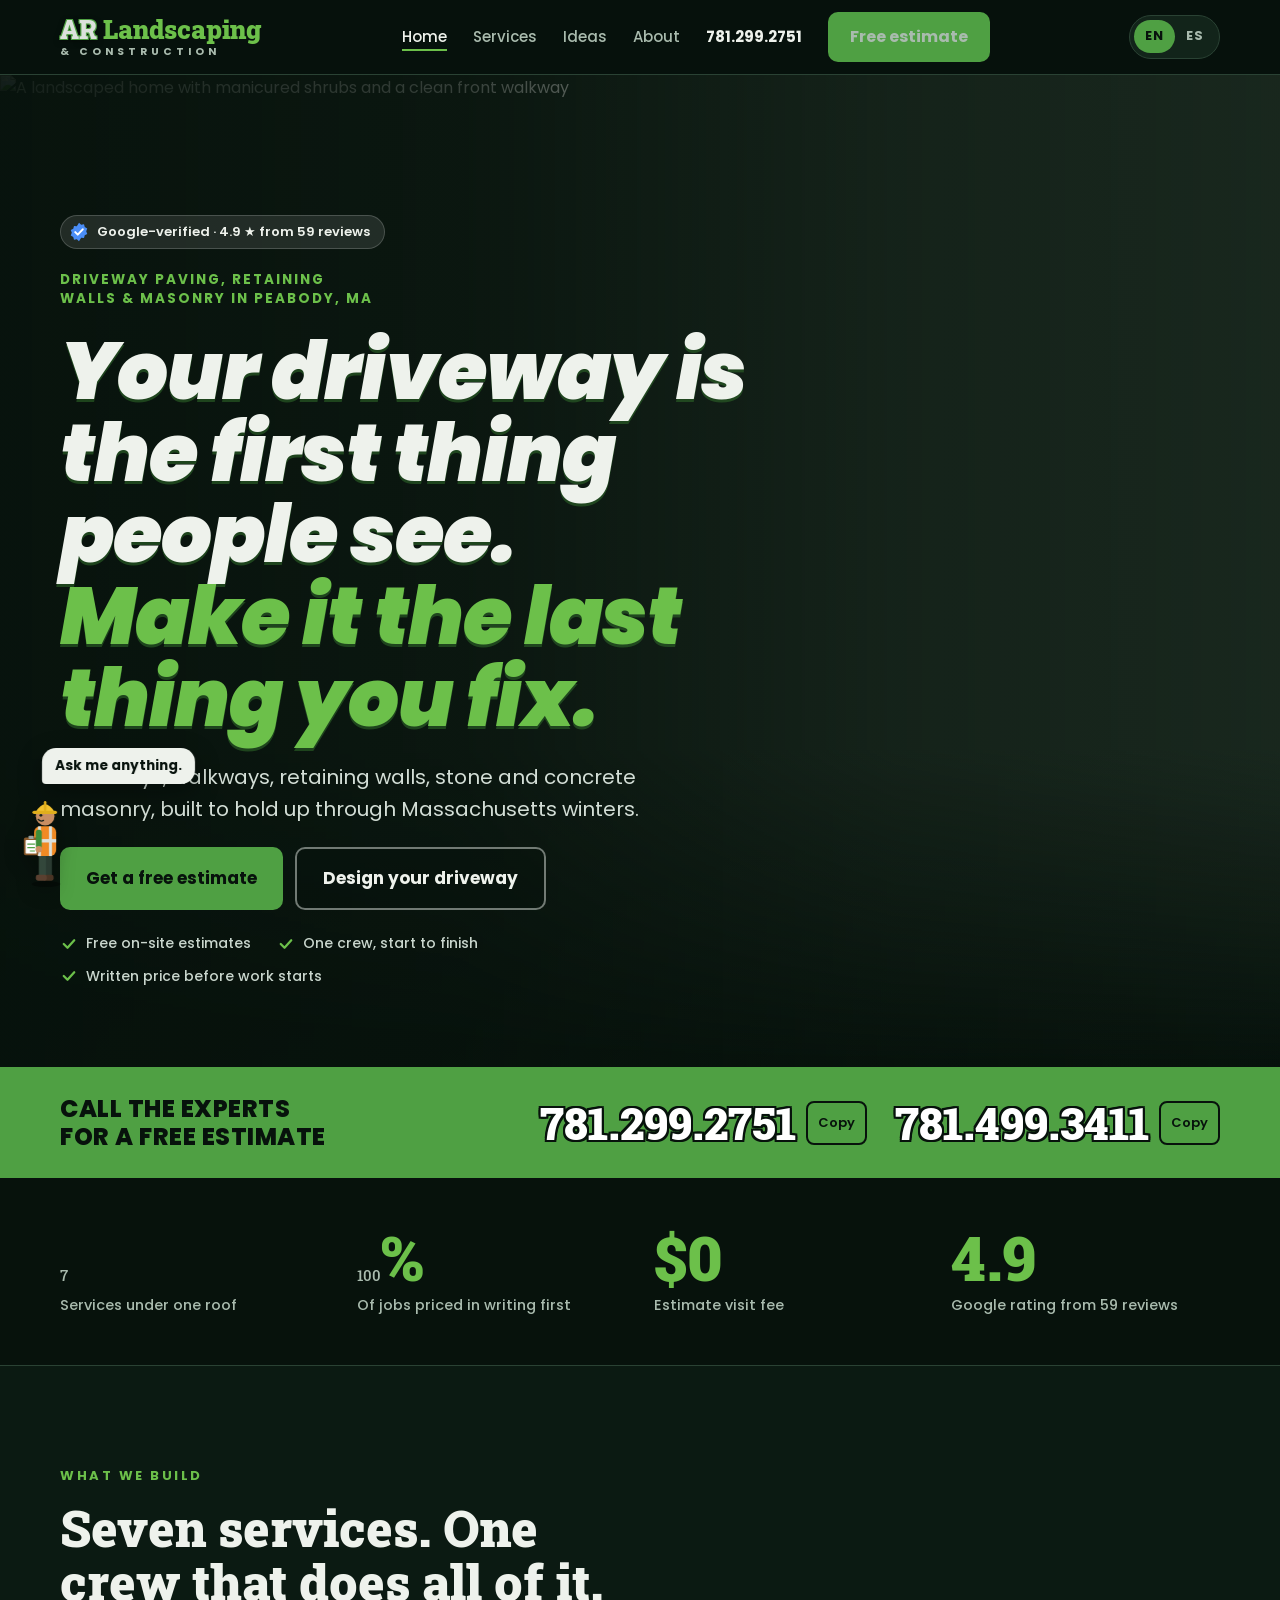
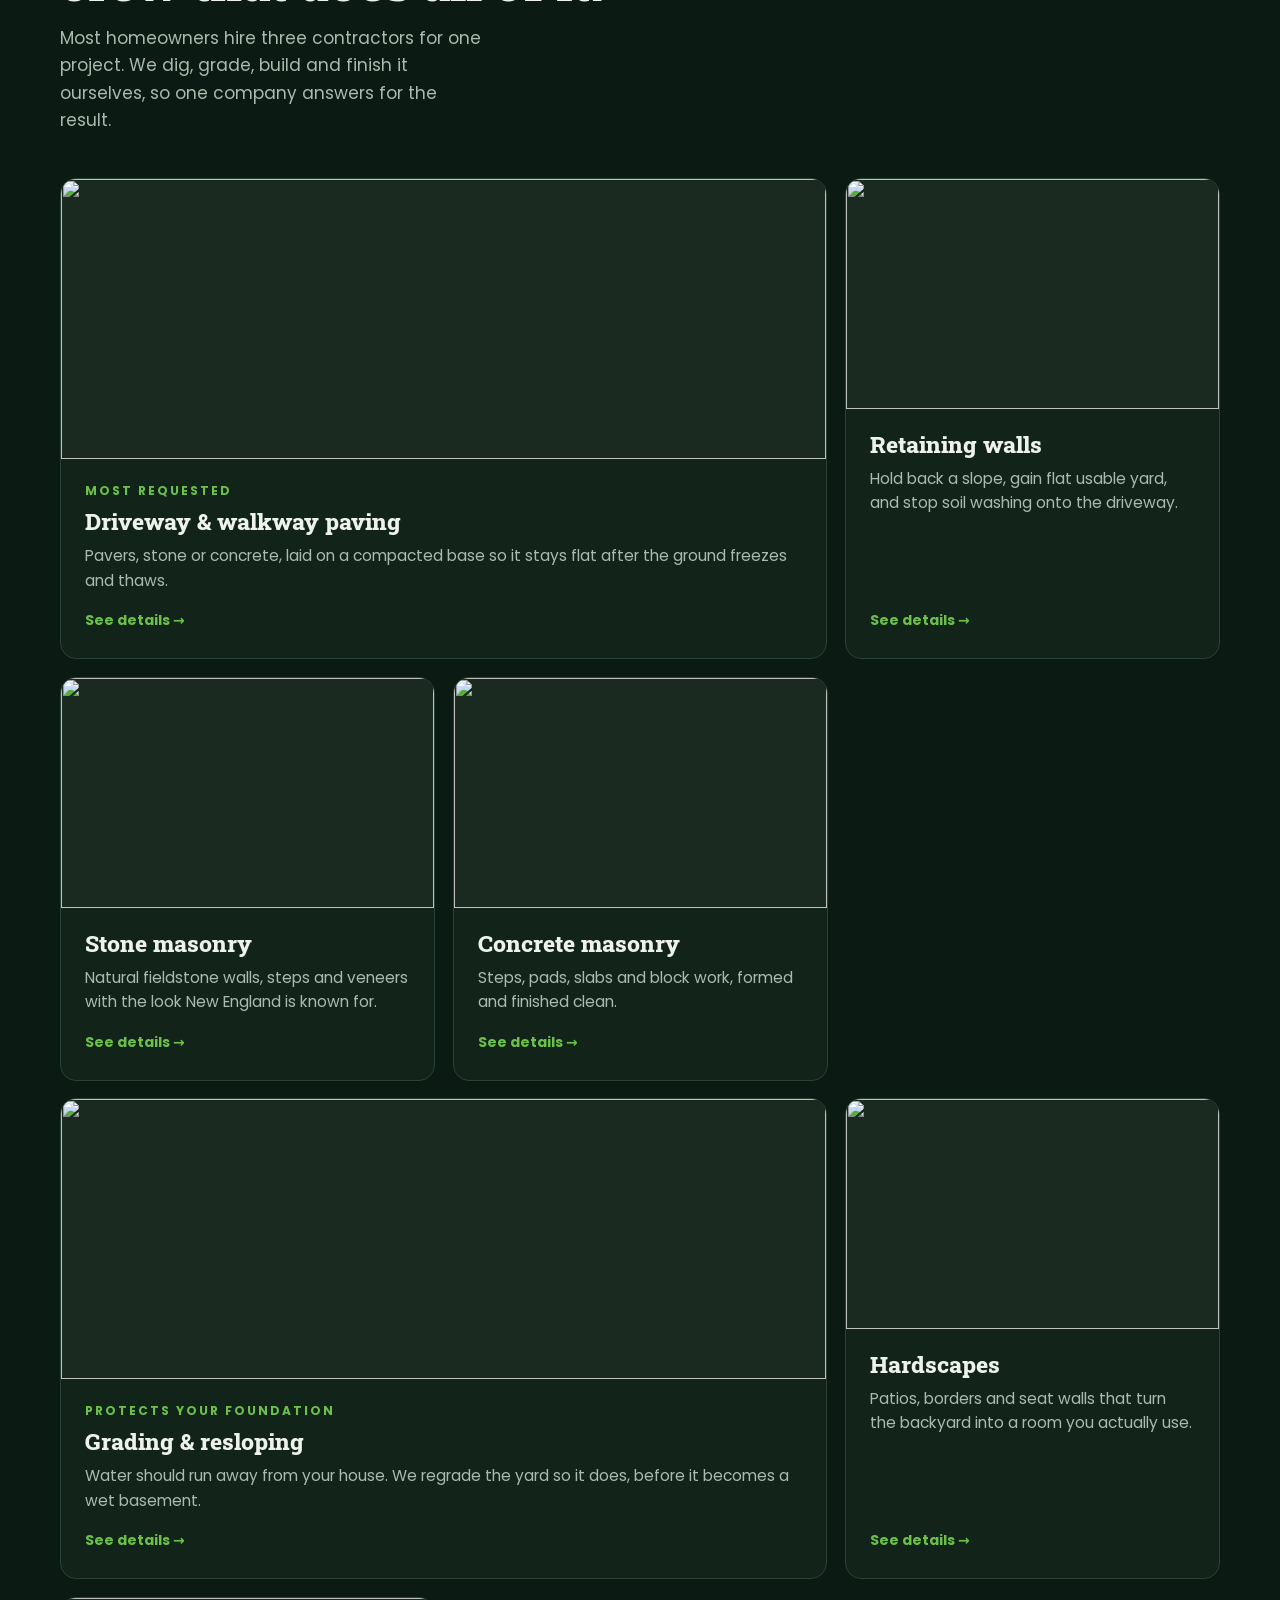
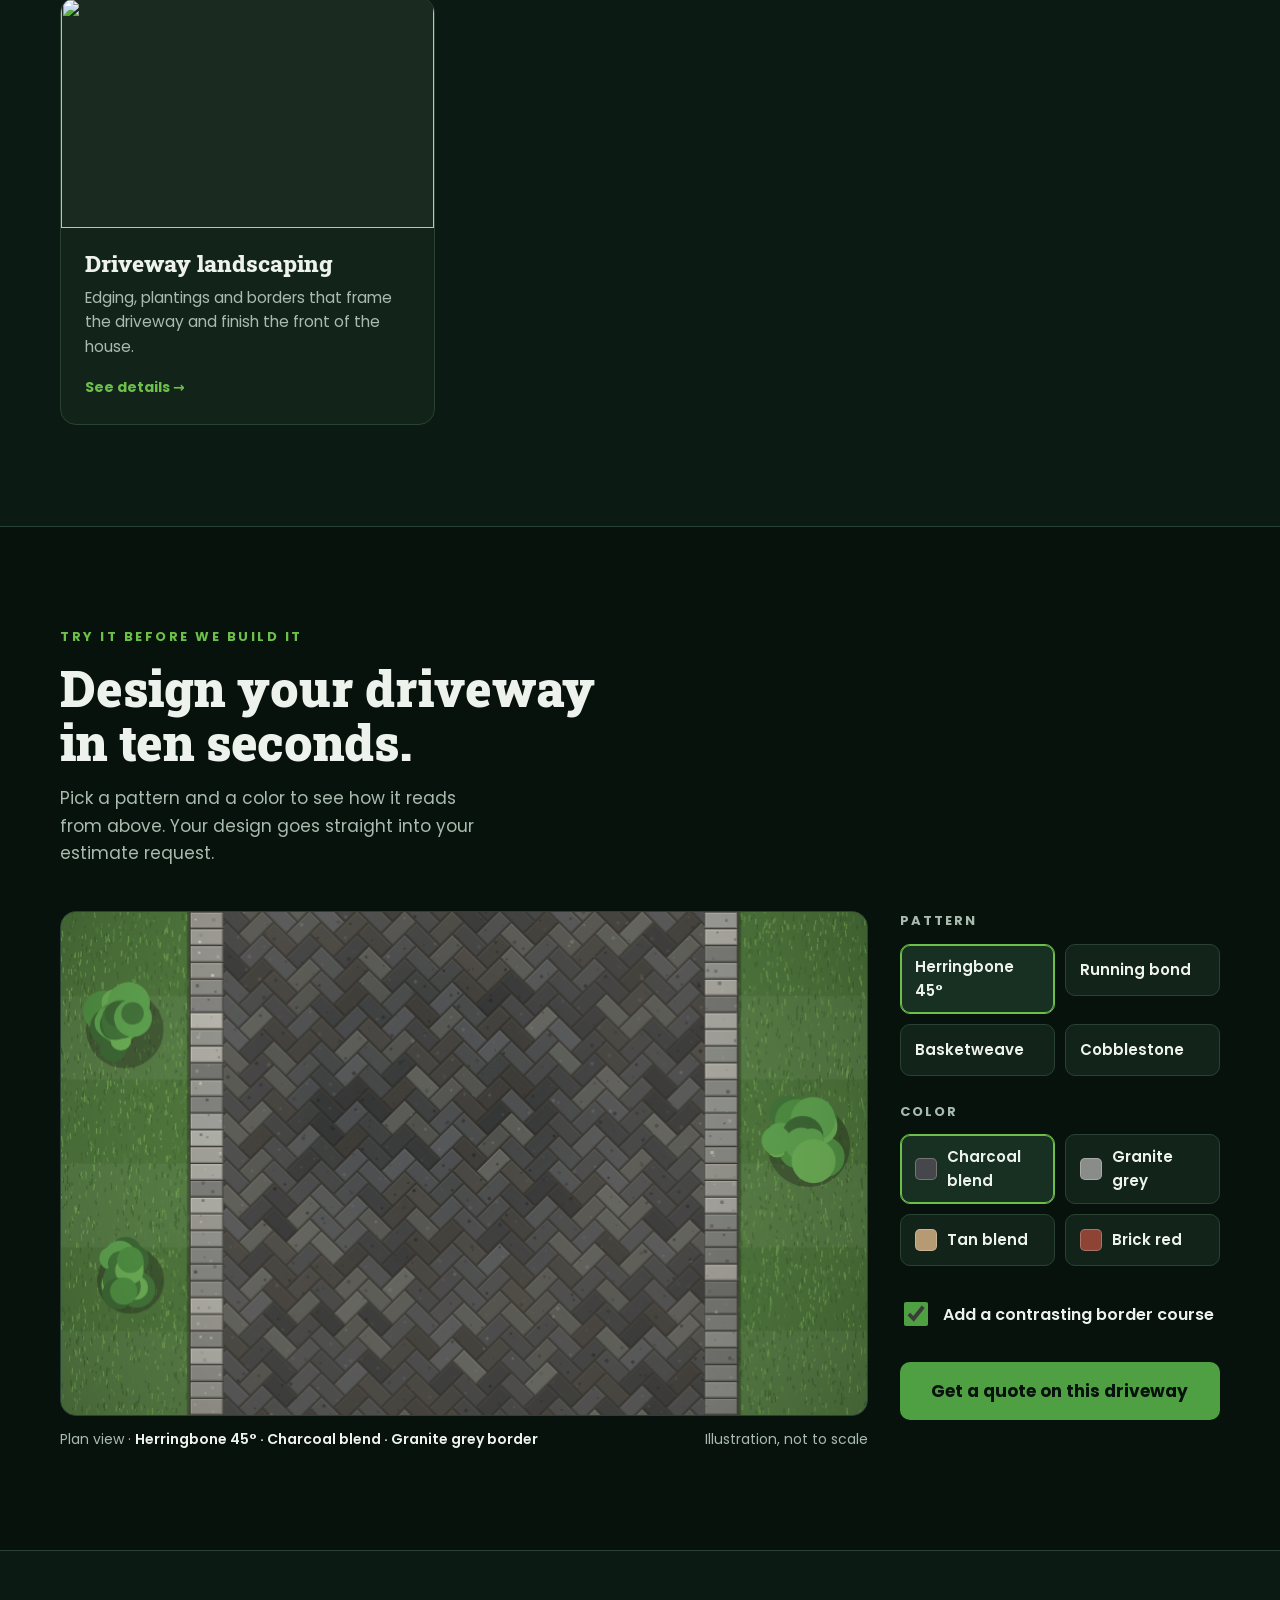
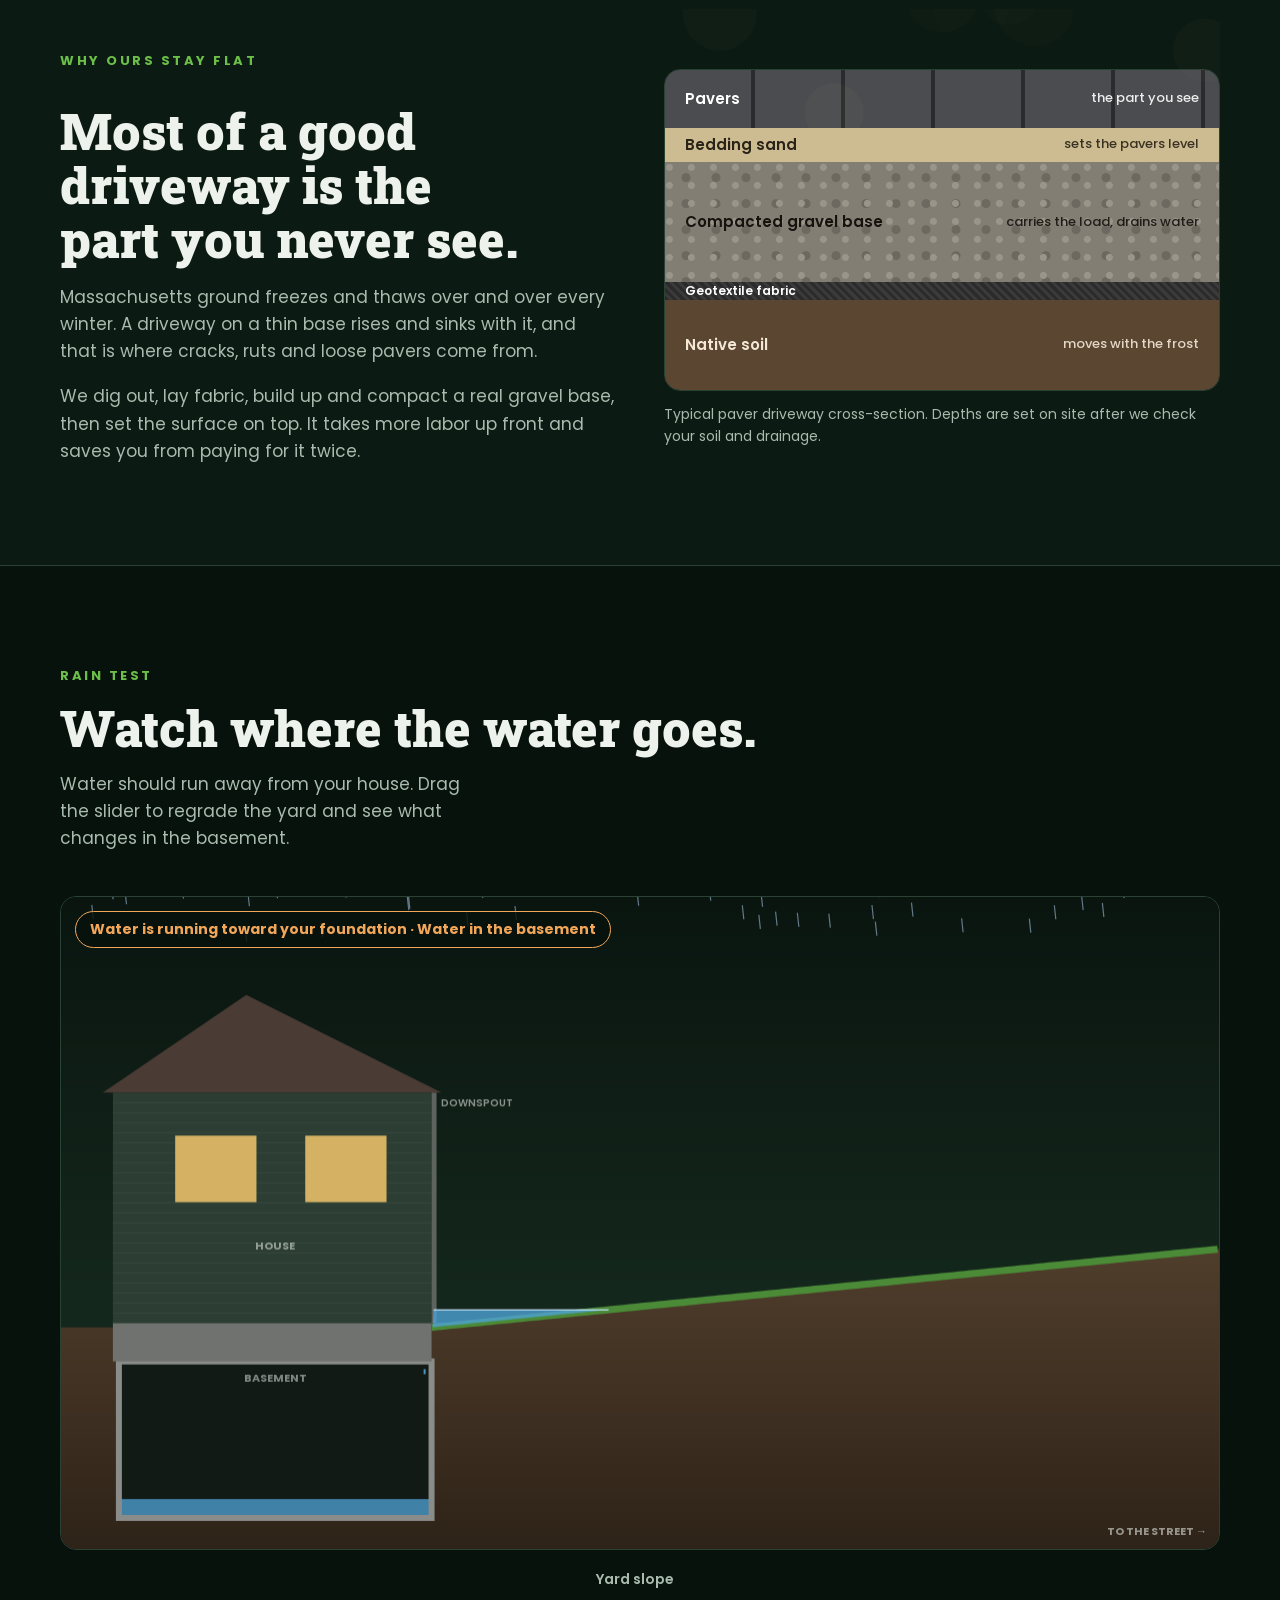
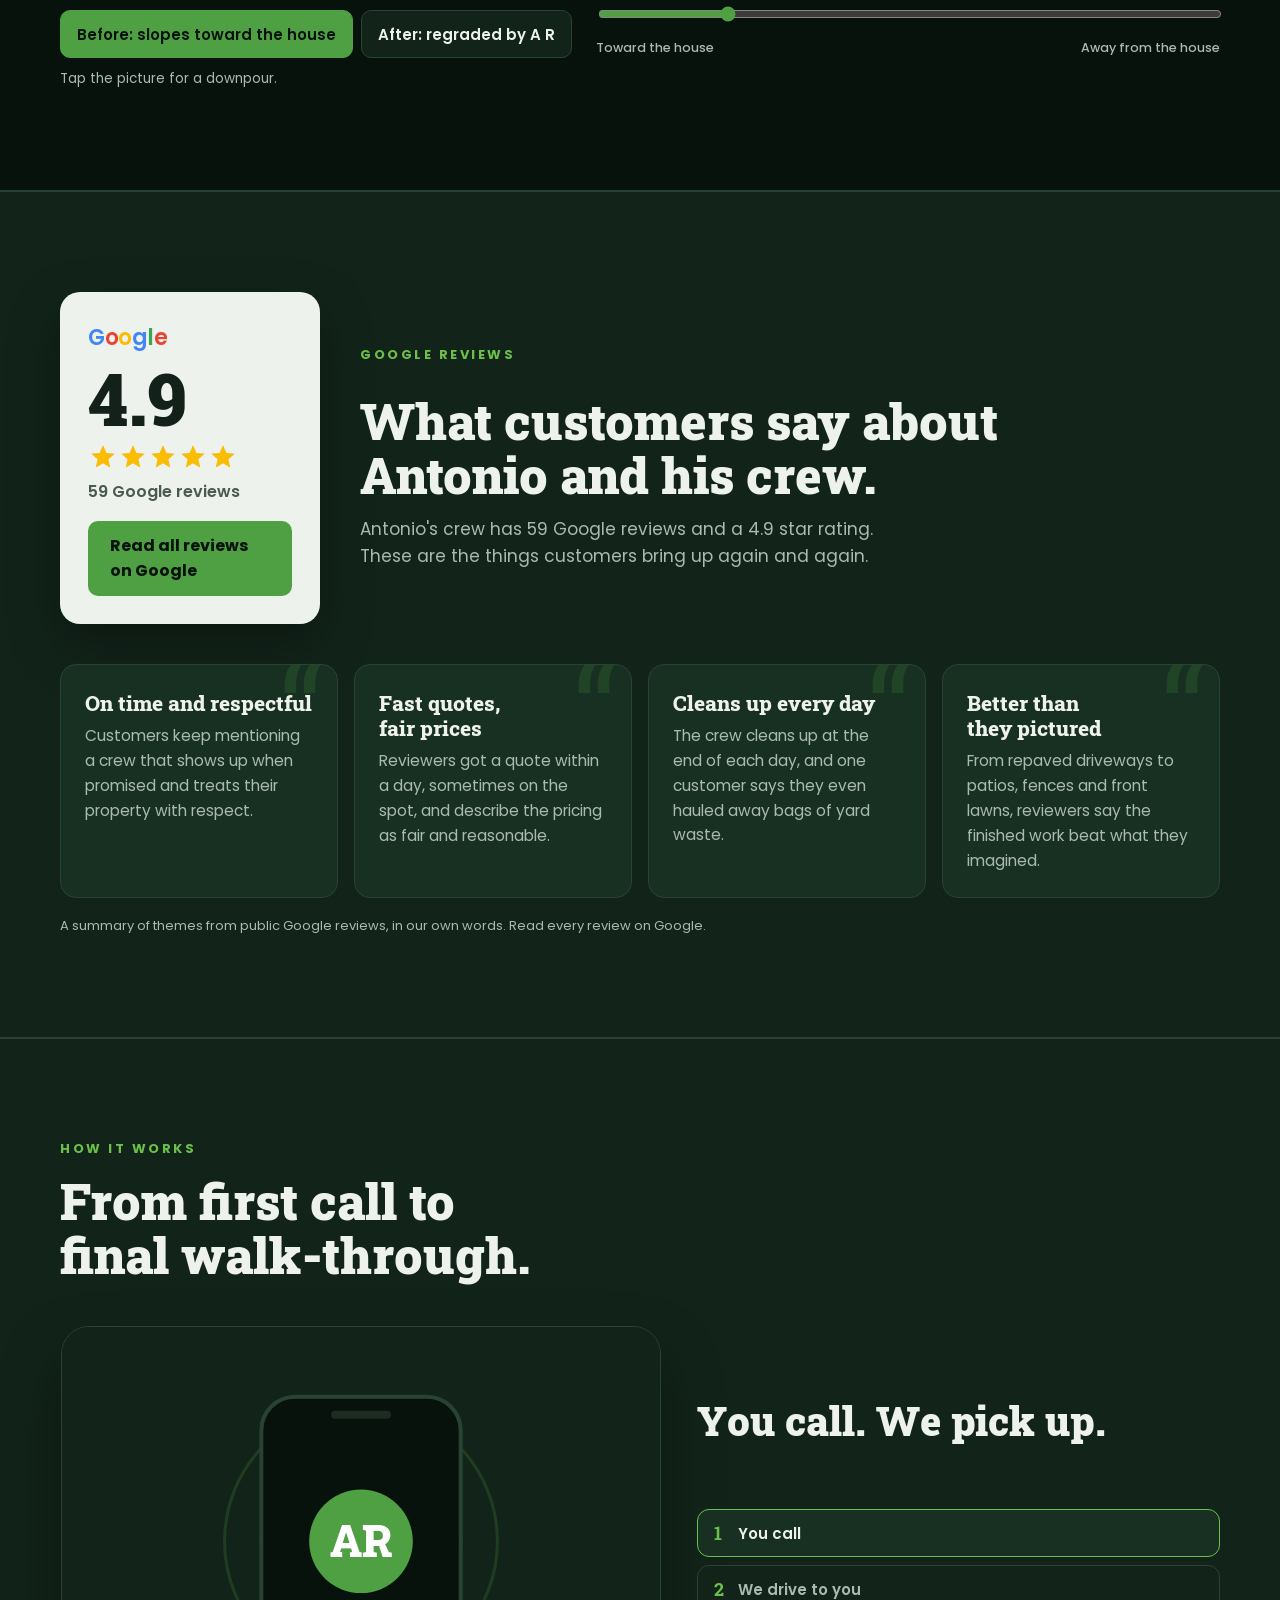
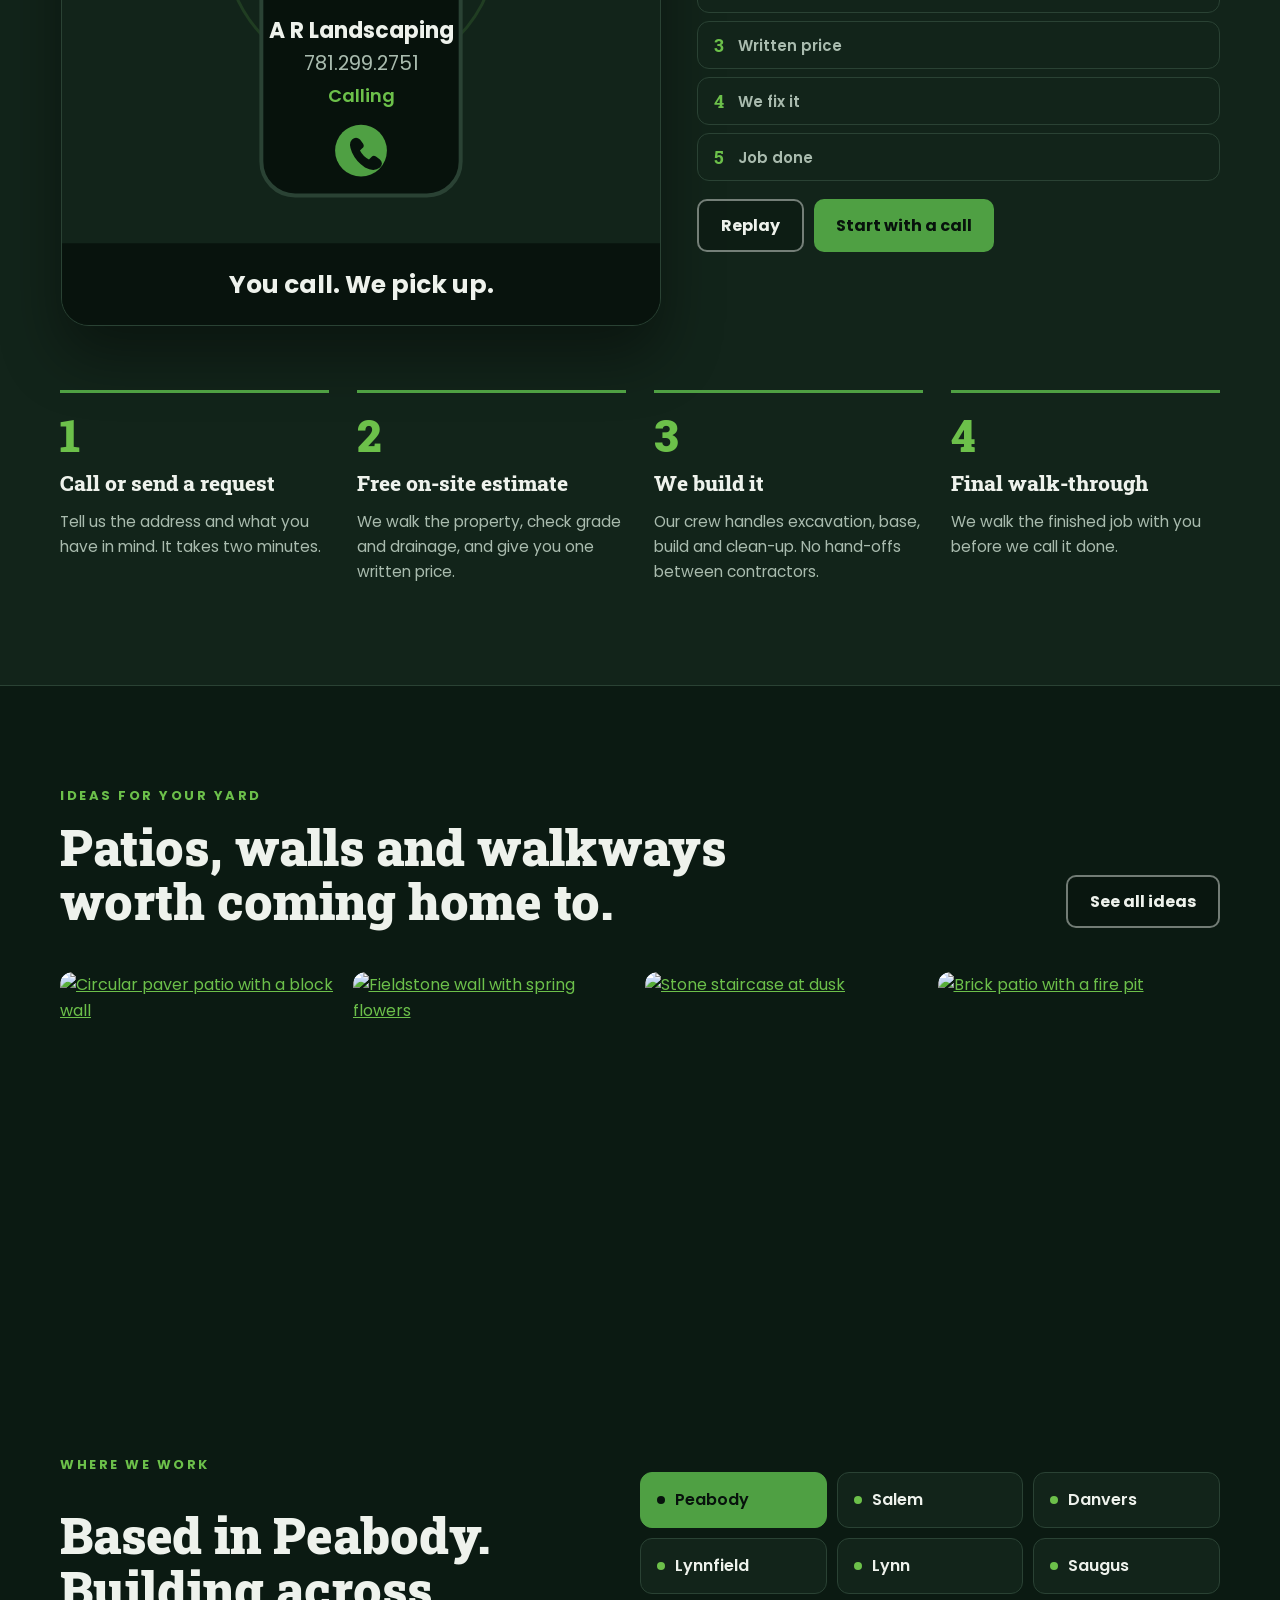
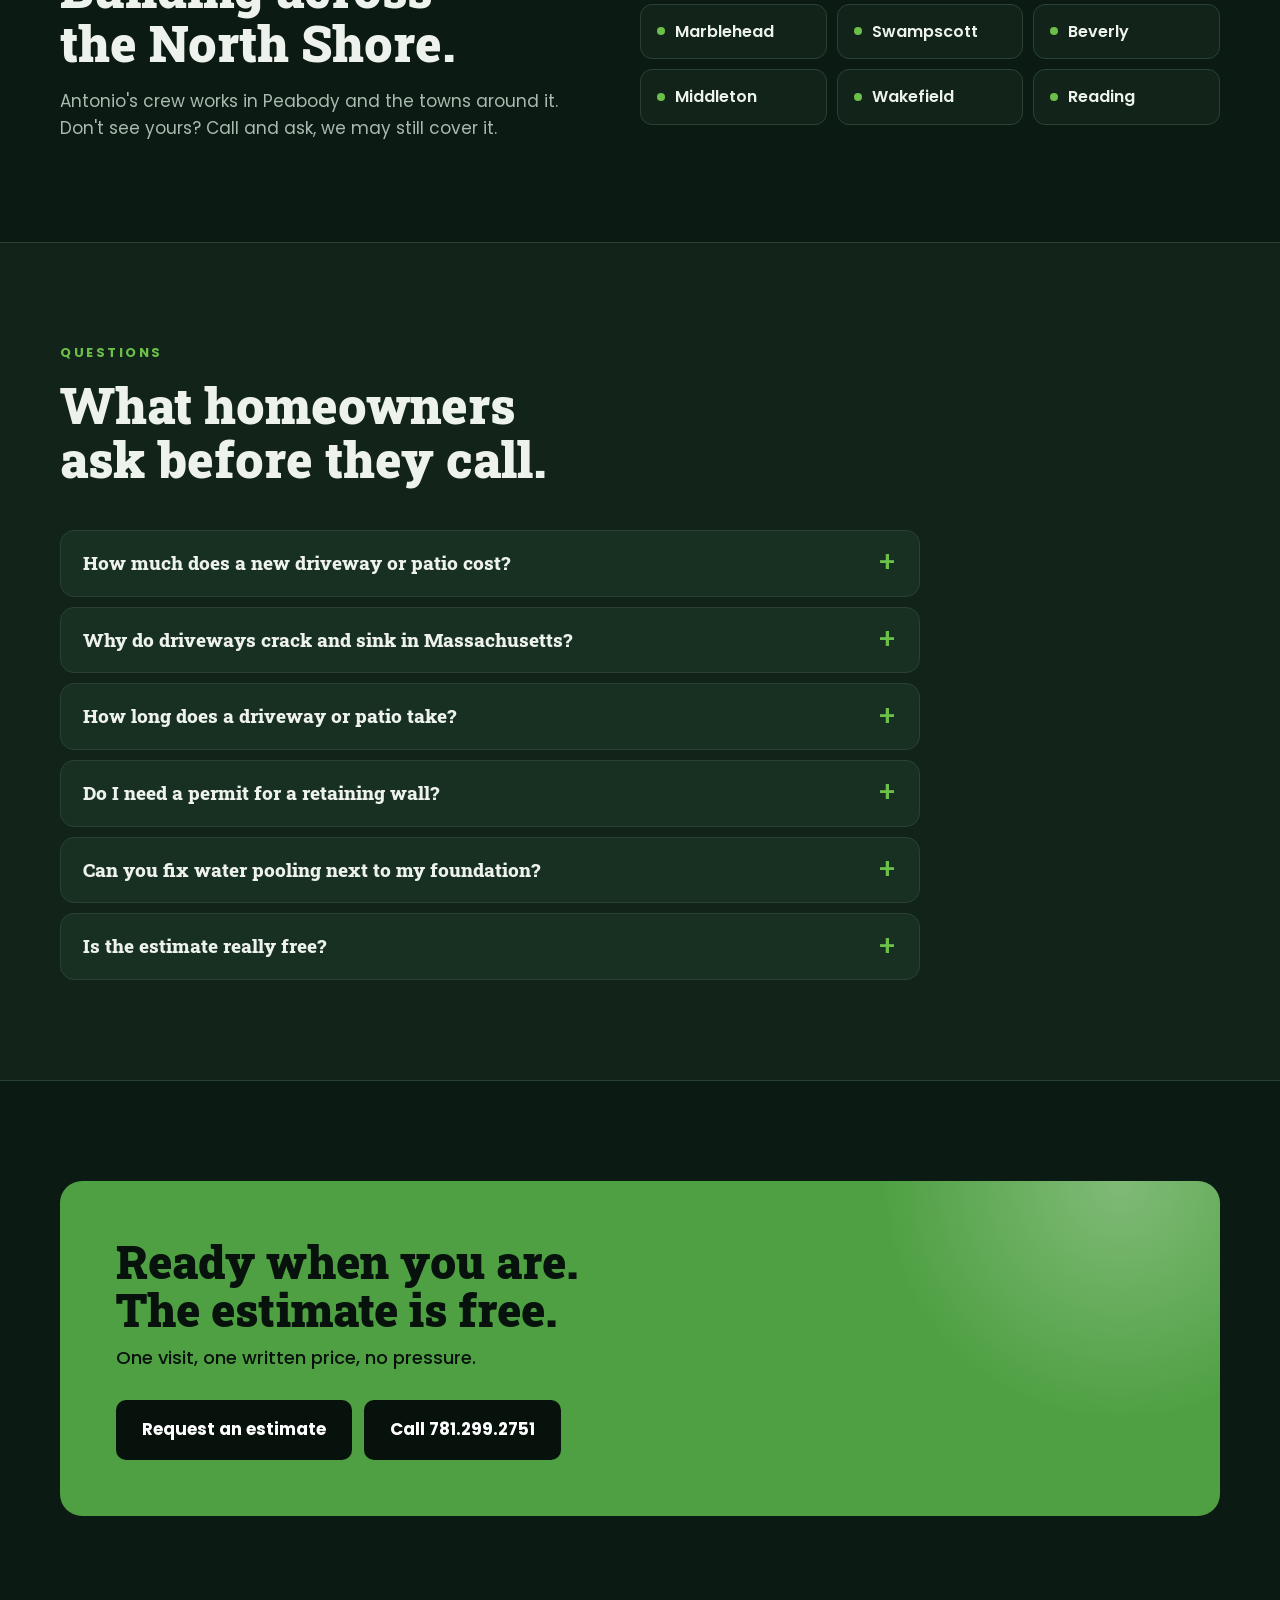
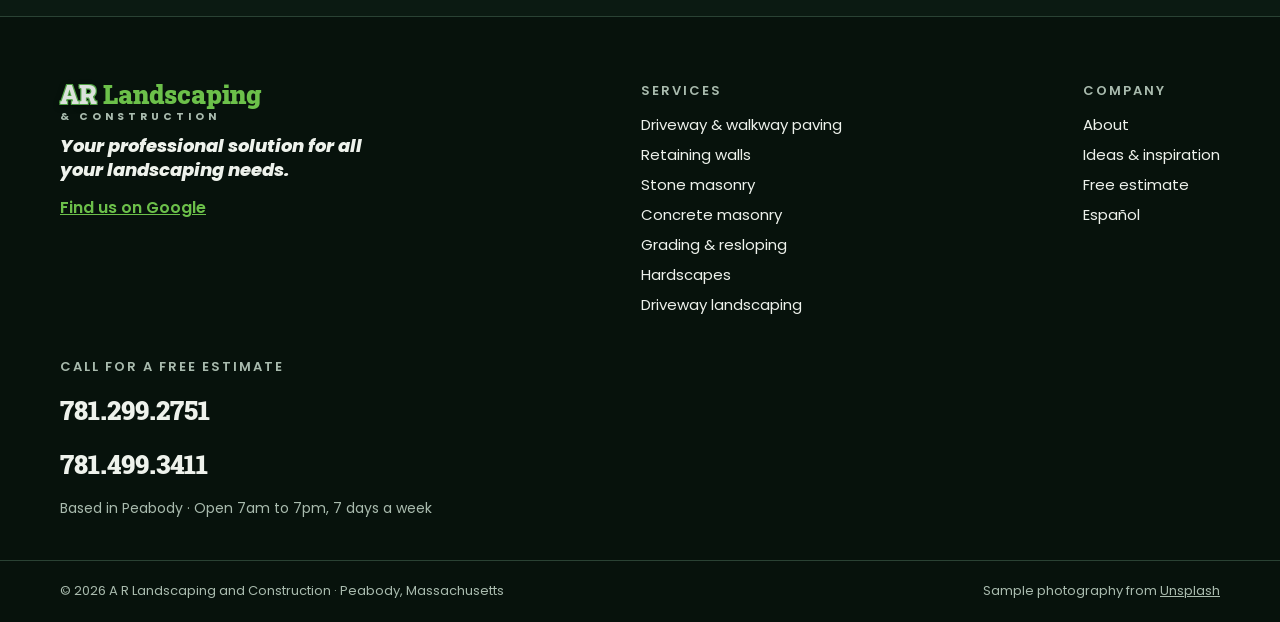
==== commit da05e82a: "Connect estimate form to email via FormSubmit Co-Authored-By: Claude Opus 5.5 <noreply@anthropic.com" ====
--- a/index.html
+++ b/index.html
@@ -281,6 +281,6 @@
 </footer>
 <nav class="callbar" aria-label="Quick contact"><a class="btn btn-ghost" href="tel:7812992751">Call 781.299.2751</a><a class="btn btn-green" href="contact.html">Free estimate</a></nav>
 <div class="toast" id="toast" role="status" hidden></div>
-<script src="assets/app.js?v=17" defer></script>
+<script src="assets/app.js?v=18" defer></script>
 </body>
 </html>
